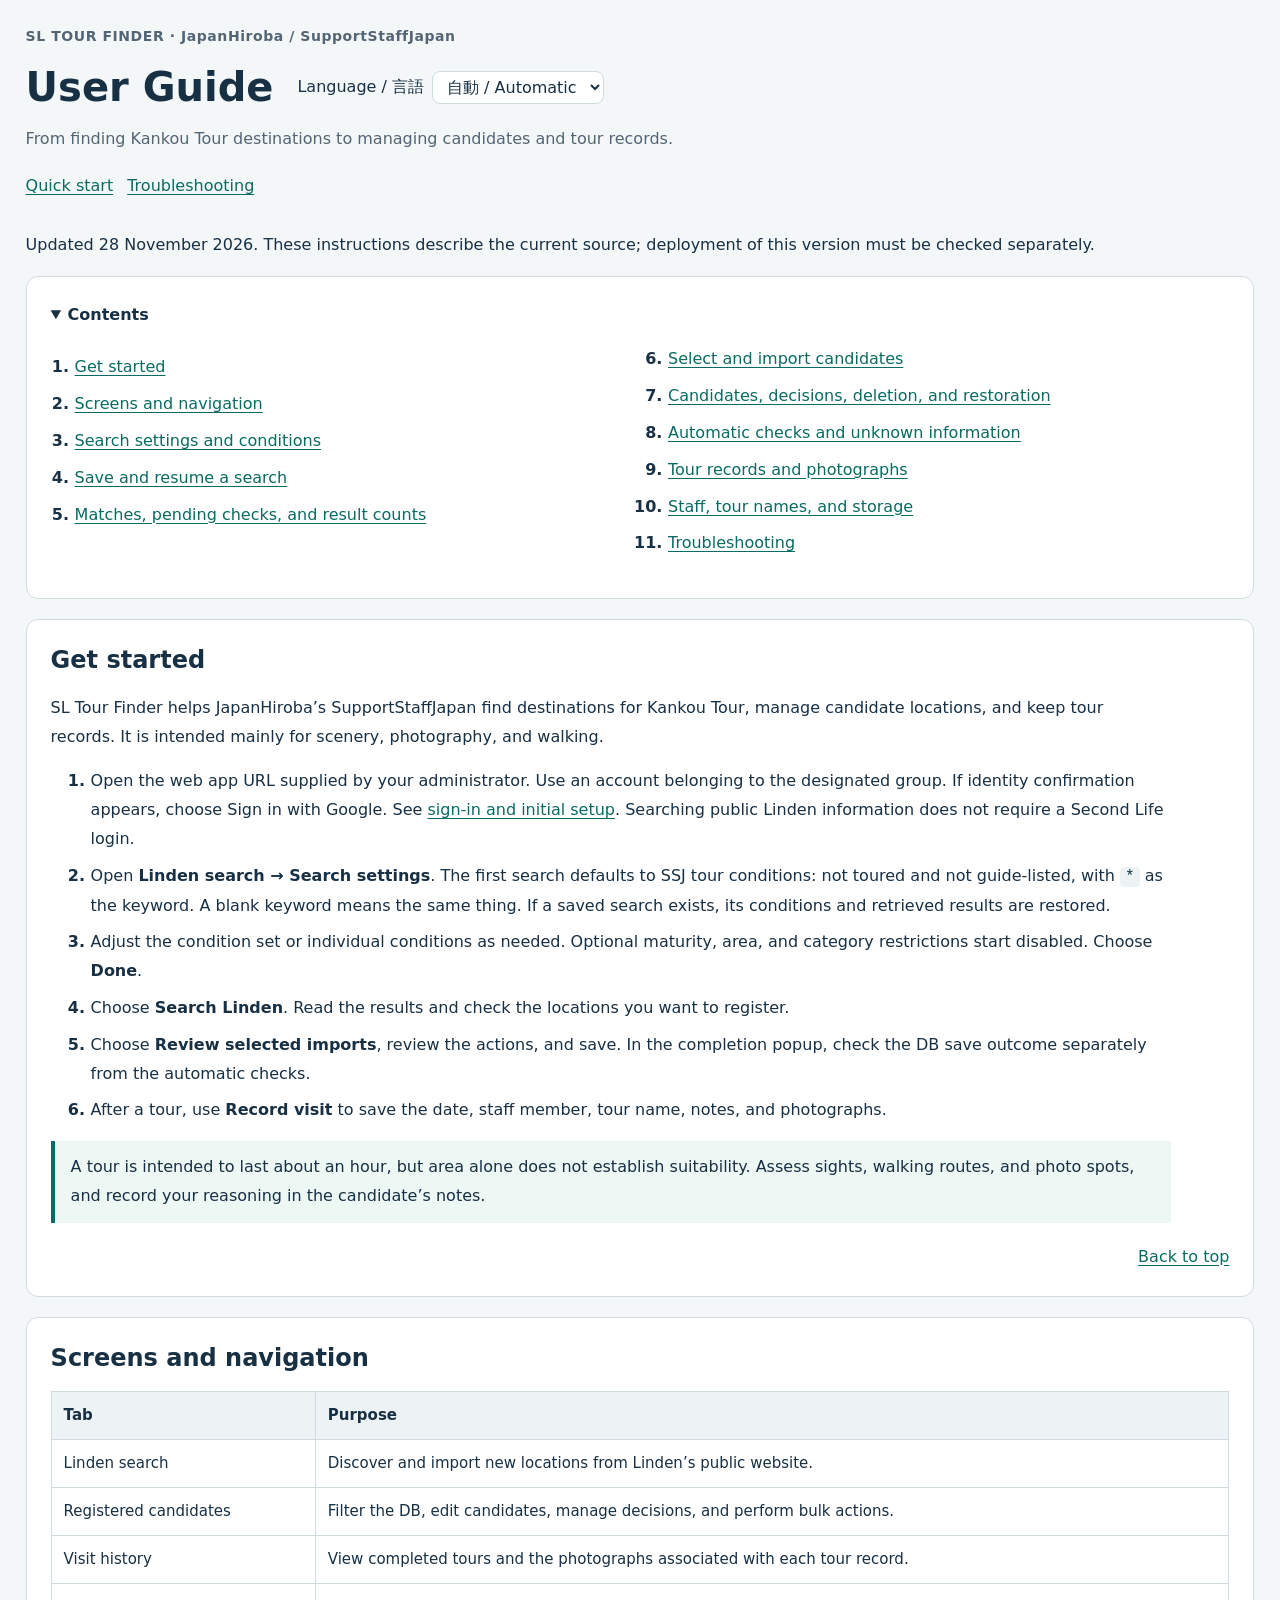
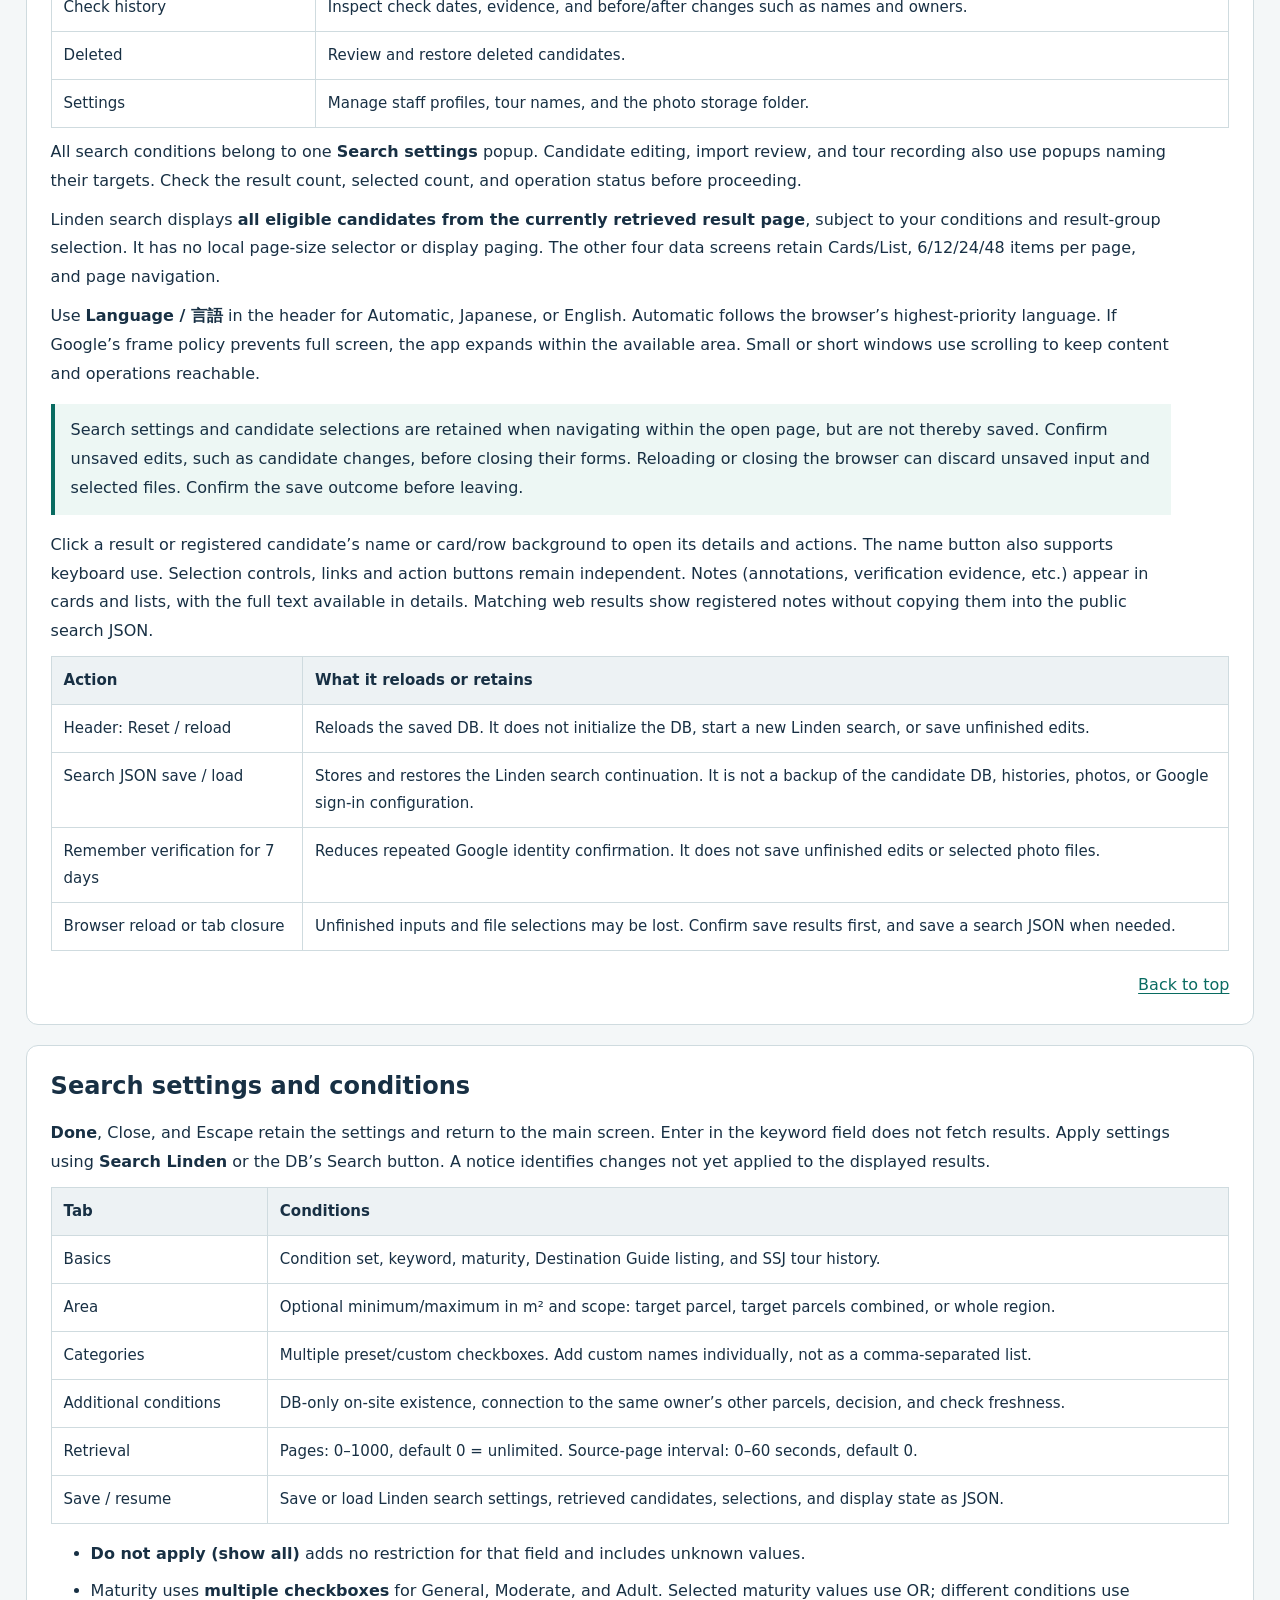
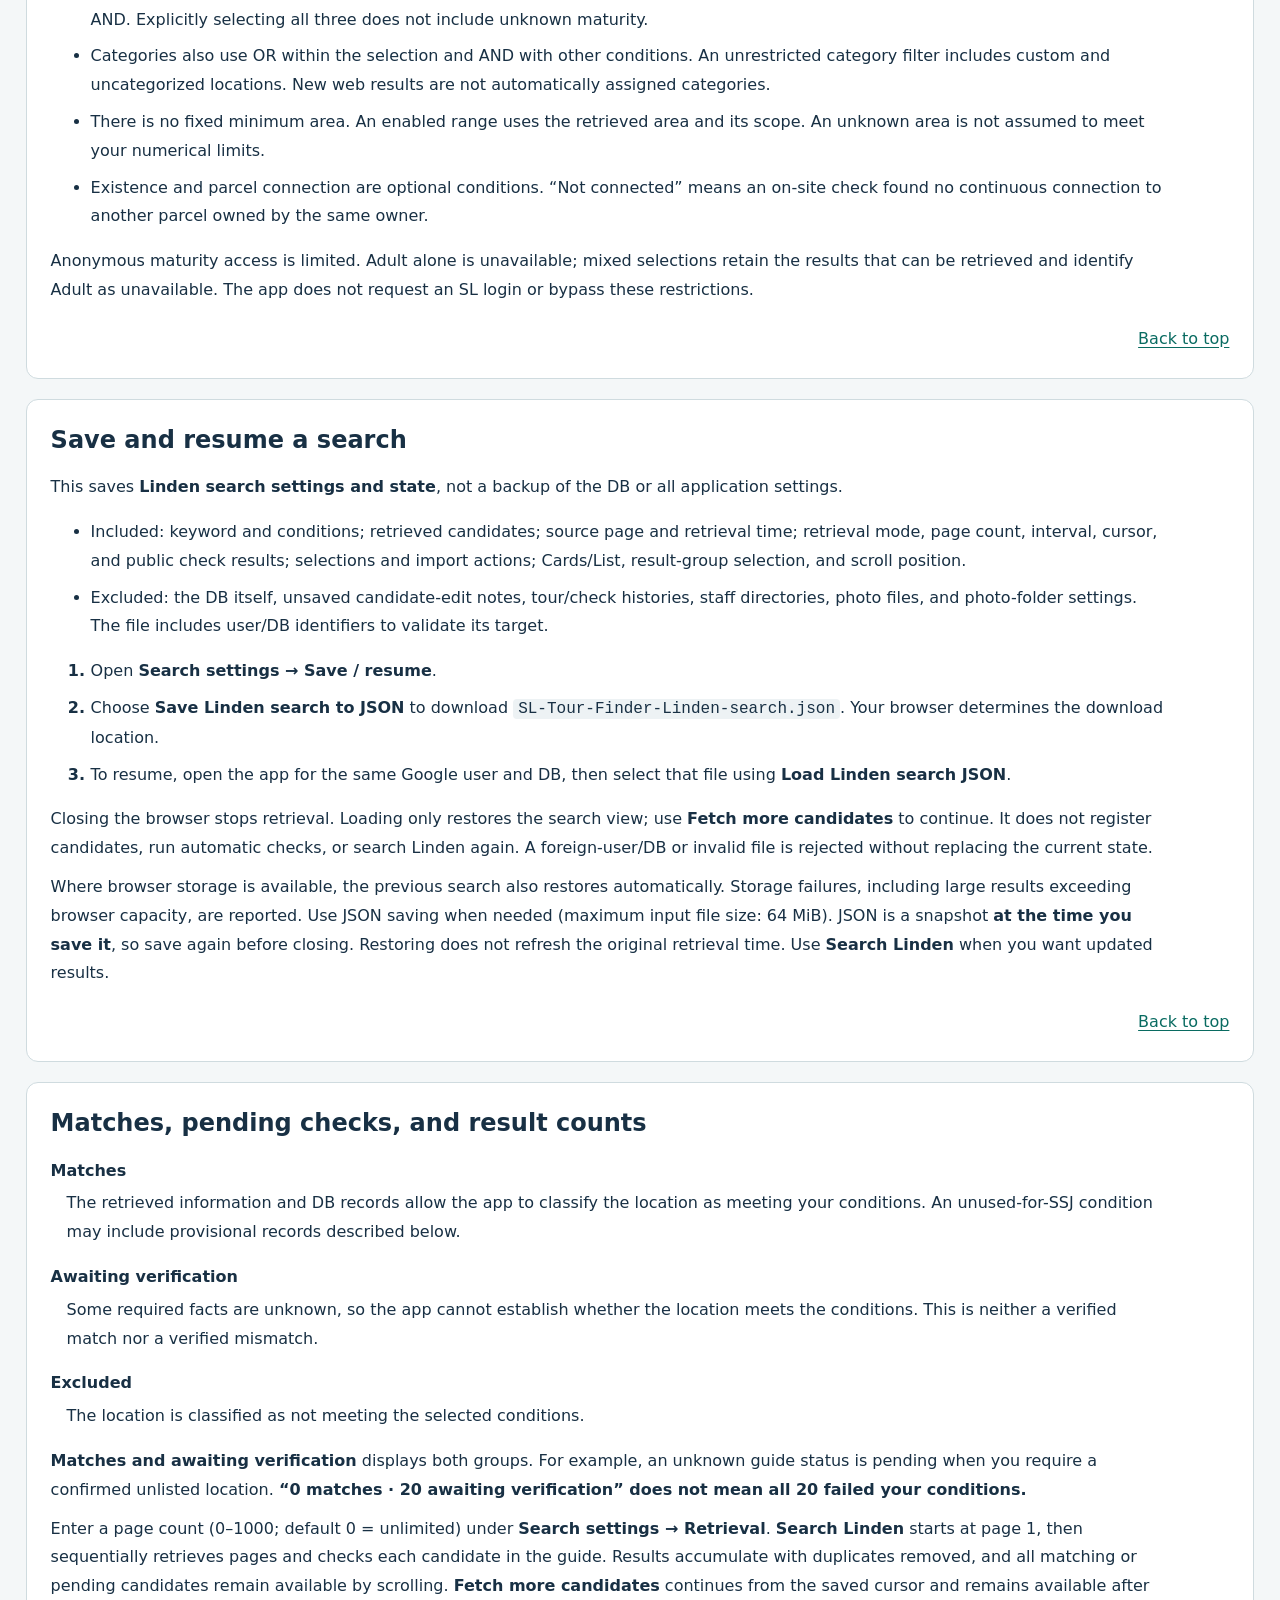
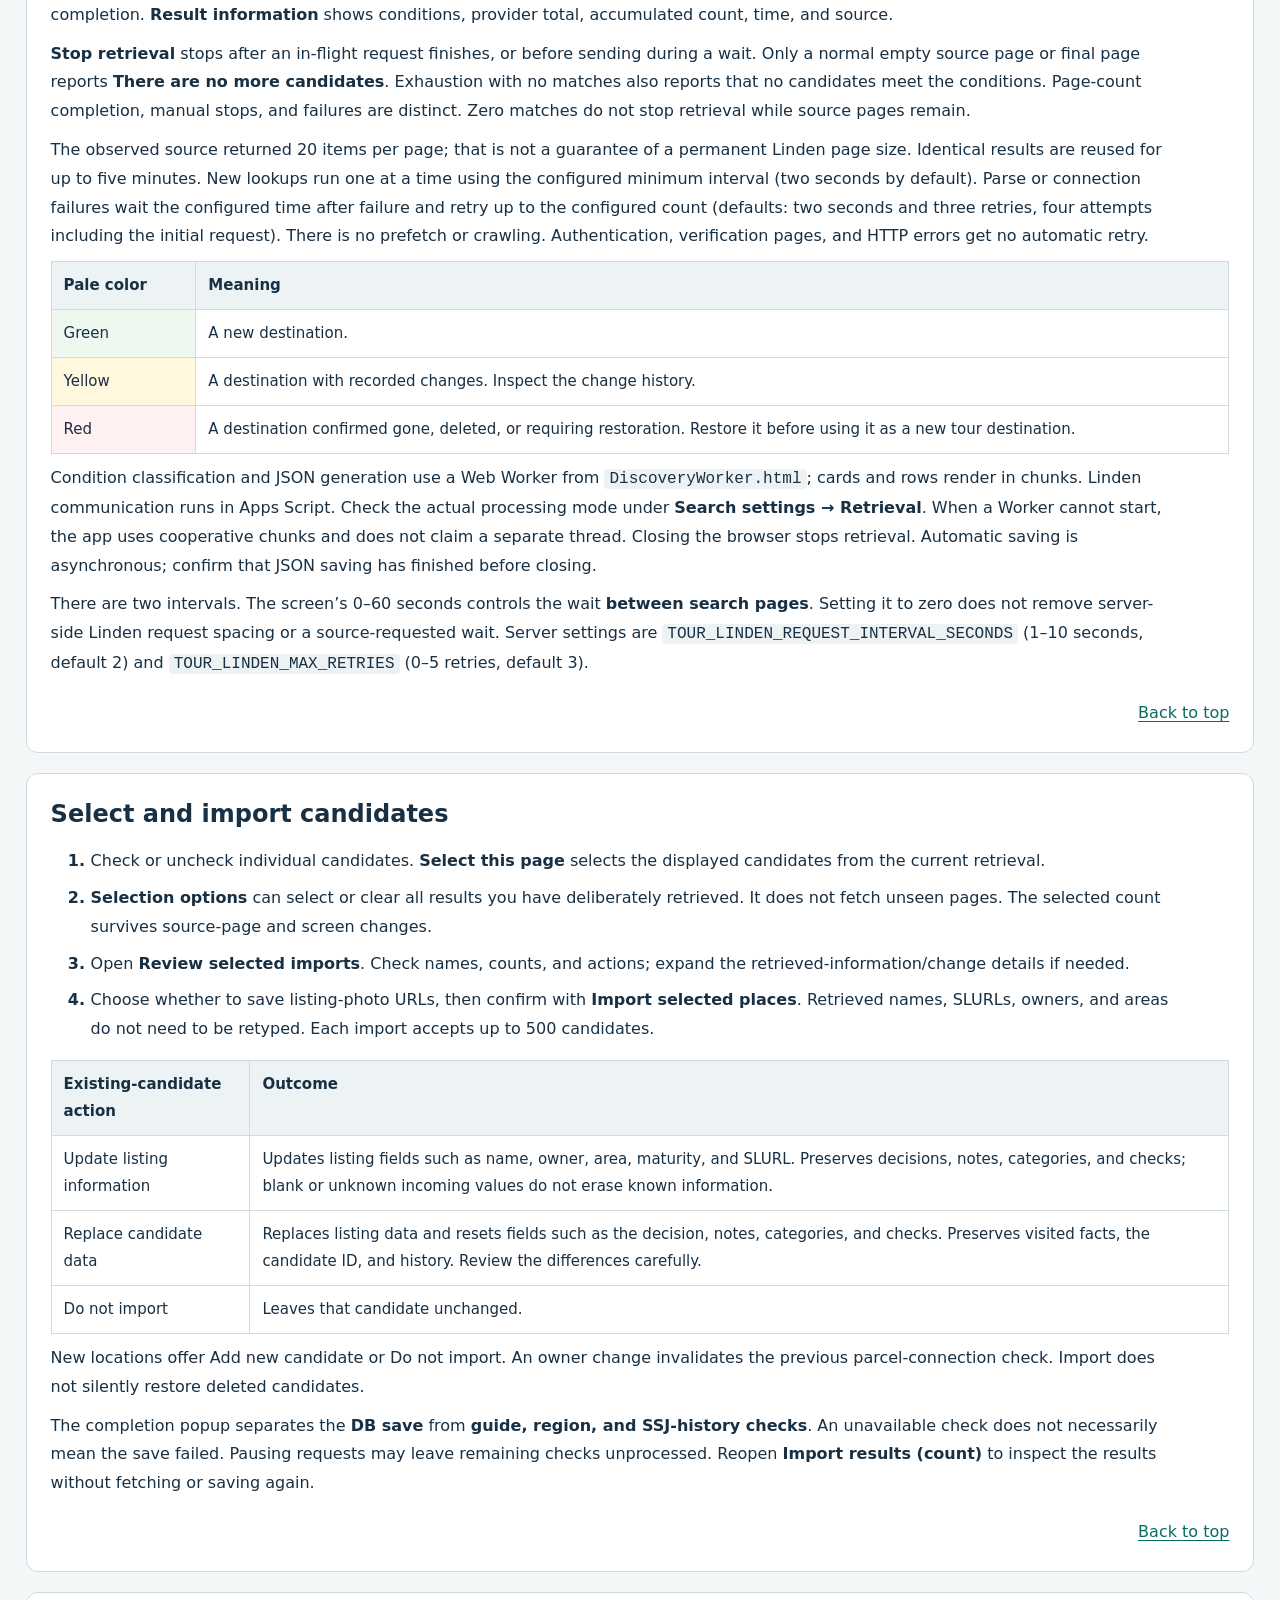
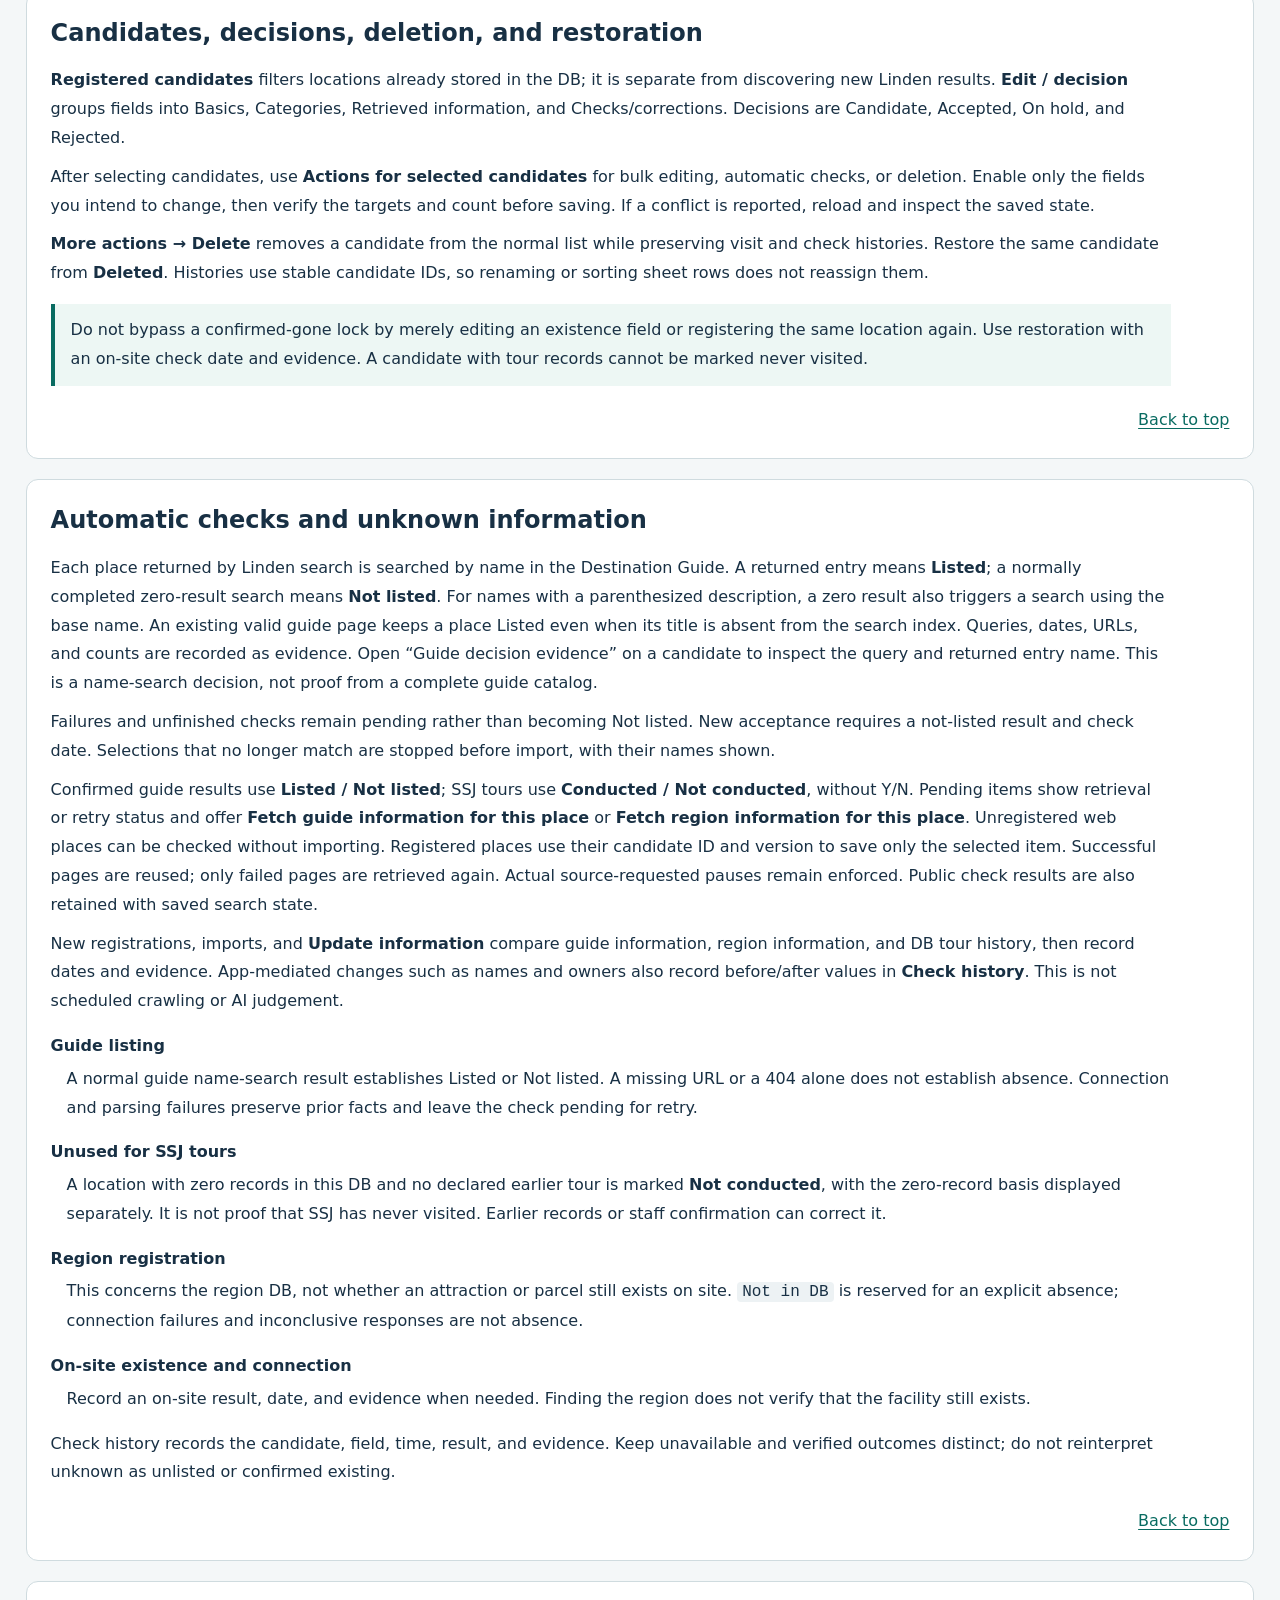
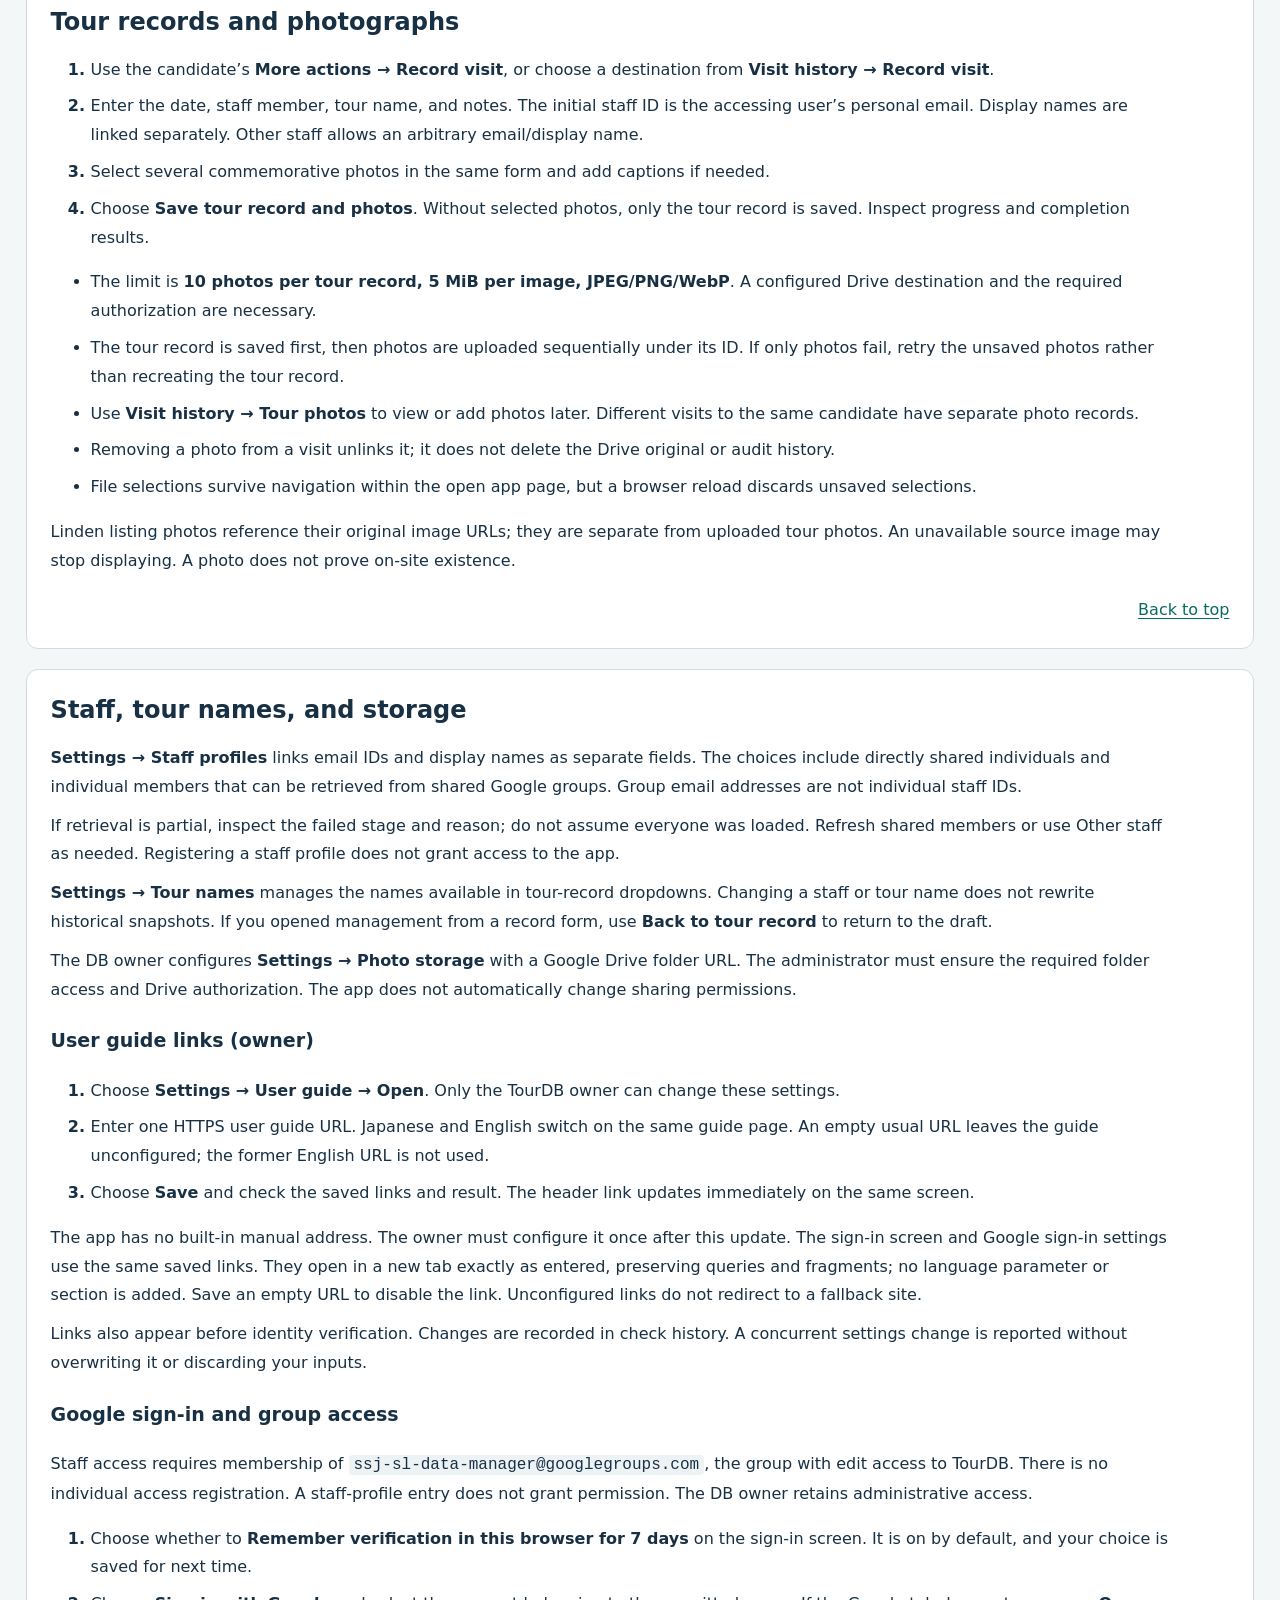
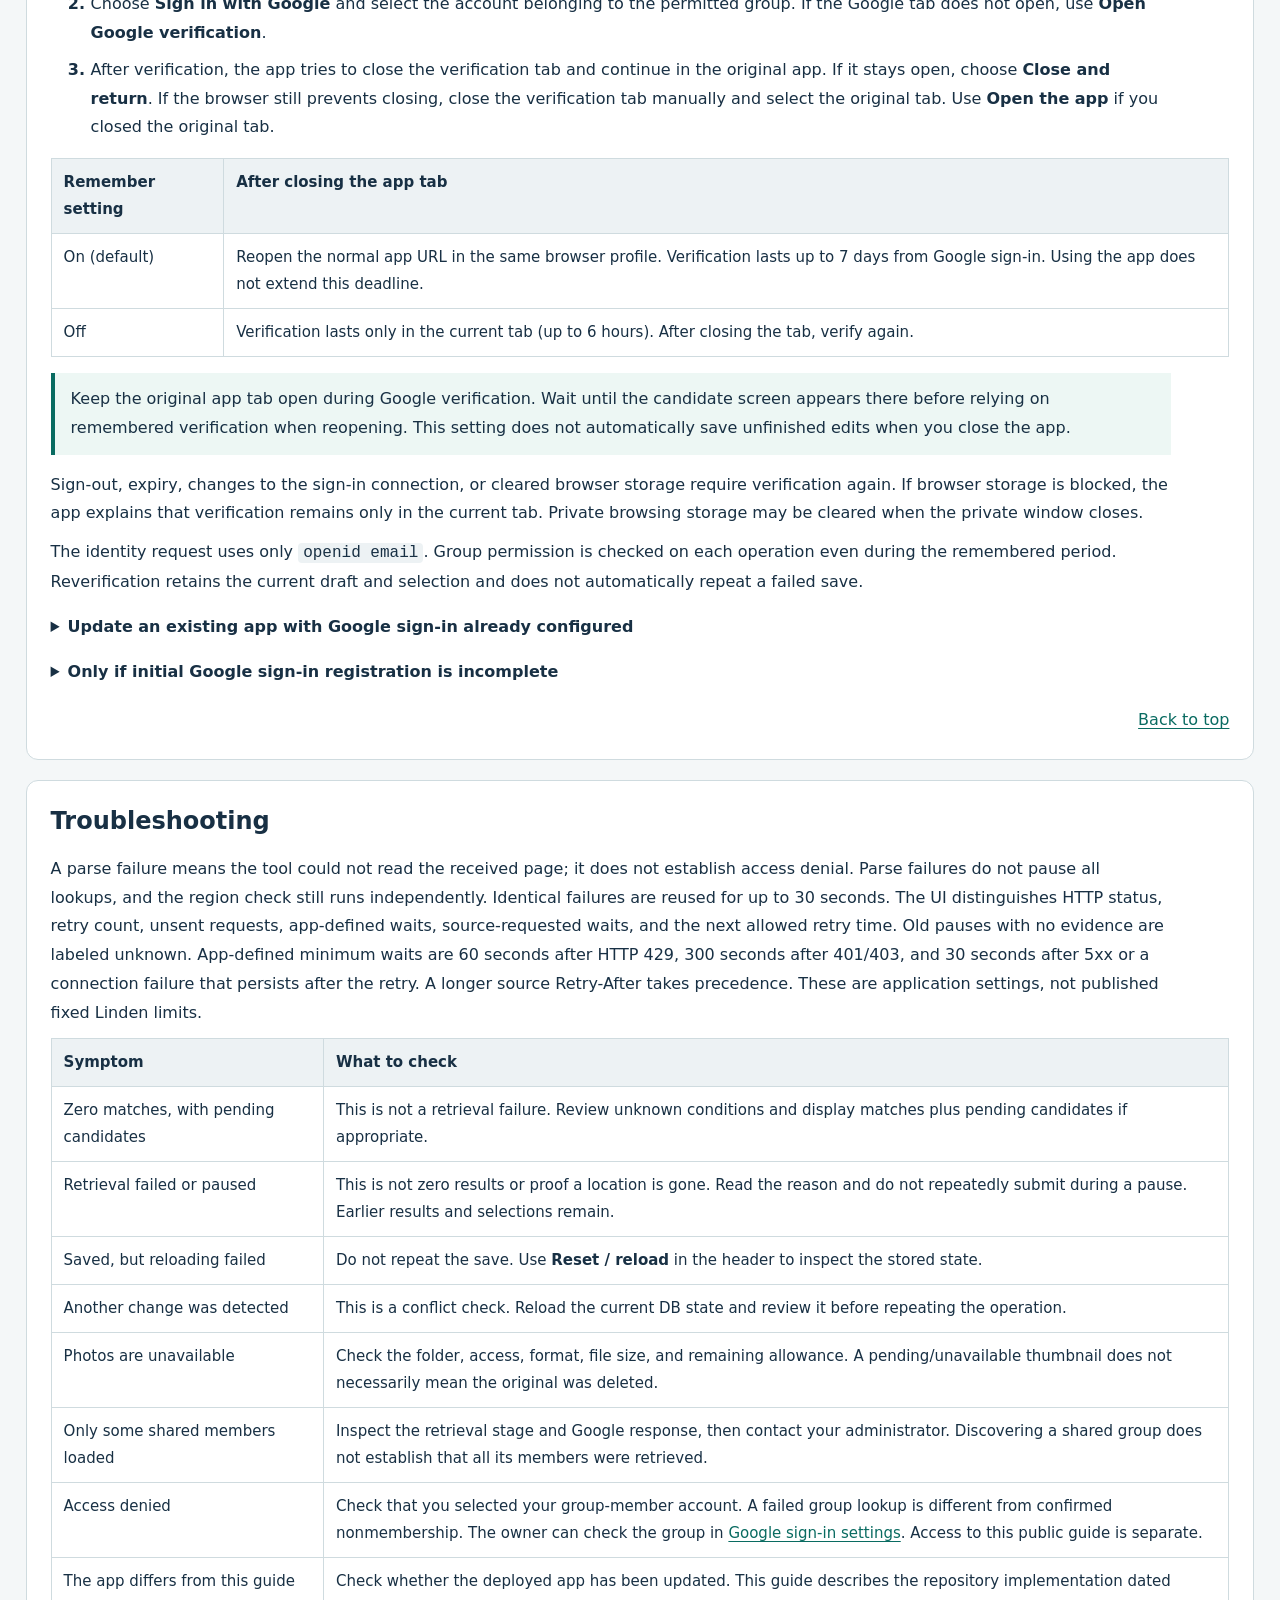
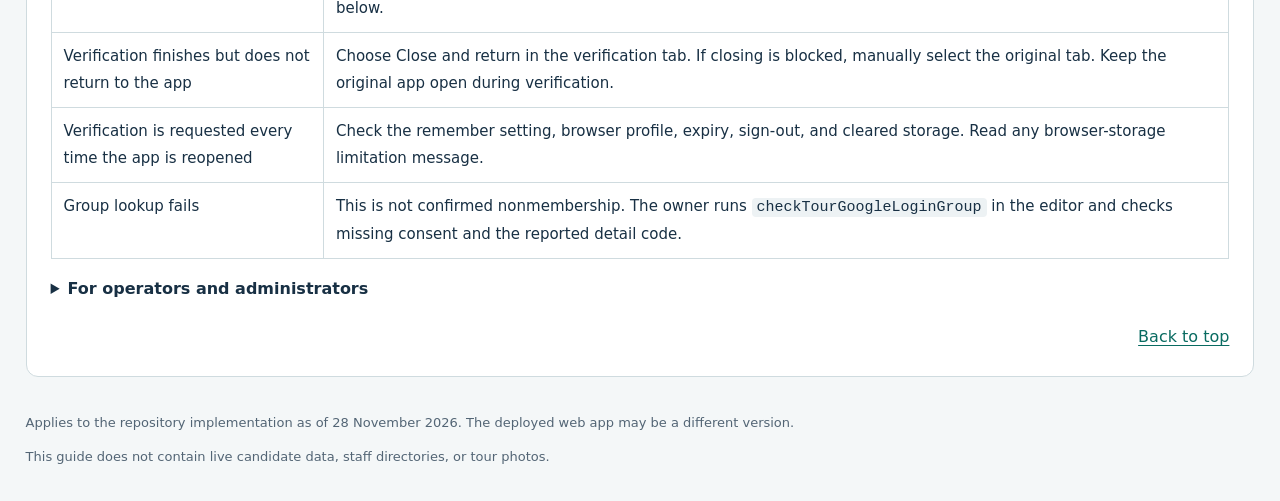
==== docs/index.html @ 1b253d93 "Document one manual URL without an English fallback" ====
<!doctype html>
<html lang="ja">
<head>
<meta charset="utf-8">
<meta name="viewport" content="width=device-width,initial-scale=1">
<meta name="description" content="SL Tour Finderの取扱説明書 / SL Tour Finder user guide. 日本語・Englishを同じページで切り替えられます。">
<title>SL Tour Finder — 取扱説明書 / User Guide</title>
<link rel="stylesheet" href="manual.css?v=c1d930876c6a">
<script src="manual.js?v=21057b363cda" defer></script>
</head>
<body id="top">
<div class="guide-toolbar"><label for="guide-language">Language / 言語</label><select id="guide-language"><option value="auto">自動 / Automatic</option><option value="ja">日本語</option><option value="en">English</option></select></div>
<div id="guide-body" lang="ja"><a class="skip" href="#content">本文へ移動</a><header><div class="brand">SL TOUR FINDER · JapanHiroba / SupportStaffJapan</div><div class="guide-heading"><h1>取扱説明書</h1></div><p class="subtitle">「Kankou Tour」の行き先検索から、候補選定・ツアーの実施記録まで。</p><nav aria-label="説明書の案内"><a href="#start">最初の操作</a><a href="#trouble">困ったとき</a></nav></header>
<main id="content"><p class="muted">更新日：2026年11月28日。現行ソースの操作説明です。公開中のアプリへ反映済みかは別途確認してください。</p><details class="toc" open><summary>目次</summary><ol><li><a href="#start">まず使ってみる</a></li><li><a href="#navigation">画面と基本操作</a></li><li><a href="#search">検索設定と条件の組み合わせ</a></li><li><a href="#resume">検索の続きを保存・再開</a></li><li><a href="#results">一致・確認待ち・取得件数の読み方</a></li><li><a href="#import">候補を選んで取り込む</a></li><li><a href="#candidates">登録済み候補・採否・削除と復元</a></li><li><a href="#checks">自動確認と「未確認」の扱い</a></li><li><a href="#tours">ツアー実施記録と記念写真</a></li><li><a href="#settings">担当者・ツアー名・保存先</a></li><li><a href="#trouble">困ったとき</a></li></ol></details><section id="start" aria-labelledby="h-start"><h2 id="h-start">まず使ってみる</h2><p>SL Tour Finderは、JapanHirobaのSupportStaffJapanが行う「Kankou Tour」の行き先を探し、候補の選定と実施記録を管理するWebアプリです。主な用途は景観・撮影・散策です。</p><ol><li>運用担当者から案内されたWebアプリURLを開きます。利用には指定グループへの所属が必要です。本人確認画面が出た場合は「Googleでログイン」で所属アカウントを選びます。<a href="#google-login">ログインと初回設定</a>を参照してください。Lindenの公開情報を探すためにSecond Lifeへログインする必要はありません。</li><li>「Linden検索」→「検索設定」を開きます。初回はSSJツアー向け（未実施・公式未掲載）、検索語は <code>*</code> です。空欄も同じ扱いです。保存した検索がある場合は、前回の条件と取得結果を復元します。</li><li>必要なら条件セットや個別条件を変更します。成熟カテゴリ・面積・カテゴリー等の追加条件は未適用から始まります。「完了」で戻ります。</li><li>「Lindenで検索」を押します。候補を読み、登録したい場所にチェックします。</li><li>「選択した候補の取り込みを確認」で処理方法を確認して保存します。完了後の「取り込み結果」で、DB保存と照合結果を別々に確認します。</li><li>ツアーを行ったら「実施を記録」で日付・担当者・ツアー名・メモ・記念写真を保存します。</li></ol><aside>ツアーの目安は約1時間ですが、面積だけで適性を確定しません。見どころ・散策ルート・撮影スポットを見て判断し、候補のメモに残してください。</aside><a class="back" href="#top">先頭へ戻る</a></section>
<section id="navigation" aria-labelledby="h-navigation"><h2 id="h-navigation">画面と基本操作</h2><div class="table-wrap"><table><thead><tr><th>タブ</th><th>用途</th></tr></thead><tbody><tr><td>Linden検索</td><td>Lindenの公開Webから新しい候補を探して取り込む。</td></tr><tr><td>登録済み候補</td><td>DB内の候補を絞り込み、編集・採否変更・一括操作を行う。</td></tr><tr><td>実施履歴</td><td>ツアーの実施記録と、その回に関連付けた記念写真を見る。</td></tr><tr><td>確認履歴</td><td>確認日時・根拠・名称や所有者等の変更前後を確認する。</td></tr><tr><td>削除済み</td><td>削除した候補を確認して復元する。</td></tr><tr><td>設定</td><td>担当者・ツアー名・記念写真の保存先を管理する。所有者は取説URLとGoogleログインも設定する。</td></tr></tbody></table></div><p>検索条件は1つの「検索設定」ポップアップで編集します。候補編集、取り込み確認、実施記録等も対象名が表示されたポップアップで行います。メイン画面の件数・選択数・状態表示を確認してから操作してください。</p><p>Linden検索は、今回の取得分のうち条件と表示グループに該当する候補を<strong>全件表示</strong>します。表示件数指定や表示用のページ送りはありません。ほかの4つのデータ画面では、カード／一覧、6・12・24・48件表示、ページ送りを利用できます。</p><p>上部の「Language / 言語」は自動／日本語／Englishを切り替えます。自動はブラウザーの最優先言語に従います。「全画面」がGoogleのフレーム制限で使えない場合は、表示可能な領域内で拡張します。狭い・低い画面では全体スクロールで操作と全文に到達できます。</p><aside>検索設定の指定や候補の選択は画面内の移動でも保持しますが、保存したことにはなりません。候補編集などの未保存入力は、閉じる前に保存結果を確認してください。ブラウザー自体の再読み込み・終了では未保存入力や選択ファイルを失うことがあります。保存結果を確認してから閉じてください。</aside><p>検索結果・登録済み候補のカードや一覧行の名前・余白をクリックすると、対象の「詳細・操作」が開きます。名前はキーボードでも操作できます。チェック、リンク、操作ボタンは独立して動きます。「メモ(注記・確認根拠など)」はカードと一覧に表示し、詳細では全文を読めます。登録済み候補と同じWeb結果にもメモを表示しますが、公開検索JSONには保存しません。</p><div class="table-wrap"><table><thead><tr><th>操作</th><th>読み直す・保持する内容</th></tr></thead><tbody><tr><td>上部の「リセット読み込み」</td><td>保存済みDBを読み直します。DB初期化やLindenの再検索ではありません。未保存の編集をDBへ保存する操作でもありません。</td></tr><tr><td>検索JSONの保存・読み込み</td><td>Linden検索の続きだけを保存・復元します。候補DB・履歴・写真・Googleログイン設定のバックアップではありません。</td></tr><tr><td>本人確認の7日間保持</td><td>Googleでの再確認を省く設定です。未保存の編集や選択写真を保存する機能ではありません。</td></tr><tr><td>ブラウザーの再読み込み・タブ終了</td><td>未保存入力・選択ファイルは失われる場合があります。保存結果を確認し、Linden検索の続きは必要に応じてJSONにも保存してください。</td></tr></tbody></table></div><a class="back" href="#top">先頭へ戻る</a></section>
<section id="search" aria-labelledby="h-search"><h2 id="h-search">検索設定と条件の組み合わせ</h2><p>「完了」・閉じる・Escapeは指定を保持して戻るだけです。検索語のEnterでも取得しません。メイン画面の<strong>「Lindenで検索」</strong>またはDBの検索ボタンで条件を反映します。未反映の変更がある場合は、その旨を表示します。</p><div class="table-wrap"><table><thead><tr><th>タブ</th><th>設定する内容</th></tr></thead><tbody><tr><td>基本</td><td>条件セット、検索語、成熟カテゴリ、行き先ガイド掲載、SSJ実施状況。</td></tr><tr><td>面積</td><td>範囲指定、下限・上限の㎡、対象パーセル／対象パーセル合計／リージョン全体。</td></tr><tr><td>カテゴリー</td><td>プリセットと独自カテゴリーの複数チェック。独自名は1件ずつ追加し、カンマ区切りにしない。</td></tr><tr><td>追加条件</td><td>登録済みDBの現地存続、同所有者区画との接続、採否、確認日の新しさ。</td></tr><tr><td>取得</td><td>ページ数（0〜1000、既定0＝無制限）。検索ページの取得間隔は初期値0秒、0〜60秒で変更。</td></tr><tr><td>保存・再開</td><td>Linden検索の設定・取得済み候補・選択・表示状態をJSONで保存・読み込み。</td></tr></tbody></table></div><ul><li>追加条件の「適用しない（全て出る）」は、その項目では制限しないという意味です。未確認も含みます。</li><li>成熟カテゴリはGeneral／Moderate／Adultの<strong>複数チェック</strong>です。選択同士はOR、ほかの条件とはANDです。3つを明示指定した場合は成熟カテゴリ未確認の場所を含みません。</li><li>カテゴリーも複数選択内はOR、ほかの条件とはANDです。未適用なら独自カテゴリー・未分類も含みます。新しいWeb候補のカテゴリーは自動推定しません。</li><li>面積に固定の最低値はありません。範囲を指定した場合は取得した面積と対象範囲を使います。面積未確認は指定値に合うと見なしません。</li><li>現地存続・区画接続は既定の必須条件ではありません。「接続なし」は同じ所有者の別区画と地続きではないという確認です。</li></ul><p>公開取得できる成熟カテゴリには制限があります。Adultだけの指定は取得不可、ほかとの併用では取得できる結果を残してAdult取得不能を案内します。SLアカウントのログインや制限回避は行いません。</p><a class="back" href="#top">先頭へ戻る</a></section>
<section id="resume" aria-labelledby="h-resume"><h2 id="h-resume">検索の続きを保存・再開</h2><p>対象は<strong>Linden検索の設定・状態</strong>です。登録済みDB本体やアプリ全設定のバックアップではありません。</p><ul><li>含めるもの：検索語・条件、取得済み候補、取得元ページ・取得日時、取得方法・ページ数・取得間隔・続きの位置、公開照会結果、候補の選択と取り込み方法、カード／一覧・表示グループ・スクロール位置。</li><li>含めないもの：DB本体、候補編集の未保存メモ、実施履歴・確認履歴、担当者名簿、写真本体、写真保存先設定。ファイルには対象を識別する利用者・DBの識別情報が含まれます。</li></ul><ol><li>「検索設定 → 保存・再開」を開きます。</li><li>「Linden検索の続きをJSON保存」で <code>SL-Tour-Finder-Linden-search.json</code> をダウンロードします。保存先はブラウザーの設定に従います。</li><li>再開する時は同じGoogle利用者・DBのアプリを開き、「Linden検索のJSONを読み込む」でそのファイルを選びます。</li></ol><p>ブラウザーを閉じると処理は停止します。読み込みは検索の続きを表示するだけです。「追加取得」で取得を続けます。候補のDB登録・自動照合・Lindenへの再検索は行いません。別の利用者・別DB・形式不正のファイルは拒否し、現在の状態を保持します。</p><p>同じブラウザーで保存機能が使える場合は、前回の検索を自動復元します。保存できない場合や大量取得でブラウザーの容量を超えた場合は画面で通知します。JSON保存を利用してください（読込上限64 MiB）。JSONは<strong>保存操作をした時点</strong>の記録なので、閉じる前に保存し直してください。保存済み結果の取得日時は更新されません。古い結果を更新する時は「Lindenで検索」を押します。</p><a class="back" href="#top">先頭へ戻る</a></section><section id="results" aria-labelledby="h-results"><h2 id="h-results">一致・確認待ち・取得件数の読み方</h2><dl><dt>一致</dt><dd>取得情報とDB記録から、指定した条件に合うと判定した候補です。SSJ未実施には後述の仮登録が含まれる場合があります。</dd><dt>確認待ち</dt><dd>未確認の項目があり、条件に合うか確定できない候補です。条件一致済みでも、条件不一致でもありません。</dd><dt>不一致</dt><dd>指定した条件に合わないと判定した候補です。</dd></dl><p>「一致と確認待ち」は両方を表示する設定です。例えば公式未掲載を指定した時、掲載有無が未確認なら確認待ちです。<strong>「一致0件・確認待ち20件」は、20件が不一致という意味ではありません。</strong></p><p>「検索設定 → 取得」で、ページ数を指定します（0〜1000、既定0＝無制限）。「Lindenで検索」で1ページ目から開始し、ページ取得と候補ごとのガイド検索を順番に行います。候補は重複を除いて累積し、スクロールして全件読めます。「追加取得」は続きから取得し、完了後も押せます。「取得情報」で条件・掲載総数・累計件数・日時・参照元を確認します。</p><p>「取得を停止」で途中停止できます。通常の空ページまたは最終ページに達した時だけ<strong>「もうこれ以上の候補はありません」</strong>と表示します。全取得後に一致0件なら条件一致する候補がないことも案内します。指定ページ数での停止、途中停止、失敗は別表示です。条件一致0件でも取得元に続きがあれば継続します。</p><p>確認できた取得元は1ページ20件でした。検索ページの取得間隔は「検索設定 → 取得」で0〜60秒、初期値0秒です。掲載判定は5件ずつまとめて送り、候補ごとのブラウザー側の待機を入れません。判定中も閲覧・表示切替・選択・取り込み確認・候補の編集保存を続けられます。保存・手動照会を優先します。進捗は専用欄へ表示し、操作結果の通知を上書きしません。サーバー側の待機指定・運用間隔が長ければそちらを優先します。同じ照会は5分再利用し、並列取得しません。サーバー内部の解析・通信失敗の再試行は運用設定（未設定時2秒・再試行3回）に従います。認証要求・確認用画面・拒否・回数制限では停止します。</p><div class="table-wrap"><table><thead><tr><th>淡い色</th><th>意味</th></tr></thead><tbody><tr><td class="new">緑</td><td>新規の行き先。</td></tr><tr><td class="changed">黄</td><td>記録後に変更があった行き先。変更履歴を確認する。</td></tr><tr><td class="gone">赤</td><td>消滅確認済み・削除済み等、復元が必要な行き先。復元まで新たな行き先に使えない。</td></tr></tbody></table></div><p>検索の条件判定とJSON生成は <code>DiscoveryWorker.html</code> のWeb Workerで処理し、カード・行は小分けに描画します。Lindenへの通信はApps Script側です。「検索設定 → 取得」で実際の処理方式を確認してください。Workerを使えない場合は画面と協調する分割処理へ切り替え、別スレッドで動いたとは表示しません。ブラウザーを閉じると取得は停止します。自動保存は非同期なので、閉じる前にJSON保存の完了を確認してください。</p><p>取得間隔には2種類あります。画面の0〜60秒は<strong>検索ページ間</strong>の待機です。0秒でも、サーバー側のLinden照会間隔や取得先の待機指定は省略しません。サーバー側は <code>TOUR_LINDEN_REQUEST_INTERVAL_SECONDS</code>（1〜10秒、既定2）と <code>TOUR_LINDEN_MAX_RETRIES</code>（0〜5回、既定3）で設定します。</p><a class="back" href="#top">先頭へ戻る</a></section>
<section id="import" aria-labelledby="h-import"><h2 id="h-import">候補を選んで取り込む</h2><ol><li>個別のチェックで候補をON/OFFします。「このページを全選択」は、現在表示している取得分が対象です。</li><li>「選択の操作」で手動取得済みの結果全体を選択・解除できます。未取得ページを取得する操作ではありません。選択数は別の取得元や画面へ移動しても保持します。</li><li>「選択した候補の取り込みを確認」を開きます。対象名・件数・処理方法を確認し、必要なら「取得情報・変更内容を見る」を開きます。</li><li>掲載写真のURLを保存するか選び、「選択した候補を取り込む」で確定します。取得済みの名称・SLURL・所有者・面積等を再入力する必要はありません。一括取り込みは1回500件までです。</li></ol><div class="table-wrap"><table><thead><tr><th>登録済み候補の処理</th><th>結果</th></tr></thead><tbody><tr><td>掲載情報を更新</td><td>名称・所有者・面積・成熟カテゴリ・SLURL等を更新。既存の採否・メモ・カテゴリー・確認結果を保持し、空欄や未確認で既知の情報を消さない。</td></tr><tr><td>候補データを置き換え</td><td>取得情報へ置き換え、採否・メモ・カテゴリー・確認項目等を初期状態へ戻す。訪問済みの事実、候補ID、履歴は保持する。差分をよく確認する。</td></tr><tr><td>取り込まない</td><td>その候補を変更しない。</td></tr></tbody></table></div><p>新規候補は新規登録／取り込まないを選べます。所有者変更時は、以前の所有者に対する接続確認を未確認へ戻します。削除済み候補は取り込みで自動復元しません。</p><p>完了後の「取り込み結果」は、<strong>DB保存</strong>と<strong>公式掲載・リージョン・SSJ実施状況の照合</strong>を分けて表示します。「照合不能」は必ずしも保存失敗ではありません。休止中は残りの確認が未処理になる場合があります。閉じた後も「取り込み結果（件数）」で再表示できます。結果を見るだけで再照会・再保存はしません。</p><a class="back" href="#top">先頭へ戻る</a></section>
<section id="candidates" aria-labelledby="h-candidates"><h2 id="h-candidates">登録済み候補・採否・削除と復元</h2><p>「登録済み候補」の検索は、保存済みDB内の絞り込みです。新しいLinden候補の取得とは別です。「編集・採否」で基本・カテゴリー・取得情報・確認訂正のタブを切り替えます。採否は候補／採用／保留／見送りです。</p><p>複数の候補を選んだ場合は「選択した候補の操作」から一括編集・自動情報更新・削除を行います。一括編集では変更する項目を明示的にチェックし、対象名と件数を確認して保存します。更新の競合が出た場合は、保存済み状態を再取得して確認してください。</p><p>「その他の操作 → 削除」は通常の候補一覧から外す操作です。実施履歴・確認履歴は残ります。「削除済み」から同じ候補を復元できます。候補IDで関連付けるため、名前の変更やシートの並べ替えで履歴の対応を変えません。</p><aside>消滅確認済みの候補は、単に存続欄を書き換えたり、同じ場所を新規登録し直したりして再利用しないでください。「復元」で現地確認日と根拠を記録してから使います。実施履歴のある候補を未実施には変更できません。</aside><a class="back" href="#top">先頭へ戻る</a></section>
<section id="checks" aria-labelledby="h-checks"><h2 id="h-checks">自動確認と「未確認」の扱い</h2><p>場所検索で得た候補を行き先ガイドで名称検索します。検索結果ありは<strong>掲載あり</strong>、正常終了した検索が0件なら<strong>掲載なし</strong>です。名称に括弧付き説明がある場合は、全文0件のあと基礎名でも検索します。登録済みガイドURLがある場合は、0件でも掲載ページが存在すれば掲載ありを保持します。検索語・日時・URL・件数を根拠として記録します。候補の「掲載判定の根拠」で検索語と返った掲載名を確認できます。これは名称検索の結果であり、ガイド全件を網羅した証明ではありません。</p><p>取得失敗・未処理は掲載なしにせず再試行待ちです。掲載なしと確認日がない候補は採用に変更できません。条件不一致へ変わった選択は、取り込み確認時・送信前に対象名を示して停止します。</p><p>公式掲載の確定結果は「掲載あり／掲載なし」、SSJツアーは「実施済／未実施」です。Y/Nを使いません。未処理の項目は「取得待ち／再試行待ち」とし、「この行き先の掲載情報を取得」「この行き先のリージョン情報を取得」で該当項目だけ取得します。未登録候補は取り込まずに取得でき、登録済みは該当候補ID・版を照合して選んだ項目だけ保存します。成功済みの照会は再利用し、失敗したページだけ再取得します。実際の拒否後の待機は解除しません。公開照会結果は検索状態の保存・再開にも含みます。</p><p>新規登録・取り込み後や「情報更新」では、行き先ガイド・リージョン情報・DBの実施履歴を照合して日時・根拠を保存します。名称・所有者等のアプリ経由の変更前後も「確認履歴」へ記録します。定期巡回やAIによる判定ではありません。</p><dl><dt>公式掲載</dt><dd>行き先ガイドの名称検索結果から掲載あり／掲載なしを記録します。公式URLなし・404だけでは掲載なしにしません。通信・解析失敗でも以前の確認結果を保持し、該当項目を再試行待ちにします。</dd><dt>SSJ未実施</dt><dd>SSJツアーは「実施済／未実施」で表示します。このDBの実施記録0件で過去実施の申告がない候補は「未実施」とし、記録0件という判定根拠を別表示します。過去に一度も行っていないという確認済みの意味ではありません。過去記録やスタッフ確認から訂正できます。</dd><dt>リージョン登録</dt><dd>リージョンの登録情報であり、施設・パーセルの現地存続とは別です。<code>Not in DB</code> は明確な該当なしだけを表し、通信失敗や判定不能には使いません。</dd><dt>現地存続・接続</dt><dd>必要な場合は現地の確認結果・日付・根拠を登録します。リージョンが見つかっただけで施設が存在するとは判断しません。</dd></dl><p>確認履歴では候補名・項目・日時・確認結果・根拠を確認します。取得不能と確認済みを区別し、未確認を未掲載・存在確認済みに読み替えないでください。</p><a class="back" href="#top">先頭へ戻る</a></section>
<section id="tours" aria-labelledby="h-tours"><h2 id="h-tours">ツアー実施記録と記念写真</h2><ol><li>候補の「その他の操作 → 実施を記録」、または「実施履歴 → 実施を記録」から対象を選びます。</li><li>実施日・担当者・ツアー名・メモを入力します。担当者はアクセス中の個人メールIDが初期値です。表示名は別に関連付けます。「その他」では任意のメールID・表示名を記録できます。</li><li>同じ画面で記念写真を複数選び、必要なら説明を付けます。</li><li>「実施記録と写真を保存」で保存します。写真を選ばない場合は実施記録だけを保存します。進捗と保存結果を確認します。</li></ol><ul><li>写真は<strong>1つの実施記録につき最大10枚、1枚5MiB以下、JPEG／PNG／WebP</strong>です。Driveの保存先と追加承認が必要です。</li><li>実施記録を先に保存し、そのIDに結び付けて写真を順番に保存します。写真だけが失敗した場合、保存済みの実施記録を作り直さず、未保存分を再試行します。</li><li>保存後も「実施履歴 → 記念写真」から追加・確認できます。同じ候補でも、別の実施回は別の写真記録です。</li><li>「この実施履歴から外す」は写真の関連付けだけを外し、Drive原本と履歴を削除しません。</li><li>選択したファイルは同じページ内では保持しますが、ブラウザーを再読み込みすると未保存の選択を失います。</li></ul><p>Lindenの掲載写真は元の画像URLを参照する方式で、記念写真のアップロードとは別です。元のURLが使えなくなると表示できません。写真があることは現地存続の証明ではありません。</p><a class="back" href="#top">先頭へ戻る</a></section>
<section id="settings" aria-labelledby="h-settings"><h2 id="h-settings">担当者・ツアー名・保存先</h2><p>「設定 → 担当者」では、メールアドレスIDと表示名を別々に関連付けます。共有先の個人と、共有先Googleグループから取得できた個人を選択肢に表示します。グループアドレスそのものを個人担当者にはしません。</p><p>一覧が一部しか取得できない場合は、失敗した処理と理由を確認してください。全員取得済みとは扱いません。「共有先メンバーを再取得」で更新でき、任意入力も利用できます。担当者登録はアプリの利用権限を付与する操作ではありません。</p><p>「設定 → ツアー名」で、実施記録のプルダウンに使う名前を登録・編集します。担当者名やツアー名の変更は過去の記録名を一括で書き換えません。記録フォームから管理画面を開いた場合は「実施記録へ戻る」で入力中の記録へ戻ります。</p><p>「設定 → 写真の保存先」はDB所有者が設定します。Google Driveの保存先フォルダーURLを指定し、必要な閲覧・編集権限とDrive承認を運用担当者が確認します。アプリは共有権限を自動変更しません。</p><h3 id="manual-links">取扱説明書のリンク先（所有者）</h3><ol><li>「設定 → 取扱説明書 → 開く」を選びます。変更できるのはTourDBの所有者だけです。</li><li>「取扱説明書URL」へHTTPSのURLを1つ入力します。日本語とEnglishはリンク先の同じページで切り替えます。通常URLが空なら未設定です。旧英語版URLは引き継ぎません。</li><li>「保存」を押し、「保存済みのリンク」と保存結果を確認します。上部の取説リンクは同じ画面ですぐ切り替わります。</li></ol><p>URLはアプリ内に固定していません。更新後に所有者が一度設定してください。ログイン画面とGoogleログイン設定の取説リンクも同じ保存設定を使い、入力したクエリー・ページ内位置を変えずに新しいタブで開きます。URLへ言語パラメーターや章名は自動追加しません。URLを空欄にして保存するとリンクを無効にします。未設定のリンクから別の固定サイトへ移動することはありません。</p><p>リンク先は本人確認前の画面にも表示されます。URLの変更前後は確認履歴へ記録します。別の画面で設定が変更された場合は、上書きせず入力を保持して知らせます。</p><h3 id="google-login">Googleログインとグループの利用許可</h3><p>スタッフの利用許可は、TourDBを編集共有している <code>ssj-sl-data-manager@googlegroups.com</code> の所属で判定します。個人ごとの利用許可登録は不要です。担当者プルダウンへの登録だけでは利用できません。DB所有者の管理権限は維持します。</p><ol><li>本人確認画面で<strong>「このブラウザーで本人確認を7日間保持する」</strong>を選びます。初回はONで、変更した選択は次回にも残ります。</li><li>「Googleでログイン」を押し、指定グループに所属しているGoogleアカウントを選びます。Googleのタブが開かなければ、画面の「Googleの確認画面を開く」を使います。</li><li>確認が終わると、確認用タブを閉じて元のアプリで続ける処理を試みます。閉じない場合は「このタブを閉じて戻る」を押します。それでも閉じない場合は、確認用タブを手動で閉じて元のタブを選びます。「アプリを開く」は元のタブを閉じていた場合に使います。</li></ol><div class="table-wrap"><table><thead><tr><th>保持の選択</th><th>タブを閉じた後の動作</th></tr></thead><tbody><tr><td>ON（既定）</td><td>同じブラウザーの同じプロファイルで、通常のアプリURLを開き直せます。保持はGoogleログインから最大7日間です。利用するたびに期限を延ばす方式ではありません。</td></tr><tr><td>OFF</td><td>本人確認はこのタブ内だけ保持します（最大6時間）。タブを閉じた後は、再度本人確認が必要です。</td></tr></tbody></table></div><aside>Googleでの本人確認中は、元のアプリのタブを閉じないでください。元のタブで候補画面が表示されてから、保持ONでの開き直しを利用できます。閉じるときに未保存の編集が自動保存される機能ではありません。</aside><p>ログアウト、期限切れ、ログイン接続設定の変更、ブラウザー保存の消去では再確認が必要です。保存制限で次回まで保持できない場合は、タブ内だけの保持になることを画面に表示します。シークレットモードではウィンドウを閉じると保存が消える場合があります。</p><p>Googleへ求める本人確認情報は <code>openid email</code> です。保持期間内もグループ所属は操作ごとに確認します。期限切れの再確認では編集中の入力・選択を保持し、失敗した保存を自動で繰り返しません。</p><details><summary>既存版を更新する（Googleログイン登録済み）</summary><ol><li>対象TourDBに紐づくApps Scriptで、今回の <code>Main.gs</code> とHTML <code>Index</code> の内容を同じ版へ置き換え、保存します。既存のHTML <code>DiscoveryWorker</code> はそのまま使います。まだ配置されていない場合だけ <code>src/DiscoveryWorker.html</code> の全文を追加します。</li><li>既存デプロイを新しいバージョンへ更新します。「所有者として実行」「Googleアカウントを持つ全員」を維持し、通常の <code>/exec</code> URLを使います。</li><li>Googleログインが設定済みなら、設定JSONを再登録しません。登録名・Cloudのひも付け・共有設定を変更せず、DB初期化や列追加も行いません。既存マニフェストの写真用等のスコープは保持します。</li><li>メンバー本人で読み込み・保持ON/OFF・ログアウトを確認します。確認用の候補を保存する場合は、保存結果と確認者が本人であることを確認します。Google本人確認に成功しただけで、全スタッフの利用確認が済んだことにはしません。</li></ol></details><details><summary>Googleログインの初回登録が未完了の場合だけ</summary><ol><li>所有者として「設定 → Googleログイン → 設定を開く」を開き、「Googleに登録する戻り先URL」をコピーします。既存アプリの通常URLに対応する値を使います。</li><li><a href="https://console.cloud.google.com/auth/clients" target="_blank" rel="noopener noreferrer">Google Auth Platform</a>で対象の既存プロジェクトを確認し、このアプリ用のウェブアプリケーションクライアントへ戻り先を登録します。<code>?tourLogin=google</code> まで正確に一致させます。他アプリの設定や既存のプロジェクト名・アプリ名を変更しません。</li><li>Googleからダウンロードしたクライアント設定JSONを、同じアプリの設定画面で選んで保存します。秘密情報を含むため、Git・チャット・共有フォルダーへ置かないでください。スタッフの個人許可リストは作りません。</li><li>「グループを照会」で照会結果を確認します。不足承認が疑われる場合は、所有者がApps Scriptエディターの関数選択から <code>checkTourGoogleLoginGroup</code> を実行します。「承認が必要です」が出たら所有者本人が内容を確認して承認し、もう一度実行します。マニフェストにスコープがあることと、承認済みであることは別です。</li><li>指定グループのメンバー本人での利用と、グループ外の拒否を確認します。アプリは共有・グループ設定を自動変更しません。詳細は管理者向けの <code>docs/access.md</code> を参照してください。</li></ol><p>2026年11月27日までに、所有者の追加承認とGoogle本人確認完了の報告を受けています。7日間保持・タブ復帰の最新変更はGoogleへ未反映で、実スタッフの読み書き・非メンバー拒否も本番未確認です。</p></details><a class="back" href="#top">先頭へ戻る</a></section>
<section id="trouble" aria-labelledby="h-trouble"><h2 id="h-trouble">困ったとき</h2><p>「ツールが解析できない」は受信したページを読めなかった状態で、アクセス拒否とは別です。解析失敗では全照会を休止せず、リージョン照会も独立して実行します。同じ失敗は30秒以内では再利用します。HTTP応答コード、再試行回数、未送信、アプリ設定の待機と取得先の待機指定、再試行可能時刻を分けて表示します。旧版の待機は理由不明と表示し、Lindenの制限だと断定しません。HTTP 429は最低60秒、401／403は最低300秒、5xx・再試行後の通信失敗は最低30秒をアプリ側で設定し、取得先の待機指定が長い時はそちらを優先します。これらの秒数はLinden公式の固定上限ではありません。</p><div class="table-wrap"><table><thead><tr><th>表示・症状</th><th>確認すること</th></tr></thead><tbody><tr><td>一致0件・確認待ちがある</td><td>取得失敗ではありません。条件の未確認項目を確認し、必要なら一致と確認待ちを表示します。</td></tr><tr><td>取得失敗・休止</td><td>0件や消滅とは扱いません。表示された理由を確認し、休止時間中に連打しないでください。前回の結果と選択は保持します。</td></tr><tr><td>保存成功・再取得失敗</td><td>同じ保存を繰り返さず、上部の「リセット読み込み」で保存済みの状態を確認します。</td></tr><tr><td>他の変更がある</td><td>競合確認です。現在のDBを再取得し、変更内容を確認してから操作し直します。</td></tr><tr><td>写真が使えない</td><td>保存先・権限・対応形式・サイズ・残り枚数を確認します。縮小画像の準備待ちや取得不能は、原本削除とは限りません。</td></tr><tr><td>共有メンバーが一部</td><td>取得段階とGoogle応答を確認し、運用担当者へ連絡します。共有先グループが見つかることと、中の個人全員を取得できることは別です。</td></tr><tr><td>Access denied</td><td>所属しているGoogleアカウントを選んだか確認してください。照会の失敗は非メンバーとは別です。所有者は<a href="#google-login">Googleログイン設定</a>で指定グループを照会します。公開説明書の閲覧権限とは別です。</td></tr><tr><td>説明書と画面が違う</td><td>運用中のアプリが現行版へ更新されているか確認してください。この説明書は下記日付のリポジトリ実装を対象にしています。</td></tr><tr><td>本人確認後も元の画面に戻れない</td><td>確認用タブの「このタブを閉じて戻る」を使い、閉じなければ手動で元のタブを選びます。本人確認中は元のアプリを開いたままにしてください。</td></tr><tr><td>開き直すたびに本人確認が出る</td><td>保持がONか、同じブラウザープロファイルか、期限・ログアウト・保存消去がないか確認します。保存制限時の案内も確認してください。</td></tr><tr><td>グループ照会が失敗する</td><td>非メンバーと決まったわけではありません。所有者はエディターで <code>checkTourGoogleLoginGroup</code> を実行し、不足承認と表示された詳細コードを確認します。</td></tr></tbody></table></div><details><summary>運用担当者・管理者向け</summary><p>Apps Scriptの「プロジェクトの設定 → スクリプト プロパティ」で、<code>TOUR_LINDEN_REQUEST_INTERVAL_SECONDS</code>（秒、整数1〜10、既定2）と<code>TOUR_LINDEN_MAX_RETRIES</code>（回、整数0〜5、既定3）を設定できます。3回は初回を除いた再試行で、最大4回取得します。0回なら初回のみです。不正値は照会せず設定エラーを表示します。設定変更は次の実取得から反映し、有効なキャッシュは再取得しません。通常の照会にも同じ最小開始間隔を使い、取得先の待機指定と明示的な拒否は優先します。</p><p>保存先DB・既存シート・候補IDの対応を保って更新してください。通常のコード更新でDB初期化を再実行しません。ソースは指定された所有者実行に揃えました。Google側の初回設定と実メンバーによる確認は必要です。既存マニフェスト全体の上書きや、共有・公開範囲の緩和で解決しないでください。写真保存や共有名簿の取得は追加承認や閲覧権限に依存します。</p><p>この説明書は機能と操作の説明です。公開済みアプリ・Google上の保存・全端末の表示を動作保証するものではありません。プレビューはGoogleへ書き込まず、ライブのLinden検索・Drive保存を代替しません。AI連携・定期巡回は実装していません。</p></details><a class="back" href="#top">先頭へ戻る</a></section></main><footer><p>対象：2026年11月28日時点のリポジトリ実装。公開中のWebアプリの更新状況とは区別します。</p><p>この説明書には候補DB・名簿・写真の実データは含まれません。</p></footer></div>
<template id="guide-english"><a class="skip" href="#content">Skip to content</a><header><div class="brand">SL TOUR FINDER · JapanHiroba / SupportStaffJapan</div><div class="guide-heading"><h1>User Guide</h1></div><p class="subtitle">From finding Kankou Tour destinations to managing candidates and tour records.</p><nav aria-label="Guide navigation"><a href="#start">Quick start</a><a href="#trouble">Troubleshooting</a></nav></header>
<main id="content"><p class="muted">Updated 28 November 2026. These instructions describe the current source; deployment of this version must be checked separately.</p><details class="toc" open><summary>Contents</summary><ol><li><a href="#start">Get started</a></li><li><a href="#navigation">Screens and navigation</a></li><li><a href="#search">Search settings and conditions</a></li><li><a href="#resume">Save and resume a search</a></li><li><a href="#results">Matches, pending checks, and result counts</a></li><li><a href="#import">Select and import candidates</a></li><li><a href="#candidates">Candidates, decisions, deletion, and restoration</a></li><li><a href="#checks">Automatic checks and unknown information</a></li><li><a href="#tours">Tour records and photographs</a></li><li><a href="#settings">Staff, tour names, and storage</a></li><li><a href="#trouble">Troubleshooting</a></li></ol></details><section id="start" aria-labelledby="h-start"><h2 id="h-start">Get started</h2><p>SL Tour Finder helps JapanHiroba’s SupportStaffJapan find destinations for Kankou Tour, manage candidate locations, and keep tour records. It is intended mainly for scenery, photography, and walking.</p><ol><li>Open the web app URL supplied by your administrator. Use an account belonging to the designated group. If identity confirmation appears, choose Sign in with Google. See <a href="#google-login">sign-in and initial setup</a>. Searching public Linden information does not require a Second Life login.</li><li>Open <strong>Linden search → Search settings</strong>. The first search defaults to SSJ tour conditions: not toured and not guide-listed, with <code>*</code> as the keyword. A blank keyword means the same thing. If a saved search exists, its conditions and retrieved results are restored.</li><li>Adjust the condition set or individual conditions as needed. Optional maturity, area, and category restrictions start disabled. Choose <strong>Done</strong>.</li><li>Choose <strong>Search Linden</strong>. Read the results and check the locations you want to register.</li><li>Choose <strong>Review selected imports</strong>, review the actions, and save. In the completion popup, check the DB save outcome separately from the automatic checks.</li><li>After a tour, use <strong>Record visit</strong> to save the date, staff member, tour name, notes, and photographs.</li></ol><aside>A tour is intended to last about an hour, but area alone does not establish suitability. Assess sights, walking routes, and photo spots, and record your reasoning in the candidate’s notes.</aside><a class="back" href="#top">Back to top</a></section>
<section id="navigation" aria-labelledby="h-navigation"><h2 id="h-navigation">Screens and navigation</h2><div class="table-wrap"><table><thead><tr><th>Tab</th><th>Purpose</th></tr></thead><tbody><tr><td>Linden search</td><td>Discover and import new locations from Linden’s public website.</td></tr><tr><td>Registered candidates</td><td>Filter the DB, edit candidates, manage decisions, and perform bulk actions.</td></tr><tr><td>Visit history</td><td>View completed tours and the photographs associated with each tour record.</td></tr><tr><td>Check history</td><td>Inspect check dates, evidence, and before/after changes such as names and owners.</td></tr><tr><td>Deleted</td><td>Review and restore deleted candidates.</td></tr><tr><td>Settings</td><td>Manage staff profiles, tour names, and the photo storage folder.</td></tr></tbody></table></div><p>All search conditions belong to one <strong>Search settings</strong> popup. Candidate editing, import review, and tour recording also use popups naming their targets. Check the result count, selected count, and operation status before proceeding.</p><p>Linden search displays <strong>all eligible candidates from the currently retrieved result page</strong>, subject to your conditions and result-group selection. It has no local page-size selector or display paging. The other four data screens retain Cards/List, 6/12/24/48 items per page, and page navigation.</p><p>Use <strong>Language / 言語</strong> in the header for Automatic, Japanese, or English. Automatic follows the browser’s highest-priority language. If Google’s frame policy prevents full screen, the app expands within the available area. Small or short windows use scrolling to keep content and operations reachable.</p><aside>Search settings and candidate selections are retained when navigating within the open page, but are not thereby saved. Confirm unsaved edits, such as candidate changes, before closing their forms. Reloading or closing the browser can discard unsaved input and selected files. Confirm the save outcome before leaving.</aside><p>Click a result or registered candidate’s name or card/row background to open its details and actions. The name button also supports keyboard use. Selection controls, links and action buttons remain independent. Notes (annotations, verification evidence, etc.) appear in cards and lists, with the full text available in details. Matching web results show registered notes without copying them into the public search JSON.</p><div class="table-wrap"><table><thead><tr><th>Action</th><th>What it reloads or retains</th></tr></thead><tbody><tr><td>Header: Reset / reload</td><td>Reloads the saved DB. It does not initialize the DB, start a new Linden search, or save unfinished edits.</td></tr><tr><td>Search JSON save / load</td><td>Stores and restores the Linden search continuation. It is not a backup of the candidate DB, histories, photos, or Google sign-in configuration.</td></tr><tr><td>Remember verification for 7 days</td><td>Reduces repeated Google identity confirmation. It does not save unfinished edits or selected photo files.</td></tr><tr><td>Browser reload or tab closure</td><td>Unfinished inputs and file selections may be lost. Confirm save results first, and save a search JSON when needed.</td></tr></tbody></table></div><a class="back" href="#top">Back to top</a></section>
<section id="search" aria-labelledby="h-search"><h2 id="h-search">Search settings and conditions</h2><p><strong>Done</strong>, Close, and Escape retain the settings and return to the main screen. Enter in the keyword field does not fetch results. Apply settings using <strong>Search Linden</strong> or the DB’s Search button. A notice identifies changes not yet applied to the displayed results.</p><div class="table-wrap"><table><thead><tr><th>Tab</th><th>Conditions</th></tr></thead><tbody><tr><td>Basics</td><td>Condition set, keyword, maturity, Destination Guide listing, and SSJ tour history.</td></tr><tr><td>Area</td><td>Optional minimum/maximum in m² and scope: target parcel, target parcels combined, or whole region.</td></tr><tr><td>Categories</td><td>Multiple preset/custom checkboxes. Add custom names individually, not as a comma-separated list.</td></tr><tr><td>Additional conditions</td><td>DB-only on-site existence, connection to the same owner’s other parcels, decision, and check freshness.</td></tr><tr><td>Retrieval</td><td>Pages: 0–1000, default 0 = unlimited. Source-page interval: 0–60 seconds, default 0.</td></tr><tr><td>Save / resume</td><td>Save or load Linden search settings, retrieved candidates, selections, and display state as JSON.</td></tr></tbody></table></div><ul><li><strong>Do not apply (show all)</strong> adds no restriction for that field and includes unknown values.</li><li>Maturity uses <strong>multiple checkboxes</strong> for General, Moderate, and Adult. Selected maturity values use OR; different conditions use AND. Explicitly selecting all three does not include unknown maturity.</li><li>Categories also use OR within the selection and AND with other conditions. An unrestricted category filter includes custom and uncategorized locations. New web results are not automatically assigned categories.</li><li>There is no fixed minimum area. An enabled range uses the retrieved area and its scope. An unknown area is not assumed to meet your numerical limits.</li><li>Existence and parcel connection are optional conditions. “Not connected” means an on-site check found no continuous connection to another parcel owned by the same owner.</li></ul><p>Anonymous maturity access is limited. Adult alone is unavailable; mixed selections retain the results that can be retrieved and identify Adult as unavailable. The app does not request an SL login or bypass these restrictions.</p><a class="back" href="#top">Back to top</a></section>
<section id="resume" aria-labelledby="h-resume"><h2 id="h-resume">Save and resume a search</h2><p>This saves <strong>Linden search settings and state</strong>, not a backup of the DB or all application settings.</p><ul><li>Included: keyword and conditions; retrieved candidates; source page and retrieval time; retrieval mode, page count, interval, cursor, and public check results; selections and import actions; Cards/List, result-group selection, and scroll position.</li><li>Excluded: the DB itself, unsaved candidate-edit notes, tour/check histories, staff directories, photo files, and photo-folder settings. The file includes user/DB identifiers to validate its target.</li></ul><ol><li>Open <strong>Search settings → Save / resume</strong>.</li><li>Choose <strong>Save Linden search to JSON</strong> to download <code>SL-Tour-Finder-Linden-search.json</code>. Your browser determines the download location.</li><li>To resume, open the app for the same Google user and DB, then select that file using <strong>Load Linden search JSON</strong>.</li></ol><p>Closing the browser stops retrieval. Loading only restores the search view; use <strong>Fetch more candidates</strong> to continue. It does not register candidates, run automatic checks, or search Linden again. A foreign-user/DB or invalid file is rejected without replacing the current state.</p><p>Where browser storage is available, the previous search also restores automatically. Storage failures, including large results exceeding browser capacity, are reported. Use JSON saving when needed (maximum input file size: 64 MiB). JSON is a snapshot <strong>at the time you save it</strong>, so save again before closing. Restoring does not refresh the original retrieval time. Use <strong>Search Linden</strong> when you want updated results.</p><a class="back" href="#top">Back to top</a></section><section id="results" aria-labelledby="h-results"><h2 id="h-results">Matches, pending checks, and result counts</h2><dl><dt>Matches</dt><dd>The retrieved information and DB records allow the app to classify the location as meeting your conditions. An unused-for-SSJ condition may include provisional records described below.</dd><dt>Awaiting verification</dt><dd>Some required facts are unknown, so the app cannot establish whether the location meets the conditions. This is neither a verified match nor a verified mismatch.</dd><dt>Excluded</dt><dd>The location is classified as not meeting the selected conditions.</dd></dl><p><strong>Matches and awaiting verification</strong> displays both groups. For example, an unknown guide status is pending when you require a confirmed unlisted location. <strong>“0 matches · 20 awaiting verification” does not mean all 20 failed your conditions.</strong></p><p>Enter a page count (0–1000; default 0 = unlimited) under <strong>Search settings → Retrieval</strong>. <strong>Search Linden</strong> starts at page 1, then sequentially retrieves pages and checks each candidate in the guide. Results accumulate with duplicates removed, and all matching or pending candidates remain available by scrolling. <strong>Fetch more candidates</strong> continues from the saved cursor and remains available after completion. <strong>Result information</strong> shows conditions, provider total, accumulated count, time, and source.</p><p><strong>Stop retrieval</strong> stops after an in-flight request finishes, or before sending during a wait. Only a normal empty source page or final page reports <strong>There are no more candidates</strong>. Exhaustion with no matches also reports that no candidates meet the conditions. Page-count completion, manual stops, and failures are distinct. Zero matches do not stop retrieval while source pages remain.</p><p>The observed source returned 20 items per page; that is not a guarantee of a permanent Linden page size. Identical results are reused for up to five minutes. New lookups run one at a time using the configured minimum interval (two seconds by default). Parse or connection failures wait the configured time after failure and retry up to the configured count (defaults: two seconds and three retries, four attempts including the initial request). There is no prefetch or crawling. Authentication, verification pages, and HTTP errors get no automatic retry.</p><div class="table-wrap"><table><thead><tr><th>Pale color</th><th>Meaning</th></tr></thead><tbody><tr><td class="new">Green</td><td>A new destination.</td></tr><tr><td class="changed">Yellow</td><td>A destination with recorded changes. Inspect the change history.</td></tr><tr><td class="gone">Red</td><td>A destination confirmed gone, deleted, or requiring restoration. Restore it before using it as a new tour destination.</td></tr></tbody></table></div><p>Condition classification and JSON generation use a Web Worker from <code>DiscoveryWorker.html</code>; cards and rows render in chunks. Linden communication runs in Apps Script. Check the actual processing mode under <strong>Search settings → Retrieval</strong>. When a Worker cannot start, the app uses cooperative chunks and does not claim a separate thread. Closing the browser stops retrieval. Automatic saving is asynchronous; confirm that JSON saving has finished before closing.</p><p>There are two intervals. The screen’s 0–60 seconds controls the wait <strong>between search pages</strong>. Setting it to zero does not remove server-side Linden request spacing or a source-requested wait. Server settings are <code>TOUR_LINDEN_REQUEST_INTERVAL_SECONDS</code> (1–10 seconds, default 2) and <code>TOUR_LINDEN_MAX_RETRIES</code> (0–5 retries, default 3).</p><a class="back" href="#top">Back to top</a></section>
<section id="import" aria-labelledby="h-import"><h2 id="h-import">Select and import candidates</h2><ol><li>Check or uncheck individual candidates. <strong>Select this page</strong> selects the displayed candidates from the current retrieval.</li><li><strong>Selection options</strong> can select or clear all results you have deliberately retrieved. It does not fetch unseen pages. The selected count survives source-page and screen changes.</li><li>Open <strong>Review selected imports</strong>. Check names, counts, and actions; expand the retrieved-information/change details if needed.</li><li>Choose whether to save listing-photo URLs, then confirm with <strong>Import selected places</strong>. Retrieved names, SLURLs, owners, and areas do not need to be retyped. Each import accepts up to 500 candidates.</li></ol><div class="table-wrap"><table><thead><tr><th>Existing-candidate action</th><th>Outcome</th></tr></thead><tbody><tr><td>Update listing information</td><td>Updates listing fields such as name, owner, area, maturity, and SLURL. Preserves decisions, notes, categories, and checks; blank or unknown incoming values do not erase known information.</td></tr><tr><td>Replace candidate data</td><td>Replaces listing data and resets fields such as the decision, notes, categories, and checks. Preserves visited facts, the candidate ID, and history. Review the differences carefully.</td></tr><tr><td>Do not import</td><td>Leaves that candidate unchanged.</td></tr></tbody></table></div><p>New locations offer Add new candidate or Do not import. An owner change invalidates the previous parcel-connection check. Import does not silently restore deleted candidates.</p><p>The completion popup separates the <strong>DB save</strong> from <strong>guide, region, and SSJ-history checks</strong>. An unavailable check does not necessarily mean the save failed. Pausing requests may leave remaining checks unprocessed. Reopen <strong>Import results (count)</strong> to inspect the results without fetching or saving again.</p><a class="back" href="#top">Back to top</a></section>
<section id="candidates" aria-labelledby="h-candidates"><h2 id="h-candidates">Candidates, decisions, deletion, and restoration</h2><p><strong>Registered candidates</strong> filters locations already stored in the DB; it is separate from discovering new Linden results. <strong>Edit / decision</strong> groups fields into Basics, Categories, Retrieved information, and Checks/corrections. Decisions are Candidate, Accepted, On hold, and Rejected.</p><p>After selecting candidates, use <strong>Actions for selected candidates</strong> for bulk editing, automatic checks, or deletion. Enable only the fields you intend to change, then verify the targets and count before saving. If a conflict is reported, reload and inspect the saved state.</p><p><strong>More actions → Delete</strong> removes a candidate from the normal list while preserving visit and check histories. Restore the same candidate from <strong>Deleted</strong>. Histories use stable candidate IDs, so renaming or sorting sheet rows does not reassign them.</p><aside>Do not bypass a confirmed-gone lock by merely editing an existence field or registering the same location again. Use restoration with an on-site check date and evidence. A candidate with tour records cannot be marked never visited.</aside><a class="back" href="#top">Back to top</a></section>
<section id="checks" aria-labelledby="h-checks"><h2 id="h-checks">Automatic checks and unknown information</h2><p>Each place returned by Linden search is searched by name in the Destination Guide. A returned entry means <strong>Listed</strong>; a normally completed zero-result search means <strong>Not listed</strong>. For names with a parenthesized description, a zero result also triggers a search using the base name. An existing valid guide page keeps a place Listed even when its title is absent from the search index. Queries, dates, URLs, and counts are recorded as evidence. Open “Guide decision evidence” on a candidate to inspect the query and returned entry name. This is a name-search decision, not proof from a complete guide catalog.</p><p>Failures and unfinished checks remain pending rather than becoming Not listed. New acceptance requires a not-listed result and check date. Selections that no longer match are stopped before import, with their names shown.</p><p>Confirmed guide results use <strong>Listed / Not listed</strong>; SSJ tours use <strong>Conducted / Not conducted</strong>, without Y/N. Pending items show retrieval or retry status and offer <strong>Fetch guide information for this place</strong> or <strong>Fetch region information for this place</strong>. Unregistered web places can be checked without importing. Registered places use their candidate ID and version to save only the selected item. Successful pages are reused; only failed pages are retrieved again. Actual source-requested pauses remain enforced. Public check results are also retained with saved search state.</p><p>New registrations, imports, and <strong>Update information</strong> compare guide information, region information, and DB tour history, then record dates and evidence. App-mediated changes such as names and owners also record before/after values in <strong>Check history</strong>. This is not scheduled crawling or AI judgement.</p><dl><dt>Guide listing</dt><dd>A normal guide name-search result establishes Listed or Not listed. A missing URL or a 404 alone does not establish absence. Connection and parsing failures preserve prior facts and leave the check pending for retry.</dd><dt>Unused for SSJ tours</dt><dd>A location with zero records in this DB and no declared earlier tour is marked <strong>Not conducted</strong>, with the zero-record basis displayed separately. It is not proof that SSJ has never visited. Earlier records or staff confirmation can correct it.</dd><dt>Region registration</dt><dd>This concerns the region DB, not whether an attraction or parcel still exists on site. <code>Not in DB</code> is reserved for an explicit absence; connection failures and inconclusive responses are not absence.</dd><dt>On-site existence and connection</dt><dd>Record an on-site result, date, and evidence when needed. Finding the region does not verify that the facility still exists.</dd></dl><p>Check history records the candidate, field, time, result, and evidence. Keep unavailable and verified outcomes distinct; do not reinterpret unknown as unlisted or confirmed existing.</p><a class="back" href="#top">Back to top</a></section>
<section id="tours" aria-labelledby="h-tours"><h2 id="h-tours">Tour records and photographs</h2><ol><li>Use the candidate’s <strong>More actions → Record visit</strong>, or choose a destination from <strong>Visit history → Record visit</strong>.</li><li>Enter the date, staff member, tour name, and notes. The initial staff ID is the accessing user’s personal email. Display names are linked separately. Other staff allows an arbitrary email/display name.</li><li>Select several commemorative photos in the same form and add captions if needed.</li><li>Choose <strong>Save tour record and photos</strong>. Without selected photos, only the tour record is saved. Inspect progress and completion results.</li></ol><ul><li>The limit is <strong>10 photos per tour record, 5 MiB per image, JPEG/PNG/WebP</strong>. A configured Drive destination and the required authorization are necessary.</li><li>The tour record is saved first, then photos are uploaded sequentially under its ID. If only photos fail, retry the unsaved photos rather than recreating the tour record.</li><li>Use <strong>Visit history → Tour photos</strong> to view or add photos later. Different visits to the same candidate have separate photo records.</li><li>Removing a photo from a visit unlinks it; it does not delete the Drive original or audit history.</li><li>File selections survive navigation within the open app page, but a browser reload discards unsaved selections.</li></ul><p>Linden listing photos reference their original image URLs; they are separate from uploaded tour photos. An unavailable source image may stop displaying. A photo does not prove on-site existence.</p><a class="back" href="#top">Back to top</a></section>
<section id="settings" aria-labelledby="h-settings"><h2 id="h-settings">Staff, tour names, and storage</h2><p><strong>Settings → Staff profiles</strong> links email IDs and display names as separate fields. The choices include directly shared individuals and individual members that can be retrieved from shared Google groups. Group email addresses are not individual staff IDs.</p><p>If retrieval is partial, inspect the failed stage and reason; do not assume everyone was loaded. Refresh shared members or use Other staff as needed. Registering a staff profile does not grant access to the app.</p><p><strong>Settings → Tour names</strong> manages the names available in tour-record dropdowns. Changing a staff or tour name does not rewrite historical snapshots. If you opened management from a record form, use <strong>Back to tour record</strong> to return to the draft.</p><p>The DB owner configures <strong>Settings → Photo storage</strong> with a Google Drive folder URL. The administrator must ensure the required folder access and Drive authorization. The app does not automatically change sharing permissions.</p><h3 id="manual-links">User guide links (owner)</h3><ol><li>Choose <strong>Settings → User guide → Open</strong>. Only the TourDB owner can change these settings.</li><li>Enter one HTTPS user guide URL. Japanese and English switch on the same guide page. An empty usual URL leaves the guide unconfigured; the former English URL is not used.</li><li>Choose <strong>Save</strong> and check the saved links and result. The header link updates immediately on the same screen.</li></ol><p>The app has no built-in manual address. The owner must configure it once after this update. The sign-in screen and Google sign-in settings use the same saved links. They open in a new tab exactly as entered, preserving queries and fragments; no language parameter or section is added. Save an empty URL to disable the link. Unconfigured links do not redirect to a fallback site.</p><p>Links also appear before identity verification. Changes are recorded in check history. A concurrent settings change is reported without overwriting it or discarding your inputs.</p><h3 id="google-login">Google sign-in and group access</h3><p>Staff access requires membership of <code>ssj-sl-data-manager@googlegroups.com</code>, the group with edit access to TourDB. There is no individual access registration. A staff-profile entry does not grant permission. The DB owner retains administrative access.</p><ol><li>Choose whether to <strong>Remember verification in this browser for 7 days</strong> on the sign-in screen. It is on by default, and your choice is saved for next time.</li><li>Choose <strong>Sign in with Google</strong> and select the account belonging to the permitted group. If the Google tab does not open, use <strong>Open Google verification</strong>.</li><li>After verification, the app tries to close the verification tab and continue in the original app. If it stays open, choose <strong>Close and return</strong>. If the browser still prevents closing, close the verification tab manually and select the original tab. Use <strong>Open the app</strong> if you closed the original tab.</li></ol><div class="table-wrap"><table><thead><tr><th>Remember setting</th><th>After closing the app tab</th></tr></thead><tbody><tr><td>On (default)</td><td>Reopen the normal app URL in the same browser profile. Verification lasts up to 7 days from Google sign-in. Using the app does not extend this deadline.</td></tr><tr><td>Off</td><td>Verification lasts only in the current tab (up to 6 hours). After closing the tab, verify again.</td></tr></tbody></table></div><aside>Keep the original app tab open during Google verification. Wait until the candidate screen appears there before relying on remembered verification when reopening. This setting does not automatically save unfinished edits when you close the app.</aside><p>Sign-out, expiry, changes to the sign-in connection, or cleared browser storage require verification again. If browser storage is blocked, the app explains that verification remains only in the current tab. Private browsing storage may be cleared when the private window closes.</p><p>The identity request uses only <code>openid email</code>. Group permission is checked on each operation even during the remembered period. Reverification retains the current draft and selection and does not automatically repeat a failed save.</p><details><summary>Update an existing app with Google sign-in already configured</summary><ol><li>In the Apps Script bound to the correct TourDB, replace <code>Main.gs</code> and HTML <code>Index</code> with the matching current versions and save. Keep the existing HTML <code>DiscoveryWorker</code>. Only if it is missing, add the full contents of <code>src/DiscoveryWorker.html</code>.</li><li>Update the existing deployment to a new version. Keep execution as the owner and access for users with Google accounts. Use the normal <code>/exec</code> URL.</li><li>Do not import the client JSON again when Google sign-in is already configured. Keep existing names, Cloud links, sharing, and photo authorization scopes. Do not initialize the DB or add columns for this update.</li><li>Check data loading, remember on/off, and sign-out as an actual group member. If an authorized test candidate is saved, check both the saved result and the recorded actor. Successful Google identity confirmation alone does not prove that all staff operations work.</li></ol></details><details><summary>Only if initial Google sign-in registration is incomplete</summary><ol><li>As the owner, open <strong>Settings → Google sign-in → Open settings</strong> and copy the Google callback URL for the existing app.</li><li>In <a href="https://console.cloud.google.com/auth/clients" target="_blank" rel="noopener noreferrer">Google Auth Platform</a>, confirm the intended existing project and register the callback for this app’s Web application client. Include <code>?tourLogin=google</code> exactly. Do not change another app, or rename existing projects and apps.</li><li>Select the client configuration JSON downloaded from Google in the same app settings panel and save it. The file contains a secret: keep it out of Git, shared folders, and chat. Do not create a per-person staff allowlist.</li><li>Choose <strong>Check group access</strong>. If consent may be missing, the owner runs <code>checkTourGoogleLoginGroup</code> from the Apps Script editor’s function selector. If authorization is requested, the owner reviews and grants it, then runs the check again. A scope listed in the manifest is not proof that consent has been granted.</li><li>Verify access as an actual group member and rejection as a nonmember. The app does not change group or sharing settings. Detailed administrator instructions are in <code>docs/access.md</code>.</li></ol><p>By 27 November 2026 the owner reported approving the additional permission and completing Google sign-in. The latest retention and tab-return changes have not been deployed. Staff read/write and nonmember rejection remain unverified on Google.</p></details><a class="back" href="#top">Back to top</a></section>
<section id="trouble" aria-labelledby="h-trouble"><h2 id="h-trouble">Troubleshooting</h2><p>A parse failure means the tool could not read the received page; it does not establish access denial. Parse failures do not pause all lookups, and the region check still runs independently. Identical failures are reused for up to 30 seconds. The UI distinguishes HTTP status, retry count, unsent requests, app-defined waits, source-requested waits, and the next allowed retry time. Old pauses with no evidence are labeled unknown. App-defined minimum waits are 60 seconds after HTTP 429, 300 seconds after 401/403, and 30 seconds after 5xx or a connection failure that persists after the retry. A longer source Retry-After takes precedence. These are application settings, not published fixed Linden limits.</p><div class="table-wrap"><table><thead><tr><th>Symptom</th><th>What to check</th></tr></thead><tbody><tr><td>Zero matches, with pending candidates</td><td>This is not a retrieval failure. Review unknown conditions and display matches plus pending candidates if appropriate.</td></tr><tr><td>Retrieval failed or paused</td><td>This is not zero results or proof a location is gone. Read the reason and do not repeatedly submit during a pause. Earlier results and selections remain.</td></tr><tr><td>Saved, but reloading failed</td><td>Do not repeat the save. Use <strong>Reset / reload</strong> in the header to inspect the stored state.</td></tr><tr><td>Another change was detected</td><td>This is a conflict check. Reload the current DB state and review it before repeating the operation.</td></tr><tr><td>Photos are unavailable</td><td>Check the folder, access, format, file size, and remaining allowance. A pending/unavailable thumbnail does not necessarily mean the original was deleted.</td></tr><tr><td>Only some shared members loaded</td><td>Inspect the retrieval stage and Google response, then contact your administrator. Discovering a shared group does not establish that all its members were retrieved.</td></tr><tr><td>Access denied</td><td>Check that you selected your group-member account. A failed group lookup is different from confirmed nonmembership. The owner can check the group in <a href="#google-login">Google sign-in settings</a>. Access to this public guide is separate.</td></tr><tr><td>The app differs from this guide</td><td>Check whether the deployed app has been updated. This guide describes the repository implementation dated below.</td></tr><tr><td>Verification finishes but does not return to the app</td><td>Choose Close and return in the verification tab. If closing is blocked, manually select the original tab. Keep the original app open during verification.</td></tr><tr><td>Verification is requested every time the app is reopened</td><td>Check the remember setting, browser profile, expiry, sign-out, and cleared storage. Read any browser-storage limitation message.</td></tr><tr><td>Group lookup fails</td><td>This is not confirmed nonmembership. The owner runs <code>checkTourGoogleLoginGroup</code> in the editor and checks missing consent and the reported detail code.</td></tr></tbody></table></div><details><summary>For operators and administrators</summary><p>In Apps Script, open Project Settings → Script Properties. Set <code>TOUR_LINDEN_REQUEST_INTERVAL_SECONDS</code> (integer seconds 1–10, default 2) and <code>TOUR_LINDEN_MAX_RETRIES</code> (integer 0–5, default 3). Three retries exclude the initial request, so at most four attempts are made. Zero disables retries. Invalid values prevent retrieval and display a configuration error. Changes apply to the next actual retrieval; valid cached results are reused. New requests share the same minimum interval. Source-requested waits and explicit denial still take precedence.</p><p>Preserve the intended DB, existing sheets, and candidate-ID relationships when updating. A routine code update does not require rerunning DB initialization. The source now uses execution as the owner. Initial Google setup and live group-member verification remain necessary. Do not resolve a mismatch by overwriting the whole manifest or broadening sharing/public access. Photo storage and shared-directory reads depend on the required authorization and visibility.</p><p>This guide describes behavior and operation, not verified live deployment, Google persistence, or every display configuration. The preview does not write to Google and does not substitute for live Linden search or Drive uploads. AI integration and scheduled crawling are not implemented.</p></details><a class="back" href="#top">Back to top</a></section></main><footer><p>Applies to the repository implementation as of 28 November 2026. The deployed web app may be a different version.</p><p>This guide does not contain live candidate data, staff directories, or tour photos.</p></footer></template>
</body>
</html>
---- docs/manual.css ----
:root{color-scheme:light dark;--bg:#f4f7f8;--paper:#fff;--ink:#183044;--muted:#536575;--line:#cfdbdf;--accent:#096b61}*{box-sizing:border-box}html{scroll-behavior:smooth;scroll-padding-top:1rem}body{margin:0;background:var(--bg);color:var(--ink);font:16px/1.8 system-ui,-apple-system,"Segoe UI",sans-serif}a{color:var(--accent);text-underline-offset:3px}a:focus-visible,summary:focus-visible{outline:3px solid var(--accent);outline-offset:4px}header,main,footer{width:auto;margin:0 clamp(16px,2vw,32px)}header{padding:24px 0 20px}header nav{display:flex;gap:14px;flex-wrap:wrap;align-items:center}.brand{font-size:14px;font-weight:700;letter-spacing:.04em;color:var(--muted)}h1{font-size:clamp(26px,5vw,40px);line-height:1.3;margin:12px 0}h2{font-size:24px;line-height:1.4;margin:0 0 16px}h3{font-size:19px}.subtitle{color:var(--muted);margin:0 0 18px}.language{display:inline-block;padding:5px 13px;border:1px solid var(--line);border-radius:8px;text-decoration:none;background:var(--paper)}main>section,.toc{padding:24px;background:var(--paper);border:1px solid var(--line);border-radius:12px;margin-bottom:20px}.toc summary,details summary{font-weight:700;cursor:pointer}.toc ol{columns:2;column-gap:32px;padding-left:24px}.toc li{break-inside:avoid;margin-bottom:4px}p{margin:10px 0}li{margin:8px 0}li::marker{font-weight:600}aside{margin:16px 0;padding:12px 16px;border-left:4px solid var(--accent);background:#edf7f4}.table-wrap{overflow-x:auto}table{width:100%;border-collapse:collapse;font-size:15px}th,td{text-align:left;vertical-align:top;padding:10px 12px;border:1px solid var(--line)}th{background:#edf2f4}td:first-child{min-width:125px}dt{font-weight:700;margin-top:16px}dd{margin:4px 0 12px 16px}code{font-family:ui-monospace,monospace;background:#edf2f4;border-radius:4px;padding:1px 5px}details{margin:16px 0}footer{font-size:13px;color:var(--muted);padding:4px 0 32px}.back{display:block;text-align:right;margin-top:20px}.new{background:#eef8ef}.changed{background:#fff8df}.gone{background:#fff0f1}.skip{position:absolute;left:8px;top:-80px;padding:8px;background:var(--paper);z-index:10}.skip:focus{top:8px}@media(max-width:600px){header{padding-top:20px}main>section,.toc{padding:18px}.toc ol{columns:1}h2{font-size:21px}td,th{padding:8px}body{font-size:15px}}@media(prefers-reduced-motion:reduce){html{scroll-behavior:auto}}@media(prefers-color-scheme:dark){:root{--bg:#111c24;--paper:#1b2b37;--ink:#e4eef2;--muted:#b6c6cf;--line:#405461;--accent:#78ddc6}th,code{background:#253945}aside{background:#203c38}.new{background:#254231}.changed{background:#493f23}.gone{background:#492e35}}@media print{body{background:white;color:black;font-size:11pt}.skip,header nav,.back{display:none}header,main,footer{width:100%}main>section{border:0;border-radius:0;padding:0;margin:18pt 0}.toc{break-after:page}h2,h3,dt{break-after:avoid}a{color:inherit}table{font-size:10pt}tr{break-inside:avoid}}

.guide-heading{display:flex;flex-wrap:wrap;align-items:center;justify-content:flex-start;gap:12px 24px;margin:12px 0}.guide-heading h1{margin:0}.guide-toolbar{display:flex;flex-wrap:wrap;align-items:center;justify-content:flex-start;gap:8px;padding:0;background:none;border:0}.guide-toolbar select{font:inherit;color:var(--ink);background:var(--paper);border:1px solid var(--line);border-radius:8px;padding:5px 10px;max-width:100%}.guide-toolbar select:focus-visible{outline:3px solid var(--accent);outline-offset:3px}main>section>p,main>section>ol,main>section>ul,main>section>dl,main>section>aside,main>section>details{max-width:1120px}html{scroll-padding-top:16px}@media(max-width:600px){.guide-heading{align-items:flex-start;flex-direction:column;gap:10px}.guide-toolbar{font-size:14px}}@media print{.guide-toolbar{display:none}header,main,footer{margin:0}}
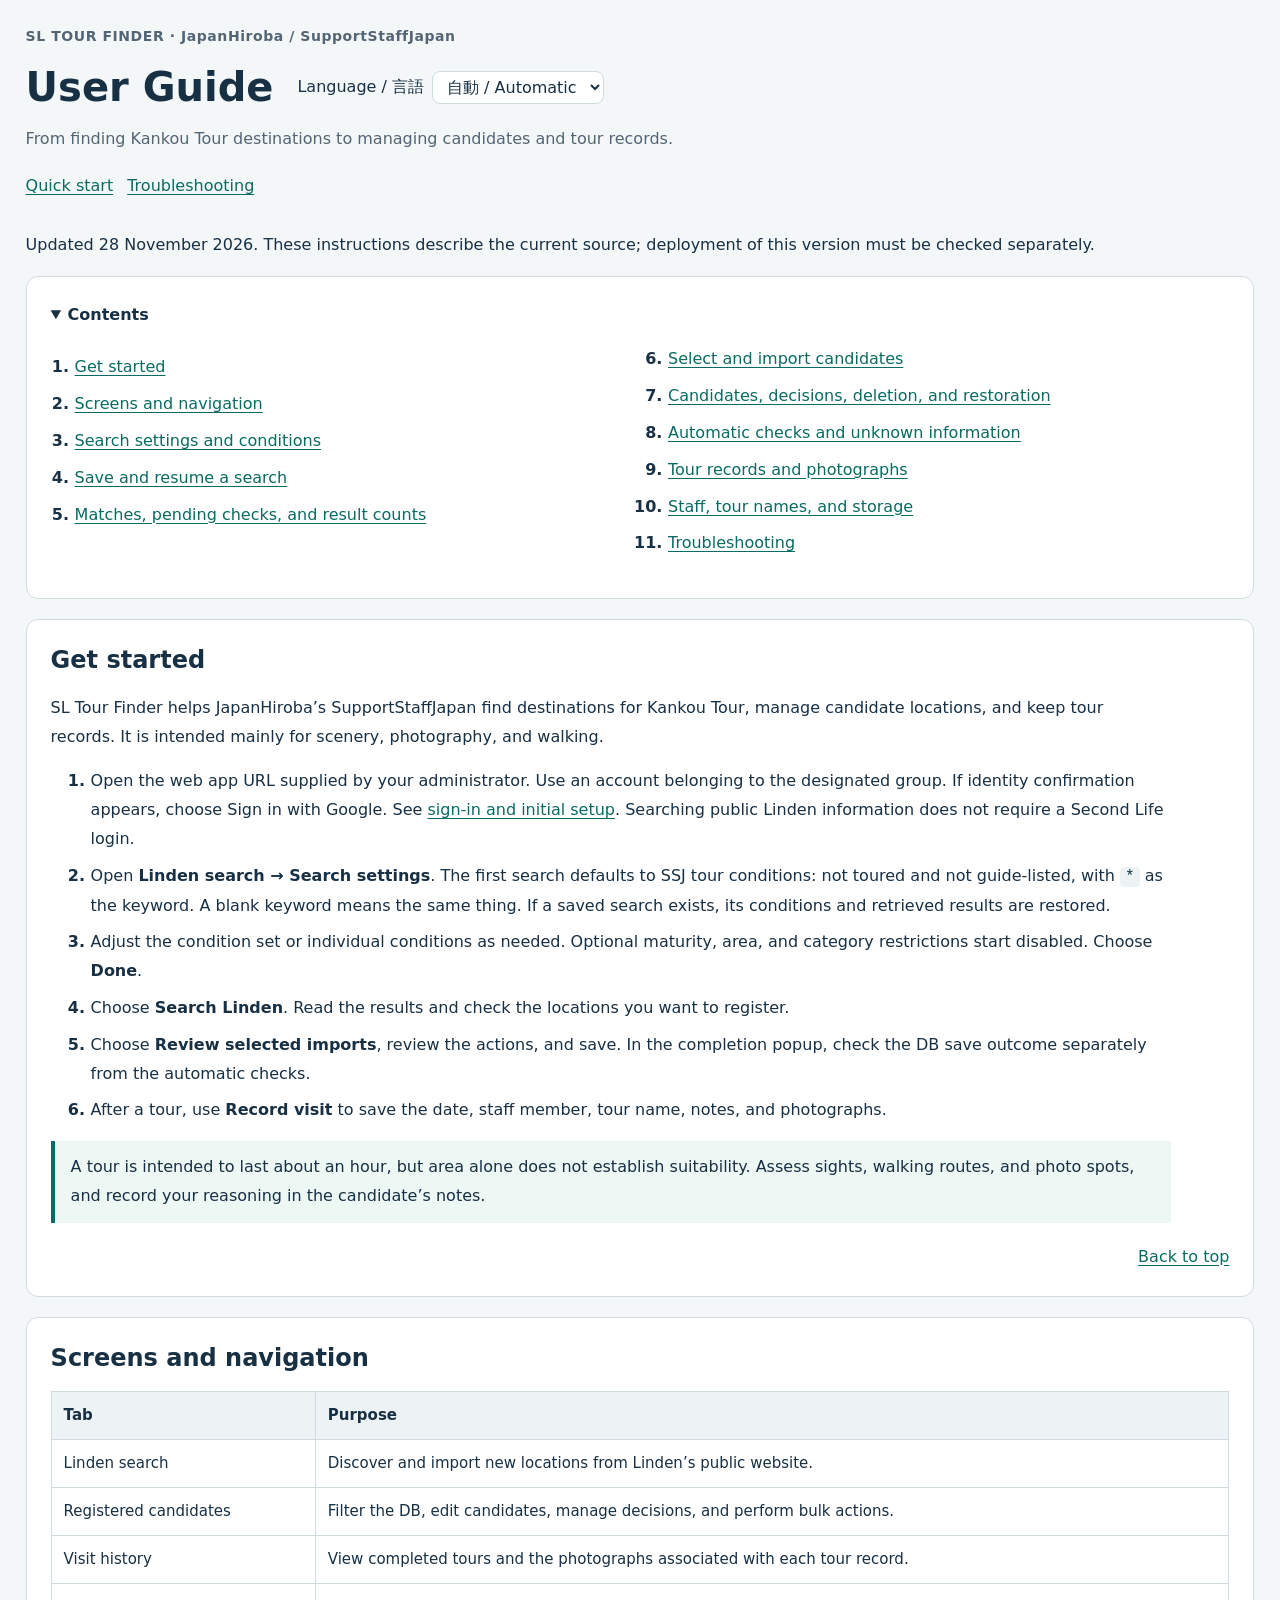
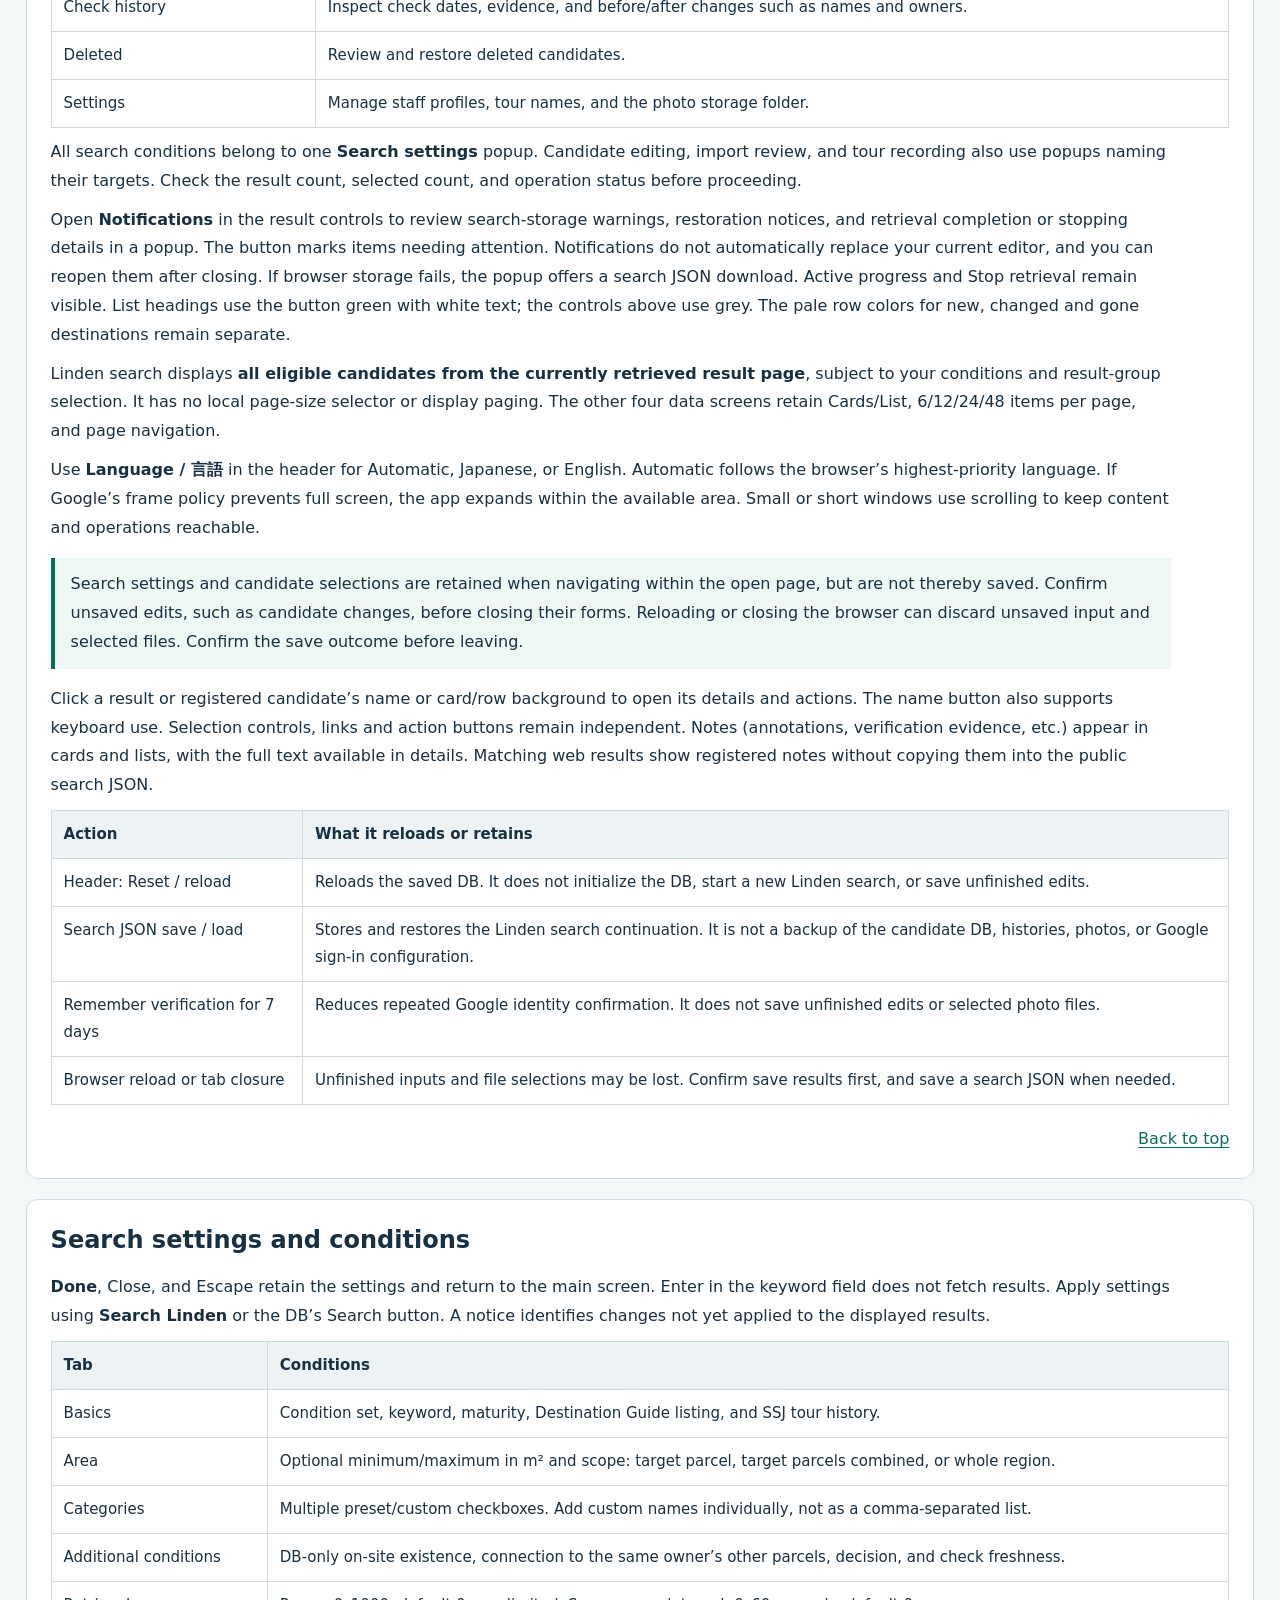
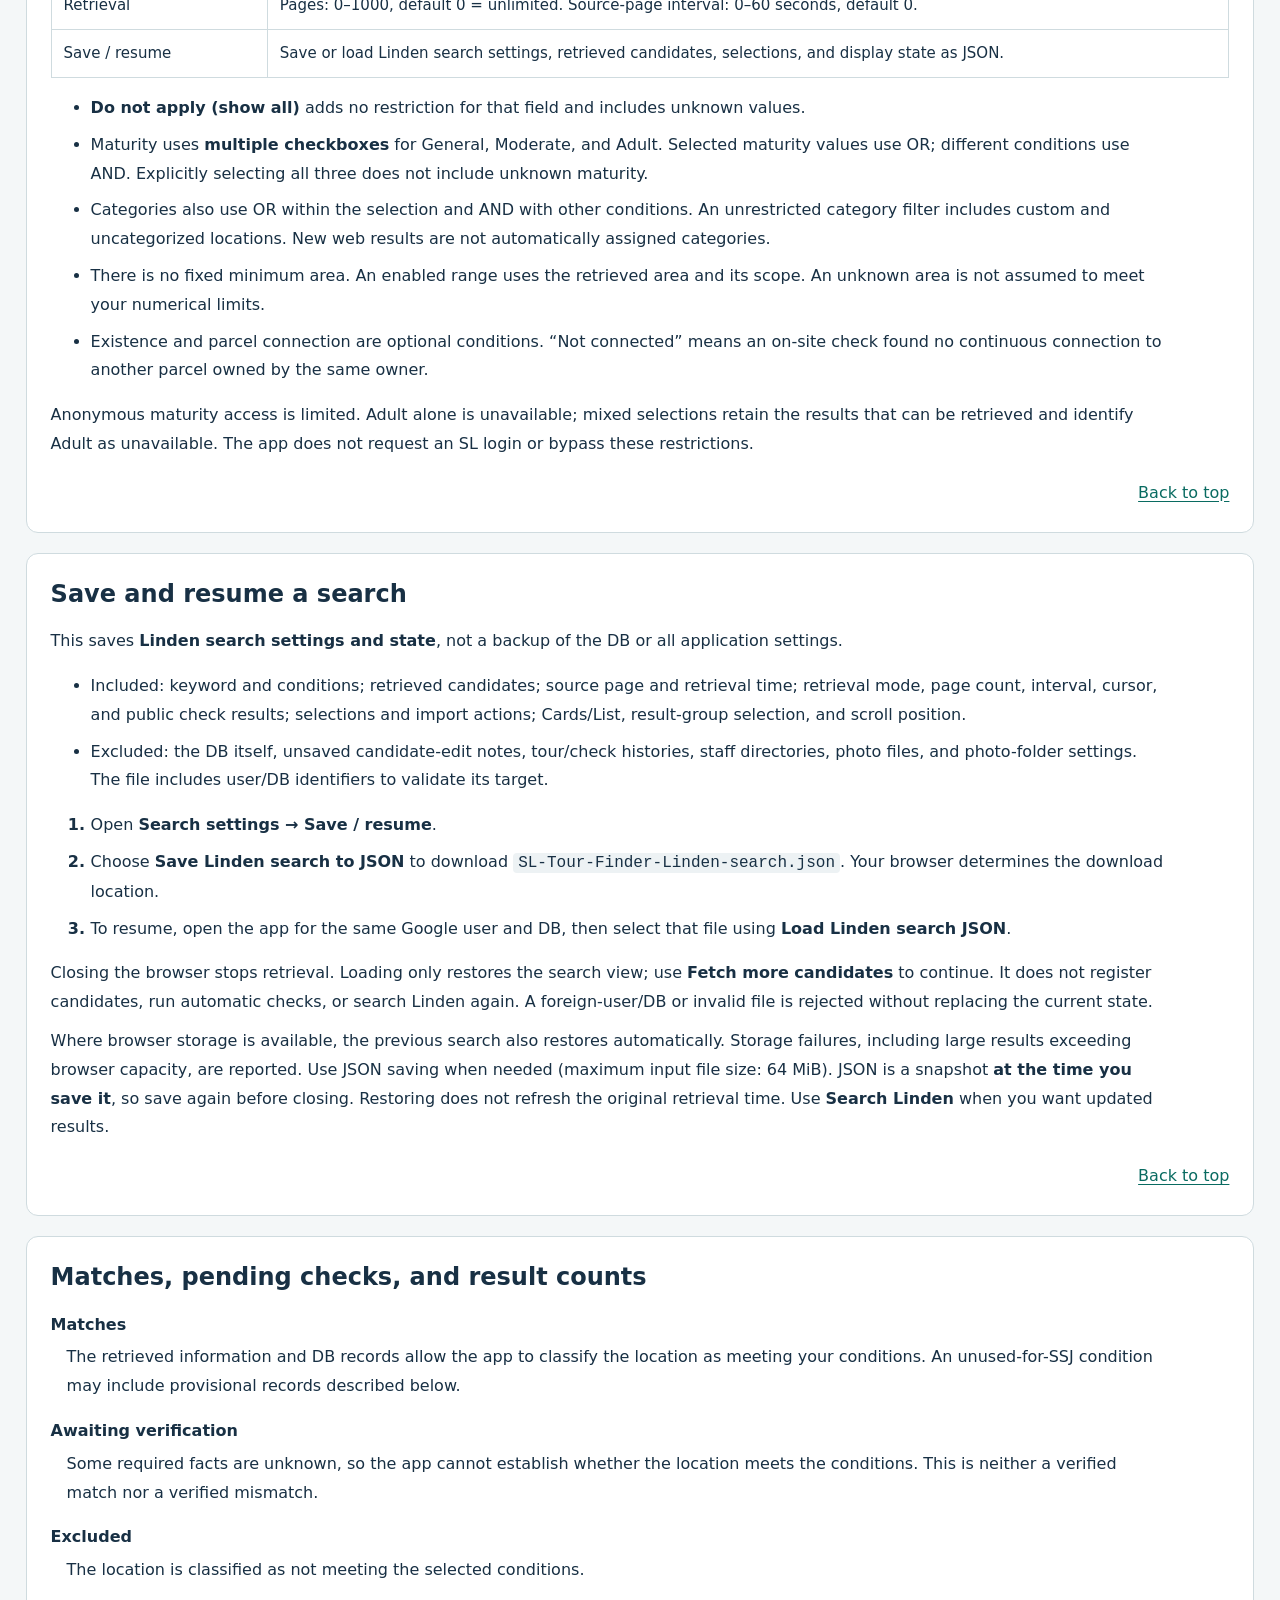
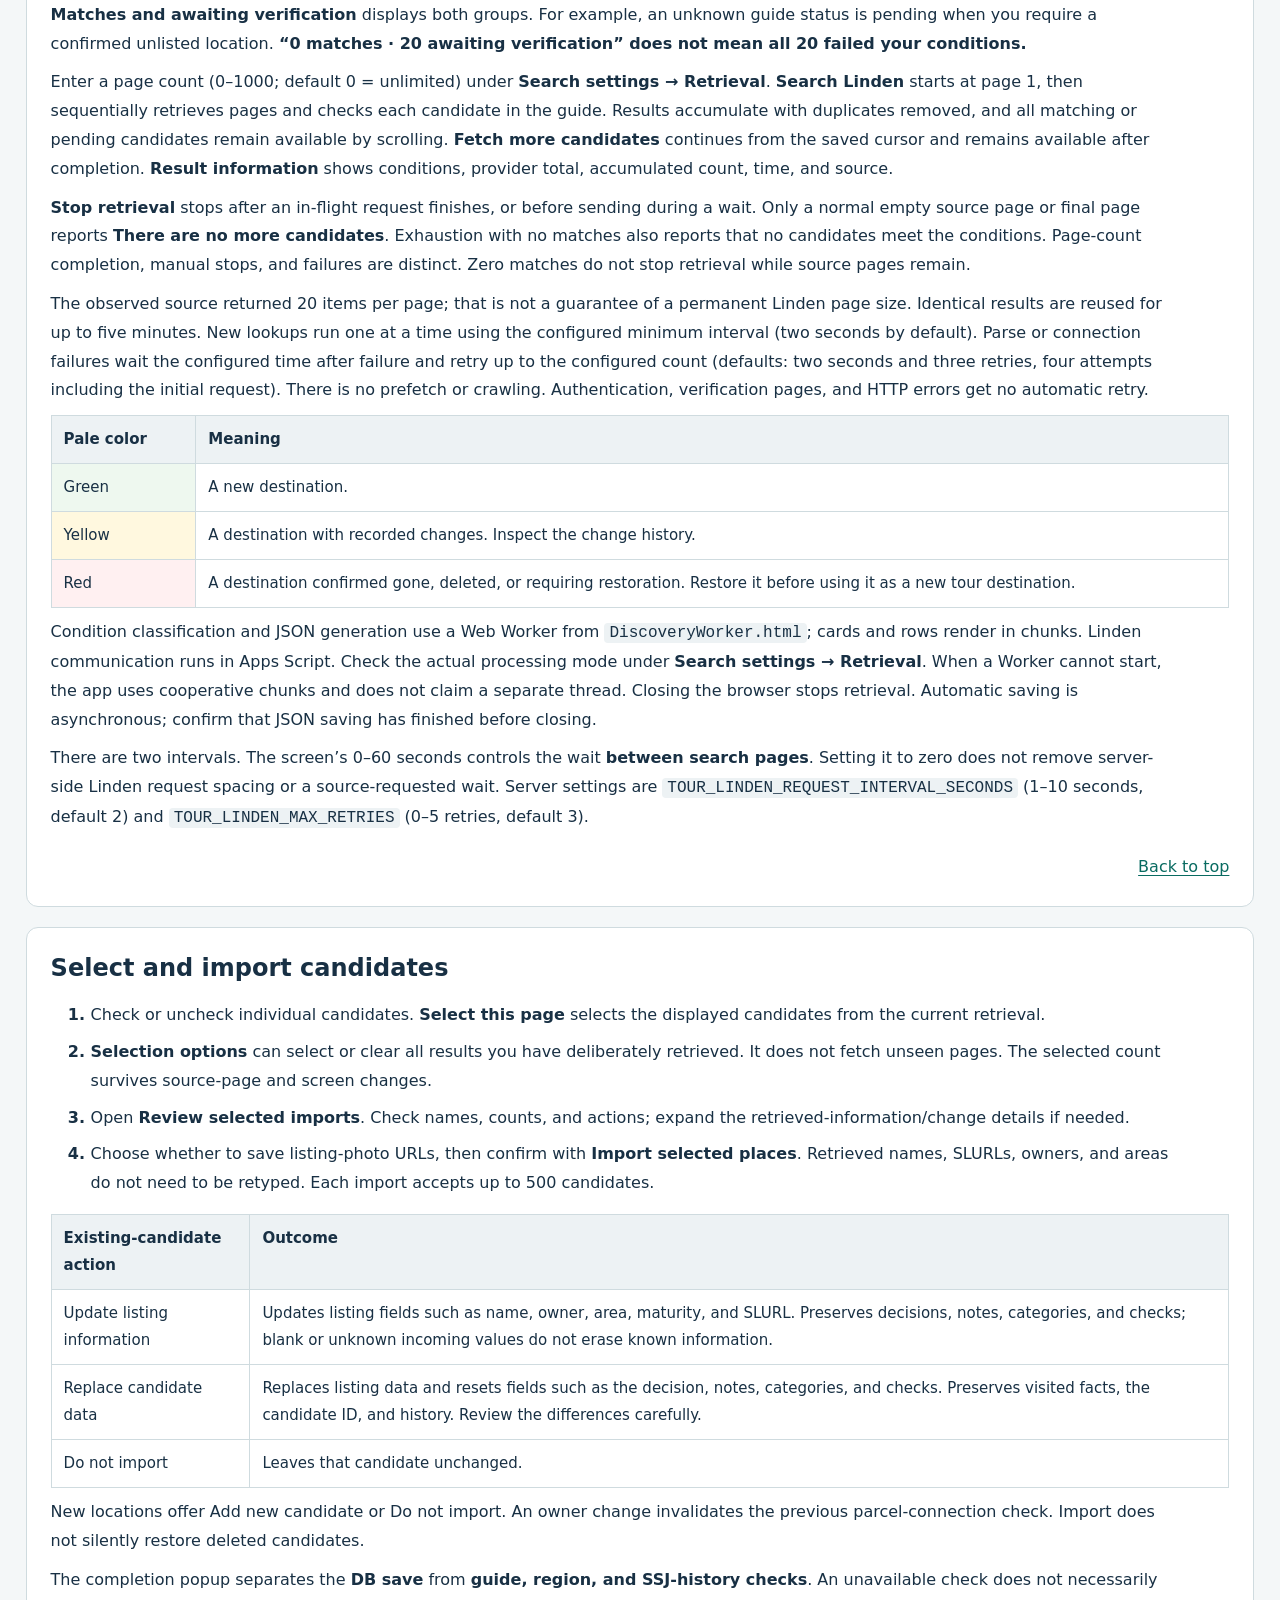
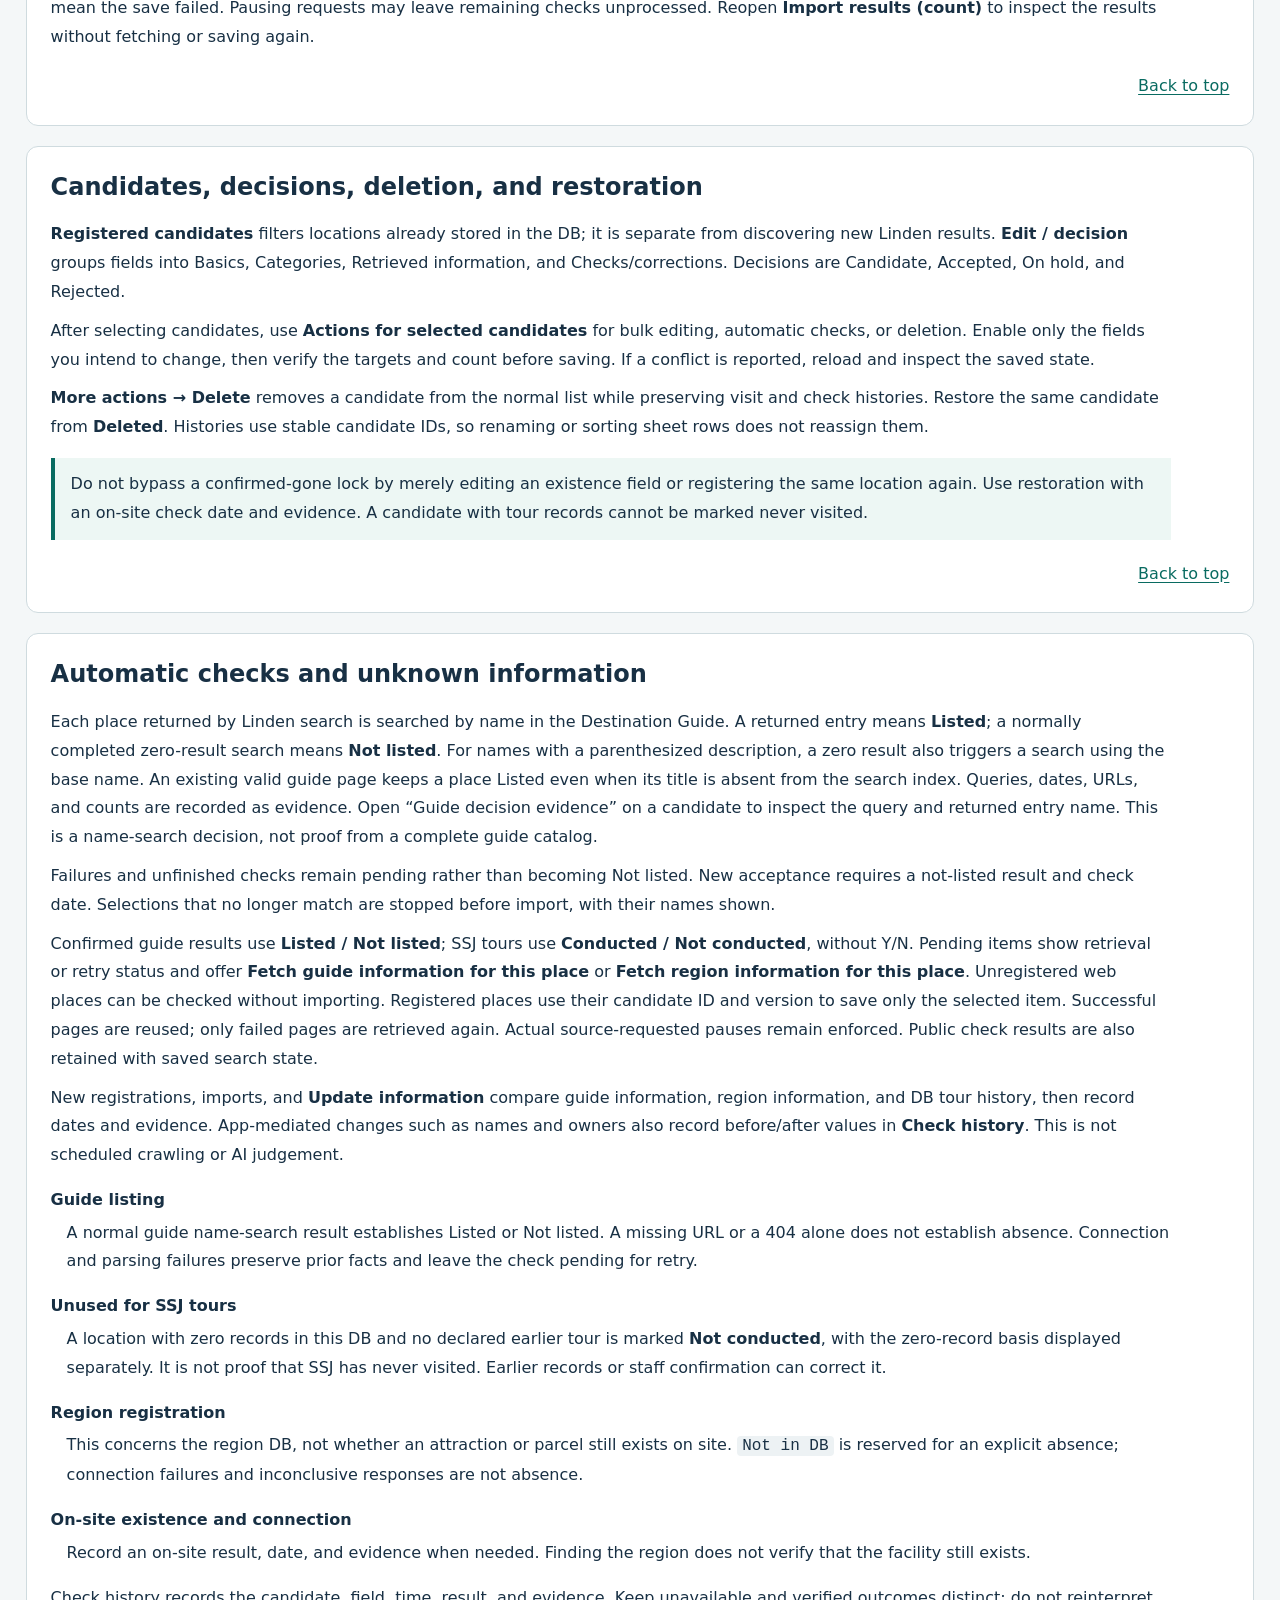
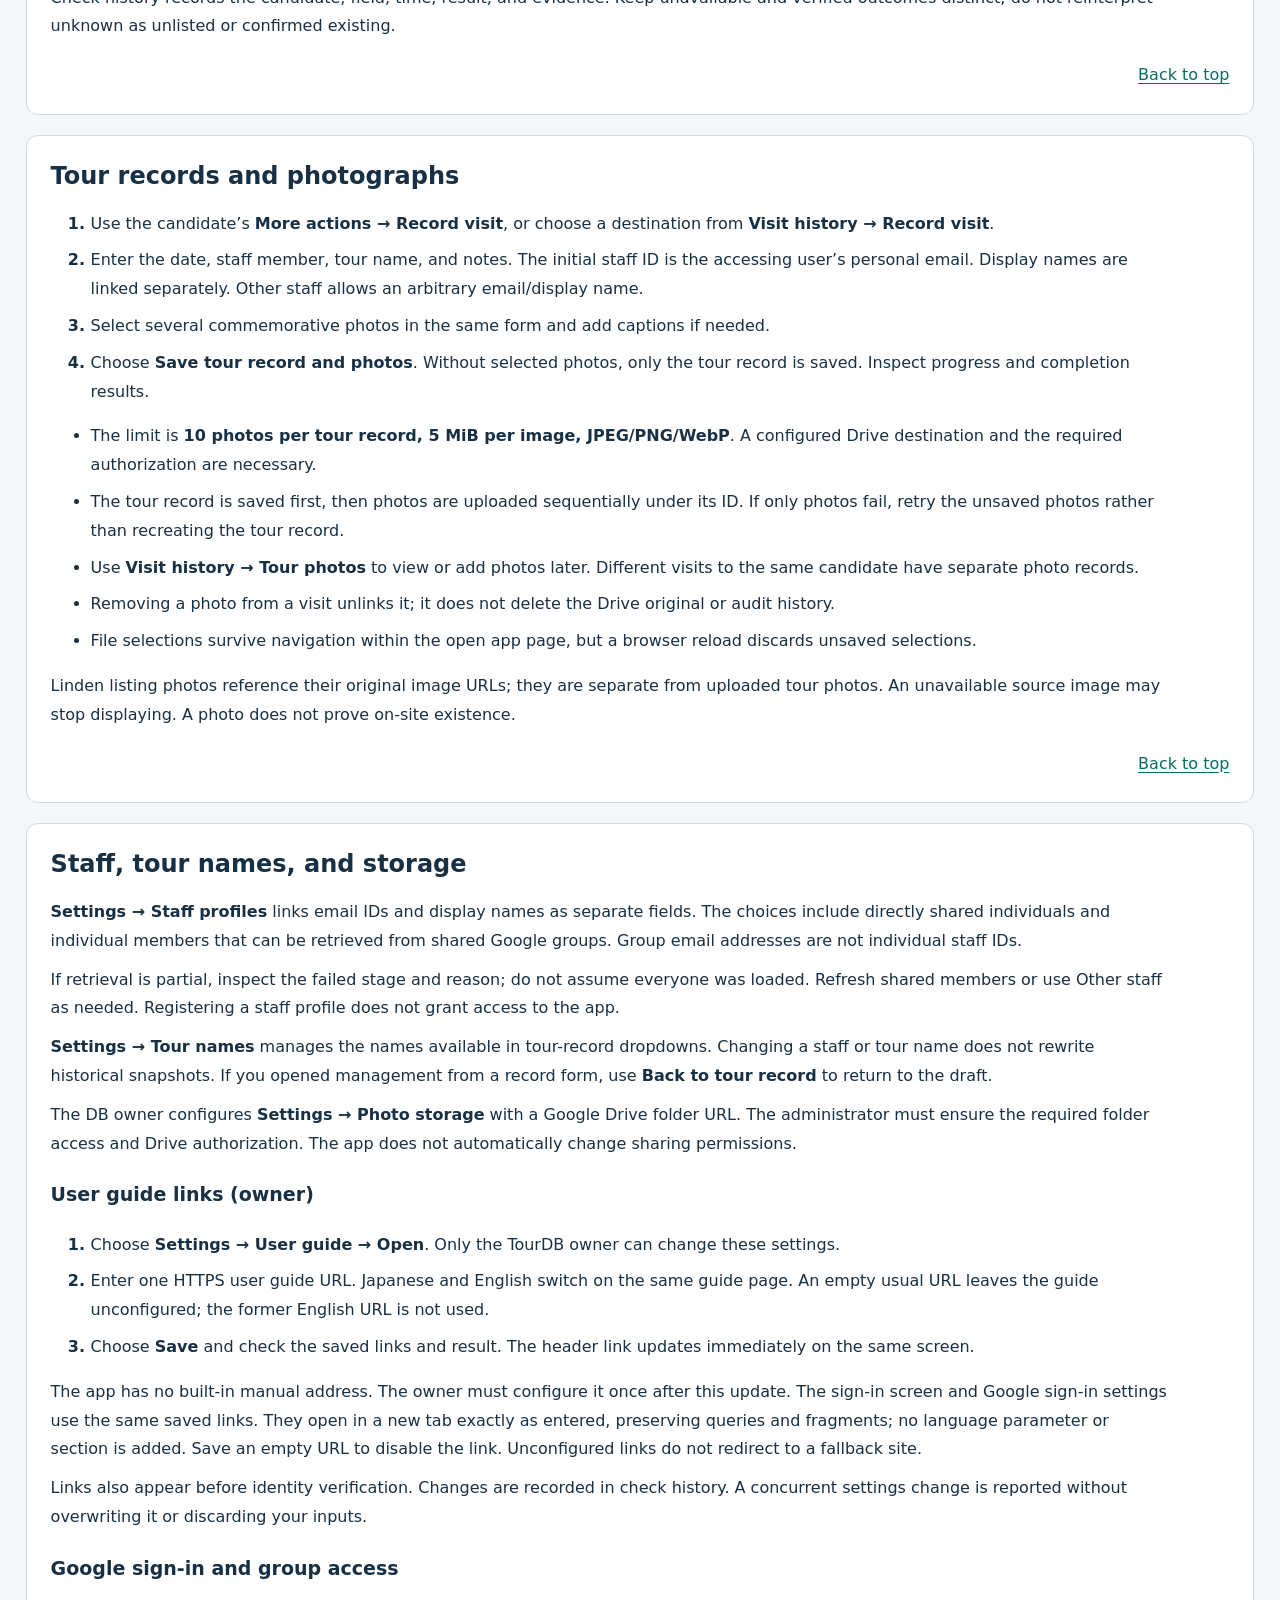
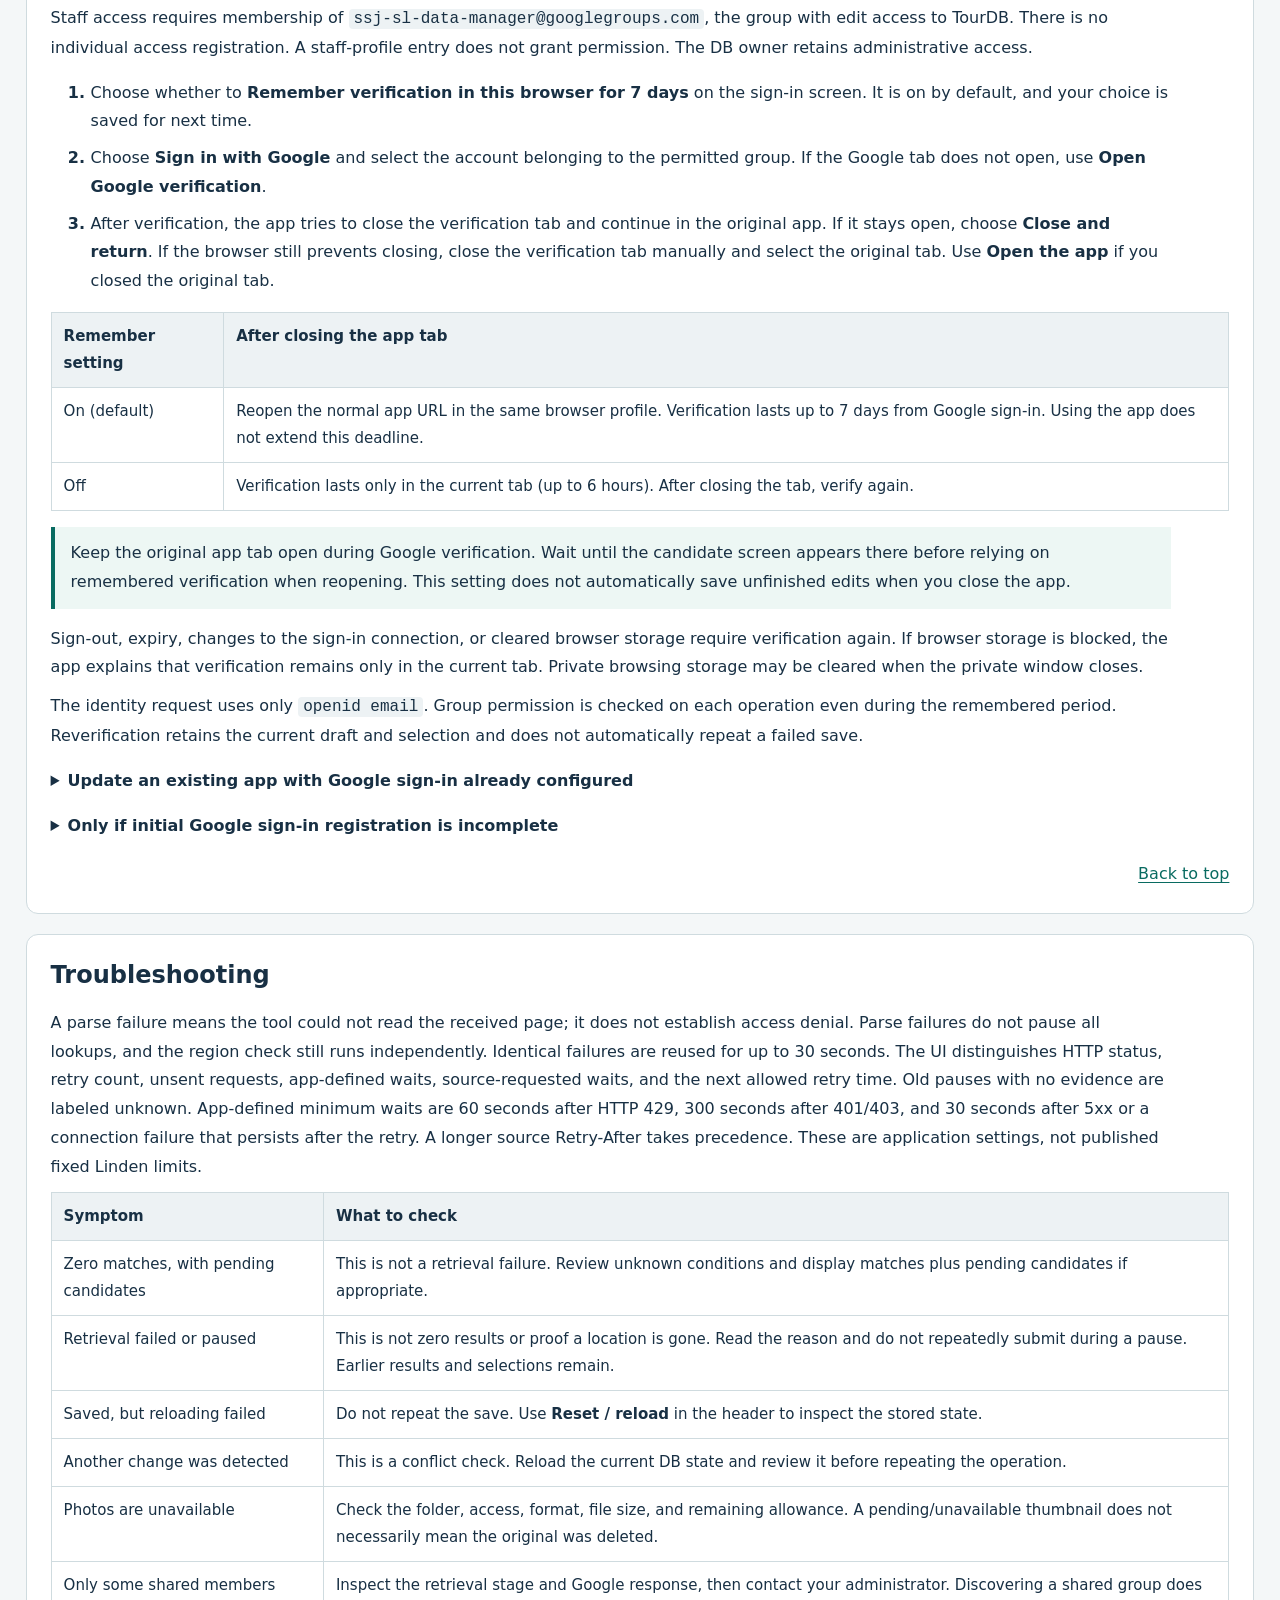
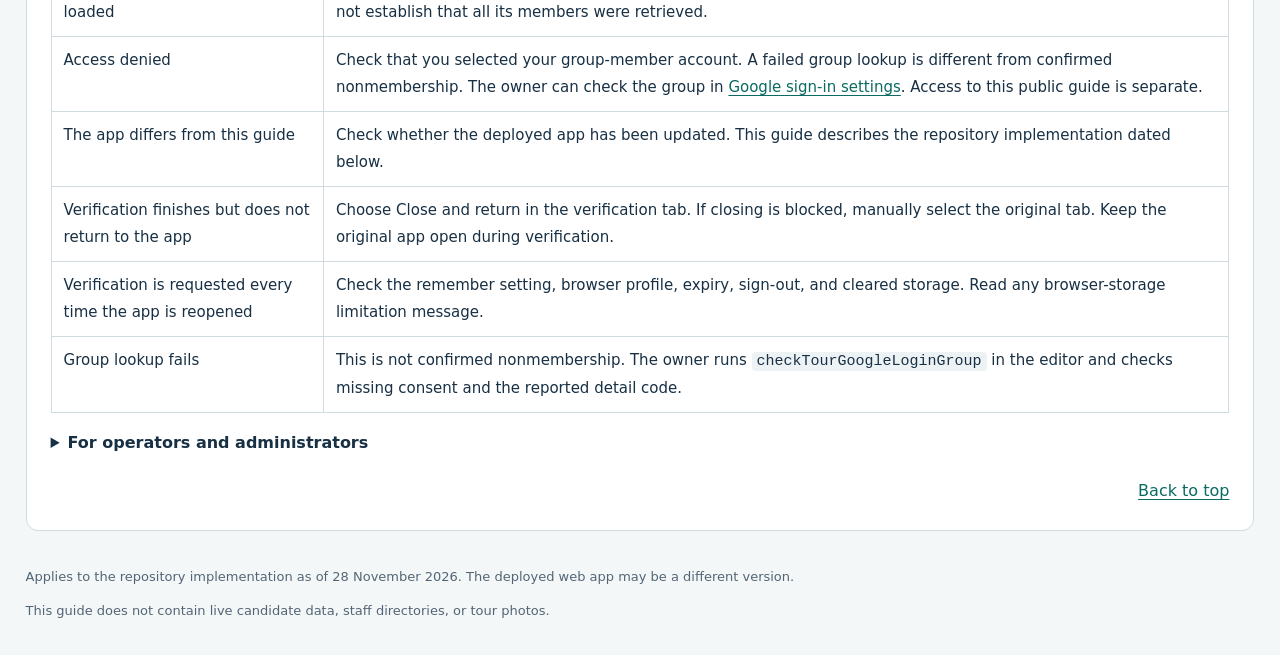
==== commit fd32a68d: "Document popup search notifications and list colors" ====
--- a/docs/index.html
+++ b/docs/index.html
@@ -12,7 +12,7 @@
 <div class="guide-toolbar"><label for="guide-language">Language / 言語</label><select id="guide-language"><option value="auto">自動 / Automatic</option><option value="ja">日本語</option><option value="en">English</option></select></div>
 <div id="guide-body" lang="ja"><a class="skip" href="#content">本文へ移動</a><header><div class="brand">SL TOUR FINDER · JapanHiroba / SupportStaffJapan</div><div class="guide-heading"><h1>取扱説明書</h1></div><p class="subtitle">「Kankou Tour」の行き先検索から、候補選定・ツアーの実施記録まで。</p><nav aria-label="説明書の案内"><a href="#start">最初の操作</a><a href="#trouble">困ったとき</a></nav></header>
 <main id="content"><p class="muted">更新日：2026年11月28日。現行ソースの操作説明です。公開中のアプリへ反映済みかは別途確認してください。</p><details class="toc" open><summary>目次</summary><ol><li><a href="#start">まず使ってみる</a></li><li><a href="#navigation">画面と基本操作</a></li><li><a href="#search">検索設定と条件の組み合わせ</a></li><li><a href="#resume">検索の続きを保存・再開</a></li><li><a href="#results">一致・確認待ち・取得件数の読み方</a></li><li><a href="#import">候補を選んで取り込む</a></li><li><a href="#candidates">登録済み候補・採否・削除と復元</a></li><li><a href="#checks">自動確認と「未確認」の扱い</a></li><li><a href="#tours">ツアー実施記録と記念写真</a></li><li><a href="#settings">担当者・ツアー名・保存先</a></li><li><a href="#trouble">困ったとき</a></li></ol></details><section id="start" aria-labelledby="h-start"><h2 id="h-start">まず使ってみる</h2><p>SL Tour Finderは、JapanHirobaのSupportStaffJapanが行う「Kankou Tour」の行き先を探し、候補の選定と実施記録を管理するWebアプリです。主な用途は景観・撮影・散策です。</p><ol><li>運用担当者から案内されたWebアプリURLを開きます。利用には指定グループへの所属が必要です。本人確認画面が出た場合は「Googleでログイン」で所属アカウントを選びます。<a href="#google-login">ログインと初回設定</a>を参照してください。Lindenの公開情報を探すためにSecond Lifeへログインする必要はありません。</li><li>「Linden検索」→「検索設定」を開きます。初回はSSJツアー向け（未実施・公式未掲載）、検索語は <code>*</code> です。空欄も同じ扱いです。保存した検索がある場合は、前回の条件と取得結果を復元します。</li><li>必要なら条件セットや個別条件を変更します。成熟カテゴリ・面積・カテゴリー等の追加条件は未適用から始まります。「完了」で戻ります。</li><li>「Lindenで検索」を押します。候補を読み、登録したい場所にチェックします。</li><li>「選択した候補の取り込みを確認」で処理方法を確認して保存します。完了後の「取り込み結果」で、DB保存と照合結果を別々に確認します。</li><li>ツアーを行ったら「実施を記録」で日付・担当者・ツアー名・メモ・記念写真を保存します。</li></ol><aside>ツアーの目安は約1時間ですが、面積だけで適性を確定しません。見どころ・散策ルート・撮影スポットを見て判断し、候補のメモに残してください。</aside><a class="back" href="#top">先頭へ戻る</a></section>
-<section id="navigation" aria-labelledby="h-navigation"><h2 id="h-navigation">画面と基本操作</h2><div class="table-wrap"><table><thead><tr><th>タブ</th><th>用途</th></tr></thead><tbody><tr><td>Linden検索</td><td>Lindenの公開Webから新しい候補を探して取り込む。</td></tr><tr><td>登録済み候補</td><td>DB内の候補を絞り込み、編集・採否変更・一括操作を行う。</td></tr><tr><td>実施履歴</td><td>ツアーの実施記録と、その回に関連付けた記念写真を見る。</td></tr><tr><td>確認履歴</td><td>確認日時・根拠・名称や所有者等の変更前後を確認する。</td></tr><tr><td>削除済み</td><td>削除した候補を確認して復元する。</td></tr><tr><td>設定</td><td>担当者・ツアー名・記念写真の保存先を管理する。所有者は取説URLとGoogleログインも設定する。</td></tr></tbody></table></div><p>検索条件は1つの「検索設定」ポップアップで編集します。候補編集、取り込み確認、実施記録等も対象名が表示されたポップアップで行います。メイン画面の件数・選択数・状態表示を確認してから操作してください。</p><p>Linden検索は、今回の取得分のうち条件と表示グループに該当する候補を<strong>全件表示</strong>します。表示件数指定や表示用のページ送りはありません。ほかの4つのデータ画面では、カード／一覧、6・12・24・48件表示、ページ送りを利用できます。</p><p>上部の「Language / 言語」は自動／日本語／Englishを切り替えます。自動はブラウザーの最優先言語に従います。「全画面」がGoogleのフレーム制限で使えない場合は、表示可能な領域内で拡張します。狭い・低い画面では全体スクロールで操作と全文に到達できます。</p><aside>検索設定の指定や候補の選択は画面内の移動でも保持しますが、保存したことにはなりません。候補編集などの未保存入力は、閉じる前に保存結果を確認してください。ブラウザー自体の再読み込み・終了では未保存入力や選択ファイルを失うことがあります。保存結果を確認してから閉じてください。</aside><p>検索結果・登録済み候補のカードや一覧行の名前・余白をクリックすると、対象の「詳細・操作」が開きます。名前はキーボードでも操作できます。チェック、リンク、操作ボタンは独立して動きます。「メモ(注記・確認根拠など)」はカードと一覧に表示し、詳細では全文を読めます。登録済み候補と同じWeb結果にもメモを表示しますが、公開検索JSONには保存しません。</p><div class="table-wrap"><table><thead><tr><th>操作</th><th>読み直す・保持する内容</th></tr></thead><tbody><tr><td>上部の「リセット読み込み」</td><td>保存済みDBを読み直します。DB初期化やLindenの再検索ではありません。未保存の編集をDBへ保存する操作でもありません。</td></tr><tr><td>検索JSONの保存・読み込み</td><td>Linden検索の続きだけを保存・復元します。候補DB・履歴・写真・Googleログイン設定のバックアップではありません。</td></tr><tr><td>本人確認の7日間保持</td><td>Googleでの再確認を省く設定です。未保存の編集や選択写真を保存する機能ではありません。</td></tr><tr><td>ブラウザーの再読み込み・タブ終了</td><td>未保存入力・選択ファイルは失われる場合があります。保存結果を確認し、Linden検索の続きは必要に応じてJSONにも保存してください。</td></tr></tbody></table></div><a class="back" href="#top">先頭へ戻る</a></section>
+<section id="navigation" aria-labelledby="h-navigation"><h2 id="h-navigation">画面と基本操作</h2><div class="table-wrap"><table><thead><tr><th>タブ</th><th>用途</th></tr></thead><tbody><tr><td>Linden検索</td><td>Lindenの公開Webから新しい候補を探して取り込む。</td></tr><tr><td>登録済み候補</td><td>DB内の候補を絞り込み、編集・採否変更・一括操作を行う。</td></tr><tr><td>実施履歴</td><td>ツアーの実施記録と、その回に関連付けた記念写真を見る。</td></tr><tr><td>確認履歴</td><td>確認日時・根拠・名称や所有者等の変更前後を確認する。</td></tr><tr><td>削除済み</td><td>削除した候補を確認して復元する。</td></tr><tr><td>設定</td><td>担当者・ツアー名・記念写真の保存先を管理する。所有者は取説URLとGoogleログインも設定する。</td></tr></tbody></table></div><p>検索条件は1つの「検索設定」ポップアップで編集します。候補編集、取り込み確認、実施記録等も対象名が表示されたポップアップで行います。メイン画面の件数・選択数・状態表示を確認してから操作してください。</p><p>検索の保存・復元の警告、復元通知、Lindenの取得終了・停止の内容は、結果操作欄の<strong>「通知」</strong>からポップアップで確認します。要確認の通知はボタンに表示し、自動で編集画面を開き直しません。閉じた後も「通知」で再確認できます。保存できない場合はポップアップから検索JSONを保存できます。取得中の進捗と停止操作は引き続き表示します。一覧の列見出しはボタンと同じグリーンに白文字、その上の操作エリアはグレーです。候補の新規・変更・消滅を表す淡い行色は別に維持します。</p><p>Linden検索は、今回の取得分のうち条件と表示グループに該当する候補を<strong>全件表示</strong>します。表示件数指定や表示用のページ送りはありません。ほかの4つのデータ画面では、カード／一覧、6・12・24・48件表示、ページ送りを利用できます。</p><p>上部の「Language / 言語」は自動／日本語／Englishを切り替えます。自動はブラウザーの最優先言語に従います。「全画面」がGoogleのフレーム制限で使えない場合は、表示可能な領域内で拡張します。狭い・低い画面では全体スクロールで操作と全文に到達できます。</p><aside>検索設定の指定や候補の選択は画面内の移動でも保持しますが、保存したことにはなりません。候補編集などの未保存入力は、閉じる前に保存結果を確認してください。ブラウザー自体の再読み込み・終了では未保存入力や選択ファイルを失うことがあります。保存結果を確認してから閉じてください。</aside><p>検索結果・登録済み候補のカードや一覧行の名前・余白をクリックすると、対象の「詳細・操作」が開きます。名前はキーボードでも操作できます。チェック、リンク、操作ボタンは独立して動きます。「メモ(注記・確認根拠など)」はカードと一覧に表示し、詳細では全文を読めます。登録済み候補と同じWeb結果にもメモを表示しますが、公開検索JSONには保存しません。</p><div class="table-wrap"><table><thead><tr><th>操作</th><th>読み直す・保持する内容</th></tr></thead><tbody><tr><td>上部の「リセット読み込み」</td><td>保存済みDBを読み直します。DB初期化やLindenの再検索ではありません。未保存の編集をDBへ保存する操作でもありません。</td></tr><tr><td>検索JSONの保存・読み込み</td><td>Linden検索の続きだけを保存・復元します。候補DB・履歴・写真・Googleログイン設定のバックアップではありません。</td></tr><tr><td>本人確認の7日間保持</td><td>Googleでの再確認を省く設定です。未保存の編集や選択写真を保存する機能ではありません。</td></tr><tr><td>ブラウザーの再読み込み・タブ終了</td><td>未保存入力・選択ファイルは失われる場合があります。保存結果を確認し、Linden検索の続きは必要に応じてJSONにも保存してください。</td></tr></tbody></table></div><a class="back" href="#top">先頭へ戻る</a></section>
 <section id="search" aria-labelledby="h-search"><h2 id="h-search">検索設定と条件の組み合わせ</h2><p>「完了」・閉じる・Escapeは指定を保持して戻るだけです。検索語のEnterでも取得しません。メイン画面の<strong>「Lindenで検索」</strong>またはDBの検索ボタンで条件を反映します。未反映の変更がある場合は、その旨を表示します。</p><div class="table-wrap"><table><thead><tr><th>タブ</th><th>設定する内容</th></tr></thead><tbody><tr><td>基本</td><td>条件セット、検索語、成熟カテゴリ、行き先ガイド掲載、SSJ実施状況。</td></tr><tr><td>面積</td><td>範囲指定、下限・上限の㎡、対象パーセル／対象パーセル合計／リージョン全体。</td></tr><tr><td>カテゴリー</td><td>プリセットと独自カテゴリーの複数チェック。独自名は1件ずつ追加し、カンマ区切りにしない。</td></tr><tr><td>追加条件</td><td>登録済みDBの現地存続、同所有者区画との接続、採否、確認日の新しさ。</td></tr><tr><td>取得</td><td>ページ数（0〜1000、既定0＝無制限）。検索ページの取得間隔は初期値0秒、0〜60秒で変更。</td></tr><tr><td>保存・再開</td><td>Linden検索の設定・取得済み候補・選択・表示状態をJSONで保存・読み込み。</td></tr></tbody></table></div><ul><li>追加条件の「適用しない（全て出る）」は、その項目では制限しないという意味です。未確認も含みます。</li><li>成熟カテゴリはGeneral／Moderate／Adultの<strong>複数チェック</strong>です。選択同士はOR、ほかの条件とはANDです。3つを明示指定した場合は成熟カテゴリ未確認の場所を含みません。</li><li>カテゴリーも複数選択内はOR、ほかの条件とはANDです。未適用なら独自カテゴリー・未分類も含みます。新しいWeb候補のカテゴリーは自動推定しません。</li><li>面積に固定の最低値はありません。範囲を指定した場合は取得した面積と対象範囲を使います。面積未確認は指定値に合うと見なしません。</li><li>現地存続・区画接続は既定の必須条件ではありません。「接続なし」は同じ所有者の別区画と地続きではないという確認です。</li></ul><p>公開取得できる成熟カテゴリには制限があります。Adultだけの指定は取得不可、ほかとの併用では取得できる結果を残してAdult取得不能を案内します。SLアカウントのログインや制限回避は行いません。</p><a class="back" href="#top">先頭へ戻る</a></section>
 <section id="resume" aria-labelledby="h-resume"><h2 id="h-resume">検索の続きを保存・再開</h2><p>対象は<strong>Linden検索の設定・状態</strong>です。登録済みDB本体やアプリ全設定のバックアップではありません。</p><ul><li>含めるもの：検索語・条件、取得済み候補、取得元ページ・取得日時、取得方法・ページ数・取得間隔・続きの位置、公開照会結果、候補の選択と取り込み方法、カード／一覧・表示グループ・スクロール位置。</li><li>含めないもの：DB本体、候補編集の未保存メモ、実施履歴・確認履歴、担当者名簿、写真本体、写真保存先設定。ファイルには対象を識別する利用者・DBの識別情報が含まれます。</li></ul><ol><li>「検索設定 → 保存・再開」を開きます。</li><li>「Linden検索の続きをJSON保存」で <code>SL-Tour-Finder-Linden-search.json</code> をダウンロードします。保存先はブラウザーの設定に従います。</li><li>再開する時は同じGoogle利用者・DBのアプリを開き、「Linden検索のJSONを読み込む」でそのファイルを選びます。</li></ol><p>ブラウザーを閉じると処理は停止します。読み込みは検索の続きを表示するだけです。「追加取得」で取得を続けます。候補のDB登録・自動照合・Lindenへの再検索は行いません。別の利用者・別DB・形式不正のファイルは拒否し、現在の状態を保持します。</p><p>同じブラウザーで保存機能が使える場合は、前回の検索を自動復元します。保存できない場合や大量取得でブラウザーの容量を超えた場合は画面で通知します。JSON保存を利用してください（読込上限64 MiB）。JSONは<strong>保存操作をした時点</strong>の記録なので、閉じる前に保存し直してください。保存済み結果の取得日時は更新されません。古い結果を更新する時は「Lindenで検索」を押します。</p><a class="back" href="#top">先頭へ戻る</a></section><section id="results" aria-labelledby="h-results"><h2 id="h-results">一致・確認待ち・取得件数の読み方</h2><dl><dt>一致</dt><dd>取得情報とDB記録から、指定した条件に合うと判定した候補です。SSJ未実施には後述の仮登録が含まれる場合があります。</dd><dt>確認待ち</dt><dd>未確認の項目があり、条件に合うか確定できない候補です。条件一致済みでも、条件不一致でもありません。</dd><dt>不一致</dt><dd>指定した条件に合わないと判定した候補です。</dd></dl><p>「一致と確認待ち」は両方を表示する設定です。例えば公式未掲載を指定した時、掲載有無が未確認なら確認待ちです。<strong>「一致0件・確認待ち20件」は、20件が不一致という意味ではありません。</strong></p><p>「検索設定 → 取得」で、ページ数を指定します（0〜1000、既定0＝無制限）。「Lindenで検索」で1ページ目から開始し、ページ取得と候補ごとのガイド検索を順番に行います。候補は重複を除いて累積し、スクロールして全件読めます。「追加取得」は続きから取得し、完了後も押せます。「取得情報」で条件・掲載総数・累計件数・日時・参照元を確認します。</p><p>「取得を停止」で途中停止できます。通常の空ページまたは最終ページに達した時だけ<strong>「もうこれ以上の候補はありません」</strong>と表示します。全取得後に一致0件なら条件一致する候補がないことも案内します。指定ページ数での停止、途中停止、失敗は別表示です。条件一致0件でも取得元に続きがあれば継続します。</p><p>確認できた取得元は1ページ20件でした。検索ページの取得間隔は「検索設定 → 取得」で0〜60秒、初期値0秒です。掲載判定は5件ずつまとめて送り、候補ごとのブラウザー側の待機を入れません。判定中も閲覧・表示切替・選択・取り込み確認・候補の編集保存を続けられます。保存・手動照会を優先します。進捗は専用欄へ表示し、操作結果の通知を上書きしません。サーバー側の待機指定・運用間隔が長ければそちらを優先します。同じ照会は5分再利用し、並列取得しません。サーバー内部の解析・通信失敗の再試行は運用設定（未設定時2秒・再試行3回）に従います。認証要求・確認用画面・拒否・回数制限では停止します。</p><div class="table-wrap"><table><thead><tr><th>淡い色</th><th>意味</th></tr></thead><tbody><tr><td class="new">緑</td><td>新規の行き先。</td></tr><tr><td class="changed">黄</td><td>記録後に変更があった行き先。変更履歴を確認する。</td></tr><tr><td class="gone">赤</td><td>消滅確認済み・削除済み等、復元が必要な行き先。復元まで新たな行き先に使えない。</td></tr></tbody></table></div><p>検索の条件判定とJSON生成は <code>DiscoveryWorker.html</code> のWeb Workerで処理し、カード・行は小分けに描画します。Lindenへの通信はApps Script側です。「検索設定 → 取得」で実際の処理方式を確認してください。Workerを使えない場合は画面と協調する分割処理へ切り替え、別スレッドで動いたとは表示しません。ブラウザーを閉じると取得は停止します。自動保存は非同期なので、閉じる前にJSON保存の完了を確認してください。</p><p>取得間隔には2種類あります。画面の0〜60秒は<strong>検索ページ間</strong>の待機です。0秒でも、サーバー側のLinden照会間隔や取得先の待機指定は省略しません。サーバー側は <code>TOUR_LINDEN_REQUEST_INTERVAL_SECONDS</code>（1〜10秒、既定2）と <code>TOUR_LINDEN_MAX_RETRIES</code>（0〜5回、既定3）で設定します。</p><a class="back" href="#top">先頭へ戻る</a></section>
 <section id="import" aria-labelledby="h-import"><h2 id="h-import">候補を選んで取り込む</h2><ol><li>個別のチェックで候補をON/OFFします。「このページを全選択」は、現在表示している取得分が対象です。</li><li>「選択の操作」で手動取得済みの結果全体を選択・解除できます。未取得ページを取得する操作ではありません。選択数は別の取得元や画面へ移動しても保持します。</li><li>「選択した候補の取り込みを確認」を開きます。対象名・件数・処理方法を確認し、必要なら「取得情報・変更内容を見る」を開きます。</li><li>掲載写真のURLを保存するか選び、「選択した候補を取り込む」で確定します。取得済みの名称・SLURL・所有者・面積等を再入力する必要はありません。一括取り込みは1回500件までです。</li></ol><div class="table-wrap"><table><thead><tr><th>登録済み候補の処理</th><th>結果</th></tr></thead><tbody><tr><td>掲載情報を更新</td><td>名称・所有者・面積・成熟カテゴリ・SLURL等を更新。既存の採否・メモ・カテゴリー・確認結果を保持し、空欄や未確認で既知の情報を消さない。</td></tr><tr><td>候補データを置き換え</td><td>取得情報へ置き換え、採否・メモ・カテゴリー・確認項目等を初期状態へ戻す。訪問済みの事実、候補ID、履歴は保持する。差分をよく確認する。</td></tr><tr><td>取り込まない</td><td>その候補を変更しない。</td></tr></tbody></table></div><p>新規候補は新規登録／取り込まないを選べます。所有者変更時は、以前の所有者に対する接続確認を未確認へ戻します。削除済み候補は取り込みで自動復元しません。</p><p>完了後の「取り込み結果」は、<strong>DB保存</strong>と<strong>公式掲載・リージョン・SSJ実施状況の照合</strong>を分けて表示します。「照合不能」は必ずしも保存失敗ではありません。休止中は残りの確認が未処理になる場合があります。閉じた後も「取り込み結果（件数）」で再表示できます。結果を見るだけで再照会・再保存はしません。</p><a class="back" href="#top">先頭へ戻る</a></section>
@@ -23,7 +23,7 @@
 <section id="trouble" aria-labelledby="h-trouble"><h2 id="h-trouble">困ったとき</h2><p>「ツールが解析できない」は受信したページを読めなかった状態で、アクセス拒否とは別です。解析失敗では全照会を休止せず、リージョン照会も独立して実行します。同じ失敗は30秒以内では再利用します。HTTP応答コード、再試行回数、未送信、アプリ設定の待機と取得先の待機指定、再試行可能時刻を分けて表示します。旧版の待機は理由不明と表示し、Lindenの制限だと断定しません。HTTP 429は最低60秒、401／403は最低300秒、5xx・再試行後の通信失敗は最低30秒をアプリ側で設定し、取得先の待機指定が長い時はそちらを優先します。これらの秒数はLinden公式の固定上限ではありません。</p><div class="table-wrap"><table><thead><tr><th>表示・症状</th><th>確認すること</th></tr></thead><tbody><tr><td>一致0件・確認待ちがある</td><td>取得失敗ではありません。条件の未確認項目を確認し、必要なら一致と確認待ちを表示します。</td></tr><tr><td>取得失敗・休止</td><td>0件や消滅とは扱いません。表示された理由を確認し、休止時間中に連打しないでください。前回の結果と選択は保持します。</td></tr><tr><td>保存成功・再取得失敗</td><td>同じ保存を繰り返さず、上部の「リセット読み込み」で保存済みの状態を確認します。</td></tr><tr><td>他の変更がある</td><td>競合確認です。現在のDBを再取得し、変更内容を確認してから操作し直します。</td></tr><tr><td>写真が使えない</td><td>保存先・権限・対応形式・サイズ・残り枚数を確認します。縮小画像の準備待ちや取得不能は、原本削除とは限りません。</td></tr><tr><td>共有メンバーが一部</td><td>取得段階とGoogle応答を確認し、運用担当者へ連絡します。共有先グループが見つかることと、中の個人全員を取得できることは別です。</td></tr><tr><td>Access denied</td><td>所属しているGoogleアカウントを選んだか確認してください。照会の失敗は非メンバーとは別です。所有者は<a href="#google-login">Googleログイン設定</a>で指定グループを照会します。公開説明書の閲覧権限とは別です。</td></tr><tr><td>説明書と画面が違う</td><td>運用中のアプリが現行版へ更新されているか確認してください。この説明書は下記日付のリポジトリ実装を対象にしています。</td></tr><tr><td>本人確認後も元の画面に戻れない</td><td>確認用タブの「このタブを閉じて戻る」を使い、閉じなければ手動で元のタブを選びます。本人確認中は元のアプリを開いたままにしてください。</td></tr><tr><td>開き直すたびに本人確認が出る</td><td>保持がONか、同じブラウザープロファイルか、期限・ログアウト・保存消去がないか確認します。保存制限時の案内も確認してください。</td></tr><tr><td>グループ照会が失敗する</td><td>非メンバーと決まったわけではありません。所有者はエディターで <code>checkTourGoogleLoginGroup</code> を実行し、不足承認と表示された詳細コードを確認します。</td></tr></tbody></table></div><details><summary>運用担当者・管理者向け</summary><p>Apps Scriptの「プロジェクトの設定 → スクリプト プロパティ」で、<code>TOUR_LINDEN_REQUEST_INTERVAL_SECONDS</code>（秒、整数1〜10、既定2）と<code>TOUR_LINDEN_MAX_RETRIES</code>（回、整数0〜5、既定3）を設定できます。3回は初回を除いた再試行で、最大4回取得します。0回なら初回のみです。不正値は照会せず設定エラーを表示します。設定変更は次の実取得から反映し、有効なキャッシュは再取得しません。通常の照会にも同じ最小開始間隔を使い、取得先の待機指定と明示的な拒否は優先します。</p><p>保存先DB・既存シート・候補IDの対応を保って更新してください。通常のコード更新でDB初期化を再実行しません。ソースは指定された所有者実行に揃えました。Google側の初回設定と実メンバーによる確認は必要です。既存マニフェスト全体の上書きや、共有・公開範囲の緩和で解決しないでください。写真保存や共有名簿の取得は追加承認や閲覧権限に依存します。</p><p>この説明書は機能と操作の説明です。公開済みアプリ・Google上の保存・全端末の表示を動作保証するものではありません。プレビューはGoogleへ書き込まず、ライブのLinden検索・Drive保存を代替しません。AI連携・定期巡回は実装していません。</p></details><a class="back" href="#top">先頭へ戻る</a></section></main><footer><p>対象：2026年11月28日時点のリポジトリ実装。公開中のWebアプリの更新状況とは区別します。</p><p>この説明書には候補DB・名簿・写真の実データは含まれません。</p></footer></div>
 <template id="guide-english"><a class="skip" href="#content">Skip to content</a><header><div class="brand">SL TOUR FINDER · JapanHiroba / SupportStaffJapan</div><div class="guide-heading"><h1>User Guide</h1></div><p class="subtitle">From finding Kankou Tour destinations to managing candidates and tour records.</p><nav aria-label="Guide navigation"><a href="#start">Quick start</a><a href="#trouble">Troubleshooting</a></nav></header>
 <main id="content"><p class="muted">Updated 28 November 2026. These instructions describe the current source; deployment of this version must be checked separately.</p><details class="toc" open><summary>Contents</summary><ol><li><a href="#start">Get started</a></li><li><a href="#navigation">Screens and navigation</a></li><li><a href="#search">Search settings and conditions</a></li><li><a href="#resume">Save and resume a search</a></li><li><a href="#results">Matches, pending checks, and result counts</a></li><li><a href="#import">Select and import candidates</a></li><li><a href="#candidates">Candidates, decisions, deletion, and restoration</a></li><li><a href="#checks">Automatic checks and unknown information</a></li><li><a href="#tours">Tour records and photographs</a></li><li><a href="#settings">Staff, tour names, and storage</a></li><li><a href="#trouble">Troubleshooting</a></li></ol></details><section id="start" aria-labelledby="h-start"><h2 id="h-start">Get started</h2><p>SL Tour Finder helps JapanHiroba’s SupportStaffJapan find destinations for Kankou Tour, manage candidate locations, and keep tour records. It is intended mainly for scenery, photography, and walking.</p><ol><li>Open the web app URL supplied by your administrator. Use an account belonging to the designated group. If identity confirmation appears, choose Sign in with Google. See <a href="#google-login">sign-in and initial setup</a>. Searching public Linden information does not require a Second Life login.</li><li>Open <strong>Linden search → Search settings</strong>. The first search defaults to SSJ tour conditions: not toured and not guide-listed, with <code>*</code> as the keyword. A blank keyword means the same thing. If a saved search exists, its conditions and retrieved results are restored.</li><li>Adjust the condition set or individual conditions as needed. Optional maturity, area, and category restrictions start disabled. Choose <strong>Done</strong>.</li><li>Choose <strong>Search Linden</strong>. Read the results and check the locations you want to register.</li><li>Choose <strong>Review selected imports</strong>, review the actions, and save. In the completion popup, check the DB save outcome separately from the automatic checks.</li><li>After a tour, use <strong>Record visit</strong> to save the date, staff member, tour name, notes, and photographs.</li></ol><aside>A tour is intended to last about an hour, but area alone does not establish suitability. Assess sights, walking routes, and photo spots, and record your reasoning in the candidate’s notes.</aside><a class="back" href="#top">Back to top</a></section>
-<section id="navigation" aria-labelledby="h-navigation"><h2 id="h-navigation">Screens and navigation</h2><div class="table-wrap"><table><thead><tr><th>Tab</th><th>Purpose</th></tr></thead><tbody><tr><td>Linden search</td><td>Discover and import new locations from Linden’s public website.</td></tr><tr><td>Registered candidates</td><td>Filter the DB, edit candidates, manage decisions, and perform bulk actions.</td></tr><tr><td>Visit history</td><td>View completed tours and the photographs associated with each tour record.</td></tr><tr><td>Check history</td><td>Inspect check dates, evidence, and before/after changes such as names and owners.</td></tr><tr><td>Deleted</td><td>Review and restore deleted candidates.</td></tr><tr><td>Settings</td><td>Manage staff profiles, tour names, and the photo storage folder.</td></tr></tbody></table></div><p>All search conditions belong to one <strong>Search settings</strong> popup. Candidate editing, import review, and tour recording also use popups naming their targets. Check the result count, selected count, and operation status before proceeding.</p><p>Linden search displays <strong>all eligible candidates from the currently retrieved result page</strong>, subject to your conditions and result-group selection. It has no local page-size selector or display paging. The other four data screens retain Cards/List, 6/12/24/48 items per page, and page navigation.</p><p>Use <strong>Language / 言語</strong> in the header for Automatic, Japanese, or English. Automatic follows the browser’s highest-priority language. If Google’s frame policy prevents full screen, the app expands within the available area. Small or short windows use scrolling to keep content and operations reachable.</p><aside>Search settings and candidate selections are retained when navigating within the open page, but are not thereby saved. Confirm unsaved edits, such as candidate changes, before closing their forms. Reloading or closing the browser can discard unsaved input and selected files. Confirm the save outcome before leaving.</aside><p>Click a result or registered candidate’s name or card/row background to open its details and actions. The name button also supports keyboard use. Selection controls, links and action buttons remain independent. Notes (annotations, verification evidence, etc.) appear in cards and lists, with the full text available in details. Matching web results show registered notes without copying them into the public search JSON.</p><div class="table-wrap"><table><thead><tr><th>Action</th><th>What it reloads or retains</th></tr></thead><tbody><tr><td>Header: Reset / reload</td><td>Reloads the saved DB. It does not initialize the DB, start a new Linden search, or save unfinished edits.</td></tr><tr><td>Search JSON save / load</td><td>Stores and restores the Linden search continuation. It is not a backup of the candidate DB, histories, photos, or Google sign-in configuration.</td></tr><tr><td>Remember verification for 7 days</td><td>Reduces repeated Google identity confirmation. It does not save unfinished edits or selected photo files.</td></tr><tr><td>Browser reload or tab closure</td><td>Unfinished inputs and file selections may be lost. Confirm save results first, and save a search JSON when needed.</td></tr></tbody></table></div><a class="back" href="#top">Back to top</a></section>
+<section id="navigation" aria-labelledby="h-navigation"><h2 id="h-navigation">Screens and navigation</h2><div class="table-wrap"><table><thead><tr><th>Tab</th><th>Purpose</th></tr></thead><tbody><tr><td>Linden search</td><td>Discover and import new locations from Linden’s public website.</td></tr><tr><td>Registered candidates</td><td>Filter the DB, edit candidates, manage decisions, and perform bulk actions.</td></tr><tr><td>Visit history</td><td>View completed tours and the photographs associated with each tour record.</td></tr><tr><td>Check history</td><td>Inspect check dates, evidence, and before/after changes such as names and owners.</td></tr><tr><td>Deleted</td><td>Review and restore deleted candidates.</td></tr><tr><td>Settings</td><td>Manage staff profiles, tour names, and the photo storage folder.</td></tr></tbody></table></div><p>All search conditions belong to one <strong>Search settings</strong> popup. Candidate editing, import review, and tour recording also use popups naming their targets. Check the result count, selected count, and operation status before proceeding.</p><p>Open <strong>Notifications</strong> in the result controls to review search-storage warnings, restoration notices, and retrieval completion or stopping details in a popup. The button marks items needing attention. Notifications do not automatically replace your current editor, and you can reopen them after closing. If browser storage fails, the popup offers a search JSON download. Active progress and Stop retrieval remain visible. List headings use the button green with white text; the controls above use grey. The pale row colors for new, changed and gone destinations remain separate.</p><p>Linden search displays <strong>all eligible candidates from the currently retrieved result page</strong>, subject to your conditions and result-group selection. It has no local page-size selector or display paging. The other four data screens retain Cards/List, 6/12/24/48 items per page, and page navigation.</p><p>Use <strong>Language / 言語</strong> in the header for Automatic, Japanese, or English. Automatic follows the browser’s highest-priority language. If Google’s frame policy prevents full screen, the app expands within the available area. Small or short windows use scrolling to keep content and operations reachable.</p><aside>Search settings and candidate selections are retained when navigating within the open page, but are not thereby saved. Confirm unsaved edits, such as candidate changes, before closing their forms. Reloading or closing the browser can discard unsaved input and selected files. Confirm the save outcome before leaving.</aside><p>Click a result or registered candidate’s name or card/row background to open its details and actions. The name button also supports keyboard use. Selection controls, links and action buttons remain independent. Notes (annotations, verification evidence, etc.) appear in cards and lists, with the full text available in details. Matching web results show registered notes without copying them into the public search JSON.</p><div class="table-wrap"><table><thead><tr><th>Action</th><th>What it reloads or retains</th></tr></thead><tbody><tr><td>Header: Reset / reload</td><td>Reloads the saved DB. It does not initialize the DB, start a new Linden search, or save unfinished edits.</td></tr><tr><td>Search JSON save / load</td><td>Stores and restores the Linden search continuation. It is not a backup of the candidate DB, histories, photos, or Google sign-in configuration.</td></tr><tr><td>Remember verification for 7 days</td><td>Reduces repeated Google identity confirmation. It does not save unfinished edits or selected photo files.</td></tr><tr><td>Browser reload or tab closure</td><td>Unfinished inputs and file selections may be lost. Confirm save results first, and save a search JSON when needed.</td></tr></tbody></table></div><a class="back" href="#top">Back to top</a></section>
 <section id="search" aria-labelledby="h-search"><h2 id="h-search">Search settings and conditions</h2><p><strong>Done</strong>, Close, and Escape retain the settings and return to the main screen. Enter in the keyword field does not fetch results. Apply settings using <strong>Search Linden</strong> or the DB’s Search button. A notice identifies changes not yet applied to the displayed results.</p><div class="table-wrap"><table><thead><tr><th>Tab</th><th>Conditions</th></tr></thead><tbody><tr><td>Basics</td><td>Condition set, keyword, maturity, Destination Guide listing, and SSJ tour history.</td></tr><tr><td>Area</td><td>Optional minimum/maximum in m² and scope: target parcel, target parcels combined, or whole region.</td></tr><tr><td>Categories</td><td>Multiple preset/custom checkboxes. Add custom names individually, not as a comma-separated list.</td></tr><tr><td>Additional conditions</td><td>DB-only on-site existence, connection to the same owner’s other parcels, decision, and check freshness.</td></tr><tr><td>Retrieval</td><td>Pages: 0–1000, default 0 = unlimited. Source-page interval: 0–60 seconds, default 0.</td></tr><tr><td>Save / resume</td><td>Save or load Linden search settings, retrieved candidates, selections, and display state as JSON.</td></tr></tbody></table></div><ul><li><strong>Do not apply (show all)</strong> adds no restriction for that field and includes unknown values.</li><li>Maturity uses <strong>multiple checkboxes</strong> for General, Moderate, and Adult. Selected maturity values use OR; different conditions use AND. Explicitly selecting all three does not include unknown maturity.</li><li>Categories also use OR within the selection and AND with other conditions. An unrestricted category filter includes custom and uncategorized locations. New web results are not automatically assigned categories.</li><li>There is no fixed minimum area. An enabled range uses the retrieved area and its scope. An unknown area is not assumed to meet your numerical limits.</li><li>Existence and parcel connection are optional conditions. “Not connected” means an on-site check found no continuous connection to another parcel owned by the same owner.</li></ul><p>Anonymous maturity access is limited. Adult alone is unavailable; mixed selections retain the results that can be retrieved and identify Adult as unavailable. The app does not request an SL login or bypass these restrictions.</p><a class="back" href="#top">Back to top</a></section>
 <section id="resume" aria-labelledby="h-resume"><h2 id="h-resume">Save and resume a search</h2><p>This saves <strong>Linden search settings and state</strong>, not a backup of the DB or all application settings.</p><ul><li>Included: keyword and conditions; retrieved candidates; source page and retrieval time; retrieval mode, page count, interval, cursor, and public check results; selections and import actions; Cards/List, result-group selection, and scroll position.</li><li>Excluded: the DB itself, unsaved candidate-edit notes, tour/check histories, staff directories, photo files, and photo-folder settings. The file includes user/DB identifiers to validate its target.</li></ul><ol><li>Open <strong>Search settings → Save / resume</strong>.</li><li>Choose <strong>Save Linden search to JSON</strong> to download <code>SL-Tour-Finder-Linden-search.json</code>. Your browser determines the download location.</li><li>To resume, open the app for the same Google user and DB, then select that file using <strong>Load Linden search JSON</strong>.</li></ol><p>Closing the browser stops retrieval. Loading only restores the search view; use <strong>Fetch more candidates</strong> to continue. It does not register candidates, run automatic checks, or search Linden again. A foreign-user/DB or invalid file is rejected without replacing the current state.</p><p>Where browser storage is available, the previous search also restores automatically. Storage failures, including large results exceeding browser capacity, are reported. Use JSON saving when needed (maximum input file size: 64 MiB). JSON is a snapshot <strong>at the time you save it</strong>, so save again before closing. Restoring does not refresh the original retrieval time. Use <strong>Search Linden</strong> when you want updated results.</p><a class="back" href="#top">Back to top</a></section><section id="results" aria-labelledby="h-results"><h2 id="h-results">Matches, pending checks, and result counts</h2><dl><dt>Matches</dt><dd>The retrieved information and DB records allow the app to classify the location as meeting your conditions. An unused-for-SSJ condition may include provisional records described below.</dd><dt>Awaiting verification</dt><dd>Some required facts are unknown, so the app cannot establish whether the location meets the conditions. This is neither a verified match nor a verified mismatch.</dd><dt>Excluded</dt><dd>The location is classified as not meeting the selected conditions.</dd></dl><p><strong>Matches and awaiting verification</strong> displays both groups. For example, an unknown guide status is pending when you require a confirmed unlisted location. <strong>“0 matches · 20 awaiting verification” does not mean all 20 failed your conditions.</strong></p><p>Enter a page count (0–1000; default 0 = unlimited) under <strong>Search settings → Retrieval</strong>. <strong>Search Linden</strong> starts at page 1, then sequentially retrieves pages and checks each candidate in the guide. Results accumulate with duplicates removed, and all matching or pending candidates remain available by scrolling. <strong>Fetch more candidates</strong> continues from the saved cursor and remains available after completion. <strong>Result information</strong> shows conditions, provider total, accumulated count, time, and source.</p><p><strong>Stop retrieval</strong> stops after an in-flight request finishes, or before sending during a wait. Only a normal empty source page or final page reports <strong>There are no more candidates</strong>. Exhaustion with no matches also reports that no candidates meet the conditions. Page-count completion, manual stops, and failures are distinct. Zero matches do not stop retrieval while source pages remain.</p><p>The observed source returned 20 items per page; that is not a guarantee of a permanent Linden page size. Identical results are reused for up to five minutes. New lookups run one at a time using the configured minimum interval (two seconds by default). Parse or connection failures wait the configured time after failure and retry up to the configured count (defaults: two seconds and three retries, four attempts including the initial request). There is no prefetch or crawling. Authentication, verification pages, and HTTP errors get no automatic retry.</p><div class="table-wrap"><table><thead><tr><th>Pale color</th><th>Meaning</th></tr></thead><tbody><tr><td class="new">Green</td><td>A new destination.</td></tr><tr><td class="changed">Yellow</td><td>A destination with recorded changes. Inspect the change history.</td></tr><tr><td class="gone">Red</td><td>A destination confirmed gone, deleted, or requiring restoration. Restore it before using it as a new tour destination.</td></tr></tbody></table></div><p>Condition classification and JSON generation use a Web Worker from <code>DiscoveryWorker.html</code>; cards and rows render in chunks. Linden communication runs in Apps Script. Check the actual processing mode under <strong>Search settings → Retrieval</strong>. When a Worker cannot start, the app uses cooperative chunks and does not claim a separate thread. Closing the browser stops retrieval. Automatic saving is asynchronous; confirm that JSON saving has finished before closing.</p><p>There are two intervals. The screen’s 0–60 seconds controls the wait <strong>between search pages</strong>. Setting it to zero does not remove server-side Linden request spacing or a source-requested wait. Server settings are <code>TOUR_LINDEN_REQUEST_INTERVAL_SECONDS</code> (1–10 seconds, default 2) and <code>TOUR_LINDEN_MAX_RETRIES</code> (0–5 retries, default 3).</p><a class="back" href="#top">Back to top</a></section>
 <section id="import" aria-labelledby="h-import"><h2 id="h-import">Select and import candidates</h2><ol><li>Check or uncheck individual candidates. <strong>Select this page</strong> selects the displayed candidates from the current retrieval.</li><li><strong>Selection options</strong> can select or clear all results you have deliberately retrieved. It does not fetch unseen pages. The selected count survives source-page and screen changes.</li><li>Open <strong>Review selected imports</strong>. Check names, counts, and actions; expand the retrieved-information/change details if needed.</li><li>Choose whether to save listing-photo URLs, then confirm with <strong>Import selected places</strong>. Retrieved names, SLURLs, owners, and areas do not need to be retyped. Each import accepts up to 500 candidates.</li></ol><div class="table-wrap"><table><thead><tr><th>Existing-candidate action</th><th>Outcome</th></tr></thead><tbody><tr><td>Update listing information</td><td>Updates listing fields such as name, owner, area, maturity, and SLURL. Preserves decisions, notes, categories, and checks; blank or unknown incoming values do not erase known information.</td></tr><tr><td>Replace candidate data</td><td>Replaces listing data and resets fields such as the decision, notes, categories, and checks. Preserves visited facts, the candidate ID, and history. Review the differences carefully.</td></tr><tr><td>Do not import</td><td>Leaves that candidate unchanged.</td></tr></tbody></table></div><p>New locations offer Add new candidate or Do not import. An owner change invalidates the previous parcel-connection check. Import does not silently restore deleted candidates.</p><p>The completion popup separates the <strong>DB save</strong> from <strong>guide, region, and SSJ-history checks</strong>. An unavailable check does not necessarily mean the save failed. Pausing requests may leave remaining checks unprocessed. Reopen <strong>Import results (count)</strong> to inspect the results without fetching or saving again.</p><a class="back" href="#top">Back to top</a></section>
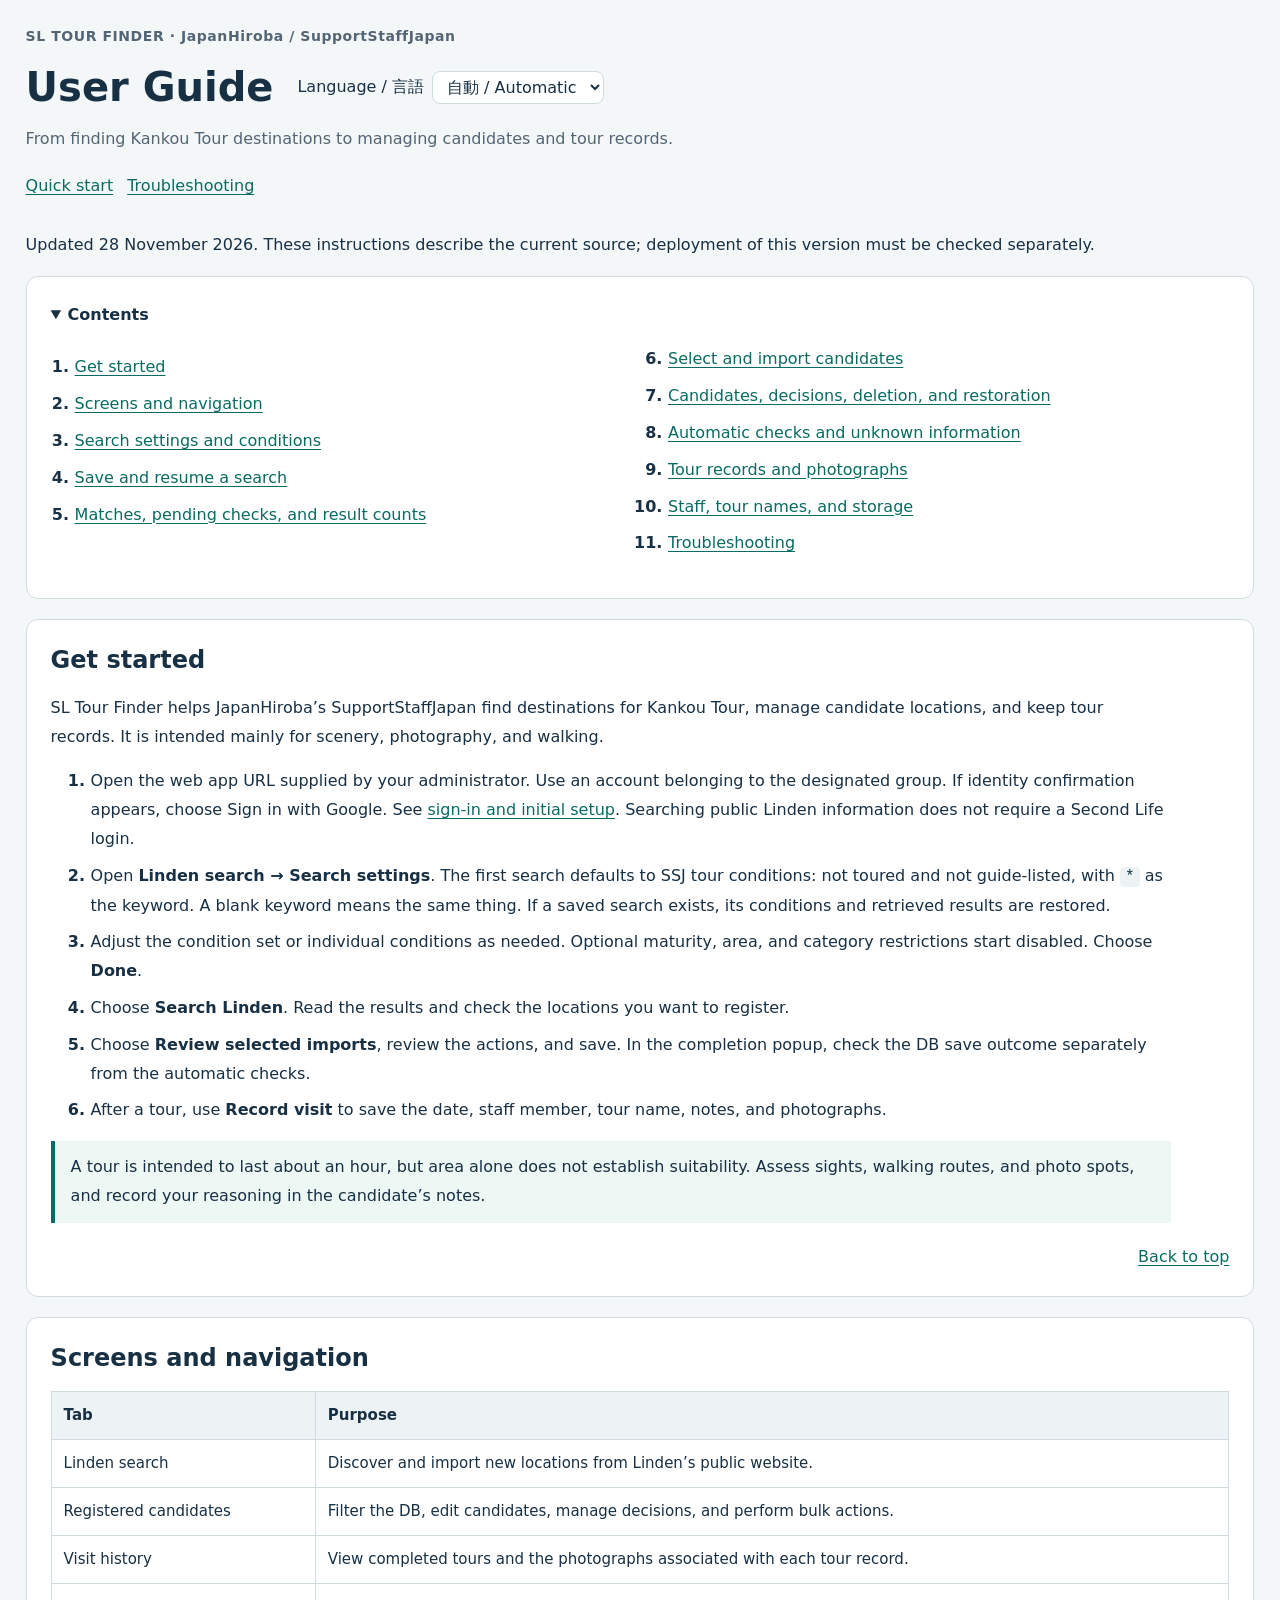
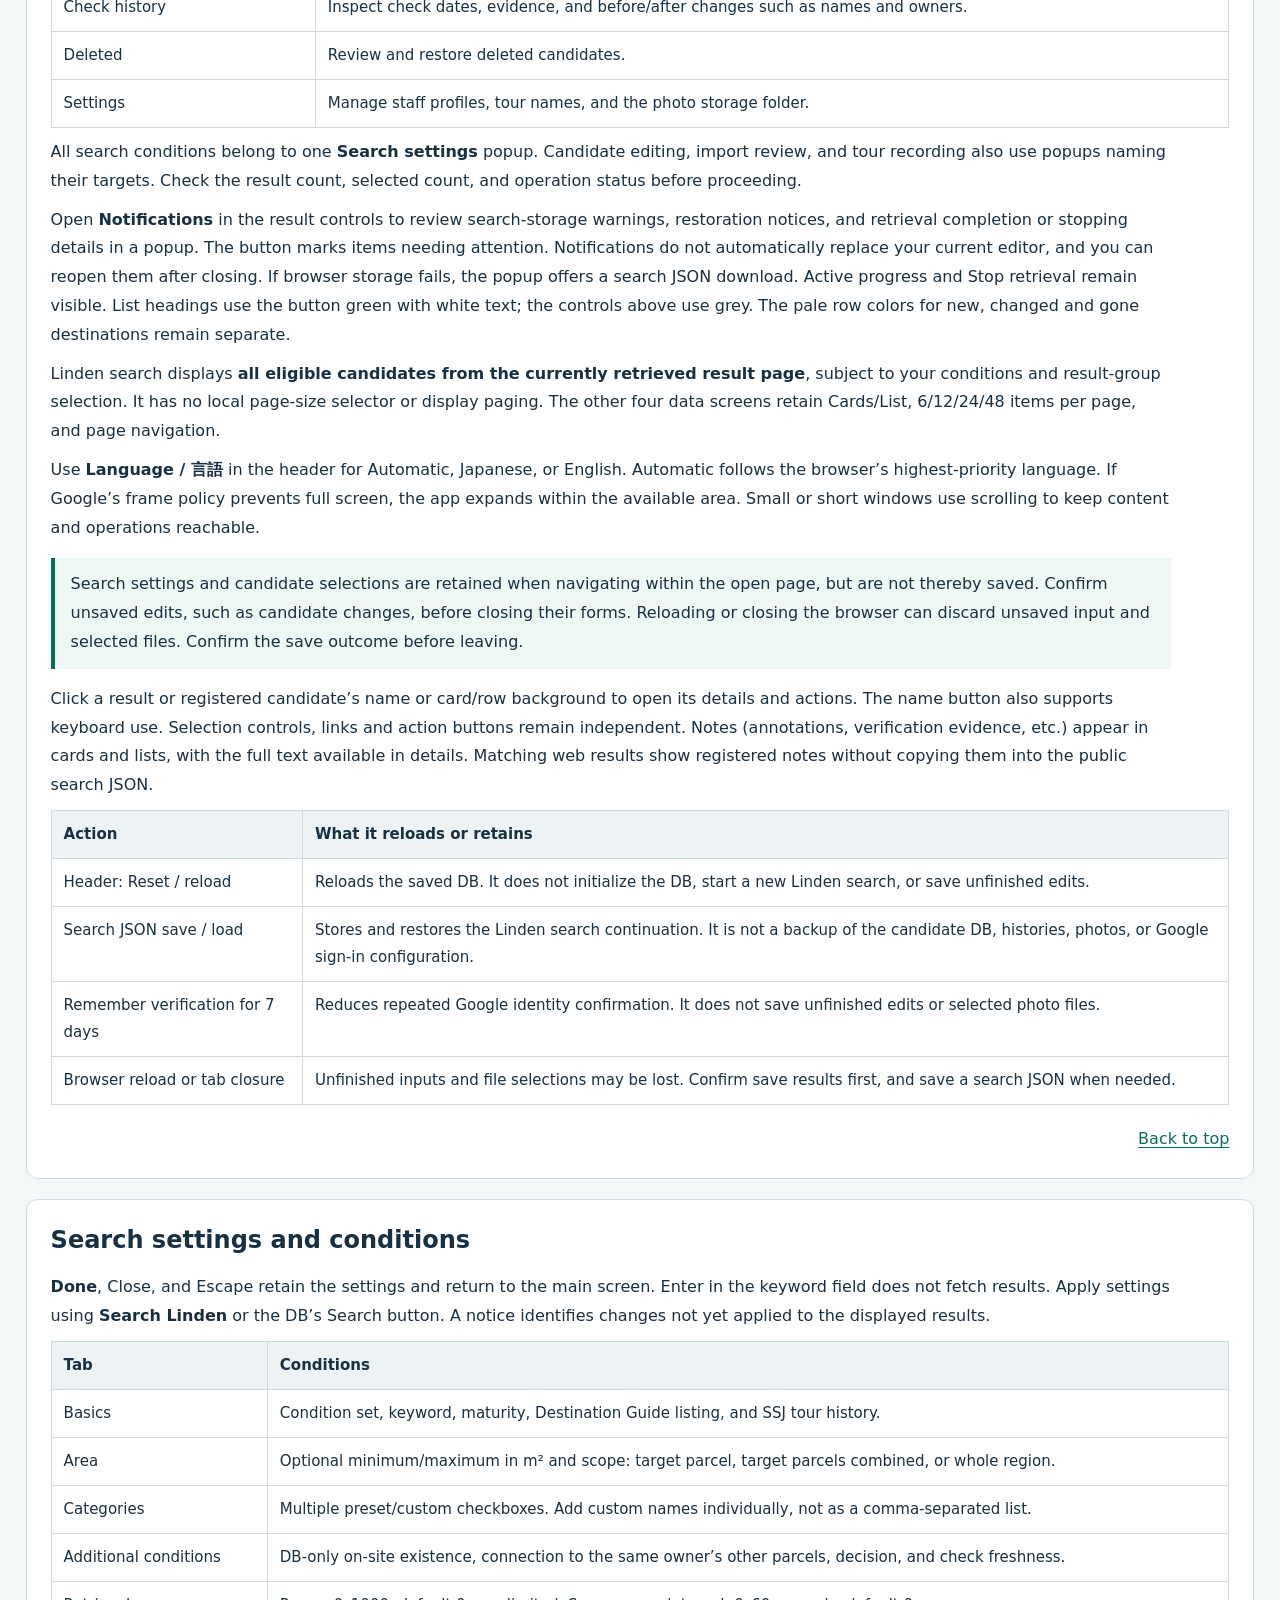
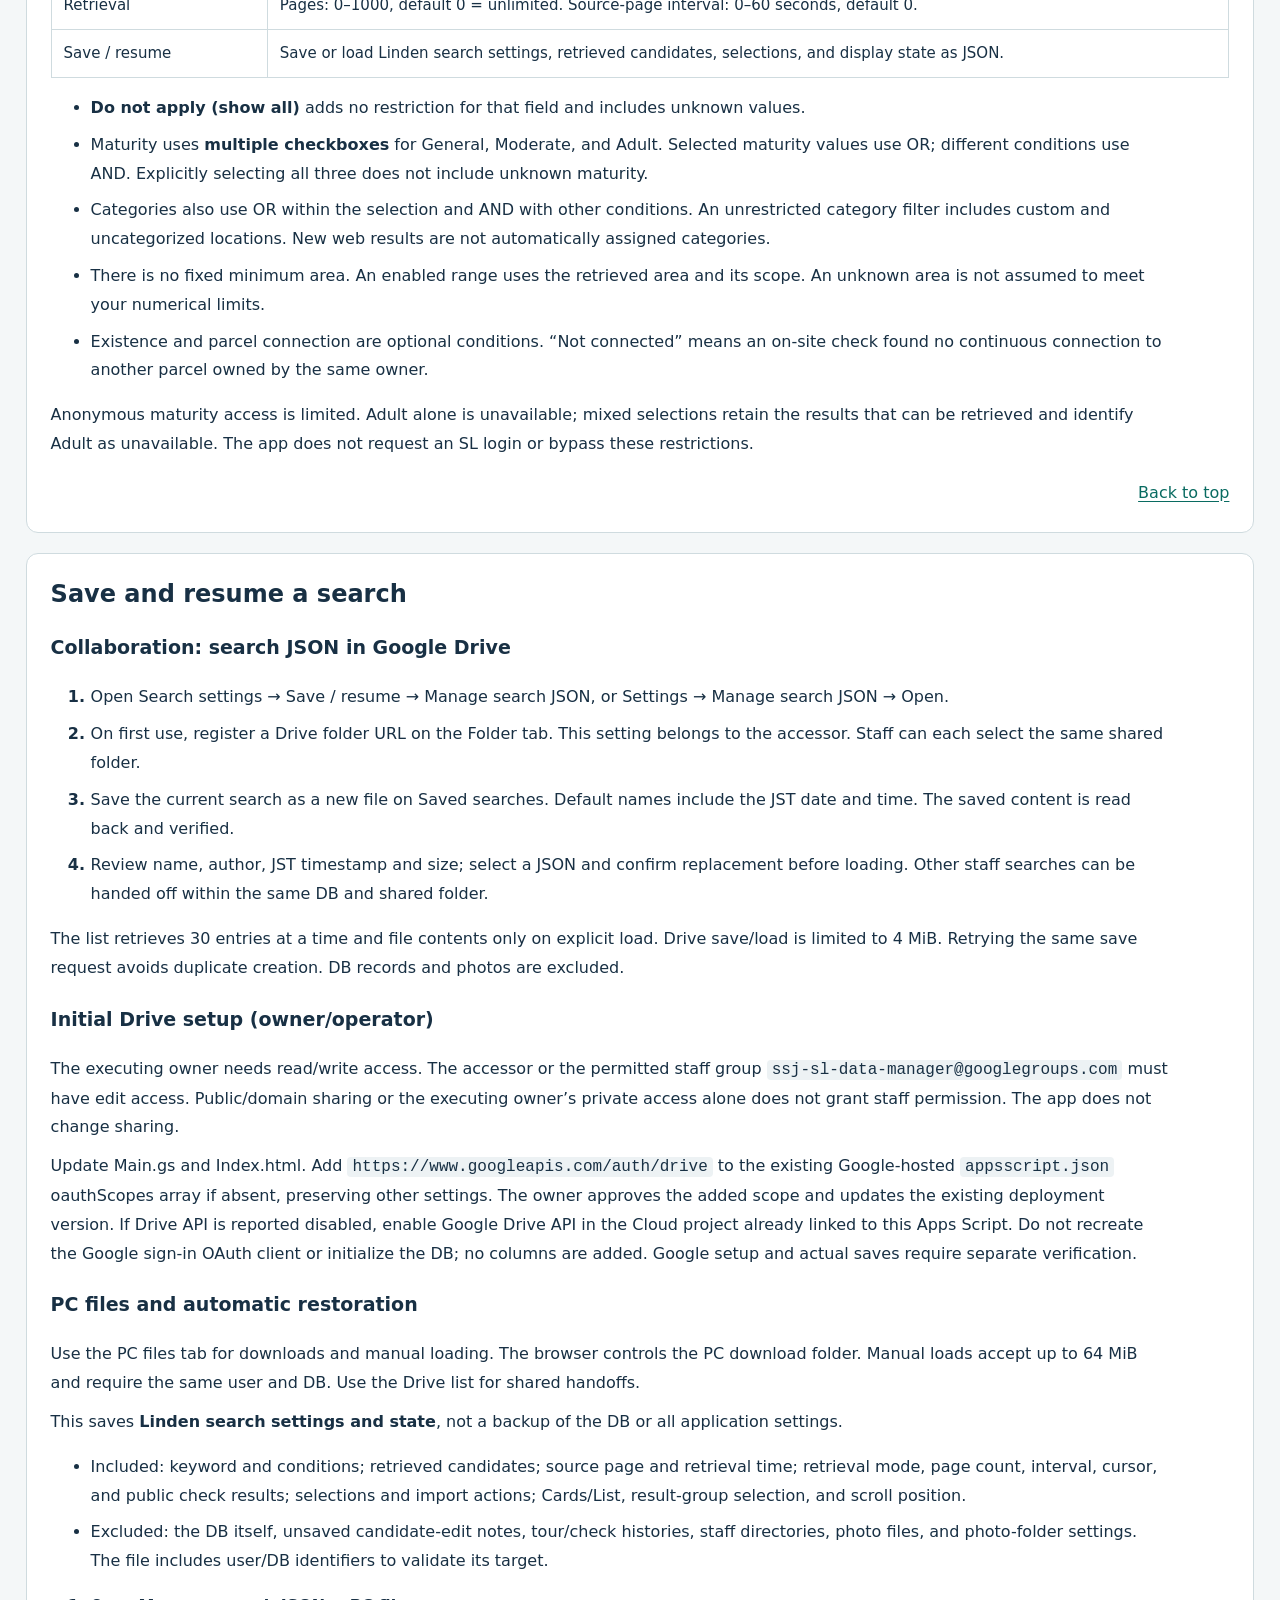
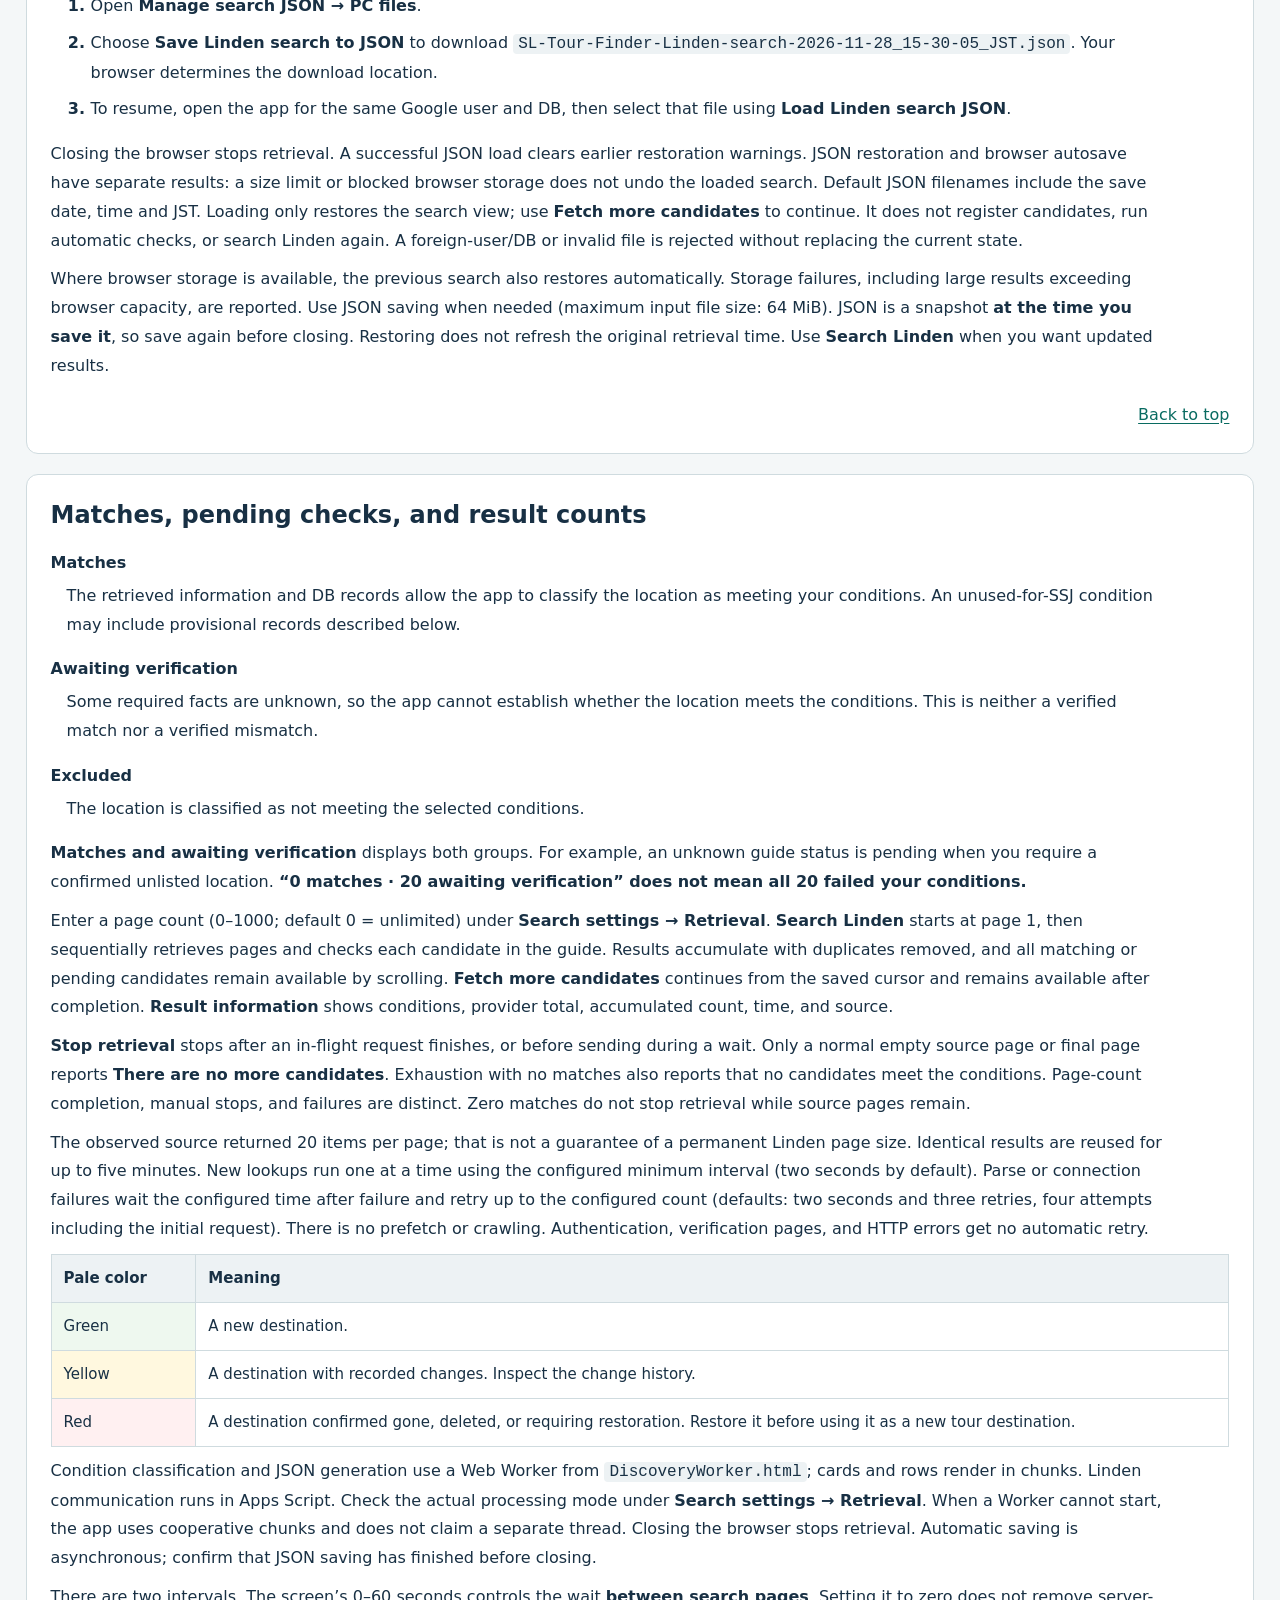
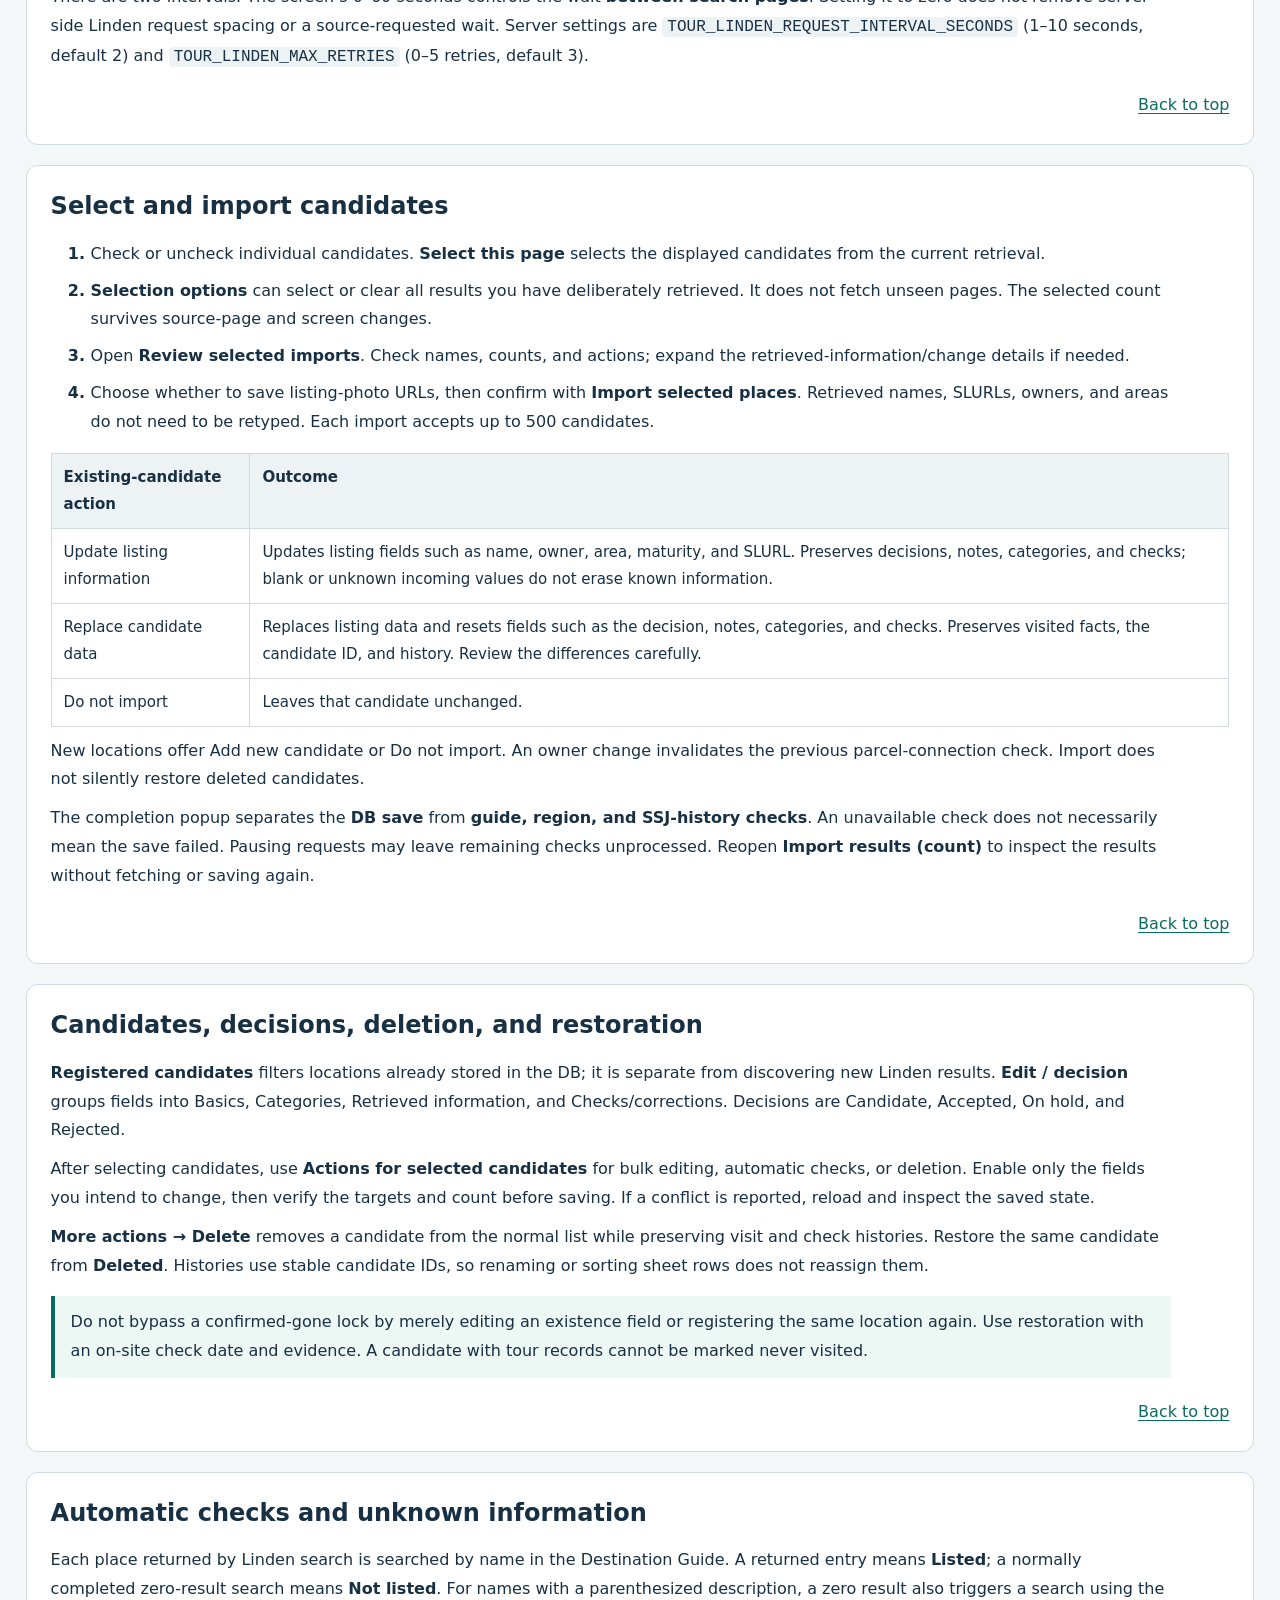
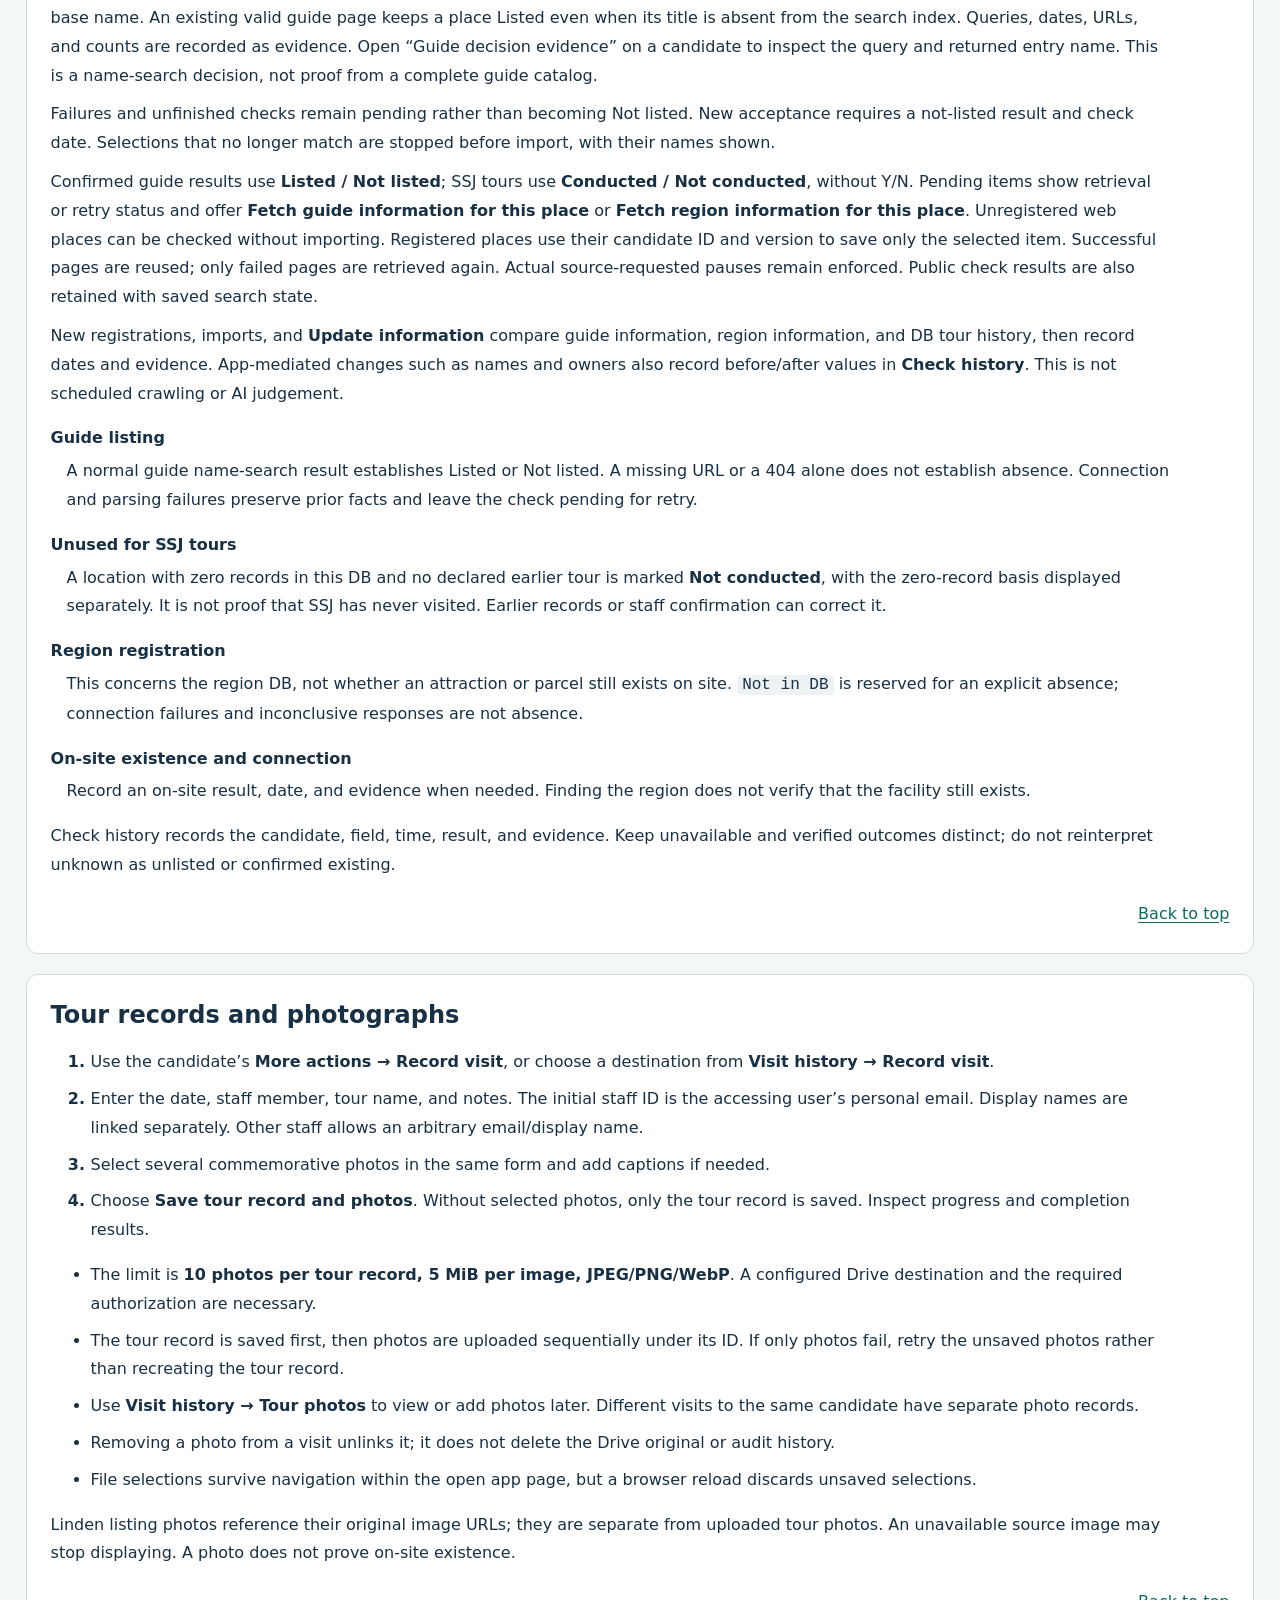
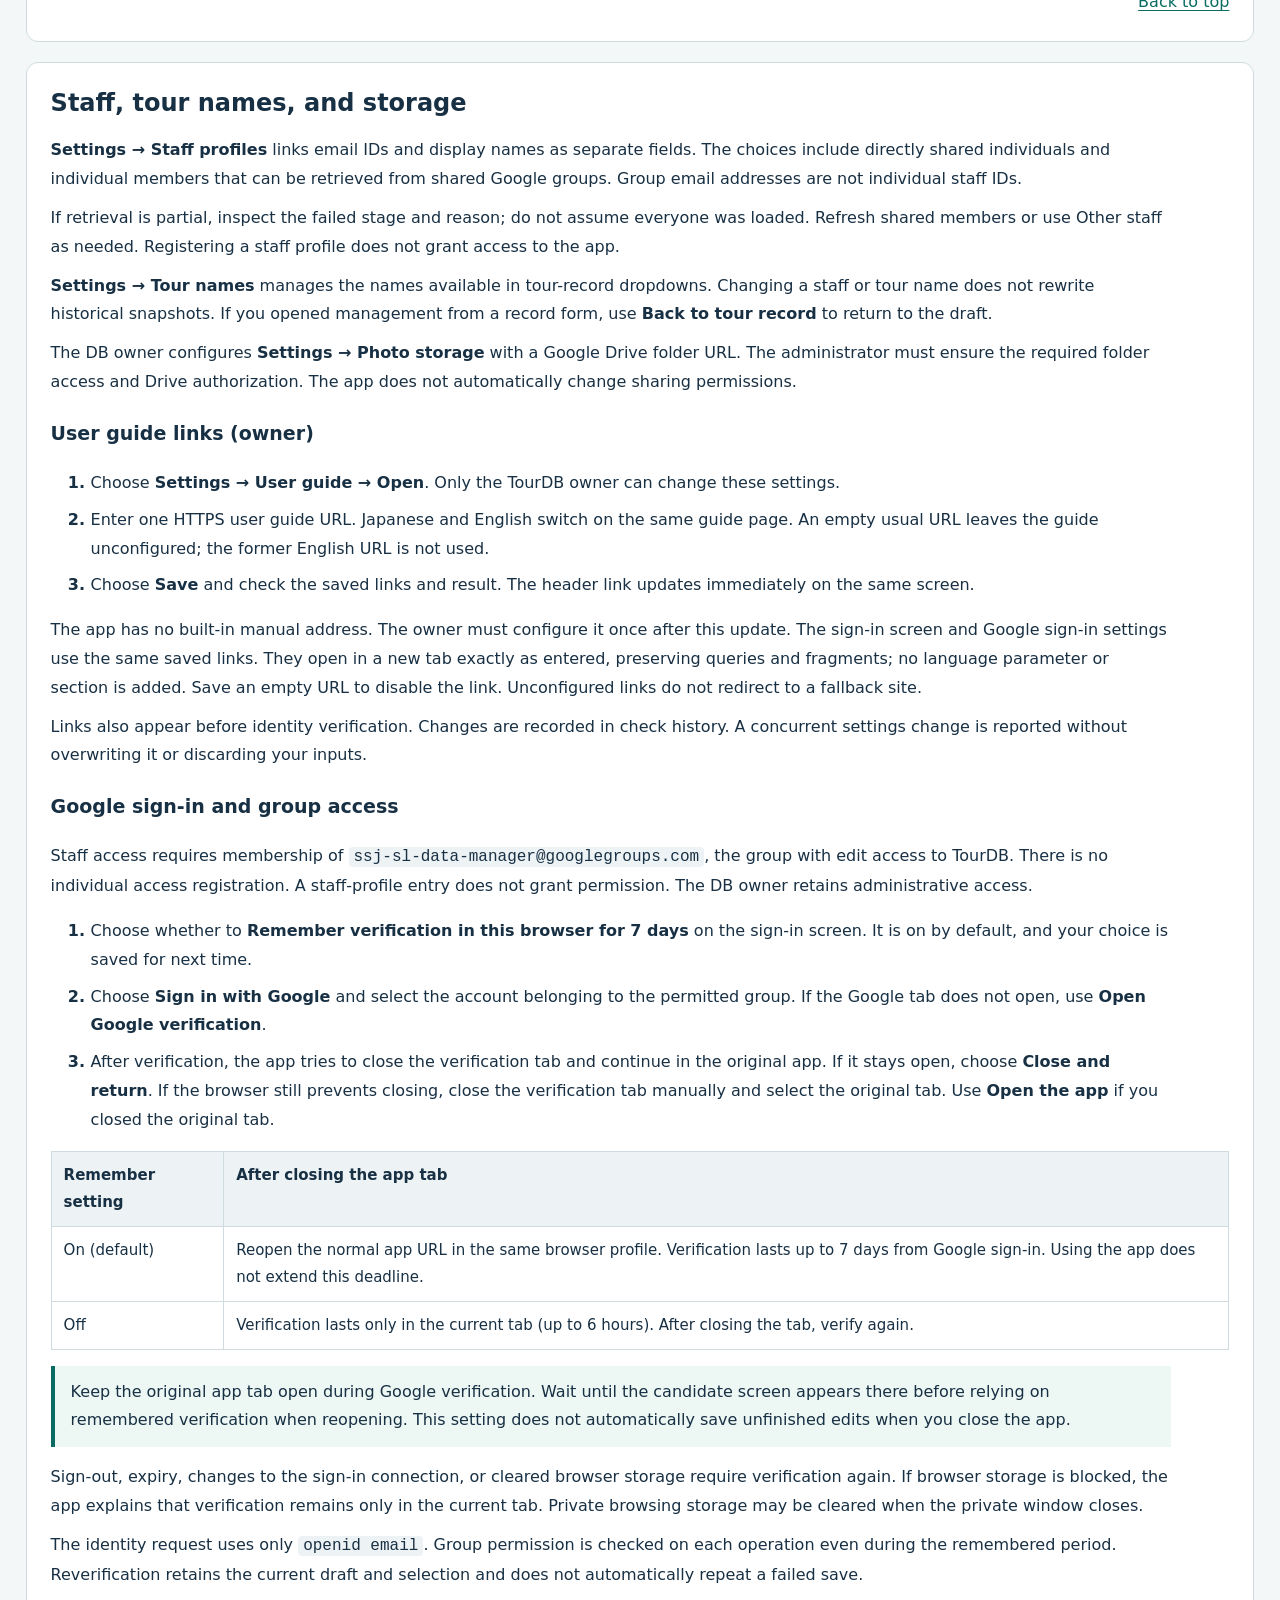
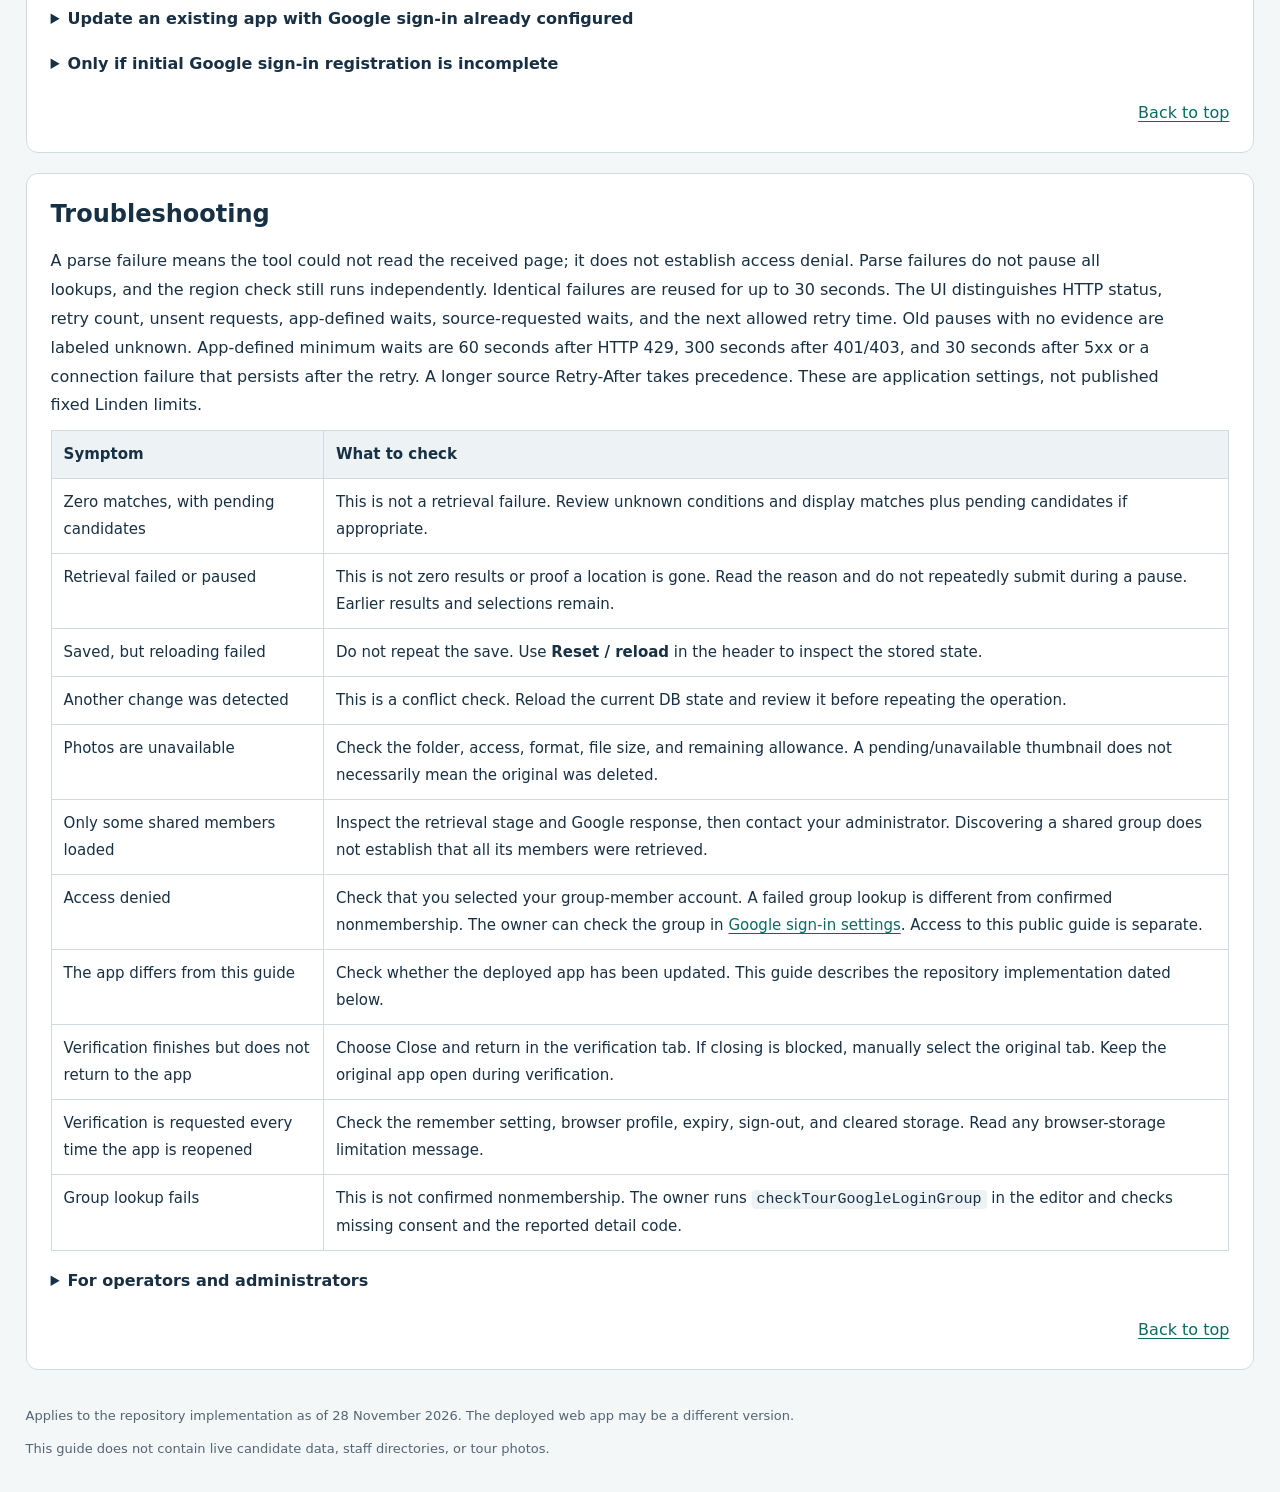
==== commit 5fc1d6bd: "Document shared Drive search JSON management" ====
--- a/docs/index.html
+++ b/docs/index.html
@@ -12,9 +12,9 @@
 <div class="guide-toolbar"><label for="guide-language">Language / 言語</label><select id="guide-language"><option value="auto">自動 / Automatic</option><option value="ja">日本語</option><option value="en">English</option></select></div>
 <div id="guide-body" lang="ja"><a class="skip" href="#content">本文へ移動</a><header><div class="brand">SL TOUR FINDER · JapanHiroba / SupportStaffJapan</div><div class="guide-heading"><h1>取扱説明書</h1></div><p class="subtitle">「Kankou Tour」の行き先検索から、候補選定・ツアーの実施記録まで。</p><nav aria-label="説明書の案内"><a href="#start">最初の操作</a><a href="#trouble">困ったとき</a></nav></header>
 <main id="content"><p class="muted">更新日：2026年11月28日。現行ソースの操作説明です。公開中のアプリへ反映済みかは別途確認してください。</p><details class="toc" open><summary>目次</summary><ol><li><a href="#start">まず使ってみる</a></li><li><a href="#navigation">画面と基本操作</a></li><li><a href="#search">検索設定と条件の組み合わせ</a></li><li><a href="#resume">検索の続きを保存・再開</a></li><li><a href="#results">一致・確認待ち・取得件数の読み方</a></li><li><a href="#import">候補を選んで取り込む</a></li><li><a href="#candidates">登録済み候補・採否・削除と復元</a></li><li><a href="#checks">自動確認と「未確認」の扱い</a></li><li><a href="#tours">ツアー実施記録と記念写真</a></li><li><a href="#settings">担当者・ツアー名・保存先</a></li><li><a href="#trouble">困ったとき</a></li></ol></details><section id="start" aria-labelledby="h-start"><h2 id="h-start">まず使ってみる</h2><p>SL Tour Finderは、JapanHirobaのSupportStaffJapanが行う「Kankou Tour」の行き先を探し、候補の選定と実施記録を管理するWebアプリです。主な用途は景観・撮影・散策です。</p><ol><li>運用担当者から案内されたWebアプリURLを開きます。利用には指定グループへの所属が必要です。本人確認画面が出た場合は「Googleでログイン」で所属アカウントを選びます。<a href="#google-login">ログインと初回設定</a>を参照してください。Lindenの公開情報を探すためにSecond Lifeへログインする必要はありません。</li><li>「Linden検索」→「検索設定」を開きます。初回はSSJツアー向け（未実施・公式未掲載）、検索語は <code>*</code> です。空欄も同じ扱いです。保存した検索がある場合は、前回の条件と取得結果を復元します。</li><li>必要なら条件セットや個別条件を変更します。成熟カテゴリ・面積・カテゴリー等の追加条件は未適用から始まります。「完了」で戻ります。</li><li>「Lindenで検索」を押します。候補を読み、登録したい場所にチェックします。</li><li>「選択した候補の取り込みを確認」で処理方法を確認して保存します。完了後の「取り込み結果」で、DB保存と照合結果を別々に確認します。</li><li>ツアーを行ったら「実施を記録」で日付・担当者・ツアー名・メモ・記念写真を保存します。</li></ol><aside>ツアーの目安は約1時間ですが、面積だけで適性を確定しません。見どころ・散策ルート・撮影スポットを見て判断し、候補のメモに残してください。</aside><a class="back" href="#top">先頭へ戻る</a></section>
-<section id="navigation" aria-labelledby="h-navigation"><h2 id="h-navigation">画面と基本操作</h2><div class="table-wrap"><table><thead><tr><th>タブ</th><th>用途</th></tr></thead><tbody><tr><td>Linden検索</td><td>Lindenの公開Webから新しい候補を探して取り込む。</td></tr><tr><td>登録済み候補</td><td>DB内の候補を絞り込み、編集・採否変更・一括操作を行う。</td></tr><tr><td>実施履歴</td><td>ツアーの実施記録と、その回に関連付けた記念写真を見る。</td></tr><tr><td>確認履歴</td><td>確認日時・根拠・名称や所有者等の変更前後を確認する。</td></tr><tr><td>削除済み</td><td>削除した候補を確認して復元する。</td></tr><tr><td>設定</td><td>担当者・ツアー名・記念写真の保存先を管理する。所有者は取説URLとGoogleログインも設定する。</td></tr></tbody></table></div><p>検索条件は1つの「検索設定」ポップアップで編集します。候補編集、取り込み確認、実施記録等も対象名が表示されたポップアップで行います。メイン画面の件数・選択数・状態表示を確認してから操作してください。</p><p>検索の保存・復元の警告、復元通知、Lindenの取得終了・停止の内容は、結果操作欄の<strong>「通知」</strong>からポップアップで確認します。要確認の通知はボタンに表示し、自動で編集画面を開き直しません。閉じた後も「通知」で再確認できます。保存できない場合はポップアップから検索JSONを保存できます。取得中の進捗と停止操作は引き続き表示します。一覧の列見出しはボタンと同じグリーンに白文字、その上の操作エリアはグレーです。候補の新規・変更・消滅を表す淡い行色は別に維持します。</p><p>Linden検索は、今回の取得分のうち条件と表示グループに該当する候補を<strong>全件表示</strong>します。表示件数指定や表示用のページ送りはありません。ほかの4つのデータ画面では、カード／一覧、6・12・24・48件表示、ページ送りを利用できます。</p><p>上部の「Language / 言語」は自動／日本語／Englishを切り替えます。自動はブラウザーの最優先言語に従います。「全画面」がGoogleのフレーム制限で使えない場合は、表示可能な領域内で拡張します。狭い・低い画面では全体スクロールで操作と全文に到達できます。</p><aside>検索設定の指定や候補の選択は画面内の移動でも保持しますが、保存したことにはなりません。候補編集などの未保存入力は、閉じる前に保存結果を確認してください。ブラウザー自体の再読み込み・終了では未保存入力や選択ファイルを失うことがあります。保存結果を確認してから閉じてください。</aside><p>検索結果・登録済み候補のカードや一覧行の名前・余白をクリックすると、対象の「詳細・操作」が開きます。名前はキーボードでも操作できます。チェック、リンク、操作ボタンは独立して動きます。「メモ(注記・確認根拠など)」はカードと一覧に表示し、詳細では全文を読めます。登録済み候補と同じWeb結果にもメモを表示しますが、公開検索JSONには保存しません。</p><div class="table-wrap"><table><thead><tr><th>操作</th><th>読み直す・保持する内容</th></tr></thead><tbody><tr><td>上部の「リセット読み込み」</td><td>保存済みDBを読み直します。DB初期化やLindenの再検索ではありません。未保存の編集をDBへ保存する操作でもありません。</td></tr><tr><td>検索JSONの保存・読み込み</td><td>Linden検索の続きだけを保存・復元します。候補DB・履歴・写真・Googleログイン設定のバックアップではありません。</td></tr><tr><td>本人確認の7日間保持</td><td>Googleでの再確認を省く設定です。未保存の編集や選択写真を保存する機能ではありません。</td></tr><tr><td>ブラウザーの再読み込み・タブ終了</td><td>未保存入力・選択ファイルは失われる場合があります。保存結果を確認し、Linden検索の続きは必要に応じてJSONにも保存してください。</td></tr></tbody></table></div><a class="back" href="#top">先頭へ戻る</a></section>
+<section id="navigation" aria-labelledby="h-navigation"><h2 id="h-navigation">画面と基本操作</h2><div class="table-wrap"><table><thead><tr><th>タブ</th><th>用途</th></tr></thead><tbody><tr><td>Linden検索</td><td>Lindenの公開Webから新しい候補を探して取り込む。</td></tr><tr><td>登録済み候補</td><td>DB内の候補を絞り込み、編集・採否変更・一括操作を行う。</td></tr><tr><td>実施履歴</td><td>ツアーの実施記録と、その回に関連付けた記念写真を見る。</td></tr><tr><td>確認履歴</td><td>確認日時・根拠・名称や所有者等の変更前後を確認する。</td></tr><tr><td>削除済み</td><td>削除した候補を確認して復元する。</td></tr><tr><td>設定</td><td>担当者・ツアー名・記念写真の保存先・検索JSONを管理する。所有者は取説URLとGoogleログインも設定する。</td></tr></tbody></table></div><p>検索条件は1つの「検索設定」ポップアップで編集します。候補編集、取り込み確認、実施記録等も対象名が表示されたポップアップで行います。メイン画面の件数・選択数・状態表示を確認してから操作してください。</p><p>検索の保存・復元の警告、復元通知、Lindenの取得終了・停止の内容は、結果操作欄の<strong>「通知」</strong>からポップアップで確認します。要確認の通知はボタンに表示し、自動で編集画面を開き直しません。閉じた後も「通知」で再確認できます。保存できない場合はポップアップから検索JSONを保存できます。取得中の進捗と停止操作は引き続き表示します。一覧の列見出しはボタンと同じグリーンに白文字、その上の操作エリアはグレーです。候補の新規・変更・消滅を表す淡い行色は別に維持します。</p><p>Linden検索は、今回の取得分のうち条件と表示グループに該当する候補を<strong>全件表示</strong>します。表示件数指定や表示用のページ送りはありません。ほかの4つのデータ画面では、カード／一覧、6・12・24・48件表示、ページ送りを利用できます。</p><p>上部の「Language / 言語」は自動／日本語／Englishを切り替えます。自動はブラウザーの最優先言語に従います。「全画面」がGoogleのフレーム制限で使えない場合は、表示可能な領域内で拡張します。狭い・低い画面では全体スクロールで操作と全文に到達できます。</p><aside>検索設定の指定や候補の選択は画面内の移動でも保持しますが、保存したことにはなりません。候補編集などの未保存入力は、閉じる前に保存結果を確認してください。ブラウザー自体の再読み込み・終了では未保存入力や選択ファイルを失うことがあります。保存結果を確認してから閉じてください。</aside><p>検索結果・登録済み候補のカードや一覧行の名前・余白をクリックすると、対象の「詳細・操作」が開きます。名前はキーボードでも操作できます。チェック、リンク、操作ボタンは独立して動きます。「メモ(注記・確認根拠など)」はカードと一覧に表示し、詳細では全文を読めます。登録済み候補と同じWeb結果にもメモを表示しますが、公開検索JSONには保存しません。</p><div class="table-wrap"><table><thead><tr><th>操作</th><th>読み直す・保持する内容</th></tr></thead><tbody><tr><td>上部の「リセット読み込み」</td><td>保存済みDBを読み直します。DB初期化やLindenの再検索ではありません。未保存の編集をDBへ保存する操作でもありません。</td></tr><tr><td>検索JSONの保存・読み込み</td><td>Linden検索の続きだけを保存・復元します。候補DB・履歴・写真・Googleログイン設定のバックアップではありません。</td></tr><tr><td>本人確認の7日間保持</td><td>Googleでの再確認を省く設定です。未保存の編集や選択写真を保存する機能ではありません。</td></tr><tr><td>ブラウザーの再読み込み・タブ終了</td><td>未保存入力・選択ファイルは失われる場合があります。保存結果を確認し、Linden検索の続きは必要に応じてJSONにも保存してください。</td></tr></tbody></table></div><a class="back" href="#top">先頭へ戻る</a></section>
 <section id="search" aria-labelledby="h-search"><h2 id="h-search">検索設定と条件の組み合わせ</h2><p>「完了」・閉じる・Escapeは指定を保持して戻るだけです。検索語のEnterでも取得しません。メイン画面の<strong>「Lindenで検索」</strong>またはDBの検索ボタンで条件を反映します。未反映の変更がある場合は、その旨を表示します。</p><div class="table-wrap"><table><thead><tr><th>タブ</th><th>設定する内容</th></tr></thead><tbody><tr><td>基本</td><td>条件セット、検索語、成熟カテゴリ、行き先ガイド掲載、SSJ実施状況。</td></tr><tr><td>面積</td><td>範囲指定、下限・上限の㎡、対象パーセル／対象パーセル合計／リージョン全体。</td></tr><tr><td>カテゴリー</td><td>プリセットと独自カテゴリーの複数チェック。独自名は1件ずつ追加し、カンマ区切りにしない。</td></tr><tr><td>追加条件</td><td>登録済みDBの現地存続、同所有者区画との接続、採否、確認日の新しさ。</td></tr><tr><td>取得</td><td>ページ数（0〜1000、既定0＝無制限）。検索ページの取得間隔は初期値0秒、0〜60秒で変更。</td></tr><tr><td>保存・再開</td><td>Linden検索の設定・取得済み候補・選択・表示状態をJSONで保存・読み込み。</td></tr></tbody></table></div><ul><li>追加条件の「適用しない（全て出る）」は、その項目では制限しないという意味です。未確認も含みます。</li><li>成熟カテゴリはGeneral／Moderate／Adultの<strong>複数チェック</strong>です。選択同士はOR、ほかの条件とはANDです。3つを明示指定した場合は成熟カテゴリ未確認の場所を含みません。</li><li>カテゴリーも複数選択内はOR、ほかの条件とはANDです。未適用なら独自カテゴリー・未分類も含みます。新しいWeb候補のカテゴリーは自動推定しません。</li><li>面積に固定の最低値はありません。範囲を指定した場合は取得した面積と対象範囲を使います。面積未確認は指定値に合うと見なしません。</li><li>現地存続・区画接続は既定の必須条件ではありません。「接続なし」は同じ所有者の別区画と地続きではないという確認です。</li></ul><p>公開取得できる成熟カテゴリには制限があります。Adultだけの指定は取得不可、ほかとの併用では取得できる結果を残してAdult取得不能を案内します。SLアカウントのログインや制限回避は行いません。</p><a class="back" href="#top">先頭へ戻る</a></section>
-<section id="resume" aria-labelledby="h-resume"><h2 id="h-resume">検索の続きを保存・再開</h2><p>対象は<strong>Linden検索の設定・状態</strong>です。登録済みDB本体やアプリ全設定のバックアップではありません。</p><ul><li>含めるもの：検索語・条件、取得済み候補、取得元ページ・取得日時、取得方法・ページ数・取得間隔・続きの位置、公開照会結果、候補の選択と取り込み方法、カード／一覧・表示グループ・スクロール位置。</li><li>含めないもの：DB本体、候補編集の未保存メモ、実施履歴・確認履歴、担当者名簿、写真本体、写真保存先設定。ファイルには対象を識別する利用者・DBの識別情報が含まれます。</li></ul><ol><li>「検索設定 → 保存・再開」を開きます。</li><li>「Linden検索の続きをJSON保存」で <code>SL-Tour-Finder-Linden-search.json</code> をダウンロードします。保存先はブラウザーの設定に従います。</li><li>再開する時は同じGoogle利用者・DBのアプリを開き、「Linden検索のJSONを読み込む」でそのファイルを選びます。</li></ol><p>ブラウザーを閉じると処理は停止します。読み込みは検索の続きを表示するだけです。「追加取得」で取得を続けます。候補のDB登録・自動照合・Lindenへの再検索は行いません。別の利用者・別DB・形式不正のファイルは拒否し、現在の状態を保持します。</p><p>同じブラウザーで保存機能が使える場合は、前回の検索を自動復元します。保存できない場合や大量取得でブラウザーの容量を超えた場合は画面で通知します。JSON保存を利用してください（読込上限64 MiB）。JSONは<strong>保存操作をした時点</strong>の記録なので、閉じる前に保存し直してください。保存済み結果の取得日時は更新されません。古い結果を更新する時は「Lindenで検索」を押します。</p><a class="back" href="#top">先頭へ戻る</a></section><section id="results" aria-labelledby="h-results"><h2 id="h-results">一致・確認待ち・取得件数の読み方</h2><dl><dt>一致</dt><dd>取得情報とDB記録から、指定した条件に合うと判定した候補です。SSJ未実施には後述の仮登録が含まれる場合があります。</dd><dt>確認待ち</dt><dd>未確認の項目があり、条件に合うか確定できない候補です。条件一致済みでも、条件不一致でもありません。</dd><dt>不一致</dt><dd>指定した条件に合わないと判定した候補です。</dd></dl><p>「一致と確認待ち」は両方を表示する設定です。例えば公式未掲載を指定した時、掲載有無が未確認なら確認待ちです。<strong>「一致0件・確認待ち20件」は、20件が不一致という意味ではありません。</strong></p><p>「検索設定 → 取得」で、ページ数を指定します（0〜1000、既定0＝無制限）。「Lindenで検索」で1ページ目から開始し、ページ取得と候補ごとのガイド検索を順番に行います。候補は重複を除いて累積し、スクロールして全件読めます。「追加取得」は続きから取得し、完了後も押せます。「取得情報」で条件・掲載総数・累計件数・日時・参照元を確認します。</p><p>「取得を停止」で途中停止できます。通常の空ページまたは最終ページに達した時だけ<strong>「もうこれ以上の候補はありません」</strong>と表示します。全取得後に一致0件なら条件一致する候補がないことも案内します。指定ページ数での停止、途中停止、失敗は別表示です。条件一致0件でも取得元に続きがあれば継続します。</p><p>確認できた取得元は1ページ20件でした。検索ページの取得間隔は「検索設定 → 取得」で0〜60秒、初期値0秒です。掲載判定は5件ずつまとめて送り、候補ごとのブラウザー側の待機を入れません。判定中も閲覧・表示切替・選択・取り込み確認・候補の編集保存を続けられます。保存・手動照会を優先します。進捗は専用欄へ表示し、操作結果の通知を上書きしません。サーバー側の待機指定・運用間隔が長ければそちらを優先します。同じ照会は5分再利用し、並列取得しません。サーバー内部の解析・通信失敗の再試行は運用設定（未設定時2秒・再試行3回）に従います。認証要求・確認用画面・拒否・回数制限では停止します。</p><div class="table-wrap"><table><thead><tr><th>淡い色</th><th>意味</th></tr></thead><tbody><tr><td class="new">緑</td><td>新規の行き先。</td></tr><tr><td class="changed">黄</td><td>記録後に変更があった行き先。変更履歴を確認する。</td></tr><tr><td class="gone">赤</td><td>消滅確認済み・削除済み等、復元が必要な行き先。復元まで新たな行き先に使えない。</td></tr></tbody></table></div><p>検索の条件判定とJSON生成は <code>DiscoveryWorker.html</code> のWeb Workerで処理し、カード・行は小分けに描画します。Lindenへの通信はApps Script側です。「検索設定 → 取得」で実際の処理方式を確認してください。Workerを使えない場合は画面と協調する分割処理へ切り替え、別スレッドで動いたとは表示しません。ブラウザーを閉じると取得は停止します。自動保存は非同期なので、閉じる前にJSON保存の完了を確認してください。</p><p>取得間隔には2種類あります。画面の0〜60秒は<strong>検索ページ間</strong>の待機です。0秒でも、サーバー側のLinden照会間隔や取得先の待機指定は省略しません。サーバー側は <code>TOUR_LINDEN_REQUEST_INTERVAL_SECONDS</code>（1〜10秒、既定2）と <code>TOUR_LINDEN_MAX_RETRIES</code>（0〜5回、既定3）で設定します。</p><a class="back" href="#top">先頭へ戻る</a></section>
+<section id="resume" aria-labelledby="h-resume"><h2 id="h-resume">検索の続きを保存・再開</h2><h3>共同作業：Google Driveの検索JSON管理</h3><ol><li>「検索設定 → 保存・再開 → 検索JSONの管理」または「設定 → 検索JSONの管理 → 開く」を選びます。</li><li>初回は「保存先」でDriveフォルダーURLを登録。設定はアクセス者ごとです。同じスタッフ共有フォルダーを各自が指定できます。</li><li>「保存済み」で現在の検索を新規ファイルへ保存。既定名はJST年月日時刻付きです。保存後は内容を読み直して一致を確認します。</li><li>一覧で名前・保存者・JST日時・サイズを確認してJSONを選び、置き換え確認にチェックして読み込みます。同じDBの共有フォルダー内なら他スタッフの検索も引き継げます。</li></ol><p>一覧は30件ずつ取得し、本文は明示的な読込時に取得します。Drive保存・読込は4 MiBまでです。再試行では同じ保存要求の重複作成を防ぎます。候補DBや写真は含めません。</p><h3>Driveの初回設定（所有者・運用担当者）</h3><p>実行所有者が読み書きでき、アクセス者本人または指定スタッフグループ <code>ssj-sl-data-manager@googlegroups.com</code> に編集共有されたフォルダーを使います。所有者だけの私有フォルダー権限や公開・ドメイン共有をスタッフの許可として扱いません。アプリは共有設定を変更しません。</p><p>Main.gs・Index.htmlを更新し、Google上の既存 <code>appsscript.json</code> の <code>oauthScopes</code> 配列へ <code>https://www.googleapis.com/auth/drive</code> がなければ追加します。他の設定は保持し、所有者が追加権限を承認して既存デプロイの版を更新します。Drive API無効と表示された場合は、既に紐付いているCloudプロジェクトでGoogle Drive APIを有効化します。GoogleログインのOAuthクライアント再登録・DB初期化・列追加は不要です。Google上の設定・保存成功は別途確認が必要です。</p><h3>PCファイルと自動復元</h3><p>ダウンロード・手動読込は管理画面の「PCファイル」を使います。PCの保存先はブラウザー設定に従い、読込上限は64 MiBです。同じ利用者・DBのファイルだけを受け付けます。共同引き継ぎはDriveの一覧から行います。</p><p>対象は<strong>Linden検索の設定・状態</strong>です。登録済みDB本体やアプリ全設定のバックアップではありません。</p><ul><li>含めるもの：検索語・条件、取得済み候補、取得元ページ・取得日時、取得方法・ページ数・取得間隔・続きの位置、公開照会結果、候補の選択と取り込み方法、カード／一覧・表示グループ・スクロール位置。</li><li>含めないもの：DB本体、候補編集の未保存メモ、実施履歴・確認履歴、担当者名簿、写真本体、写真保存先設定。ファイルには対象を識別する利用者・DBの識別情報が含まれます。</li></ul><ol><li>「検索JSONの管理 → PCファイル」を開きます。</li><li>「Linden検索の続きをJSON保存」で <code>SL-Tour-Finder-Linden-search-2026-11-28_15-30-05_JST.json</code> をダウンロードします。保存先はブラウザーの設定に従います。</li><li>再開する時は同じGoogle利用者・DBのアプリを開き、「Linden検索のJSONを読み込む」でそのファイルを選びます。</li></ol><p>ブラウザーを閉じると処理は停止します。正常なJSON読み込み後は以前の復元警告を解除します。JSON復元の成功と、ブラウザーへの自動保存の結果は別に表示します。自動保存が容量制限・保存拒否で失敗しても、読み込んだ検索はこのタブで使用できます。既定のJSONファイル名には保存時の年月日時刻とJSTを付けます。読み込みは検索の続きを表示するだけです。「追加取得」で取得を続けます。候補のDB登録・自動照合・Lindenへの再検索は行いません。別の利用者・別DB・形式不正のファイルは拒否し、現在の状態を保持します。</p><p>同じブラウザーで保存機能が使える場合は、前回の検索を自動復元します。保存できない場合や大量取得でブラウザーの容量を超えた場合は画面で通知します。JSON保存を利用してください（読込上限64 MiB）。JSONは<strong>保存操作をした時点</strong>の記録なので、閉じる前に保存し直してください。保存済み結果の取得日時は更新されません。古い結果を更新する時は「Lindenで検索」を押します。</p><a class="back" href="#top">先頭へ戻る</a></section><section id="results" aria-labelledby="h-results"><h2 id="h-results">一致・確認待ち・取得件数の読み方</h2><dl><dt>一致</dt><dd>取得情報とDB記録から、指定した条件に合うと判定した候補です。SSJ未実施には後述の仮登録が含まれる場合があります。</dd><dt>確認待ち</dt><dd>未確認の項目があり、条件に合うか確定できない候補です。条件一致済みでも、条件不一致でもありません。</dd><dt>不一致</dt><dd>指定した条件に合わないと判定した候補です。</dd></dl><p>「一致と確認待ち」は両方を表示する設定です。例えば公式未掲載を指定した時、掲載有無が未確認なら確認待ちです。<strong>「一致0件・確認待ち20件」は、20件が不一致という意味ではありません。</strong></p><p>「検索設定 → 取得」で、ページ数を指定します（0〜1000、既定0＝無制限）。「Lindenで検索」で1ページ目から開始し、ページ取得と候補ごとのガイド検索を順番に行います。候補は重複を除いて累積し、スクロールして全件読めます。「追加取得」は続きから取得し、完了後も押せます。「取得情報」で条件・掲載総数・累計件数・日時・参照元を確認します。</p><p>「取得を停止」で途中停止できます。通常の空ページまたは最終ページに達した時だけ<strong>「もうこれ以上の候補はありません」</strong>と表示します。全取得後に一致0件なら条件一致する候補がないことも案内します。指定ページ数での停止、途中停止、失敗は別表示です。条件一致0件でも取得元に続きがあれば継続します。</p><p>確認できた取得元は1ページ20件でした。検索ページの取得間隔は「検索設定 → 取得」で0〜60秒、初期値0秒です。掲載判定は5件ずつまとめて送り、候補ごとのブラウザー側の待機を入れません。判定中も閲覧・表示切替・選択・取り込み確認・候補の編集保存を続けられます。保存・手動照会を優先します。進捗は専用欄へ表示し、操作結果の通知を上書きしません。サーバー側の待機指定・運用間隔が長ければそちらを優先します。同じ照会は5分再利用し、並列取得しません。サーバー内部の解析・通信失敗の再試行は運用設定（未設定時2秒・再試行3回）に従います。認証要求・確認用画面・拒否・回数制限では停止します。</p><div class="table-wrap"><table><thead><tr><th>淡い色</th><th>意味</th></tr></thead><tbody><tr><td class="new">緑</td><td>新規の行き先。</td></tr><tr><td class="changed">黄</td><td>記録後に変更があった行き先。変更履歴を確認する。</td></tr><tr><td class="gone">赤</td><td>消滅確認済み・削除済み等、復元が必要な行き先。復元まで新たな行き先に使えない。</td></tr></tbody></table></div><p>検索の条件判定とJSON生成は <code>DiscoveryWorker.html</code> のWeb Workerで処理し、カード・行は小分けに描画します。Lindenへの通信はApps Script側です。「検索設定 → 取得」で実際の処理方式を確認してください。Workerを使えない場合は画面と協調する分割処理へ切り替え、別スレッドで動いたとは表示しません。ブラウザーを閉じると取得は停止します。自動保存は非同期なので、閉じる前にJSON保存の完了を確認してください。</p><p>取得間隔には2種類あります。画面の0〜60秒は<strong>検索ページ間</strong>の待機です。0秒でも、サーバー側のLinden照会間隔や取得先の待機指定は省略しません。サーバー側は <code>TOUR_LINDEN_REQUEST_INTERVAL_SECONDS</code>（1〜10秒、既定2）と <code>TOUR_LINDEN_MAX_RETRIES</code>（0〜5回、既定3）で設定します。</p><a class="back" href="#top">先頭へ戻る</a></section>
 <section id="import" aria-labelledby="h-import"><h2 id="h-import">候補を選んで取り込む</h2><ol><li>個別のチェックで候補をON/OFFします。「このページを全選択」は、現在表示している取得分が対象です。</li><li>「選択の操作」で手動取得済みの結果全体を選択・解除できます。未取得ページを取得する操作ではありません。選択数は別の取得元や画面へ移動しても保持します。</li><li>「選択した候補の取り込みを確認」を開きます。対象名・件数・処理方法を確認し、必要なら「取得情報・変更内容を見る」を開きます。</li><li>掲載写真のURLを保存するか選び、「選択した候補を取り込む」で確定します。取得済みの名称・SLURL・所有者・面積等を再入力する必要はありません。一括取り込みは1回500件までです。</li></ol><div class="table-wrap"><table><thead><tr><th>登録済み候補の処理</th><th>結果</th></tr></thead><tbody><tr><td>掲載情報を更新</td><td>名称・所有者・面積・成熟カテゴリ・SLURL等を更新。既存の採否・メモ・カテゴリー・確認結果を保持し、空欄や未確認で既知の情報を消さない。</td></tr><tr><td>候補データを置き換え</td><td>取得情報へ置き換え、採否・メモ・カテゴリー・確認項目等を初期状態へ戻す。訪問済みの事実、候補ID、履歴は保持する。差分をよく確認する。</td></tr><tr><td>取り込まない</td><td>その候補を変更しない。</td></tr></tbody></table></div><p>新規候補は新規登録／取り込まないを選べます。所有者変更時は、以前の所有者に対する接続確認を未確認へ戻します。削除済み候補は取り込みで自動復元しません。</p><p>完了後の「取り込み結果」は、<strong>DB保存</strong>と<strong>公式掲載・リージョン・SSJ実施状況の照合</strong>を分けて表示します。「照合不能」は必ずしも保存失敗ではありません。休止中は残りの確認が未処理になる場合があります。閉じた後も「取り込み結果（件数）」で再表示できます。結果を見るだけで再照会・再保存はしません。</p><a class="back" href="#top">先頭へ戻る</a></section>
 <section id="candidates" aria-labelledby="h-candidates"><h2 id="h-candidates">登録済み候補・採否・削除と復元</h2><p>「登録済み候補」の検索は、保存済みDB内の絞り込みです。新しいLinden候補の取得とは別です。「編集・採否」で基本・カテゴリー・取得情報・確認訂正のタブを切り替えます。採否は候補／採用／保留／見送りです。</p><p>複数の候補を選んだ場合は「選択した候補の操作」から一括編集・自動情報更新・削除を行います。一括編集では変更する項目を明示的にチェックし、対象名と件数を確認して保存します。更新の競合が出た場合は、保存済み状態を再取得して確認してください。</p><p>「その他の操作 → 削除」は通常の候補一覧から外す操作です。実施履歴・確認履歴は残ります。「削除済み」から同じ候補を復元できます。候補IDで関連付けるため、名前の変更やシートの並べ替えで履歴の対応を変えません。</p><aside>消滅確認済みの候補は、単に存続欄を書き換えたり、同じ場所を新規登録し直したりして再利用しないでください。「復元」で現地確認日と根拠を記録してから使います。実施履歴のある候補を未実施には変更できません。</aside><a class="back" href="#top">先頭へ戻る</a></section>
 <section id="checks" aria-labelledby="h-checks"><h2 id="h-checks">自動確認と「未確認」の扱い</h2><p>場所検索で得た候補を行き先ガイドで名称検索します。検索結果ありは<strong>掲載あり</strong>、正常終了した検索が0件なら<strong>掲載なし</strong>です。名称に括弧付き説明がある場合は、全文0件のあと基礎名でも検索します。登録済みガイドURLがある場合は、0件でも掲載ページが存在すれば掲載ありを保持します。検索語・日時・URL・件数を根拠として記録します。候補の「掲載判定の根拠」で検索語と返った掲載名を確認できます。これは名称検索の結果であり、ガイド全件を網羅した証明ではありません。</p><p>取得失敗・未処理は掲載なしにせず再試行待ちです。掲載なしと確認日がない候補は採用に変更できません。条件不一致へ変わった選択は、取り込み確認時・送信前に対象名を示して停止します。</p><p>公式掲載の確定結果は「掲載あり／掲載なし」、SSJツアーは「実施済／未実施」です。Y/Nを使いません。未処理の項目は「取得待ち／再試行待ち」とし、「この行き先の掲載情報を取得」「この行き先のリージョン情報を取得」で該当項目だけ取得します。未登録候補は取り込まずに取得でき、登録済みは該当候補ID・版を照合して選んだ項目だけ保存します。成功済みの照会は再利用し、失敗したページだけ再取得します。実際の拒否後の待機は解除しません。公開照会結果は検索状態の保存・再開にも含みます。</p><p>新規登録・取り込み後や「情報更新」では、行き先ガイド・リージョン情報・DBの実施履歴を照合して日時・根拠を保存します。名称・所有者等のアプリ経由の変更前後も「確認履歴」へ記録します。定期巡回やAIによる判定ではありません。</p><dl><dt>公式掲載</dt><dd>行き先ガイドの名称検索結果から掲載あり／掲載なしを記録します。公式URLなし・404だけでは掲載なしにしません。通信・解析失敗でも以前の確認結果を保持し、該当項目を再試行待ちにします。</dd><dt>SSJ未実施</dt><dd>SSJツアーは「実施済／未実施」で表示します。このDBの実施記録0件で過去実施の申告がない候補は「未実施」とし、記録0件という判定根拠を別表示します。過去に一度も行っていないという確認済みの意味ではありません。過去記録やスタッフ確認から訂正できます。</dd><dt>リージョン登録</dt><dd>リージョンの登録情報であり、施設・パーセルの現地存続とは別です。<code>Not in DB</code> は明確な該当なしだけを表し、通信失敗や判定不能には使いません。</dd><dt>現地存続・接続</dt><dd>必要な場合は現地の確認結果・日付・根拠を登録します。リージョンが見つかっただけで施設が存在するとは判断しません。</dd></dl><p>確認履歴では候補名・項目・日時・確認結果・根拠を確認します。取得不能と確認済みを区別し、未確認を未掲載・存在確認済みに読み替えないでください。</p><a class="back" href="#top">先頭へ戻る</a></section>
@@ -25,7 +25,7 @@
 <main id="content"><p class="muted">Updated 28 November 2026. These instructions describe the current source; deployment of this version must be checked separately.</p><details class="toc" open><summary>Contents</summary><ol><li><a href="#start">Get started</a></li><li><a href="#navigation">Screens and navigation</a></li><li><a href="#search">Search settings and conditions</a></li><li><a href="#resume">Save and resume a search</a></li><li><a href="#results">Matches, pending checks, and result counts</a></li><li><a href="#import">Select and import candidates</a></li><li><a href="#candidates">Candidates, decisions, deletion, and restoration</a></li><li><a href="#checks">Automatic checks and unknown information</a></li><li><a href="#tours">Tour records and photographs</a></li><li><a href="#settings">Staff, tour names, and storage</a></li><li><a href="#trouble">Troubleshooting</a></li></ol></details><section id="start" aria-labelledby="h-start"><h2 id="h-start">Get started</h2><p>SL Tour Finder helps JapanHiroba’s SupportStaffJapan find destinations for Kankou Tour, manage candidate locations, and keep tour records. It is intended mainly for scenery, photography, and walking.</p><ol><li>Open the web app URL supplied by your administrator. Use an account belonging to the designated group. If identity confirmation appears, choose Sign in with Google. See <a href="#google-login">sign-in and initial setup</a>. Searching public Linden information does not require a Second Life login.</li><li>Open <strong>Linden search → Search settings</strong>. The first search defaults to SSJ tour conditions: not toured and not guide-listed, with <code>*</code> as the keyword. A blank keyword means the same thing. If a saved search exists, its conditions and retrieved results are restored.</li><li>Adjust the condition set or individual conditions as needed. Optional maturity, area, and category restrictions start disabled. Choose <strong>Done</strong>.</li><li>Choose <strong>Search Linden</strong>. Read the results and check the locations you want to register.</li><li>Choose <strong>Review selected imports</strong>, review the actions, and save. In the completion popup, check the DB save outcome separately from the automatic checks.</li><li>After a tour, use <strong>Record visit</strong> to save the date, staff member, tour name, notes, and photographs.</li></ol><aside>A tour is intended to last about an hour, but area alone does not establish suitability. Assess sights, walking routes, and photo spots, and record your reasoning in the candidate’s notes.</aside><a class="back" href="#top">Back to top</a></section>
 <section id="navigation" aria-labelledby="h-navigation"><h2 id="h-navigation">Screens and navigation</h2><div class="table-wrap"><table><thead><tr><th>Tab</th><th>Purpose</th></tr></thead><tbody><tr><td>Linden search</td><td>Discover and import new locations from Linden’s public website.</td></tr><tr><td>Registered candidates</td><td>Filter the DB, edit candidates, manage decisions, and perform bulk actions.</td></tr><tr><td>Visit history</td><td>View completed tours and the photographs associated with each tour record.</td></tr><tr><td>Check history</td><td>Inspect check dates, evidence, and before/after changes such as names and owners.</td></tr><tr><td>Deleted</td><td>Review and restore deleted candidates.</td></tr><tr><td>Settings</td><td>Manage staff profiles, tour names, and the photo storage folder.</td></tr></tbody></table></div><p>All search conditions belong to one <strong>Search settings</strong> popup. Candidate editing, import review, and tour recording also use popups naming their targets. Check the result count, selected count, and operation status before proceeding.</p><p>Open <strong>Notifications</strong> in the result controls to review search-storage warnings, restoration notices, and retrieval completion or stopping details in a popup. The button marks items needing attention. Notifications do not automatically replace your current editor, and you can reopen them after closing. If browser storage fails, the popup offers a search JSON download. Active progress and Stop retrieval remain visible. List headings use the button green with white text; the controls above use grey. The pale row colors for new, changed and gone destinations remain separate.</p><p>Linden search displays <strong>all eligible candidates from the currently retrieved result page</strong>, subject to your conditions and result-group selection. It has no local page-size selector or display paging. The other four data screens retain Cards/List, 6/12/24/48 items per page, and page navigation.</p><p>Use <strong>Language / 言語</strong> in the header for Automatic, Japanese, or English. Automatic follows the browser’s highest-priority language. If Google’s frame policy prevents full screen, the app expands within the available area. Small or short windows use scrolling to keep content and operations reachable.</p><aside>Search settings and candidate selections are retained when navigating within the open page, but are not thereby saved. Confirm unsaved edits, such as candidate changes, before closing their forms. Reloading or closing the browser can discard unsaved input and selected files. Confirm the save outcome before leaving.</aside><p>Click a result or registered candidate’s name or card/row background to open its details and actions. The name button also supports keyboard use. Selection controls, links and action buttons remain independent. Notes (annotations, verification evidence, etc.) appear in cards and lists, with the full text available in details. Matching web results show registered notes without copying them into the public search JSON.</p><div class="table-wrap"><table><thead><tr><th>Action</th><th>What it reloads or retains</th></tr></thead><tbody><tr><td>Header: Reset / reload</td><td>Reloads the saved DB. It does not initialize the DB, start a new Linden search, or save unfinished edits.</td></tr><tr><td>Search JSON save / load</td><td>Stores and restores the Linden search continuation. It is not a backup of the candidate DB, histories, photos, or Google sign-in configuration.</td></tr><tr><td>Remember verification for 7 days</td><td>Reduces repeated Google identity confirmation. It does not save unfinished edits or selected photo files.</td></tr><tr><td>Browser reload or tab closure</td><td>Unfinished inputs and file selections may be lost. Confirm save results first, and save a search JSON when needed.</td></tr></tbody></table></div><a class="back" href="#top">Back to top</a></section>
 <section id="search" aria-labelledby="h-search"><h2 id="h-search">Search settings and conditions</h2><p><strong>Done</strong>, Close, and Escape retain the settings and return to the main screen. Enter in the keyword field does not fetch results. Apply settings using <strong>Search Linden</strong> or the DB’s Search button. A notice identifies changes not yet applied to the displayed results.</p><div class="table-wrap"><table><thead><tr><th>Tab</th><th>Conditions</th></tr></thead><tbody><tr><td>Basics</td><td>Condition set, keyword, maturity, Destination Guide listing, and SSJ tour history.</td></tr><tr><td>Area</td><td>Optional minimum/maximum in m² and scope: target parcel, target parcels combined, or whole region.</td></tr><tr><td>Categories</td><td>Multiple preset/custom checkboxes. Add custom names individually, not as a comma-separated list.</td></tr><tr><td>Additional conditions</td><td>DB-only on-site existence, connection to the same owner’s other parcels, decision, and check freshness.</td></tr><tr><td>Retrieval</td><td>Pages: 0–1000, default 0 = unlimited. Source-page interval: 0–60 seconds, default 0.</td></tr><tr><td>Save / resume</td><td>Save or load Linden search settings, retrieved candidates, selections, and display state as JSON.</td></tr></tbody></table></div><ul><li><strong>Do not apply (show all)</strong> adds no restriction for that field and includes unknown values.</li><li>Maturity uses <strong>multiple checkboxes</strong> for General, Moderate, and Adult. Selected maturity values use OR; different conditions use AND. Explicitly selecting all three does not include unknown maturity.</li><li>Categories also use OR within the selection and AND with other conditions. An unrestricted category filter includes custom and uncategorized locations. New web results are not automatically assigned categories.</li><li>There is no fixed minimum area. An enabled range uses the retrieved area and its scope. An unknown area is not assumed to meet your numerical limits.</li><li>Existence and parcel connection are optional conditions. “Not connected” means an on-site check found no continuous connection to another parcel owned by the same owner.</li></ul><p>Anonymous maturity access is limited. Adult alone is unavailable; mixed selections retain the results that can be retrieved and identify Adult as unavailable. The app does not request an SL login or bypass these restrictions.</p><a class="back" href="#top">Back to top</a></section>
-<section id="resume" aria-labelledby="h-resume"><h2 id="h-resume">Save and resume a search</h2><p>This saves <strong>Linden search settings and state</strong>, not a backup of the DB or all application settings.</p><ul><li>Included: keyword and conditions; retrieved candidates; source page and retrieval time; retrieval mode, page count, interval, cursor, and public check results; selections and import actions; Cards/List, result-group selection, and scroll position.</li><li>Excluded: the DB itself, unsaved candidate-edit notes, tour/check histories, staff directories, photo files, and photo-folder settings. The file includes user/DB identifiers to validate its target.</li></ul><ol><li>Open <strong>Search settings → Save / resume</strong>.</li><li>Choose <strong>Save Linden search to JSON</strong> to download <code>SL-Tour-Finder-Linden-search.json</code>. Your browser determines the download location.</li><li>To resume, open the app for the same Google user and DB, then select that file using <strong>Load Linden search JSON</strong>.</li></ol><p>Closing the browser stops retrieval. Loading only restores the search view; use <strong>Fetch more candidates</strong> to continue. It does not register candidates, run automatic checks, or search Linden again. A foreign-user/DB or invalid file is rejected without replacing the current state.</p><p>Where browser storage is available, the previous search also restores automatically. Storage failures, including large results exceeding browser capacity, are reported. Use JSON saving when needed (maximum input file size: 64 MiB). JSON is a snapshot <strong>at the time you save it</strong>, so save again before closing. Restoring does not refresh the original retrieval time. Use <strong>Search Linden</strong> when you want updated results.</p><a class="back" href="#top">Back to top</a></section><section id="results" aria-labelledby="h-results"><h2 id="h-results">Matches, pending checks, and result counts</h2><dl><dt>Matches</dt><dd>The retrieved information and DB records allow the app to classify the location as meeting your conditions. An unused-for-SSJ condition may include provisional records described below.</dd><dt>Awaiting verification</dt><dd>Some required facts are unknown, so the app cannot establish whether the location meets the conditions. This is neither a verified match nor a verified mismatch.</dd><dt>Excluded</dt><dd>The location is classified as not meeting the selected conditions.</dd></dl><p><strong>Matches and awaiting verification</strong> displays both groups. For example, an unknown guide status is pending when you require a confirmed unlisted location. <strong>“0 matches · 20 awaiting verification” does not mean all 20 failed your conditions.</strong></p><p>Enter a page count (0–1000; default 0 = unlimited) under <strong>Search settings → Retrieval</strong>. <strong>Search Linden</strong> starts at page 1, then sequentially retrieves pages and checks each candidate in the guide. Results accumulate with duplicates removed, and all matching or pending candidates remain available by scrolling. <strong>Fetch more candidates</strong> continues from the saved cursor and remains available after completion. <strong>Result information</strong> shows conditions, provider total, accumulated count, time, and source.</p><p><strong>Stop retrieval</strong> stops after an in-flight request finishes, or before sending during a wait. Only a normal empty source page or final page reports <strong>There are no more candidates</strong>. Exhaustion with no matches also reports that no candidates meet the conditions. Page-count completion, manual stops, and failures are distinct. Zero matches do not stop retrieval while source pages remain.</p><p>The observed source returned 20 items per page; that is not a guarantee of a permanent Linden page size. Identical results are reused for up to five minutes. New lookups run one at a time using the configured minimum interval (two seconds by default). Parse or connection failures wait the configured time after failure and retry up to the configured count (defaults: two seconds and three retries, four attempts including the initial request). There is no prefetch or crawling. Authentication, verification pages, and HTTP errors get no automatic retry.</p><div class="table-wrap"><table><thead><tr><th>Pale color</th><th>Meaning</th></tr></thead><tbody><tr><td class="new">Green</td><td>A new destination.</td></tr><tr><td class="changed">Yellow</td><td>A destination with recorded changes. Inspect the change history.</td></tr><tr><td class="gone">Red</td><td>A destination confirmed gone, deleted, or requiring restoration. Restore it before using it as a new tour destination.</td></tr></tbody></table></div><p>Condition classification and JSON generation use a Web Worker from <code>DiscoveryWorker.html</code>; cards and rows render in chunks. Linden communication runs in Apps Script. Check the actual processing mode under <strong>Search settings → Retrieval</strong>. When a Worker cannot start, the app uses cooperative chunks and does not claim a separate thread. Closing the browser stops retrieval. Automatic saving is asynchronous; confirm that JSON saving has finished before closing.</p><p>There are two intervals. The screen’s 0–60 seconds controls the wait <strong>between search pages</strong>. Setting it to zero does not remove server-side Linden request spacing or a source-requested wait. Server settings are <code>TOUR_LINDEN_REQUEST_INTERVAL_SECONDS</code> (1–10 seconds, default 2) and <code>TOUR_LINDEN_MAX_RETRIES</code> (0–5 retries, default 3).</p><a class="back" href="#top">Back to top</a></section>
+<section id="resume" aria-labelledby="h-resume"><h2 id="h-resume">Save and resume a search</h2><h3>Collaboration: search JSON in Google Drive</h3><ol><li>Open Search settings → Save / resume → Manage search JSON, or Settings → Manage search JSON → Open.</li><li>On first use, register a Drive folder URL on the Folder tab. This setting belongs to the accessor. Staff can each select the same shared folder.</li><li>Save the current search as a new file on Saved searches. Default names include the JST date and time. The saved content is read back and verified.</li><li>Review name, author, JST timestamp and size; select a JSON and confirm replacement before loading. Other staff searches can be handed off within the same DB and shared folder.</li></ol><p>The list retrieves 30 entries at a time and file contents only on explicit load. Drive save/load is limited to 4 MiB. Retrying the same save request avoids duplicate creation. DB records and photos are excluded.</p><h3>Initial Drive setup (owner/operator)</h3><p>The executing owner needs read/write access. The accessor or the permitted staff group <code>ssj-sl-data-manager@googlegroups.com</code> must have edit access. Public/domain sharing or the executing owner’s private access alone does not grant staff permission. The app does not change sharing.</p><p>Update Main.gs and Index.html. Add <code>https://www.googleapis.com/auth/drive</code> to the existing Google-hosted <code>appsscript.json</code> oauthScopes array if absent, preserving other settings. The owner approves the added scope and updates the existing deployment version. If Drive API is reported disabled, enable Google Drive API in the Cloud project already linked to this Apps Script. Do not recreate the Google sign-in OAuth client or initialize the DB; no columns are added. Google setup and actual saves require separate verification.</p><h3>PC files and automatic restoration</h3><p>Use the PC files tab for downloads and manual loading. The browser controls the PC download folder. Manual loads accept up to 64 MiB and require the same user and DB. Use the Drive list for shared handoffs.</p><p>This saves <strong>Linden search settings and state</strong>, not a backup of the DB or all application settings.</p><ul><li>Included: keyword and conditions; retrieved candidates; source page and retrieval time; retrieval mode, page count, interval, cursor, and public check results; selections and import actions; Cards/List, result-group selection, and scroll position.</li><li>Excluded: the DB itself, unsaved candidate-edit notes, tour/check histories, staff directories, photo files, and photo-folder settings. The file includes user/DB identifiers to validate its target.</li></ul><ol><li>Open <strong>Manage search JSON → PC files</strong>.</li><li>Choose <strong>Save Linden search to JSON</strong> to download <code>SL-Tour-Finder-Linden-search-2026-11-28_15-30-05_JST.json</code>. Your browser determines the download location.</li><li>To resume, open the app for the same Google user and DB, then select that file using <strong>Load Linden search JSON</strong>.</li></ol><p>Closing the browser stops retrieval. A successful JSON load clears earlier restoration warnings. JSON restoration and browser autosave have separate results: a size limit or blocked browser storage does not undo the loaded search. Default JSON filenames include the save date, time and JST. Loading only restores the search view; use <strong>Fetch more candidates</strong> to continue. It does not register candidates, run automatic checks, or search Linden again. A foreign-user/DB or invalid file is rejected without replacing the current state.</p><p>Where browser storage is available, the previous search also restores automatically. Storage failures, including large results exceeding browser capacity, are reported. Use JSON saving when needed (maximum input file size: 64 MiB). JSON is a snapshot <strong>at the time you save it</strong>, so save again before closing. Restoring does not refresh the original retrieval time. Use <strong>Search Linden</strong> when you want updated results.</p><a class="back" href="#top">Back to top</a></section><section id="results" aria-labelledby="h-results"><h2 id="h-results">Matches, pending checks, and result counts</h2><dl><dt>Matches</dt><dd>The retrieved information and DB records allow the app to classify the location as meeting your conditions. An unused-for-SSJ condition may include provisional records described below.</dd><dt>Awaiting verification</dt><dd>Some required facts are unknown, so the app cannot establish whether the location meets the conditions. This is neither a verified match nor a verified mismatch.</dd><dt>Excluded</dt><dd>The location is classified as not meeting the selected conditions.</dd></dl><p><strong>Matches and awaiting verification</strong> displays both groups. For example, an unknown guide status is pending when you require a confirmed unlisted location. <strong>“0 matches · 20 awaiting verification” does not mean all 20 failed your conditions.</strong></p><p>Enter a page count (0–1000; default 0 = unlimited) under <strong>Search settings → Retrieval</strong>. <strong>Search Linden</strong> starts at page 1, then sequentially retrieves pages and checks each candidate in the guide. Results accumulate with duplicates removed, and all matching or pending candidates remain available by scrolling. <strong>Fetch more candidates</strong> continues from the saved cursor and remains available after completion. <strong>Result information</strong> shows conditions, provider total, accumulated count, time, and source.</p><p><strong>Stop retrieval</strong> stops after an in-flight request finishes, or before sending during a wait. Only a normal empty source page or final page reports <strong>There are no more candidates</strong>. Exhaustion with no matches also reports that no candidates meet the conditions. Page-count completion, manual stops, and failures are distinct. Zero matches do not stop retrieval while source pages remain.</p><p>The observed source returned 20 items per page; that is not a guarantee of a permanent Linden page size. Identical results are reused for up to five minutes. New lookups run one at a time using the configured minimum interval (two seconds by default). Parse or connection failures wait the configured time after failure and retry up to the configured count (defaults: two seconds and three retries, four attempts including the initial request). There is no prefetch or crawling. Authentication, verification pages, and HTTP errors get no automatic retry.</p><div class="table-wrap"><table><thead><tr><th>Pale color</th><th>Meaning</th></tr></thead><tbody><tr><td class="new">Green</td><td>A new destination.</td></tr><tr><td class="changed">Yellow</td><td>A destination with recorded changes. Inspect the change history.</td></tr><tr><td class="gone">Red</td><td>A destination confirmed gone, deleted, or requiring restoration. Restore it before using it as a new tour destination.</td></tr></tbody></table></div><p>Condition classification and JSON generation use a Web Worker from <code>DiscoveryWorker.html</code>; cards and rows render in chunks. Linden communication runs in Apps Script. Check the actual processing mode under <strong>Search settings → Retrieval</strong>. When a Worker cannot start, the app uses cooperative chunks and does not claim a separate thread. Closing the browser stops retrieval. Automatic saving is asynchronous; confirm that JSON saving has finished before closing.</p><p>There are two intervals. The screen’s 0–60 seconds controls the wait <strong>between search pages</strong>. Setting it to zero does not remove server-side Linden request spacing or a source-requested wait. Server settings are <code>TOUR_LINDEN_REQUEST_INTERVAL_SECONDS</code> (1–10 seconds, default 2) and <code>TOUR_LINDEN_MAX_RETRIES</code> (0–5 retries, default 3).</p><a class="back" href="#top">Back to top</a></section>
 <section id="import" aria-labelledby="h-import"><h2 id="h-import">Select and import candidates</h2><ol><li>Check or uncheck individual candidates. <strong>Select this page</strong> selects the displayed candidates from the current retrieval.</li><li><strong>Selection options</strong> can select or clear all results you have deliberately retrieved. It does not fetch unseen pages. The selected count survives source-page and screen changes.</li><li>Open <strong>Review selected imports</strong>. Check names, counts, and actions; expand the retrieved-information/change details if needed.</li><li>Choose whether to save listing-photo URLs, then confirm with <strong>Import selected places</strong>. Retrieved names, SLURLs, owners, and areas do not need to be retyped. Each import accepts up to 500 candidates.</li></ol><div class="table-wrap"><table><thead><tr><th>Existing-candidate action</th><th>Outcome</th></tr></thead><tbody><tr><td>Update listing information</td><td>Updates listing fields such as name, owner, area, maturity, and SLURL. Preserves decisions, notes, categories, and checks; blank or unknown incoming values do not erase known information.</td></tr><tr><td>Replace candidate data</td><td>Replaces listing data and resets fields such as the decision, notes, categories, and checks. Preserves visited facts, the candidate ID, and history. Review the differences carefully.</td></tr><tr><td>Do not import</td><td>Leaves that candidate unchanged.</td></tr></tbody></table></div><p>New locations offer Add new candidate or Do not import. An owner change invalidates the previous parcel-connection check. Import does not silently restore deleted candidates.</p><p>The completion popup separates the <strong>DB save</strong> from <strong>guide, region, and SSJ-history checks</strong>. An unavailable check does not necessarily mean the save failed. Pausing requests may leave remaining checks unprocessed. Reopen <strong>Import results (count)</strong> to inspect the results without fetching or saving again.</p><a class="back" href="#top">Back to top</a></section>
 <section id="candidates" aria-labelledby="h-candidates"><h2 id="h-candidates">Candidates, decisions, deletion, and restoration</h2><p><strong>Registered candidates</strong> filters locations already stored in the DB; it is separate from discovering new Linden results. <strong>Edit / decision</strong> groups fields into Basics, Categories, Retrieved information, and Checks/corrections. Decisions are Candidate, Accepted, On hold, and Rejected.</p><p>After selecting candidates, use <strong>Actions for selected candidates</strong> for bulk editing, automatic checks, or deletion. Enable only the fields you intend to change, then verify the targets and count before saving. If a conflict is reported, reload and inspect the saved state.</p><p><strong>More actions → Delete</strong> removes a candidate from the normal list while preserving visit and check histories. Restore the same candidate from <strong>Deleted</strong>. Histories use stable candidate IDs, so renaming or sorting sheet rows does not reassign them.</p><aside>Do not bypass a confirmed-gone lock by merely editing an existence field or registering the same location again. Use restoration with an on-site check date and evidence. A candidate with tour records cannot be marked never visited.</aside><a class="back" href="#top">Back to top</a></section>
 <section id="checks" aria-labelledby="h-checks"><h2 id="h-checks">Automatic checks and unknown information</h2><p>Each place returned by Linden search is searched by name in the Destination Guide. A returned entry means <strong>Listed</strong>; a normally completed zero-result search means <strong>Not listed</strong>. For names with a parenthesized description, a zero result also triggers a search using the base name. An existing valid guide page keeps a place Listed even when its title is absent from the search index. Queries, dates, URLs, and counts are recorded as evidence. Open “Guide decision evidence” on a candidate to inspect the query and returned entry name. This is a name-search decision, not proof from a complete guide catalog.</p><p>Failures and unfinished checks remain pending rather than becoming Not listed. New acceptance requires a not-listed result and check date. Selections that no longer match are stopped before import, with their names shown.</p><p>Confirmed guide results use <strong>Listed / Not listed</strong>; SSJ tours use <strong>Conducted / Not conducted</strong>, without Y/N. Pending items show retrieval or retry status and offer <strong>Fetch guide information for this place</strong> or <strong>Fetch region information for this place</strong>. Unregistered web places can be checked without importing. Registered places use their candidate ID and version to save only the selected item. Successful pages are reused; only failed pages are retrieved again. Actual source-requested pauses remain enforced. Public check results are also retained with saved search state.</p><p>New registrations, imports, and <strong>Update information</strong> compare guide information, region information, and DB tour history, then record dates and evidence. App-mediated changes such as names and owners also record before/after values in <strong>Check history</strong>. This is not scheduled crawling or AI judgement.</p><dl><dt>Guide listing</dt><dd>A normal guide name-search result establishes Listed or Not listed. A missing URL or a 404 alone does not establish absence. Connection and parsing failures preserve prior facts and leave the check pending for retry.</dd><dt>Unused for SSJ tours</dt><dd>A location with zero records in this DB and no declared earlier tour is marked <strong>Not conducted</strong>, with the zero-record basis displayed separately. It is not proof that SSJ has never visited. Earlier records or staff confirmation can correct it.</dd><dt>Region registration</dt><dd>This concerns the region DB, not whether an attraction or parcel still exists on site. <code>Not in DB</code> is reserved for an explicit absence; connection failures and inconclusive responses are not absence.</dd><dt>On-site existence and connection</dt><dd>Record an on-site result, date, and evidence when needed. Finding the region does not verify that the facility still exists.</dd></dl><p>Check history records the candidate, field, time, result, and evidence. Keep unavailable and verified outcomes distinct; do not reinterpret unknown as unlisted or confirmed existing.</p><a class="back" href="#top">Back to top</a></section>
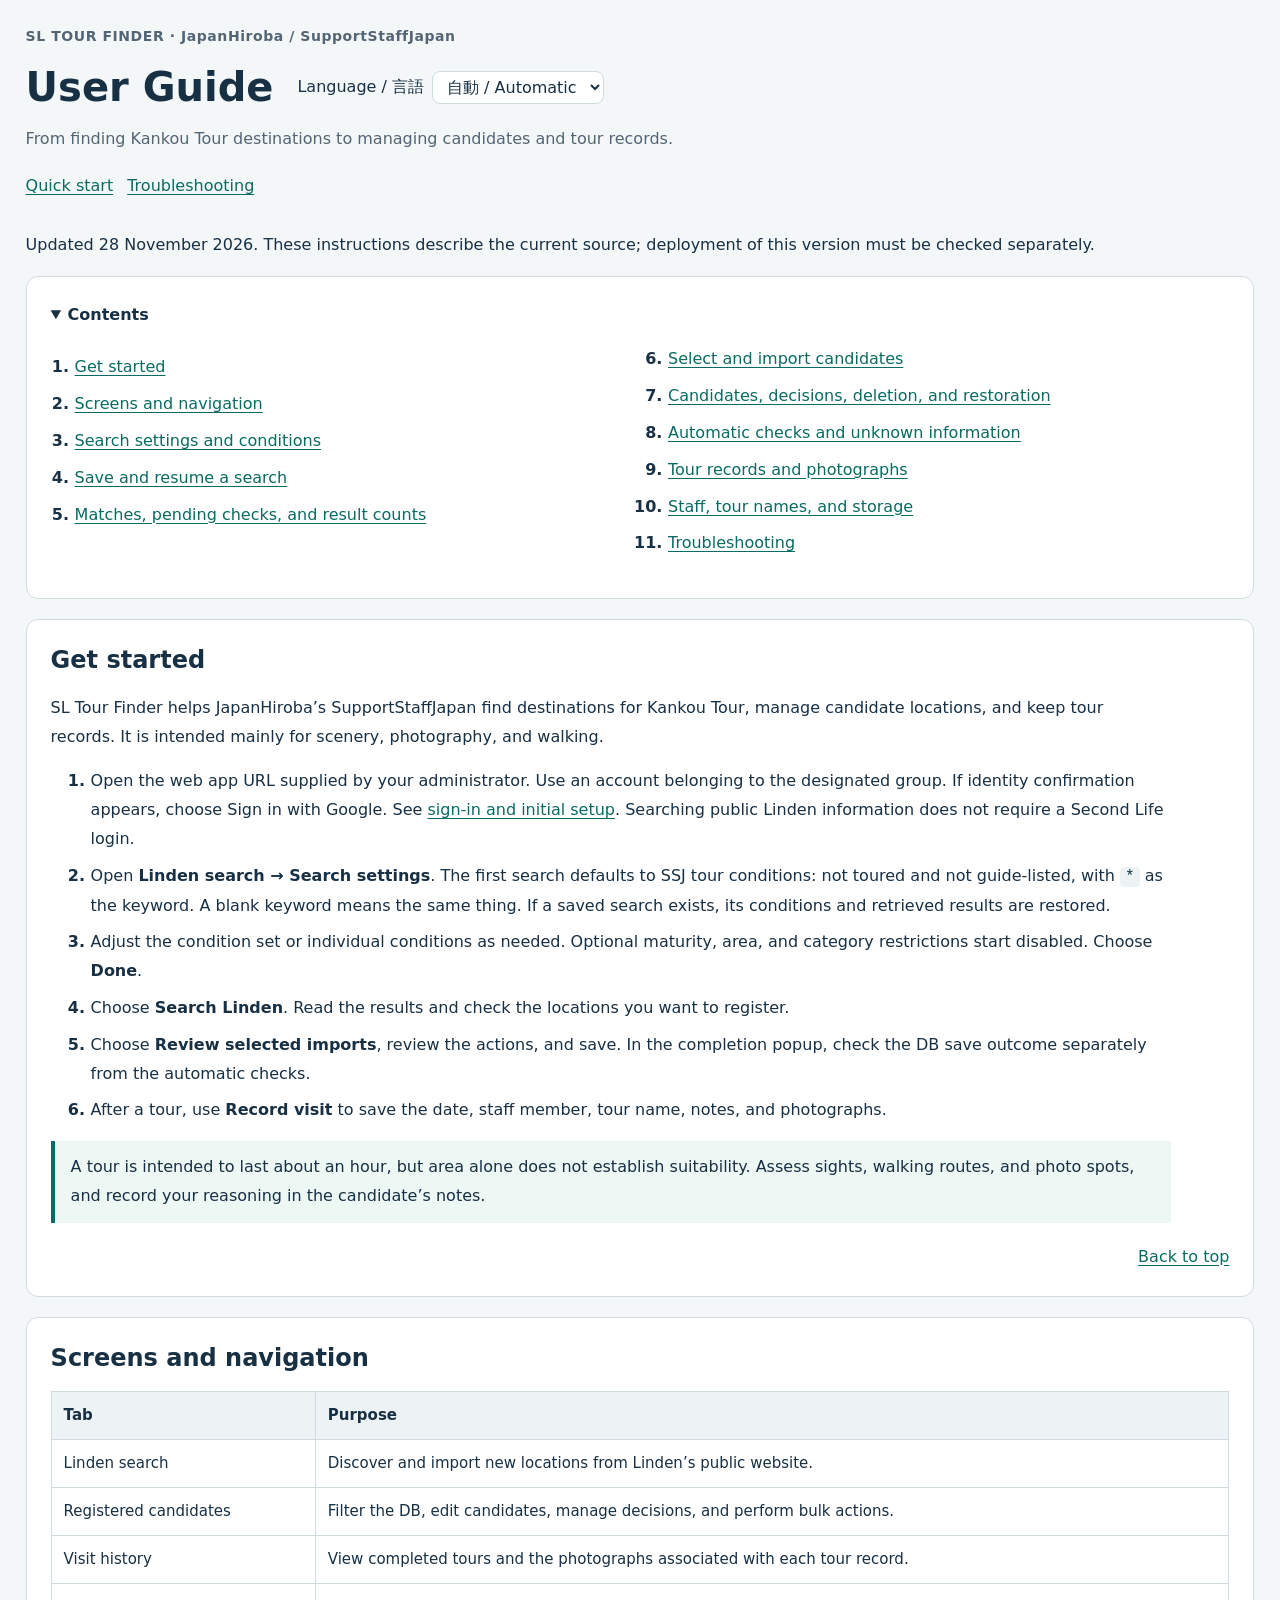
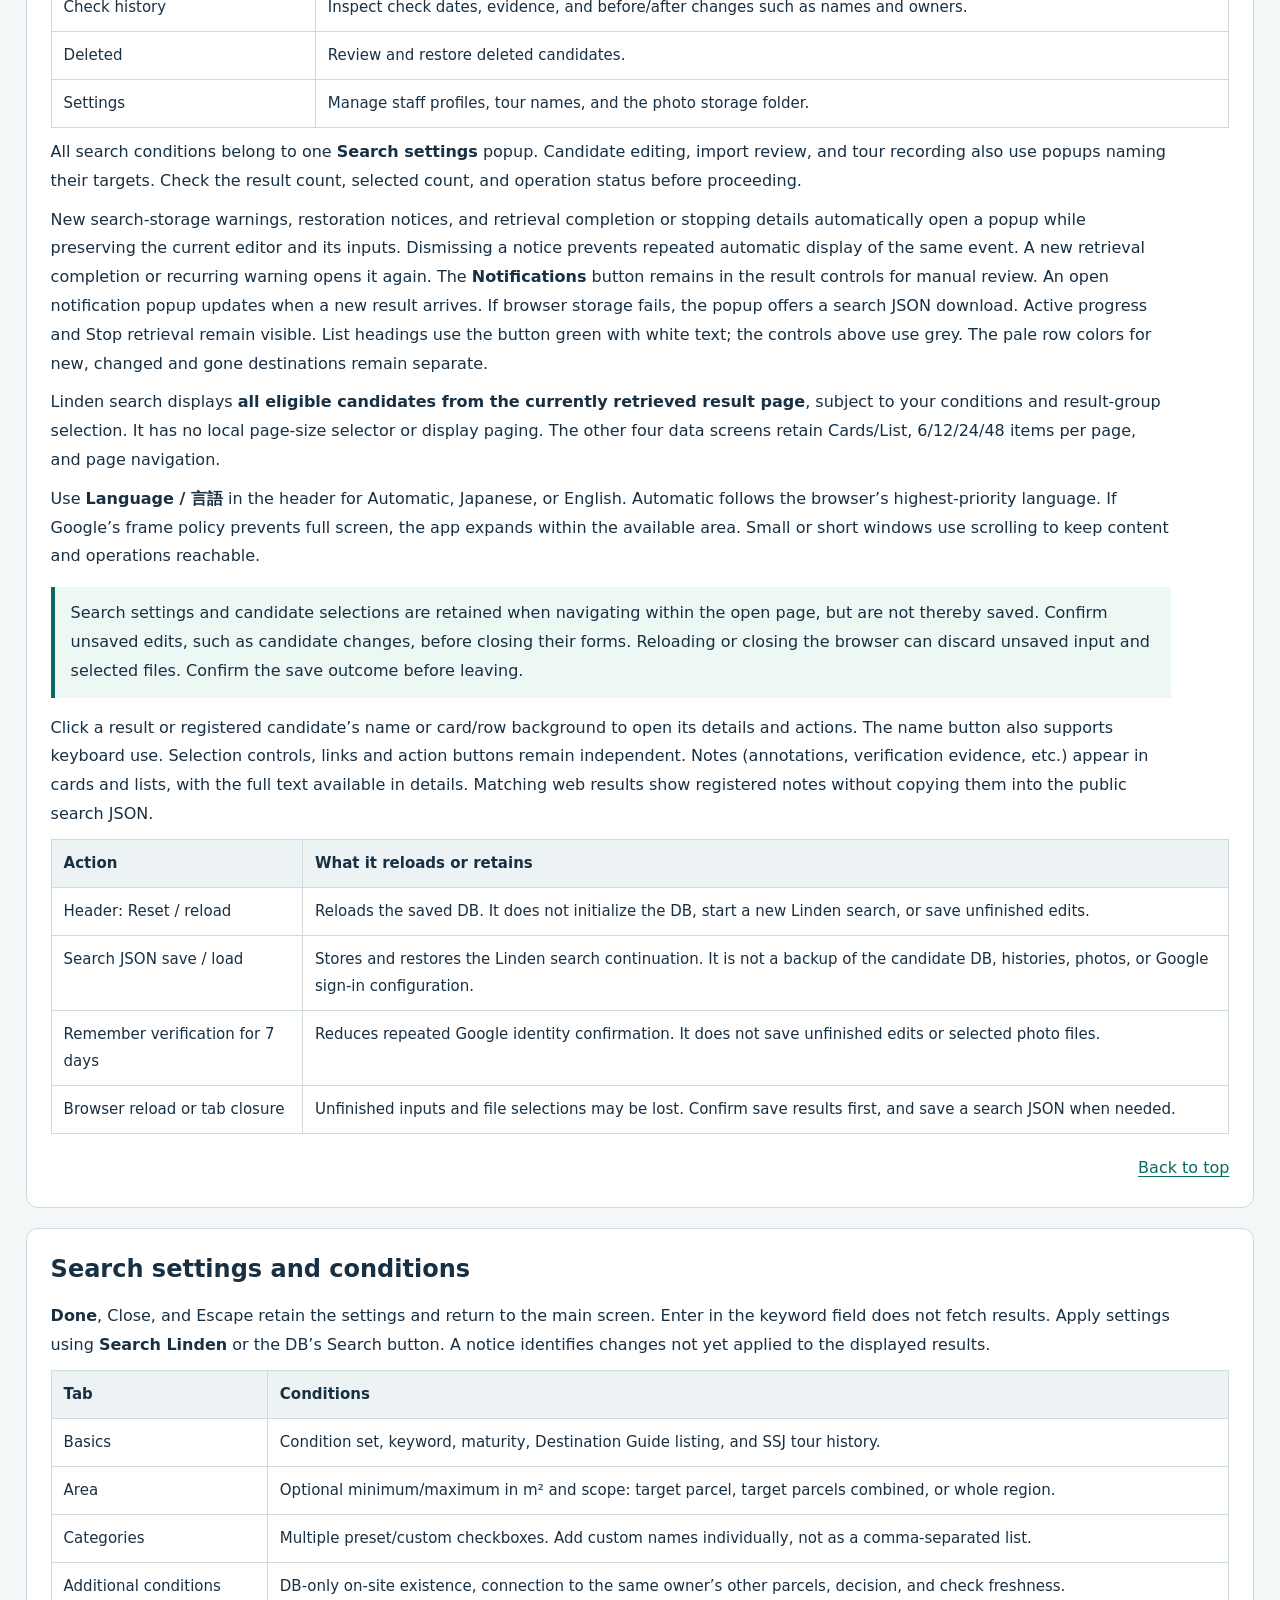
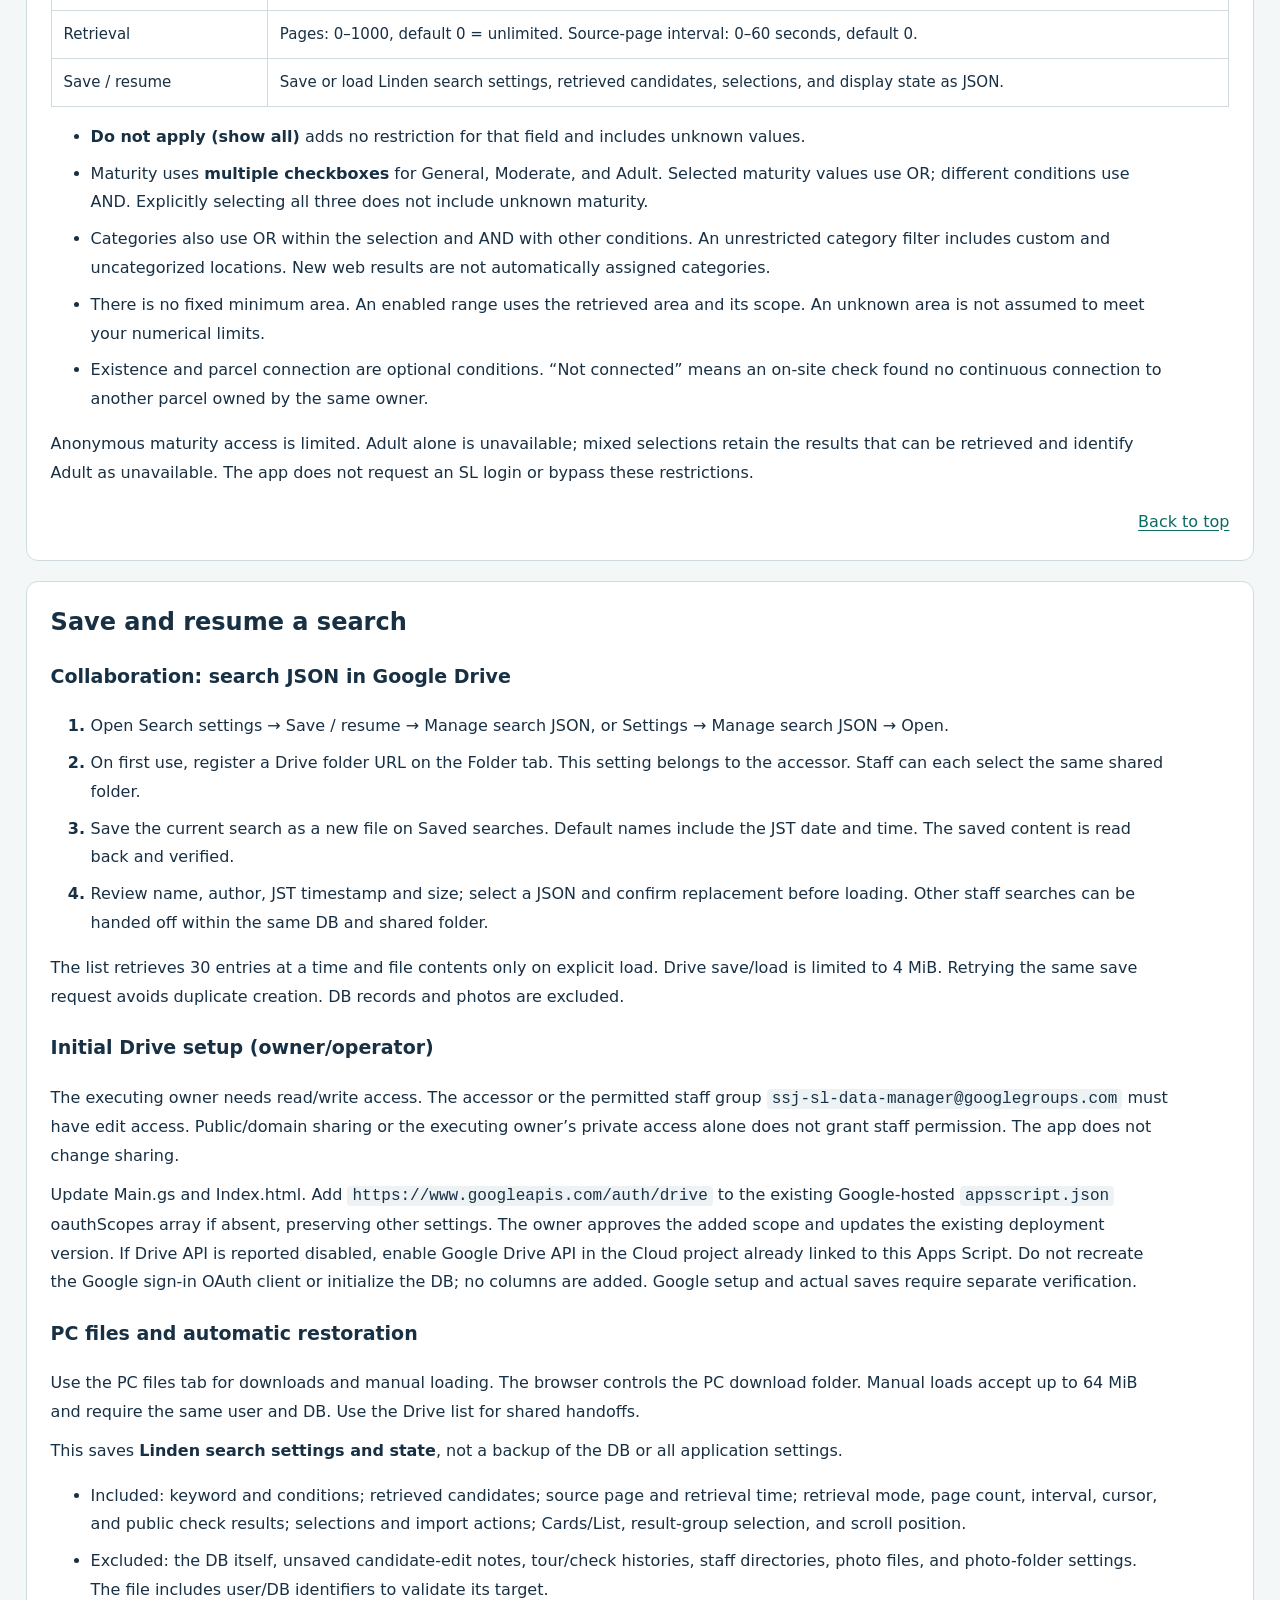
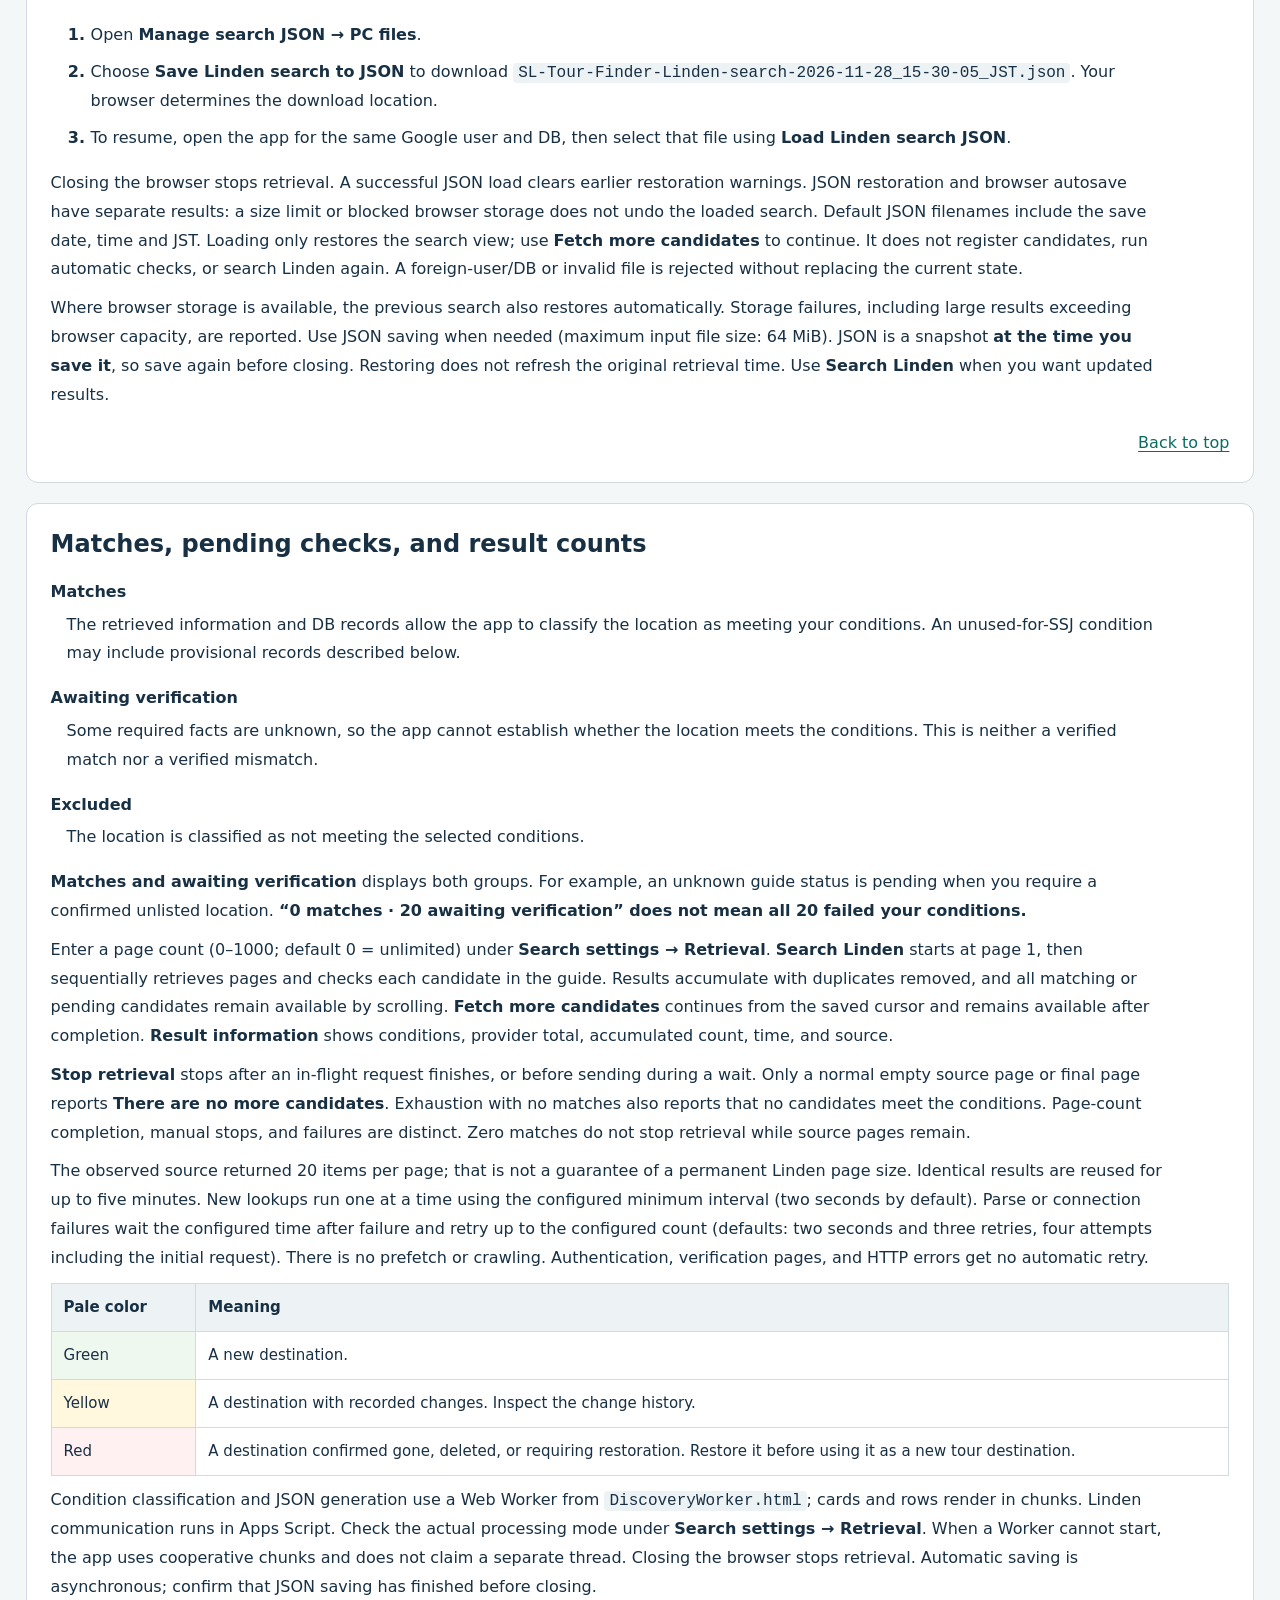
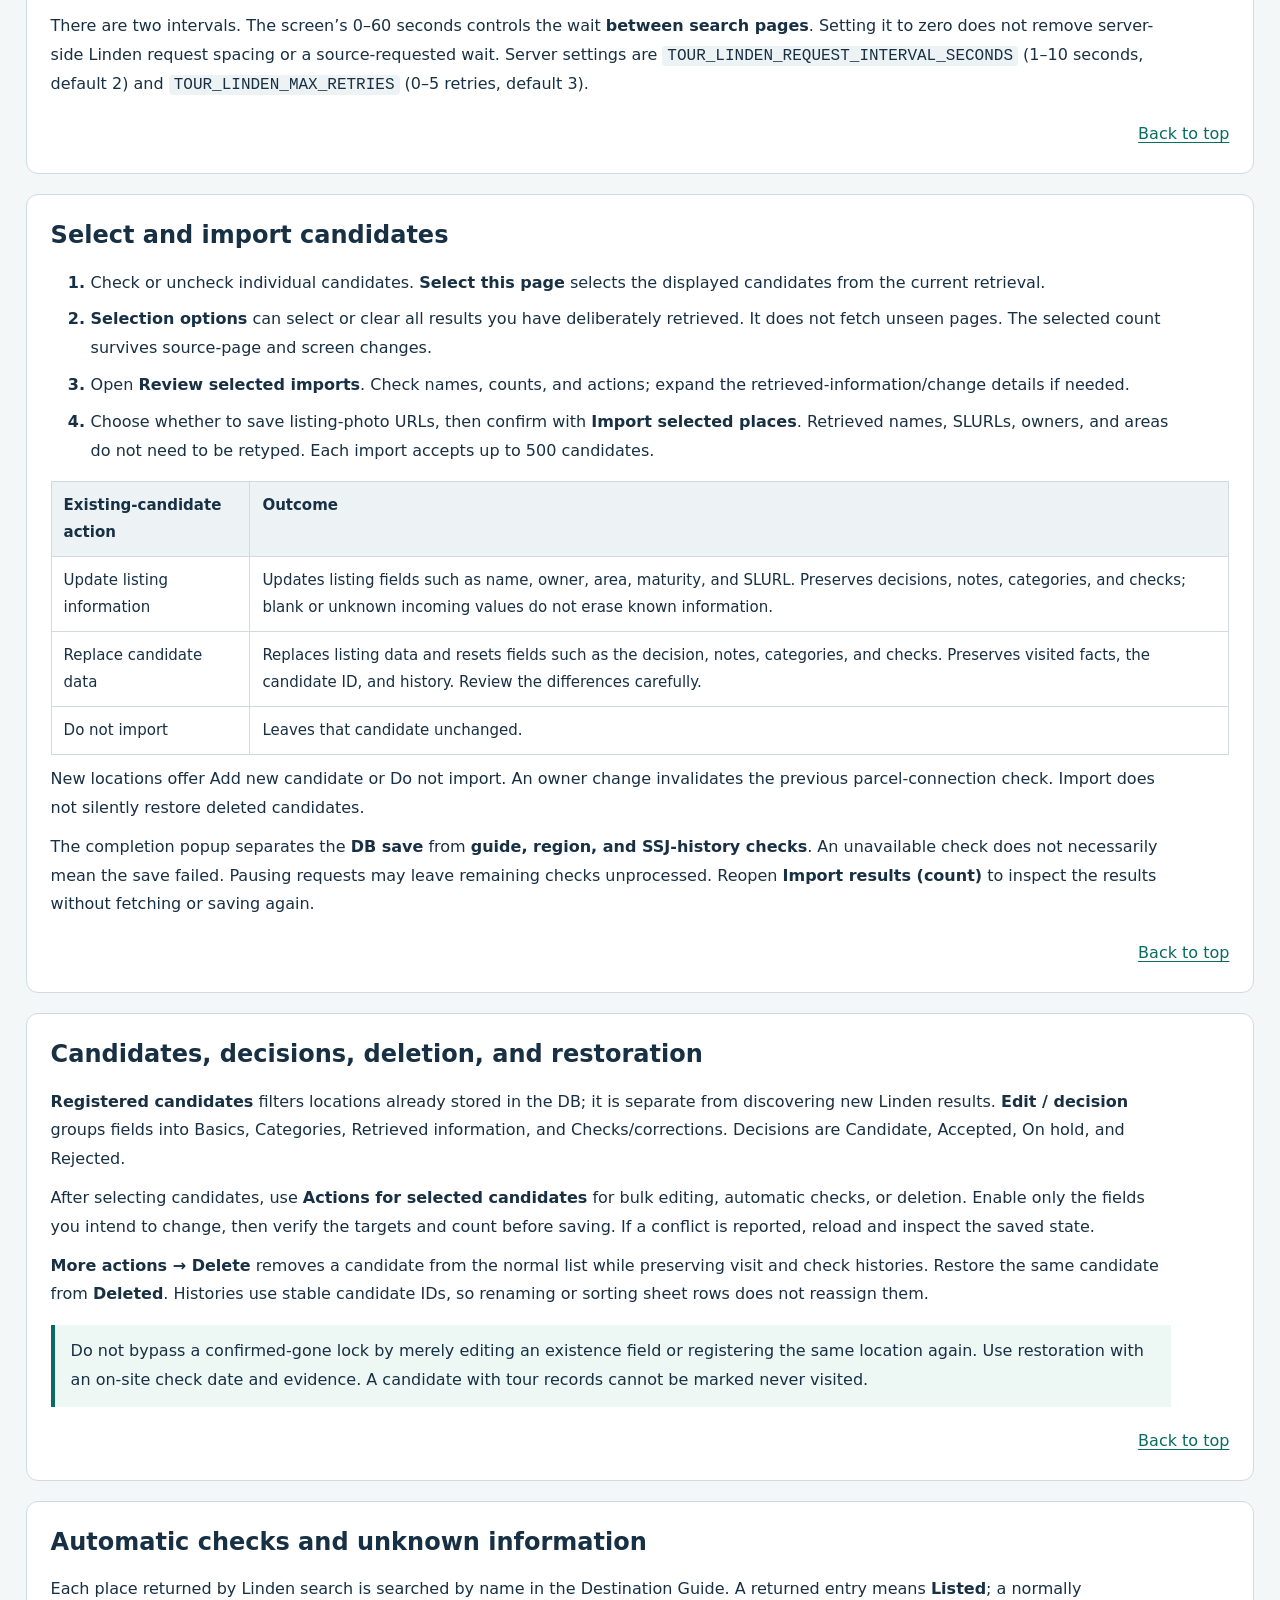
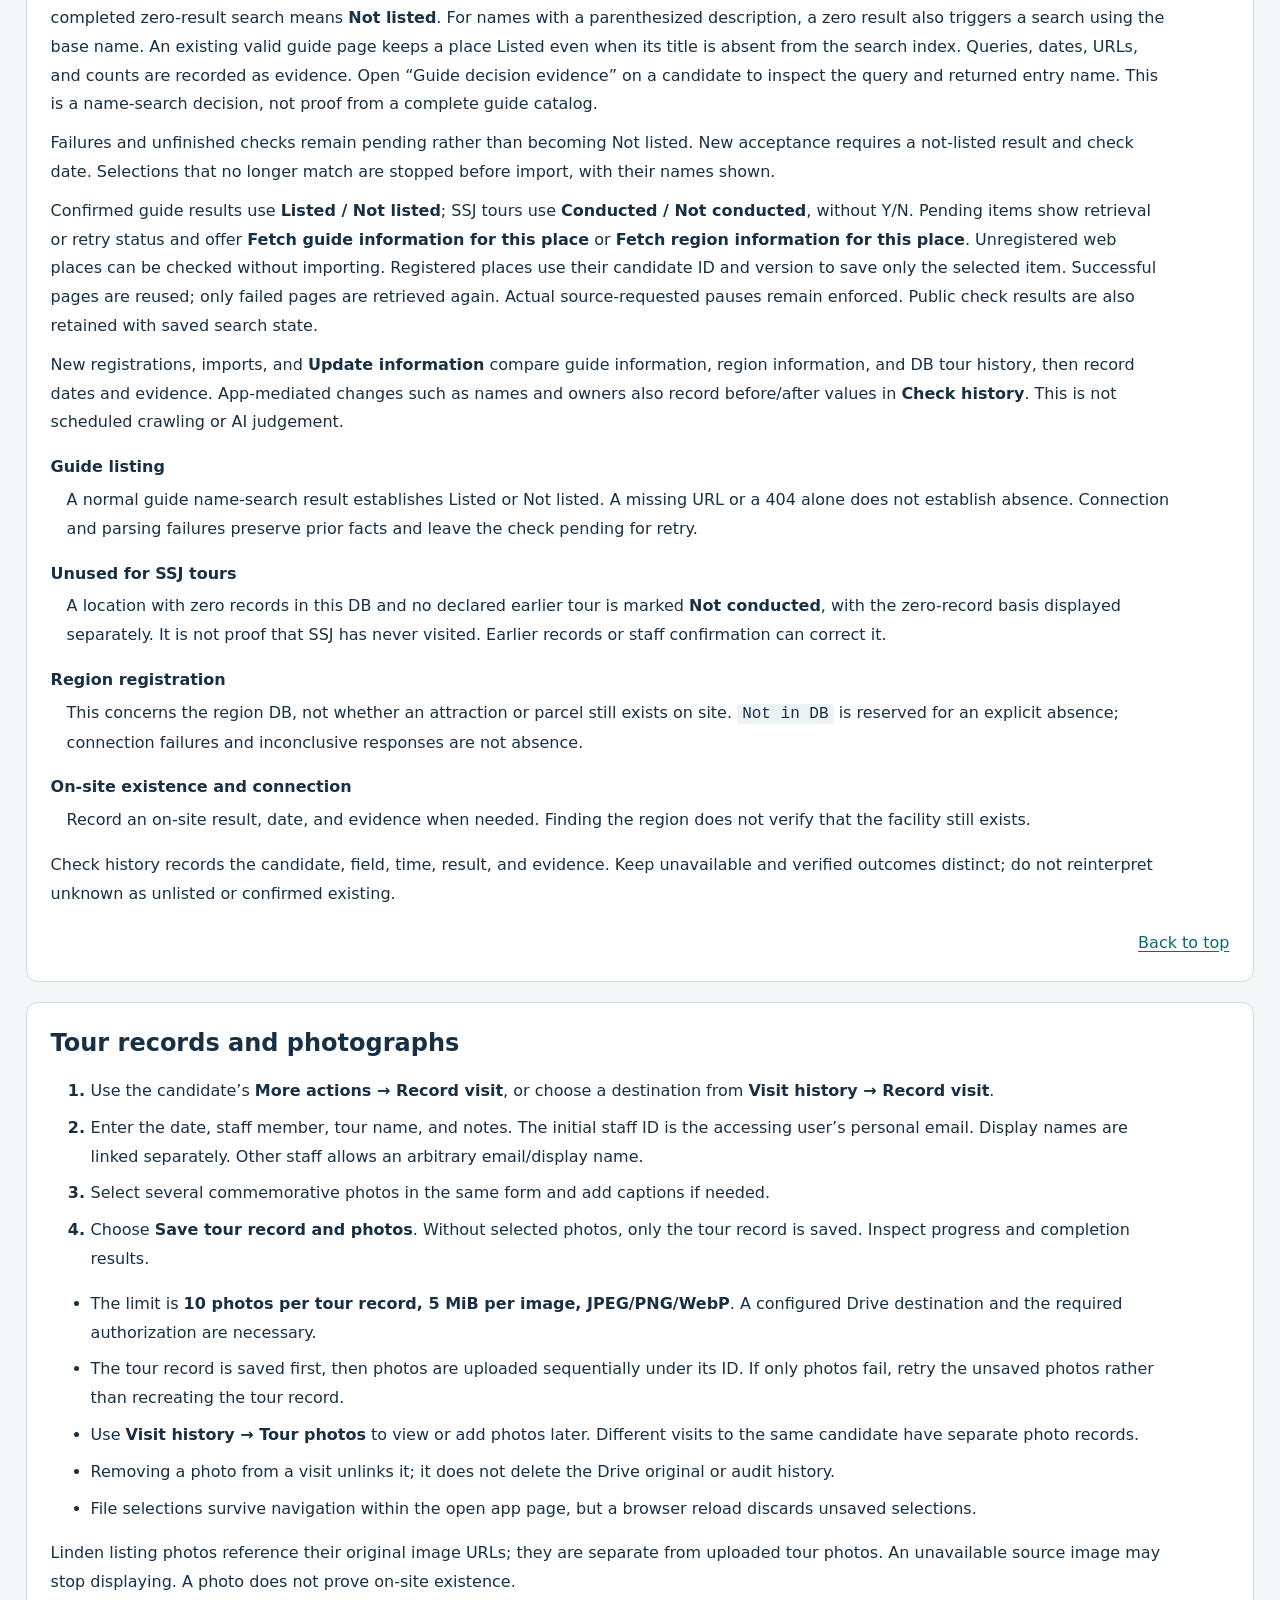
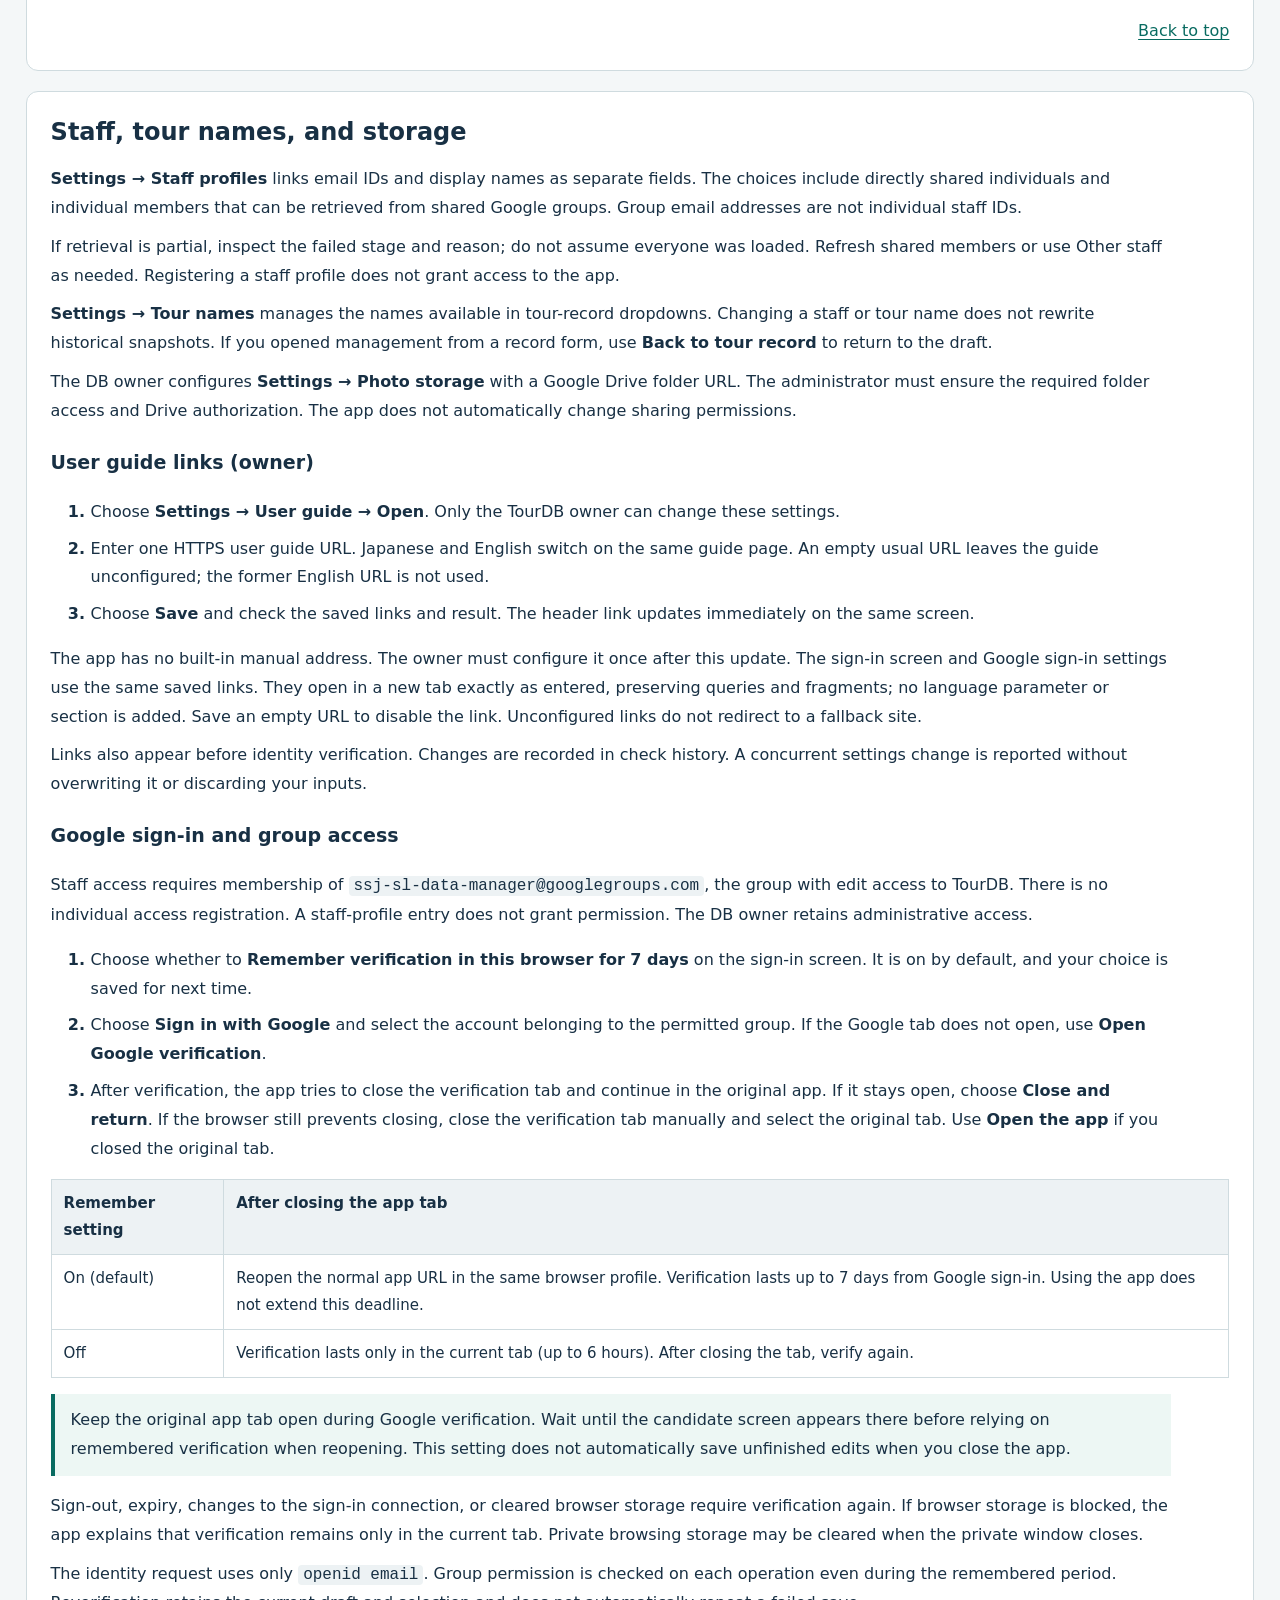
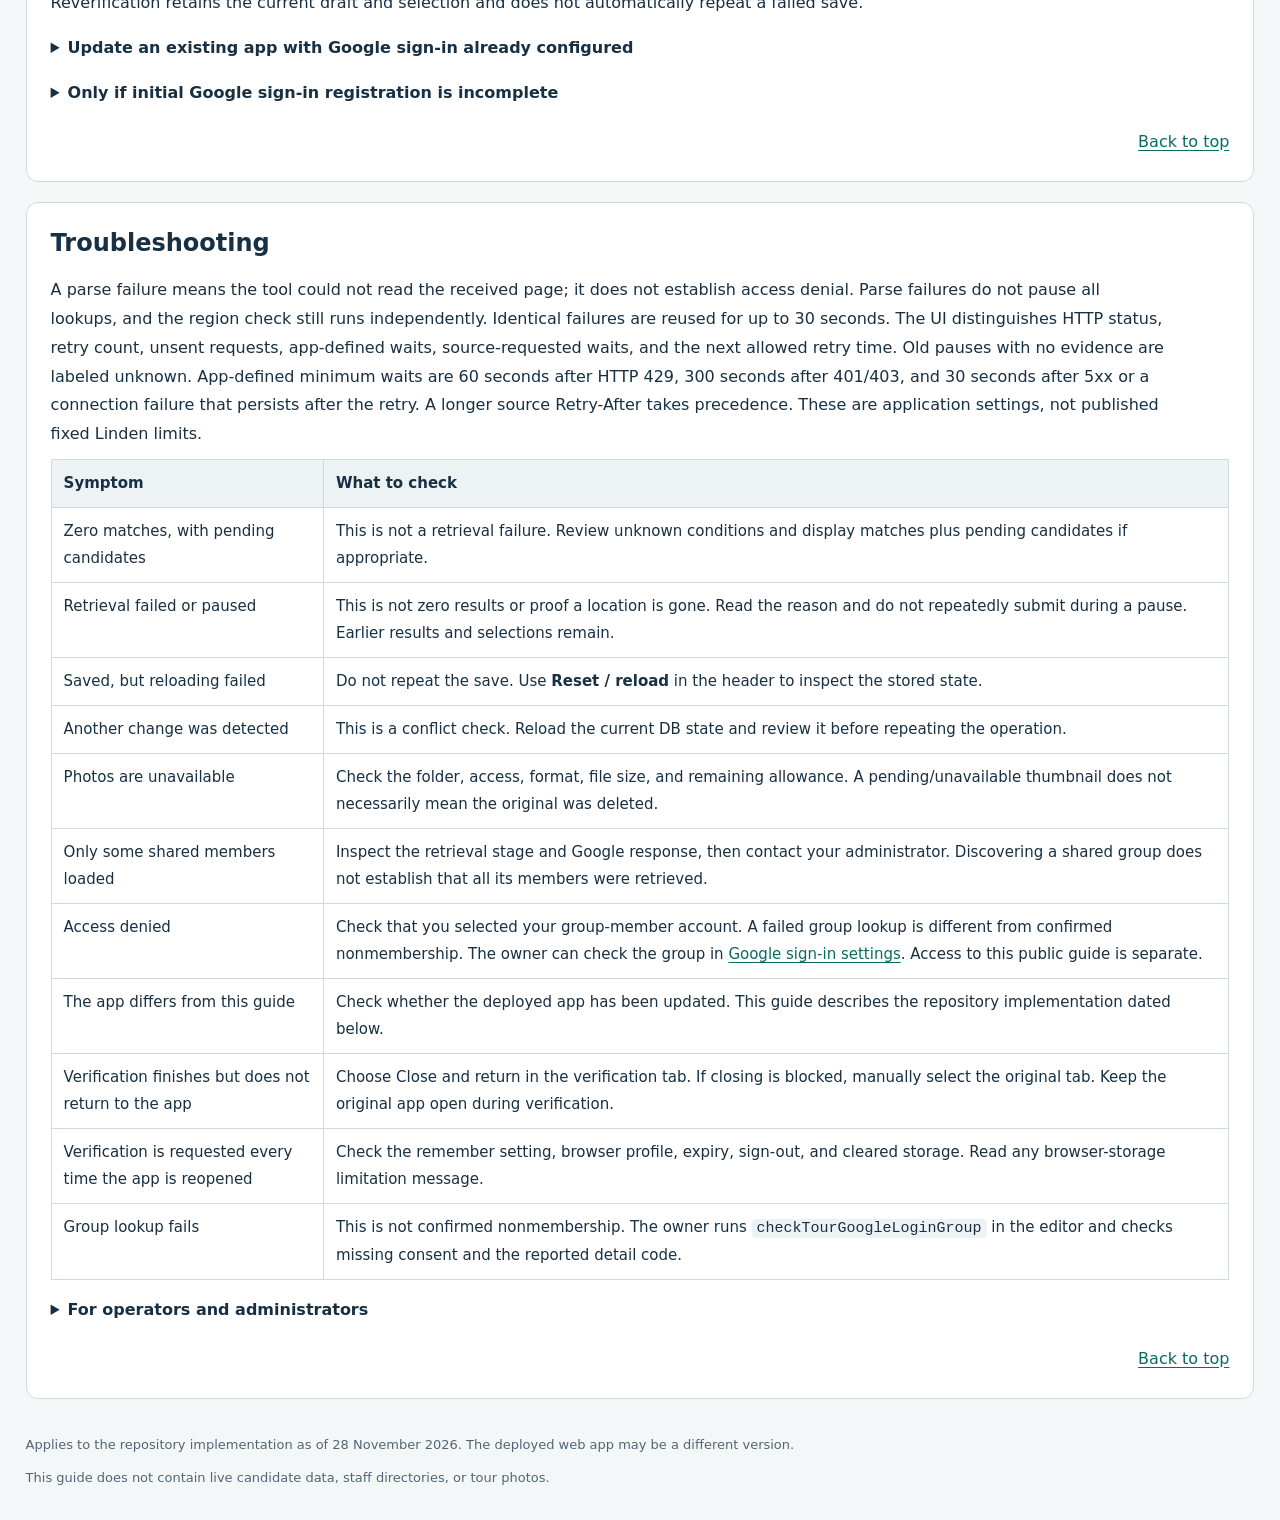
==== commit 311ae2b0: "Document automatic notifications with manual reopening" ====
--- a/docs/index.html
+++ b/docs/index.html
@@ -12,7 +12,7 @@
 <div class="guide-toolbar"><label for="guide-language">Language / 言語</label><select id="guide-language"><option value="auto">自動 / Automatic</option><option value="ja">日本語</option><option value="en">English</option></select></div>
 <div id="guide-body" lang="ja"><a class="skip" href="#content">本文へ移動</a><header><div class="brand">SL TOUR FINDER · JapanHiroba / SupportStaffJapan</div><div class="guide-heading"><h1>取扱説明書</h1></div><p class="subtitle">「Kankou Tour」の行き先検索から、候補選定・ツアーの実施記録まで。</p><nav aria-label="説明書の案内"><a href="#start">最初の操作</a><a href="#trouble">困ったとき</a></nav></header>
 <main id="content"><p class="muted">更新日：2026年11月28日。現行ソースの操作説明です。公開中のアプリへ反映済みかは別途確認してください。</p><details class="toc" open><summary>目次</summary><ol><li><a href="#start">まず使ってみる</a></li><li><a href="#navigation">画面と基本操作</a></li><li><a href="#search">検索設定と条件の組み合わせ</a></li><li><a href="#resume">検索の続きを保存・再開</a></li><li><a href="#results">一致・確認待ち・取得件数の読み方</a></li><li><a href="#import">候補を選んで取り込む</a></li><li><a href="#candidates">登録済み候補・採否・削除と復元</a></li><li><a href="#checks">自動確認と「未確認」の扱い</a></li><li><a href="#tours">ツアー実施記録と記念写真</a></li><li><a href="#settings">担当者・ツアー名・保存先</a></li><li><a href="#trouble">困ったとき</a></li></ol></details><section id="start" aria-labelledby="h-start"><h2 id="h-start">まず使ってみる</h2><p>SL Tour Finderは、JapanHirobaのSupportStaffJapanが行う「Kankou Tour」の行き先を探し、候補の選定と実施記録を管理するWebアプリです。主な用途は景観・撮影・散策です。</p><ol><li>運用担当者から案内されたWebアプリURLを開きます。利用には指定グループへの所属が必要です。本人確認画面が出た場合は「Googleでログイン」で所属アカウントを選びます。<a href="#google-login">ログインと初回設定</a>を参照してください。Lindenの公開情報を探すためにSecond Lifeへログインする必要はありません。</li><li>「Linden検索」→「検索設定」を開きます。初回はSSJツアー向け（未実施・公式未掲載）、検索語は <code>*</code> です。空欄も同じ扱いです。保存した検索がある場合は、前回の条件と取得結果を復元します。</li><li>必要なら条件セットや個別条件を変更します。成熟カテゴリ・面積・カテゴリー等の追加条件は未適用から始まります。「完了」で戻ります。</li><li>「Lindenで検索」を押します。候補を読み、登録したい場所にチェックします。</li><li>「選択した候補の取り込みを確認」で処理方法を確認して保存します。完了後の「取り込み結果」で、DB保存と照合結果を別々に確認します。</li><li>ツアーを行ったら「実施を記録」で日付・担当者・ツアー名・メモ・記念写真を保存します。</li></ol><aside>ツアーの目安は約1時間ですが、面積だけで適性を確定しません。見どころ・散策ルート・撮影スポットを見て判断し、候補のメモに残してください。</aside><a class="back" href="#top">先頭へ戻る</a></section>
-<section id="navigation" aria-labelledby="h-navigation"><h2 id="h-navigation">画面と基本操作</h2><div class="table-wrap"><table><thead><tr><th>タブ</th><th>用途</th></tr></thead><tbody><tr><td>Linden検索</td><td>Lindenの公開Webから新しい候補を探して取り込む。</td></tr><tr><td>登録済み候補</td><td>DB内の候補を絞り込み、編集・採否変更・一括操作を行う。</td></tr><tr><td>実施履歴</td><td>ツアーの実施記録と、その回に関連付けた記念写真を見る。</td></tr><tr><td>確認履歴</td><td>確認日時・根拠・名称や所有者等の変更前後を確認する。</td></tr><tr><td>削除済み</td><td>削除した候補を確認して復元する。</td></tr><tr><td>設定</td><td>担当者・ツアー名・記念写真の保存先・検索JSONを管理する。所有者は取説URLとGoogleログインも設定する。</td></tr></tbody></table></div><p>検索条件は1つの「検索設定」ポップアップで編集します。候補編集、取り込み確認、実施記録等も対象名が表示されたポップアップで行います。メイン画面の件数・選択数・状態表示を確認してから操作してください。</p><p>検索の保存・復元の警告、復元通知、Lindenの取得終了・停止の内容は、結果操作欄の<strong>「通知」</strong>からポップアップで確認します。要確認の通知はボタンに表示し、自動で編集画面を開き直しません。閉じた後も「通知」で再確認できます。保存できない場合はポップアップから検索JSONを保存できます。取得中の進捗と停止操作は引き続き表示します。一覧の列見出しはボタンと同じグリーンに白文字、その上の操作エリアはグレーです。候補の新規・変更・消滅を表す淡い行色は別に維持します。</p><p>Linden検索は、今回の取得分のうち条件と表示グループに該当する候補を<strong>全件表示</strong>します。表示件数指定や表示用のページ送りはありません。ほかの4つのデータ画面では、カード／一覧、6・12・24・48件表示、ページ送りを利用できます。</p><p>上部の「Language / 言語」は自動／日本語／Englishを切り替えます。自動はブラウザーの最優先言語に従います。「全画面」がGoogleのフレーム制限で使えない場合は、表示可能な領域内で拡張します。狭い・低い画面では全体スクロールで操作と全文に到達できます。</p><aside>検索設定の指定や候補の選択は画面内の移動でも保持しますが、保存したことにはなりません。候補編集などの未保存入力は、閉じる前に保存結果を確認してください。ブラウザー自体の再読み込み・終了では未保存入力や選択ファイルを失うことがあります。保存結果を確認してから閉じてください。</aside><p>検索結果・登録済み候補のカードや一覧行の名前・余白をクリックすると、対象の「詳細・操作」が開きます。名前はキーボードでも操作できます。チェック、リンク、操作ボタンは独立して動きます。「メモ(注記・確認根拠など)」はカードと一覧に表示し、詳細では全文を読めます。登録済み候補と同じWeb結果にもメモを表示しますが、公開検索JSONには保存しません。</p><div class="table-wrap"><table><thead><tr><th>操作</th><th>読み直す・保持する内容</th></tr></thead><tbody><tr><td>上部の「リセット読み込み」</td><td>保存済みDBを読み直します。DB初期化やLindenの再検索ではありません。未保存の編集をDBへ保存する操作でもありません。</td></tr><tr><td>検索JSONの保存・読み込み</td><td>Linden検索の続きだけを保存・復元します。候補DB・履歴・写真・Googleログイン設定のバックアップではありません。</td></tr><tr><td>本人確認の7日間保持</td><td>Googleでの再確認を省く設定です。未保存の編集や選択写真を保存する機能ではありません。</td></tr><tr><td>ブラウザーの再読み込み・タブ終了</td><td>未保存入力・選択ファイルは失われる場合があります。保存結果を確認し、Linden検索の続きは必要に応じてJSONにも保存してください。</td></tr></tbody></table></div><a class="back" href="#top">先頭へ戻る</a></section>
+<section id="navigation" aria-labelledby="h-navigation"><h2 id="h-navigation">画面と基本操作</h2><div class="table-wrap"><table><thead><tr><th>タブ</th><th>用途</th></tr></thead><tbody><tr><td>Linden検索</td><td>Lindenの公開Webから新しい候補を探して取り込む。</td></tr><tr><td>登録済み候補</td><td>DB内の候補を絞り込み、編集・採否変更・一括操作を行う。</td></tr><tr><td>実施履歴</td><td>ツアーの実施記録と、その回に関連付けた記念写真を見る。</td></tr><tr><td>確認履歴</td><td>確認日時・根拠・名称や所有者等の変更前後を確認する。</td></tr><tr><td>削除済み</td><td>削除した候補を確認して復元する。</td></tr><tr><td>設定</td><td>担当者・ツアー名・記念写真の保存先・検索JSONを管理する。所有者は取説URLとGoogleログインも設定する。</td></tr></tbody></table></div><p>検索条件は1つの「検索設定」ポップアップで編集します。候補編集、取り込み確認、実施記録等も対象名が表示されたポップアップで行います。メイン画面の件数・選択数・状態表示を確認してから操作してください。</p><p>検索の保存・復元の警告、復元通知、Lindenの取得終了・停止は、新しい通知が発生すると自動でポップアップ表示します。編集中の画面・入力は保持します。同じ通知は閉じた後に繰り返し表示せず、新しい取得完了や再発した警告は再び自動表示します。結果操作欄の<strong>「通知」</strong>ボタンも残し、閉じた後も再確認できます。開いている通知には新しい結果を反映します。保存できない場合はポップアップから検索JSONを保存できます。取得中の進捗と停止操作は引き続き表示します。一覧の列見出しはボタンと同じグリーンに白文字、その上の操作エリアはグレーです。候補の新規・変更・消滅を表す淡い行色は別に維持します。</p><p>Linden検索は、今回の取得分のうち条件と表示グループに該当する候補を<strong>全件表示</strong>します。表示件数指定や表示用のページ送りはありません。ほかの4つのデータ画面では、カード／一覧、6・12・24・48件表示、ページ送りを利用できます。</p><p>上部の「Language / 言語」は自動／日本語／Englishを切り替えます。自動はブラウザーの最優先言語に従います。「全画面」がGoogleのフレーム制限で使えない場合は、表示可能な領域内で拡張します。狭い・低い画面では全体スクロールで操作と全文に到達できます。</p><aside>検索設定の指定や候補の選択は画面内の移動でも保持しますが、保存したことにはなりません。候補編集などの未保存入力は、閉じる前に保存結果を確認してください。ブラウザー自体の再読み込み・終了では未保存入力や選択ファイルを失うことがあります。保存結果を確認してから閉じてください。</aside><p>検索結果・登録済み候補のカードや一覧行の名前・余白をクリックすると、対象の「詳細・操作」が開きます。名前はキーボードでも操作できます。チェック、リンク、操作ボタンは独立して動きます。「メモ(注記・確認根拠など)」はカードと一覧に表示し、詳細では全文を読めます。登録済み候補と同じWeb結果にもメモを表示しますが、公開検索JSONには保存しません。</p><div class="table-wrap"><table><thead><tr><th>操作</th><th>読み直す・保持する内容</th></tr></thead><tbody><tr><td>上部の「リセット読み込み」</td><td>保存済みDBを読み直します。DB初期化やLindenの再検索ではありません。未保存の編集をDBへ保存する操作でもありません。</td></tr><tr><td>検索JSONの保存・読み込み</td><td>Linden検索の続きだけを保存・復元します。候補DB・履歴・写真・Googleログイン設定のバックアップではありません。</td></tr><tr><td>本人確認の7日間保持</td><td>Googleでの再確認を省く設定です。未保存の編集や選択写真を保存する機能ではありません。</td></tr><tr><td>ブラウザーの再読み込み・タブ終了</td><td>未保存入力・選択ファイルは失われる場合があります。保存結果を確認し、Linden検索の続きは必要に応じてJSONにも保存してください。</td></tr></tbody></table></div><a class="back" href="#top">先頭へ戻る</a></section>
 <section id="search" aria-labelledby="h-search"><h2 id="h-search">検索設定と条件の組み合わせ</h2><p>「完了」・閉じる・Escapeは指定を保持して戻るだけです。検索語のEnterでも取得しません。メイン画面の<strong>「Lindenで検索」</strong>またはDBの検索ボタンで条件を反映します。未反映の変更がある場合は、その旨を表示します。</p><div class="table-wrap"><table><thead><tr><th>タブ</th><th>設定する内容</th></tr></thead><tbody><tr><td>基本</td><td>条件セット、検索語、成熟カテゴリ、行き先ガイド掲載、SSJ実施状況。</td></tr><tr><td>面積</td><td>範囲指定、下限・上限の㎡、対象パーセル／対象パーセル合計／リージョン全体。</td></tr><tr><td>カテゴリー</td><td>プリセットと独自カテゴリーの複数チェック。独自名は1件ずつ追加し、カンマ区切りにしない。</td></tr><tr><td>追加条件</td><td>登録済みDBの現地存続、同所有者区画との接続、採否、確認日の新しさ。</td></tr><tr><td>取得</td><td>ページ数（0〜1000、既定0＝無制限）。検索ページの取得間隔は初期値0秒、0〜60秒で変更。</td></tr><tr><td>保存・再開</td><td>Linden検索の設定・取得済み候補・選択・表示状態をJSONで保存・読み込み。</td></tr></tbody></table></div><ul><li>追加条件の「適用しない（全て出る）」は、その項目では制限しないという意味です。未確認も含みます。</li><li>成熟カテゴリはGeneral／Moderate／Adultの<strong>複数チェック</strong>です。選択同士はOR、ほかの条件とはANDです。3つを明示指定した場合は成熟カテゴリ未確認の場所を含みません。</li><li>カテゴリーも複数選択内はOR、ほかの条件とはANDです。未適用なら独自カテゴリー・未分類も含みます。新しいWeb候補のカテゴリーは自動推定しません。</li><li>面積に固定の最低値はありません。範囲を指定した場合は取得した面積と対象範囲を使います。面積未確認は指定値に合うと見なしません。</li><li>現地存続・区画接続は既定の必須条件ではありません。「接続なし」は同じ所有者の別区画と地続きではないという確認です。</li></ul><p>公開取得できる成熟カテゴリには制限があります。Adultだけの指定は取得不可、ほかとの併用では取得できる結果を残してAdult取得不能を案内します。SLアカウントのログインや制限回避は行いません。</p><a class="back" href="#top">先頭へ戻る</a></section>
 <section id="resume" aria-labelledby="h-resume"><h2 id="h-resume">検索の続きを保存・再開</h2><h3>共同作業：Google Driveの検索JSON管理</h3><ol><li>「検索設定 → 保存・再開 → 検索JSONの管理」または「設定 → 検索JSONの管理 → 開く」を選びます。</li><li>初回は「保存先」でDriveフォルダーURLを登録。設定はアクセス者ごとです。同じスタッフ共有フォルダーを各自が指定できます。</li><li>「保存済み」で現在の検索を新規ファイルへ保存。既定名はJST年月日時刻付きです。保存後は内容を読み直して一致を確認します。</li><li>一覧で名前・保存者・JST日時・サイズを確認してJSONを選び、置き換え確認にチェックして読み込みます。同じDBの共有フォルダー内なら他スタッフの検索も引き継げます。</li></ol><p>一覧は30件ずつ取得し、本文は明示的な読込時に取得します。Drive保存・読込は4 MiBまでです。再試行では同じ保存要求の重複作成を防ぎます。候補DBや写真は含めません。</p><h3>Driveの初回設定（所有者・運用担当者）</h3><p>実行所有者が読み書きでき、アクセス者本人または指定スタッフグループ <code>ssj-sl-data-manager@googlegroups.com</code> に編集共有されたフォルダーを使います。所有者だけの私有フォルダー権限や公開・ドメイン共有をスタッフの許可として扱いません。アプリは共有設定を変更しません。</p><p>Main.gs・Index.htmlを更新し、Google上の既存 <code>appsscript.json</code> の <code>oauthScopes</code> 配列へ <code>https://www.googleapis.com/auth/drive</code> がなければ追加します。他の設定は保持し、所有者が追加権限を承認して既存デプロイの版を更新します。Drive API無効と表示された場合は、既に紐付いているCloudプロジェクトでGoogle Drive APIを有効化します。GoogleログインのOAuthクライアント再登録・DB初期化・列追加は不要です。Google上の設定・保存成功は別途確認が必要です。</p><h3>PCファイルと自動復元</h3><p>ダウンロード・手動読込は管理画面の「PCファイル」を使います。PCの保存先はブラウザー設定に従い、読込上限は64 MiBです。同じ利用者・DBのファイルだけを受け付けます。共同引き継ぎはDriveの一覧から行います。</p><p>対象は<strong>Linden検索の設定・状態</strong>です。登録済みDB本体やアプリ全設定のバックアップではありません。</p><ul><li>含めるもの：検索語・条件、取得済み候補、取得元ページ・取得日時、取得方法・ページ数・取得間隔・続きの位置、公開照会結果、候補の選択と取り込み方法、カード／一覧・表示グループ・スクロール位置。</li><li>含めないもの：DB本体、候補編集の未保存メモ、実施履歴・確認履歴、担当者名簿、写真本体、写真保存先設定。ファイルには対象を識別する利用者・DBの識別情報が含まれます。</li></ul><ol><li>「検索JSONの管理 → PCファイル」を開きます。</li><li>「Linden検索の続きをJSON保存」で <code>SL-Tour-Finder-Linden-search-2026-11-28_15-30-05_JST.json</code> をダウンロードします。保存先はブラウザーの設定に従います。</li><li>再開する時は同じGoogle利用者・DBのアプリを開き、「Linden検索のJSONを読み込む」でそのファイルを選びます。</li></ol><p>ブラウザーを閉じると処理は停止します。正常なJSON読み込み後は以前の復元警告を解除します。JSON復元の成功と、ブラウザーへの自動保存の結果は別に表示します。自動保存が容量制限・保存拒否で失敗しても、読み込んだ検索はこのタブで使用できます。既定のJSONファイル名には保存時の年月日時刻とJSTを付けます。読み込みは検索の続きを表示するだけです。「追加取得」で取得を続けます。候補のDB登録・自動照合・Lindenへの再検索は行いません。別の利用者・別DB・形式不正のファイルは拒否し、現在の状態を保持します。</p><p>同じブラウザーで保存機能が使える場合は、前回の検索を自動復元します。保存できない場合や大量取得でブラウザーの容量を超えた場合は画面で通知します。JSON保存を利用してください（読込上限64 MiB）。JSONは<strong>保存操作をした時点</strong>の記録なので、閉じる前に保存し直してください。保存済み結果の取得日時は更新されません。古い結果を更新する時は「Lindenで検索」を押します。</p><a class="back" href="#top">先頭へ戻る</a></section><section id="results" aria-labelledby="h-results"><h2 id="h-results">一致・確認待ち・取得件数の読み方</h2><dl><dt>一致</dt><dd>取得情報とDB記録から、指定した条件に合うと判定した候補です。SSJ未実施には後述の仮登録が含まれる場合があります。</dd><dt>確認待ち</dt><dd>未確認の項目があり、条件に合うか確定できない候補です。条件一致済みでも、条件不一致でもありません。</dd><dt>不一致</dt><dd>指定した条件に合わないと判定した候補です。</dd></dl><p>「一致と確認待ち」は両方を表示する設定です。例えば公式未掲載を指定した時、掲載有無が未確認なら確認待ちです。<strong>「一致0件・確認待ち20件」は、20件が不一致という意味ではありません。</strong></p><p>「検索設定 → 取得」で、ページ数を指定します（0〜1000、既定0＝無制限）。「Lindenで検索」で1ページ目から開始し、ページ取得と候補ごとのガイド検索を順番に行います。候補は重複を除いて累積し、スクロールして全件読めます。「追加取得」は続きから取得し、完了後も押せます。「取得情報」で条件・掲載総数・累計件数・日時・参照元を確認します。</p><p>「取得を停止」で途中停止できます。通常の空ページまたは最終ページに達した時だけ<strong>「もうこれ以上の候補はありません」</strong>と表示します。全取得後に一致0件なら条件一致する候補がないことも案内します。指定ページ数での停止、途中停止、失敗は別表示です。条件一致0件でも取得元に続きがあれば継続します。</p><p>確認できた取得元は1ページ20件でした。検索ページの取得間隔は「検索設定 → 取得」で0〜60秒、初期値0秒です。掲載判定は5件ずつまとめて送り、候補ごとのブラウザー側の待機を入れません。判定中も閲覧・表示切替・選択・取り込み確認・候補の編集保存を続けられます。保存・手動照会を優先します。進捗は専用欄へ表示し、操作結果の通知を上書きしません。サーバー側の待機指定・運用間隔が長ければそちらを優先します。同じ照会は5分再利用し、並列取得しません。サーバー内部の解析・通信失敗の再試行は運用設定（未設定時2秒・再試行3回）に従います。認証要求・確認用画面・拒否・回数制限では停止します。</p><div class="table-wrap"><table><thead><tr><th>淡い色</th><th>意味</th></tr></thead><tbody><tr><td class="new">緑</td><td>新規の行き先。</td></tr><tr><td class="changed">黄</td><td>記録後に変更があった行き先。変更履歴を確認する。</td></tr><tr><td class="gone">赤</td><td>消滅確認済み・削除済み等、復元が必要な行き先。復元まで新たな行き先に使えない。</td></tr></tbody></table></div><p>検索の条件判定とJSON生成は <code>DiscoveryWorker.html</code> のWeb Workerで処理し、カード・行は小分けに描画します。Lindenへの通信はApps Script側です。「検索設定 → 取得」で実際の処理方式を確認してください。Workerを使えない場合は画面と協調する分割処理へ切り替え、別スレッドで動いたとは表示しません。ブラウザーを閉じると取得は停止します。自動保存は非同期なので、閉じる前にJSON保存の完了を確認してください。</p><p>取得間隔には2種類あります。画面の0〜60秒は<strong>検索ページ間</strong>の待機です。0秒でも、サーバー側のLinden照会間隔や取得先の待機指定は省略しません。サーバー側は <code>TOUR_LINDEN_REQUEST_INTERVAL_SECONDS</code>（1〜10秒、既定2）と <code>TOUR_LINDEN_MAX_RETRIES</code>（0〜5回、既定3）で設定します。</p><a class="back" href="#top">先頭へ戻る</a></section>
 <section id="import" aria-labelledby="h-import"><h2 id="h-import">候補を選んで取り込む</h2><ol><li>個別のチェックで候補をON/OFFします。「このページを全選択」は、現在表示している取得分が対象です。</li><li>「選択の操作」で手動取得済みの結果全体を選択・解除できます。未取得ページを取得する操作ではありません。選択数は別の取得元や画面へ移動しても保持します。</li><li>「選択した候補の取り込みを確認」を開きます。対象名・件数・処理方法を確認し、必要なら「取得情報・変更内容を見る」を開きます。</li><li>掲載写真のURLを保存するか選び、「選択した候補を取り込む」で確定します。取得済みの名称・SLURL・所有者・面積等を再入力する必要はありません。一括取り込みは1回500件までです。</li></ol><div class="table-wrap"><table><thead><tr><th>登録済み候補の処理</th><th>結果</th></tr></thead><tbody><tr><td>掲載情報を更新</td><td>名称・所有者・面積・成熟カテゴリ・SLURL等を更新。既存の採否・メモ・カテゴリー・確認結果を保持し、空欄や未確認で既知の情報を消さない。</td></tr><tr><td>候補データを置き換え</td><td>取得情報へ置き換え、採否・メモ・カテゴリー・確認項目等を初期状態へ戻す。訪問済みの事実、候補ID、履歴は保持する。差分をよく確認する。</td></tr><tr><td>取り込まない</td><td>その候補を変更しない。</td></tr></tbody></table></div><p>新規候補は新規登録／取り込まないを選べます。所有者変更時は、以前の所有者に対する接続確認を未確認へ戻します。削除済み候補は取り込みで自動復元しません。</p><p>完了後の「取り込み結果」は、<strong>DB保存</strong>と<strong>公式掲載・リージョン・SSJ実施状況の照合</strong>を分けて表示します。「照合不能」は必ずしも保存失敗ではありません。休止中は残りの確認が未処理になる場合があります。閉じた後も「取り込み結果（件数）」で再表示できます。結果を見るだけで再照会・再保存はしません。</p><a class="back" href="#top">先頭へ戻る</a></section>
@@ -23,7 +23,7 @@
 <section id="trouble" aria-labelledby="h-trouble"><h2 id="h-trouble">困ったとき</h2><p>「ツールが解析できない」は受信したページを読めなかった状態で、アクセス拒否とは別です。解析失敗では全照会を休止せず、リージョン照会も独立して実行します。同じ失敗は30秒以内では再利用します。HTTP応答コード、再試行回数、未送信、アプリ設定の待機と取得先の待機指定、再試行可能時刻を分けて表示します。旧版の待機は理由不明と表示し、Lindenの制限だと断定しません。HTTP 429は最低60秒、401／403は最低300秒、5xx・再試行後の通信失敗は最低30秒をアプリ側で設定し、取得先の待機指定が長い時はそちらを優先します。これらの秒数はLinden公式の固定上限ではありません。</p><div class="table-wrap"><table><thead><tr><th>表示・症状</th><th>確認すること</th></tr></thead><tbody><tr><td>一致0件・確認待ちがある</td><td>取得失敗ではありません。条件の未確認項目を確認し、必要なら一致と確認待ちを表示します。</td></tr><tr><td>取得失敗・休止</td><td>0件や消滅とは扱いません。表示された理由を確認し、休止時間中に連打しないでください。前回の結果と選択は保持します。</td></tr><tr><td>保存成功・再取得失敗</td><td>同じ保存を繰り返さず、上部の「リセット読み込み」で保存済みの状態を確認します。</td></tr><tr><td>他の変更がある</td><td>競合確認です。現在のDBを再取得し、変更内容を確認してから操作し直します。</td></tr><tr><td>写真が使えない</td><td>保存先・権限・対応形式・サイズ・残り枚数を確認します。縮小画像の準備待ちや取得不能は、原本削除とは限りません。</td></tr><tr><td>共有メンバーが一部</td><td>取得段階とGoogle応答を確認し、運用担当者へ連絡します。共有先グループが見つかることと、中の個人全員を取得できることは別です。</td></tr><tr><td>Access denied</td><td>所属しているGoogleアカウントを選んだか確認してください。照会の失敗は非メンバーとは別です。所有者は<a href="#google-login">Googleログイン設定</a>で指定グループを照会します。公開説明書の閲覧権限とは別です。</td></tr><tr><td>説明書と画面が違う</td><td>運用中のアプリが現行版へ更新されているか確認してください。この説明書は下記日付のリポジトリ実装を対象にしています。</td></tr><tr><td>本人確認後も元の画面に戻れない</td><td>確認用タブの「このタブを閉じて戻る」を使い、閉じなければ手動で元のタブを選びます。本人確認中は元のアプリを開いたままにしてください。</td></tr><tr><td>開き直すたびに本人確認が出る</td><td>保持がONか、同じブラウザープロファイルか、期限・ログアウト・保存消去がないか確認します。保存制限時の案内も確認してください。</td></tr><tr><td>グループ照会が失敗する</td><td>非メンバーと決まったわけではありません。所有者はエディターで <code>checkTourGoogleLoginGroup</code> を実行し、不足承認と表示された詳細コードを確認します。</td></tr></tbody></table></div><details><summary>運用担当者・管理者向け</summary><p>Apps Scriptの「プロジェクトの設定 → スクリプト プロパティ」で、<code>TOUR_LINDEN_REQUEST_INTERVAL_SECONDS</code>（秒、整数1〜10、既定2）と<code>TOUR_LINDEN_MAX_RETRIES</code>（回、整数0〜5、既定3）を設定できます。3回は初回を除いた再試行で、最大4回取得します。0回なら初回のみです。不正値は照会せず設定エラーを表示します。設定変更は次の実取得から反映し、有効なキャッシュは再取得しません。通常の照会にも同じ最小開始間隔を使い、取得先の待機指定と明示的な拒否は優先します。</p><p>保存先DB・既存シート・候補IDの対応を保って更新してください。通常のコード更新でDB初期化を再実行しません。ソースは指定された所有者実行に揃えました。Google側の初回設定と実メンバーによる確認は必要です。既存マニフェスト全体の上書きや、共有・公開範囲の緩和で解決しないでください。写真保存や共有名簿の取得は追加承認や閲覧権限に依存します。</p><p>この説明書は機能と操作の説明です。公開済みアプリ・Google上の保存・全端末の表示を動作保証するものではありません。プレビューはGoogleへ書き込まず、ライブのLinden検索・Drive保存を代替しません。AI連携・定期巡回は実装していません。</p></details><a class="back" href="#top">先頭へ戻る</a></section></main><footer><p>対象：2026年11月28日時点のリポジトリ実装。公開中のWebアプリの更新状況とは区別します。</p><p>この説明書には候補DB・名簿・写真の実データは含まれません。</p></footer></div>
 <template id="guide-english"><a class="skip" href="#content">Skip to content</a><header><div class="brand">SL TOUR FINDER · JapanHiroba / SupportStaffJapan</div><div class="guide-heading"><h1>User Guide</h1></div><p class="subtitle">From finding Kankou Tour destinations to managing candidates and tour records.</p><nav aria-label="Guide navigation"><a href="#start">Quick start</a><a href="#trouble">Troubleshooting</a></nav></header>
 <main id="content"><p class="muted">Updated 28 November 2026. These instructions describe the current source; deployment of this version must be checked separately.</p><details class="toc" open><summary>Contents</summary><ol><li><a href="#start">Get started</a></li><li><a href="#navigation">Screens and navigation</a></li><li><a href="#search">Search settings and conditions</a></li><li><a href="#resume">Save and resume a search</a></li><li><a href="#results">Matches, pending checks, and result counts</a></li><li><a href="#import">Select and import candidates</a></li><li><a href="#candidates">Candidates, decisions, deletion, and restoration</a></li><li><a href="#checks">Automatic checks and unknown information</a></li><li><a href="#tours">Tour records and photographs</a></li><li><a href="#settings">Staff, tour names, and storage</a></li><li><a href="#trouble">Troubleshooting</a></li></ol></details><section id="start" aria-labelledby="h-start"><h2 id="h-start">Get started</h2><p>SL Tour Finder helps JapanHiroba’s SupportStaffJapan find destinations for Kankou Tour, manage candidate locations, and keep tour records. It is intended mainly for scenery, photography, and walking.</p><ol><li>Open the web app URL supplied by your administrator. Use an account belonging to the designated group. If identity confirmation appears, choose Sign in with Google. See <a href="#google-login">sign-in and initial setup</a>. Searching public Linden information does not require a Second Life login.</li><li>Open <strong>Linden search → Search settings</strong>. The first search defaults to SSJ tour conditions: not toured and not guide-listed, with <code>*</code> as the keyword. A blank keyword means the same thing. If a saved search exists, its conditions and retrieved results are restored.</li><li>Adjust the condition set or individual conditions as needed. Optional maturity, area, and category restrictions start disabled. Choose <strong>Done</strong>.</li><li>Choose <strong>Search Linden</strong>. Read the results and check the locations you want to register.</li><li>Choose <strong>Review selected imports</strong>, review the actions, and save. In the completion popup, check the DB save outcome separately from the automatic checks.</li><li>After a tour, use <strong>Record visit</strong> to save the date, staff member, tour name, notes, and photographs.</li></ol><aside>A tour is intended to last about an hour, but area alone does not establish suitability. Assess sights, walking routes, and photo spots, and record your reasoning in the candidate’s notes.</aside><a class="back" href="#top">Back to top</a></section>
-<section id="navigation" aria-labelledby="h-navigation"><h2 id="h-navigation">Screens and navigation</h2><div class="table-wrap"><table><thead><tr><th>Tab</th><th>Purpose</th></tr></thead><tbody><tr><td>Linden search</td><td>Discover and import new locations from Linden’s public website.</td></tr><tr><td>Registered candidates</td><td>Filter the DB, edit candidates, manage decisions, and perform bulk actions.</td></tr><tr><td>Visit history</td><td>View completed tours and the photographs associated with each tour record.</td></tr><tr><td>Check history</td><td>Inspect check dates, evidence, and before/after changes such as names and owners.</td></tr><tr><td>Deleted</td><td>Review and restore deleted candidates.</td></tr><tr><td>Settings</td><td>Manage staff profiles, tour names, and the photo storage folder.</td></tr></tbody></table></div><p>All search conditions belong to one <strong>Search settings</strong> popup. Candidate editing, import review, and tour recording also use popups naming their targets. Check the result count, selected count, and operation status before proceeding.</p><p>Open <strong>Notifications</strong> in the result controls to review search-storage warnings, restoration notices, and retrieval completion or stopping details in a popup. The button marks items needing attention. Notifications do not automatically replace your current editor, and you can reopen them after closing. If browser storage fails, the popup offers a search JSON download. Active progress and Stop retrieval remain visible. List headings use the button green with white text; the controls above use grey. The pale row colors for new, changed and gone destinations remain separate.</p><p>Linden search displays <strong>all eligible candidates from the currently retrieved result page</strong>, subject to your conditions and result-group selection. It has no local page-size selector or display paging. The other four data screens retain Cards/List, 6/12/24/48 items per page, and page navigation.</p><p>Use <strong>Language / 言語</strong> in the header for Automatic, Japanese, or English. Automatic follows the browser’s highest-priority language. If Google’s frame policy prevents full screen, the app expands within the available area. Small or short windows use scrolling to keep content and operations reachable.</p><aside>Search settings and candidate selections are retained when navigating within the open page, but are not thereby saved. Confirm unsaved edits, such as candidate changes, before closing their forms. Reloading or closing the browser can discard unsaved input and selected files. Confirm the save outcome before leaving.</aside><p>Click a result or registered candidate’s name or card/row background to open its details and actions. The name button also supports keyboard use. Selection controls, links and action buttons remain independent. Notes (annotations, verification evidence, etc.) appear in cards and lists, with the full text available in details. Matching web results show registered notes without copying them into the public search JSON.</p><div class="table-wrap"><table><thead><tr><th>Action</th><th>What it reloads or retains</th></tr></thead><tbody><tr><td>Header: Reset / reload</td><td>Reloads the saved DB. It does not initialize the DB, start a new Linden search, or save unfinished edits.</td></tr><tr><td>Search JSON save / load</td><td>Stores and restores the Linden search continuation. It is not a backup of the candidate DB, histories, photos, or Google sign-in configuration.</td></tr><tr><td>Remember verification for 7 days</td><td>Reduces repeated Google identity confirmation. It does not save unfinished edits or selected photo files.</td></tr><tr><td>Browser reload or tab closure</td><td>Unfinished inputs and file selections may be lost. Confirm save results first, and save a search JSON when needed.</td></tr></tbody></table></div><a class="back" href="#top">Back to top</a></section>
+<section id="navigation" aria-labelledby="h-navigation"><h2 id="h-navigation">Screens and navigation</h2><div class="table-wrap"><table><thead><tr><th>Tab</th><th>Purpose</th></tr></thead><tbody><tr><td>Linden search</td><td>Discover and import new locations from Linden’s public website.</td></tr><tr><td>Registered candidates</td><td>Filter the DB, edit candidates, manage decisions, and perform bulk actions.</td></tr><tr><td>Visit history</td><td>View completed tours and the photographs associated with each tour record.</td></tr><tr><td>Check history</td><td>Inspect check dates, evidence, and before/after changes such as names and owners.</td></tr><tr><td>Deleted</td><td>Review and restore deleted candidates.</td></tr><tr><td>Settings</td><td>Manage staff profiles, tour names, and the photo storage folder.</td></tr></tbody></table></div><p>All search conditions belong to one <strong>Search settings</strong> popup. Candidate editing, import review, and tour recording also use popups naming their targets. Check the result count, selected count, and operation status before proceeding.</p><p>New search-storage warnings, restoration notices, and retrieval completion or stopping details automatically open a popup while preserving the current editor and its inputs. Dismissing a notice prevents repeated automatic display of the same event. A new retrieval completion or recurring warning opens it again. The <strong>Notifications</strong> button remains in the result controls for manual review. An open notification popup updates when a new result arrives. If browser storage fails, the popup offers a search JSON download. Active progress and Stop retrieval remain visible. List headings use the button green with white text; the controls above use grey. The pale row colors for new, changed and gone destinations remain separate.</p><p>Linden search displays <strong>all eligible candidates from the currently retrieved result page</strong>, subject to your conditions and result-group selection. It has no local page-size selector or display paging. The other four data screens retain Cards/List, 6/12/24/48 items per page, and page navigation.</p><p>Use <strong>Language / 言語</strong> in the header for Automatic, Japanese, or English. Automatic follows the browser’s highest-priority language. If Google’s frame policy prevents full screen, the app expands within the available area. Small or short windows use scrolling to keep content and operations reachable.</p><aside>Search settings and candidate selections are retained when navigating within the open page, but are not thereby saved. Confirm unsaved edits, such as candidate changes, before closing their forms. Reloading or closing the browser can discard unsaved input and selected files. Confirm the save outcome before leaving.</aside><p>Click a result or registered candidate’s name or card/row background to open its details and actions. The name button also supports keyboard use. Selection controls, links and action buttons remain independent. Notes (annotations, verification evidence, etc.) appear in cards and lists, with the full text available in details. Matching web results show registered notes without copying them into the public search JSON.</p><div class="table-wrap"><table><thead><tr><th>Action</th><th>What it reloads or retains</th></tr></thead><tbody><tr><td>Header: Reset / reload</td><td>Reloads the saved DB. It does not initialize the DB, start a new Linden search, or save unfinished edits.</td></tr><tr><td>Search JSON save / load</td><td>Stores and restores the Linden search continuation. It is not a backup of the candidate DB, histories, photos, or Google sign-in configuration.</td></tr><tr><td>Remember verification for 7 days</td><td>Reduces repeated Google identity confirmation. It does not save unfinished edits or selected photo files.</td></tr><tr><td>Browser reload or tab closure</td><td>Unfinished inputs and file selections may be lost. Confirm save results first, and save a search JSON when needed.</td></tr></tbody></table></div><a class="back" href="#top">Back to top</a></section>
 <section id="search" aria-labelledby="h-search"><h2 id="h-search">Search settings and conditions</h2><p><strong>Done</strong>, Close, and Escape retain the settings and return to the main screen. Enter in the keyword field does not fetch results. Apply settings using <strong>Search Linden</strong> or the DB’s Search button. A notice identifies changes not yet applied to the displayed results.</p><div class="table-wrap"><table><thead><tr><th>Tab</th><th>Conditions</th></tr></thead><tbody><tr><td>Basics</td><td>Condition set, keyword, maturity, Destination Guide listing, and SSJ tour history.</td></tr><tr><td>Area</td><td>Optional minimum/maximum in m² and scope: target parcel, target parcels combined, or whole region.</td></tr><tr><td>Categories</td><td>Multiple preset/custom checkboxes. Add custom names individually, not as a comma-separated list.</td></tr><tr><td>Additional conditions</td><td>DB-only on-site existence, connection to the same owner’s other parcels, decision, and check freshness.</td></tr><tr><td>Retrieval</td><td>Pages: 0–1000, default 0 = unlimited. Source-page interval: 0–60 seconds, default 0.</td></tr><tr><td>Save / resume</td><td>Save or load Linden search settings, retrieved candidates, selections, and display state as JSON.</td></tr></tbody></table></div><ul><li><strong>Do not apply (show all)</strong> adds no restriction for that field and includes unknown values.</li><li>Maturity uses <strong>multiple checkboxes</strong> for General, Moderate, and Adult. Selected maturity values use OR; different conditions use AND. Explicitly selecting all three does not include unknown maturity.</li><li>Categories also use OR within the selection and AND with other conditions. An unrestricted category filter includes custom and uncategorized locations. New web results are not automatically assigned categories.</li><li>There is no fixed minimum area. An enabled range uses the retrieved area and its scope. An unknown area is not assumed to meet your numerical limits.</li><li>Existence and parcel connection are optional conditions. “Not connected” means an on-site check found no continuous connection to another parcel owned by the same owner.</li></ul><p>Anonymous maturity access is limited. Adult alone is unavailable; mixed selections retain the results that can be retrieved and identify Adult as unavailable. The app does not request an SL login or bypass these restrictions.</p><a class="back" href="#top">Back to top</a></section>
 <section id="resume" aria-labelledby="h-resume"><h2 id="h-resume">Save and resume a search</h2><h3>Collaboration: search JSON in Google Drive</h3><ol><li>Open Search settings → Save / resume → Manage search JSON, or Settings → Manage search JSON → Open.</li><li>On first use, register a Drive folder URL on the Folder tab. This setting belongs to the accessor. Staff can each select the same shared folder.</li><li>Save the current search as a new file on Saved searches. Default names include the JST date and time. The saved content is read back and verified.</li><li>Review name, author, JST timestamp and size; select a JSON and confirm replacement before loading. Other staff searches can be handed off within the same DB and shared folder.</li></ol><p>The list retrieves 30 entries at a time and file contents only on explicit load. Drive save/load is limited to 4 MiB. Retrying the same save request avoids duplicate creation. DB records and photos are excluded.</p><h3>Initial Drive setup (owner/operator)</h3><p>The executing owner needs read/write access. The accessor or the permitted staff group <code>ssj-sl-data-manager@googlegroups.com</code> must have edit access. Public/domain sharing or the executing owner’s private access alone does not grant staff permission. The app does not change sharing.</p><p>Update Main.gs and Index.html. Add <code>https://www.googleapis.com/auth/drive</code> to the existing Google-hosted <code>appsscript.json</code> oauthScopes array if absent, preserving other settings. The owner approves the added scope and updates the existing deployment version. If Drive API is reported disabled, enable Google Drive API in the Cloud project already linked to this Apps Script. Do not recreate the Google sign-in OAuth client or initialize the DB; no columns are added. Google setup and actual saves require separate verification.</p><h3>PC files and automatic restoration</h3><p>Use the PC files tab for downloads and manual loading. The browser controls the PC download folder. Manual loads accept up to 64 MiB and require the same user and DB. Use the Drive list for shared handoffs.</p><p>This saves <strong>Linden search settings and state</strong>, not a backup of the DB or all application settings.</p><ul><li>Included: keyword and conditions; retrieved candidates; source page and retrieval time; retrieval mode, page count, interval, cursor, and public check results; selections and import actions; Cards/List, result-group selection, and scroll position.</li><li>Excluded: the DB itself, unsaved candidate-edit notes, tour/check histories, staff directories, photo files, and photo-folder settings. The file includes user/DB identifiers to validate its target.</li></ul><ol><li>Open <strong>Manage search JSON → PC files</strong>.</li><li>Choose <strong>Save Linden search to JSON</strong> to download <code>SL-Tour-Finder-Linden-search-2026-11-28_15-30-05_JST.json</code>. Your browser determines the download location.</li><li>To resume, open the app for the same Google user and DB, then select that file using <strong>Load Linden search JSON</strong>.</li></ol><p>Closing the browser stops retrieval. A successful JSON load clears earlier restoration warnings. JSON restoration and browser autosave have separate results: a size limit or blocked browser storage does not undo the loaded search. Default JSON filenames include the save date, time and JST. Loading only restores the search view; use <strong>Fetch more candidates</strong> to continue. It does not register candidates, run automatic checks, or search Linden again. A foreign-user/DB or invalid file is rejected without replacing the current state.</p><p>Where browser storage is available, the previous search also restores automatically. Storage failures, including large results exceeding browser capacity, are reported. Use JSON saving when needed (maximum input file size: 64 MiB). JSON is a snapshot <strong>at the time you save it</strong>, so save again before closing. Restoring does not refresh the original retrieval time. Use <strong>Search Linden</strong> when you want updated results.</p><a class="back" href="#top">Back to top</a></section><section id="results" aria-labelledby="h-results"><h2 id="h-results">Matches, pending checks, and result counts</h2><dl><dt>Matches</dt><dd>The retrieved information and DB records allow the app to classify the location as meeting your conditions. An unused-for-SSJ condition may include provisional records described below.</dd><dt>Awaiting verification</dt><dd>Some required facts are unknown, so the app cannot establish whether the location meets the conditions. This is neither a verified match nor a verified mismatch.</dd><dt>Excluded</dt><dd>The location is classified as not meeting the selected conditions.</dd></dl><p><strong>Matches and awaiting verification</strong> displays both groups. For example, an unknown guide status is pending when you require a confirmed unlisted location. <strong>“0 matches · 20 awaiting verification” does not mean all 20 failed your conditions.</strong></p><p>Enter a page count (0–1000; default 0 = unlimited) under <strong>Search settings → Retrieval</strong>. <strong>Search Linden</strong> starts at page 1, then sequentially retrieves pages and checks each candidate in the guide. Results accumulate with duplicates removed, and all matching or pending candidates remain available by scrolling. <strong>Fetch more candidates</strong> continues from the saved cursor and remains available after completion. <strong>Result information</strong> shows conditions, provider total, accumulated count, time, and source.</p><p><strong>Stop retrieval</strong> stops after an in-flight request finishes, or before sending during a wait. Only a normal empty source page or final page reports <strong>There are no more candidates</strong>. Exhaustion with no matches also reports that no candidates meet the conditions. Page-count completion, manual stops, and failures are distinct. Zero matches do not stop retrieval while source pages remain.</p><p>The observed source returned 20 items per page; that is not a guarantee of a permanent Linden page size. Identical results are reused for up to five minutes. New lookups run one at a time using the configured minimum interval (two seconds by default). Parse or connection failures wait the configured time after failure and retry up to the configured count (defaults: two seconds and three retries, four attempts including the initial request). There is no prefetch or crawling. Authentication, verification pages, and HTTP errors get no automatic retry.</p><div class="table-wrap"><table><thead><tr><th>Pale color</th><th>Meaning</th></tr></thead><tbody><tr><td class="new">Green</td><td>A new destination.</td></tr><tr><td class="changed">Yellow</td><td>A destination with recorded changes. Inspect the change history.</td></tr><tr><td class="gone">Red</td><td>A destination confirmed gone, deleted, or requiring restoration. Restore it before using it as a new tour destination.</td></tr></tbody></table></div><p>Condition classification and JSON generation use a Web Worker from <code>DiscoveryWorker.html</code>; cards and rows render in chunks. Linden communication runs in Apps Script. Check the actual processing mode under <strong>Search settings → Retrieval</strong>. When a Worker cannot start, the app uses cooperative chunks and does not claim a separate thread. Closing the browser stops retrieval. Automatic saving is asynchronous; confirm that JSON saving has finished before closing.</p><p>There are two intervals. The screen’s 0–60 seconds controls the wait <strong>between search pages</strong>. Setting it to zero does not remove server-side Linden request spacing or a source-requested wait. Server settings are <code>TOUR_LINDEN_REQUEST_INTERVAL_SECONDS</code> (1–10 seconds, default 2) and <code>TOUR_LINDEN_MAX_RETRIES</code> (0–5 retries, default 3).</p><a class="back" href="#top">Back to top</a></section>
 <section id="import" aria-labelledby="h-import"><h2 id="h-import">Select and import candidates</h2><ol><li>Check or uncheck individual candidates. <strong>Select this page</strong> selects the displayed candidates from the current retrieval.</li><li><strong>Selection options</strong> can select or clear all results you have deliberately retrieved. It does not fetch unseen pages. The selected count survives source-page and screen changes.</li><li>Open <strong>Review selected imports</strong>. Check names, counts, and actions; expand the retrieved-information/change details if needed.</li><li>Choose whether to save listing-photo URLs, then confirm with <strong>Import selected places</strong>. Retrieved names, SLURLs, owners, and areas do not need to be retyped. Each import accepts up to 500 candidates.</li></ol><div class="table-wrap"><table><thead><tr><th>Existing-candidate action</th><th>Outcome</th></tr></thead><tbody><tr><td>Update listing information</td><td>Updates listing fields such as name, owner, area, maturity, and SLURL. Preserves decisions, notes, categories, and checks; blank or unknown incoming values do not erase known information.</td></tr><tr><td>Replace candidate data</td><td>Replaces listing data and resets fields such as the decision, notes, categories, and checks. Preserves visited facts, the candidate ID, and history. Review the differences carefully.</td></tr><tr><td>Do not import</td><td>Leaves that candidate unchanged.</td></tr></tbody></table></div><p>New locations offer Add new candidate or Do not import. An owner change invalidates the previous parcel-connection check. Import does not silently restore deleted candidates.</p><p>The completion popup separates the <strong>DB save</strong> from <strong>guide, region, and SSJ-history checks</strong>. An unavailable check does not necessarily mean the save failed. Pausing requests may leave remaining checks unprocessed. Reopen <strong>Import results (count)</strong> to inspect the results without fetching or saving again.</p><a class="back" href="#top">Back to top</a></section>
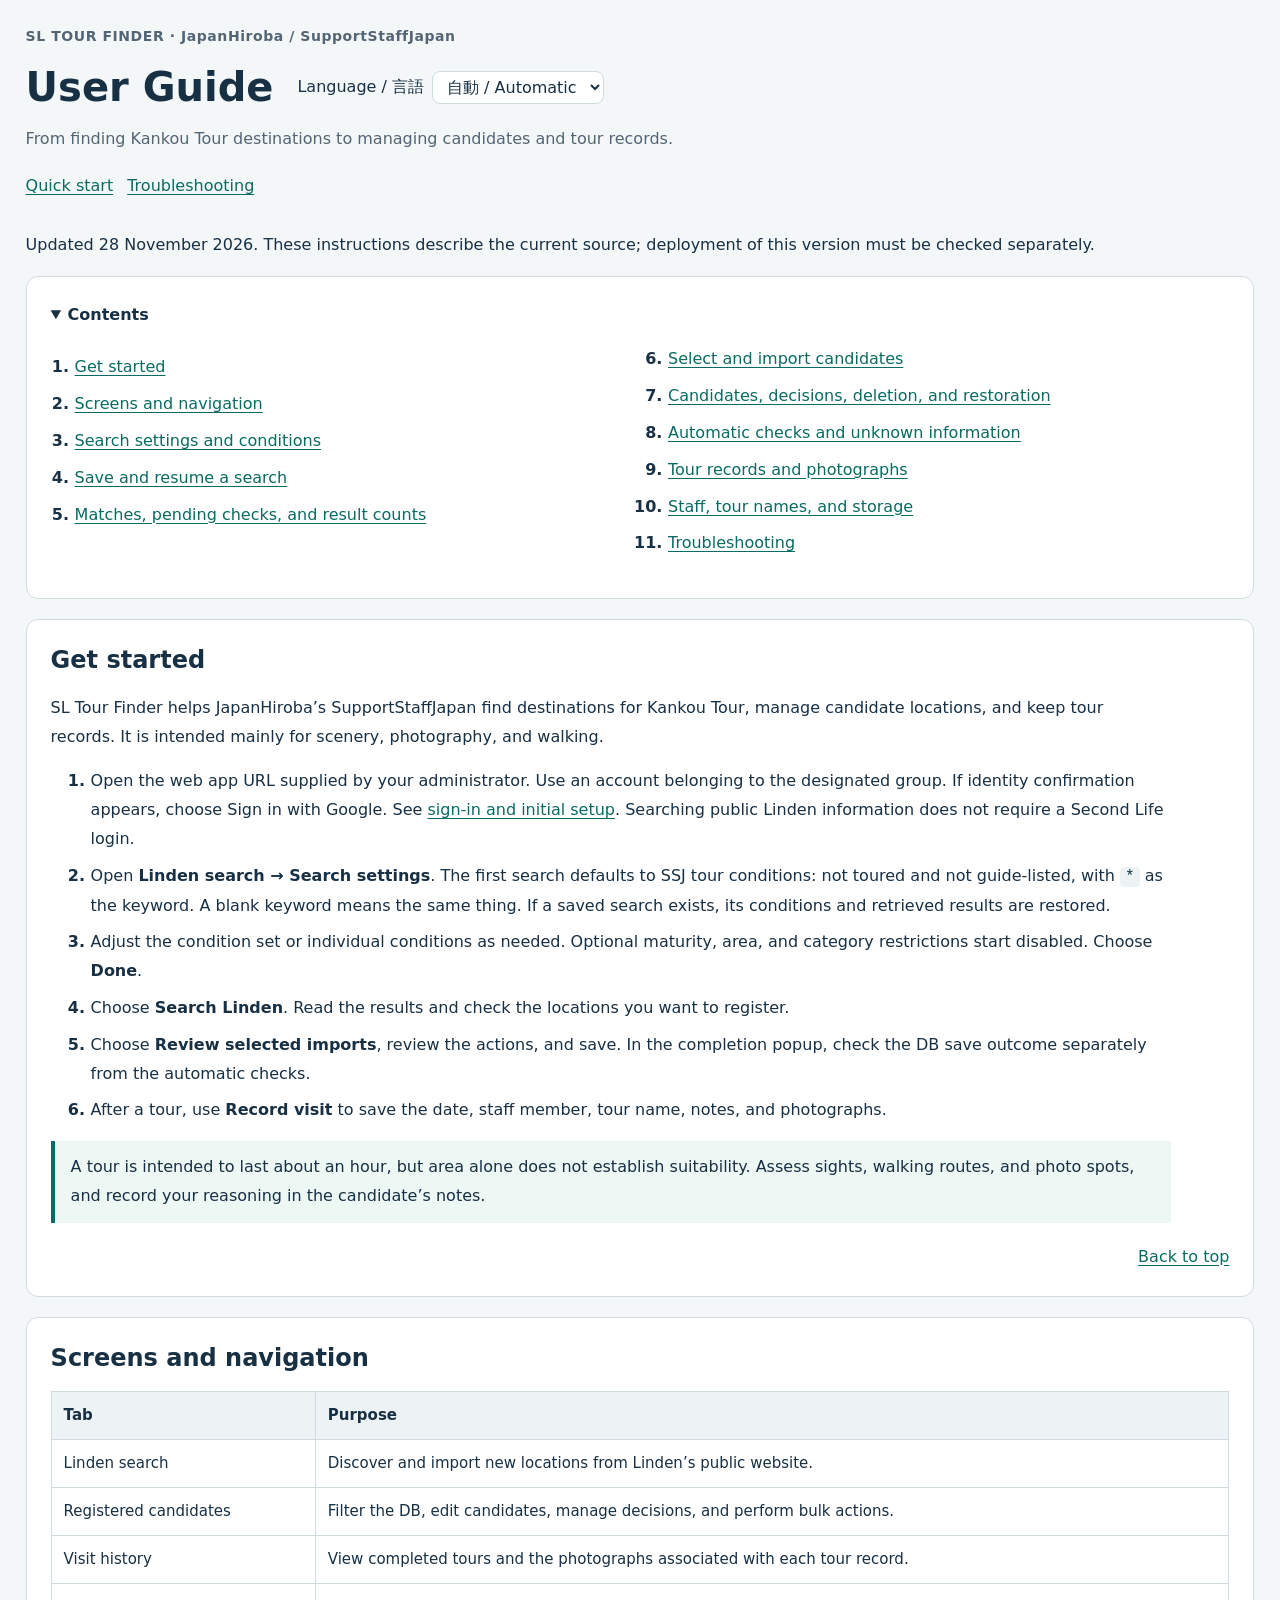
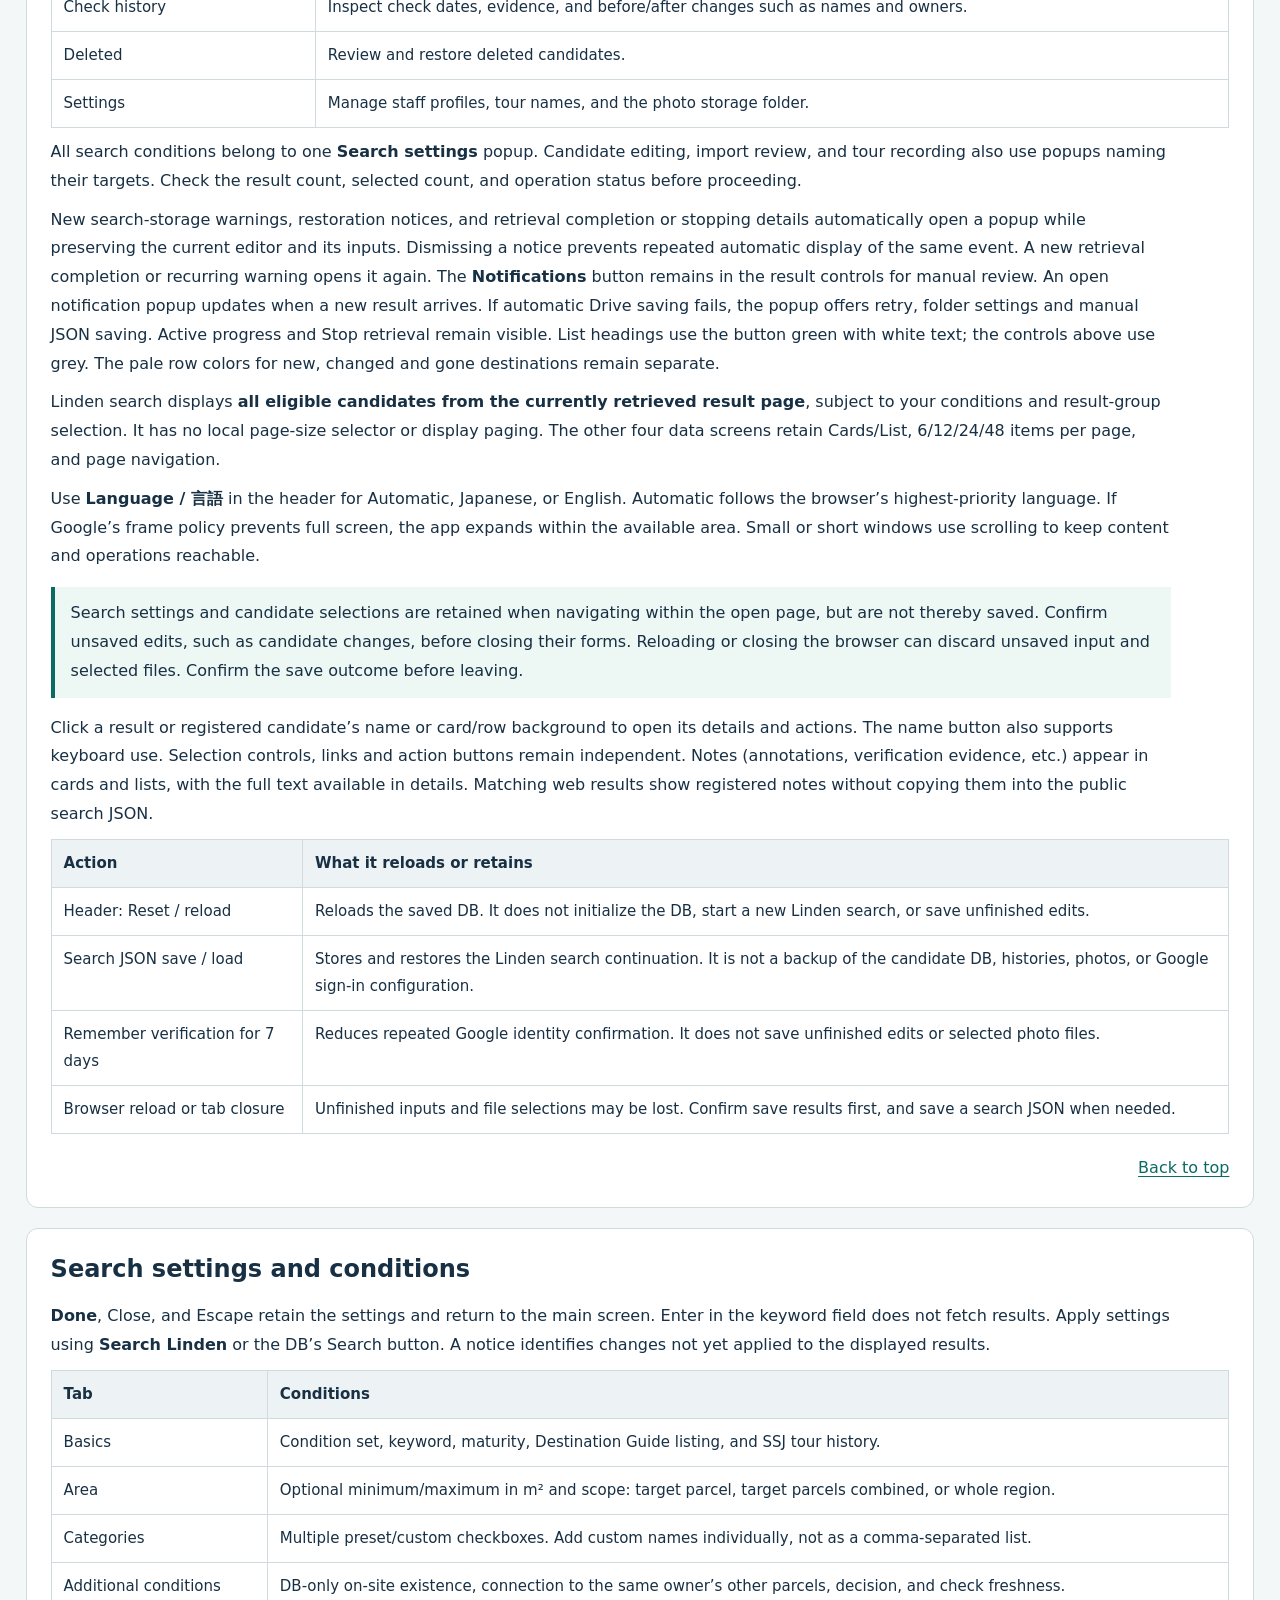
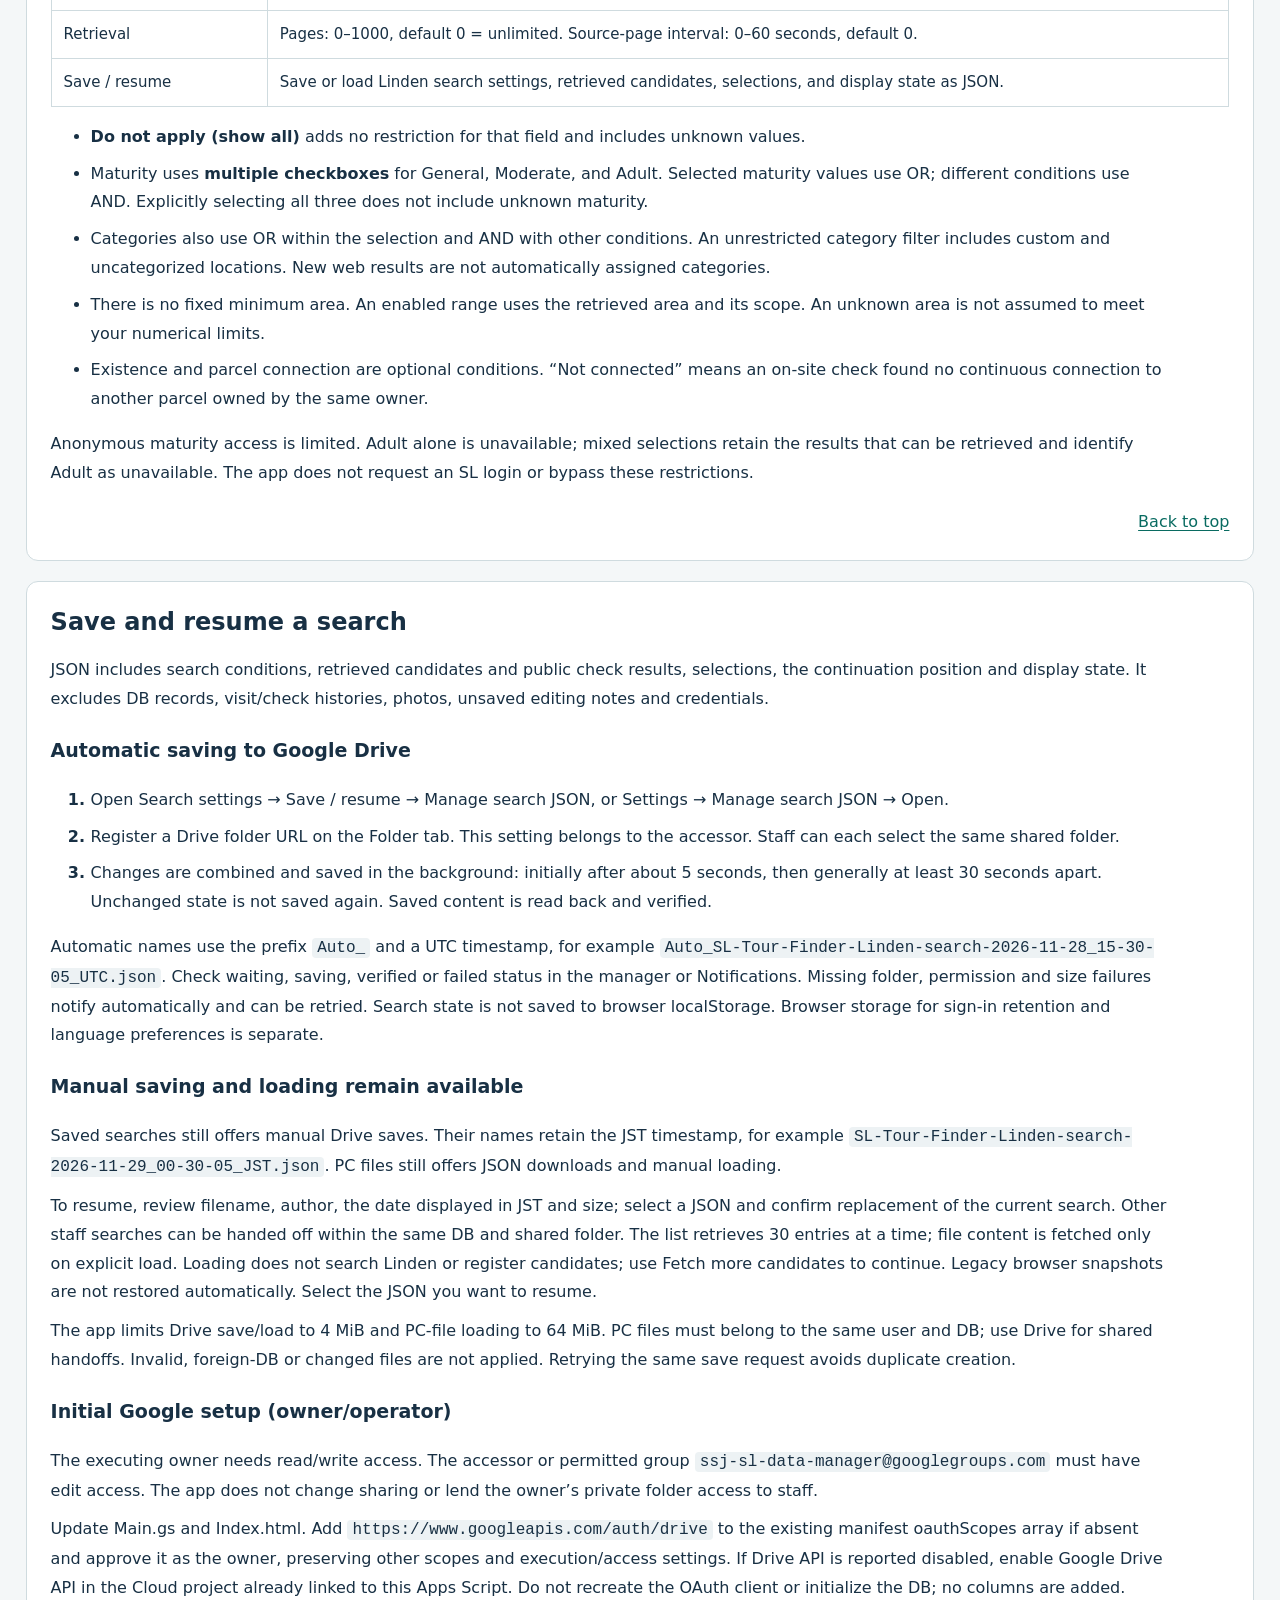
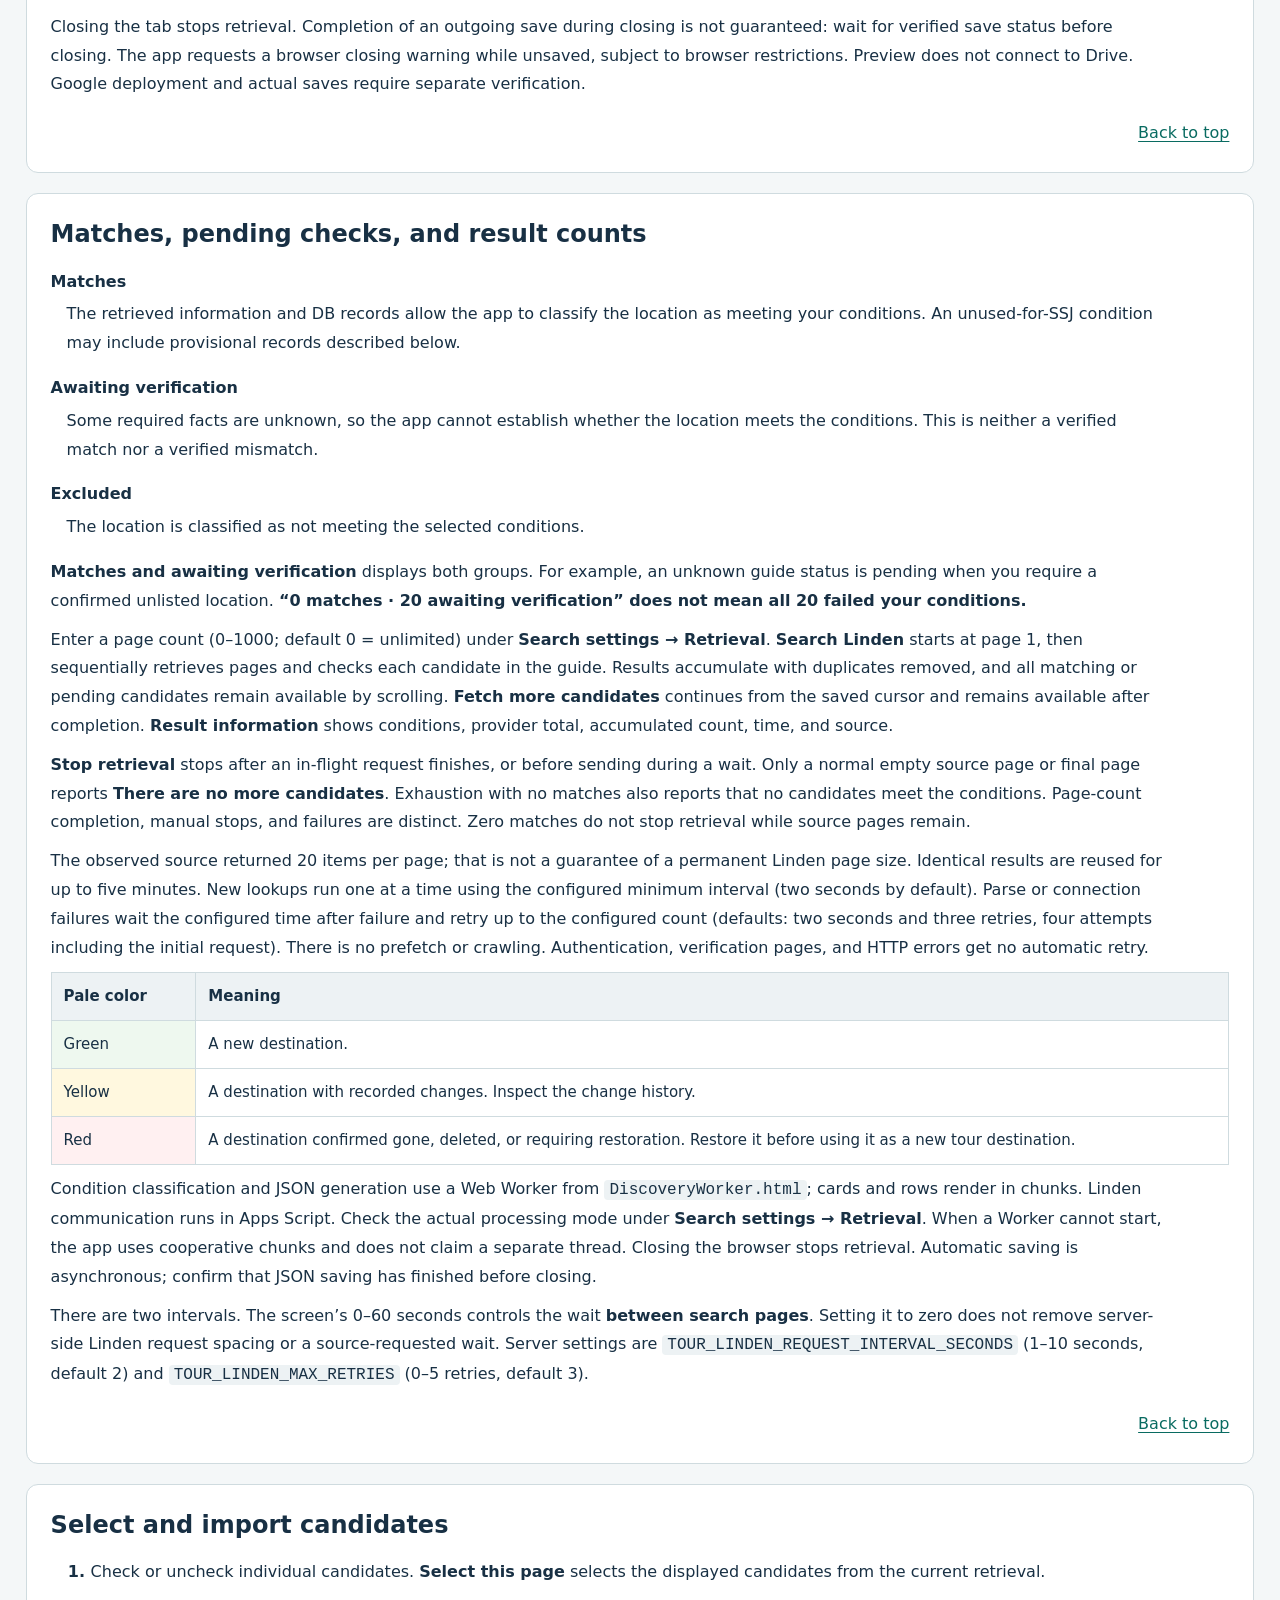
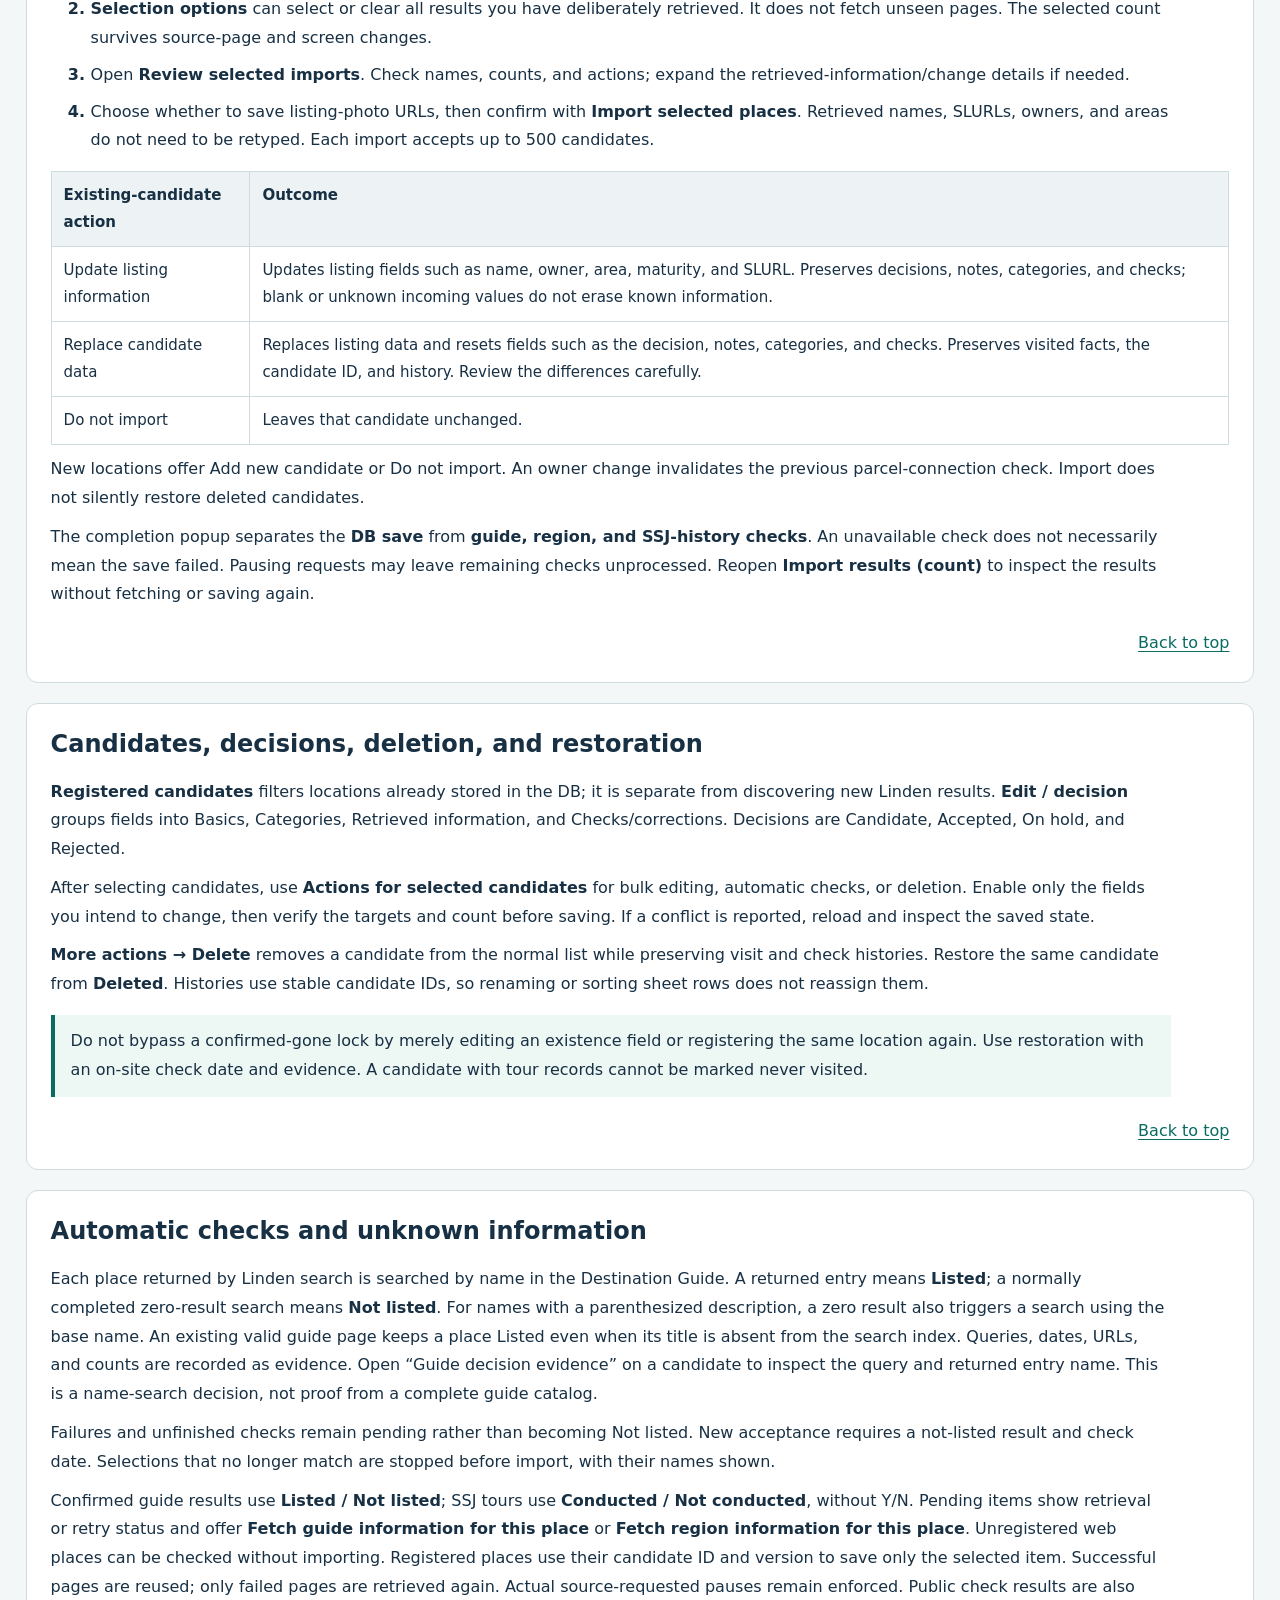
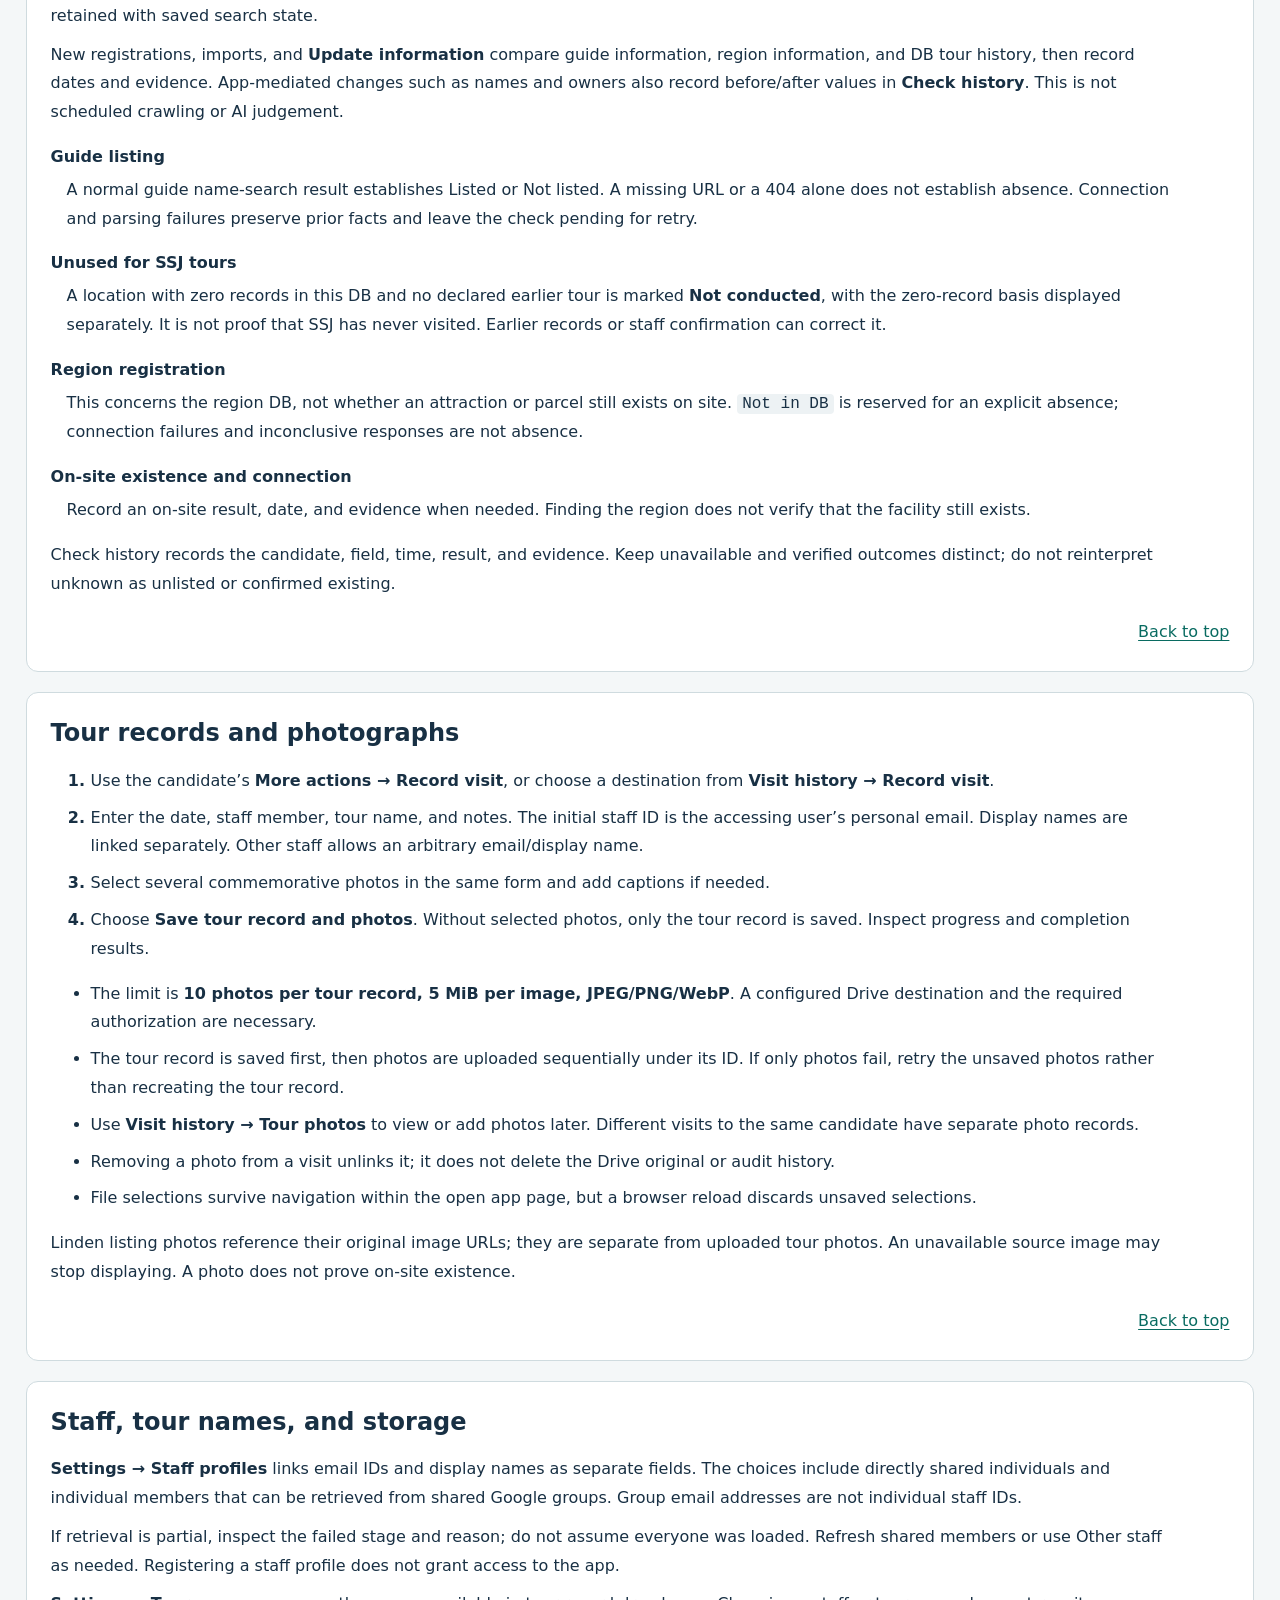
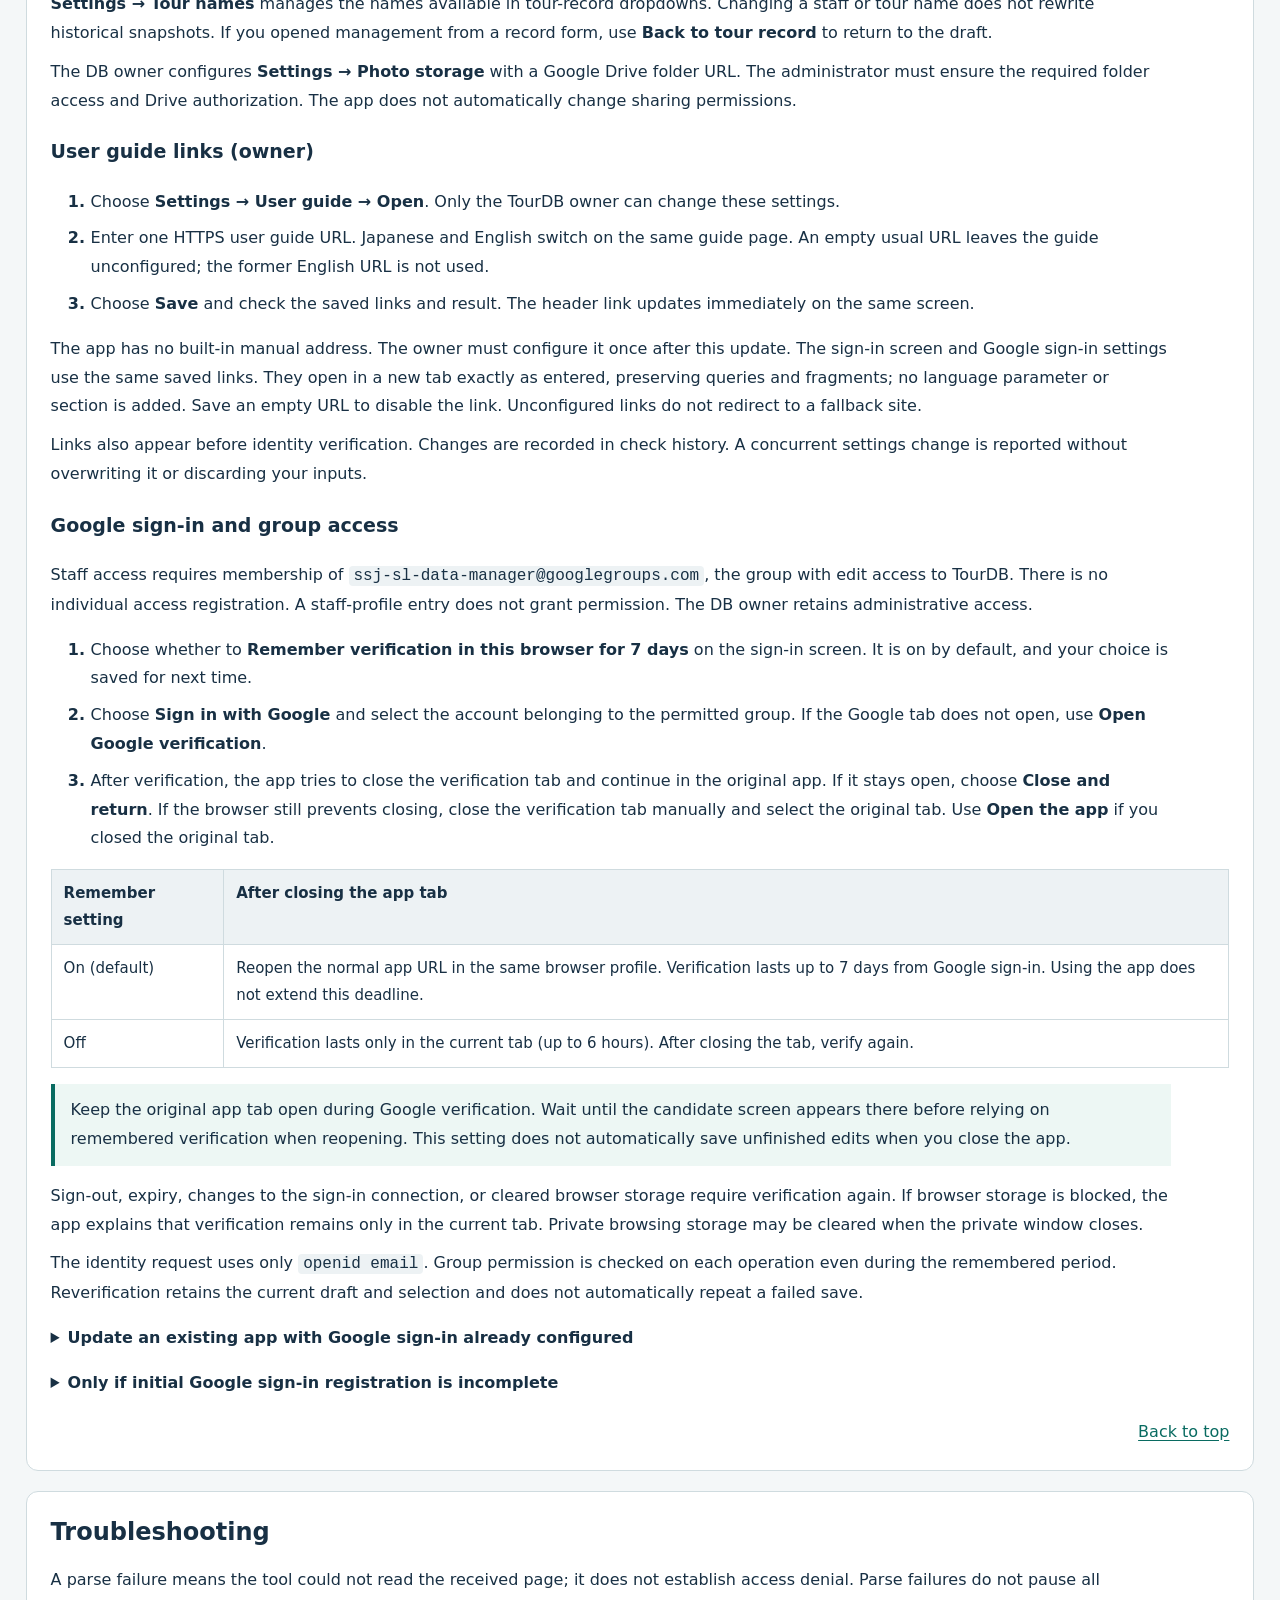
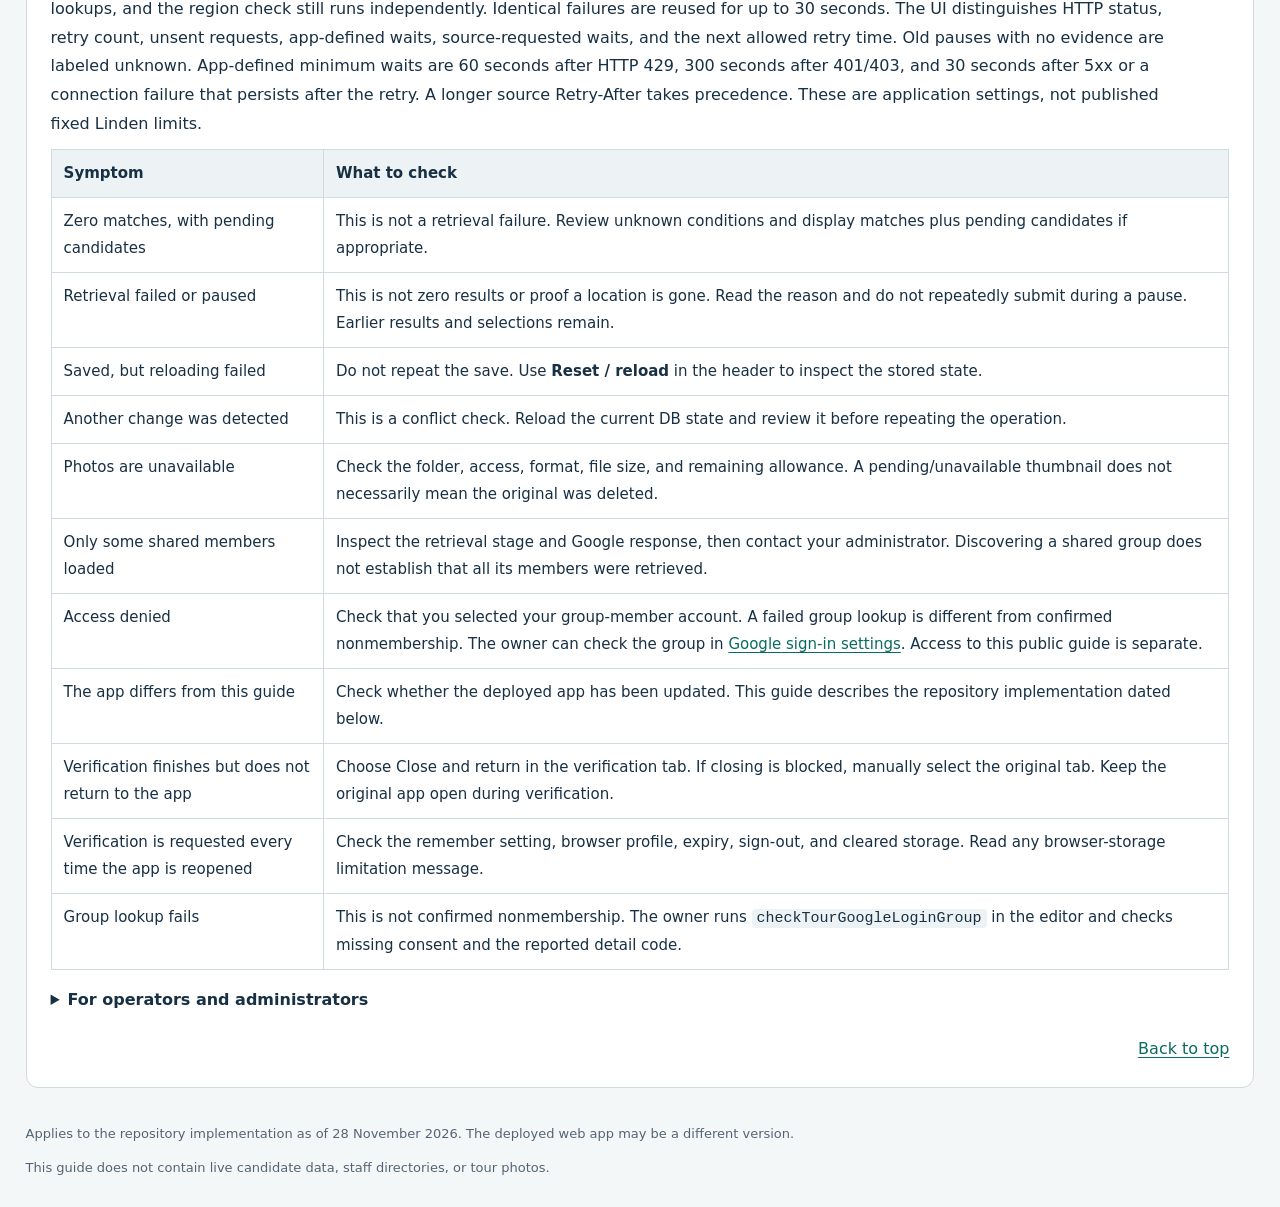
==== commit ff8054ed: "Document automatic UTC JSON snapshots and retained manual saving" ====
--- a/docs/index.html
+++ b/docs/index.html
@@ -11,10 +11,10 @@
 <body id="top">
 <div class="guide-toolbar"><label for="guide-language">Language / 言語</label><select id="guide-language"><option value="auto">自動 / Automatic</option><option value="ja">日本語</option><option value="en">English</option></select></div>
 <div id="guide-body" lang="ja"><a class="skip" href="#content">本文へ移動</a><header><div class="brand">SL TOUR FINDER · JapanHiroba / SupportStaffJapan</div><div class="guide-heading"><h1>取扱説明書</h1></div><p class="subtitle">「Kankou Tour」の行き先検索から、候補選定・ツアーの実施記録まで。</p><nav aria-label="説明書の案内"><a href="#start">最初の操作</a><a href="#trouble">困ったとき</a></nav></header>
-<main id="content"><p class="muted">更新日：2026年11月28日。現行ソースの操作説明です。公開中のアプリへ反映済みかは別途確認してください。</p><details class="toc" open><summary>目次</summary><ol><li><a href="#start">まず使ってみる</a></li><li><a href="#navigation">画面と基本操作</a></li><li><a href="#search">検索設定と条件の組み合わせ</a></li><li><a href="#resume">検索の続きを保存・再開</a></li><li><a href="#results">一致・確認待ち・取得件数の読み方</a></li><li><a href="#import">候補を選んで取り込む</a></li><li><a href="#candidates">登録済み候補・採否・削除と復元</a></li><li><a href="#checks">自動確認と「未確認」の扱い</a></li><li><a href="#tours">ツアー実施記録と記念写真</a></li><li><a href="#settings">担当者・ツアー名・保存先</a></li><li><a href="#trouble">困ったとき</a></li></ol></details><section id="start" aria-labelledby="h-start"><h2 id="h-start">まず使ってみる</h2><p>SL Tour Finderは、JapanHirobaのSupportStaffJapanが行う「Kankou Tour」の行き先を探し、候補の選定と実施記録を管理するWebアプリです。主な用途は景観・撮影・散策です。</p><ol><li>運用担当者から案内されたWebアプリURLを開きます。利用には指定グループへの所属が必要です。本人確認画面が出た場合は「Googleでログイン」で所属アカウントを選びます。<a href="#google-login">ログインと初回設定</a>を参照してください。Lindenの公開情報を探すためにSecond Lifeへログインする必要はありません。</li><li>「Linden検索」→「検索設定」を開きます。初回はSSJツアー向け（未実施・公式未掲載）、検索語は <code>*</code> です。空欄も同じ扱いです。保存した検索がある場合は、前回の条件と取得結果を復元します。</li><li>必要なら条件セットや個別条件を変更します。成熟カテゴリ・面積・カテゴリー等の追加条件は未適用から始まります。「完了」で戻ります。</li><li>「Lindenで検索」を押します。候補を読み、登録したい場所にチェックします。</li><li>「選択した候補の取り込みを確認」で処理方法を確認して保存します。完了後の「取り込み結果」で、DB保存と照合結果を別々に確認します。</li><li>ツアーを行ったら「実施を記録」で日付・担当者・ツアー名・メモ・記念写真を保存します。</li></ol><aside>ツアーの目安は約1時間ですが、面積だけで適性を確定しません。見どころ・散策ルート・撮影スポットを見て判断し、候補のメモに残してください。</aside><a class="back" href="#top">先頭へ戻る</a></section>
+<main id="content"><p class="muted">更新日：2026年11月28日。現行ソースの操作説明です。公開中のアプリへ反映済みかは別途確認してください。</p><details class="toc" open><summary>目次</summary><ol><li><a href="#start">まず使ってみる</a></li><li><a href="#navigation">画面と基本操作</a></li><li><a href="#search">検索設定と条件の組み合わせ</a></li><li><a href="#resume">検索の続きを保存・再開</a></li><li><a href="#results">一致・確認待ち・取得件数の読み方</a></li><li><a href="#import">候補を選んで取り込む</a></li><li><a href="#candidates">登録済み候補・採否・削除と復元</a></li><li><a href="#checks">自動確認と「未確認」の扱い</a></li><li><a href="#tours">ツアー実施記録と記念写真</a></li><li><a href="#settings">担当者・ツアー名・保存先</a></li><li><a href="#trouble">困ったとき</a></li></ol></details><section id="start" aria-labelledby="h-start"><h2 id="h-start">まず使ってみる</h2><p>SL Tour Finderは、JapanHirobaのSupportStaffJapanが行う「Kankou Tour」の行き先を探し、候補の選定と実施記録を管理するWebアプリです。主な用途は景観・撮影・散策です。</p><ol><li>運用担当者から案内されたWebアプリURLを開きます。利用には指定グループへの所属が必要です。本人確認画面が出た場合は「Googleでログイン」で所属アカウントを選びます。<a href="#google-login">ログインと初回設定</a>を参照してください。Lindenの公開情報を探すためにSecond Lifeへログインする必要はありません。</li><li>「Linden検索」→「検索設定」を開きます。初回はSSJツアー向け（未実施・公式未掲載）、検索語は <code>*</code> です。空欄も同じ扱いです。前回の検索は「検索JSONの管理」で読み込みます。</li><li>必要なら条件セットや個別条件を変更します。成熟カテゴリ・面積・カテゴリー等の追加条件は未適用から始まります。「完了」で戻ります。</li><li>「Lindenで検索」を押します。候補を読み、登録したい場所にチェックします。</li><li>「選択した候補の取り込みを確認」で処理方法を確認して保存します。完了後の「取り込み結果」で、DB保存と照合結果を別々に確認します。</li><li>ツアーを行ったら「実施を記録」で日付・担当者・ツアー名・メモ・記念写真を保存します。</li></ol><aside>ツアーの目安は約1時間ですが、面積だけで適性を確定しません。見どころ・散策ルート・撮影スポットを見て判断し、候補のメモに残してください。</aside><a class="back" href="#top">先頭へ戻る</a></section>
 <section id="navigation" aria-labelledby="h-navigation"><h2 id="h-navigation">画面と基本操作</h2><div class="table-wrap"><table><thead><tr><th>タブ</th><th>用途</th></tr></thead><tbody><tr><td>Linden検索</td><td>Lindenの公開Webから新しい候補を探して取り込む。</td></tr><tr><td>登録済み候補</td><td>DB内の候補を絞り込み、編集・採否変更・一括操作を行う。</td></tr><tr><td>実施履歴</td><td>ツアーの実施記録と、その回に関連付けた記念写真を見る。</td></tr><tr><td>確認履歴</td><td>確認日時・根拠・名称や所有者等の変更前後を確認する。</td></tr><tr><td>削除済み</td><td>削除した候補を確認して復元する。</td></tr><tr><td>設定</td><td>担当者・ツアー名・記念写真の保存先・検索JSONを管理する。所有者は取説URLとGoogleログインも設定する。</td></tr></tbody></table></div><p>検索条件は1つの「検索設定」ポップアップで編集します。候補編集、取り込み確認、実施記録等も対象名が表示されたポップアップで行います。メイン画面の件数・選択数・状態表示を確認してから操作してください。</p><p>検索の保存・復元の警告、復元通知、Lindenの取得終了・停止は、新しい通知が発生すると自動でポップアップ表示します。編集中の画面・入力は保持します。同じ通知は閉じた後に繰り返し表示せず、新しい取得完了や再発した警告は再び自動表示します。結果操作欄の<strong>「通知」</strong>ボタンも残し、閉じた後も再確認できます。開いている通知には新しい結果を反映します。保存できない場合はポップアップから検索JSONを保存できます。取得中の進捗と停止操作は引き続き表示します。一覧の列見出しはボタンと同じグリーンに白文字、その上の操作エリアはグレーです。候補の新規・変更・消滅を表す淡い行色は別に維持します。</p><p>Linden検索は、今回の取得分のうち条件と表示グループに該当する候補を<strong>全件表示</strong>します。表示件数指定や表示用のページ送りはありません。ほかの4つのデータ画面では、カード／一覧、6・12・24・48件表示、ページ送りを利用できます。</p><p>上部の「Language / 言語」は自動／日本語／Englishを切り替えます。自動はブラウザーの最優先言語に従います。「全画面」がGoogleのフレーム制限で使えない場合は、表示可能な領域内で拡張します。狭い・低い画面では全体スクロールで操作と全文に到達できます。</p><aside>検索設定の指定や候補の選択は画面内の移動でも保持しますが、保存したことにはなりません。候補編集などの未保存入力は、閉じる前に保存結果を確認してください。ブラウザー自体の再読み込み・終了では未保存入力や選択ファイルを失うことがあります。保存結果を確認してから閉じてください。</aside><p>検索結果・登録済み候補のカードや一覧行の名前・余白をクリックすると、対象の「詳細・操作」が開きます。名前はキーボードでも操作できます。チェック、リンク、操作ボタンは独立して動きます。「メモ(注記・確認根拠など)」はカードと一覧に表示し、詳細では全文を読めます。登録済み候補と同じWeb結果にもメモを表示しますが、公開検索JSONには保存しません。</p><div class="table-wrap"><table><thead><tr><th>操作</th><th>読み直す・保持する内容</th></tr></thead><tbody><tr><td>上部の「リセット読み込み」</td><td>保存済みDBを読み直します。DB初期化やLindenの再検索ではありません。未保存の編集をDBへ保存する操作でもありません。</td></tr><tr><td>検索JSONの保存・読み込み</td><td>Linden検索の続きだけを保存・復元します。候補DB・履歴・写真・Googleログイン設定のバックアップではありません。</td></tr><tr><td>本人確認の7日間保持</td><td>Googleでの再確認を省く設定です。未保存の編集や選択写真を保存する機能ではありません。</td></tr><tr><td>ブラウザーの再読み込み・タブ終了</td><td>未保存入力・選択ファイルは失われる場合があります。保存結果を確認し、Linden検索の続きは必要に応じてJSONにも保存してください。</td></tr></tbody></table></div><a class="back" href="#top">先頭へ戻る</a></section>
 <section id="search" aria-labelledby="h-search"><h2 id="h-search">検索設定と条件の組み合わせ</h2><p>「完了」・閉じる・Escapeは指定を保持して戻るだけです。検索語のEnterでも取得しません。メイン画面の<strong>「Lindenで検索」</strong>またはDBの検索ボタンで条件を反映します。未反映の変更がある場合は、その旨を表示します。</p><div class="table-wrap"><table><thead><tr><th>タブ</th><th>設定する内容</th></tr></thead><tbody><tr><td>基本</td><td>条件セット、検索語、成熟カテゴリ、行き先ガイド掲載、SSJ実施状況。</td></tr><tr><td>面積</td><td>範囲指定、下限・上限の㎡、対象パーセル／対象パーセル合計／リージョン全体。</td></tr><tr><td>カテゴリー</td><td>プリセットと独自カテゴリーの複数チェック。独自名は1件ずつ追加し、カンマ区切りにしない。</td></tr><tr><td>追加条件</td><td>登録済みDBの現地存続、同所有者区画との接続、採否、確認日の新しさ。</td></tr><tr><td>取得</td><td>ページ数（0〜1000、既定0＝無制限）。検索ページの取得間隔は初期値0秒、0〜60秒で変更。</td></tr><tr><td>保存・再開</td><td>Linden検索の設定・取得済み候補・選択・表示状態をJSONで保存・読み込み。</td></tr></tbody></table></div><ul><li>追加条件の「適用しない（全て出る）」は、その項目では制限しないという意味です。未確認も含みます。</li><li>成熟カテゴリはGeneral／Moderate／Adultの<strong>複数チェック</strong>です。選択同士はOR、ほかの条件とはANDです。3つを明示指定した場合は成熟カテゴリ未確認の場所を含みません。</li><li>カテゴリーも複数選択内はOR、ほかの条件とはANDです。未適用なら独自カテゴリー・未分類も含みます。新しいWeb候補のカテゴリーは自動推定しません。</li><li>面積に固定の最低値はありません。範囲を指定した場合は取得した面積と対象範囲を使います。面積未確認は指定値に合うと見なしません。</li><li>現地存続・区画接続は既定の必須条件ではありません。「接続なし」は同じ所有者の別区画と地続きではないという確認です。</li></ul><p>公開取得できる成熟カテゴリには制限があります。Adultだけの指定は取得不可、ほかとの併用では取得できる結果を残してAdult取得不能を案内します。SLアカウントのログインや制限回避は行いません。</p><a class="back" href="#top">先頭へ戻る</a></section>
-<section id="resume" aria-labelledby="h-resume"><h2 id="h-resume">検索の続きを保存・再開</h2><h3>共同作業：Google Driveの検索JSON管理</h3><ol><li>「検索設定 → 保存・再開 → 検索JSONの管理」または「設定 → 検索JSONの管理 → 開く」を選びます。</li><li>初回は「保存先」でDriveフォルダーURLを登録。設定はアクセス者ごとです。同じスタッフ共有フォルダーを各自が指定できます。</li><li>「保存済み」で現在の検索を新規ファイルへ保存。既定名はJST年月日時刻付きです。保存後は内容を読み直して一致を確認します。</li><li>一覧で名前・保存者・JST日時・サイズを確認してJSONを選び、置き換え確認にチェックして読み込みます。同じDBの共有フォルダー内なら他スタッフの検索も引き継げます。</li></ol><p>一覧は30件ずつ取得し、本文は明示的な読込時に取得します。Drive保存・読込は4 MiBまでです。再試行では同じ保存要求の重複作成を防ぎます。候補DBや写真は含めません。</p><h3>Driveの初回設定（所有者・運用担当者）</h3><p>実行所有者が読み書きでき、アクセス者本人または指定スタッフグループ <code>ssj-sl-data-manager@googlegroups.com</code> に編集共有されたフォルダーを使います。所有者だけの私有フォルダー権限や公開・ドメイン共有をスタッフの許可として扱いません。アプリは共有設定を変更しません。</p><p>Main.gs・Index.htmlを更新し、Google上の既存 <code>appsscript.json</code> の <code>oauthScopes</code> 配列へ <code>https://www.googleapis.com/auth/drive</code> がなければ追加します。他の設定は保持し、所有者が追加権限を承認して既存デプロイの版を更新します。Drive API無効と表示された場合は、既に紐付いているCloudプロジェクトでGoogle Drive APIを有効化します。GoogleログインのOAuthクライアント再登録・DB初期化・列追加は不要です。Google上の設定・保存成功は別途確認が必要です。</p><h3>PCファイルと自動復元</h3><p>ダウンロード・手動読込は管理画面の「PCファイル」を使います。PCの保存先はブラウザー設定に従い、読込上限は64 MiBです。同じ利用者・DBのファイルだけを受け付けます。共同引き継ぎはDriveの一覧から行います。</p><p>対象は<strong>Linden検索の設定・状態</strong>です。登録済みDB本体やアプリ全設定のバックアップではありません。</p><ul><li>含めるもの：検索語・条件、取得済み候補、取得元ページ・取得日時、取得方法・ページ数・取得間隔・続きの位置、公開照会結果、候補の選択と取り込み方法、カード／一覧・表示グループ・スクロール位置。</li><li>含めないもの：DB本体、候補編集の未保存メモ、実施履歴・確認履歴、担当者名簿、写真本体、写真保存先設定。ファイルには対象を識別する利用者・DBの識別情報が含まれます。</li></ul><ol><li>「検索JSONの管理 → PCファイル」を開きます。</li><li>「Linden検索の続きをJSON保存」で <code>SL-Tour-Finder-Linden-search-2026-11-28_15-30-05_JST.json</code> をダウンロードします。保存先はブラウザーの設定に従います。</li><li>再開する時は同じGoogle利用者・DBのアプリを開き、「Linden検索のJSONを読み込む」でそのファイルを選びます。</li></ol><p>ブラウザーを閉じると処理は停止します。正常なJSON読み込み後は以前の復元警告を解除します。JSON復元の成功と、ブラウザーへの自動保存の結果は別に表示します。自動保存が容量制限・保存拒否で失敗しても、読み込んだ検索はこのタブで使用できます。既定のJSONファイル名には保存時の年月日時刻とJSTを付けます。読み込みは検索の続きを表示するだけです。「追加取得」で取得を続けます。候補のDB登録・自動照合・Lindenへの再検索は行いません。別の利用者・別DB・形式不正のファイルは拒否し、現在の状態を保持します。</p><p>同じブラウザーで保存機能が使える場合は、前回の検索を自動復元します。保存できない場合や大量取得でブラウザーの容量を超えた場合は画面で通知します。JSON保存を利用してください（読込上限64 MiB）。JSONは<strong>保存操作をした時点</strong>の記録なので、閉じる前に保存し直してください。保存済み結果の取得日時は更新されません。古い結果を更新する時は「Lindenで検索」を押します。</p><a class="back" href="#top">先頭へ戻る</a></section><section id="results" aria-labelledby="h-results"><h2 id="h-results">一致・確認待ち・取得件数の読み方</h2><dl><dt>一致</dt><dd>取得情報とDB記録から、指定した条件に合うと判定した候補です。SSJ未実施には後述の仮登録が含まれる場合があります。</dd><dt>確認待ち</dt><dd>未確認の項目があり、条件に合うか確定できない候補です。条件一致済みでも、条件不一致でもありません。</dd><dt>不一致</dt><dd>指定した条件に合わないと判定した候補です。</dd></dl><p>「一致と確認待ち」は両方を表示する設定です。例えば公式未掲載を指定した時、掲載有無が未確認なら確認待ちです。<strong>「一致0件・確認待ち20件」は、20件が不一致という意味ではありません。</strong></p><p>「検索設定 → 取得」で、ページ数を指定します（0〜1000、既定0＝無制限）。「Lindenで検索」で1ページ目から開始し、ページ取得と候補ごとのガイド検索を順番に行います。候補は重複を除いて累積し、スクロールして全件読めます。「追加取得」は続きから取得し、完了後も押せます。「取得情報」で条件・掲載総数・累計件数・日時・参照元を確認します。</p><p>「取得を停止」で途中停止できます。通常の空ページまたは最終ページに達した時だけ<strong>「もうこれ以上の候補はありません」</strong>と表示します。全取得後に一致0件なら条件一致する候補がないことも案内します。指定ページ数での停止、途中停止、失敗は別表示です。条件一致0件でも取得元に続きがあれば継続します。</p><p>確認できた取得元は1ページ20件でした。検索ページの取得間隔は「検索設定 → 取得」で0〜60秒、初期値0秒です。掲載判定は5件ずつまとめて送り、候補ごとのブラウザー側の待機を入れません。判定中も閲覧・表示切替・選択・取り込み確認・候補の編集保存を続けられます。保存・手動照会を優先します。進捗は専用欄へ表示し、操作結果の通知を上書きしません。サーバー側の待機指定・運用間隔が長ければそちらを優先します。同じ照会は5分再利用し、並列取得しません。サーバー内部の解析・通信失敗の再試行は運用設定（未設定時2秒・再試行3回）に従います。認証要求・確認用画面・拒否・回数制限では停止します。</p><div class="table-wrap"><table><thead><tr><th>淡い色</th><th>意味</th></tr></thead><tbody><tr><td class="new">緑</td><td>新規の行き先。</td></tr><tr><td class="changed">黄</td><td>記録後に変更があった行き先。変更履歴を確認する。</td></tr><tr><td class="gone">赤</td><td>消滅確認済み・削除済み等、復元が必要な行き先。復元まで新たな行き先に使えない。</td></tr></tbody></table></div><p>検索の条件判定とJSON生成は <code>DiscoveryWorker.html</code> のWeb Workerで処理し、カード・行は小分けに描画します。Lindenへの通信はApps Script側です。「検索設定 → 取得」で実際の処理方式を確認してください。Workerを使えない場合は画面と協調する分割処理へ切り替え、別スレッドで動いたとは表示しません。ブラウザーを閉じると取得は停止します。自動保存は非同期なので、閉じる前にJSON保存の完了を確認してください。</p><p>取得間隔には2種類あります。画面の0〜60秒は<strong>検索ページ間</strong>の待機です。0秒でも、サーバー側のLinden照会間隔や取得先の待機指定は省略しません。サーバー側は <code>TOUR_LINDEN_REQUEST_INTERVAL_SECONDS</code>（1〜10秒、既定2）と <code>TOUR_LINDEN_MAX_RETRIES</code>（0〜5回、既定3）で設定します。</p><a class="back" href="#top">先頭へ戻る</a></section>
+<section id="resume" aria-labelledby="h-resume"><h2 id="h-resume">検索の続きを保存・再開</h2><p>検索条件・取得済み候補と公開照会結果・候補の選択・取得を再開する位置・表示状態をJSONで保存します。DB本体・実施／確認履歴・写真・未保存の編集メモ・認証情報は含みません。</p><h3>Google Driveへの自動保存</h3><ol><li>「検索設定 → 保存・再開 → 検索JSONの管理」、または「設定 → 検索JSONの管理 → 開く」を選びます。</li><li>「保存先」でGoogle DriveのフォルダーURLを登録します。設定はアクセス者ごとです。同じスタッフ共有フォルダーを各自が指定できます。</li><li>検索の変更はバックグラウンドでまとめて保存します。最初は約5秒後、以後は原則30秒以上の間隔を空けます。変わっていない状態は保存しません。保存後は内容を読み直して確認します。</li></ol><p>自動保存名は <code>Auto_SL-Tour-Finder-Linden-search-2026-11-28_15-30-05_UTC.json</code> のように、接頭辞 <code>Auto_</code> とUTCの年月日時刻付きです。管理画面と「通知」の保存状態で、待機中・保存中・確認済み・失敗を確認できます。保存先未設定・権限不足・容量超過などは自動通知し、再試行できます。検索状態をブラウザーのlocalStorageへは保存しません。ログイン保持と言語設定のブラウザー保存は別です。</p><h3>手動保存・読み込みも使えます</h3><p>「保存済み」で現在の検索をDriveへ手動保存できます。手動保存名は従来どおり <code>SL-Tour-Finder-Linden-search-2026-11-29_00-30-05_JST.json</code> です。「PCファイル」ではJSONのダウンロードと手動読み込みも使えます。</p><p>再開するときは、一覧で名前・保存者・JST表示の日時・サイズを確認してJSONを選び、現在の検索を置き換える確認にチェックして読み込みます。同じDBの共有フォルダーでは他スタッフの検索も引き継げます。一覧は30件ずつ取得し、本文は明示的な読み込み時に取得します。読み込みだけでLindenへ再検索・DB登録は行わず、続きは「追加取得」で開始します。以前のブラウザー保存を自動復元しません。必要なJSONを選んで再開してください。</p><p>Drive保存・読込上限はアプリ側で4 MiB、PCファイル読込は64 MiBです。PCファイルは同じ利用者・DBのものを読み込みます。共同引き継ぎはDriveの一覧を使います。不正な形式・別DB・変更済みファイルは現在の検索へ適用しません。同じ保存要求の再試行は重複作成を防ぎます。</p><h3>初回のGoogle設定（所有者・運用担当者）</h3><p>実行所有者が読み書きでき、アクセス者本人または指定グループ <code>ssj-sl-data-manager@googlegroups.com</code> に編集共有されたフォルダーを使います。共有設定をアプリから変更しません。所有者の私有フォルダー権限だけでスタッフに利用させません。</p><p>この版はMain.gs・Index.htmlを更新します。既存マニフェストのoauthScopesに <code>https://www.googleapis.com/auth/drive</code> がなければ追加し、所有者が承認してください。他のスコープ・実行者・アクセス設定は維持します。Drive API無効と表示された場合だけ、既に紐付いたCloudプロジェクトでGoogle Drive APIを有効化します。OAuthクライアント再登録・DB初期化・列追加は不要です。</p><p>タブを閉じると取得は停止します。終了時の送信完了は保証できないため、保存状態が確認済みになってから閉じてください。未保存状態ではブラウザーの終了確認を要求しますが、表示はブラウザー側の制限に従います。プレビューはDriveに接続しません。Google上の反映・実保存は別途確認が必要です。</p><a class="back" href="#top">先頭へ戻る</a></section><section id="results" aria-labelledby="h-results"><h2 id="h-results">一致・確認待ち・取得件数の読み方</h2><dl><dt>一致</dt><dd>取得情報とDB記録から、指定した条件に合うと判定した候補です。SSJ未実施には後述の仮登録が含まれる場合があります。</dd><dt>確認待ち</dt><dd>未確認の項目があり、条件に合うか確定できない候補です。条件一致済みでも、条件不一致でもありません。</dd><dt>不一致</dt><dd>指定した条件に合わないと判定した候補です。</dd></dl><p>「一致と確認待ち」は両方を表示する設定です。例えば公式未掲載を指定した時、掲載有無が未確認なら確認待ちです。<strong>「一致0件・確認待ち20件」は、20件が不一致という意味ではありません。</strong></p><p>「検索設定 → 取得」で、ページ数を指定します（0〜1000、既定0＝無制限）。「Lindenで検索」で1ページ目から開始し、ページ取得と候補ごとのガイド検索を順番に行います。候補は重複を除いて累積し、スクロールして全件読めます。「追加取得」は続きから取得し、完了後も押せます。「取得情報」で条件・掲載総数・累計件数・日時・参照元を確認します。</p><p>「取得を停止」で途中停止できます。通常の空ページまたは最終ページに達した時だけ<strong>「もうこれ以上の候補はありません」</strong>と表示します。全取得後に一致0件なら条件一致する候補がないことも案内します。指定ページ数での停止、途中停止、失敗は別表示です。条件一致0件でも取得元に続きがあれば継続します。</p><p>確認できた取得元は1ページ20件でした。検索ページの取得間隔は「検索設定 → 取得」で0〜60秒、初期値0秒です。掲載判定は5件ずつまとめて送り、候補ごとのブラウザー側の待機を入れません。判定中も閲覧・表示切替・選択・取り込み確認・候補の編集保存を続けられます。保存・手動照会を優先します。進捗は専用欄へ表示し、操作結果の通知を上書きしません。サーバー側の待機指定・運用間隔が長ければそちらを優先します。同じ照会は5分再利用し、並列取得しません。サーバー内部の解析・通信失敗の再試行は運用設定（未設定時2秒・再試行3回）に従います。認証要求・確認用画面・拒否・回数制限では停止します。</p><div class="table-wrap"><table><thead><tr><th>淡い色</th><th>意味</th></tr></thead><tbody><tr><td class="new">緑</td><td>新規の行き先。</td></tr><tr><td class="changed">黄</td><td>記録後に変更があった行き先。変更履歴を確認する。</td></tr><tr><td class="gone">赤</td><td>消滅確認済み・削除済み等、復元が必要な行き先。復元まで新たな行き先に使えない。</td></tr></tbody></table></div><p>検索の条件判定とJSON生成は <code>DiscoveryWorker.html</code> のWeb Workerで処理し、カード・行は小分けに描画します。Lindenへの通信はApps Script側です。「検索設定 → 取得」で実際の処理方式を確認してください。Workerを使えない場合は画面と協調する分割処理へ切り替え、別スレッドで動いたとは表示しません。ブラウザーを閉じると取得は停止します。自動保存は非同期なので、閉じる前にJSON保存の完了を確認してください。</p><p>取得間隔には2種類あります。画面の0〜60秒は<strong>検索ページ間</strong>の待機です。0秒でも、サーバー側のLinden照会間隔や取得先の待機指定は省略しません。サーバー側は <code>TOUR_LINDEN_REQUEST_INTERVAL_SECONDS</code>（1〜10秒、既定2）と <code>TOUR_LINDEN_MAX_RETRIES</code>（0〜5回、既定3）で設定します。</p><a class="back" href="#top">先頭へ戻る</a></section>
 <section id="import" aria-labelledby="h-import"><h2 id="h-import">候補を選んで取り込む</h2><ol><li>個別のチェックで候補をON/OFFします。「このページを全選択」は、現在表示している取得分が対象です。</li><li>「選択の操作」で手動取得済みの結果全体を選択・解除できます。未取得ページを取得する操作ではありません。選択数は別の取得元や画面へ移動しても保持します。</li><li>「選択した候補の取り込みを確認」を開きます。対象名・件数・処理方法を確認し、必要なら「取得情報・変更内容を見る」を開きます。</li><li>掲載写真のURLを保存するか選び、「選択した候補を取り込む」で確定します。取得済みの名称・SLURL・所有者・面積等を再入力する必要はありません。一括取り込みは1回500件までです。</li></ol><div class="table-wrap"><table><thead><tr><th>登録済み候補の処理</th><th>結果</th></tr></thead><tbody><tr><td>掲載情報を更新</td><td>名称・所有者・面積・成熟カテゴリ・SLURL等を更新。既存の採否・メモ・カテゴリー・確認結果を保持し、空欄や未確認で既知の情報を消さない。</td></tr><tr><td>候補データを置き換え</td><td>取得情報へ置き換え、採否・メモ・カテゴリー・確認項目等を初期状態へ戻す。訪問済みの事実、候補ID、履歴は保持する。差分をよく確認する。</td></tr><tr><td>取り込まない</td><td>その候補を変更しない。</td></tr></tbody></table></div><p>新規候補は新規登録／取り込まないを選べます。所有者変更時は、以前の所有者に対する接続確認を未確認へ戻します。削除済み候補は取り込みで自動復元しません。</p><p>完了後の「取り込み結果」は、<strong>DB保存</strong>と<strong>公式掲載・リージョン・SSJ実施状況の照合</strong>を分けて表示します。「照合不能」は必ずしも保存失敗ではありません。休止中は残りの確認が未処理になる場合があります。閉じた後も「取り込み結果（件数）」で再表示できます。結果を見るだけで再照会・再保存はしません。</p><a class="back" href="#top">先頭へ戻る</a></section>
 <section id="candidates" aria-labelledby="h-candidates"><h2 id="h-candidates">登録済み候補・採否・削除と復元</h2><p>「登録済み候補」の検索は、保存済みDB内の絞り込みです。新しいLinden候補の取得とは別です。「編集・採否」で基本・カテゴリー・取得情報・確認訂正のタブを切り替えます。採否は候補／採用／保留／見送りです。</p><p>複数の候補を選んだ場合は「選択した候補の操作」から一括編集・自動情報更新・削除を行います。一括編集では変更する項目を明示的にチェックし、対象名と件数を確認して保存します。更新の競合が出た場合は、保存済み状態を再取得して確認してください。</p><p>「その他の操作 → 削除」は通常の候補一覧から外す操作です。実施履歴・確認履歴は残ります。「削除済み」から同じ候補を復元できます。候補IDで関連付けるため、名前の変更やシートの並べ替えで履歴の対応を変えません。</p><aside>消滅確認済みの候補は、単に存続欄を書き換えたり、同じ場所を新規登録し直したりして再利用しないでください。「復元」で現地確認日と根拠を記録してから使います。実施履歴のある候補を未実施には変更できません。</aside><a class="back" href="#top">先頭へ戻る</a></section>
 <section id="checks" aria-labelledby="h-checks"><h2 id="h-checks">自動確認と「未確認」の扱い</h2><p>場所検索で得た候補を行き先ガイドで名称検索します。検索結果ありは<strong>掲載あり</strong>、正常終了した検索が0件なら<strong>掲載なし</strong>です。名称に括弧付き説明がある場合は、全文0件のあと基礎名でも検索します。登録済みガイドURLがある場合は、0件でも掲載ページが存在すれば掲載ありを保持します。検索語・日時・URL・件数を根拠として記録します。候補の「掲載判定の根拠」で検索語と返った掲載名を確認できます。これは名称検索の結果であり、ガイド全件を網羅した証明ではありません。</p><p>取得失敗・未処理は掲載なしにせず再試行待ちです。掲載なしと確認日がない候補は採用に変更できません。条件不一致へ変わった選択は、取り込み確認時・送信前に対象名を示して停止します。</p><p>公式掲載の確定結果は「掲載あり／掲載なし」、SSJツアーは「実施済／未実施」です。Y/Nを使いません。未処理の項目は「取得待ち／再試行待ち」とし、「この行き先の掲載情報を取得」「この行き先のリージョン情報を取得」で該当項目だけ取得します。未登録候補は取り込まずに取得でき、登録済みは該当候補ID・版を照合して選んだ項目だけ保存します。成功済みの照会は再利用し、失敗したページだけ再取得します。実際の拒否後の待機は解除しません。公開照会結果は検索状態の保存・再開にも含みます。</p><p>新規登録・取り込み後や「情報更新」では、行き先ガイド・リージョン情報・DBの実施履歴を照合して日時・根拠を保存します。名称・所有者等のアプリ経由の変更前後も「確認履歴」へ記録します。定期巡回やAIによる判定ではありません。</p><dl><dt>公式掲載</dt><dd>行き先ガイドの名称検索結果から掲載あり／掲載なしを記録します。公式URLなし・404だけでは掲載なしにしません。通信・解析失敗でも以前の確認結果を保持し、該当項目を再試行待ちにします。</dd><dt>SSJ未実施</dt><dd>SSJツアーは「実施済／未実施」で表示します。このDBの実施記録0件で過去実施の申告がない候補は「未実施」とし、記録0件という判定根拠を別表示します。過去に一度も行っていないという確認済みの意味ではありません。過去記録やスタッフ確認から訂正できます。</dd><dt>リージョン登録</dt><dd>リージョンの登録情報であり、施設・パーセルの現地存続とは別です。<code>Not in DB</code> は明確な該当なしだけを表し、通信失敗や判定不能には使いません。</dd><dt>現地存続・接続</dt><dd>必要な場合は現地の確認結果・日付・根拠を登録します。リージョンが見つかっただけで施設が存在するとは判断しません。</dd></dl><p>確認履歴では候補名・項目・日時・確認結果・根拠を確認します。取得不能と確認済みを区別し、未確認を未掲載・存在確認済みに読み替えないでください。</p><a class="back" href="#top">先頭へ戻る</a></section>
@@ -23,9 +23,9 @@
 <section id="trouble" aria-labelledby="h-trouble"><h2 id="h-trouble">困ったとき</h2><p>「ツールが解析できない」は受信したページを読めなかった状態で、アクセス拒否とは別です。解析失敗では全照会を休止せず、リージョン照会も独立して実行します。同じ失敗は30秒以内では再利用します。HTTP応答コード、再試行回数、未送信、アプリ設定の待機と取得先の待機指定、再試行可能時刻を分けて表示します。旧版の待機は理由不明と表示し、Lindenの制限だと断定しません。HTTP 429は最低60秒、401／403は最低300秒、5xx・再試行後の通信失敗は最低30秒をアプリ側で設定し、取得先の待機指定が長い時はそちらを優先します。これらの秒数はLinden公式の固定上限ではありません。</p><div class="table-wrap"><table><thead><tr><th>表示・症状</th><th>確認すること</th></tr></thead><tbody><tr><td>一致0件・確認待ちがある</td><td>取得失敗ではありません。条件の未確認項目を確認し、必要なら一致と確認待ちを表示します。</td></tr><tr><td>取得失敗・休止</td><td>0件や消滅とは扱いません。表示された理由を確認し、休止時間中に連打しないでください。前回の結果と選択は保持します。</td></tr><tr><td>保存成功・再取得失敗</td><td>同じ保存を繰り返さず、上部の「リセット読み込み」で保存済みの状態を確認します。</td></tr><tr><td>他の変更がある</td><td>競合確認です。現在のDBを再取得し、変更内容を確認してから操作し直します。</td></tr><tr><td>写真が使えない</td><td>保存先・権限・対応形式・サイズ・残り枚数を確認します。縮小画像の準備待ちや取得不能は、原本削除とは限りません。</td></tr><tr><td>共有メンバーが一部</td><td>取得段階とGoogle応答を確認し、運用担当者へ連絡します。共有先グループが見つかることと、中の個人全員を取得できることは別です。</td></tr><tr><td>Access denied</td><td>所属しているGoogleアカウントを選んだか確認してください。照会の失敗は非メンバーとは別です。所有者は<a href="#google-login">Googleログイン設定</a>で指定グループを照会します。公開説明書の閲覧権限とは別です。</td></tr><tr><td>説明書と画面が違う</td><td>運用中のアプリが現行版へ更新されているか確認してください。この説明書は下記日付のリポジトリ実装を対象にしています。</td></tr><tr><td>本人確認後も元の画面に戻れない</td><td>確認用タブの「このタブを閉じて戻る」を使い、閉じなければ手動で元のタブを選びます。本人確認中は元のアプリを開いたままにしてください。</td></tr><tr><td>開き直すたびに本人確認が出る</td><td>保持がONか、同じブラウザープロファイルか、期限・ログアウト・保存消去がないか確認します。保存制限時の案内も確認してください。</td></tr><tr><td>グループ照会が失敗する</td><td>非メンバーと決まったわけではありません。所有者はエディターで <code>checkTourGoogleLoginGroup</code> を実行し、不足承認と表示された詳細コードを確認します。</td></tr></tbody></table></div><details><summary>運用担当者・管理者向け</summary><p>Apps Scriptの「プロジェクトの設定 → スクリプト プロパティ」で、<code>TOUR_LINDEN_REQUEST_INTERVAL_SECONDS</code>（秒、整数1〜10、既定2）と<code>TOUR_LINDEN_MAX_RETRIES</code>（回、整数0〜5、既定3）を設定できます。3回は初回を除いた再試行で、最大4回取得します。0回なら初回のみです。不正値は照会せず設定エラーを表示します。設定変更は次の実取得から反映し、有効なキャッシュは再取得しません。通常の照会にも同じ最小開始間隔を使い、取得先の待機指定と明示的な拒否は優先します。</p><p>保存先DB・既存シート・候補IDの対応を保って更新してください。通常のコード更新でDB初期化を再実行しません。ソースは指定された所有者実行に揃えました。Google側の初回設定と実メンバーによる確認は必要です。既存マニフェスト全体の上書きや、共有・公開範囲の緩和で解決しないでください。写真保存や共有名簿の取得は追加承認や閲覧権限に依存します。</p><p>この説明書は機能と操作の説明です。公開済みアプリ・Google上の保存・全端末の表示を動作保証するものではありません。プレビューはGoogleへ書き込まず、ライブのLinden検索・Drive保存を代替しません。AI連携・定期巡回は実装していません。</p></details><a class="back" href="#top">先頭へ戻る</a></section></main><footer><p>対象：2026年11月28日時点のリポジトリ実装。公開中のWebアプリの更新状況とは区別します。</p><p>この説明書には候補DB・名簿・写真の実データは含まれません。</p></footer></div>
 <template id="guide-english"><a class="skip" href="#content">Skip to content</a><header><div class="brand">SL TOUR FINDER · JapanHiroba / SupportStaffJapan</div><div class="guide-heading"><h1>User Guide</h1></div><p class="subtitle">From finding Kankou Tour destinations to managing candidates and tour records.</p><nav aria-label="Guide navigation"><a href="#start">Quick start</a><a href="#trouble">Troubleshooting</a></nav></header>
 <main id="content"><p class="muted">Updated 28 November 2026. These instructions describe the current source; deployment of this version must be checked separately.</p><details class="toc" open><summary>Contents</summary><ol><li><a href="#start">Get started</a></li><li><a href="#navigation">Screens and navigation</a></li><li><a href="#search">Search settings and conditions</a></li><li><a href="#resume">Save and resume a search</a></li><li><a href="#results">Matches, pending checks, and result counts</a></li><li><a href="#import">Select and import candidates</a></li><li><a href="#candidates">Candidates, decisions, deletion, and restoration</a></li><li><a href="#checks">Automatic checks and unknown information</a></li><li><a href="#tours">Tour records and photographs</a></li><li><a href="#settings">Staff, tour names, and storage</a></li><li><a href="#trouble">Troubleshooting</a></li></ol></details><section id="start" aria-labelledby="h-start"><h2 id="h-start">Get started</h2><p>SL Tour Finder helps JapanHiroba’s SupportStaffJapan find destinations for Kankou Tour, manage candidate locations, and keep tour records. It is intended mainly for scenery, photography, and walking.</p><ol><li>Open the web app URL supplied by your administrator. Use an account belonging to the designated group. If identity confirmation appears, choose Sign in with Google. See <a href="#google-login">sign-in and initial setup</a>. Searching public Linden information does not require a Second Life login.</li><li>Open <strong>Linden search → Search settings</strong>. The first search defaults to SSJ tour conditions: not toured and not guide-listed, with <code>*</code> as the keyword. A blank keyword means the same thing. If a saved search exists, its conditions and retrieved results are restored.</li><li>Adjust the condition set or individual conditions as needed. Optional maturity, area, and category restrictions start disabled. Choose <strong>Done</strong>.</li><li>Choose <strong>Search Linden</strong>. Read the results and check the locations you want to register.</li><li>Choose <strong>Review selected imports</strong>, review the actions, and save. In the completion popup, check the DB save outcome separately from the automatic checks.</li><li>After a tour, use <strong>Record visit</strong> to save the date, staff member, tour name, notes, and photographs.</li></ol><aside>A tour is intended to last about an hour, but area alone does not establish suitability. Assess sights, walking routes, and photo spots, and record your reasoning in the candidate’s notes.</aside><a class="back" href="#top">Back to top</a></section>
-<section id="navigation" aria-labelledby="h-navigation"><h2 id="h-navigation">Screens and navigation</h2><div class="table-wrap"><table><thead><tr><th>Tab</th><th>Purpose</th></tr></thead><tbody><tr><td>Linden search</td><td>Discover and import new locations from Linden’s public website.</td></tr><tr><td>Registered candidates</td><td>Filter the DB, edit candidates, manage decisions, and perform bulk actions.</td></tr><tr><td>Visit history</td><td>View completed tours and the photographs associated with each tour record.</td></tr><tr><td>Check history</td><td>Inspect check dates, evidence, and before/after changes such as names and owners.</td></tr><tr><td>Deleted</td><td>Review and restore deleted candidates.</td></tr><tr><td>Settings</td><td>Manage staff profiles, tour names, and the photo storage folder.</td></tr></tbody></table></div><p>All search conditions belong to one <strong>Search settings</strong> popup. Candidate editing, import review, and tour recording also use popups naming their targets. Check the result count, selected count, and operation status before proceeding.</p><p>New search-storage warnings, restoration notices, and retrieval completion or stopping details automatically open a popup while preserving the current editor and its inputs. Dismissing a notice prevents repeated automatic display of the same event. A new retrieval completion or recurring warning opens it again. The <strong>Notifications</strong> button remains in the result controls for manual review. An open notification popup updates when a new result arrives. If browser storage fails, the popup offers a search JSON download. Active progress and Stop retrieval remain visible. List headings use the button green with white text; the controls above use grey. The pale row colors for new, changed and gone destinations remain separate.</p><p>Linden search displays <strong>all eligible candidates from the currently retrieved result page</strong>, subject to your conditions and result-group selection. It has no local page-size selector or display paging. The other four data screens retain Cards/List, 6/12/24/48 items per page, and page navigation.</p><p>Use <strong>Language / 言語</strong> in the header for Automatic, Japanese, or English. Automatic follows the browser’s highest-priority language. If Google’s frame policy prevents full screen, the app expands within the available area. Small or short windows use scrolling to keep content and operations reachable.</p><aside>Search settings and candidate selections are retained when navigating within the open page, but are not thereby saved. Confirm unsaved edits, such as candidate changes, before closing their forms. Reloading or closing the browser can discard unsaved input and selected files. Confirm the save outcome before leaving.</aside><p>Click a result or registered candidate’s name or card/row background to open its details and actions. The name button also supports keyboard use. Selection controls, links and action buttons remain independent. Notes (annotations, verification evidence, etc.) appear in cards and lists, with the full text available in details. Matching web results show registered notes without copying them into the public search JSON.</p><div class="table-wrap"><table><thead><tr><th>Action</th><th>What it reloads or retains</th></tr></thead><tbody><tr><td>Header: Reset / reload</td><td>Reloads the saved DB. It does not initialize the DB, start a new Linden search, or save unfinished edits.</td></tr><tr><td>Search JSON save / load</td><td>Stores and restores the Linden search continuation. It is not a backup of the candidate DB, histories, photos, or Google sign-in configuration.</td></tr><tr><td>Remember verification for 7 days</td><td>Reduces repeated Google identity confirmation. It does not save unfinished edits or selected photo files.</td></tr><tr><td>Browser reload or tab closure</td><td>Unfinished inputs and file selections may be lost. Confirm save results first, and save a search JSON when needed.</td></tr></tbody></table></div><a class="back" href="#top">Back to top</a></section>
+<section id="navigation" aria-labelledby="h-navigation"><h2 id="h-navigation">Screens and navigation</h2><div class="table-wrap"><table><thead><tr><th>Tab</th><th>Purpose</th></tr></thead><tbody><tr><td>Linden search</td><td>Discover and import new locations from Linden’s public website.</td></tr><tr><td>Registered candidates</td><td>Filter the DB, edit candidates, manage decisions, and perform bulk actions.</td></tr><tr><td>Visit history</td><td>View completed tours and the photographs associated with each tour record.</td></tr><tr><td>Check history</td><td>Inspect check dates, evidence, and before/after changes such as names and owners.</td></tr><tr><td>Deleted</td><td>Review and restore deleted candidates.</td></tr><tr><td>Settings</td><td>Manage staff profiles, tour names, and the photo storage folder.</td></tr></tbody></table></div><p>All search conditions belong to one <strong>Search settings</strong> popup. Candidate editing, import review, and tour recording also use popups naming their targets. Check the result count, selected count, and operation status before proceeding.</p><p>New search-storage warnings, restoration notices, and retrieval completion or stopping details automatically open a popup while preserving the current editor and its inputs. Dismissing a notice prevents repeated automatic display of the same event. A new retrieval completion or recurring warning opens it again. The <strong>Notifications</strong> button remains in the result controls for manual review. An open notification popup updates when a new result arrives. If automatic Drive saving fails, the popup offers retry, folder settings and manual JSON saving. Active progress and Stop retrieval remain visible. List headings use the button green with white text; the controls above use grey. The pale row colors for new, changed and gone destinations remain separate.</p><p>Linden search displays <strong>all eligible candidates from the currently retrieved result page</strong>, subject to your conditions and result-group selection. It has no local page-size selector or display paging. The other four data screens retain Cards/List, 6/12/24/48 items per page, and page navigation.</p><p>Use <strong>Language / 言語</strong> in the header for Automatic, Japanese, or English. Automatic follows the browser’s highest-priority language. If Google’s frame policy prevents full screen, the app expands within the available area. Small or short windows use scrolling to keep content and operations reachable.</p><aside>Search settings and candidate selections are retained when navigating within the open page, but are not thereby saved. Confirm unsaved edits, such as candidate changes, before closing their forms. Reloading or closing the browser can discard unsaved input and selected files. Confirm the save outcome before leaving.</aside><p>Click a result or registered candidate’s name or card/row background to open its details and actions. The name button also supports keyboard use. Selection controls, links and action buttons remain independent. Notes (annotations, verification evidence, etc.) appear in cards and lists, with the full text available in details. Matching web results show registered notes without copying them into the public search JSON.</p><div class="table-wrap"><table><thead><tr><th>Action</th><th>What it reloads or retains</th></tr></thead><tbody><tr><td>Header: Reset / reload</td><td>Reloads the saved DB. It does not initialize the DB, start a new Linden search, or save unfinished edits.</td></tr><tr><td>Search JSON save / load</td><td>Stores and restores the Linden search continuation. It is not a backup of the candidate DB, histories, photos, or Google sign-in configuration.</td></tr><tr><td>Remember verification for 7 days</td><td>Reduces repeated Google identity confirmation. It does not save unfinished edits or selected photo files.</td></tr><tr><td>Browser reload or tab closure</td><td>Unfinished inputs and file selections may be lost. Confirm save results first, and save a search JSON when needed.</td></tr></tbody></table></div><a class="back" href="#top">Back to top</a></section>
 <section id="search" aria-labelledby="h-search"><h2 id="h-search">Search settings and conditions</h2><p><strong>Done</strong>, Close, and Escape retain the settings and return to the main screen. Enter in the keyword field does not fetch results. Apply settings using <strong>Search Linden</strong> or the DB’s Search button. A notice identifies changes not yet applied to the displayed results.</p><div class="table-wrap"><table><thead><tr><th>Tab</th><th>Conditions</th></tr></thead><tbody><tr><td>Basics</td><td>Condition set, keyword, maturity, Destination Guide listing, and SSJ tour history.</td></tr><tr><td>Area</td><td>Optional minimum/maximum in m² and scope: target parcel, target parcels combined, or whole region.</td></tr><tr><td>Categories</td><td>Multiple preset/custom checkboxes. Add custom names individually, not as a comma-separated list.</td></tr><tr><td>Additional conditions</td><td>DB-only on-site existence, connection to the same owner’s other parcels, decision, and check freshness.</td></tr><tr><td>Retrieval</td><td>Pages: 0–1000, default 0 = unlimited. Source-page interval: 0–60 seconds, default 0.</td></tr><tr><td>Save / resume</td><td>Save or load Linden search settings, retrieved candidates, selections, and display state as JSON.</td></tr></tbody></table></div><ul><li><strong>Do not apply (show all)</strong> adds no restriction for that field and includes unknown values.</li><li>Maturity uses <strong>multiple checkboxes</strong> for General, Moderate, and Adult. Selected maturity values use OR; different conditions use AND. Explicitly selecting all three does not include unknown maturity.</li><li>Categories also use OR within the selection and AND with other conditions. An unrestricted category filter includes custom and uncategorized locations. New web results are not automatically assigned categories.</li><li>There is no fixed minimum area. An enabled range uses the retrieved area and its scope. An unknown area is not assumed to meet your numerical limits.</li><li>Existence and parcel connection are optional conditions. “Not connected” means an on-site check found no continuous connection to another parcel owned by the same owner.</li></ul><p>Anonymous maturity access is limited. Adult alone is unavailable; mixed selections retain the results that can be retrieved and identify Adult as unavailable. The app does not request an SL login or bypass these restrictions.</p><a class="back" href="#top">Back to top</a></section>
-<section id="resume" aria-labelledby="h-resume"><h2 id="h-resume">Save and resume a search</h2><h3>Collaboration: search JSON in Google Drive</h3><ol><li>Open Search settings → Save / resume → Manage search JSON, or Settings → Manage search JSON → Open.</li><li>On first use, register a Drive folder URL on the Folder tab. This setting belongs to the accessor. Staff can each select the same shared folder.</li><li>Save the current search as a new file on Saved searches. Default names include the JST date and time. The saved content is read back and verified.</li><li>Review name, author, JST timestamp and size; select a JSON and confirm replacement before loading. Other staff searches can be handed off within the same DB and shared folder.</li></ol><p>The list retrieves 30 entries at a time and file contents only on explicit load. Drive save/load is limited to 4 MiB. Retrying the same save request avoids duplicate creation. DB records and photos are excluded.</p><h3>Initial Drive setup (owner/operator)</h3><p>The executing owner needs read/write access. The accessor or the permitted staff group <code>ssj-sl-data-manager@googlegroups.com</code> must have edit access. Public/domain sharing or the executing owner’s private access alone does not grant staff permission. The app does not change sharing.</p><p>Update Main.gs and Index.html. Add <code>https://www.googleapis.com/auth/drive</code> to the existing Google-hosted <code>appsscript.json</code> oauthScopes array if absent, preserving other settings. The owner approves the added scope and updates the existing deployment version. If Drive API is reported disabled, enable Google Drive API in the Cloud project already linked to this Apps Script. Do not recreate the Google sign-in OAuth client or initialize the DB; no columns are added. Google setup and actual saves require separate verification.</p><h3>PC files and automatic restoration</h3><p>Use the PC files tab for downloads and manual loading. The browser controls the PC download folder. Manual loads accept up to 64 MiB and require the same user and DB. Use the Drive list for shared handoffs.</p><p>This saves <strong>Linden search settings and state</strong>, not a backup of the DB or all application settings.</p><ul><li>Included: keyword and conditions; retrieved candidates; source page and retrieval time; retrieval mode, page count, interval, cursor, and public check results; selections and import actions; Cards/List, result-group selection, and scroll position.</li><li>Excluded: the DB itself, unsaved candidate-edit notes, tour/check histories, staff directories, photo files, and photo-folder settings. The file includes user/DB identifiers to validate its target.</li></ul><ol><li>Open <strong>Manage search JSON → PC files</strong>.</li><li>Choose <strong>Save Linden search to JSON</strong> to download <code>SL-Tour-Finder-Linden-search-2026-11-28_15-30-05_JST.json</code>. Your browser determines the download location.</li><li>To resume, open the app for the same Google user and DB, then select that file using <strong>Load Linden search JSON</strong>.</li></ol><p>Closing the browser stops retrieval. A successful JSON load clears earlier restoration warnings. JSON restoration and browser autosave have separate results: a size limit or blocked browser storage does not undo the loaded search. Default JSON filenames include the save date, time and JST. Loading only restores the search view; use <strong>Fetch more candidates</strong> to continue. It does not register candidates, run automatic checks, or search Linden again. A foreign-user/DB or invalid file is rejected without replacing the current state.</p><p>Where browser storage is available, the previous search also restores automatically. Storage failures, including large results exceeding browser capacity, are reported. Use JSON saving when needed (maximum input file size: 64 MiB). JSON is a snapshot <strong>at the time you save it</strong>, so save again before closing. Restoring does not refresh the original retrieval time. Use <strong>Search Linden</strong> when you want updated results.</p><a class="back" href="#top">Back to top</a></section><section id="results" aria-labelledby="h-results"><h2 id="h-results">Matches, pending checks, and result counts</h2><dl><dt>Matches</dt><dd>The retrieved information and DB records allow the app to classify the location as meeting your conditions. An unused-for-SSJ condition may include provisional records described below.</dd><dt>Awaiting verification</dt><dd>Some required facts are unknown, so the app cannot establish whether the location meets the conditions. This is neither a verified match nor a verified mismatch.</dd><dt>Excluded</dt><dd>The location is classified as not meeting the selected conditions.</dd></dl><p><strong>Matches and awaiting verification</strong> displays both groups. For example, an unknown guide status is pending when you require a confirmed unlisted location. <strong>“0 matches · 20 awaiting verification” does not mean all 20 failed your conditions.</strong></p><p>Enter a page count (0–1000; default 0 = unlimited) under <strong>Search settings → Retrieval</strong>. <strong>Search Linden</strong> starts at page 1, then sequentially retrieves pages and checks each candidate in the guide. Results accumulate with duplicates removed, and all matching or pending candidates remain available by scrolling. <strong>Fetch more candidates</strong> continues from the saved cursor and remains available after completion. <strong>Result information</strong> shows conditions, provider total, accumulated count, time, and source.</p><p><strong>Stop retrieval</strong> stops after an in-flight request finishes, or before sending during a wait. Only a normal empty source page or final page reports <strong>There are no more candidates</strong>. Exhaustion with no matches also reports that no candidates meet the conditions. Page-count completion, manual stops, and failures are distinct. Zero matches do not stop retrieval while source pages remain.</p><p>The observed source returned 20 items per page; that is not a guarantee of a permanent Linden page size. Identical results are reused for up to five minutes. New lookups run one at a time using the configured minimum interval (two seconds by default). Parse or connection failures wait the configured time after failure and retry up to the configured count (defaults: two seconds and three retries, four attempts including the initial request). There is no prefetch or crawling. Authentication, verification pages, and HTTP errors get no automatic retry.</p><div class="table-wrap"><table><thead><tr><th>Pale color</th><th>Meaning</th></tr></thead><tbody><tr><td class="new">Green</td><td>A new destination.</td></tr><tr><td class="changed">Yellow</td><td>A destination with recorded changes. Inspect the change history.</td></tr><tr><td class="gone">Red</td><td>A destination confirmed gone, deleted, or requiring restoration. Restore it before using it as a new tour destination.</td></tr></tbody></table></div><p>Condition classification and JSON generation use a Web Worker from <code>DiscoveryWorker.html</code>; cards and rows render in chunks. Linden communication runs in Apps Script. Check the actual processing mode under <strong>Search settings → Retrieval</strong>. When a Worker cannot start, the app uses cooperative chunks and does not claim a separate thread. Closing the browser stops retrieval. Automatic saving is asynchronous; confirm that JSON saving has finished before closing.</p><p>There are two intervals. The screen’s 0–60 seconds controls the wait <strong>between search pages</strong>. Setting it to zero does not remove server-side Linden request spacing or a source-requested wait. Server settings are <code>TOUR_LINDEN_REQUEST_INTERVAL_SECONDS</code> (1–10 seconds, default 2) and <code>TOUR_LINDEN_MAX_RETRIES</code> (0–5 retries, default 3).</p><a class="back" href="#top">Back to top</a></section>
+<section id="resume" aria-labelledby="h-resume"><h2 id="h-resume">Save and resume a search</h2><p>JSON includes search conditions, retrieved candidates and public check results, selections, the continuation position and display state. It excludes DB records, visit/check histories, photos, unsaved editing notes and credentials.</p><h3>Automatic saving to Google Drive</h3><ol><li>Open Search settings → Save / resume → Manage search JSON, or Settings → Manage search JSON → Open.</li><li>Register a Drive folder URL on the Folder tab. This setting belongs to the accessor. Staff can each select the same shared folder.</li><li>Changes are combined and saved in the background: initially after about 5 seconds, then generally at least 30 seconds apart. Unchanged state is not saved again. Saved content is read back and verified.</li></ol><p>Automatic names use the prefix <code>Auto_</code> and a UTC timestamp, for example <code>Auto_SL-Tour-Finder-Linden-search-2026-11-28_15-30-05_UTC.json</code>. Check waiting, saving, verified or failed status in the manager or Notifications. Missing folder, permission and size failures notify automatically and can be retried. Search state is not saved to browser localStorage. Browser storage for sign-in retention and language preferences is separate.</p><h3>Manual saving and loading remain available</h3><p>Saved searches still offers manual Drive saves. Their names retain the JST timestamp, for example <code>SL-Tour-Finder-Linden-search-2026-11-29_00-30-05_JST.json</code>. PC files still offers JSON downloads and manual loading.</p><p>To resume, review filename, author, the date displayed in JST and size; select a JSON and confirm replacement of the current search. Other staff searches can be handed off within the same DB and shared folder. The list retrieves 30 entries at a time; file content is fetched only on explicit load. Loading does not search Linden or register candidates; use Fetch more candidates to continue. Legacy browser snapshots are not restored automatically. Select the JSON you want to resume.</p><p>The app limits Drive save/load to 4 MiB and PC-file loading to 64 MiB. PC files must belong to the same user and DB; use Drive for shared handoffs. Invalid, foreign-DB or changed files are not applied. Retrying the same save request avoids duplicate creation.</p><h3>Initial Google setup (owner/operator)</h3><p>The executing owner needs read/write access. The accessor or permitted group <code>ssj-sl-data-manager@googlegroups.com</code> must have edit access. The app does not change sharing or lend the owner’s private folder access to staff.</p><p>Update Main.gs and Index.html. Add <code>https://www.googleapis.com/auth/drive</code> to the existing manifest oauthScopes array if absent and approve it as the owner, preserving other scopes and execution/access settings. If Drive API is reported disabled, enable Google Drive API in the Cloud project already linked to this Apps Script. Do not recreate the OAuth client or initialize the DB; no columns are added.</p><p>Closing the tab stops retrieval. Completion of an outgoing save during closing is not guaranteed: wait for verified save status before closing. The app requests a browser closing warning while unsaved, subject to browser restrictions. Preview does not connect to Drive. Google deployment and actual saves require separate verification.</p><a class="back" href="#top">Back to top</a></section><section id="results" aria-labelledby="h-results"><h2 id="h-results">Matches, pending checks, and result counts</h2><dl><dt>Matches</dt><dd>The retrieved information and DB records allow the app to classify the location as meeting your conditions. An unused-for-SSJ condition may include provisional records described below.</dd><dt>Awaiting verification</dt><dd>Some required facts are unknown, so the app cannot establish whether the location meets the conditions. This is neither a verified match nor a verified mismatch.</dd><dt>Excluded</dt><dd>The location is classified as not meeting the selected conditions.</dd></dl><p><strong>Matches and awaiting verification</strong> displays both groups. For example, an unknown guide status is pending when you require a confirmed unlisted location. <strong>“0 matches · 20 awaiting verification” does not mean all 20 failed your conditions.</strong></p><p>Enter a page count (0–1000; default 0 = unlimited) under <strong>Search settings → Retrieval</strong>. <strong>Search Linden</strong> starts at page 1, then sequentially retrieves pages and checks each candidate in the guide. Results accumulate with duplicates removed, and all matching or pending candidates remain available by scrolling. <strong>Fetch more candidates</strong> continues from the saved cursor and remains available after completion. <strong>Result information</strong> shows conditions, provider total, accumulated count, time, and source.</p><p><strong>Stop retrieval</strong> stops after an in-flight request finishes, or before sending during a wait. Only a normal empty source page or final page reports <strong>There are no more candidates</strong>. Exhaustion with no matches also reports that no candidates meet the conditions. Page-count completion, manual stops, and failures are distinct. Zero matches do not stop retrieval while source pages remain.</p><p>The observed source returned 20 items per page; that is not a guarantee of a permanent Linden page size. Identical results are reused for up to five minutes. New lookups run one at a time using the configured minimum interval (two seconds by default). Parse or connection failures wait the configured time after failure and retry up to the configured count (defaults: two seconds and three retries, four attempts including the initial request). There is no prefetch or crawling. Authentication, verification pages, and HTTP errors get no automatic retry.</p><div class="table-wrap"><table><thead><tr><th>Pale color</th><th>Meaning</th></tr></thead><tbody><tr><td class="new">Green</td><td>A new destination.</td></tr><tr><td class="changed">Yellow</td><td>A destination with recorded changes. Inspect the change history.</td></tr><tr><td class="gone">Red</td><td>A destination confirmed gone, deleted, or requiring restoration. Restore it before using it as a new tour destination.</td></tr></tbody></table></div><p>Condition classification and JSON generation use a Web Worker from <code>DiscoveryWorker.html</code>; cards and rows render in chunks. Linden communication runs in Apps Script. Check the actual processing mode under <strong>Search settings → Retrieval</strong>. When a Worker cannot start, the app uses cooperative chunks and does not claim a separate thread. Closing the browser stops retrieval. Automatic saving is asynchronous; confirm that JSON saving has finished before closing.</p><p>There are two intervals. The screen’s 0–60 seconds controls the wait <strong>between search pages</strong>. Setting it to zero does not remove server-side Linden request spacing or a source-requested wait. Server settings are <code>TOUR_LINDEN_REQUEST_INTERVAL_SECONDS</code> (1–10 seconds, default 2) and <code>TOUR_LINDEN_MAX_RETRIES</code> (0–5 retries, default 3).</p><a class="back" href="#top">Back to top</a></section>
 <section id="import" aria-labelledby="h-import"><h2 id="h-import">Select and import candidates</h2><ol><li>Check or uncheck individual candidates. <strong>Select this page</strong> selects the displayed candidates from the current retrieval.</li><li><strong>Selection options</strong> can select or clear all results you have deliberately retrieved. It does not fetch unseen pages. The selected count survives source-page and screen changes.</li><li>Open <strong>Review selected imports</strong>. Check names, counts, and actions; expand the retrieved-information/change details if needed.</li><li>Choose whether to save listing-photo URLs, then confirm with <strong>Import selected places</strong>. Retrieved names, SLURLs, owners, and areas do not need to be retyped. Each import accepts up to 500 candidates.</li></ol><div class="table-wrap"><table><thead><tr><th>Existing-candidate action</th><th>Outcome</th></tr></thead><tbody><tr><td>Update listing information</td><td>Updates listing fields such as name, owner, area, maturity, and SLURL. Preserves decisions, notes, categories, and checks; blank or unknown incoming values do not erase known information.</td></tr><tr><td>Replace candidate data</td><td>Replaces listing data and resets fields such as the decision, notes, categories, and checks. Preserves visited facts, the candidate ID, and history. Review the differences carefully.</td></tr><tr><td>Do not import</td><td>Leaves that candidate unchanged.</td></tr></tbody></table></div><p>New locations offer Add new candidate or Do not import. An owner change invalidates the previous parcel-connection check. Import does not silently restore deleted candidates.</p><p>The completion popup separates the <strong>DB save</strong> from <strong>guide, region, and SSJ-history checks</strong>. An unavailable check does not necessarily mean the save failed. Pausing requests may leave remaining checks unprocessed. Reopen <strong>Import results (count)</strong> to inspect the results without fetching or saving again.</p><a class="back" href="#top">Back to top</a></section>
 <section id="candidates" aria-labelledby="h-candidates"><h2 id="h-candidates">Candidates, decisions, deletion, and restoration</h2><p><strong>Registered candidates</strong> filters locations already stored in the DB; it is separate from discovering new Linden results. <strong>Edit / decision</strong> groups fields into Basics, Categories, Retrieved information, and Checks/corrections. Decisions are Candidate, Accepted, On hold, and Rejected.</p><p>After selecting candidates, use <strong>Actions for selected candidates</strong> for bulk editing, automatic checks, or deletion. Enable only the fields you intend to change, then verify the targets and count before saving. If a conflict is reported, reload and inspect the saved state.</p><p><strong>More actions → Delete</strong> removes a candidate from the normal list while preserving visit and check histories. Restore the same candidate from <strong>Deleted</strong>. Histories use stable candidate IDs, so renaming or sorting sheet rows does not reassign them.</p><aside>Do not bypass a confirmed-gone lock by merely editing an existence field or registering the same location again. Use restoration with an on-site check date and evidence. A candidate with tour records cannot be marked never visited.</aside><a class="back" href="#top">Back to top</a></section>
 <section id="checks" aria-labelledby="h-checks"><h2 id="h-checks">Automatic checks and unknown information</h2><p>Each place returned by Linden search is searched by name in the Destination Guide. A returned entry means <strong>Listed</strong>; a normally completed zero-result search means <strong>Not listed</strong>. For names with a parenthesized description, a zero result also triggers a search using the base name. An existing valid guide page keeps a place Listed even when its title is absent from the search index. Queries, dates, URLs, and counts are recorded as evidence. Open “Guide decision evidence” on a candidate to inspect the query and returned entry name. This is a name-search decision, not proof from a complete guide catalog.</p><p>Failures and unfinished checks remain pending rather than becoming Not listed. New acceptance requires a not-listed result and check date. Selections that no longer match are stopped before import, with their names shown.</p><p>Confirmed guide results use <strong>Listed / Not listed</strong>; SSJ tours use <strong>Conducted / Not conducted</strong>, without Y/N. Pending items show retrieval or retry status and offer <strong>Fetch guide information for this place</strong> or <strong>Fetch region information for this place</strong>. Unregistered web places can be checked without importing. Registered places use their candidate ID and version to save only the selected item. Successful pages are reused; only failed pages are retrieved again. Actual source-requested pauses remain enforced. Public check results are also retained with saved search state.</p><p>New registrations, imports, and <strong>Update information</strong> compare guide information, region information, and DB tour history, then record dates and evidence. App-mediated changes such as names and owners also record before/after values in <strong>Check history</strong>. This is not scheduled crawling or AI judgement.</p><dl><dt>Guide listing</dt><dd>A normal guide name-search result establishes Listed or Not listed. A missing URL or a 404 alone does not establish absence. Connection and parsing failures preserve prior facts and leave the check pending for retry.</dd><dt>Unused for SSJ tours</dt><dd>A location with zero records in this DB and no declared earlier tour is marked <strong>Not conducted</strong>, with the zero-record basis displayed separately. It is not proof that SSJ has never visited. Earlier records or staff confirmation can correct it.</dd><dt>Region registration</dt><dd>This concerns the region DB, not whether an attraction or parcel still exists on site. <code>Not in DB</code> is reserved for an explicit absence; connection failures and inconclusive responses are not absence.</dd><dt>On-site existence and connection</dt><dd>Record an on-site result, date, and evidence when needed. Finding the region does not verify that the facility still exists.</dd></dl><p>Check history records the candidate, field, time, result, and evidence. Keep unavailable and verified outcomes distinct; do not reinterpret unknown as unlisted or confirmed existing.</p><a class="back" href="#top">Back to top</a></section>
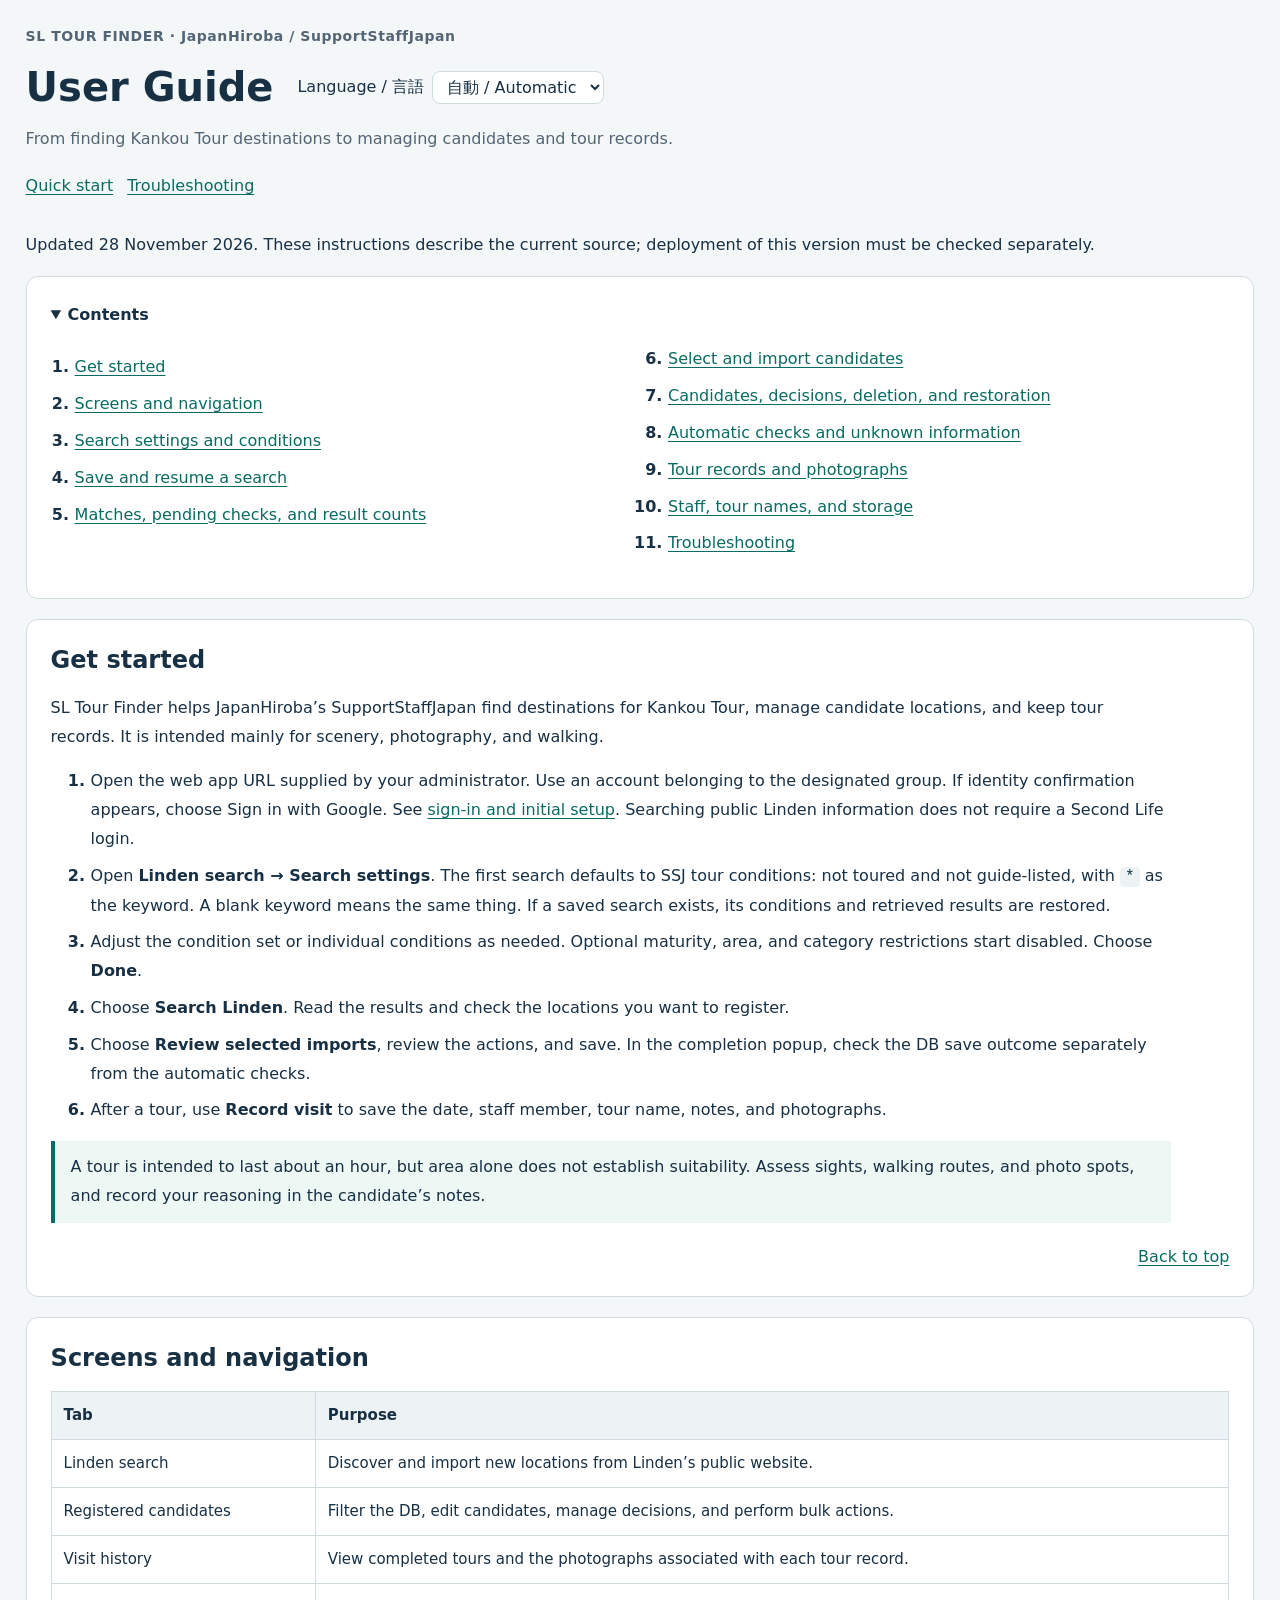
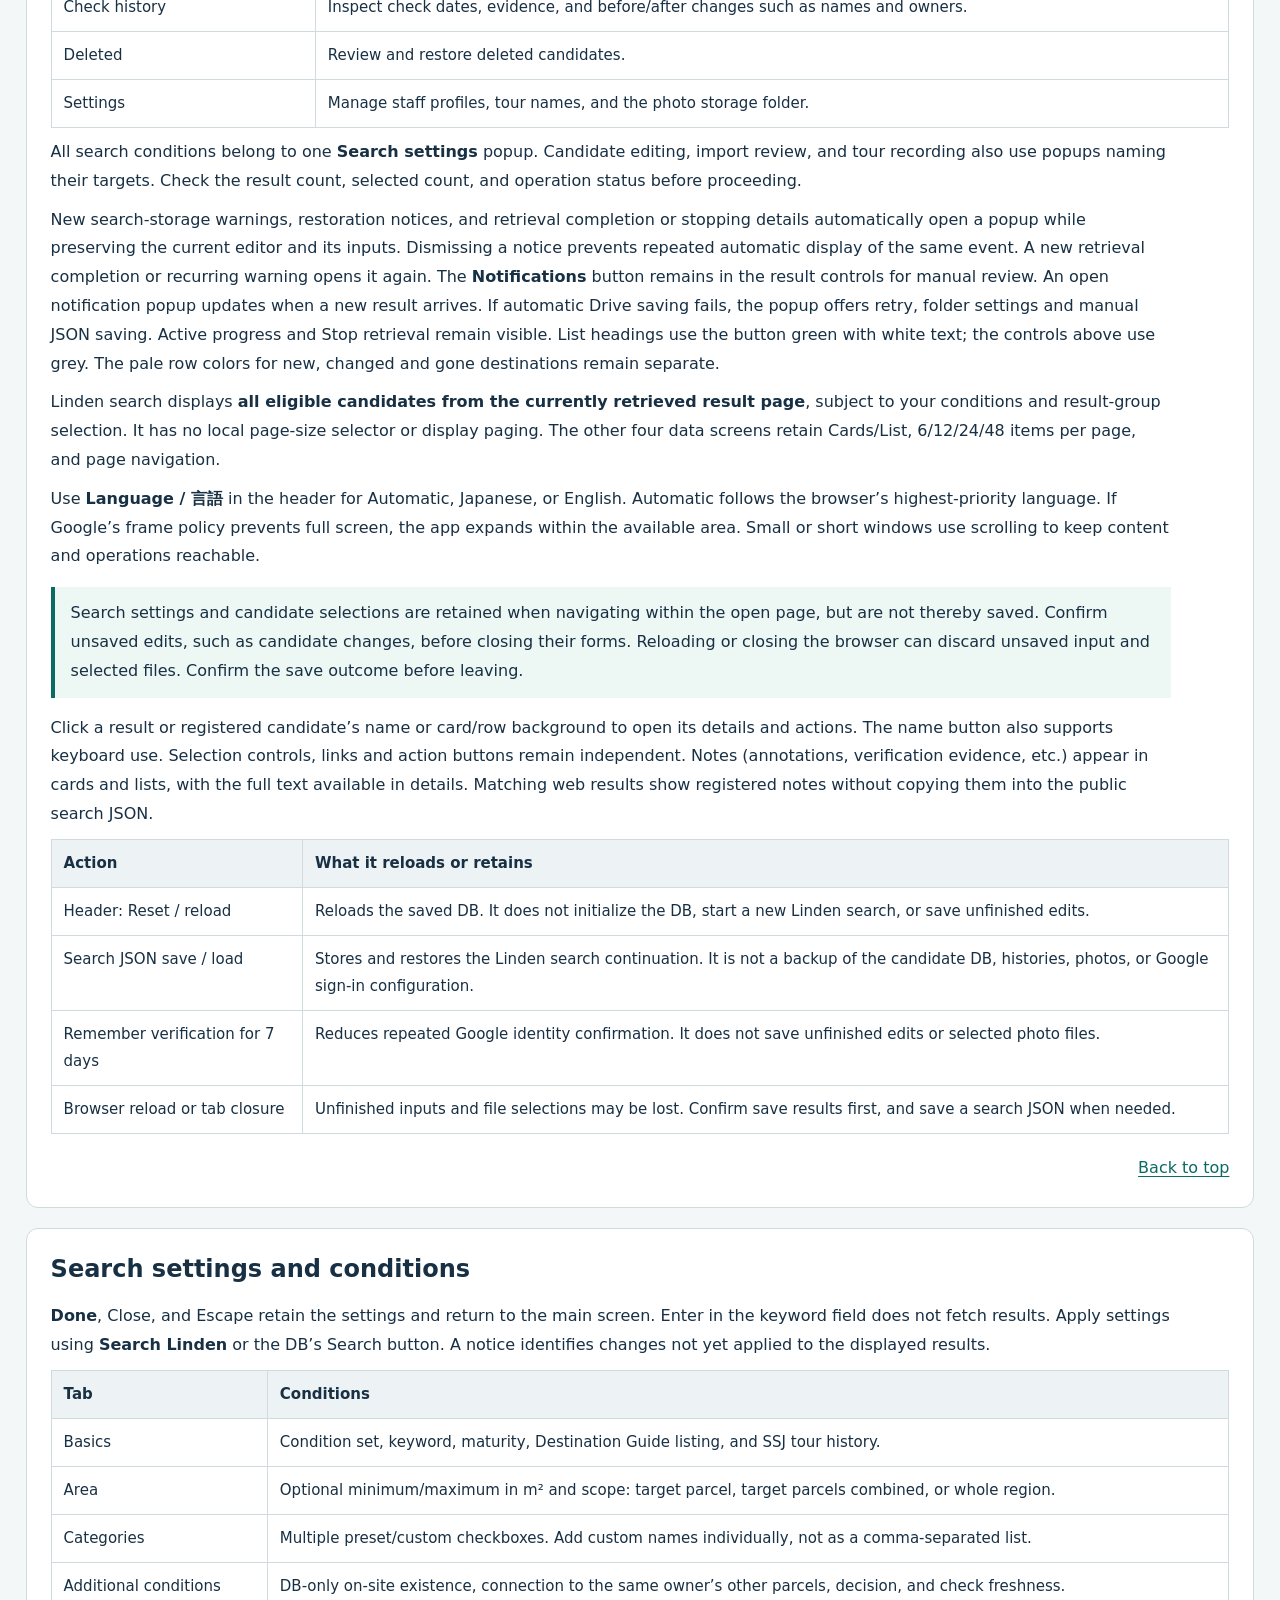
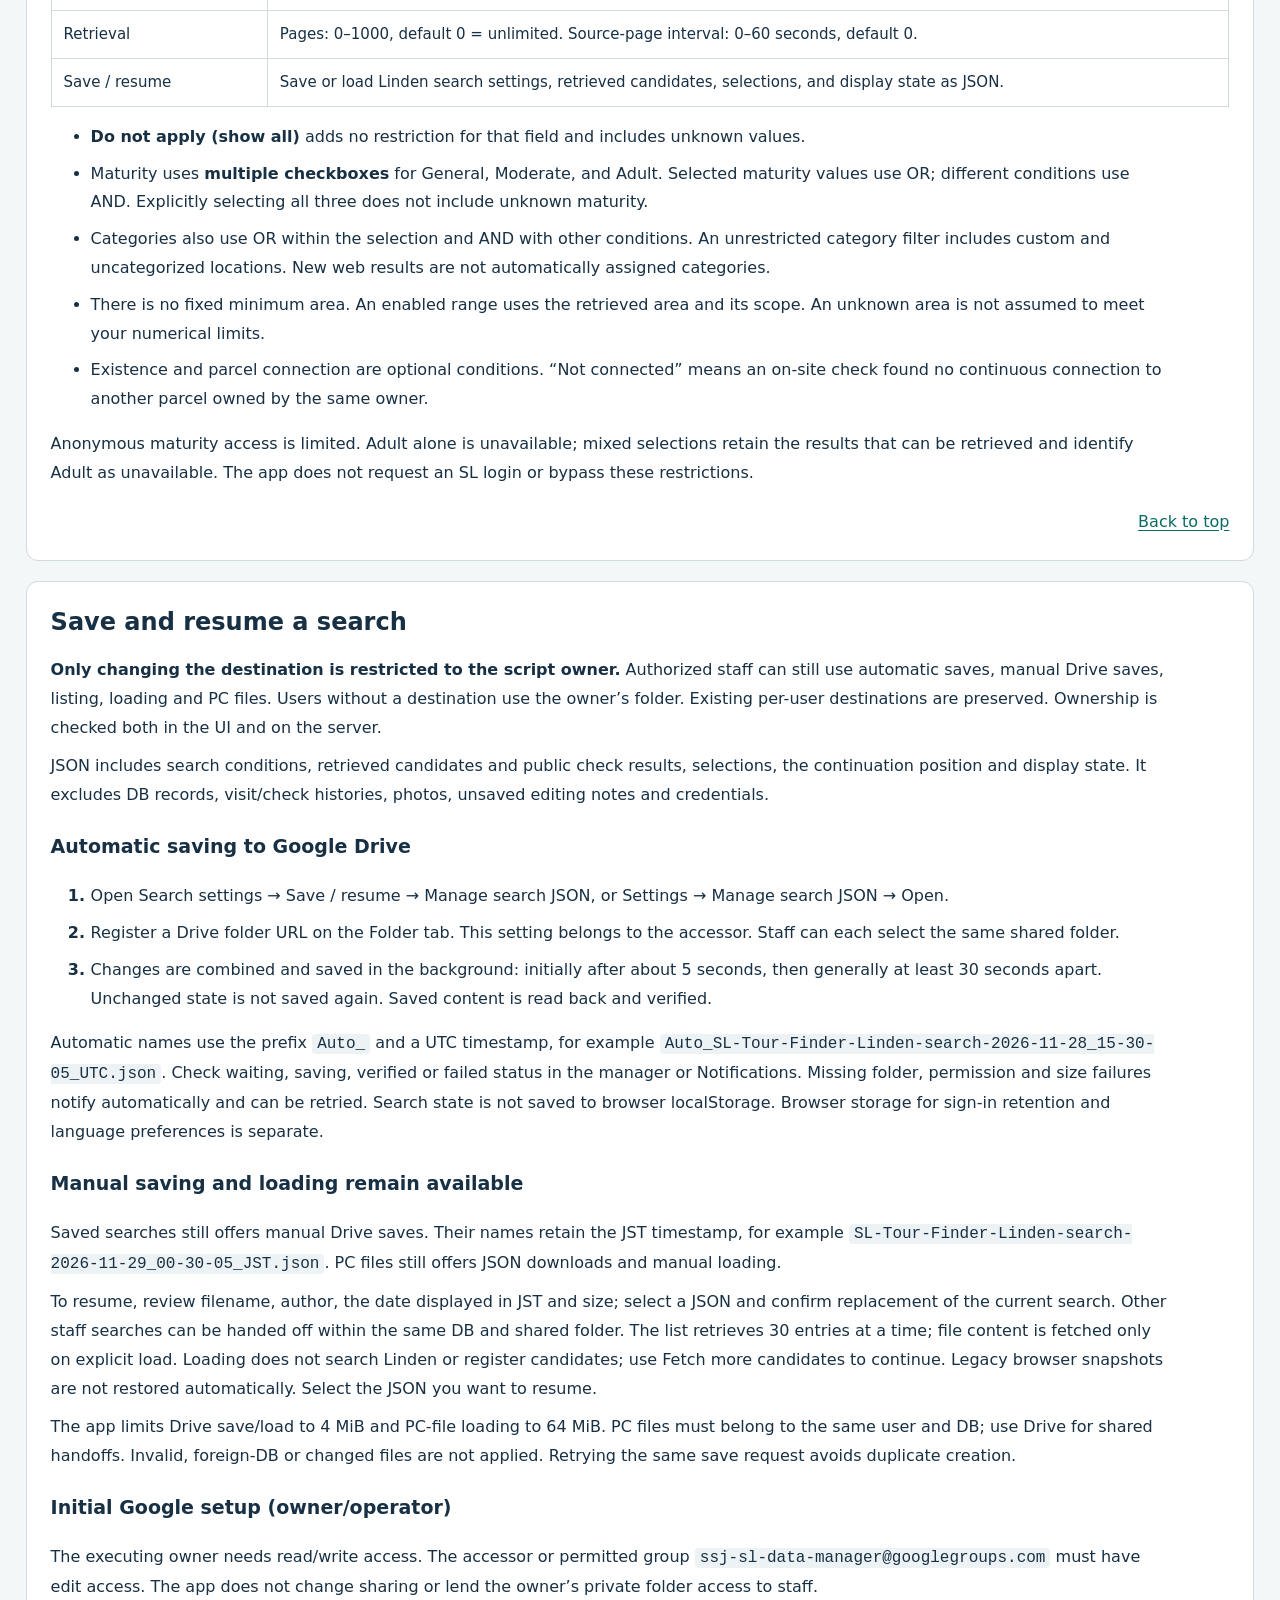
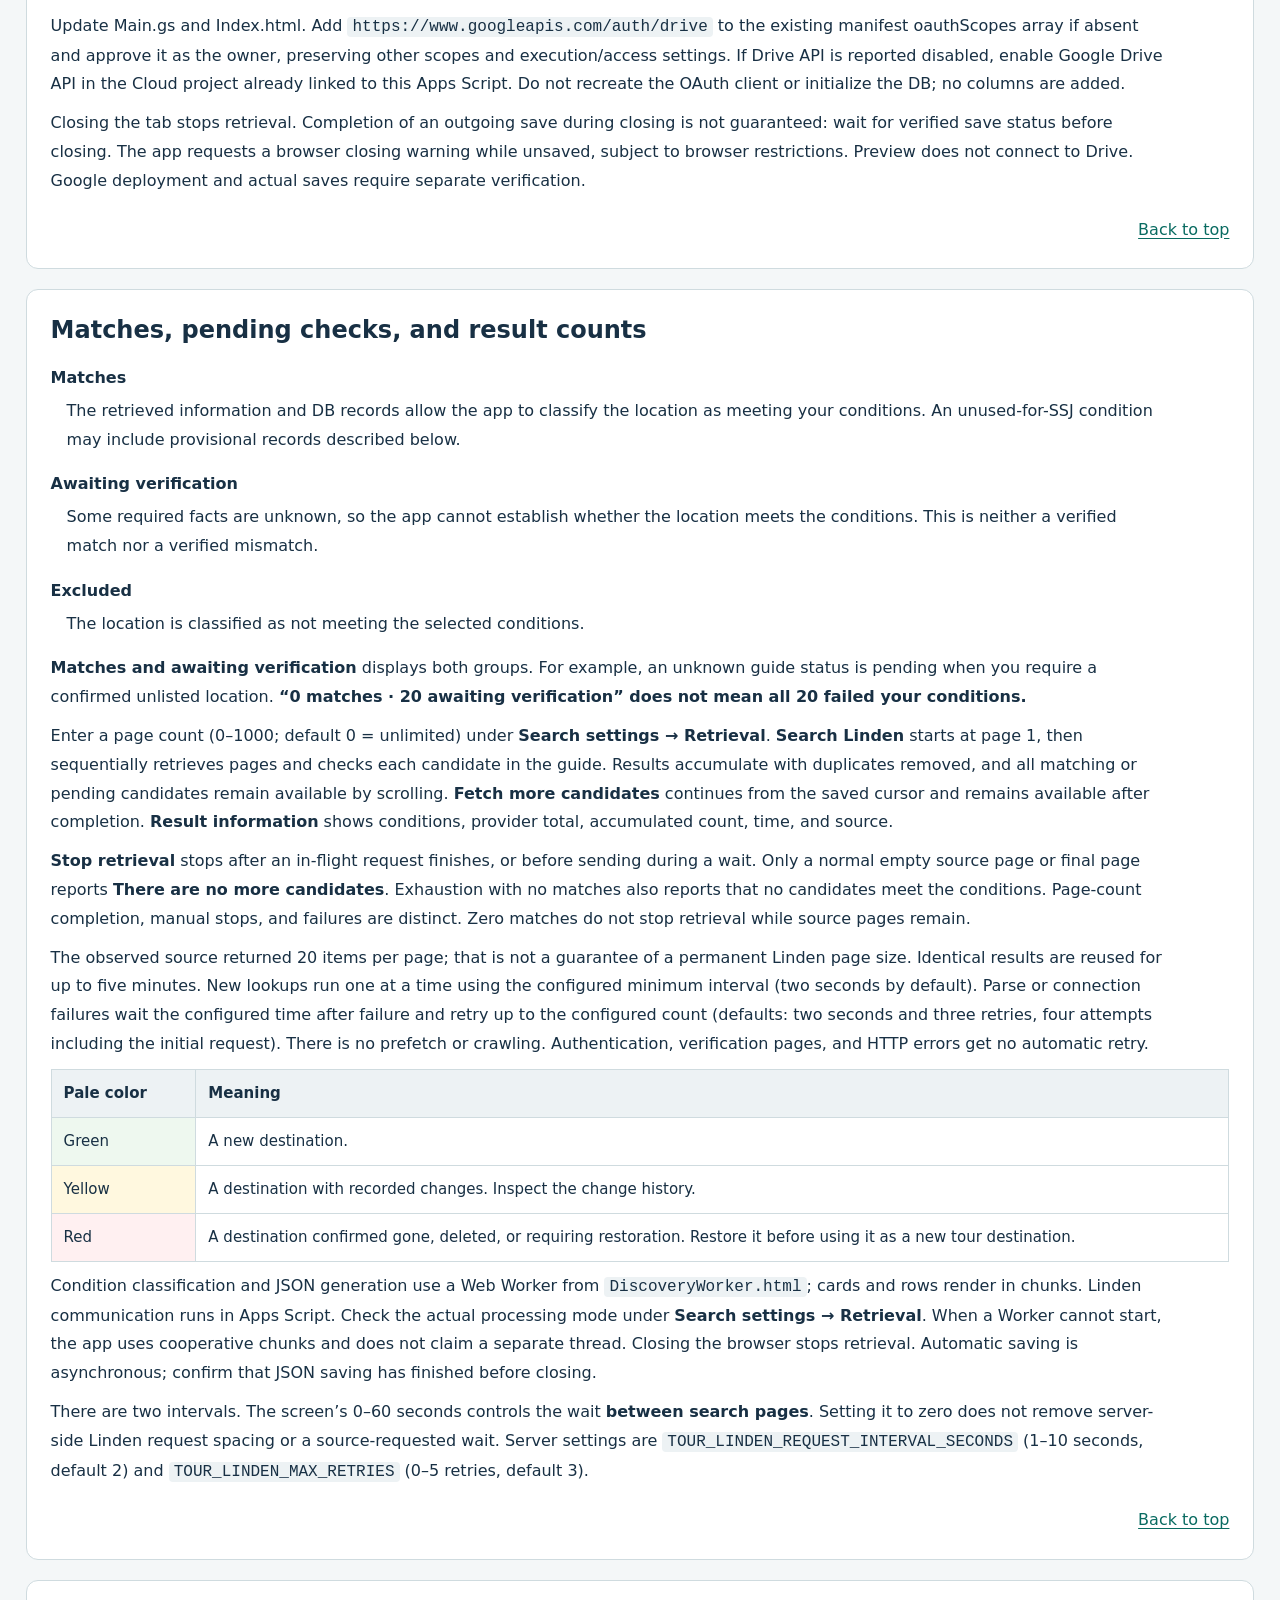
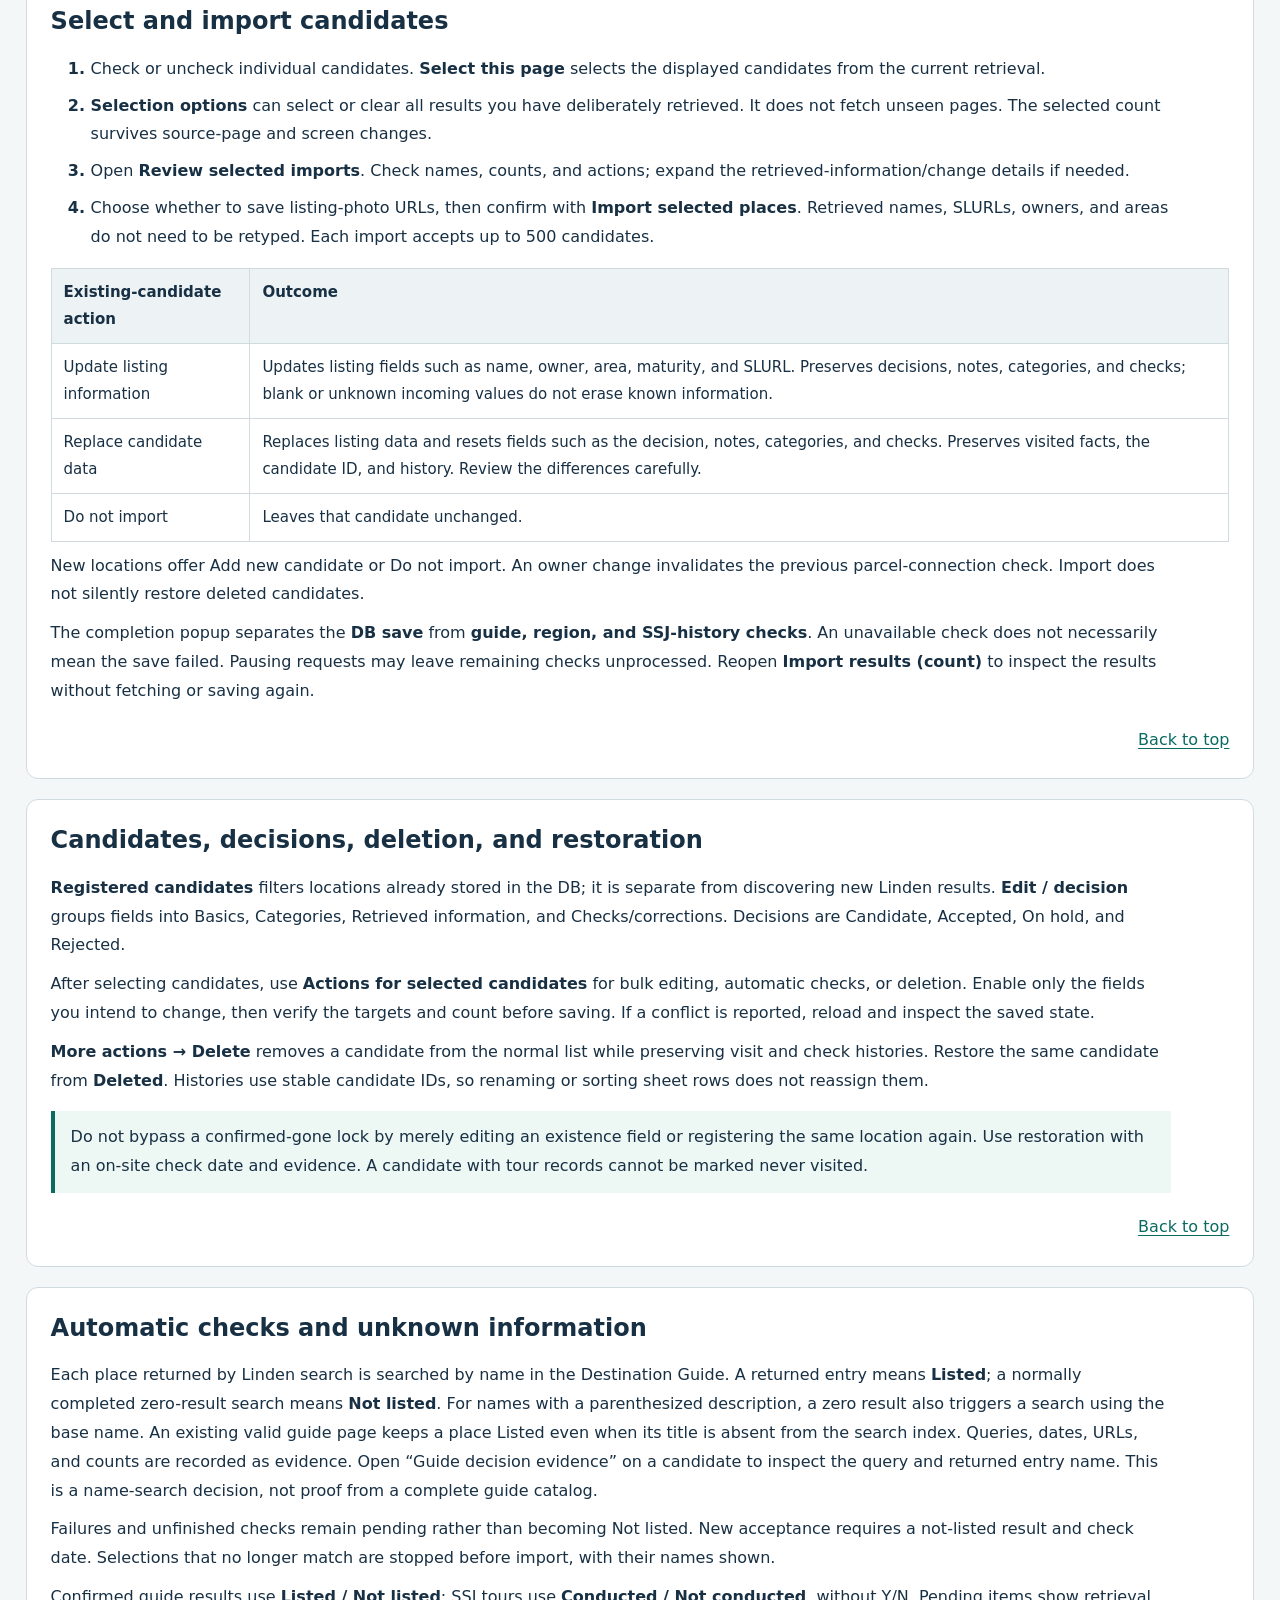
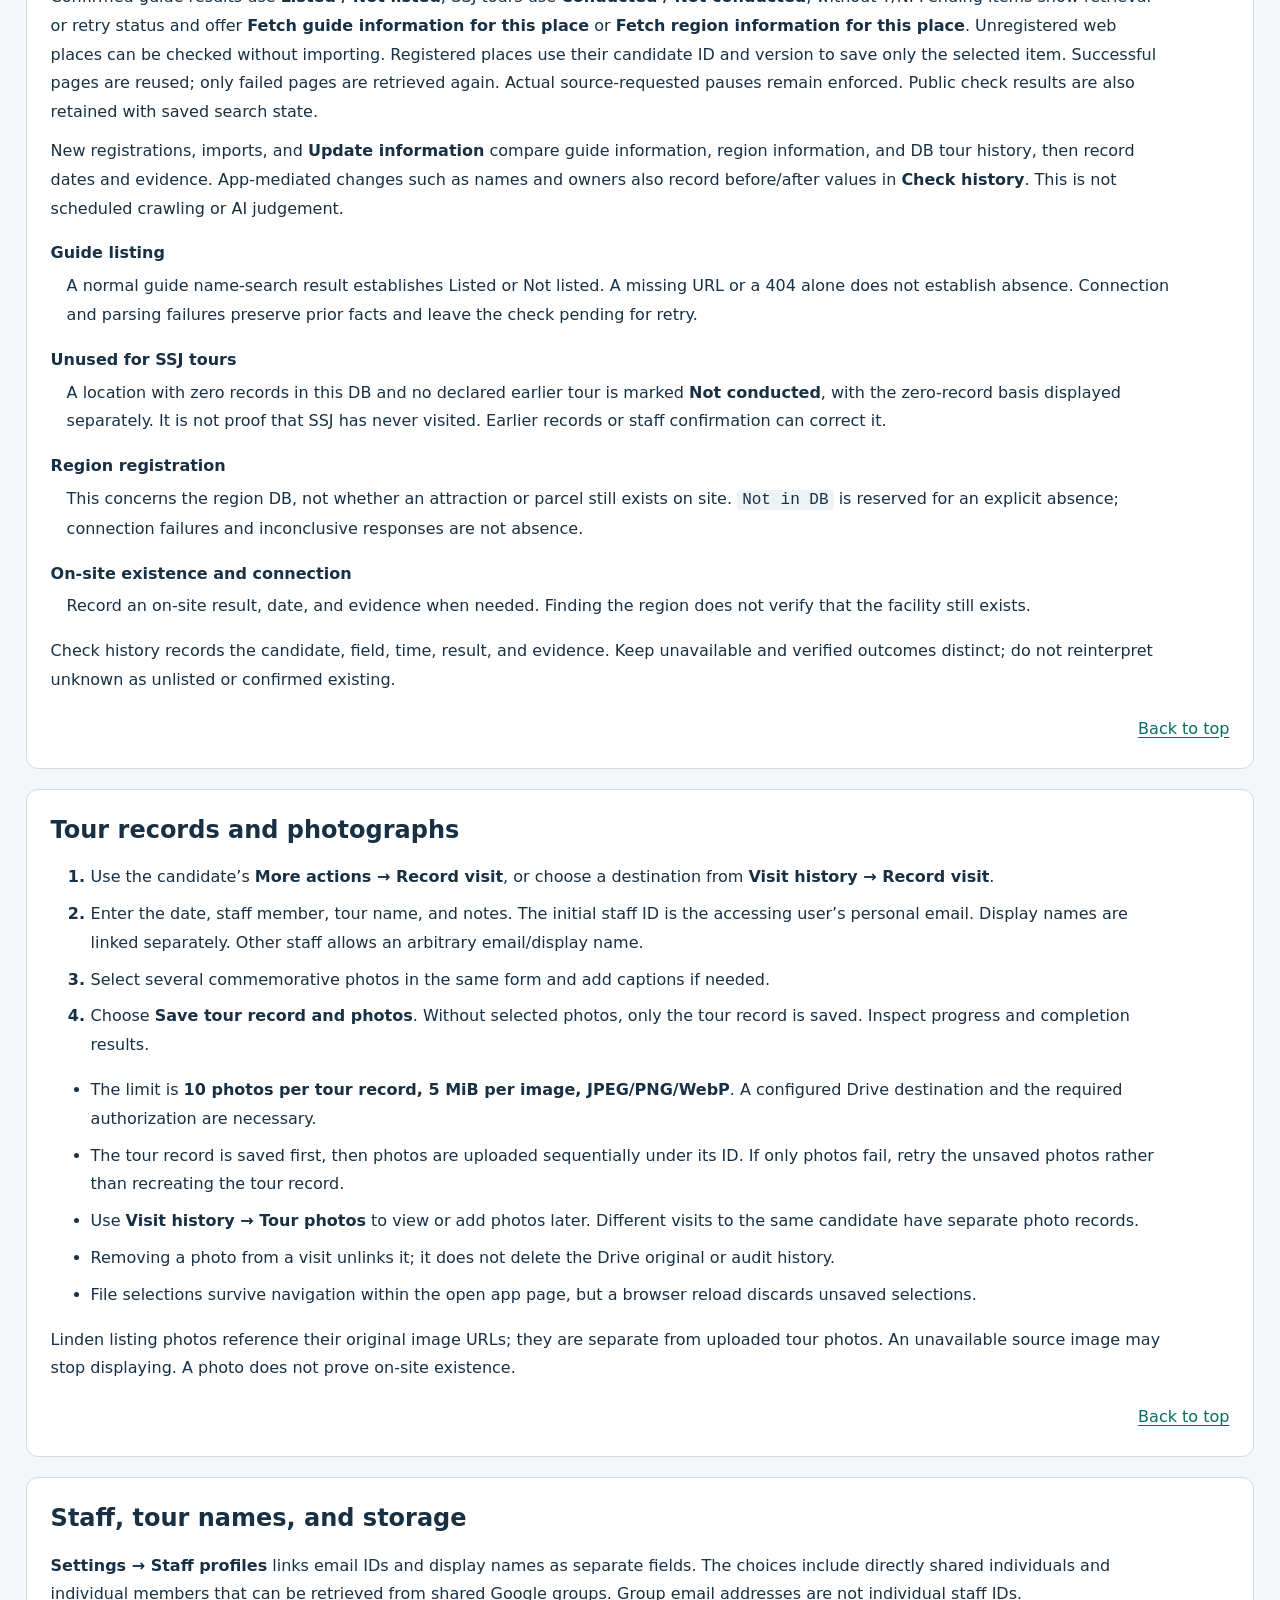
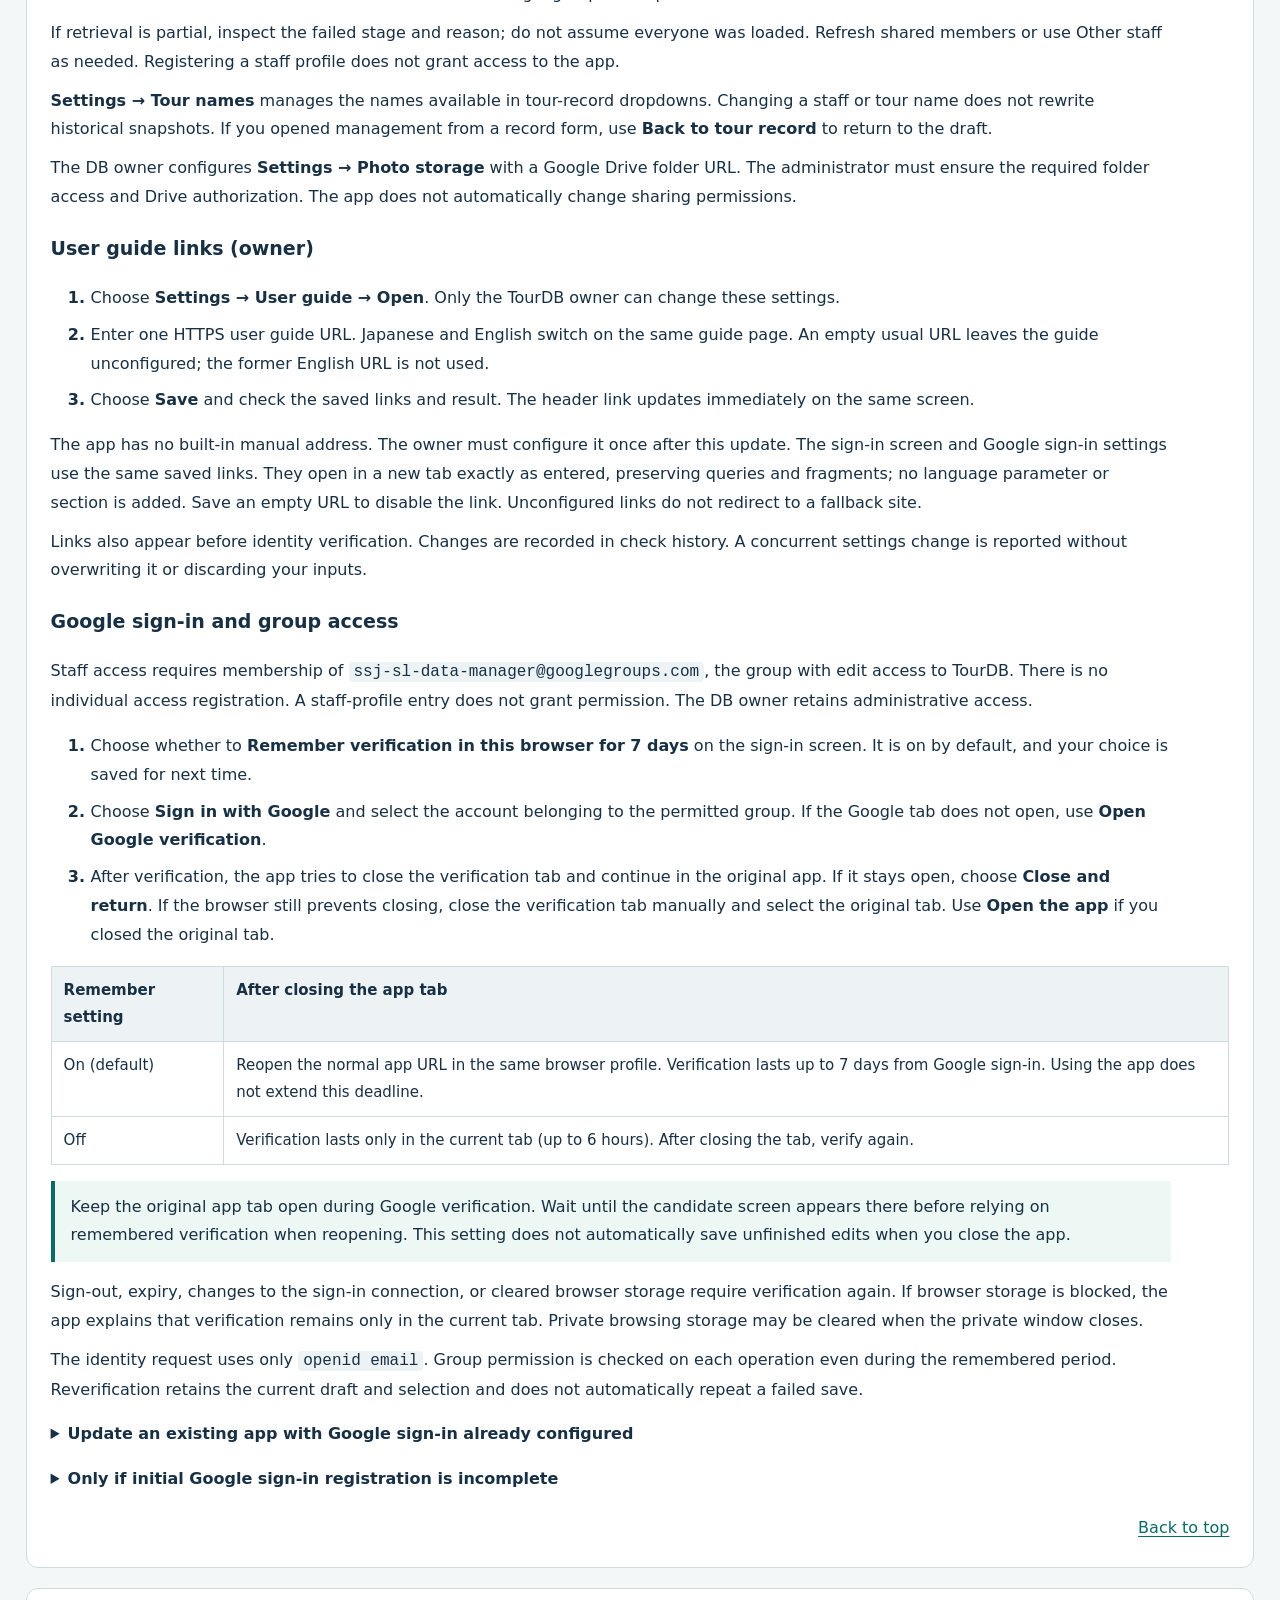
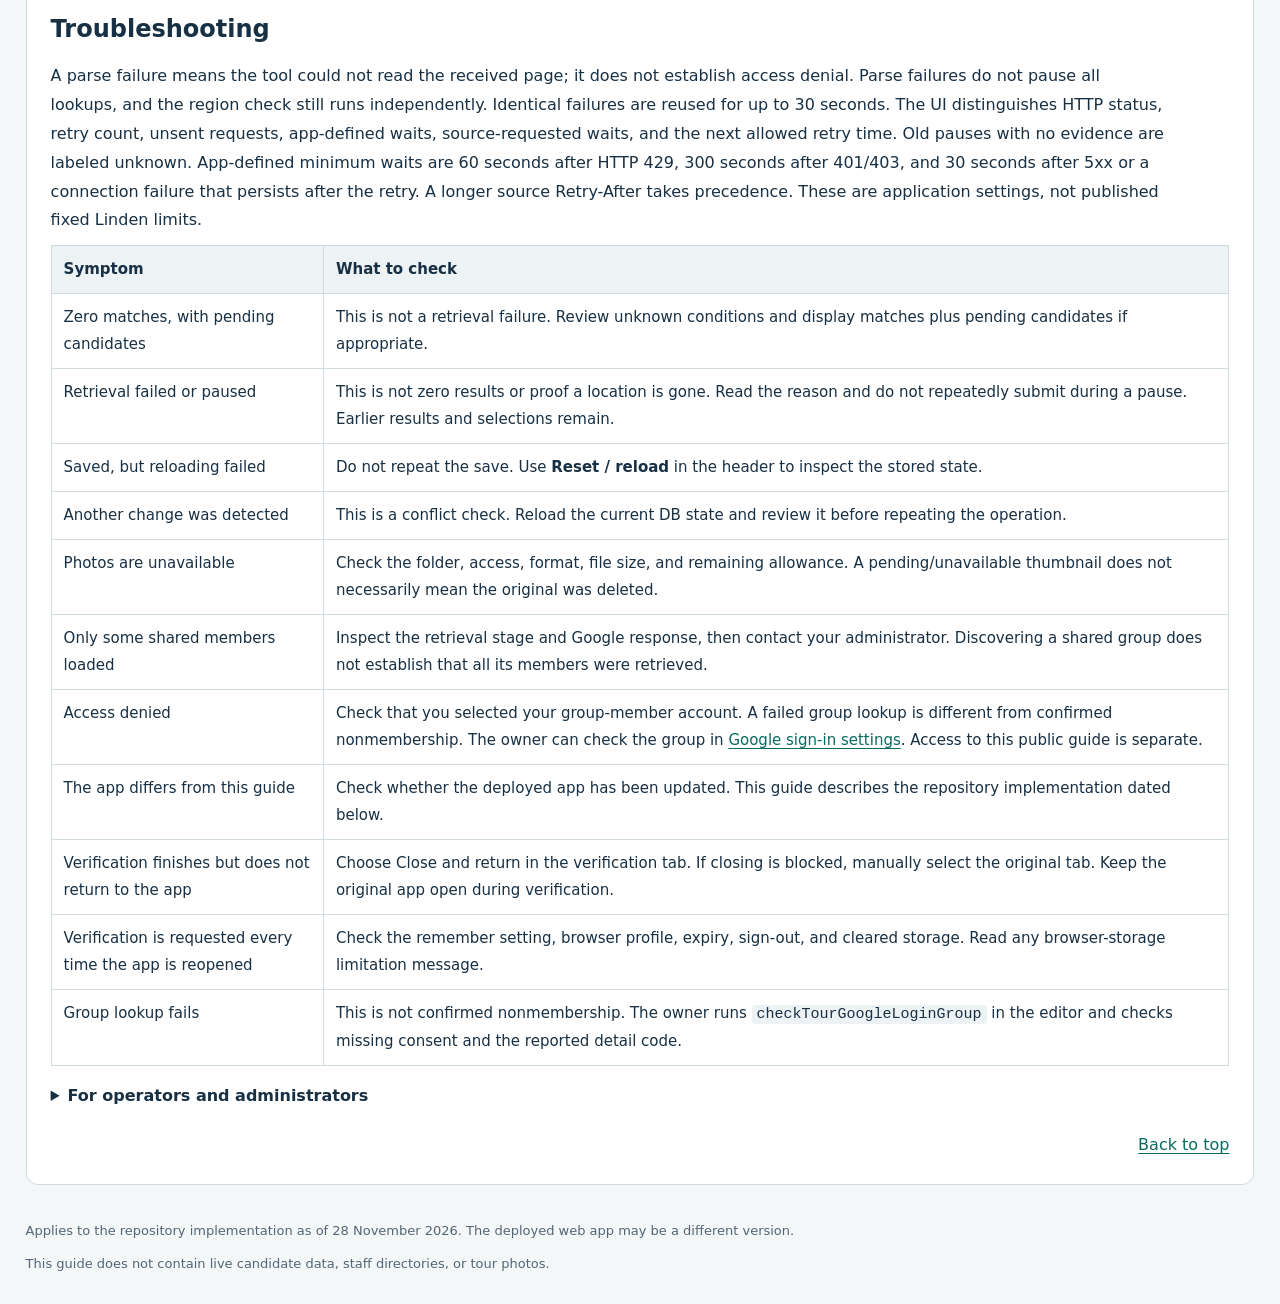
==== commit 8c16fd72: "Document owner-only search JSON destination changes" ====
--- a/docs/index.html
+++ b/docs/index.html
@@ -14,7 +14,7 @@
 <main id="content"><p class="muted">更新日：2026年11月28日。現行ソースの操作説明です。公開中のアプリへ反映済みかは別途確認してください。</p><details class="toc" open><summary>目次</summary><ol><li><a href="#start">まず使ってみる</a></li><li><a href="#navigation">画面と基本操作</a></li><li><a href="#search">検索設定と条件の組み合わせ</a></li><li><a href="#resume">検索の続きを保存・再開</a></li><li><a href="#results">一致・確認待ち・取得件数の読み方</a></li><li><a href="#import">候補を選んで取り込む</a></li><li><a href="#candidates">登録済み候補・採否・削除と復元</a></li><li><a href="#checks">自動確認と「未確認」の扱い</a></li><li><a href="#tours">ツアー実施記録と記念写真</a></li><li><a href="#settings">担当者・ツアー名・保存先</a></li><li><a href="#trouble">困ったとき</a></li></ol></details><section id="start" aria-labelledby="h-start"><h2 id="h-start">まず使ってみる</h2><p>SL Tour Finderは、JapanHirobaのSupportStaffJapanが行う「Kankou Tour」の行き先を探し、候補の選定と実施記録を管理するWebアプリです。主な用途は景観・撮影・散策です。</p><ol><li>運用担当者から案内されたWebアプリURLを開きます。利用には指定グループへの所属が必要です。本人確認画面が出た場合は「Googleでログイン」で所属アカウントを選びます。<a href="#google-login">ログインと初回設定</a>を参照してください。Lindenの公開情報を探すためにSecond Lifeへログインする必要はありません。</li><li>「Linden検索」→「検索設定」を開きます。初回はSSJツアー向け（未実施・公式未掲載）、検索語は <code>*</code> です。空欄も同じ扱いです。前回の検索は「検索JSONの管理」で読み込みます。</li><li>必要なら条件セットや個別条件を変更します。成熟カテゴリ・面積・カテゴリー等の追加条件は未適用から始まります。「完了」で戻ります。</li><li>「Lindenで検索」を押します。候補を読み、登録したい場所にチェックします。</li><li>「選択した候補の取り込みを確認」で処理方法を確認して保存します。完了後の「取り込み結果」で、DB保存と照合結果を別々に確認します。</li><li>ツアーを行ったら「実施を記録」で日付・担当者・ツアー名・メモ・記念写真を保存します。</li></ol><aside>ツアーの目安は約1時間ですが、面積だけで適性を確定しません。見どころ・散策ルート・撮影スポットを見て判断し、候補のメモに残してください。</aside><a class="back" href="#top">先頭へ戻る</a></section>
 <section id="navigation" aria-labelledby="h-navigation"><h2 id="h-navigation">画面と基本操作</h2><div class="table-wrap"><table><thead><tr><th>タブ</th><th>用途</th></tr></thead><tbody><tr><td>Linden検索</td><td>Lindenの公開Webから新しい候補を探して取り込む。</td></tr><tr><td>登録済み候補</td><td>DB内の候補を絞り込み、編集・採否変更・一括操作を行う。</td></tr><tr><td>実施履歴</td><td>ツアーの実施記録と、その回に関連付けた記念写真を見る。</td></tr><tr><td>確認履歴</td><td>確認日時・根拠・名称や所有者等の変更前後を確認する。</td></tr><tr><td>削除済み</td><td>削除した候補を確認して復元する。</td></tr><tr><td>設定</td><td>担当者・ツアー名・記念写真の保存先・検索JSONを管理する。所有者は取説URLとGoogleログインも設定する。</td></tr></tbody></table></div><p>検索条件は1つの「検索設定」ポップアップで編集します。候補編集、取り込み確認、実施記録等も対象名が表示されたポップアップで行います。メイン画面の件数・選択数・状態表示を確認してから操作してください。</p><p>検索の保存・復元の警告、復元通知、Lindenの取得終了・停止は、新しい通知が発生すると自動でポップアップ表示します。編集中の画面・入力は保持します。同じ通知は閉じた後に繰り返し表示せず、新しい取得完了や再発した警告は再び自動表示します。結果操作欄の<strong>「通知」</strong>ボタンも残し、閉じた後も再確認できます。開いている通知には新しい結果を反映します。保存できない場合はポップアップから検索JSONを保存できます。取得中の進捗と停止操作は引き続き表示します。一覧の列見出しはボタンと同じグリーンに白文字、その上の操作エリアはグレーです。候補の新規・変更・消滅を表す淡い行色は別に維持します。</p><p>Linden検索は、今回の取得分のうち条件と表示グループに該当する候補を<strong>全件表示</strong>します。表示件数指定や表示用のページ送りはありません。ほかの4つのデータ画面では、カード／一覧、6・12・24・48件表示、ページ送りを利用できます。</p><p>上部の「Language / 言語」は自動／日本語／Englishを切り替えます。自動はブラウザーの最優先言語に従います。「全画面」がGoogleのフレーム制限で使えない場合は、表示可能な領域内で拡張します。狭い・低い画面では全体スクロールで操作と全文に到達できます。</p><aside>検索設定の指定や候補の選択は画面内の移動でも保持しますが、保存したことにはなりません。候補編集などの未保存入力は、閉じる前に保存結果を確認してください。ブラウザー自体の再読み込み・終了では未保存入力や選択ファイルを失うことがあります。保存結果を確認してから閉じてください。</aside><p>検索結果・登録済み候補のカードや一覧行の名前・余白をクリックすると、対象の「詳細・操作」が開きます。名前はキーボードでも操作できます。チェック、リンク、操作ボタンは独立して動きます。「メモ(注記・確認根拠など)」はカードと一覧に表示し、詳細では全文を読めます。登録済み候補と同じWeb結果にもメモを表示しますが、公開検索JSONには保存しません。</p><div class="table-wrap"><table><thead><tr><th>操作</th><th>読み直す・保持する内容</th></tr></thead><tbody><tr><td>上部の「リセット読み込み」</td><td>保存済みDBを読み直します。DB初期化やLindenの再検索ではありません。未保存の編集をDBへ保存する操作でもありません。</td></tr><tr><td>検索JSONの保存・読み込み</td><td>Linden検索の続きだけを保存・復元します。候補DB・履歴・写真・Googleログイン設定のバックアップではありません。</td></tr><tr><td>本人確認の7日間保持</td><td>Googleでの再確認を省く設定です。未保存の編集や選択写真を保存する機能ではありません。</td></tr><tr><td>ブラウザーの再読み込み・タブ終了</td><td>未保存入力・選択ファイルは失われる場合があります。保存結果を確認し、Linden検索の続きは必要に応じてJSONにも保存してください。</td></tr></tbody></table></div><a class="back" href="#top">先頭へ戻る</a></section>
 <section id="search" aria-labelledby="h-search"><h2 id="h-search">検索設定と条件の組み合わせ</h2><p>「完了」・閉じる・Escapeは指定を保持して戻るだけです。検索語のEnterでも取得しません。メイン画面の<strong>「Lindenで検索」</strong>またはDBの検索ボタンで条件を反映します。未反映の変更がある場合は、その旨を表示します。</p><div class="table-wrap"><table><thead><tr><th>タブ</th><th>設定する内容</th></tr></thead><tbody><tr><td>基本</td><td>条件セット、検索語、成熟カテゴリ、行き先ガイド掲載、SSJ実施状況。</td></tr><tr><td>面積</td><td>範囲指定、下限・上限の㎡、対象パーセル／対象パーセル合計／リージョン全体。</td></tr><tr><td>カテゴリー</td><td>プリセットと独自カテゴリーの複数チェック。独自名は1件ずつ追加し、カンマ区切りにしない。</td></tr><tr><td>追加条件</td><td>登録済みDBの現地存続、同所有者区画との接続、採否、確認日の新しさ。</td></tr><tr><td>取得</td><td>ページ数（0〜1000、既定0＝無制限）。検索ページの取得間隔は初期値0秒、0〜60秒で変更。</td></tr><tr><td>保存・再開</td><td>Linden検索の設定・取得済み候補・選択・表示状態をJSONで保存・読み込み。</td></tr></tbody></table></div><ul><li>追加条件の「適用しない（全て出る）」は、その項目では制限しないという意味です。未確認も含みます。</li><li>成熟カテゴリはGeneral／Moderate／Adultの<strong>複数チェック</strong>です。選択同士はOR、ほかの条件とはANDです。3つを明示指定した場合は成熟カテゴリ未確認の場所を含みません。</li><li>カテゴリーも複数選択内はOR、ほかの条件とはANDです。未適用なら独自カテゴリー・未分類も含みます。新しいWeb候補のカテゴリーは自動推定しません。</li><li>面積に固定の最低値はありません。範囲を指定した場合は取得した面積と対象範囲を使います。面積未確認は指定値に合うと見なしません。</li><li>現地存続・区画接続は既定の必須条件ではありません。「接続なし」は同じ所有者の別区画と地続きではないという確認です。</li></ul><p>公開取得できる成熟カテゴリには制限があります。Adultだけの指定は取得不可、ほかとの併用では取得できる結果を残してAdult取得不能を案内します。SLアカウントのログインや制限回避は行いません。</p><a class="back" href="#top">先頭へ戻る</a></section>
-<section id="resume" aria-labelledby="h-resume"><h2 id="h-resume">検索の続きを保存・再開</h2><p>検索条件・取得済み候補と公開照会結果・候補の選択・取得を再開する位置・表示状態をJSONで保存します。DB本体・実施／確認履歴・写真・未保存の編集メモ・認証情報は含みません。</p><h3>Google Driveへの自動保存</h3><ol><li>「検索設定 → 保存・再開 → 検索JSONの管理」、または「設定 → 検索JSONの管理 → 開く」を選びます。</li><li>「保存先」でGoogle DriveのフォルダーURLを登録します。設定はアクセス者ごとです。同じスタッフ共有フォルダーを各自が指定できます。</li><li>検索の変更はバックグラウンドでまとめて保存します。最初は約5秒後、以後は原則30秒以上の間隔を空けます。変わっていない状態は保存しません。保存後は内容を読み直して確認します。</li></ol><p>自動保存名は <code>Auto_SL-Tour-Finder-Linden-search-2026-11-28_15-30-05_UTC.json</code> のように、接頭辞 <code>Auto_</code> とUTCの年月日時刻付きです。管理画面と「通知」の保存状態で、待機中・保存中・確認済み・失敗を確認できます。保存先未設定・権限不足・容量超過などは自動通知し、再試行できます。検索状態をブラウザーのlocalStorageへは保存しません。ログイン保持と言語設定のブラウザー保存は別です。</p><h3>手動保存・読み込みも使えます</h3><p>「保存済み」で現在の検索をDriveへ手動保存できます。手動保存名は従来どおり <code>SL-Tour-Finder-Linden-search-2026-11-29_00-30-05_JST.json</code> です。「PCファイル」ではJSONのダウンロードと手動読み込みも使えます。</p><p>再開するときは、一覧で名前・保存者・JST表示の日時・サイズを確認してJSONを選び、現在の検索を置き換える確認にチェックして読み込みます。同じDBの共有フォルダーでは他スタッフの検索も引き継げます。一覧は30件ずつ取得し、本文は明示的な読み込み時に取得します。読み込みだけでLindenへ再検索・DB登録は行わず、続きは「追加取得」で開始します。以前のブラウザー保存を自動復元しません。必要なJSONを選んで再開してください。</p><p>Drive保存・読込上限はアプリ側で4 MiB、PCファイル読込は64 MiBです。PCファイルは同じ利用者・DBのものを読み込みます。共同引き継ぎはDriveの一覧を使います。不正な形式・別DB・変更済みファイルは現在の検索へ適用しません。同じ保存要求の再試行は重複作成を防ぎます。</p><h3>初回のGoogle設定（所有者・運用担当者）</h3><p>実行所有者が読み書きでき、アクセス者本人または指定グループ <code>ssj-sl-data-manager@googlegroups.com</code> に編集共有されたフォルダーを使います。共有設定をアプリから変更しません。所有者の私有フォルダー権限だけでスタッフに利用させません。</p><p>この版はMain.gs・Index.htmlを更新します。既存マニフェストのoauthScopesに <code>https://www.googleapis.com/auth/drive</code> がなければ追加し、所有者が承認してください。他のスコープ・実行者・アクセス設定は維持します。Drive API無効と表示された場合だけ、既に紐付いたCloudプロジェクトでGoogle Drive APIを有効化します。OAuthクライアント再登録・DB初期化・列追加は不要です。</p><p>タブを閉じると取得は停止します。終了時の送信完了は保証できないため、保存状態が確認済みになってから閉じてください。未保存状態ではブラウザーの終了確認を要求しますが、表示はブラウザー側の制限に従います。プレビューはDriveに接続しません。Google上の反映・実保存は別途確認が必要です。</p><a class="back" href="#top">先頭へ戻る</a></section><section id="results" aria-labelledby="h-results"><h2 id="h-results">一致・確認待ち・取得件数の読み方</h2><dl><dt>一致</dt><dd>取得情報とDB記録から、指定した条件に合うと判定した候補です。SSJ未実施には後述の仮登録が含まれる場合があります。</dd><dt>確認待ち</dt><dd>未確認の項目があり、条件に合うか確定できない候補です。条件一致済みでも、条件不一致でもありません。</dd><dt>不一致</dt><dd>指定した条件に合わないと判定した候補です。</dd></dl><p>「一致と確認待ち」は両方を表示する設定です。例えば公式未掲載を指定した時、掲載有無が未確認なら確認待ちです。<strong>「一致0件・確認待ち20件」は、20件が不一致という意味ではありません。</strong></p><p>「検索設定 → 取得」で、ページ数を指定します（0〜1000、既定0＝無制限）。「Lindenで検索」で1ページ目から開始し、ページ取得と候補ごとのガイド検索を順番に行います。候補は重複を除いて累積し、スクロールして全件読めます。「追加取得」は続きから取得し、完了後も押せます。「取得情報」で条件・掲載総数・累計件数・日時・参照元を確認します。</p><p>「取得を停止」で途中停止できます。通常の空ページまたは最終ページに達した時だけ<strong>「もうこれ以上の候補はありません」</strong>と表示します。全取得後に一致0件なら条件一致する候補がないことも案内します。指定ページ数での停止、途中停止、失敗は別表示です。条件一致0件でも取得元に続きがあれば継続します。</p><p>確認できた取得元は1ページ20件でした。検索ページの取得間隔は「検索設定 → 取得」で0〜60秒、初期値0秒です。掲載判定は5件ずつまとめて送り、候補ごとのブラウザー側の待機を入れません。判定中も閲覧・表示切替・選択・取り込み確認・候補の編集保存を続けられます。保存・手動照会を優先します。進捗は専用欄へ表示し、操作結果の通知を上書きしません。サーバー側の待機指定・運用間隔が長ければそちらを優先します。同じ照会は5分再利用し、並列取得しません。サーバー内部の解析・通信失敗の再試行は運用設定（未設定時2秒・再試行3回）に従います。認証要求・確認用画面・拒否・回数制限では停止します。</p><div class="table-wrap"><table><thead><tr><th>淡い色</th><th>意味</th></tr></thead><tbody><tr><td class="new">緑</td><td>新規の行き先。</td></tr><tr><td class="changed">黄</td><td>記録後に変更があった行き先。変更履歴を確認する。</td></tr><tr><td class="gone">赤</td><td>消滅確認済み・削除済み等、復元が必要な行き先。復元まで新たな行き先に使えない。</td></tr></tbody></table></div><p>検索の条件判定とJSON生成は <code>DiscoveryWorker.html</code> のWeb Workerで処理し、カード・行は小分けに描画します。Lindenへの通信はApps Script側です。「検索設定 → 取得」で実際の処理方式を確認してください。Workerを使えない場合は画面と協調する分割処理へ切り替え、別スレッドで動いたとは表示しません。ブラウザーを閉じると取得は停止します。自動保存は非同期なので、閉じる前にJSON保存の完了を確認してください。</p><p>取得間隔には2種類あります。画面の0〜60秒は<strong>検索ページ間</strong>の待機です。0秒でも、サーバー側のLinden照会間隔や取得先の待機指定は省略しません。サーバー側は <code>TOUR_LINDEN_REQUEST_INTERVAL_SECONDS</code>（1〜10秒、既定2）と <code>TOUR_LINDEN_MAX_RETRIES</code>（0〜5回、既定3）で設定します。</p><a class="back" href="#top">先頭へ戻る</a></section>
+<section id="resume" aria-labelledby="h-resume"><h2 id="h-resume">検索の続きを保存・再開</h2><p><strong>所有者限定なのは保存先の変更だけです。</strong>自動保存・Driveへの手動保存・一覧・読み込み・PCファイル操作は、許可されたスタッフが引き続き利用できます。未設定の利用者は所有者の保存先を使用します。既存の個人別保存先は変更・削除しません。保存先の変更は画面とサーバーの両方で所有者を確認します。</p><p>検索条件・取得済み候補と公開照会結果・候補の選択・取得を再開する位置・表示状態をJSONで保存します。DB本体・実施／確認履歴・写真・未保存の編集メモ・認証情報は含みません。</p><h3>Google Driveへの自動保存</h3><ol><li>「検索設定 → 保存・再開 → 検索JSONの管理」、または「設定 → 検索JSONの管理 → 開く」を選びます。</li><li>所有者が「保存先」でGoogle DriveのフォルダーURLを登録します。所有者以外は現在のURLを閲覧・コピーできますが、入力欄は読み取り専用、変更ボタンはグレー表示です。</li><li>検索の変更はバックグラウンドでまとめて保存します。最初は約5秒後、以後は原則30秒以上の間隔を空けます。変わっていない状態は保存しません。保存後は内容を読み直して確認します。</li></ol><p>自動保存名は <code>Auto_SL-Tour-Finder-Linden-search-2026-11-28_15-30-05_UTC.json</code> のように、接頭辞 <code>Auto_</code> とUTCの年月日時刻付きです。管理画面と「通知」の保存状態で、待機中・保存中・確認済み・失敗を確認できます。保存先未設定・権限不足・容量超過などは自動通知し、再試行できます。検索状態をブラウザーのlocalStorageへは保存しません。ログイン保持と言語設定のブラウザー保存は別です。</p><h3>手動保存・読み込みも使えます</h3><p>「保存済み」で現在の検索をDriveへ手動保存できます。手動保存名は従来どおり <code>SL-Tour-Finder-Linden-search-2026-11-29_00-30-05_JST.json</code> です。「PCファイル」ではJSONのダウンロードと手動読み込みも使えます。</p><p>再開するときは、一覧で名前・保存者・JST表示の日時・サイズを確認してJSONを選び、現在の検索を置き換える確認にチェックして読み込みます。同じDBの共有フォルダーでは他スタッフの検索も引き継げます。一覧は30件ずつ取得し、本文は明示的な読み込み時に取得します。読み込みだけでLindenへ再検索・DB登録は行わず、続きは「追加取得」で開始します。以前のブラウザー保存を自動復元しません。必要なJSONを選んで再開してください。</p><p>Drive保存・読込上限はアプリ側で4 MiB、PCファイル読込は64 MiBです。PCファイルは同じ利用者・DBのものを読み込みます。共同引き継ぎはDriveの一覧を使います。不正な形式・別DB・変更済みファイルは現在の検索へ適用しません。同じ保存要求の再試行は重複作成を防ぎます。</p><h3>初回のGoogle設定（所有者・運用担当者）</h3><p>実行所有者が読み書きでき、アクセス者本人または指定グループ <code>ssj-sl-data-manager@googlegroups.com</code> に編集共有されたフォルダーを使います。共有設定をアプリから変更しません。所有者の私有フォルダー権限だけでスタッフに利用させません。</p><p>この版はMain.gs・Index.htmlを更新します。既存マニフェストのoauthScopesに <code>https://www.googleapis.com/auth/drive</code> がなければ追加し、所有者が承認してください。他のスコープ・実行者・アクセス設定は維持します。Drive API無効と表示された場合だけ、既に紐付いたCloudプロジェクトでGoogle Drive APIを有効化します。OAuthクライアント再登録・DB初期化・列追加は不要です。</p><p>タブを閉じると取得は停止します。終了時の送信完了は保証できないため、保存状態が確認済みになってから閉じてください。未保存状態ではブラウザーの終了確認を要求しますが、表示はブラウザー側の制限に従います。プレビューはDriveに接続しません。Google上の反映・実保存は別途確認が必要です。</p><a class="back" href="#top">先頭へ戻る</a></section><section id="results" aria-labelledby="h-results"><h2 id="h-results">一致・確認待ち・取得件数の読み方</h2><dl><dt>一致</dt><dd>取得情報とDB記録から、指定した条件に合うと判定した候補です。SSJ未実施には後述の仮登録が含まれる場合があります。</dd><dt>確認待ち</dt><dd>未確認の項目があり、条件に合うか確定できない候補です。条件一致済みでも、条件不一致でもありません。</dd><dt>不一致</dt><dd>指定した条件に合わないと判定した候補です。</dd></dl><p>「一致と確認待ち」は両方を表示する設定です。例えば公式未掲載を指定した時、掲載有無が未確認なら確認待ちです。<strong>「一致0件・確認待ち20件」は、20件が不一致という意味ではありません。</strong></p><p>「検索設定 → 取得」で、ページ数を指定します（0〜1000、既定0＝無制限）。「Lindenで検索」で1ページ目から開始し、ページ取得と候補ごとのガイド検索を順番に行います。候補は重複を除いて累積し、スクロールして全件読めます。「追加取得」は続きから取得し、完了後も押せます。「取得情報」で条件・掲載総数・累計件数・日時・参照元を確認します。</p><p>「取得を停止」で途中停止できます。通常の空ページまたは最終ページに達した時だけ<strong>「もうこれ以上の候補はありません」</strong>と表示します。全取得後に一致0件なら条件一致する候補がないことも案内します。指定ページ数での停止、途中停止、失敗は別表示です。条件一致0件でも取得元に続きがあれば継続します。</p><p>確認できた取得元は1ページ20件でした。検索ページの取得間隔は「検索設定 → 取得」で0〜60秒、初期値0秒です。掲載判定は5件ずつまとめて送り、候補ごとのブラウザー側の待機を入れません。判定中も閲覧・表示切替・選択・取り込み確認・候補の編集保存を続けられます。保存・手動照会を優先します。進捗は専用欄へ表示し、操作結果の通知を上書きしません。サーバー側の待機指定・運用間隔が長ければそちらを優先します。同じ照会は5分再利用し、並列取得しません。サーバー内部の解析・通信失敗の再試行は運用設定（未設定時2秒・再試行3回）に従います。認証要求・確認用画面・拒否・回数制限では停止します。</p><div class="table-wrap"><table><thead><tr><th>淡い色</th><th>意味</th></tr></thead><tbody><tr><td class="new">緑</td><td>新規の行き先。</td></tr><tr><td class="changed">黄</td><td>記録後に変更があった行き先。変更履歴を確認する。</td></tr><tr><td class="gone">赤</td><td>消滅確認済み・削除済み等、復元が必要な行き先。復元まで新たな行き先に使えない。</td></tr></tbody></table></div><p>検索の条件判定とJSON生成は <code>DiscoveryWorker.html</code> のWeb Workerで処理し、カード・行は小分けに描画します。Lindenへの通信はApps Script側です。「検索設定 → 取得」で実際の処理方式を確認してください。Workerを使えない場合は画面と協調する分割処理へ切り替え、別スレッドで動いたとは表示しません。ブラウザーを閉じると取得は停止します。自動保存は非同期なので、閉じる前にJSON保存の完了を確認してください。</p><p>取得間隔には2種類あります。画面の0〜60秒は<strong>検索ページ間</strong>の待機です。0秒でも、サーバー側のLinden照会間隔や取得先の待機指定は省略しません。サーバー側は <code>TOUR_LINDEN_REQUEST_INTERVAL_SECONDS</code>（1〜10秒、既定2）と <code>TOUR_LINDEN_MAX_RETRIES</code>（0〜5回、既定3）で設定します。</p><a class="back" href="#top">先頭へ戻る</a></section>
 <section id="import" aria-labelledby="h-import"><h2 id="h-import">候補を選んで取り込む</h2><ol><li>個別のチェックで候補をON/OFFします。「このページを全選択」は、現在表示している取得分が対象です。</li><li>「選択の操作」で手動取得済みの結果全体を選択・解除できます。未取得ページを取得する操作ではありません。選択数は別の取得元や画面へ移動しても保持します。</li><li>「選択した候補の取り込みを確認」を開きます。対象名・件数・処理方法を確認し、必要なら「取得情報・変更内容を見る」を開きます。</li><li>掲載写真のURLを保存するか選び、「選択した候補を取り込む」で確定します。取得済みの名称・SLURL・所有者・面積等を再入力する必要はありません。一括取り込みは1回500件までです。</li></ol><div class="table-wrap"><table><thead><tr><th>登録済み候補の処理</th><th>結果</th></tr></thead><tbody><tr><td>掲載情報を更新</td><td>名称・所有者・面積・成熟カテゴリ・SLURL等を更新。既存の採否・メモ・カテゴリー・確認結果を保持し、空欄や未確認で既知の情報を消さない。</td></tr><tr><td>候補データを置き換え</td><td>取得情報へ置き換え、採否・メモ・カテゴリー・確認項目等を初期状態へ戻す。訪問済みの事実、候補ID、履歴は保持する。差分をよく確認する。</td></tr><tr><td>取り込まない</td><td>その候補を変更しない。</td></tr></tbody></table></div><p>新規候補は新規登録／取り込まないを選べます。所有者変更時は、以前の所有者に対する接続確認を未確認へ戻します。削除済み候補は取り込みで自動復元しません。</p><p>完了後の「取り込み結果」は、<strong>DB保存</strong>と<strong>公式掲載・リージョン・SSJ実施状況の照合</strong>を分けて表示します。「照合不能」は必ずしも保存失敗ではありません。休止中は残りの確認が未処理になる場合があります。閉じた後も「取り込み結果（件数）」で再表示できます。結果を見るだけで再照会・再保存はしません。</p><a class="back" href="#top">先頭へ戻る</a></section>
 <section id="candidates" aria-labelledby="h-candidates"><h2 id="h-candidates">登録済み候補・採否・削除と復元</h2><p>「登録済み候補」の検索は、保存済みDB内の絞り込みです。新しいLinden候補の取得とは別です。「編集・採否」で基本・カテゴリー・取得情報・確認訂正のタブを切り替えます。採否は候補／採用／保留／見送りです。</p><p>複数の候補を選んだ場合は「選択した候補の操作」から一括編集・自動情報更新・削除を行います。一括編集では変更する項目を明示的にチェックし、対象名と件数を確認して保存します。更新の競合が出た場合は、保存済み状態を再取得して確認してください。</p><p>「その他の操作 → 削除」は通常の候補一覧から外す操作です。実施履歴・確認履歴は残ります。「削除済み」から同じ候補を復元できます。候補IDで関連付けるため、名前の変更やシートの並べ替えで履歴の対応を変えません。</p><aside>消滅確認済みの候補は、単に存続欄を書き換えたり、同じ場所を新規登録し直したりして再利用しないでください。「復元」で現地確認日と根拠を記録してから使います。実施履歴のある候補を未実施には変更できません。</aside><a class="back" href="#top">先頭へ戻る</a></section>
 <section id="checks" aria-labelledby="h-checks"><h2 id="h-checks">自動確認と「未確認」の扱い</h2><p>場所検索で得た候補を行き先ガイドで名称検索します。検索結果ありは<strong>掲載あり</strong>、正常終了した検索が0件なら<strong>掲載なし</strong>です。名称に括弧付き説明がある場合は、全文0件のあと基礎名でも検索します。登録済みガイドURLがある場合は、0件でも掲載ページが存在すれば掲載ありを保持します。検索語・日時・URL・件数を根拠として記録します。候補の「掲載判定の根拠」で検索語と返った掲載名を確認できます。これは名称検索の結果であり、ガイド全件を網羅した証明ではありません。</p><p>取得失敗・未処理は掲載なしにせず再試行待ちです。掲載なしと確認日がない候補は採用に変更できません。条件不一致へ変わった選択は、取り込み確認時・送信前に対象名を示して停止します。</p><p>公式掲載の確定結果は「掲載あり／掲載なし」、SSJツアーは「実施済／未実施」です。Y/Nを使いません。未処理の項目は「取得待ち／再試行待ち」とし、「この行き先の掲載情報を取得」「この行き先のリージョン情報を取得」で該当項目だけ取得します。未登録候補は取り込まずに取得でき、登録済みは該当候補ID・版を照合して選んだ項目だけ保存します。成功済みの照会は再利用し、失敗したページだけ再取得します。実際の拒否後の待機は解除しません。公開照会結果は検索状態の保存・再開にも含みます。</p><p>新規登録・取り込み後や「情報更新」では、行き先ガイド・リージョン情報・DBの実施履歴を照合して日時・根拠を保存します。名称・所有者等のアプリ経由の変更前後も「確認履歴」へ記録します。定期巡回やAIによる判定ではありません。</p><dl><dt>公式掲載</dt><dd>行き先ガイドの名称検索結果から掲載あり／掲載なしを記録します。公式URLなし・404だけでは掲載なしにしません。通信・解析失敗でも以前の確認結果を保持し、該当項目を再試行待ちにします。</dd><dt>SSJ未実施</dt><dd>SSJツアーは「実施済／未実施」で表示します。このDBの実施記録0件で過去実施の申告がない候補は「未実施」とし、記録0件という判定根拠を別表示します。過去に一度も行っていないという確認済みの意味ではありません。過去記録やスタッフ確認から訂正できます。</dd><dt>リージョン登録</dt><dd>リージョンの登録情報であり、施設・パーセルの現地存続とは別です。<code>Not in DB</code> は明確な該当なしだけを表し、通信失敗や判定不能には使いません。</dd><dt>現地存続・接続</dt><dd>必要な場合は現地の確認結果・日付・根拠を登録します。リージョンが見つかっただけで施設が存在するとは判断しません。</dd></dl><p>確認履歴では候補名・項目・日時・確認結果・根拠を確認します。取得不能と確認済みを区別し、未確認を未掲載・存在確認済みに読み替えないでください。</p><a class="back" href="#top">先頭へ戻る</a></section>
@@ -25,7 +25,7 @@
 <main id="content"><p class="muted">Updated 28 November 2026. These instructions describe the current source; deployment of this version must be checked separately.</p><details class="toc" open><summary>Contents</summary><ol><li><a href="#start">Get started</a></li><li><a href="#navigation">Screens and navigation</a></li><li><a href="#search">Search settings and conditions</a></li><li><a href="#resume">Save and resume a search</a></li><li><a href="#results">Matches, pending checks, and result counts</a></li><li><a href="#import">Select and import candidates</a></li><li><a href="#candidates">Candidates, decisions, deletion, and restoration</a></li><li><a href="#checks">Automatic checks and unknown information</a></li><li><a href="#tours">Tour records and photographs</a></li><li><a href="#settings">Staff, tour names, and storage</a></li><li><a href="#trouble">Troubleshooting</a></li></ol></details><section id="start" aria-labelledby="h-start"><h2 id="h-start">Get started</h2><p>SL Tour Finder helps JapanHiroba’s SupportStaffJapan find destinations for Kankou Tour, manage candidate locations, and keep tour records. It is intended mainly for scenery, photography, and walking.</p><ol><li>Open the web app URL supplied by your administrator. Use an account belonging to the designated group. If identity confirmation appears, choose Sign in with Google. See <a href="#google-login">sign-in and initial setup</a>. Searching public Linden information does not require a Second Life login.</li><li>Open <strong>Linden search → Search settings</strong>. The first search defaults to SSJ tour conditions: not toured and not guide-listed, with <code>*</code> as the keyword. A blank keyword means the same thing. If a saved search exists, its conditions and retrieved results are restored.</li><li>Adjust the condition set or individual conditions as needed. Optional maturity, area, and category restrictions start disabled. Choose <strong>Done</strong>.</li><li>Choose <strong>Search Linden</strong>. Read the results and check the locations you want to register.</li><li>Choose <strong>Review selected imports</strong>, review the actions, and save. In the completion popup, check the DB save outcome separately from the automatic checks.</li><li>After a tour, use <strong>Record visit</strong> to save the date, staff member, tour name, notes, and photographs.</li></ol><aside>A tour is intended to last about an hour, but area alone does not establish suitability. Assess sights, walking routes, and photo spots, and record your reasoning in the candidate’s notes.</aside><a class="back" href="#top">Back to top</a></section>
 <section id="navigation" aria-labelledby="h-navigation"><h2 id="h-navigation">Screens and navigation</h2><div class="table-wrap"><table><thead><tr><th>Tab</th><th>Purpose</th></tr></thead><tbody><tr><td>Linden search</td><td>Discover and import new locations from Linden’s public website.</td></tr><tr><td>Registered candidates</td><td>Filter the DB, edit candidates, manage decisions, and perform bulk actions.</td></tr><tr><td>Visit history</td><td>View completed tours and the photographs associated with each tour record.</td></tr><tr><td>Check history</td><td>Inspect check dates, evidence, and before/after changes such as names and owners.</td></tr><tr><td>Deleted</td><td>Review and restore deleted candidates.</td></tr><tr><td>Settings</td><td>Manage staff profiles, tour names, and the photo storage folder.</td></tr></tbody></table></div><p>All search conditions belong to one <strong>Search settings</strong> popup. Candidate editing, import review, and tour recording also use popups naming their targets. Check the result count, selected count, and operation status before proceeding.</p><p>New search-storage warnings, restoration notices, and retrieval completion or stopping details automatically open a popup while preserving the current editor and its inputs. Dismissing a notice prevents repeated automatic display of the same event. A new retrieval completion or recurring warning opens it again. The <strong>Notifications</strong> button remains in the result controls for manual review. An open notification popup updates when a new result arrives. If automatic Drive saving fails, the popup offers retry, folder settings and manual JSON saving. Active progress and Stop retrieval remain visible. List headings use the button green with white text; the controls above use grey. The pale row colors for new, changed and gone destinations remain separate.</p><p>Linden search displays <strong>all eligible candidates from the currently retrieved result page</strong>, subject to your conditions and result-group selection. It has no local page-size selector or display paging. The other four data screens retain Cards/List, 6/12/24/48 items per page, and page navigation.</p><p>Use <strong>Language / 言語</strong> in the header for Automatic, Japanese, or English. Automatic follows the browser’s highest-priority language. If Google’s frame policy prevents full screen, the app expands within the available area. Small or short windows use scrolling to keep content and operations reachable.</p><aside>Search settings and candidate selections are retained when navigating within the open page, but are not thereby saved. Confirm unsaved edits, such as candidate changes, before closing their forms. Reloading or closing the browser can discard unsaved input and selected files. Confirm the save outcome before leaving.</aside><p>Click a result or registered candidate’s name or card/row background to open its details and actions. The name button also supports keyboard use. Selection controls, links and action buttons remain independent. Notes (annotations, verification evidence, etc.) appear in cards and lists, with the full text available in details. Matching web results show registered notes without copying them into the public search JSON.</p><div class="table-wrap"><table><thead><tr><th>Action</th><th>What it reloads or retains</th></tr></thead><tbody><tr><td>Header: Reset / reload</td><td>Reloads the saved DB. It does not initialize the DB, start a new Linden search, or save unfinished edits.</td></tr><tr><td>Search JSON save / load</td><td>Stores and restores the Linden search continuation. It is not a backup of the candidate DB, histories, photos, or Google sign-in configuration.</td></tr><tr><td>Remember verification for 7 days</td><td>Reduces repeated Google identity confirmation. It does not save unfinished edits or selected photo files.</td></tr><tr><td>Browser reload or tab closure</td><td>Unfinished inputs and file selections may be lost. Confirm save results first, and save a search JSON when needed.</td></tr></tbody></table></div><a class="back" href="#top">Back to top</a></section>
 <section id="search" aria-labelledby="h-search"><h2 id="h-search">Search settings and conditions</h2><p><strong>Done</strong>, Close, and Escape retain the settings and return to the main screen. Enter in the keyword field does not fetch results. Apply settings using <strong>Search Linden</strong> or the DB’s Search button. A notice identifies changes not yet applied to the displayed results.</p><div class="table-wrap"><table><thead><tr><th>Tab</th><th>Conditions</th></tr></thead><tbody><tr><td>Basics</td><td>Condition set, keyword, maturity, Destination Guide listing, and SSJ tour history.</td></tr><tr><td>Area</td><td>Optional minimum/maximum in m² and scope: target parcel, target parcels combined, or whole region.</td></tr><tr><td>Categories</td><td>Multiple preset/custom checkboxes. Add custom names individually, not as a comma-separated list.</td></tr><tr><td>Additional conditions</td><td>DB-only on-site existence, connection to the same owner’s other parcels, decision, and check freshness.</td></tr><tr><td>Retrieval</td><td>Pages: 0–1000, default 0 = unlimited. Source-page interval: 0–60 seconds, default 0.</td></tr><tr><td>Save / resume</td><td>Save or load Linden search settings, retrieved candidates, selections, and display state as JSON.</td></tr></tbody></table></div><ul><li><strong>Do not apply (show all)</strong> adds no restriction for that field and includes unknown values.</li><li>Maturity uses <strong>multiple checkboxes</strong> for General, Moderate, and Adult. Selected maturity values use OR; different conditions use AND. Explicitly selecting all three does not include unknown maturity.</li><li>Categories also use OR within the selection and AND with other conditions. An unrestricted category filter includes custom and uncategorized locations. New web results are not automatically assigned categories.</li><li>There is no fixed minimum area. An enabled range uses the retrieved area and its scope. An unknown area is not assumed to meet your numerical limits.</li><li>Existence and parcel connection are optional conditions. “Not connected” means an on-site check found no continuous connection to another parcel owned by the same owner.</li></ul><p>Anonymous maturity access is limited. Adult alone is unavailable; mixed selections retain the results that can be retrieved and identify Adult as unavailable. The app does not request an SL login or bypass these restrictions.</p><a class="back" href="#top">Back to top</a></section>
-<section id="resume" aria-labelledby="h-resume"><h2 id="h-resume">Save and resume a search</h2><p>JSON includes search conditions, retrieved candidates and public check results, selections, the continuation position and display state. It excludes DB records, visit/check histories, photos, unsaved editing notes and credentials.</p><h3>Automatic saving to Google Drive</h3><ol><li>Open Search settings → Save / resume → Manage search JSON, or Settings → Manage search JSON → Open.</li><li>Register a Drive folder URL on the Folder tab. This setting belongs to the accessor. Staff can each select the same shared folder.</li><li>Changes are combined and saved in the background: initially after about 5 seconds, then generally at least 30 seconds apart. Unchanged state is not saved again. Saved content is read back and verified.</li></ol><p>Automatic names use the prefix <code>Auto_</code> and a UTC timestamp, for example <code>Auto_SL-Tour-Finder-Linden-search-2026-11-28_15-30-05_UTC.json</code>. Check waiting, saving, verified or failed status in the manager or Notifications. Missing folder, permission and size failures notify automatically and can be retried. Search state is not saved to browser localStorage. Browser storage for sign-in retention and language preferences is separate.</p><h3>Manual saving and loading remain available</h3><p>Saved searches still offers manual Drive saves. Their names retain the JST timestamp, for example <code>SL-Tour-Finder-Linden-search-2026-11-29_00-30-05_JST.json</code>. PC files still offers JSON downloads and manual loading.</p><p>To resume, review filename, author, the date displayed in JST and size; select a JSON and confirm replacement of the current search. Other staff searches can be handed off within the same DB and shared folder. The list retrieves 30 entries at a time; file content is fetched only on explicit load. Loading does not search Linden or register candidates; use Fetch more candidates to continue. Legacy browser snapshots are not restored automatically. Select the JSON you want to resume.</p><p>The app limits Drive save/load to 4 MiB and PC-file loading to 64 MiB. PC files must belong to the same user and DB; use Drive for shared handoffs. Invalid, foreign-DB or changed files are not applied. Retrying the same save request avoids duplicate creation.</p><h3>Initial Google setup (owner/operator)</h3><p>The executing owner needs read/write access. The accessor or permitted group <code>ssj-sl-data-manager@googlegroups.com</code> must have edit access. The app does not change sharing or lend the owner’s private folder access to staff.</p><p>Update Main.gs and Index.html. Add <code>https://www.googleapis.com/auth/drive</code> to the existing manifest oauthScopes array if absent and approve it as the owner, preserving other scopes and execution/access settings. If Drive API is reported disabled, enable Google Drive API in the Cloud project already linked to this Apps Script. Do not recreate the OAuth client or initialize the DB; no columns are added.</p><p>Closing the tab stops retrieval. Completion of an outgoing save during closing is not guaranteed: wait for verified save status before closing. The app requests a browser closing warning while unsaved, subject to browser restrictions. Preview does not connect to Drive. Google deployment and actual saves require separate verification.</p><a class="back" href="#top">Back to top</a></section><section id="results" aria-labelledby="h-results"><h2 id="h-results">Matches, pending checks, and result counts</h2><dl><dt>Matches</dt><dd>The retrieved information and DB records allow the app to classify the location as meeting your conditions. An unused-for-SSJ condition may include provisional records described below.</dd><dt>Awaiting verification</dt><dd>Some required facts are unknown, so the app cannot establish whether the location meets the conditions. This is neither a verified match nor a verified mismatch.</dd><dt>Excluded</dt><dd>The location is classified as not meeting the selected conditions.</dd></dl><p><strong>Matches and awaiting verification</strong> displays both groups. For example, an unknown guide status is pending when you require a confirmed unlisted location. <strong>“0 matches · 20 awaiting verification” does not mean all 20 failed your conditions.</strong></p><p>Enter a page count (0–1000; default 0 = unlimited) under <strong>Search settings → Retrieval</strong>. <strong>Search Linden</strong> starts at page 1, then sequentially retrieves pages and checks each candidate in the guide. Results accumulate with duplicates removed, and all matching or pending candidates remain available by scrolling. <strong>Fetch more candidates</strong> continues from the saved cursor and remains available after completion. <strong>Result information</strong> shows conditions, provider total, accumulated count, time, and source.</p><p><strong>Stop retrieval</strong> stops after an in-flight request finishes, or before sending during a wait. Only a normal empty source page or final page reports <strong>There are no more candidates</strong>. Exhaustion with no matches also reports that no candidates meet the conditions. Page-count completion, manual stops, and failures are distinct. Zero matches do not stop retrieval while source pages remain.</p><p>The observed source returned 20 items per page; that is not a guarantee of a permanent Linden page size. Identical results are reused for up to five minutes. New lookups run one at a time using the configured minimum interval (two seconds by default). Parse or connection failures wait the configured time after failure and retry up to the configured count (defaults: two seconds and three retries, four attempts including the initial request). There is no prefetch or crawling. Authentication, verification pages, and HTTP errors get no automatic retry.</p><div class="table-wrap"><table><thead><tr><th>Pale color</th><th>Meaning</th></tr></thead><tbody><tr><td class="new">Green</td><td>A new destination.</td></tr><tr><td class="changed">Yellow</td><td>A destination with recorded changes. Inspect the change history.</td></tr><tr><td class="gone">Red</td><td>A destination confirmed gone, deleted, or requiring restoration. Restore it before using it as a new tour destination.</td></tr></tbody></table></div><p>Condition classification and JSON generation use a Web Worker from <code>DiscoveryWorker.html</code>; cards and rows render in chunks. Linden communication runs in Apps Script. Check the actual processing mode under <strong>Search settings → Retrieval</strong>. When a Worker cannot start, the app uses cooperative chunks and does not claim a separate thread. Closing the browser stops retrieval. Automatic saving is asynchronous; confirm that JSON saving has finished before closing.</p><p>There are two intervals. The screen’s 0–60 seconds controls the wait <strong>between search pages</strong>. Setting it to zero does not remove server-side Linden request spacing or a source-requested wait. Server settings are <code>TOUR_LINDEN_REQUEST_INTERVAL_SECONDS</code> (1–10 seconds, default 2) and <code>TOUR_LINDEN_MAX_RETRIES</code> (0–5 retries, default 3).</p><a class="back" href="#top">Back to top</a></section>
+<section id="resume" aria-labelledby="h-resume"><h2 id="h-resume">Save and resume a search</h2><p><strong>Only changing the destination is restricted to the script owner.</strong> Authorized staff can still use automatic saves, manual Drive saves, listing, loading and PC files. Users without a destination use the owner’s folder. Existing per-user destinations are preserved. Ownership is checked both in the UI and on the server.</p><p>JSON includes search conditions, retrieved candidates and public check results, selections, the continuation position and display state. It excludes DB records, visit/check histories, photos, unsaved editing notes and credentials.</p><h3>Automatic saving to Google Drive</h3><ol><li>Open Search settings → Save / resume → Manage search JSON, or Settings → Manage search JSON → Open.</li><li>Register a Drive folder URL on the Folder tab. This setting belongs to the accessor. Staff can each select the same shared folder.</li><li>Changes are combined and saved in the background: initially after about 5 seconds, then generally at least 30 seconds apart. Unchanged state is not saved again. Saved content is read back and verified.</li></ol><p>Automatic names use the prefix <code>Auto_</code> and a UTC timestamp, for example <code>Auto_SL-Tour-Finder-Linden-search-2026-11-28_15-30-05_UTC.json</code>. Check waiting, saving, verified or failed status in the manager or Notifications. Missing folder, permission and size failures notify automatically and can be retried. Search state is not saved to browser localStorage. Browser storage for sign-in retention and language preferences is separate.</p><h3>Manual saving and loading remain available</h3><p>Saved searches still offers manual Drive saves. Their names retain the JST timestamp, for example <code>SL-Tour-Finder-Linden-search-2026-11-29_00-30-05_JST.json</code>. PC files still offers JSON downloads and manual loading.</p><p>To resume, review filename, author, the date displayed in JST and size; select a JSON and confirm replacement of the current search. Other staff searches can be handed off within the same DB and shared folder. The list retrieves 30 entries at a time; file content is fetched only on explicit load. Loading does not search Linden or register candidates; use Fetch more candidates to continue. Legacy browser snapshots are not restored automatically. Select the JSON you want to resume.</p><p>The app limits Drive save/load to 4 MiB and PC-file loading to 64 MiB. PC files must belong to the same user and DB; use Drive for shared handoffs. Invalid, foreign-DB or changed files are not applied. Retrying the same save request avoids duplicate creation.</p><h3>Initial Google setup (owner/operator)</h3><p>The executing owner needs read/write access. The accessor or permitted group <code>ssj-sl-data-manager@googlegroups.com</code> must have edit access. The app does not change sharing or lend the owner’s private folder access to staff.</p><p>Update Main.gs and Index.html. Add <code>https://www.googleapis.com/auth/drive</code> to the existing manifest oauthScopes array if absent and approve it as the owner, preserving other scopes and execution/access settings. If Drive API is reported disabled, enable Google Drive API in the Cloud project already linked to this Apps Script. Do not recreate the OAuth client or initialize the DB; no columns are added.</p><p>Closing the tab stops retrieval. Completion of an outgoing save during closing is not guaranteed: wait for verified save status before closing. The app requests a browser closing warning while unsaved, subject to browser restrictions. Preview does not connect to Drive. Google deployment and actual saves require separate verification.</p><a class="back" href="#top">Back to top</a></section><section id="results" aria-labelledby="h-results"><h2 id="h-results">Matches, pending checks, and result counts</h2><dl><dt>Matches</dt><dd>The retrieved information and DB records allow the app to classify the location as meeting your conditions. An unused-for-SSJ condition may include provisional records described below.</dd><dt>Awaiting verification</dt><dd>Some required facts are unknown, so the app cannot establish whether the location meets the conditions. This is neither a verified match nor a verified mismatch.</dd><dt>Excluded</dt><dd>The location is classified as not meeting the selected conditions.</dd></dl><p><strong>Matches and awaiting verification</strong> displays both groups. For example, an unknown guide status is pending when you require a confirmed unlisted location. <strong>“0 matches · 20 awaiting verification” does not mean all 20 failed your conditions.</strong></p><p>Enter a page count (0–1000; default 0 = unlimited) under <strong>Search settings → Retrieval</strong>. <strong>Search Linden</strong> starts at page 1, then sequentially retrieves pages and checks each candidate in the guide. Results accumulate with duplicates removed, and all matching or pending candidates remain available by scrolling. <strong>Fetch more candidates</strong> continues from the saved cursor and remains available after completion. <strong>Result information</strong> shows conditions, provider total, accumulated count, time, and source.</p><p><strong>Stop retrieval</strong> stops after an in-flight request finishes, or before sending during a wait. Only a normal empty source page or final page reports <strong>There are no more candidates</strong>. Exhaustion with no matches also reports that no candidates meet the conditions. Page-count completion, manual stops, and failures are distinct. Zero matches do not stop retrieval while source pages remain.</p><p>The observed source returned 20 items per page; that is not a guarantee of a permanent Linden page size. Identical results are reused for up to five minutes. New lookups run one at a time using the configured minimum interval (two seconds by default). Parse or connection failures wait the configured time after failure and retry up to the configured count (defaults: two seconds and three retries, four attempts including the initial request). There is no prefetch or crawling. Authentication, verification pages, and HTTP errors get no automatic retry.</p><div class="table-wrap"><table><thead><tr><th>Pale color</th><th>Meaning</th></tr></thead><tbody><tr><td class="new">Green</td><td>A new destination.</td></tr><tr><td class="changed">Yellow</td><td>A destination with recorded changes. Inspect the change history.</td></tr><tr><td class="gone">Red</td><td>A destination confirmed gone, deleted, or requiring restoration. Restore it before using it as a new tour destination.</td></tr></tbody></table></div><p>Condition classification and JSON generation use a Web Worker from <code>DiscoveryWorker.html</code>; cards and rows render in chunks. Linden communication runs in Apps Script. Check the actual processing mode under <strong>Search settings → Retrieval</strong>. When a Worker cannot start, the app uses cooperative chunks and does not claim a separate thread. Closing the browser stops retrieval. Automatic saving is asynchronous; confirm that JSON saving has finished before closing.</p><p>There are two intervals. The screen’s 0–60 seconds controls the wait <strong>between search pages</strong>. Setting it to zero does not remove server-side Linden request spacing or a source-requested wait. Server settings are <code>TOUR_LINDEN_REQUEST_INTERVAL_SECONDS</code> (1–10 seconds, default 2) and <code>TOUR_LINDEN_MAX_RETRIES</code> (0–5 retries, default 3).</p><a class="back" href="#top">Back to top</a></section>
 <section id="import" aria-labelledby="h-import"><h2 id="h-import">Select and import candidates</h2><ol><li>Check or uncheck individual candidates. <strong>Select this page</strong> selects the displayed candidates from the current retrieval.</li><li><strong>Selection options</strong> can select or clear all results you have deliberately retrieved. It does not fetch unseen pages. The selected count survives source-page and screen changes.</li><li>Open <strong>Review selected imports</strong>. Check names, counts, and actions; expand the retrieved-information/change details if needed.</li><li>Choose whether to save listing-photo URLs, then confirm with <strong>Import selected places</strong>. Retrieved names, SLURLs, owners, and areas do not need to be retyped. Each import accepts up to 500 candidates.</li></ol><div class="table-wrap"><table><thead><tr><th>Existing-candidate action</th><th>Outcome</th></tr></thead><tbody><tr><td>Update listing information</td><td>Updates listing fields such as name, owner, area, maturity, and SLURL. Preserves decisions, notes, categories, and checks; blank or unknown incoming values do not erase known information.</td></tr><tr><td>Replace candidate data</td><td>Replaces listing data and resets fields such as the decision, notes, categories, and checks. Preserves visited facts, the candidate ID, and history. Review the differences carefully.</td></tr><tr><td>Do not import</td><td>Leaves that candidate unchanged.</td></tr></tbody></table></div><p>New locations offer Add new candidate or Do not import. An owner change invalidates the previous parcel-connection check. Import does not silently restore deleted candidates.</p><p>The completion popup separates the <strong>DB save</strong> from <strong>guide, region, and SSJ-history checks</strong>. An unavailable check does not necessarily mean the save failed. Pausing requests may leave remaining checks unprocessed. Reopen <strong>Import results (count)</strong> to inspect the results without fetching or saving again.</p><a class="back" href="#top">Back to top</a></section>
 <section id="candidates" aria-labelledby="h-candidates"><h2 id="h-candidates">Candidates, decisions, deletion, and restoration</h2><p><strong>Registered candidates</strong> filters locations already stored in the DB; it is separate from discovering new Linden results. <strong>Edit / decision</strong> groups fields into Basics, Categories, Retrieved information, and Checks/corrections. Decisions are Candidate, Accepted, On hold, and Rejected.</p><p>After selecting candidates, use <strong>Actions for selected candidates</strong> for bulk editing, automatic checks, or deletion. Enable only the fields you intend to change, then verify the targets and count before saving. If a conflict is reported, reload and inspect the saved state.</p><p><strong>More actions → Delete</strong> removes a candidate from the normal list while preserving visit and check histories. Restore the same candidate from <strong>Deleted</strong>. Histories use stable candidate IDs, so renaming or sorting sheet rows does not reassign them.</p><aside>Do not bypass a confirmed-gone lock by merely editing an existence field or registering the same location again. Use restoration with an on-site check date and evidence. A candidate with tour records cannot be marked never visited.</aside><a class="back" href="#top">Back to top</a></section>
 <section id="checks" aria-labelledby="h-checks"><h2 id="h-checks">Automatic checks and unknown information</h2><p>Each place returned by Linden search is searched by name in the Destination Guide. A returned entry means <strong>Listed</strong>; a normally completed zero-result search means <strong>Not listed</strong>. For names with a parenthesized description, a zero result also triggers a search using the base name. An existing valid guide page keeps a place Listed even when its title is absent from the search index. Queries, dates, URLs, and counts are recorded as evidence. Open “Guide decision evidence” on a candidate to inspect the query and returned entry name. This is a name-search decision, not proof from a complete guide catalog.</p><p>Failures and unfinished checks remain pending rather than becoming Not listed. New acceptance requires a not-listed result and check date. Selections that no longer match are stopped before import, with their names shown.</p><p>Confirmed guide results use <strong>Listed / Not listed</strong>; SSJ tours use <strong>Conducted / Not conducted</strong>, without Y/N. Pending items show retrieval or retry status and offer <strong>Fetch guide information for this place</strong> or <strong>Fetch region information for this place</strong>. Unregistered web places can be checked without importing. Registered places use their candidate ID and version to save only the selected item. Successful pages are reused; only failed pages are retrieved again. Actual source-requested pauses remain enforced. Public check results are also retained with saved search state.</p><p>New registrations, imports, and <strong>Update information</strong> compare guide information, region information, and DB tour history, then record dates and evidence. App-mediated changes such as names and owners also record before/after values in <strong>Check history</strong>. This is not scheduled crawling or AI judgement.</p><dl><dt>Guide listing</dt><dd>A normal guide name-search result establishes Listed or Not listed. A missing URL or a 404 alone does not establish absence. Connection and parsing failures preserve prior facts and leave the check pending for retry.</dd><dt>Unused for SSJ tours</dt><dd>A location with zero records in this DB and no declared earlier tour is marked <strong>Not conducted</strong>, with the zero-record basis displayed separately. It is not proof that SSJ has never visited. Earlier records or staff confirmation can correct it.</dd><dt>Region registration</dt><dd>This concerns the region DB, not whether an attraction or parcel still exists on site. <code>Not in DB</code> is reserved for an explicit absence; connection failures and inconclusive responses are not absence.</dd><dt>On-site existence and connection</dt><dd>Record an on-site result, date, and evidence when needed. Finding the region does not verify that the facility still exists.</dd></dl><p>Check history records the candidate, field, time, result, and evidence. Keep unavailable and verified outcomes distinct; do not reinterpret unknown as unlisted or confirmed existing.</p><a class="back" href="#top">Back to top</a></section>
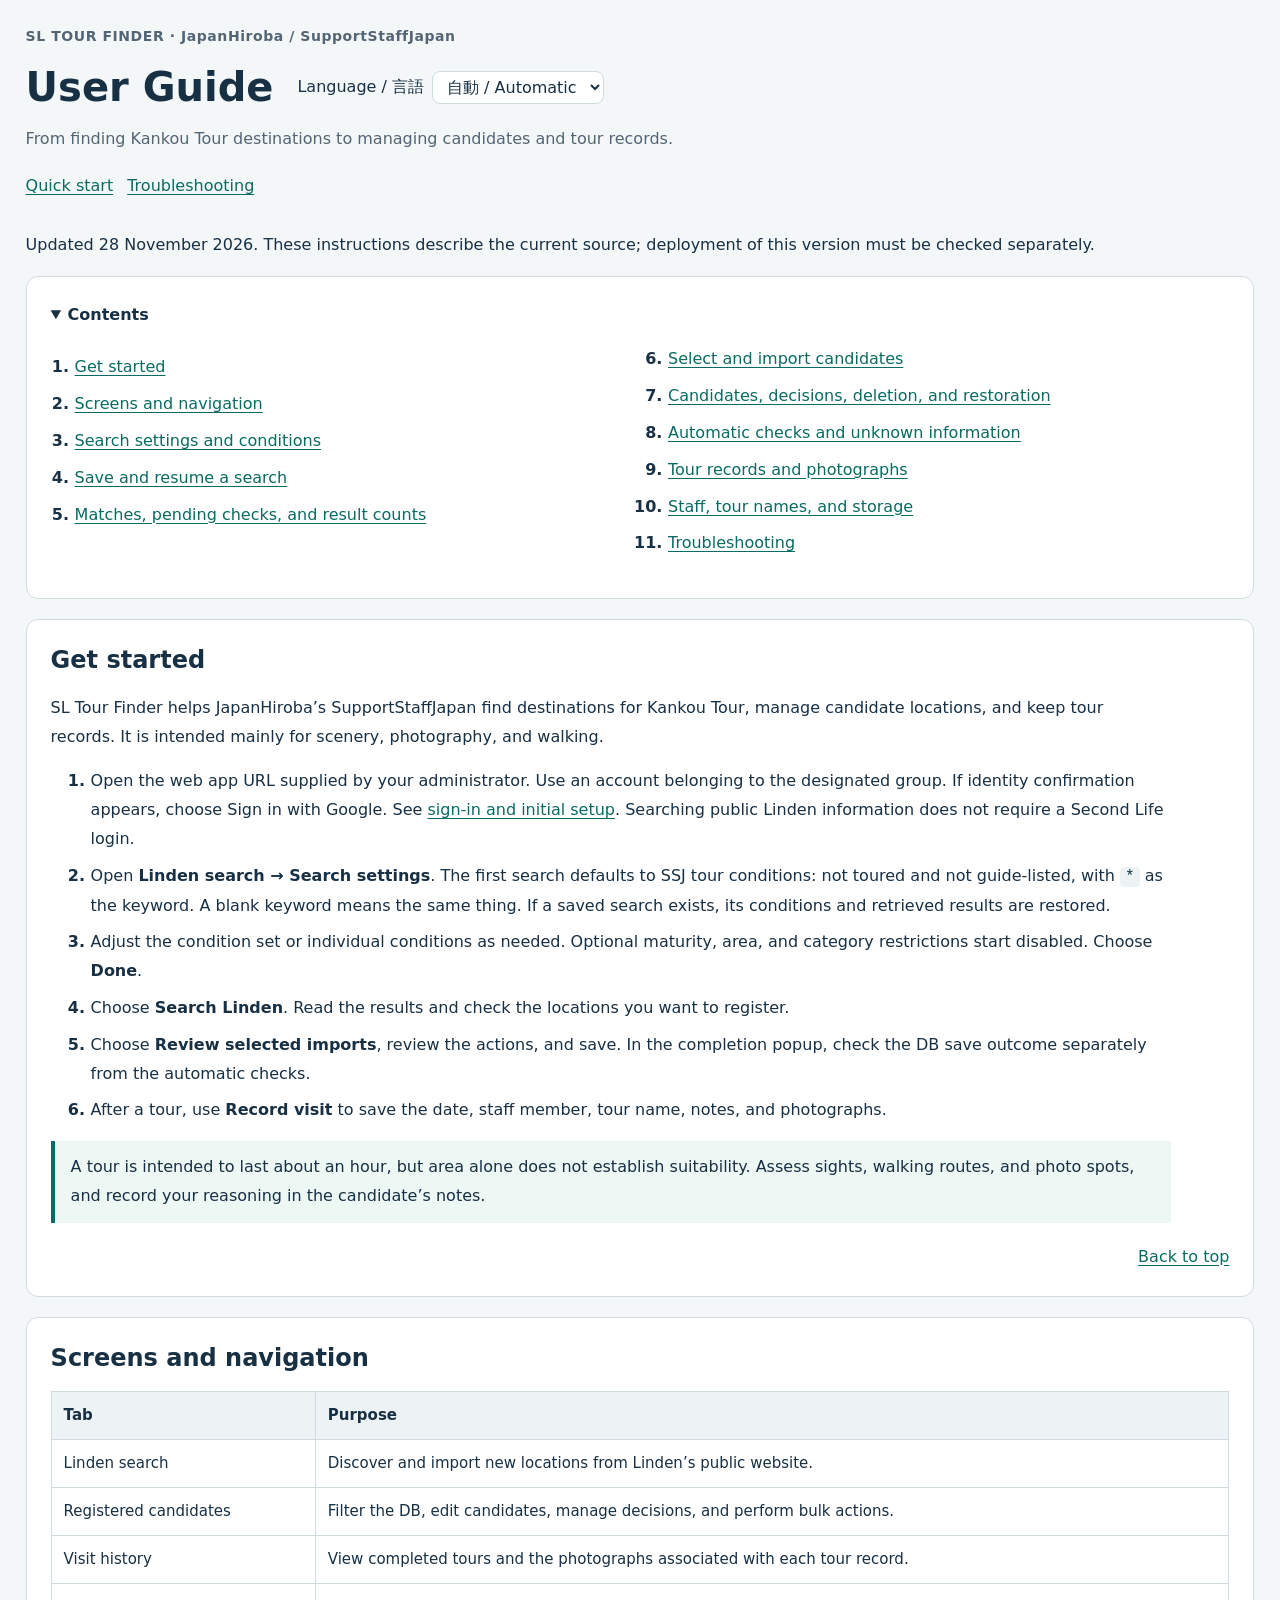
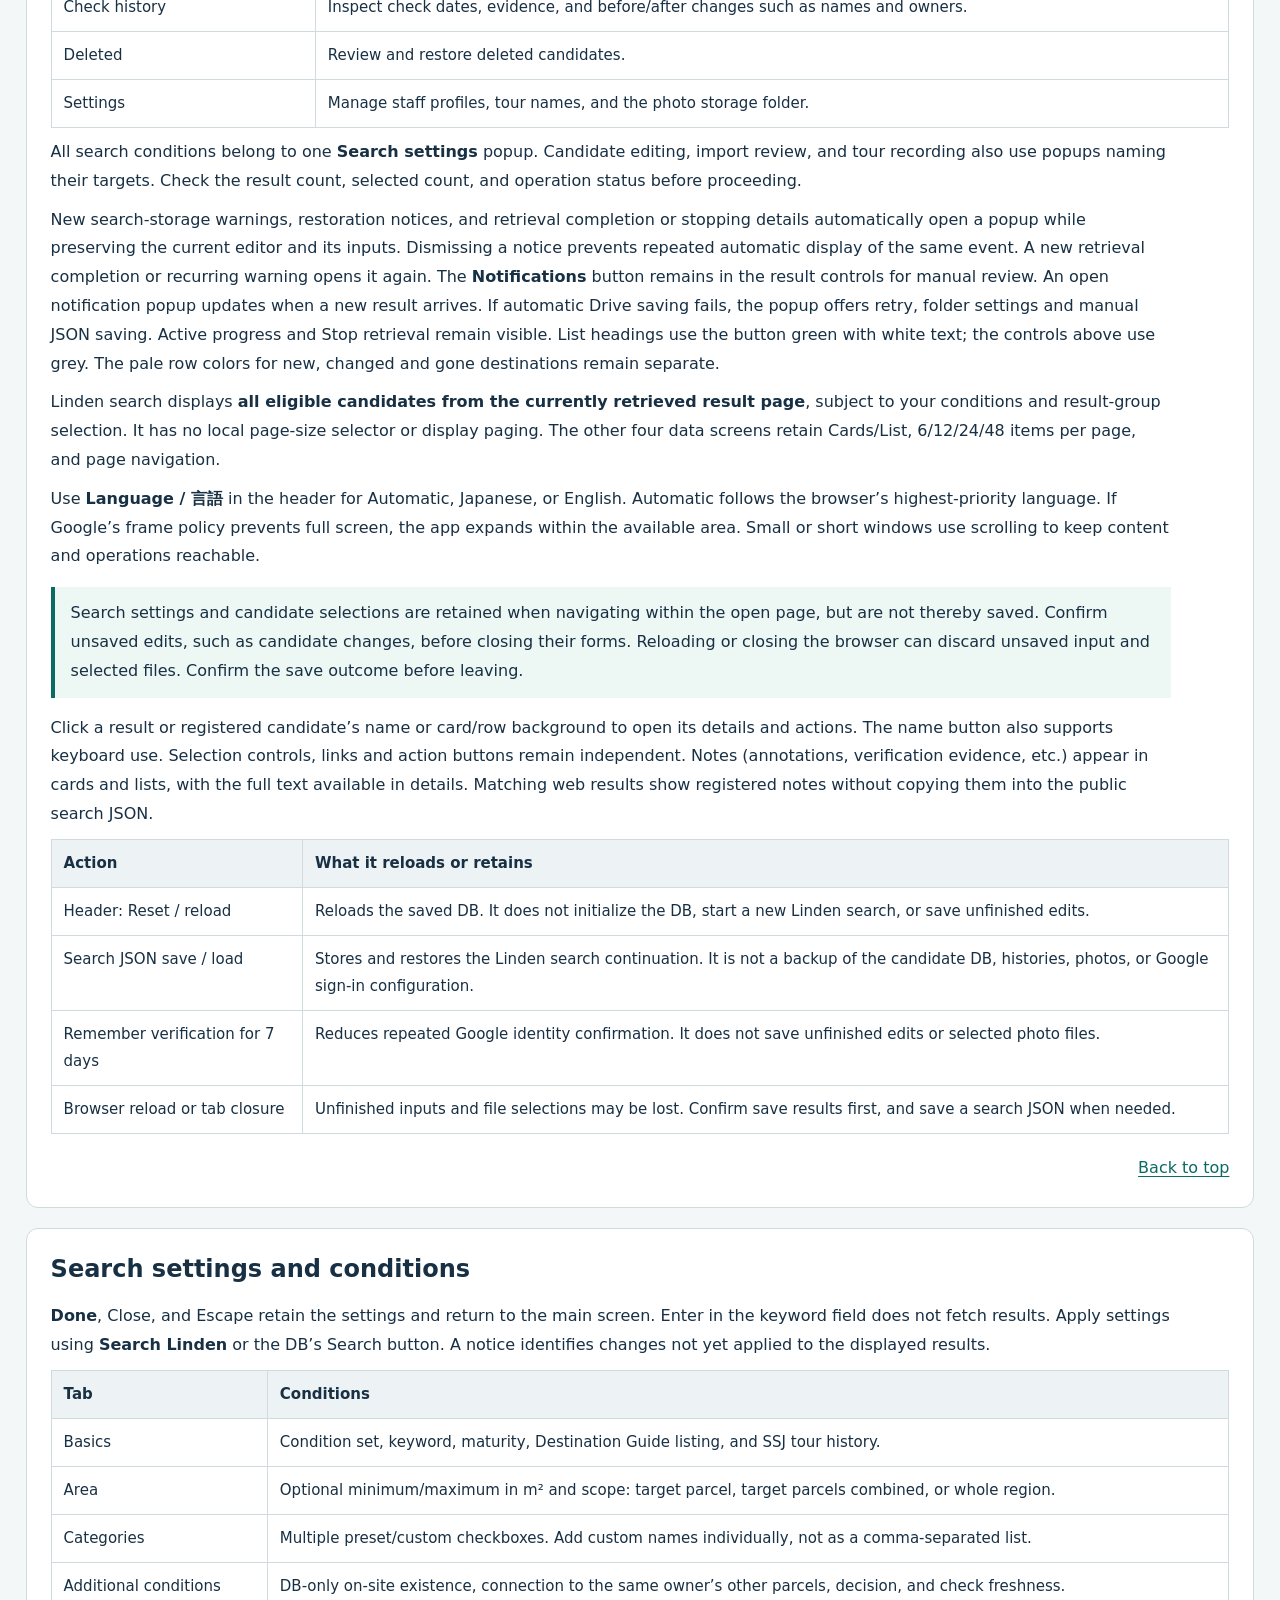
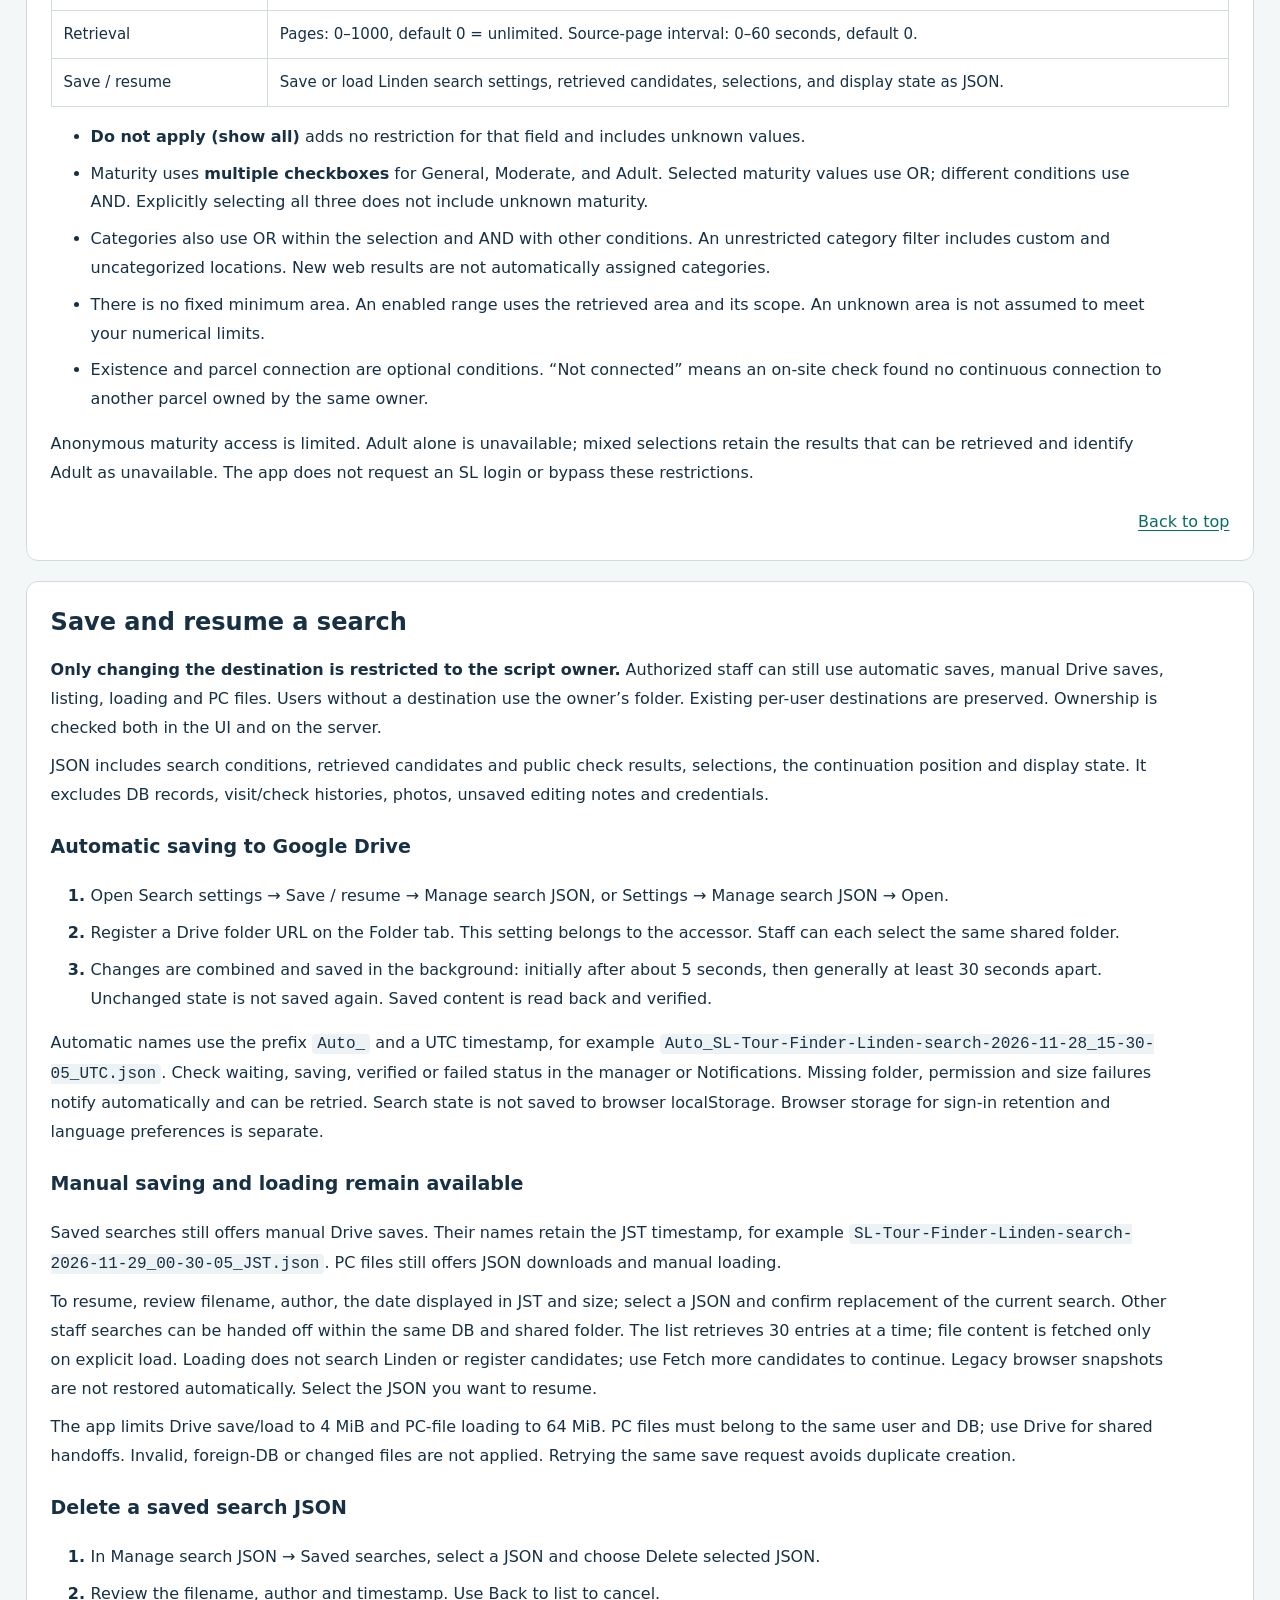
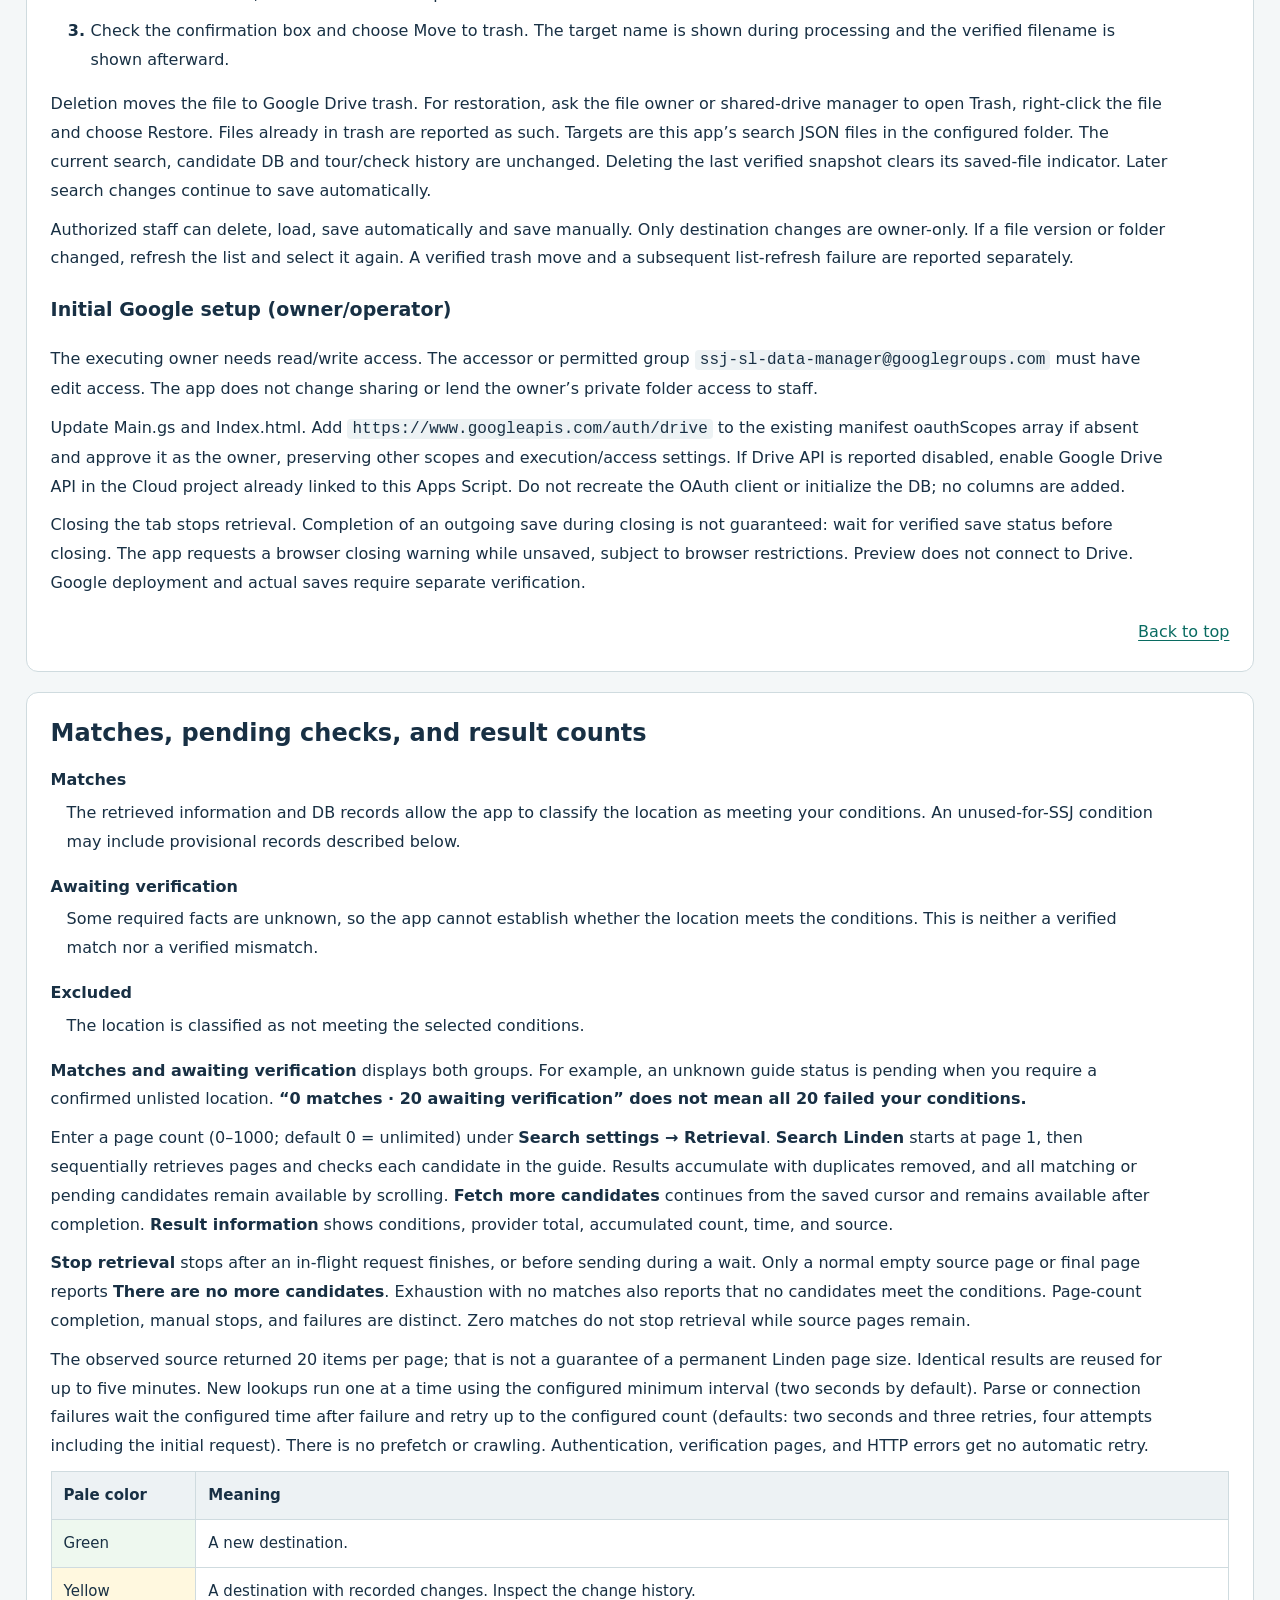
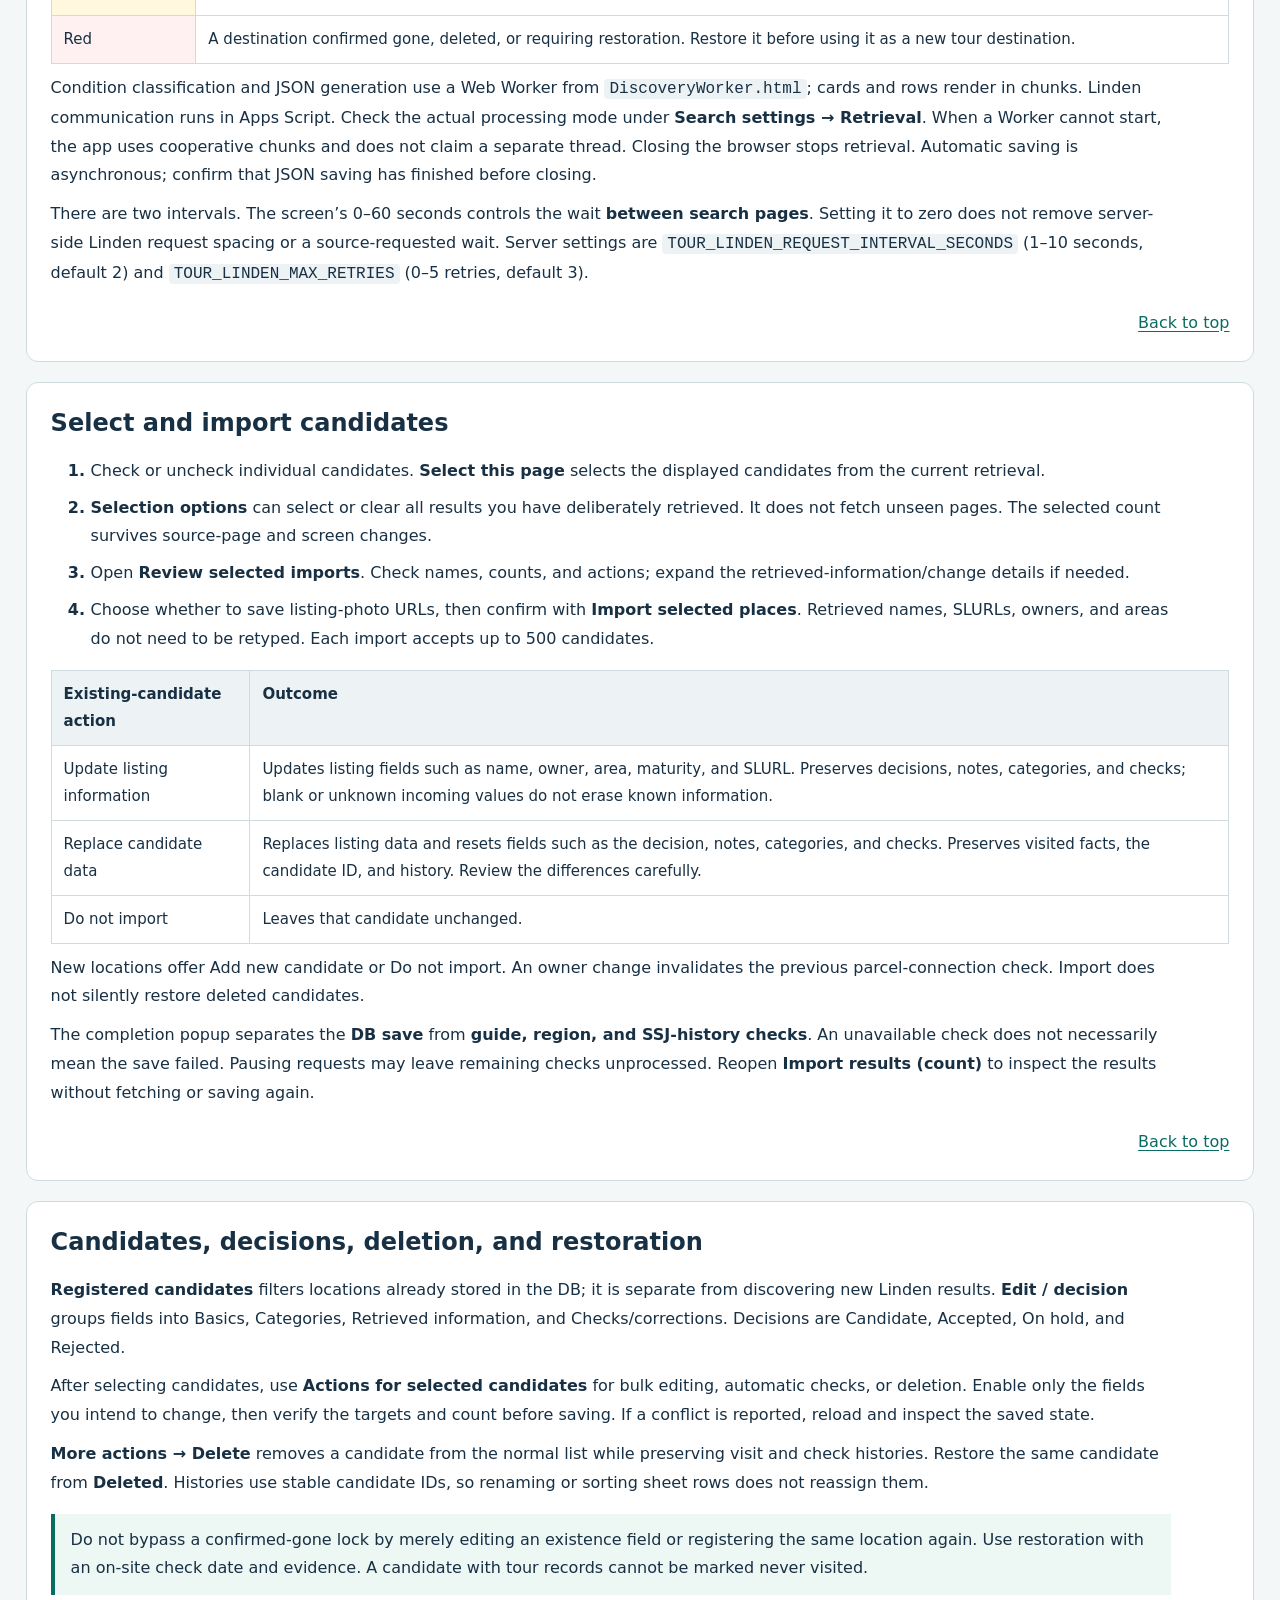
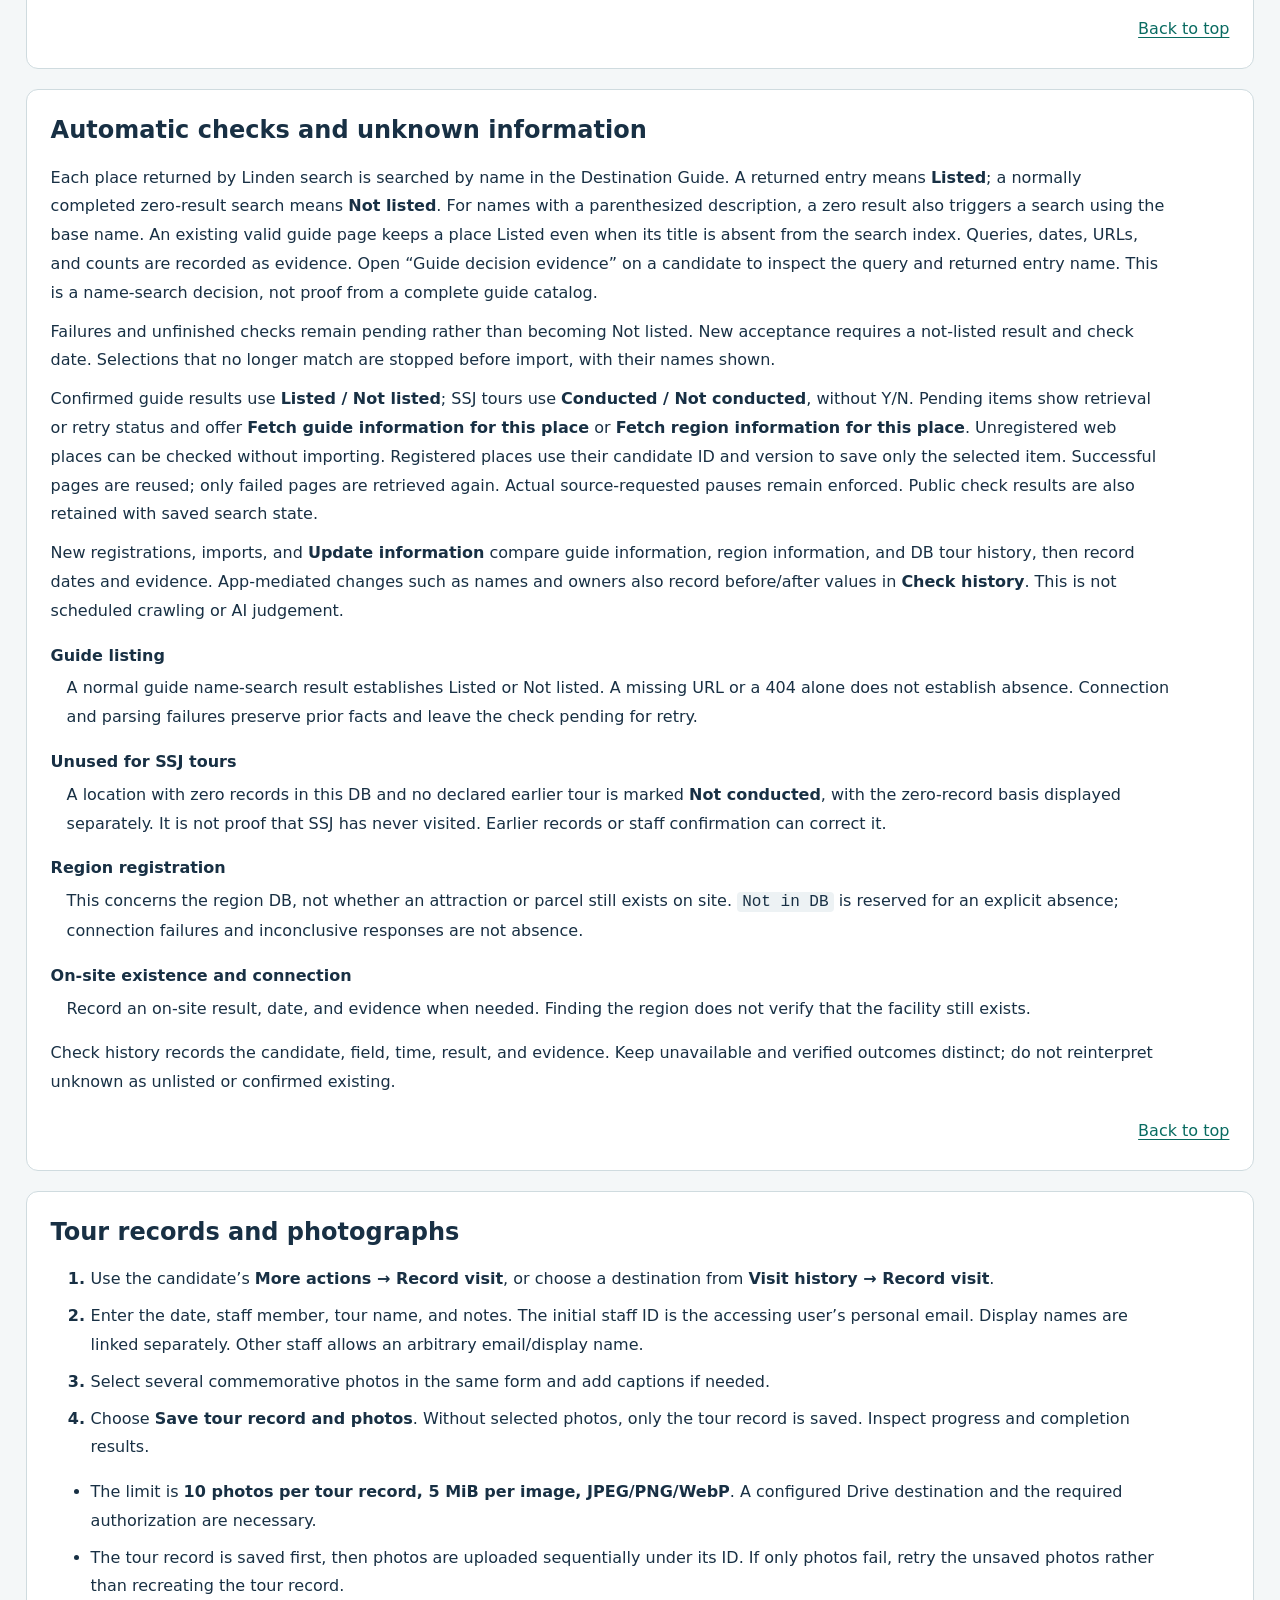
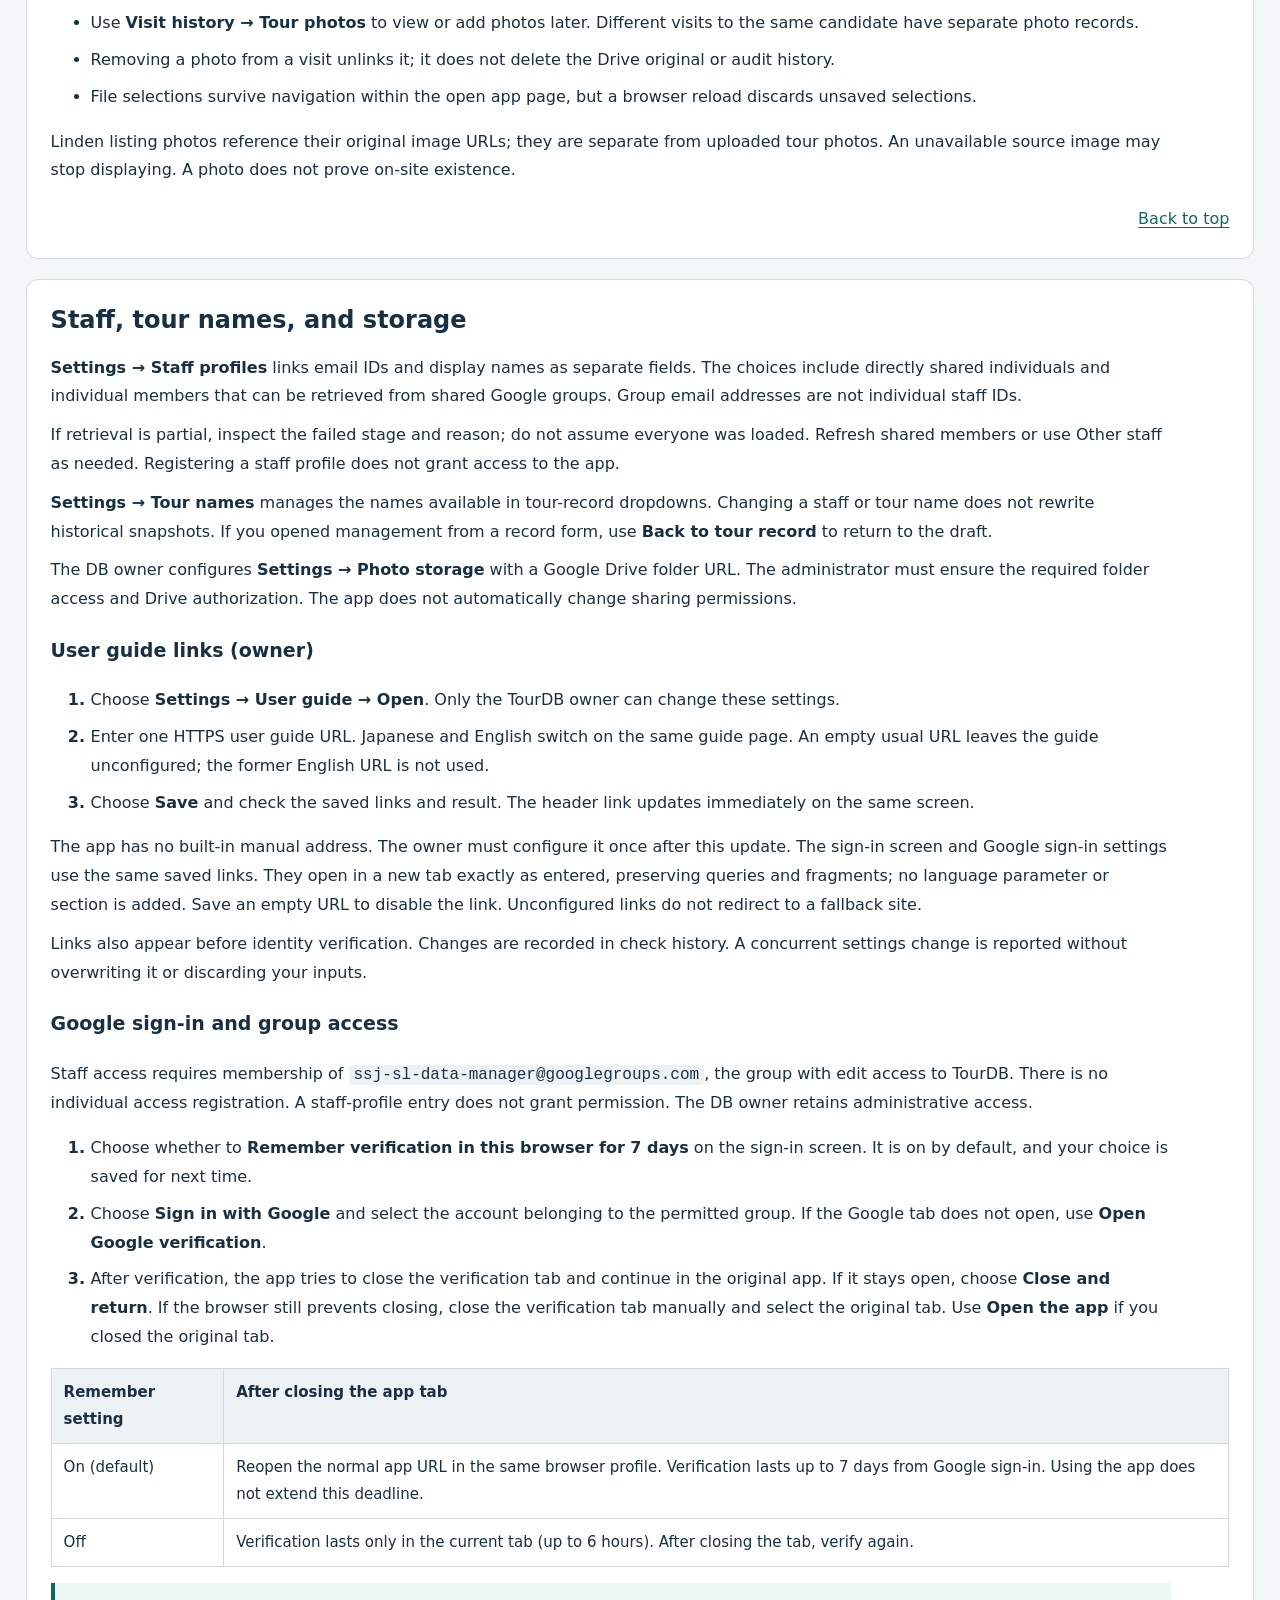
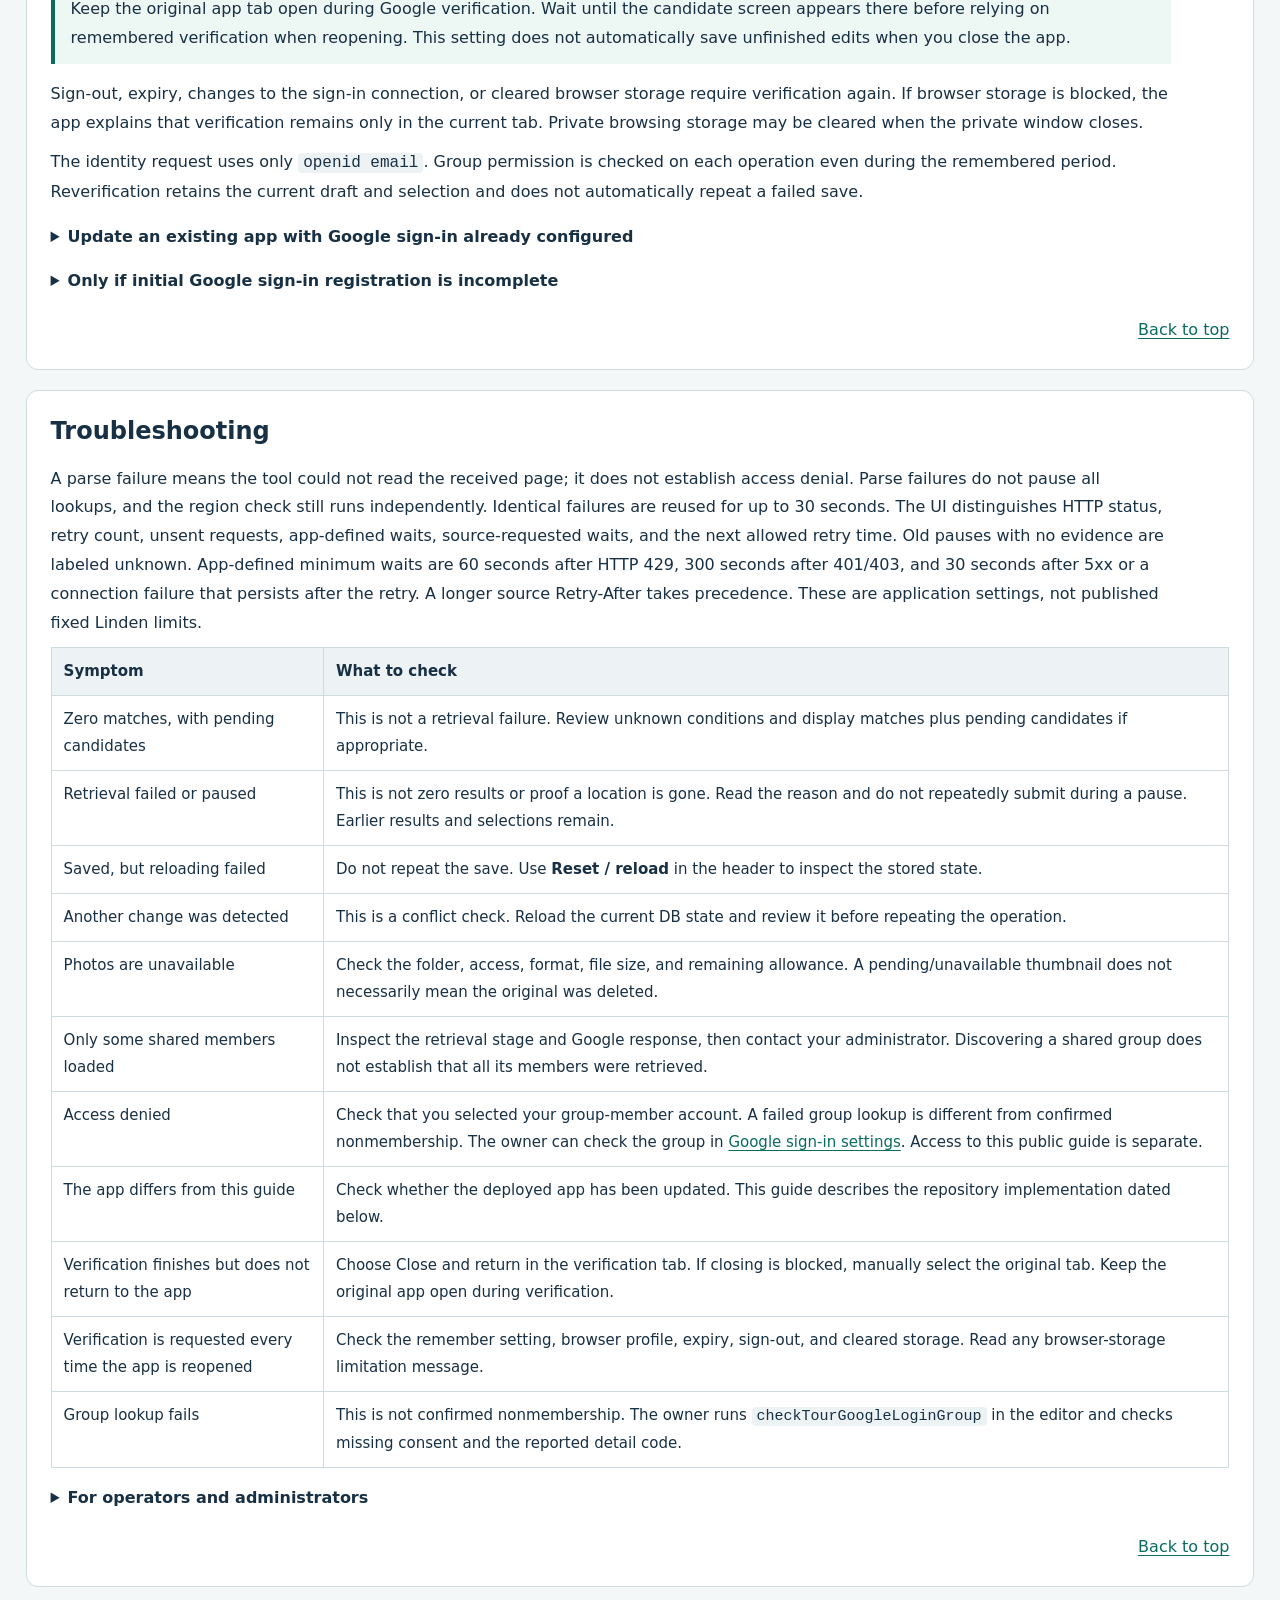
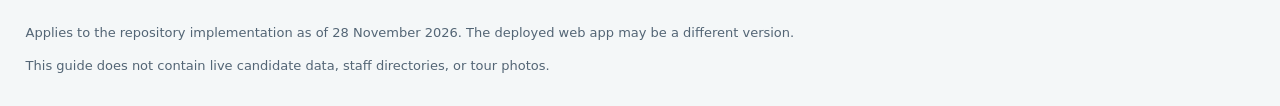
==== commit 8ed2d06e: "Document search JSON deletion and trash recovery" ====
--- a/docs/index.html
+++ b/docs/index.html
@@ -14,7 +14,7 @@
 <main id="content"><p class="muted">更新日：2026年11月28日。現行ソースの操作説明です。公開中のアプリへ反映済みかは別途確認してください。</p><details class="toc" open><summary>目次</summary><ol><li><a href="#start">まず使ってみる</a></li><li><a href="#navigation">画面と基本操作</a></li><li><a href="#search">検索設定と条件の組み合わせ</a></li><li><a href="#resume">検索の続きを保存・再開</a></li><li><a href="#results">一致・確認待ち・取得件数の読み方</a></li><li><a href="#import">候補を選んで取り込む</a></li><li><a href="#candidates">登録済み候補・採否・削除と復元</a></li><li><a href="#checks">自動確認と「未確認」の扱い</a></li><li><a href="#tours">ツアー実施記録と記念写真</a></li><li><a href="#settings">担当者・ツアー名・保存先</a></li><li><a href="#trouble">困ったとき</a></li></ol></details><section id="start" aria-labelledby="h-start"><h2 id="h-start">まず使ってみる</h2><p>SL Tour Finderは、JapanHirobaのSupportStaffJapanが行う「Kankou Tour」の行き先を探し、候補の選定と実施記録を管理するWebアプリです。主な用途は景観・撮影・散策です。</p><ol><li>運用担当者から案内されたWebアプリURLを開きます。利用には指定グループへの所属が必要です。本人確認画面が出た場合は「Googleでログイン」で所属アカウントを選びます。<a href="#google-login">ログインと初回設定</a>を参照してください。Lindenの公開情報を探すためにSecond Lifeへログインする必要はありません。</li><li>「Linden検索」→「検索設定」を開きます。初回はSSJツアー向け（未実施・公式未掲載）、検索語は <code>*</code> です。空欄も同じ扱いです。前回の検索は「検索JSONの管理」で読み込みます。</li><li>必要なら条件セットや個別条件を変更します。成熟カテゴリ・面積・カテゴリー等の追加条件は未適用から始まります。「完了」で戻ります。</li><li>「Lindenで検索」を押します。候補を読み、登録したい場所にチェックします。</li><li>「選択した候補の取り込みを確認」で処理方法を確認して保存します。完了後の「取り込み結果」で、DB保存と照合結果を別々に確認します。</li><li>ツアーを行ったら「実施を記録」で日付・担当者・ツアー名・メモ・記念写真を保存します。</li></ol><aside>ツアーの目安は約1時間ですが、面積だけで適性を確定しません。見どころ・散策ルート・撮影スポットを見て判断し、候補のメモに残してください。</aside><a class="back" href="#top">先頭へ戻る</a></section>
 <section id="navigation" aria-labelledby="h-navigation"><h2 id="h-navigation">画面と基本操作</h2><div class="table-wrap"><table><thead><tr><th>タブ</th><th>用途</th></tr></thead><tbody><tr><td>Linden検索</td><td>Lindenの公開Webから新しい候補を探して取り込む。</td></tr><tr><td>登録済み候補</td><td>DB内の候補を絞り込み、編集・採否変更・一括操作を行う。</td></tr><tr><td>実施履歴</td><td>ツアーの実施記録と、その回に関連付けた記念写真を見る。</td></tr><tr><td>確認履歴</td><td>確認日時・根拠・名称や所有者等の変更前後を確認する。</td></tr><tr><td>削除済み</td><td>削除した候補を確認して復元する。</td></tr><tr><td>設定</td><td>担当者・ツアー名・記念写真の保存先・検索JSONを管理する。所有者は取説URLとGoogleログインも設定する。</td></tr></tbody></table></div><p>検索条件は1つの「検索設定」ポップアップで編集します。候補編集、取り込み確認、実施記録等も対象名が表示されたポップアップで行います。メイン画面の件数・選択数・状態表示を確認してから操作してください。</p><p>検索の保存・復元の警告、復元通知、Lindenの取得終了・停止は、新しい通知が発生すると自動でポップアップ表示します。編集中の画面・入力は保持します。同じ通知は閉じた後に繰り返し表示せず、新しい取得完了や再発した警告は再び自動表示します。結果操作欄の<strong>「通知」</strong>ボタンも残し、閉じた後も再確認できます。開いている通知には新しい結果を反映します。保存できない場合はポップアップから検索JSONを保存できます。取得中の進捗と停止操作は引き続き表示します。一覧の列見出しはボタンと同じグリーンに白文字、その上の操作エリアはグレーです。候補の新規・変更・消滅を表す淡い行色は別に維持します。</p><p>Linden検索は、今回の取得分のうち条件と表示グループに該当する候補を<strong>全件表示</strong>します。表示件数指定や表示用のページ送りはありません。ほかの4つのデータ画面では、カード／一覧、6・12・24・48件表示、ページ送りを利用できます。</p><p>上部の「Language / 言語」は自動／日本語／Englishを切り替えます。自動はブラウザーの最優先言語に従います。「全画面」がGoogleのフレーム制限で使えない場合は、表示可能な領域内で拡張します。狭い・低い画面では全体スクロールで操作と全文に到達できます。</p><aside>検索設定の指定や候補の選択は画面内の移動でも保持しますが、保存したことにはなりません。候補編集などの未保存入力は、閉じる前に保存結果を確認してください。ブラウザー自体の再読み込み・終了では未保存入力や選択ファイルを失うことがあります。保存結果を確認してから閉じてください。</aside><p>検索結果・登録済み候補のカードや一覧行の名前・余白をクリックすると、対象の「詳細・操作」が開きます。名前はキーボードでも操作できます。チェック、リンク、操作ボタンは独立して動きます。「メモ(注記・確認根拠など)」はカードと一覧に表示し、詳細では全文を読めます。登録済み候補と同じWeb結果にもメモを表示しますが、公開検索JSONには保存しません。</p><div class="table-wrap"><table><thead><tr><th>操作</th><th>読み直す・保持する内容</th></tr></thead><tbody><tr><td>上部の「リセット読み込み」</td><td>保存済みDBを読み直します。DB初期化やLindenの再検索ではありません。未保存の編集をDBへ保存する操作でもありません。</td></tr><tr><td>検索JSONの保存・読み込み</td><td>Linden検索の続きだけを保存・復元します。候補DB・履歴・写真・Googleログイン設定のバックアップではありません。</td></tr><tr><td>本人確認の7日間保持</td><td>Googleでの再確認を省く設定です。未保存の編集や選択写真を保存する機能ではありません。</td></tr><tr><td>ブラウザーの再読み込み・タブ終了</td><td>未保存入力・選択ファイルは失われる場合があります。保存結果を確認し、Linden検索の続きは必要に応じてJSONにも保存してください。</td></tr></tbody></table></div><a class="back" href="#top">先頭へ戻る</a></section>
 <section id="search" aria-labelledby="h-search"><h2 id="h-search">検索設定と条件の組み合わせ</h2><p>「完了」・閉じる・Escapeは指定を保持して戻るだけです。検索語のEnterでも取得しません。メイン画面の<strong>「Lindenで検索」</strong>またはDBの検索ボタンで条件を反映します。未反映の変更がある場合は、その旨を表示します。</p><div class="table-wrap"><table><thead><tr><th>タブ</th><th>設定する内容</th></tr></thead><tbody><tr><td>基本</td><td>条件セット、検索語、成熟カテゴリ、行き先ガイド掲載、SSJ実施状況。</td></tr><tr><td>面積</td><td>範囲指定、下限・上限の㎡、対象パーセル／対象パーセル合計／リージョン全体。</td></tr><tr><td>カテゴリー</td><td>プリセットと独自カテゴリーの複数チェック。独自名は1件ずつ追加し、カンマ区切りにしない。</td></tr><tr><td>追加条件</td><td>登録済みDBの現地存続、同所有者区画との接続、採否、確認日の新しさ。</td></tr><tr><td>取得</td><td>ページ数（0〜1000、既定0＝無制限）。検索ページの取得間隔は初期値0秒、0〜60秒で変更。</td></tr><tr><td>保存・再開</td><td>Linden検索の設定・取得済み候補・選択・表示状態をJSONで保存・読み込み。</td></tr></tbody></table></div><ul><li>追加条件の「適用しない（全て出る）」は、その項目では制限しないという意味です。未確認も含みます。</li><li>成熟カテゴリはGeneral／Moderate／Adultの<strong>複数チェック</strong>です。選択同士はOR、ほかの条件とはANDです。3つを明示指定した場合は成熟カテゴリ未確認の場所を含みません。</li><li>カテゴリーも複数選択内はOR、ほかの条件とはANDです。未適用なら独自カテゴリー・未分類も含みます。新しいWeb候補のカテゴリーは自動推定しません。</li><li>面積に固定の最低値はありません。範囲を指定した場合は取得した面積と対象範囲を使います。面積未確認は指定値に合うと見なしません。</li><li>現地存続・区画接続は既定の必須条件ではありません。「接続なし」は同じ所有者の別区画と地続きではないという確認です。</li></ul><p>公開取得できる成熟カテゴリには制限があります。Adultだけの指定は取得不可、ほかとの併用では取得できる結果を残してAdult取得不能を案内します。SLアカウントのログインや制限回避は行いません。</p><a class="back" href="#top">先頭へ戻る</a></section>
-<section id="resume" aria-labelledby="h-resume"><h2 id="h-resume">検索の続きを保存・再開</h2><p><strong>所有者限定なのは保存先の変更だけです。</strong>自動保存・Driveへの手動保存・一覧・読み込み・PCファイル操作は、許可されたスタッフが引き続き利用できます。未設定の利用者は所有者の保存先を使用します。既存の個人別保存先は変更・削除しません。保存先の変更は画面とサーバーの両方で所有者を確認します。</p><p>検索条件・取得済み候補と公開照会結果・候補の選択・取得を再開する位置・表示状態をJSONで保存します。DB本体・実施／確認履歴・写真・未保存の編集メモ・認証情報は含みません。</p><h3>Google Driveへの自動保存</h3><ol><li>「検索設定 → 保存・再開 → 検索JSONの管理」、または「設定 → 検索JSONの管理 → 開く」を選びます。</li><li>所有者が「保存先」でGoogle DriveのフォルダーURLを登録します。所有者以外は現在のURLを閲覧・コピーできますが、入力欄は読み取り専用、変更ボタンはグレー表示です。</li><li>検索の変更はバックグラウンドでまとめて保存します。最初は約5秒後、以後は原則30秒以上の間隔を空けます。変わっていない状態は保存しません。保存後は内容を読み直して確認します。</li></ol><p>自動保存名は <code>Auto_SL-Tour-Finder-Linden-search-2026-11-28_15-30-05_UTC.json</code> のように、接頭辞 <code>Auto_</code> とUTCの年月日時刻付きです。管理画面と「通知」の保存状態で、待機中・保存中・確認済み・失敗を確認できます。保存先未設定・権限不足・容量超過などは自動通知し、再試行できます。検索状態をブラウザーのlocalStorageへは保存しません。ログイン保持と言語設定のブラウザー保存は別です。</p><h3>手動保存・読み込みも使えます</h3><p>「保存済み」で現在の検索をDriveへ手動保存できます。手動保存名は従来どおり <code>SL-Tour-Finder-Linden-search-2026-11-29_00-30-05_JST.json</code> です。「PCファイル」ではJSONのダウンロードと手動読み込みも使えます。</p><p>再開するときは、一覧で名前・保存者・JST表示の日時・サイズを確認してJSONを選び、現在の検索を置き換える確認にチェックして読み込みます。同じDBの共有フォルダーでは他スタッフの検索も引き継げます。一覧は30件ずつ取得し、本文は明示的な読み込み時に取得します。読み込みだけでLindenへ再検索・DB登録は行わず、続きは「追加取得」で開始します。以前のブラウザー保存を自動復元しません。必要なJSONを選んで再開してください。</p><p>Drive保存・読込上限はアプリ側で4 MiB、PCファイル読込は64 MiBです。PCファイルは同じ利用者・DBのものを読み込みます。共同引き継ぎはDriveの一覧を使います。不正な形式・別DB・変更済みファイルは現在の検索へ適用しません。同じ保存要求の再試行は重複作成を防ぎます。</p><h3>初回のGoogle設定（所有者・運用担当者）</h3><p>実行所有者が読み書きでき、アクセス者本人または指定グループ <code>ssj-sl-data-manager@googlegroups.com</code> に編集共有されたフォルダーを使います。共有設定をアプリから変更しません。所有者の私有フォルダー権限だけでスタッフに利用させません。</p><p>この版はMain.gs・Index.htmlを更新します。既存マニフェストのoauthScopesに <code>https://www.googleapis.com/auth/drive</code> がなければ追加し、所有者が承認してください。他のスコープ・実行者・アクセス設定は維持します。Drive API無効と表示された場合だけ、既に紐付いたCloudプロジェクトでGoogle Drive APIを有効化します。OAuthクライアント再登録・DB初期化・列追加は不要です。</p><p>タブを閉じると取得は停止します。終了時の送信完了は保証できないため、保存状態が確認済みになってから閉じてください。未保存状態ではブラウザーの終了確認を要求しますが、表示はブラウザー側の制限に従います。プレビューはDriveに接続しません。Google上の反映・実保存は別途確認が必要です。</p><a class="back" href="#top">先頭へ戻る</a></section><section id="results" aria-labelledby="h-results"><h2 id="h-results">一致・確認待ち・取得件数の読み方</h2><dl><dt>一致</dt><dd>取得情報とDB記録から、指定した条件に合うと判定した候補です。SSJ未実施には後述の仮登録が含まれる場合があります。</dd><dt>確認待ち</dt><dd>未確認の項目があり、条件に合うか確定できない候補です。条件一致済みでも、条件不一致でもありません。</dd><dt>不一致</dt><dd>指定した条件に合わないと判定した候補です。</dd></dl><p>「一致と確認待ち」は両方を表示する設定です。例えば公式未掲載を指定した時、掲載有無が未確認なら確認待ちです。<strong>「一致0件・確認待ち20件」は、20件が不一致という意味ではありません。</strong></p><p>「検索設定 → 取得」で、ページ数を指定します（0〜1000、既定0＝無制限）。「Lindenで検索」で1ページ目から開始し、ページ取得と候補ごとのガイド検索を順番に行います。候補は重複を除いて累積し、スクロールして全件読めます。「追加取得」は続きから取得し、完了後も押せます。「取得情報」で条件・掲載総数・累計件数・日時・参照元を確認します。</p><p>「取得を停止」で途中停止できます。通常の空ページまたは最終ページに達した時だけ<strong>「もうこれ以上の候補はありません」</strong>と表示します。全取得後に一致0件なら条件一致する候補がないことも案内します。指定ページ数での停止、途中停止、失敗は別表示です。条件一致0件でも取得元に続きがあれば継続します。</p><p>確認できた取得元は1ページ20件でした。検索ページの取得間隔は「検索設定 → 取得」で0〜60秒、初期値0秒です。掲載判定は5件ずつまとめて送り、候補ごとのブラウザー側の待機を入れません。判定中も閲覧・表示切替・選択・取り込み確認・候補の編集保存を続けられます。保存・手動照会を優先します。進捗は専用欄へ表示し、操作結果の通知を上書きしません。サーバー側の待機指定・運用間隔が長ければそちらを優先します。同じ照会は5分再利用し、並列取得しません。サーバー内部の解析・通信失敗の再試行は運用設定（未設定時2秒・再試行3回）に従います。認証要求・確認用画面・拒否・回数制限では停止します。</p><div class="table-wrap"><table><thead><tr><th>淡い色</th><th>意味</th></tr></thead><tbody><tr><td class="new">緑</td><td>新規の行き先。</td></tr><tr><td class="changed">黄</td><td>記録後に変更があった行き先。変更履歴を確認する。</td></tr><tr><td class="gone">赤</td><td>消滅確認済み・削除済み等、復元が必要な行き先。復元まで新たな行き先に使えない。</td></tr></tbody></table></div><p>検索の条件判定とJSON生成は <code>DiscoveryWorker.html</code> のWeb Workerで処理し、カード・行は小分けに描画します。Lindenへの通信はApps Script側です。「検索設定 → 取得」で実際の処理方式を確認してください。Workerを使えない場合は画面と協調する分割処理へ切り替え、別スレッドで動いたとは表示しません。ブラウザーを閉じると取得は停止します。自動保存は非同期なので、閉じる前にJSON保存の完了を確認してください。</p><p>取得間隔には2種類あります。画面の0〜60秒は<strong>検索ページ間</strong>の待機です。0秒でも、サーバー側のLinden照会間隔や取得先の待機指定は省略しません。サーバー側は <code>TOUR_LINDEN_REQUEST_INTERVAL_SECONDS</code>（1〜10秒、既定2）と <code>TOUR_LINDEN_MAX_RETRIES</code>（0〜5回、既定3）で設定します。</p><a class="back" href="#top">先頭へ戻る</a></section>
+<section id="resume" aria-labelledby="h-resume"><h2 id="h-resume">検索の続きを保存・再開</h2><p><strong>所有者限定なのは保存先の変更だけです。</strong>自動保存・Driveへの手動保存・一覧・読み込み・PCファイル操作は、許可されたスタッフが引き続き利用できます。未設定の利用者は所有者の保存先を使用します。既存の個人別保存先は変更・削除しません。保存先の変更は画面とサーバーの両方で所有者を確認します。</p><p>検索条件・取得済み候補と公開照会結果・候補の選択・取得を再開する位置・表示状態をJSONで保存します。DB本体・実施／確認履歴・写真・未保存の編集メモ・認証情報は含みません。</p><h3>Google Driveへの自動保存</h3><ol><li>「検索設定 → 保存・再開 → 検索JSONの管理」、または「設定 → 検索JSONの管理 → 開く」を選びます。</li><li>所有者が「保存先」でGoogle DriveのフォルダーURLを登録します。所有者以外は現在のURLを閲覧・コピーできますが、入力欄は読み取り専用、変更ボタンはグレー表示です。</li><li>検索の変更はバックグラウンドでまとめて保存します。最初は約5秒後、以後は原則30秒以上の間隔を空けます。変わっていない状態は保存しません。保存後は内容を読み直して確認します。</li></ol><p>自動保存名は <code>Auto_SL-Tour-Finder-Linden-search-2026-11-28_15-30-05_UTC.json</code> のように、接頭辞 <code>Auto_</code> とUTCの年月日時刻付きです。管理画面と「通知」の保存状態で、待機中・保存中・確認済み・失敗を確認できます。保存先未設定・権限不足・容量超過などは自動通知し、再試行できます。検索状態をブラウザーのlocalStorageへは保存しません。ログイン保持と言語設定のブラウザー保存は別です。</p><h3>手動保存・読み込みも使えます</h3><p>「保存済み」で現在の検索をDriveへ手動保存できます。手動保存名は従来どおり <code>SL-Tour-Finder-Linden-search-2026-11-29_00-30-05_JST.json</code> です。「PCファイル」ではJSONのダウンロードと手動読み込みも使えます。</p><p>再開するときは、一覧で名前・保存者・JST表示の日時・サイズを確認してJSONを選び、現在の検索を置き換える確認にチェックして読み込みます。同じDBの共有フォルダーでは他スタッフの検索も引き継げます。一覧は30件ずつ取得し、本文は明示的な読み込み時に取得します。読み込みだけでLindenへ再検索・DB登録は行わず、続きは「追加取得」で開始します。以前のブラウザー保存を自動復元しません。必要なJSONを選んで再開してください。</p><p>Drive保存・読込上限はアプリ側で4 MiB、PCファイル読込は64 MiBです。PCファイルは同じ利用者・DBのものを読み込みます。共同引き継ぎはDriveの一覧を使います。不正な形式・別DB・変更済みファイルは現在の検索へ適用しません。同じ保存要求の再試行は重複作成を防ぎます。</p><h3>保存済み検索JSONを削除する</h3><ol><li>「検索JSONの管理 → 保存済み」で削除するJSONを選び、「選択したJSONを削除」を押します。</li><li>表示されたファイル名・保存者・保存日時を確認します。中止するときは「一覧へ戻る」を押します。</li><li>確認チェックを付けて「ゴミ箱へ移動」を押します。処理中は対象名を表示し、完了後に移動を確認したファイル名を表示します。</li></ol><p>削除はGoogle Driveのゴミ箱への移動です。復元が必要なときはファイルの所有者または共有ドライブの管理者へ依頼します。管理者がDriveのゴミ箱で対象ファイルを右クリックして復元します。既にゴミ箱にある場合は、その状態を表示します。削除対象は設定済み保存先にある本アプリの検索JSONです。現在の検索・候補DB・実施／確認履歴は変更しません。最後に保存したJSONを削除した場合は、そのファイルの保存済み表示を解除します。以後の検索変更は引き続き自動保存します。</p><p>削除・読み込み・自動保存・手動保存は、許可されたスタッフが利用できます。所有者限定は保存先の変更だけです。ファイルの版や保存先が変わっている場合は、一覧を更新して選び直してください。ゴミ箱移動を確認済みで一覧の再取得だけ失敗した場合は、両方を分けて表示します。</p><h3>初回のGoogle設定（所有者・運用担当者）</h3><p>実行所有者が読み書きでき、アクセス者本人または指定グループ <code>ssj-sl-data-manager@googlegroups.com</code> に編集共有されたフォルダーを使います。共有設定をアプリから変更しません。所有者の私有フォルダー権限だけでスタッフに利用させません。</p><p>この版はMain.gs・Index.htmlを更新します。既存マニフェストのoauthScopesに <code>https://www.googleapis.com/auth/drive</code> がなければ追加し、所有者が承認してください。他のスコープ・実行者・アクセス設定は維持します。Drive API無効と表示された場合だけ、既に紐付いたCloudプロジェクトでGoogle Drive APIを有効化します。OAuthクライアント再登録・DB初期化・列追加は不要です。</p><p>タブを閉じると取得は停止します。終了時の送信完了は保証できないため、保存状態が確認済みになってから閉じてください。未保存状態ではブラウザーの終了確認を要求しますが、表示はブラウザー側の制限に従います。プレビューはDriveに接続しません。Google上の反映・実保存は別途確認が必要です。</p><a class="back" href="#top">先頭へ戻る</a></section><section id="results" aria-labelledby="h-results"><h2 id="h-results">一致・確認待ち・取得件数の読み方</h2><dl><dt>一致</dt><dd>取得情報とDB記録から、指定した条件に合うと判定した候補です。SSJ未実施には後述の仮登録が含まれる場合があります。</dd><dt>確認待ち</dt><dd>未確認の項目があり、条件に合うか確定できない候補です。条件一致済みでも、条件不一致でもありません。</dd><dt>不一致</dt><dd>指定した条件に合わないと判定した候補です。</dd></dl><p>「一致と確認待ち」は両方を表示する設定です。例えば公式未掲載を指定した時、掲載有無が未確認なら確認待ちです。<strong>「一致0件・確認待ち20件」は、20件が不一致という意味ではありません。</strong></p><p>「検索設定 → 取得」で、ページ数を指定します（0〜1000、既定0＝無制限）。「Lindenで検索」で1ページ目から開始し、ページ取得と候補ごとのガイド検索を順番に行います。候補は重複を除いて累積し、スクロールして全件読めます。「追加取得」は続きから取得し、完了後も押せます。「取得情報」で条件・掲載総数・累計件数・日時・参照元を確認します。</p><p>「取得を停止」で途中停止できます。通常の空ページまたは最終ページに達した時だけ<strong>「もうこれ以上の候補はありません」</strong>と表示します。全取得後に一致0件なら条件一致する候補がないことも案内します。指定ページ数での停止、途中停止、失敗は別表示です。条件一致0件でも取得元に続きがあれば継続します。</p><p>確認できた取得元は1ページ20件でした。検索ページの取得間隔は「検索設定 → 取得」で0〜60秒、初期値0秒です。掲載判定は5件ずつまとめて送り、候補ごとのブラウザー側の待機を入れません。判定中も閲覧・表示切替・選択・取り込み確認・候補の編集保存を続けられます。保存・手動照会を優先します。進捗は専用欄へ表示し、操作結果の通知を上書きしません。サーバー側の待機指定・運用間隔が長ければそちらを優先します。同じ照会は5分再利用し、並列取得しません。サーバー内部の解析・通信失敗の再試行は運用設定（未設定時2秒・再試行3回）に従います。認証要求・確認用画面・拒否・回数制限では停止します。</p><div class="table-wrap"><table><thead><tr><th>淡い色</th><th>意味</th></tr></thead><tbody><tr><td class="new">緑</td><td>新規の行き先。</td></tr><tr><td class="changed">黄</td><td>記録後に変更があった行き先。変更履歴を確認する。</td></tr><tr><td class="gone">赤</td><td>消滅確認済み・削除済み等、復元が必要な行き先。復元まで新たな行き先に使えない。</td></tr></tbody></table></div><p>検索の条件判定とJSON生成は <code>DiscoveryWorker.html</code> のWeb Workerで処理し、カード・行は小分けに描画します。Lindenへの通信はApps Script側です。「検索設定 → 取得」で実際の処理方式を確認してください。Workerを使えない場合は画面と協調する分割処理へ切り替え、別スレッドで動いたとは表示しません。ブラウザーを閉じると取得は停止します。自動保存は非同期なので、閉じる前にJSON保存の完了を確認してください。</p><p>取得間隔には2種類あります。画面の0〜60秒は<strong>検索ページ間</strong>の待機です。0秒でも、サーバー側のLinden照会間隔や取得先の待機指定は省略しません。サーバー側は <code>TOUR_LINDEN_REQUEST_INTERVAL_SECONDS</code>（1〜10秒、既定2）と <code>TOUR_LINDEN_MAX_RETRIES</code>（0〜5回、既定3）で設定します。</p><a class="back" href="#top">先頭へ戻る</a></section>
 <section id="import" aria-labelledby="h-import"><h2 id="h-import">候補を選んで取り込む</h2><ol><li>個別のチェックで候補をON/OFFします。「このページを全選択」は、現在表示している取得分が対象です。</li><li>「選択の操作」で手動取得済みの結果全体を選択・解除できます。未取得ページを取得する操作ではありません。選択数は別の取得元や画面へ移動しても保持します。</li><li>「選択した候補の取り込みを確認」を開きます。対象名・件数・処理方法を確認し、必要なら「取得情報・変更内容を見る」を開きます。</li><li>掲載写真のURLを保存するか選び、「選択した候補を取り込む」で確定します。取得済みの名称・SLURL・所有者・面積等を再入力する必要はありません。一括取り込みは1回500件までです。</li></ol><div class="table-wrap"><table><thead><tr><th>登録済み候補の処理</th><th>結果</th></tr></thead><tbody><tr><td>掲載情報を更新</td><td>名称・所有者・面積・成熟カテゴリ・SLURL等を更新。既存の採否・メモ・カテゴリー・確認結果を保持し、空欄や未確認で既知の情報を消さない。</td></tr><tr><td>候補データを置き換え</td><td>取得情報へ置き換え、採否・メモ・カテゴリー・確認項目等を初期状態へ戻す。訪問済みの事実、候補ID、履歴は保持する。差分をよく確認する。</td></tr><tr><td>取り込まない</td><td>その候補を変更しない。</td></tr></tbody></table></div><p>新規候補は新規登録／取り込まないを選べます。所有者変更時は、以前の所有者に対する接続確認を未確認へ戻します。削除済み候補は取り込みで自動復元しません。</p><p>完了後の「取り込み結果」は、<strong>DB保存</strong>と<strong>公式掲載・リージョン・SSJ実施状況の照合</strong>を分けて表示します。「照合不能」は必ずしも保存失敗ではありません。休止中は残りの確認が未処理になる場合があります。閉じた後も「取り込み結果（件数）」で再表示できます。結果を見るだけで再照会・再保存はしません。</p><a class="back" href="#top">先頭へ戻る</a></section>
 <section id="candidates" aria-labelledby="h-candidates"><h2 id="h-candidates">登録済み候補・採否・削除と復元</h2><p>「登録済み候補」の検索は、保存済みDB内の絞り込みです。新しいLinden候補の取得とは別です。「編集・採否」で基本・カテゴリー・取得情報・確認訂正のタブを切り替えます。採否は候補／採用／保留／見送りです。</p><p>複数の候補を選んだ場合は「選択した候補の操作」から一括編集・自動情報更新・削除を行います。一括編集では変更する項目を明示的にチェックし、対象名と件数を確認して保存します。更新の競合が出た場合は、保存済み状態を再取得して確認してください。</p><p>「その他の操作 → 削除」は通常の候補一覧から外す操作です。実施履歴・確認履歴は残ります。「削除済み」から同じ候補を復元できます。候補IDで関連付けるため、名前の変更やシートの並べ替えで履歴の対応を変えません。</p><aside>消滅確認済みの候補は、単に存続欄を書き換えたり、同じ場所を新規登録し直したりして再利用しないでください。「復元」で現地確認日と根拠を記録してから使います。実施履歴のある候補を未実施には変更できません。</aside><a class="back" href="#top">先頭へ戻る</a></section>
 <section id="checks" aria-labelledby="h-checks"><h2 id="h-checks">自動確認と「未確認」の扱い</h2><p>場所検索で得た候補を行き先ガイドで名称検索します。検索結果ありは<strong>掲載あり</strong>、正常終了した検索が0件なら<strong>掲載なし</strong>です。名称に括弧付き説明がある場合は、全文0件のあと基礎名でも検索します。登録済みガイドURLがある場合は、0件でも掲載ページが存在すれば掲載ありを保持します。検索語・日時・URL・件数を根拠として記録します。候補の「掲載判定の根拠」で検索語と返った掲載名を確認できます。これは名称検索の結果であり、ガイド全件を網羅した証明ではありません。</p><p>取得失敗・未処理は掲載なしにせず再試行待ちです。掲載なしと確認日がない候補は採用に変更できません。条件不一致へ変わった選択は、取り込み確認時・送信前に対象名を示して停止します。</p><p>公式掲載の確定結果は「掲載あり／掲載なし」、SSJツアーは「実施済／未実施」です。Y/Nを使いません。未処理の項目は「取得待ち／再試行待ち」とし、「この行き先の掲載情報を取得」「この行き先のリージョン情報を取得」で該当項目だけ取得します。未登録候補は取り込まずに取得でき、登録済みは該当候補ID・版を照合して選んだ項目だけ保存します。成功済みの照会は再利用し、失敗したページだけ再取得します。実際の拒否後の待機は解除しません。公開照会結果は検索状態の保存・再開にも含みます。</p><p>新規登録・取り込み後や「情報更新」では、行き先ガイド・リージョン情報・DBの実施履歴を照合して日時・根拠を保存します。名称・所有者等のアプリ経由の変更前後も「確認履歴」へ記録します。定期巡回やAIによる判定ではありません。</p><dl><dt>公式掲載</dt><dd>行き先ガイドの名称検索結果から掲載あり／掲載なしを記録します。公式URLなし・404だけでは掲載なしにしません。通信・解析失敗でも以前の確認結果を保持し、該当項目を再試行待ちにします。</dd><dt>SSJ未実施</dt><dd>SSJツアーは「実施済／未実施」で表示します。このDBの実施記録0件で過去実施の申告がない候補は「未実施」とし、記録0件という判定根拠を別表示します。過去に一度も行っていないという確認済みの意味ではありません。過去記録やスタッフ確認から訂正できます。</dd><dt>リージョン登録</dt><dd>リージョンの登録情報であり、施設・パーセルの現地存続とは別です。<code>Not in DB</code> は明確な該当なしだけを表し、通信失敗や判定不能には使いません。</dd><dt>現地存続・接続</dt><dd>必要な場合は現地の確認結果・日付・根拠を登録します。リージョンが見つかっただけで施設が存在するとは判断しません。</dd></dl><p>確認履歴では候補名・項目・日時・確認結果・根拠を確認します。取得不能と確認済みを区別し、未確認を未掲載・存在確認済みに読み替えないでください。</p><a class="back" href="#top">先頭へ戻る</a></section>
@@ -25,7 +25,7 @@
 <main id="content"><p class="muted">Updated 28 November 2026. These instructions describe the current source; deployment of this version must be checked separately.</p><details class="toc" open><summary>Contents</summary><ol><li><a href="#start">Get started</a></li><li><a href="#navigation">Screens and navigation</a></li><li><a href="#search">Search settings and conditions</a></li><li><a href="#resume">Save and resume a search</a></li><li><a href="#results">Matches, pending checks, and result counts</a></li><li><a href="#import">Select and import candidates</a></li><li><a href="#candidates">Candidates, decisions, deletion, and restoration</a></li><li><a href="#checks">Automatic checks and unknown information</a></li><li><a href="#tours">Tour records and photographs</a></li><li><a href="#settings">Staff, tour names, and storage</a></li><li><a href="#trouble">Troubleshooting</a></li></ol></details><section id="start" aria-labelledby="h-start"><h2 id="h-start">Get started</h2><p>SL Tour Finder helps JapanHiroba’s SupportStaffJapan find destinations for Kankou Tour, manage candidate locations, and keep tour records. It is intended mainly for scenery, photography, and walking.</p><ol><li>Open the web app URL supplied by your administrator. Use an account belonging to the designated group. If identity confirmation appears, choose Sign in with Google. See <a href="#google-login">sign-in and initial setup</a>. Searching public Linden information does not require a Second Life login.</li><li>Open <strong>Linden search → Search settings</strong>. The first search defaults to SSJ tour conditions: not toured and not guide-listed, with <code>*</code> as the keyword. A blank keyword means the same thing. If a saved search exists, its conditions and retrieved results are restored.</li><li>Adjust the condition set or individual conditions as needed. Optional maturity, area, and category restrictions start disabled. Choose <strong>Done</strong>.</li><li>Choose <strong>Search Linden</strong>. Read the results and check the locations you want to register.</li><li>Choose <strong>Review selected imports</strong>, review the actions, and save. In the completion popup, check the DB save outcome separately from the automatic checks.</li><li>After a tour, use <strong>Record visit</strong> to save the date, staff member, tour name, notes, and photographs.</li></ol><aside>A tour is intended to last about an hour, but area alone does not establish suitability. Assess sights, walking routes, and photo spots, and record your reasoning in the candidate’s notes.</aside><a class="back" href="#top">Back to top</a></section>
 <section id="navigation" aria-labelledby="h-navigation"><h2 id="h-navigation">Screens and navigation</h2><div class="table-wrap"><table><thead><tr><th>Tab</th><th>Purpose</th></tr></thead><tbody><tr><td>Linden search</td><td>Discover and import new locations from Linden’s public website.</td></tr><tr><td>Registered candidates</td><td>Filter the DB, edit candidates, manage decisions, and perform bulk actions.</td></tr><tr><td>Visit history</td><td>View completed tours and the photographs associated with each tour record.</td></tr><tr><td>Check history</td><td>Inspect check dates, evidence, and before/after changes such as names and owners.</td></tr><tr><td>Deleted</td><td>Review and restore deleted candidates.</td></tr><tr><td>Settings</td><td>Manage staff profiles, tour names, and the photo storage folder.</td></tr></tbody></table></div><p>All search conditions belong to one <strong>Search settings</strong> popup. Candidate editing, import review, and tour recording also use popups naming their targets. Check the result count, selected count, and operation status before proceeding.</p><p>New search-storage warnings, restoration notices, and retrieval completion or stopping details automatically open a popup while preserving the current editor and its inputs. Dismissing a notice prevents repeated automatic display of the same event. A new retrieval completion or recurring warning opens it again. The <strong>Notifications</strong> button remains in the result controls for manual review. An open notification popup updates when a new result arrives. If automatic Drive saving fails, the popup offers retry, folder settings and manual JSON saving. Active progress and Stop retrieval remain visible. List headings use the button green with white text; the controls above use grey. The pale row colors for new, changed and gone destinations remain separate.</p><p>Linden search displays <strong>all eligible candidates from the currently retrieved result page</strong>, subject to your conditions and result-group selection. It has no local page-size selector or display paging. The other four data screens retain Cards/List, 6/12/24/48 items per page, and page navigation.</p><p>Use <strong>Language / 言語</strong> in the header for Automatic, Japanese, or English. Automatic follows the browser’s highest-priority language. If Google’s frame policy prevents full screen, the app expands within the available area. Small or short windows use scrolling to keep content and operations reachable.</p><aside>Search settings and candidate selections are retained when navigating within the open page, but are not thereby saved. Confirm unsaved edits, such as candidate changes, before closing their forms. Reloading or closing the browser can discard unsaved input and selected files. Confirm the save outcome before leaving.</aside><p>Click a result or registered candidate’s name or card/row background to open its details and actions. The name button also supports keyboard use. Selection controls, links and action buttons remain independent. Notes (annotations, verification evidence, etc.) appear in cards and lists, with the full text available in details. Matching web results show registered notes without copying them into the public search JSON.</p><div class="table-wrap"><table><thead><tr><th>Action</th><th>What it reloads or retains</th></tr></thead><tbody><tr><td>Header: Reset / reload</td><td>Reloads the saved DB. It does not initialize the DB, start a new Linden search, or save unfinished edits.</td></tr><tr><td>Search JSON save / load</td><td>Stores and restores the Linden search continuation. It is not a backup of the candidate DB, histories, photos, or Google sign-in configuration.</td></tr><tr><td>Remember verification for 7 days</td><td>Reduces repeated Google identity confirmation. It does not save unfinished edits or selected photo files.</td></tr><tr><td>Browser reload or tab closure</td><td>Unfinished inputs and file selections may be lost. Confirm save results first, and save a search JSON when needed.</td></tr></tbody></table></div><a class="back" href="#top">Back to top</a></section>
 <section id="search" aria-labelledby="h-search"><h2 id="h-search">Search settings and conditions</h2><p><strong>Done</strong>, Close, and Escape retain the settings and return to the main screen. Enter in the keyword field does not fetch results. Apply settings using <strong>Search Linden</strong> or the DB’s Search button. A notice identifies changes not yet applied to the displayed results.</p><div class="table-wrap"><table><thead><tr><th>Tab</th><th>Conditions</th></tr></thead><tbody><tr><td>Basics</td><td>Condition set, keyword, maturity, Destination Guide listing, and SSJ tour history.</td></tr><tr><td>Area</td><td>Optional minimum/maximum in m² and scope: target parcel, target parcels combined, or whole region.</td></tr><tr><td>Categories</td><td>Multiple preset/custom checkboxes. Add custom names individually, not as a comma-separated list.</td></tr><tr><td>Additional conditions</td><td>DB-only on-site existence, connection to the same owner’s other parcels, decision, and check freshness.</td></tr><tr><td>Retrieval</td><td>Pages: 0–1000, default 0 = unlimited. Source-page interval: 0–60 seconds, default 0.</td></tr><tr><td>Save / resume</td><td>Save or load Linden search settings, retrieved candidates, selections, and display state as JSON.</td></tr></tbody></table></div><ul><li><strong>Do not apply (show all)</strong> adds no restriction for that field and includes unknown values.</li><li>Maturity uses <strong>multiple checkboxes</strong> for General, Moderate, and Adult. Selected maturity values use OR; different conditions use AND. Explicitly selecting all three does not include unknown maturity.</li><li>Categories also use OR within the selection and AND with other conditions. An unrestricted category filter includes custom and uncategorized locations. New web results are not automatically assigned categories.</li><li>There is no fixed minimum area. An enabled range uses the retrieved area and its scope. An unknown area is not assumed to meet your numerical limits.</li><li>Existence and parcel connection are optional conditions. “Not connected” means an on-site check found no continuous connection to another parcel owned by the same owner.</li></ul><p>Anonymous maturity access is limited. Adult alone is unavailable; mixed selections retain the results that can be retrieved and identify Adult as unavailable. The app does not request an SL login or bypass these restrictions.</p><a class="back" href="#top">Back to top</a></section>
-<section id="resume" aria-labelledby="h-resume"><h2 id="h-resume">Save and resume a search</h2><p><strong>Only changing the destination is restricted to the script owner.</strong> Authorized staff can still use automatic saves, manual Drive saves, listing, loading and PC files. Users without a destination use the owner’s folder. Existing per-user destinations are preserved. Ownership is checked both in the UI and on the server.</p><p>JSON includes search conditions, retrieved candidates and public check results, selections, the continuation position and display state. It excludes DB records, visit/check histories, photos, unsaved editing notes and credentials.</p><h3>Automatic saving to Google Drive</h3><ol><li>Open Search settings → Save / resume → Manage search JSON, or Settings → Manage search JSON → Open.</li><li>Register a Drive folder URL on the Folder tab. This setting belongs to the accessor. Staff can each select the same shared folder.</li><li>Changes are combined and saved in the background: initially after about 5 seconds, then generally at least 30 seconds apart. Unchanged state is not saved again. Saved content is read back and verified.</li></ol><p>Automatic names use the prefix <code>Auto_</code> and a UTC timestamp, for example <code>Auto_SL-Tour-Finder-Linden-search-2026-11-28_15-30-05_UTC.json</code>. Check waiting, saving, verified or failed status in the manager or Notifications. Missing folder, permission and size failures notify automatically and can be retried. Search state is not saved to browser localStorage. Browser storage for sign-in retention and language preferences is separate.</p><h3>Manual saving and loading remain available</h3><p>Saved searches still offers manual Drive saves. Their names retain the JST timestamp, for example <code>SL-Tour-Finder-Linden-search-2026-11-29_00-30-05_JST.json</code>. PC files still offers JSON downloads and manual loading.</p><p>To resume, review filename, author, the date displayed in JST and size; select a JSON and confirm replacement of the current search. Other staff searches can be handed off within the same DB and shared folder. The list retrieves 30 entries at a time; file content is fetched only on explicit load. Loading does not search Linden or register candidates; use Fetch more candidates to continue. Legacy browser snapshots are not restored automatically. Select the JSON you want to resume.</p><p>The app limits Drive save/load to 4 MiB and PC-file loading to 64 MiB. PC files must belong to the same user and DB; use Drive for shared handoffs. Invalid, foreign-DB or changed files are not applied. Retrying the same save request avoids duplicate creation.</p><h3>Initial Google setup (owner/operator)</h3><p>The executing owner needs read/write access. The accessor or permitted group <code>ssj-sl-data-manager@googlegroups.com</code> must have edit access. The app does not change sharing or lend the owner’s private folder access to staff.</p><p>Update Main.gs and Index.html. Add <code>https://www.googleapis.com/auth/drive</code> to the existing manifest oauthScopes array if absent and approve it as the owner, preserving other scopes and execution/access settings. If Drive API is reported disabled, enable Google Drive API in the Cloud project already linked to this Apps Script. Do not recreate the OAuth client or initialize the DB; no columns are added.</p><p>Closing the tab stops retrieval. Completion of an outgoing save during closing is not guaranteed: wait for verified save status before closing. The app requests a browser closing warning while unsaved, subject to browser restrictions. Preview does not connect to Drive. Google deployment and actual saves require separate verification.</p><a class="back" href="#top">Back to top</a></section><section id="results" aria-labelledby="h-results"><h2 id="h-results">Matches, pending checks, and result counts</h2><dl><dt>Matches</dt><dd>The retrieved information and DB records allow the app to classify the location as meeting your conditions. An unused-for-SSJ condition may include provisional records described below.</dd><dt>Awaiting verification</dt><dd>Some required facts are unknown, so the app cannot establish whether the location meets the conditions. This is neither a verified match nor a verified mismatch.</dd><dt>Excluded</dt><dd>The location is classified as not meeting the selected conditions.</dd></dl><p><strong>Matches and awaiting verification</strong> displays both groups. For example, an unknown guide status is pending when you require a confirmed unlisted location. <strong>“0 matches · 20 awaiting verification” does not mean all 20 failed your conditions.</strong></p><p>Enter a page count (0–1000; default 0 = unlimited) under <strong>Search settings → Retrieval</strong>. <strong>Search Linden</strong> starts at page 1, then sequentially retrieves pages and checks each candidate in the guide. Results accumulate with duplicates removed, and all matching or pending candidates remain available by scrolling. <strong>Fetch more candidates</strong> continues from the saved cursor and remains available after completion. <strong>Result information</strong> shows conditions, provider total, accumulated count, time, and source.</p><p><strong>Stop retrieval</strong> stops after an in-flight request finishes, or before sending during a wait. Only a normal empty source page or final page reports <strong>There are no more candidates</strong>. Exhaustion with no matches also reports that no candidates meet the conditions. Page-count completion, manual stops, and failures are distinct. Zero matches do not stop retrieval while source pages remain.</p><p>The observed source returned 20 items per page; that is not a guarantee of a permanent Linden page size. Identical results are reused for up to five minutes. New lookups run one at a time using the configured minimum interval (two seconds by default). Parse or connection failures wait the configured time after failure and retry up to the configured count (defaults: two seconds and three retries, four attempts including the initial request). There is no prefetch or crawling. Authentication, verification pages, and HTTP errors get no automatic retry.</p><div class="table-wrap"><table><thead><tr><th>Pale color</th><th>Meaning</th></tr></thead><tbody><tr><td class="new">Green</td><td>A new destination.</td></tr><tr><td class="changed">Yellow</td><td>A destination with recorded changes. Inspect the change history.</td></tr><tr><td class="gone">Red</td><td>A destination confirmed gone, deleted, or requiring restoration. Restore it before using it as a new tour destination.</td></tr></tbody></table></div><p>Condition classification and JSON generation use a Web Worker from <code>DiscoveryWorker.html</code>; cards and rows render in chunks. Linden communication runs in Apps Script. Check the actual processing mode under <strong>Search settings → Retrieval</strong>. When a Worker cannot start, the app uses cooperative chunks and does not claim a separate thread. Closing the browser stops retrieval. Automatic saving is asynchronous; confirm that JSON saving has finished before closing.</p><p>There are two intervals. The screen’s 0–60 seconds controls the wait <strong>between search pages</strong>. Setting it to zero does not remove server-side Linden request spacing or a source-requested wait. Server settings are <code>TOUR_LINDEN_REQUEST_INTERVAL_SECONDS</code> (1–10 seconds, default 2) and <code>TOUR_LINDEN_MAX_RETRIES</code> (0–5 retries, default 3).</p><a class="back" href="#top">Back to top</a></section>
+<section id="resume" aria-labelledby="h-resume"><h2 id="h-resume">Save and resume a search</h2><p><strong>Only changing the destination is restricted to the script owner.</strong> Authorized staff can still use automatic saves, manual Drive saves, listing, loading and PC files. Users without a destination use the owner’s folder. Existing per-user destinations are preserved. Ownership is checked both in the UI and on the server.</p><p>JSON includes search conditions, retrieved candidates and public check results, selections, the continuation position and display state. It excludes DB records, visit/check histories, photos, unsaved editing notes and credentials.</p><h3>Automatic saving to Google Drive</h3><ol><li>Open Search settings → Save / resume → Manage search JSON, or Settings → Manage search JSON → Open.</li><li>Register a Drive folder URL on the Folder tab. This setting belongs to the accessor. Staff can each select the same shared folder.</li><li>Changes are combined and saved in the background: initially after about 5 seconds, then generally at least 30 seconds apart. Unchanged state is not saved again. Saved content is read back and verified.</li></ol><p>Automatic names use the prefix <code>Auto_</code> and a UTC timestamp, for example <code>Auto_SL-Tour-Finder-Linden-search-2026-11-28_15-30-05_UTC.json</code>. Check waiting, saving, verified or failed status in the manager or Notifications. Missing folder, permission and size failures notify automatically and can be retried. Search state is not saved to browser localStorage. Browser storage for sign-in retention and language preferences is separate.</p><h3>Manual saving and loading remain available</h3><p>Saved searches still offers manual Drive saves. Their names retain the JST timestamp, for example <code>SL-Tour-Finder-Linden-search-2026-11-29_00-30-05_JST.json</code>. PC files still offers JSON downloads and manual loading.</p><p>To resume, review filename, author, the date displayed in JST and size; select a JSON and confirm replacement of the current search. Other staff searches can be handed off within the same DB and shared folder. The list retrieves 30 entries at a time; file content is fetched only on explicit load. Loading does not search Linden or register candidates; use Fetch more candidates to continue. Legacy browser snapshots are not restored automatically. Select the JSON you want to resume.</p><p>The app limits Drive save/load to 4 MiB and PC-file loading to 64 MiB. PC files must belong to the same user and DB; use Drive for shared handoffs. Invalid, foreign-DB or changed files are not applied. Retrying the same save request avoids duplicate creation.</p><h3>Delete a saved search JSON</h3><ol><li>In Manage search JSON → Saved searches, select a JSON and choose Delete selected JSON.</li><li>Review the filename, author and timestamp. Use Back to list to cancel.</li><li>Check the confirmation box and choose Move to trash. The target name is shown during processing and the verified filename is shown afterward.</li></ol><p>Deletion moves the file to Google Drive trash. For restoration, ask the file owner or shared-drive manager to open Trash, right-click the file and choose Restore. Files already in trash are reported as such. Targets are this app’s search JSON files in the configured folder. The current search, candidate DB and tour/check history are unchanged. Deleting the last verified snapshot clears its saved-file indicator. Later search changes continue to save automatically.</p><p>Authorized staff can delete, load, save automatically and save manually. Only destination changes are owner-only. If a file version or folder changed, refresh the list and select it again. A verified trash move and a subsequent list-refresh failure are reported separately.</p><h3>Initial Google setup (owner/operator)</h3><p>The executing owner needs read/write access. The accessor or permitted group <code>ssj-sl-data-manager@googlegroups.com</code> must have edit access. The app does not change sharing or lend the owner’s private folder access to staff.</p><p>Update Main.gs and Index.html. Add <code>https://www.googleapis.com/auth/drive</code> to the existing manifest oauthScopes array if absent and approve it as the owner, preserving other scopes and execution/access settings. If Drive API is reported disabled, enable Google Drive API in the Cloud project already linked to this Apps Script. Do not recreate the OAuth client or initialize the DB; no columns are added.</p><p>Closing the tab stops retrieval. Completion of an outgoing save during closing is not guaranteed: wait for verified save status before closing. The app requests a browser closing warning while unsaved, subject to browser restrictions. Preview does not connect to Drive. Google deployment and actual saves require separate verification.</p><a class="back" href="#top">Back to top</a></section><section id="results" aria-labelledby="h-results"><h2 id="h-results">Matches, pending checks, and result counts</h2><dl><dt>Matches</dt><dd>The retrieved information and DB records allow the app to classify the location as meeting your conditions. An unused-for-SSJ condition may include provisional records described below.</dd><dt>Awaiting verification</dt><dd>Some required facts are unknown, so the app cannot establish whether the location meets the conditions. This is neither a verified match nor a verified mismatch.</dd><dt>Excluded</dt><dd>The location is classified as not meeting the selected conditions.</dd></dl><p><strong>Matches and awaiting verification</strong> displays both groups. For example, an unknown guide status is pending when you require a confirmed unlisted location. <strong>“0 matches · 20 awaiting verification” does not mean all 20 failed your conditions.</strong></p><p>Enter a page count (0–1000; default 0 = unlimited) under <strong>Search settings → Retrieval</strong>. <strong>Search Linden</strong> starts at page 1, then sequentially retrieves pages and checks each candidate in the guide. Results accumulate with duplicates removed, and all matching or pending candidates remain available by scrolling. <strong>Fetch more candidates</strong> continues from the saved cursor and remains available after completion. <strong>Result information</strong> shows conditions, provider total, accumulated count, time, and source.</p><p><strong>Stop retrieval</strong> stops after an in-flight request finishes, or before sending during a wait. Only a normal empty source page or final page reports <strong>There are no more candidates</strong>. Exhaustion with no matches also reports that no candidates meet the conditions. Page-count completion, manual stops, and failures are distinct. Zero matches do not stop retrieval while source pages remain.</p><p>The observed source returned 20 items per page; that is not a guarantee of a permanent Linden page size. Identical results are reused for up to five minutes. New lookups run one at a time using the configured minimum interval (two seconds by default). Parse or connection failures wait the configured time after failure and retry up to the configured count (defaults: two seconds and three retries, four attempts including the initial request). There is no prefetch or crawling. Authentication, verification pages, and HTTP errors get no automatic retry.</p><div class="table-wrap"><table><thead><tr><th>Pale color</th><th>Meaning</th></tr></thead><tbody><tr><td class="new">Green</td><td>A new destination.</td></tr><tr><td class="changed">Yellow</td><td>A destination with recorded changes. Inspect the change history.</td></tr><tr><td class="gone">Red</td><td>A destination confirmed gone, deleted, or requiring restoration. Restore it before using it as a new tour destination.</td></tr></tbody></table></div><p>Condition classification and JSON generation use a Web Worker from <code>DiscoveryWorker.html</code>; cards and rows render in chunks. Linden communication runs in Apps Script. Check the actual processing mode under <strong>Search settings → Retrieval</strong>. When a Worker cannot start, the app uses cooperative chunks and does not claim a separate thread. Closing the browser stops retrieval. Automatic saving is asynchronous; confirm that JSON saving has finished before closing.</p><p>There are two intervals. The screen’s 0–60 seconds controls the wait <strong>between search pages</strong>. Setting it to zero does not remove server-side Linden request spacing or a source-requested wait. Server settings are <code>TOUR_LINDEN_REQUEST_INTERVAL_SECONDS</code> (1–10 seconds, default 2) and <code>TOUR_LINDEN_MAX_RETRIES</code> (0–5 retries, default 3).</p><a class="back" href="#top">Back to top</a></section>
 <section id="import" aria-labelledby="h-import"><h2 id="h-import">Select and import candidates</h2><ol><li>Check or uncheck individual candidates. <strong>Select this page</strong> selects the displayed candidates from the current retrieval.</li><li><strong>Selection options</strong> can select or clear all results you have deliberately retrieved. It does not fetch unseen pages. The selected count survives source-page and screen changes.</li><li>Open <strong>Review selected imports</strong>. Check names, counts, and actions; expand the retrieved-information/change details if needed.</li><li>Choose whether to save listing-photo URLs, then confirm with <strong>Import selected places</strong>. Retrieved names, SLURLs, owners, and areas do not need to be retyped. Each import accepts up to 500 candidates.</li></ol><div class="table-wrap"><table><thead><tr><th>Existing-candidate action</th><th>Outcome</th></tr></thead><tbody><tr><td>Update listing information</td><td>Updates listing fields such as name, owner, area, maturity, and SLURL. Preserves decisions, notes, categories, and checks; blank or unknown incoming values do not erase known information.</td></tr><tr><td>Replace candidate data</td><td>Replaces listing data and resets fields such as the decision, notes, categories, and checks. Preserves visited facts, the candidate ID, and history. Review the differences carefully.</td></tr><tr><td>Do not import</td><td>Leaves that candidate unchanged.</td></tr></tbody></table></div><p>New locations offer Add new candidate or Do not import. An owner change invalidates the previous parcel-connection check. Import does not silently restore deleted candidates.</p><p>The completion popup separates the <strong>DB save</strong> from <strong>guide, region, and SSJ-history checks</strong>. An unavailable check does not necessarily mean the save failed. Pausing requests may leave remaining checks unprocessed. Reopen <strong>Import results (count)</strong> to inspect the results without fetching or saving again.</p><a class="back" href="#top">Back to top</a></section>
 <section id="candidates" aria-labelledby="h-candidates"><h2 id="h-candidates">Candidates, decisions, deletion, and restoration</h2><p><strong>Registered candidates</strong> filters locations already stored in the DB; it is separate from discovering new Linden results. <strong>Edit / decision</strong> groups fields into Basics, Categories, Retrieved information, and Checks/corrections. Decisions are Candidate, Accepted, On hold, and Rejected.</p><p>After selecting candidates, use <strong>Actions for selected candidates</strong> for bulk editing, automatic checks, or deletion. Enable only the fields you intend to change, then verify the targets and count before saving. If a conflict is reported, reload and inspect the saved state.</p><p><strong>More actions → Delete</strong> removes a candidate from the normal list while preserving visit and check histories. Restore the same candidate from <strong>Deleted</strong>. Histories use stable candidate IDs, so renaming or sorting sheet rows does not reassign them.</p><aside>Do not bypass a confirmed-gone lock by merely editing an existence field or registering the same location again. Use restoration with an on-site check date and evidence. A candidate with tour records cannot be marked never visited.</aside><a class="back" href="#top">Back to top</a></section>
 <section id="checks" aria-labelledby="h-checks"><h2 id="h-checks">Automatic checks and unknown information</h2><p>Each place returned by Linden search is searched by name in the Destination Guide. A returned entry means <strong>Listed</strong>; a normally completed zero-result search means <strong>Not listed</strong>. For names with a parenthesized description, a zero result also triggers a search using the base name. An existing valid guide page keeps a place Listed even when its title is absent from the search index. Queries, dates, URLs, and counts are recorded as evidence. Open “Guide decision evidence” on a candidate to inspect the query and returned entry name. This is a name-search decision, not proof from a complete guide catalog.</p><p>Failures and unfinished checks remain pending rather than becoming Not listed. New acceptance requires a not-listed result and check date. Selections that no longer match are stopped before import, with their names shown.</p><p>Confirmed guide results use <strong>Listed / Not listed</strong>; SSJ tours use <strong>Conducted / Not conducted</strong>, without Y/N. Pending items show retrieval or retry status and offer <strong>Fetch guide information for this place</strong> or <strong>Fetch region information for this place</strong>. Unregistered web places can be checked without importing. Registered places use their candidate ID and version to save only the selected item. Successful pages are reused; only failed pages are retrieved again. Actual source-requested pauses remain enforced. Public check results are also retained with saved search state.</p><p>New registrations, imports, and <strong>Update information</strong> compare guide information, region information, and DB tour history, then record dates and evidence. App-mediated changes such as names and owners also record before/after values in <strong>Check history</strong>. This is not scheduled crawling or AI judgement.</p><dl><dt>Guide listing</dt><dd>A normal guide name-search result establishes Listed or Not listed. A missing URL or a 404 alone does not establish absence. Connection and parsing failures preserve prior facts and leave the check pending for retry.</dd><dt>Unused for SSJ tours</dt><dd>A location with zero records in this DB and no declared earlier tour is marked <strong>Not conducted</strong>, with the zero-record basis displayed separately. It is not proof that SSJ has never visited. Earlier records or staff confirmation can correct it.</dd><dt>Region registration</dt><dd>This concerns the region DB, not whether an attraction or parcel still exists on site. <code>Not in DB</code> is reserved for an explicit absence; connection failures and inconclusive responses are not absence.</dd><dt>On-site existence and connection</dt><dd>Record an on-site result, date, and evidence when needed. Finding the region does not verify that the facility still exists.</dd></dl><p>Check history records the candidate, field, time, result, and evidence. Keep unavailable and verified outcomes distinct; do not reinterpret unknown as unlisted or confirmed existing.</p><a class="back" href="#top">Back to top</a></section>
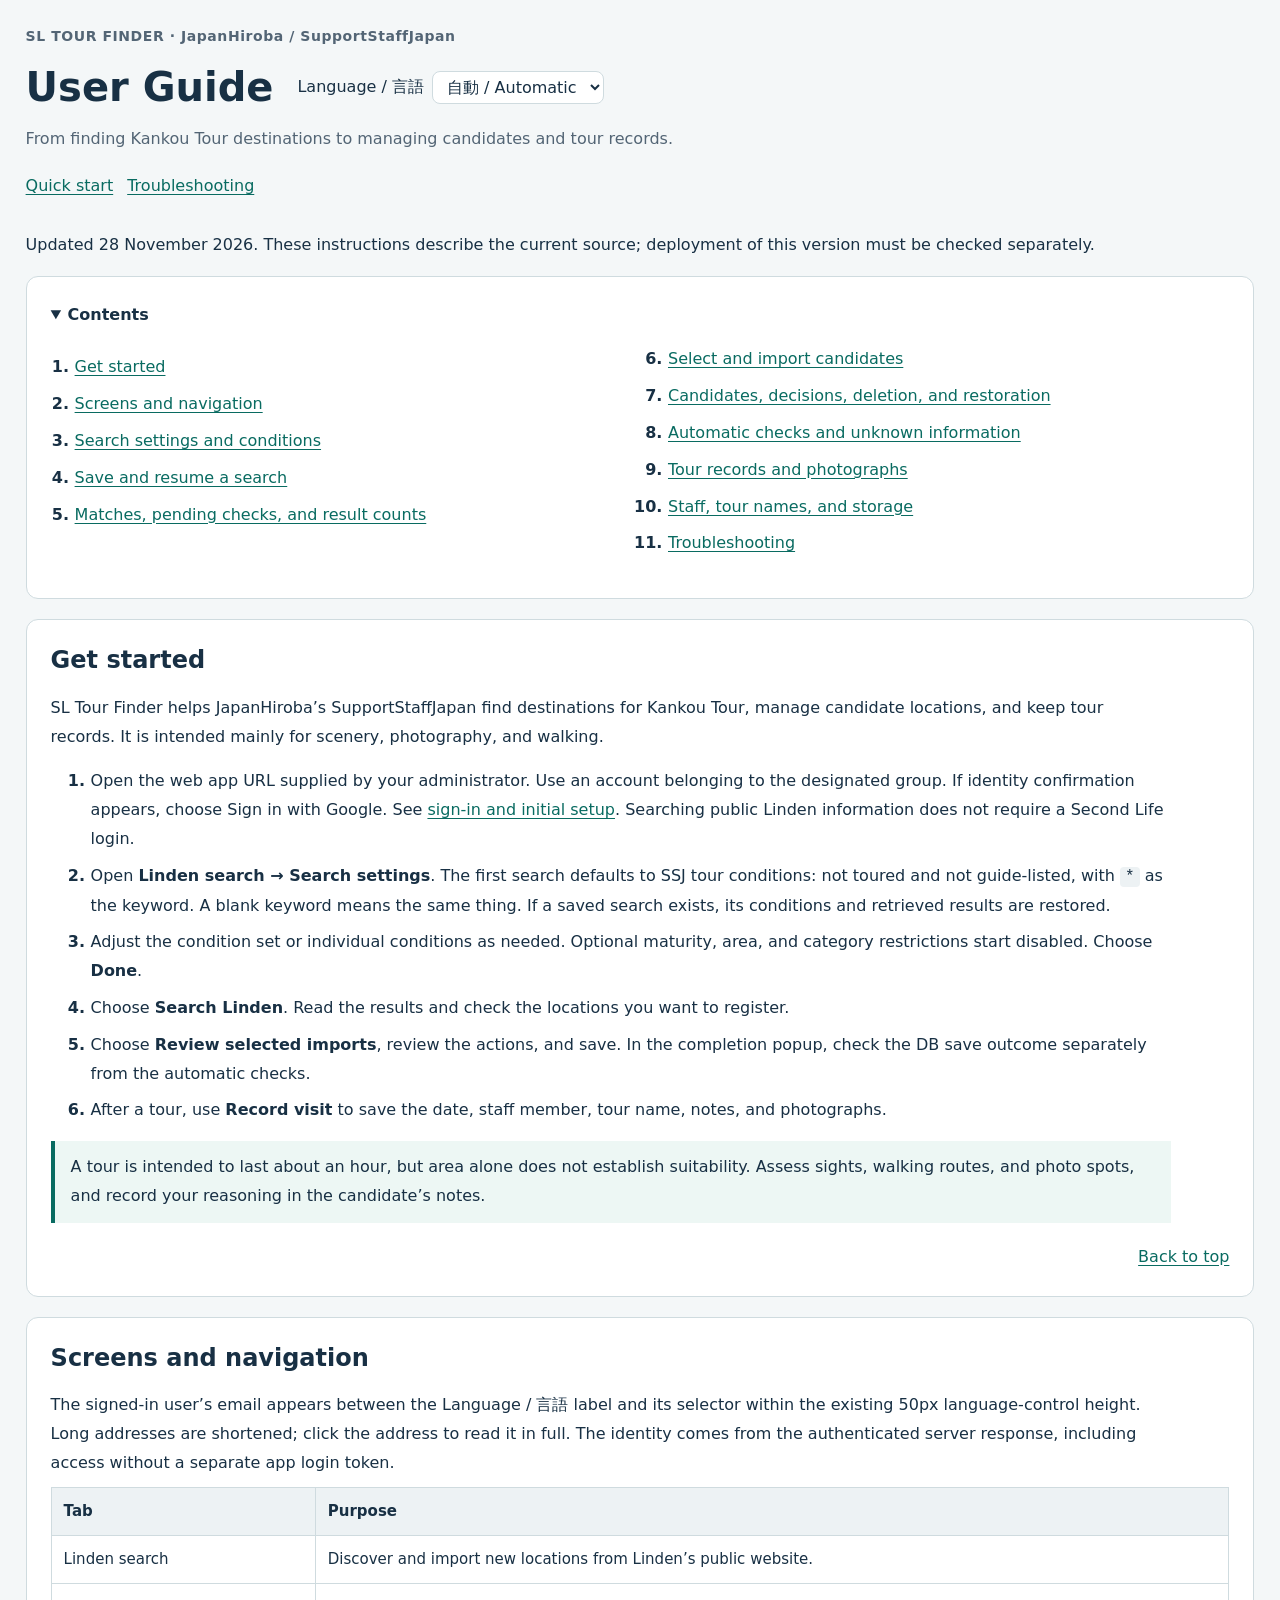
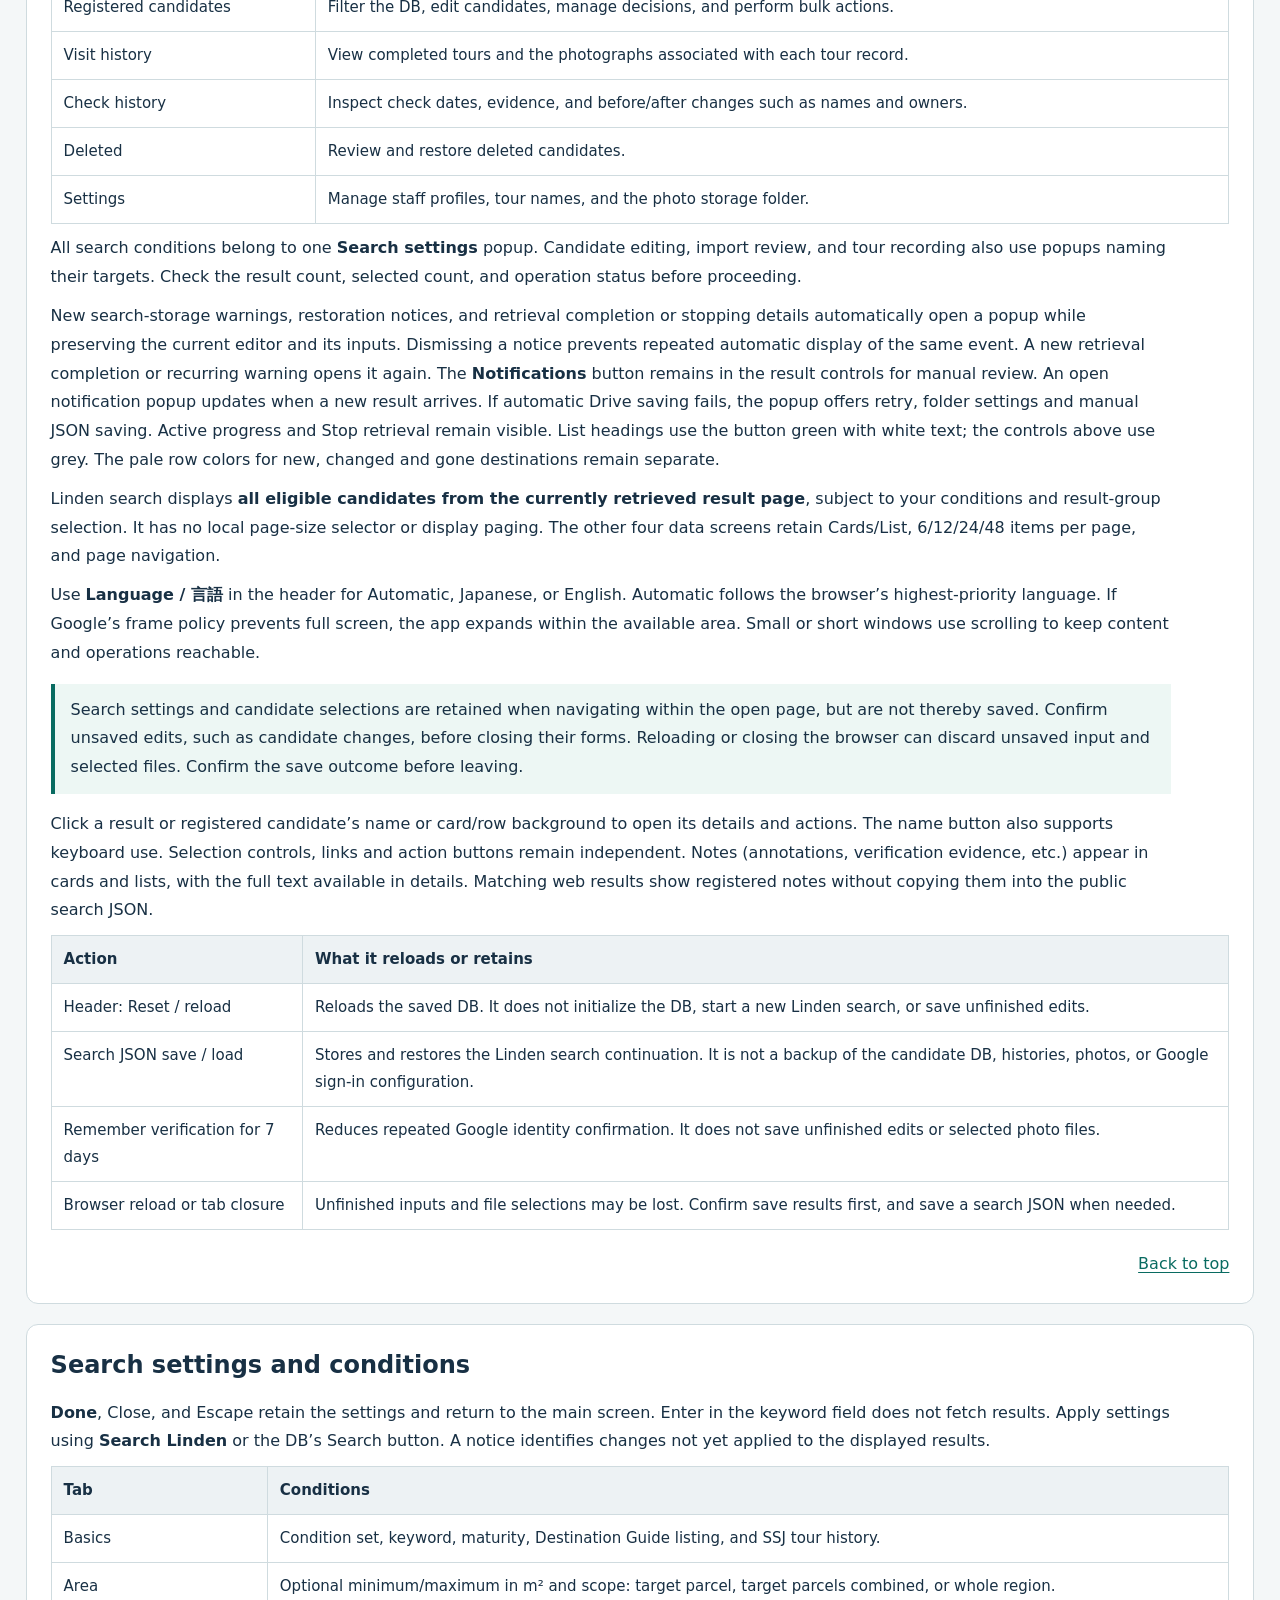
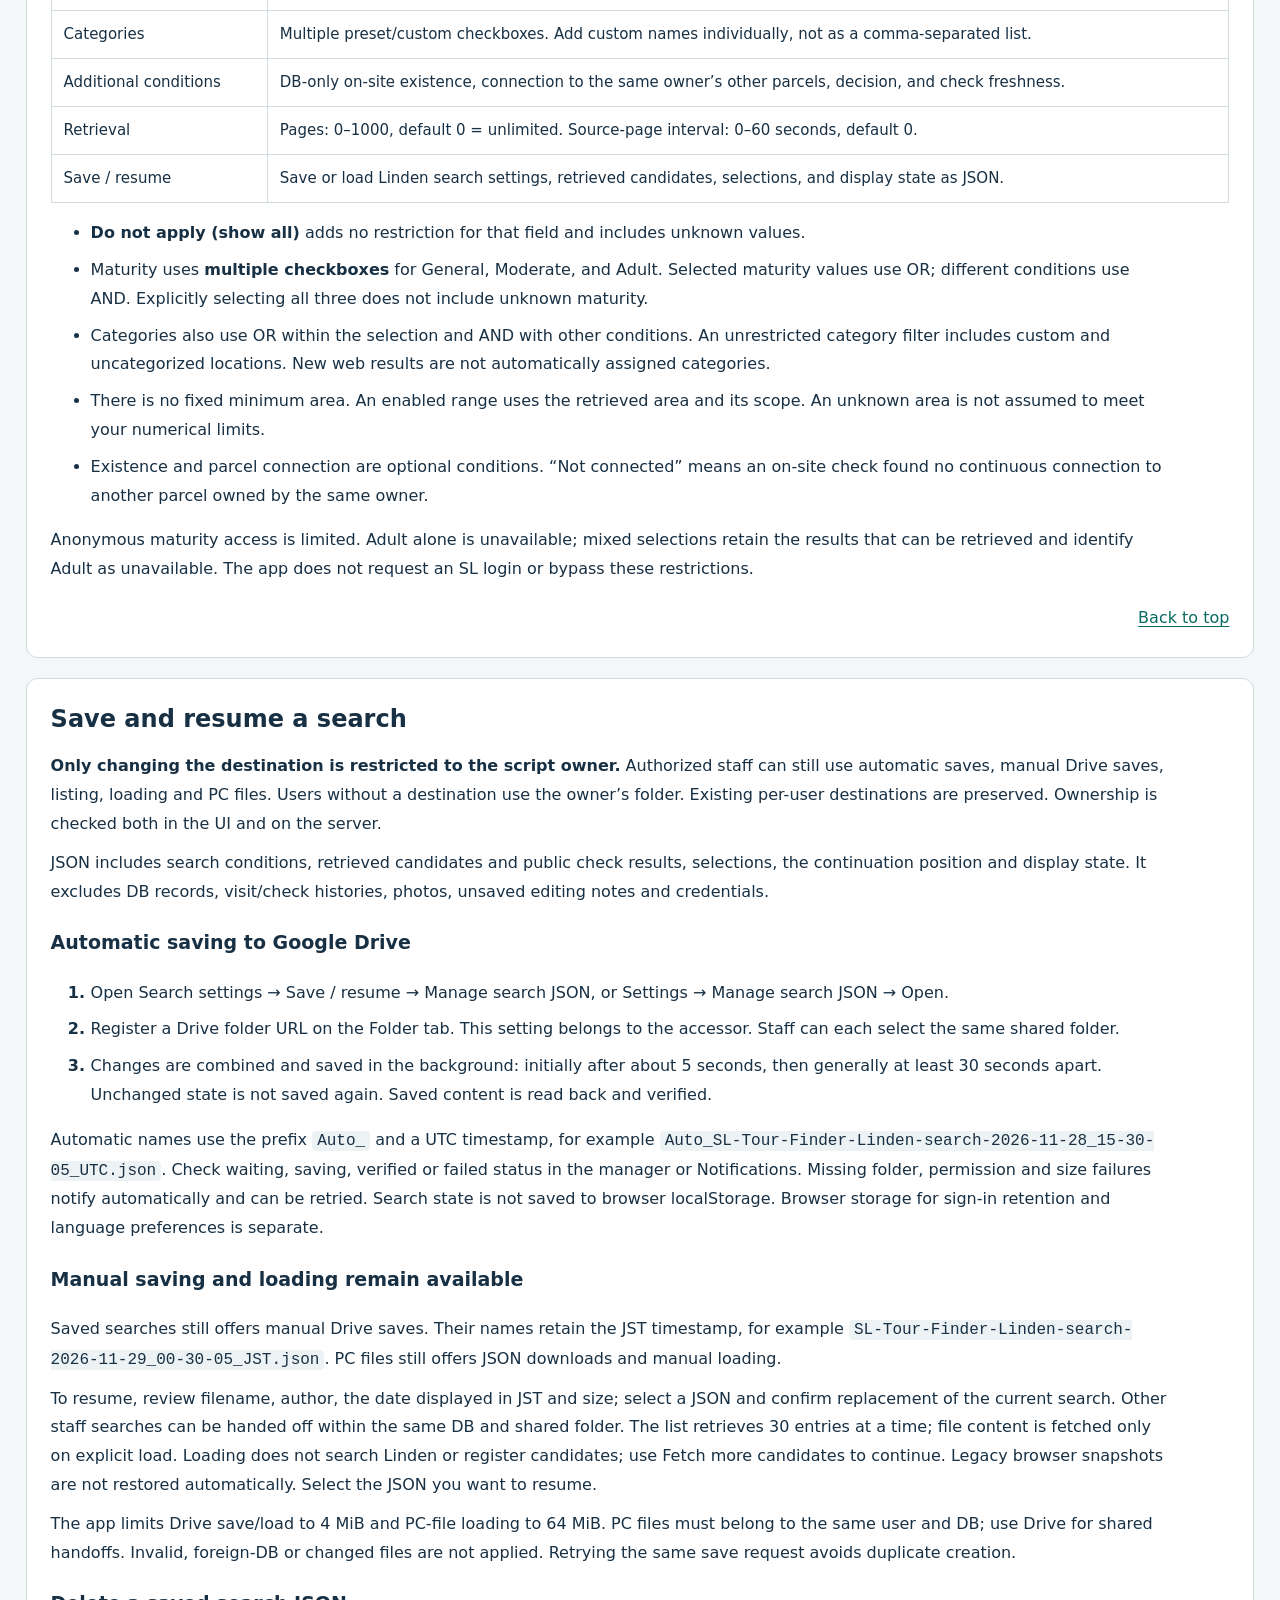
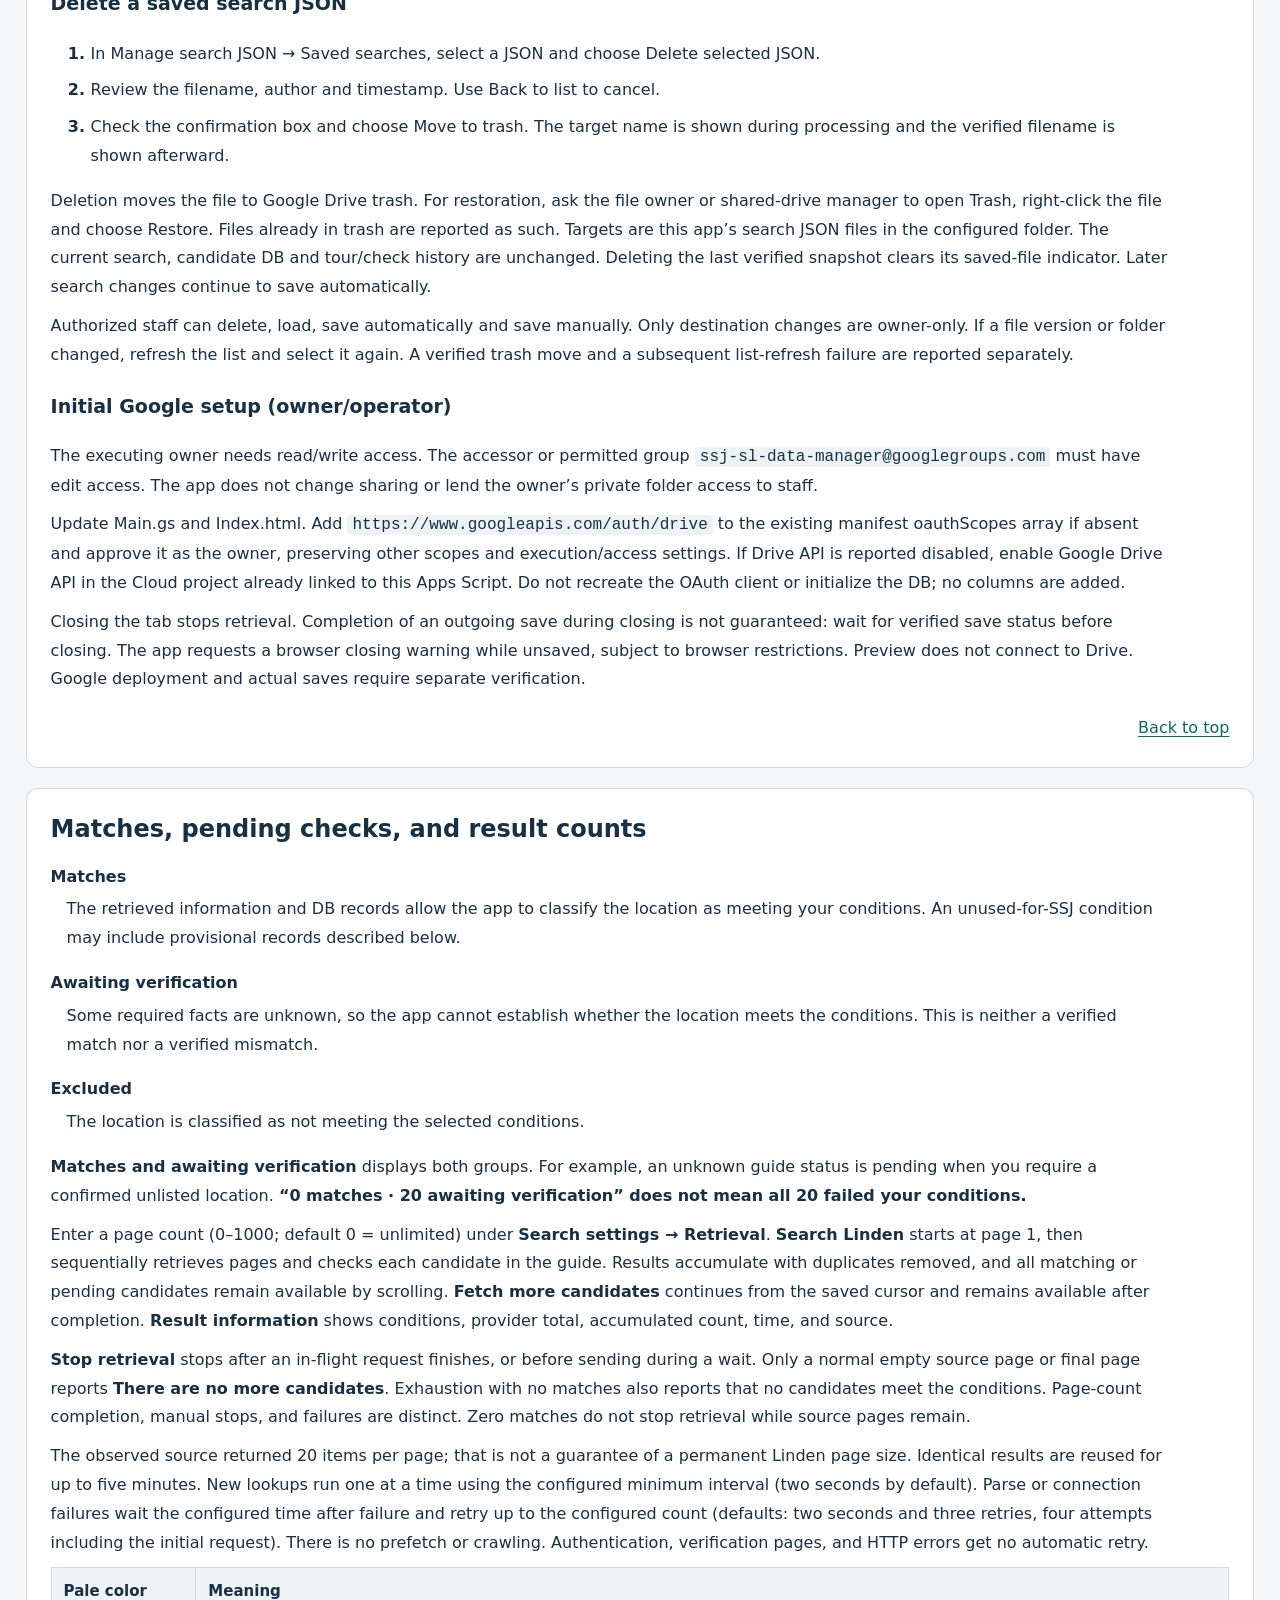
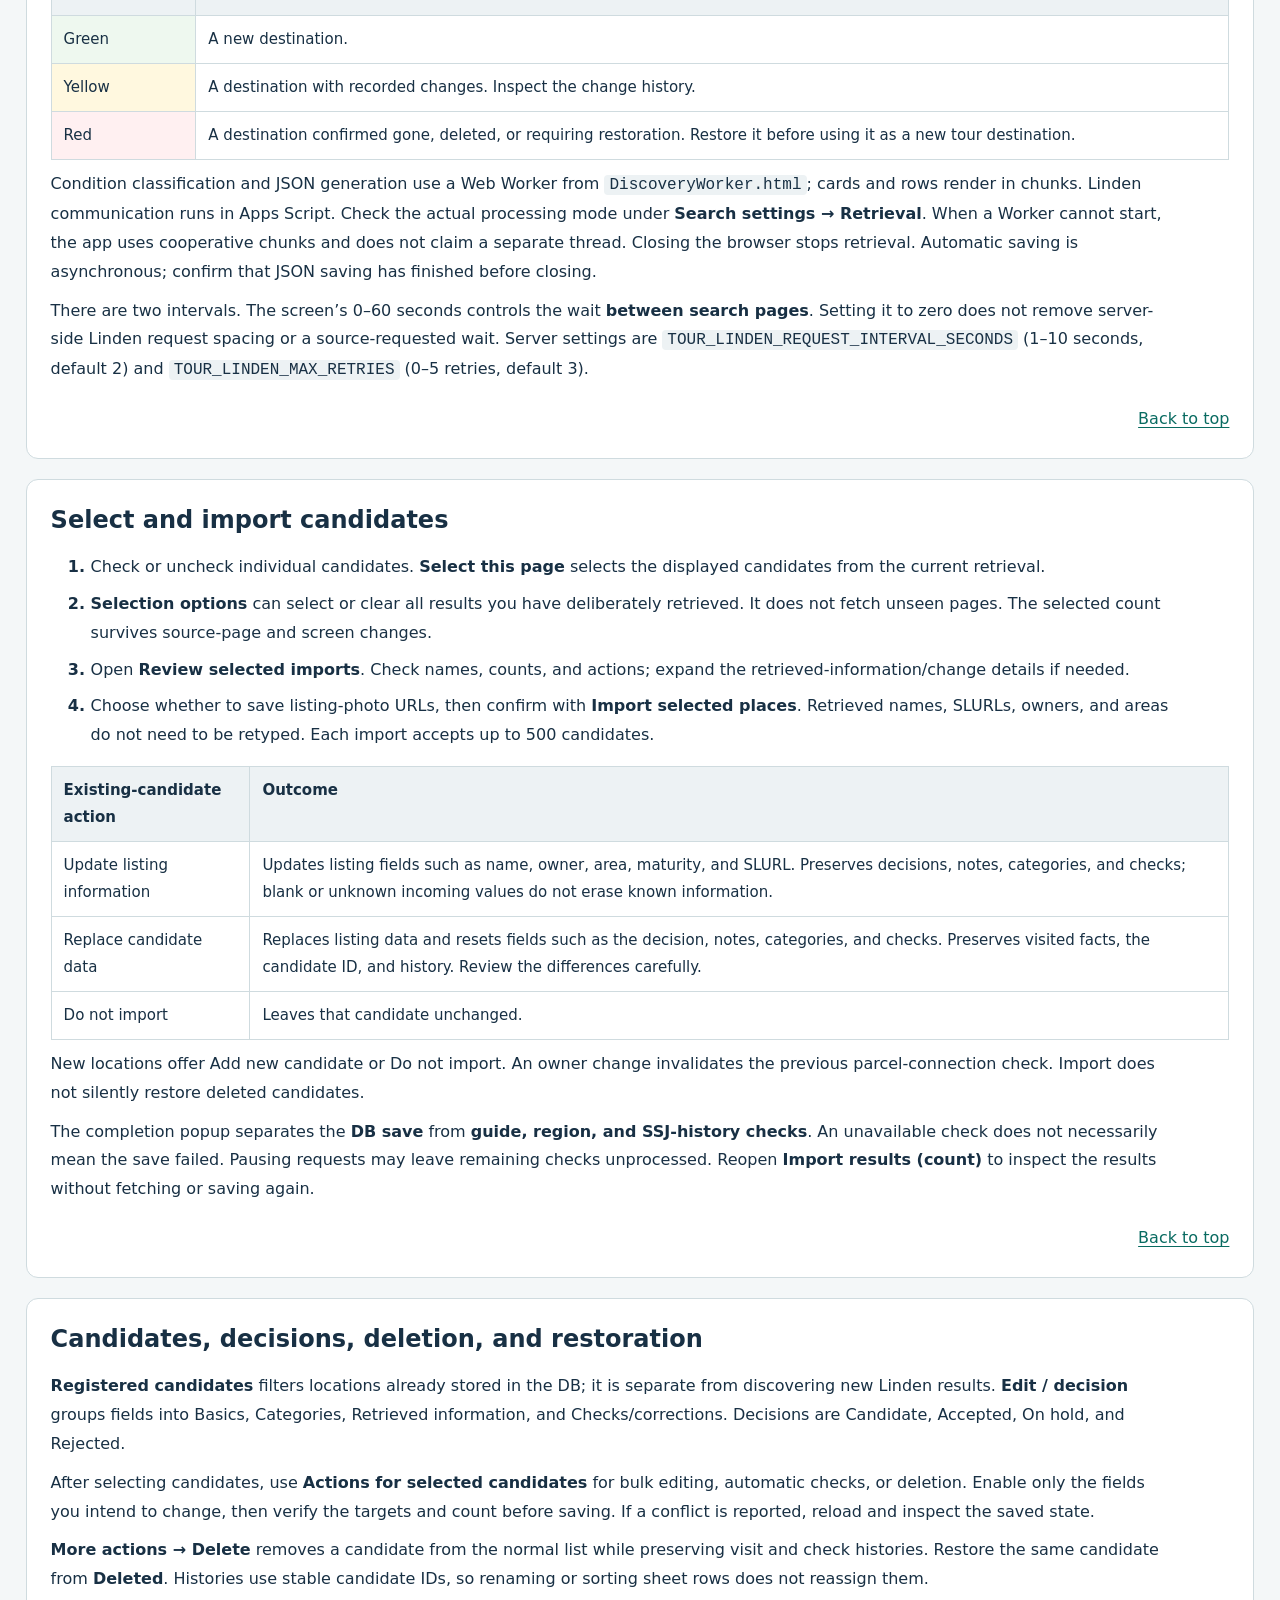
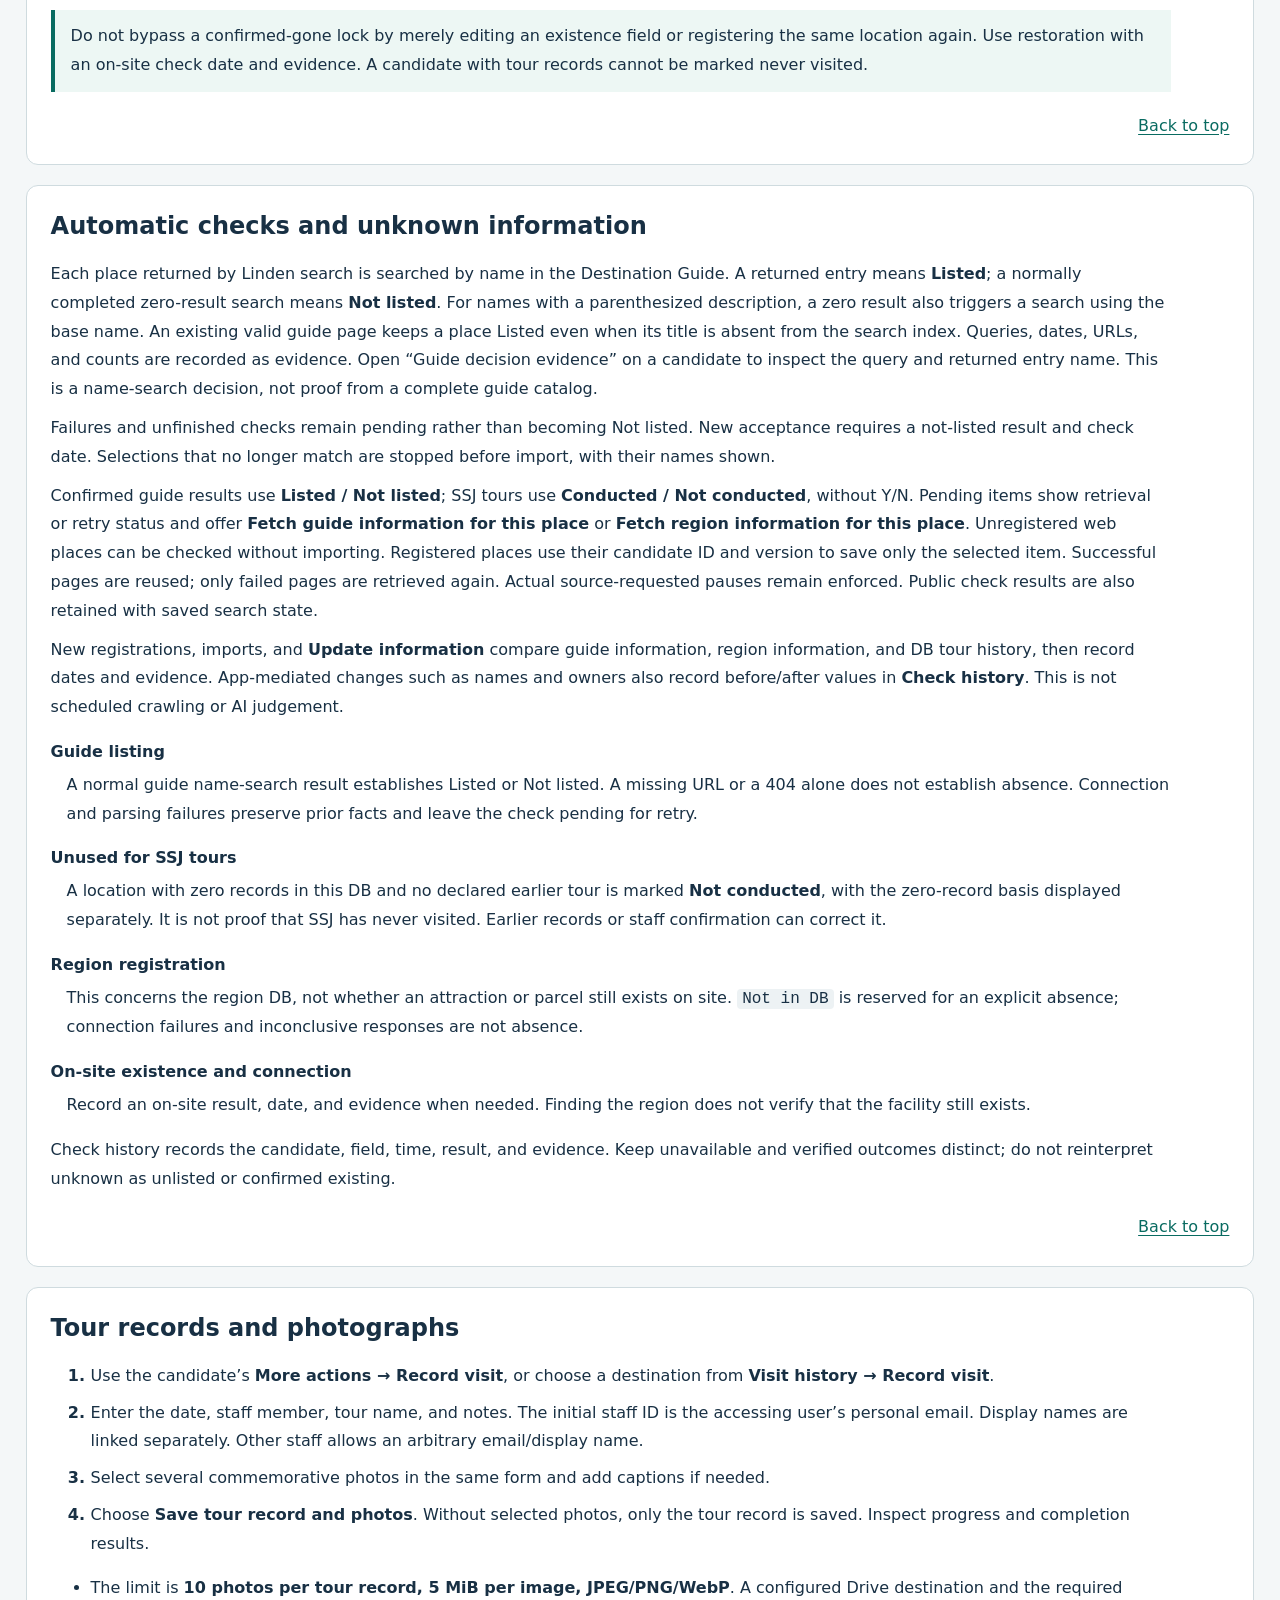
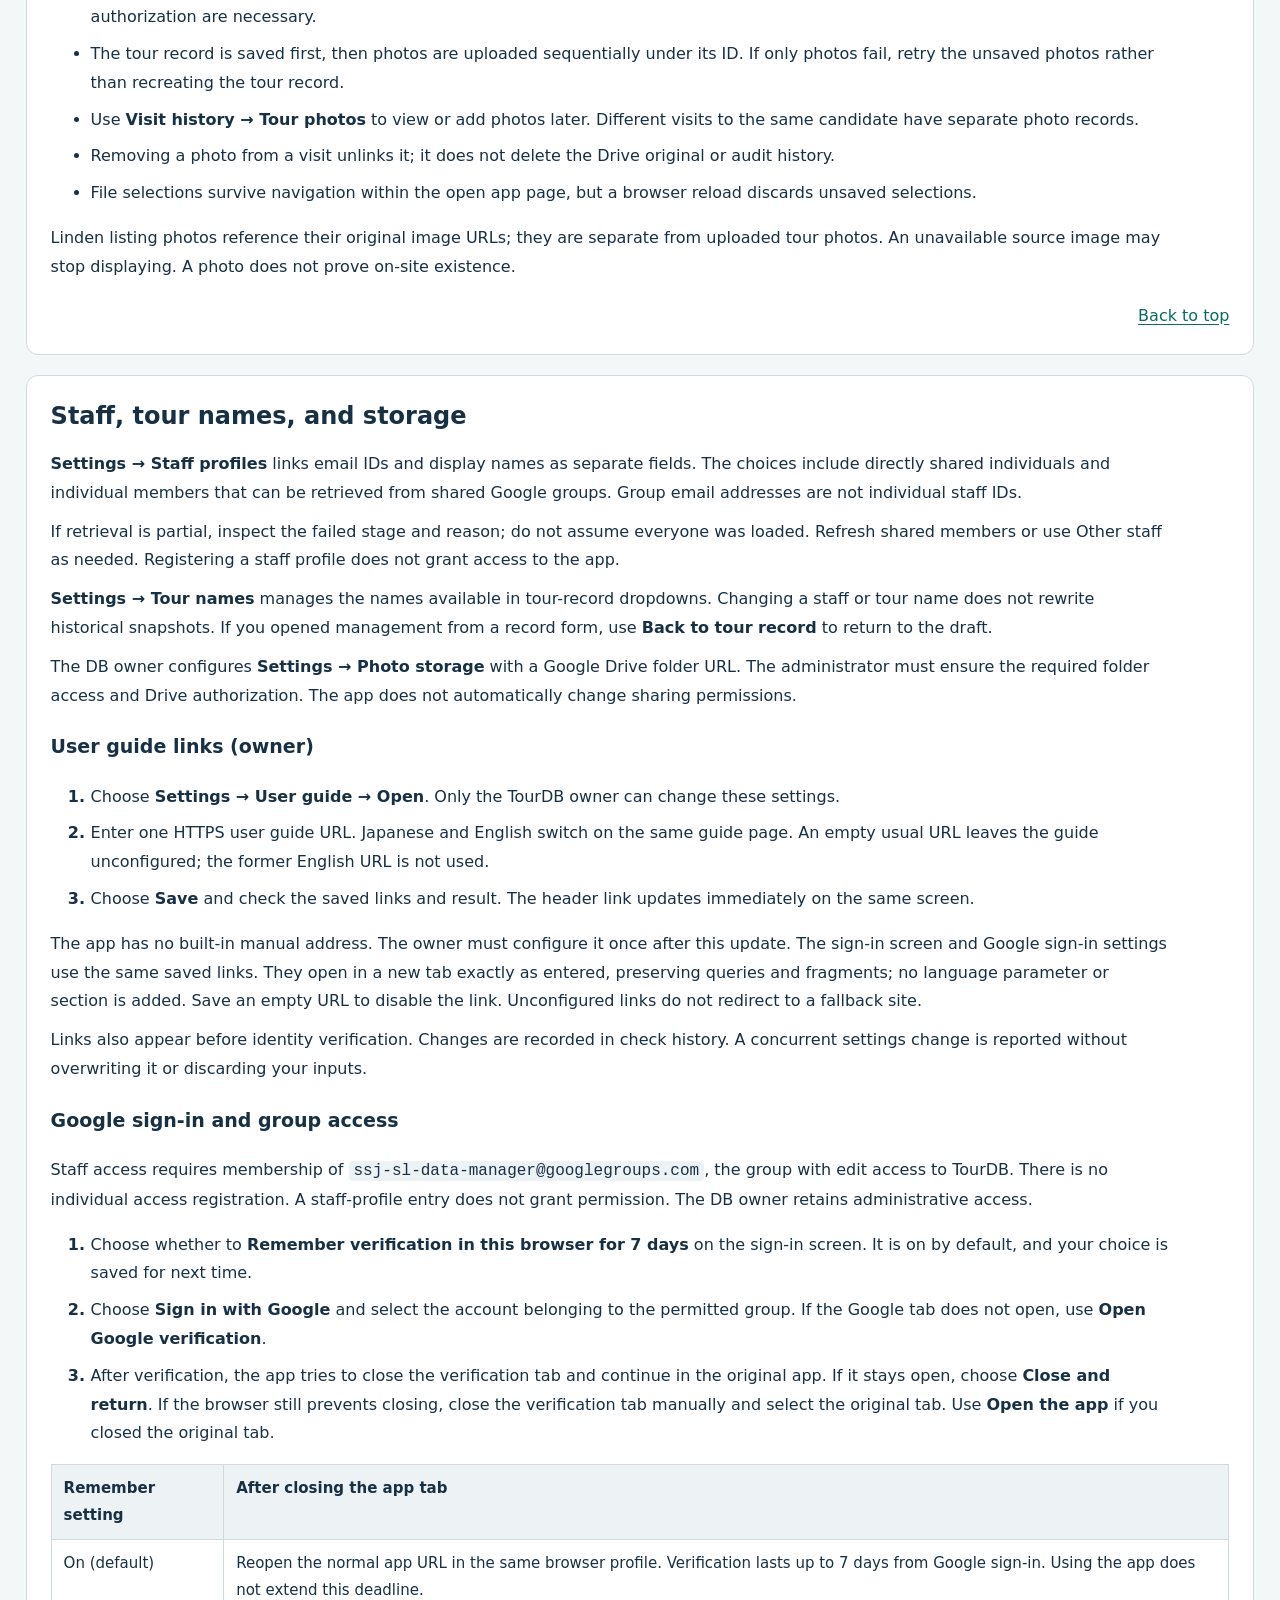
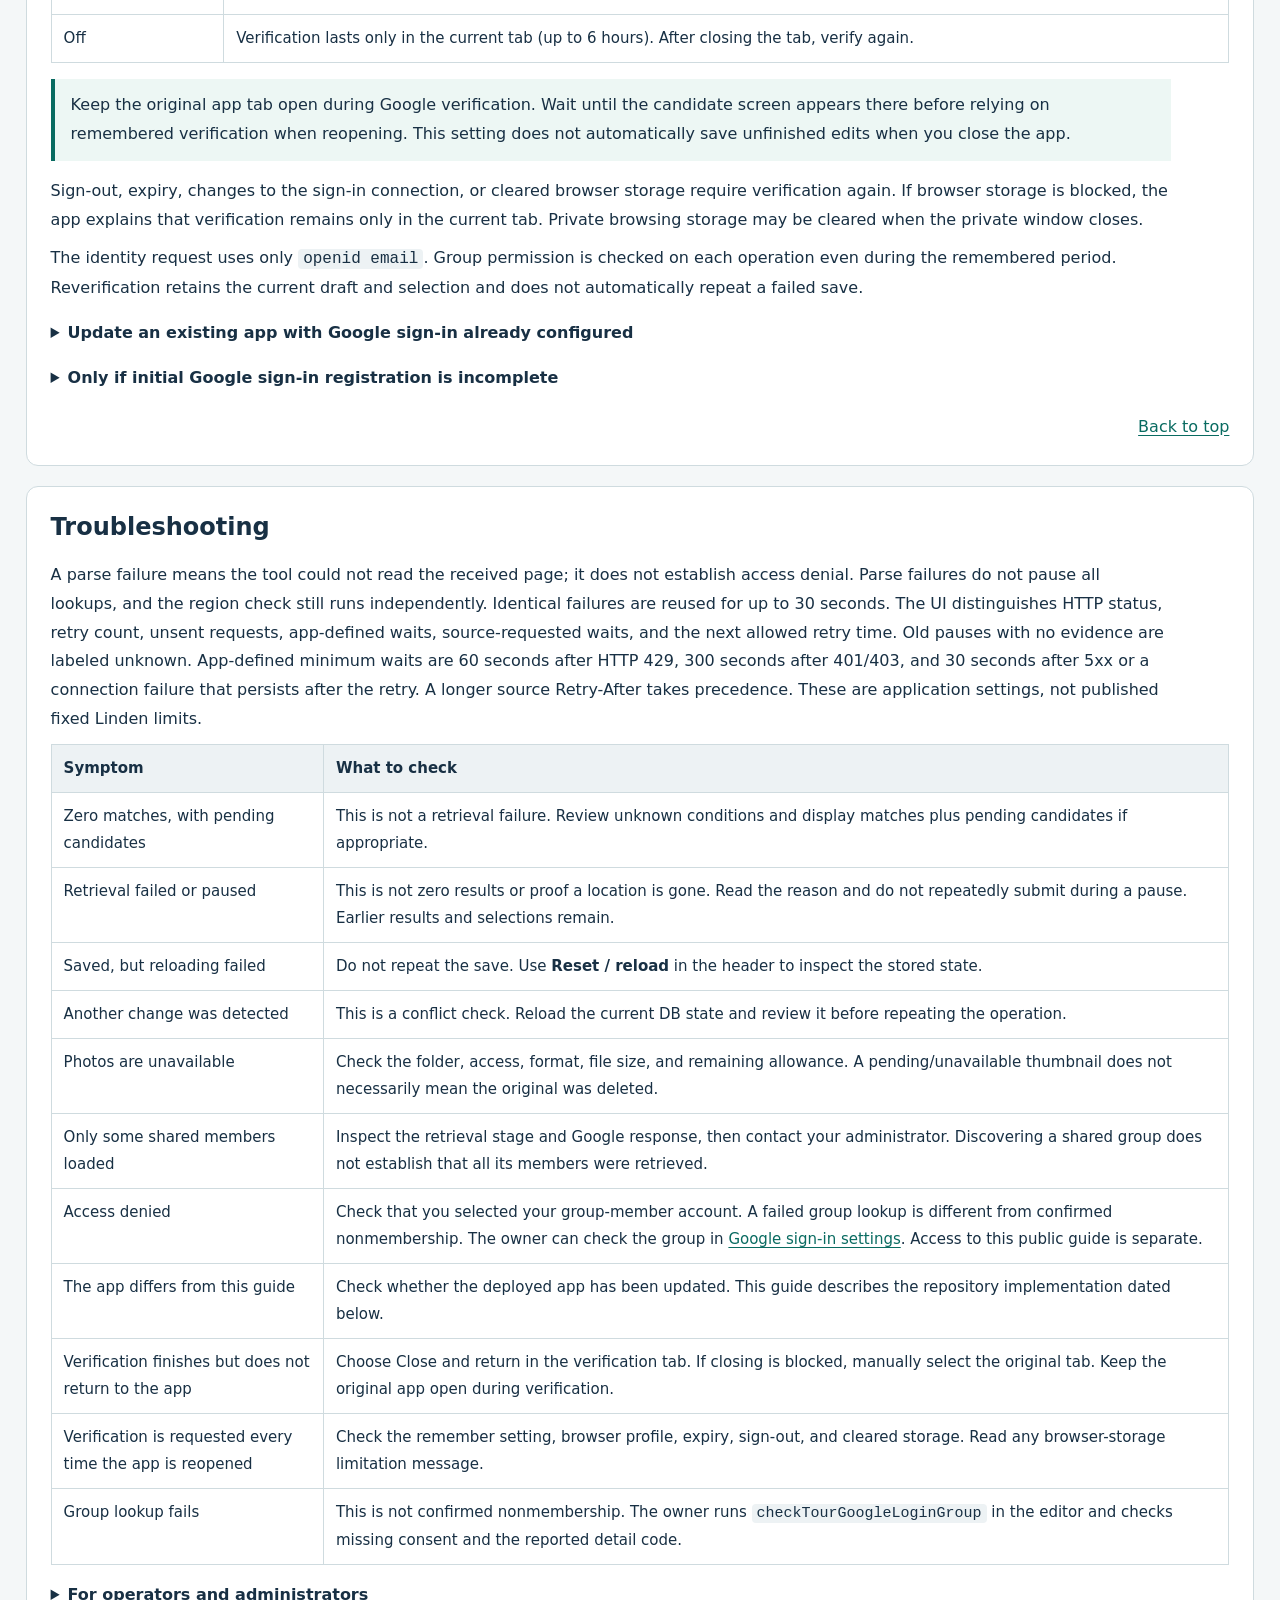
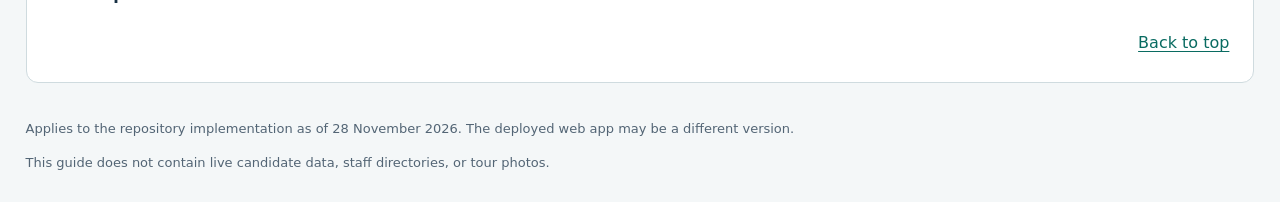
==== commit f68a19cc: "Document signed-in user display in the language control" ====
--- a/docs/index.html
+++ b/docs/index.html
@@ -12,18 +12,18 @@
 <div class="guide-toolbar"><label for="guide-language">Language / 言語</label><select id="guide-language"><option value="auto">自動 / Automatic</option><option value="ja">日本語</option><option value="en">English</option></select></div>
 <div id="guide-body" lang="ja"><a class="skip" href="#content">本文へ移動</a><header><div class="brand">SL TOUR FINDER · JapanHiroba / SupportStaffJapan</div><div class="guide-heading"><h1>取扱説明書</h1></div><p class="subtitle">「Kankou Tour」の行き先検索から、候補選定・ツアーの実施記録まで。</p><nav aria-label="説明書の案内"><a href="#start">最初の操作</a><a href="#trouble">困ったとき</a></nav></header>
 <main id="content"><p class="muted">更新日：2026年11月28日。現行ソースの操作説明です。公開中のアプリへ反映済みかは別途確認してください。</p><details class="toc" open><summary>目次</summary><ol><li><a href="#start">まず使ってみる</a></li><li><a href="#navigation">画面と基本操作</a></li><li><a href="#search">検索設定と条件の組み合わせ</a></li><li><a href="#resume">検索の続きを保存・再開</a></li><li><a href="#results">一致・確認待ち・取得件数の読み方</a></li><li><a href="#import">候補を選んで取り込む</a></li><li><a href="#candidates">登録済み候補・採否・削除と復元</a></li><li><a href="#checks">自動確認と「未確認」の扱い</a></li><li><a href="#tours">ツアー実施記録と記念写真</a></li><li><a href="#settings">担当者・ツアー名・保存先</a></li><li><a href="#trouble">困ったとき</a></li></ol></details><section id="start" aria-labelledby="h-start"><h2 id="h-start">まず使ってみる</h2><p>SL Tour Finderは、JapanHirobaのSupportStaffJapanが行う「Kankou Tour」の行き先を探し、候補の選定と実施記録を管理するWebアプリです。主な用途は景観・撮影・散策です。</p><ol><li>運用担当者から案内されたWebアプリURLを開きます。利用には指定グループへの所属が必要です。本人確認画面が出た場合は「Googleでログイン」で所属アカウントを選びます。<a href="#google-login">ログインと初回設定</a>を参照してください。Lindenの公開情報を探すためにSecond Lifeへログインする必要はありません。</li><li>「Linden検索」→「検索設定」を開きます。初回はSSJツアー向け（未実施・公式未掲載）、検索語は <code>*</code> です。空欄も同じ扱いです。前回の検索は「検索JSONの管理」で読み込みます。</li><li>必要なら条件セットや個別条件を変更します。成熟カテゴリ・面積・カテゴリー等の追加条件は未適用から始まります。「完了」で戻ります。</li><li>「Lindenで検索」を押します。候補を読み、登録したい場所にチェックします。</li><li>「選択した候補の取り込みを確認」で処理方法を確認して保存します。完了後の「取り込み結果」で、DB保存と照合結果を別々に確認します。</li><li>ツアーを行ったら「実施を記録」で日付・担当者・ツアー名・メモ・記念写真を保存します。</li></ol><aside>ツアーの目安は約1時間ですが、面積だけで適性を確定しません。見どころ・散策ルート・撮影スポットを見て判断し、候補のメモに残してください。</aside><a class="back" href="#top">先頭へ戻る</a></section>
-<section id="navigation" aria-labelledby="h-navigation"><h2 id="h-navigation">画面と基本操作</h2><div class="table-wrap"><table><thead><tr><th>タブ</th><th>用途</th></tr></thead><tbody><tr><td>Linden検索</td><td>Lindenの公開Webから新しい候補を探して取り込む。</td></tr><tr><td>登録済み候補</td><td>DB内の候補を絞り込み、編集・採否変更・一括操作を行う。</td></tr><tr><td>実施履歴</td><td>ツアーの実施記録と、その回に関連付けた記念写真を見る。</td></tr><tr><td>確認履歴</td><td>確認日時・根拠・名称や所有者等の変更前後を確認する。</td></tr><tr><td>削除済み</td><td>削除した候補を確認して復元する。</td></tr><tr><td>設定</td><td>担当者・ツアー名・記念写真の保存先・検索JSONを管理する。所有者は取説URLとGoogleログインも設定する。</td></tr></tbody></table></div><p>検索条件は1つの「検索設定」ポップアップで編集します。候補編集、取り込み確認、実施記録等も対象名が表示されたポップアップで行います。メイン画面の件数・選択数・状態表示を確認してから操作してください。</p><p>検索の保存・復元の警告、復元通知、Lindenの取得終了・停止は、新しい通知が発生すると自動でポップアップ表示します。編集中の画面・入力は保持します。同じ通知は閉じた後に繰り返し表示せず、新しい取得完了や再発した警告は再び自動表示します。結果操作欄の<strong>「通知」</strong>ボタンも残し、閉じた後も再確認できます。開いている通知には新しい結果を反映します。保存できない場合はポップアップから検索JSONを保存できます。取得中の進捗と停止操作は引き続き表示します。一覧の列見出しはボタンと同じグリーンに白文字、その上の操作エリアはグレーです。候補の新規・変更・消滅を表す淡い行色は別に維持します。</p><p>Linden検索は、今回の取得分のうち条件と表示グループに該当する候補を<strong>全件表示</strong>します。表示件数指定や表示用のページ送りはありません。ほかの4つのデータ画面では、カード／一覧、6・12・24・48件表示、ページ送りを利用できます。</p><p>上部の「Language / 言語」は自動／日本語／Englishを切り替えます。自動はブラウザーの最優先言語に従います。「全画面」がGoogleのフレーム制限で使えない場合は、表示可能な領域内で拡張します。狭い・低い画面では全体スクロールで操作と全文に到達できます。</p><aside>検索設定の指定や候補の選択は画面内の移動でも保持しますが、保存したことにはなりません。候補編集などの未保存入力は、閉じる前に保存結果を確認してください。ブラウザー自体の再読み込み・終了では未保存入力や選択ファイルを失うことがあります。保存結果を確認してから閉じてください。</aside><p>検索結果・登録済み候補のカードや一覧行の名前・余白をクリックすると、対象の「詳細・操作」が開きます。名前はキーボードでも操作できます。チェック、リンク、操作ボタンは独立して動きます。「メモ(注記・確認根拠など)」はカードと一覧に表示し、詳細では全文を読めます。登録済み候補と同じWeb結果にもメモを表示しますが、公開検索JSONには保存しません。</p><div class="table-wrap"><table><thead><tr><th>操作</th><th>読み直す・保持する内容</th></tr></thead><tbody><tr><td>上部の「リセット読み込み」</td><td>保存済みDBを読み直します。DB初期化やLindenの再検索ではありません。未保存の編集をDBへ保存する操作でもありません。</td></tr><tr><td>検索JSONの保存・読み込み</td><td>Linden検索の続きだけを保存・復元します。候補DB・履歴・写真・Googleログイン設定のバックアップではありません。</td></tr><tr><td>本人確認の7日間保持</td><td>Googleでの再確認を省く設定です。未保存の編集や選択写真を保存する機能ではありません。</td></tr><tr><td>ブラウザーの再読み込み・タブ終了</td><td>未保存入力・選択ファイルは失われる場合があります。保存結果を確認し、Linden検索の続きは必要に応じてJSONにも保存してください。</td></tr></tbody></table></div><a class="back" href="#top">先頭へ戻る</a></section>
+<section id="navigation" aria-labelledby="h-navigation"><h2 id="h-navigation">画面と基本操作</h2><div class="table-wrap"><table><thead><tr><th>タブ</th><th>用途</th></tr></thead><tbody><tr><td>Linden検索</td><td>Lindenの公開Webから新しい候補を探して取り込む。</td></tr><tr><td>登録済み候補</td><td>DB内の候補を絞り込み、編集・採否変更・一括操作を行う。</td></tr><tr><td>実施履歴</td><td>ツアーの実施記録と、その回に関連付けた記念写真を見る。</td></tr><tr><td>確認履歴</td><td>確認日時・根拠・名称や所有者等の変更前後を確認する。</td></tr><tr><td>削除済み</td><td>削除した候補を確認して復元する。</td></tr><tr><td>設定</td><td>担当者・ツアー名・記念写真の保存先・検索JSONを管理する。所有者は取説URLとGoogleログインも設定する。</td></tr></tbody></table></div><p>検索条件は1つの「検索設定」ポップアップで編集します。候補編集、取り込み確認、実施記録等も対象名が表示されたポップアップで行います。メイン画面の件数・選択数・状態表示を確認してから操作してください。</p><p>検索の保存・復元の警告、復元通知、Lindenの取得終了・停止は、新しい通知が発生すると自動でポップアップ表示します。編集中の画面・入力は保持します。同じ通知は閉じた後に繰り返し表示せず、新しい取得完了や再発した警告は再び自動表示します。結果操作欄の<strong>「通知」</strong>ボタンも残し、閉じた後も再確認できます。開いている通知には新しい結果を反映します。保存できない場合はポップアップから検索JSONを保存できます。取得中の進捗と停止操作は引き続き表示します。一覧の列見出しはボタンと同じグリーンに白文字、その上の操作エリアはグレーです。候補の新規・変更・消滅を表す淡い行色は別に維持します。</p><p>Linden検索は、今回の取得分のうち条件と表示グループに該当する候補を<strong>全件表示</strong>します。表示件数指定や表示用のページ送りはありません。ほかの4つのデータ画面では、カード／一覧、6・12・24・48件表示、ページ送りを利用できます。</p><p>上部の「Language / 言語」は自動／日本語／Englishを切り替えます。ラベルと選択欄の間にログイン中の利用者のメールアドレスを表示します。言語欄は高さ50px内に収めます。長いアドレスは省略表示し、クリックすると全文を確認できます。自動はブラウザーの最優先言語に従います。「全画面」がGoogleのフレーム制限で使えない場合は、表示可能な領域内で拡張します。狭い・低い画面では全体スクロールで操作と全文に到達できます。</p><aside>検索設定の指定や候補の選択は画面内の移動でも保持しますが、保存したことにはなりません。候補編集などの未保存入力は、閉じる前に保存結果を確認してください。ブラウザー自体の再読み込み・終了では未保存入力や選択ファイルを失うことがあります。保存結果を確認してから閉じてください。</aside><p>検索結果・登録済み候補のカードや一覧行の名前・余白をクリックすると、対象の「詳細・操作」が開きます。名前はキーボードでも操作できます。チェック、リンク、操作ボタンは独立して動きます。「メモ(注記・確認根拠など)」はカードと一覧に表示し、詳細では全文を読めます。登録済み候補と同じWeb結果にもメモを表示しますが、公開検索JSONには保存しません。</p><div class="table-wrap"><table><thead><tr><th>操作</th><th>読み直す・保持する内容</th></tr></thead><tbody><tr><td>上部の「リセット読み込み」</td><td>保存済みDBを読み直します。DB初期化やLindenの再検索ではありません。未保存の編集をDBへ保存する操作でもありません。</td></tr><tr><td>検索JSONの保存・読み込み</td><td>Linden検索の続きだけを保存・復元します。候補DB・履歴・写真・Googleログイン設定のバックアップではありません。</td></tr><tr><td>本人確認の7日間保持</td><td>Googleでの再確認を省く設定です。未保存の編集や選択写真を保存する機能ではありません。</td></tr><tr><td>ブラウザーの再読み込み・タブ終了</td><td>未保存入力・選択ファイルは失われる場合があります。保存結果を確認し、Linden検索の続きは必要に応じてJSONにも保存してください。</td></tr></tbody></table></div><a class="back" href="#top">先頭へ戻る</a></section>
 <section id="search" aria-labelledby="h-search"><h2 id="h-search">検索設定と条件の組み合わせ</h2><p>「完了」・閉じる・Escapeは指定を保持して戻るだけです。検索語のEnterでも取得しません。メイン画面の<strong>「Lindenで検索」</strong>またはDBの検索ボタンで条件を反映します。未反映の変更がある場合は、その旨を表示します。</p><div class="table-wrap"><table><thead><tr><th>タブ</th><th>設定する内容</th></tr></thead><tbody><tr><td>基本</td><td>条件セット、検索語、成熟カテゴリ、行き先ガイド掲載、SSJ実施状況。</td></tr><tr><td>面積</td><td>範囲指定、下限・上限の㎡、対象パーセル／対象パーセル合計／リージョン全体。</td></tr><tr><td>カテゴリー</td><td>プリセットと独自カテゴリーの複数チェック。独自名は1件ずつ追加し、カンマ区切りにしない。</td></tr><tr><td>追加条件</td><td>登録済みDBの現地存続、同所有者区画との接続、採否、確認日の新しさ。</td></tr><tr><td>取得</td><td>ページ数（0〜1000、既定0＝無制限）。検索ページの取得間隔は初期値0秒、0〜60秒で変更。</td></tr><tr><td>保存・再開</td><td>Linden検索の設定・取得済み候補・選択・表示状態をJSONで保存・読み込み。</td></tr></tbody></table></div><ul><li>追加条件の「適用しない（全て出る）」は、その項目では制限しないという意味です。未確認も含みます。</li><li>成熟カテゴリはGeneral／Moderate／Adultの<strong>複数チェック</strong>です。選択同士はOR、ほかの条件とはANDです。3つを明示指定した場合は成熟カテゴリ未確認の場所を含みません。</li><li>カテゴリーも複数選択内はOR、ほかの条件とはANDです。未適用なら独自カテゴリー・未分類も含みます。新しいWeb候補のカテゴリーは自動推定しません。</li><li>面積に固定の最低値はありません。範囲を指定した場合は取得した面積と対象範囲を使います。面積未確認は指定値に合うと見なしません。</li><li>現地存続・区画接続は既定の必須条件ではありません。「接続なし」は同じ所有者の別区画と地続きではないという確認です。</li></ul><p>公開取得できる成熟カテゴリには制限があります。Adultだけの指定は取得不可、ほかとの併用では取得できる結果を残してAdult取得不能を案内します。SLアカウントのログインや制限回避は行いません。</p><a class="back" href="#top">先頭へ戻る</a></section>
-<section id="resume" aria-labelledby="h-resume"><h2 id="h-resume">検索の続きを保存・再開</h2><p><strong>所有者限定なのは保存先の変更だけです。</strong>自動保存・Driveへの手動保存・一覧・読み込み・PCファイル操作は、許可されたスタッフが引き続き利用できます。未設定の利用者は所有者の保存先を使用します。既存の個人別保存先は変更・削除しません。保存先の変更は画面とサーバーの両方で所有者を確認します。</p><p>検索条件・取得済み候補と公開照会結果・候補の選択・取得を再開する位置・表示状態をJSONで保存します。DB本体・実施／確認履歴・写真・未保存の編集メモ・認証情報は含みません。</p><h3>Google Driveへの自動保存</h3><ol><li>「検索設定 → 保存・再開 → 検索JSONの管理」、または「設定 → 検索JSONの管理 → 開く」を選びます。</li><li>所有者が「保存先」でGoogle DriveのフォルダーURLを登録します。所有者以外は現在のURLを閲覧・コピーできますが、入力欄は読み取り専用、変更ボタンはグレー表示です。</li><li>検索の変更はバックグラウンドでまとめて保存します。最初は約5秒後、以後は原則30秒以上の間隔を空けます。変わっていない状態は保存しません。保存後は内容を読み直して確認します。</li></ol><p>自動保存名は <code>Auto_SL-Tour-Finder-Linden-search-2026-11-28_15-30-05_UTC.json</code> のように、接頭辞 <code>Auto_</code> とUTCの年月日時刻付きです。管理画面と「通知」の保存状態で、待機中・保存中・確認済み・失敗を確認できます。保存先未設定・権限不足・容量超過などは自動通知し、再試行できます。検索状態をブラウザーのlocalStorageへは保存しません。ログイン保持と言語設定のブラウザー保存は別です。</p><h3>手動保存・読み込みも使えます</h3><p>「保存済み」で現在の検索をDriveへ手動保存できます。手動保存名は従来どおり <code>SL-Tour-Finder-Linden-search-2026-11-29_00-30-05_JST.json</code> です。「PCファイル」ではJSONのダウンロードと手動読み込みも使えます。</p><p>再開するときは、一覧で名前・保存者・JST表示の日時・サイズを確認してJSONを選び、現在の検索を置き換える確認にチェックして読み込みます。同じDBの共有フォルダーでは他スタッフの検索も引き継げます。一覧は30件ずつ取得し、本文は明示的な読み込み時に取得します。読み込みだけでLindenへ再検索・DB登録は行わず、続きは「追加取得」で開始します。以前のブラウザー保存を自動復元しません。必要なJSONを選んで再開してください。</p><p>Drive保存・読込上限はアプリ側で4 MiB、PCファイル読込は64 MiBです。PCファイルは同じ利用者・DBのものを読み込みます。共同引き継ぎはDriveの一覧を使います。不正な形式・別DB・変更済みファイルは現在の検索へ適用しません。同じ保存要求の再試行は重複作成を防ぎます。</p><h3>保存済み検索JSONを削除する</h3><ol><li>「検索JSONの管理 → 保存済み」で削除するJSONを選び、「選択したJSONを削除」を押します。</li><li>表示されたファイル名・保存者・保存日時を確認します。中止するときは「一覧へ戻る」を押します。</li><li>確認チェックを付けて「ゴミ箱へ移動」を押します。処理中は対象名を表示し、完了後に移動を確認したファイル名を表示します。</li></ol><p>削除はGoogle Driveのゴミ箱への移動です。復元が必要なときはファイルの所有者または共有ドライブの管理者へ依頼します。管理者がDriveのゴミ箱で対象ファイルを右クリックして復元します。既にゴミ箱にある場合は、その状態を表示します。削除対象は設定済み保存先にある本アプリの検索JSONです。現在の検索・候補DB・実施／確認履歴は変更しません。最後に保存したJSONを削除した場合は、そのファイルの保存済み表示を解除します。以後の検索変更は引き続き自動保存します。</p><p>削除・読み込み・自動保存・手動保存は、許可されたスタッフが利用できます。所有者限定は保存先の変更だけです。ファイルの版や保存先が変わっている場合は、一覧を更新して選び直してください。ゴミ箱移動を確認済みで一覧の再取得だけ失敗した場合は、両方を分けて表示します。</p><h3>初回のGoogle設定（所有者・運用担当者）</h3><p>実行所有者が読み書きでき、アクセス者本人または指定グループ <code>ssj-sl-data-manager@googlegroups.com</code> に編集共有されたフォルダーを使います。共有設定をアプリから変更しません。所有者の私有フォルダー権限だけでスタッフに利用させません。</p><p>この版はMain.gs・Index.htmlを更新します。既存マニフェストのoauthScopesに <code>https://www.googleapis.com/auth/drive</code> がなければ追加し、所有者が承認してください。他のスコープ・実行者・アクセス設定は維持します。Drive API無効と表示された場合だけ、既に紐付いたCloudプロジェクトでGoogle Drive APIを有効化します。OAuthクライアント再登録・DB初期化・列追加は不要です。</p><p>タブを閉じると取得は停止します。終了時の送信完了は保証できないため、保存状態が確認済みになってから閉じてください。未保存状態ではブラウザーの終了確認を要求しますが、表示はブラウザー側の制限に従います。プレビューはDriveに接続しません。Google上の反映・実保存は別途確認が必要です。</p><a class="back" href="#top">先頭へ戻る</a></section><section id="results" aria-labelledby="h-results"><h2 id="h-results">一致・確認待ち・取得件数の読み方</h2><dl><dt>一致</dt><dd>取得情報とDB記録から、指定した条件に合うと判定した候補です。SSJ未実施には後述の仮登録が含まれる場合があります。</dd><dt>確認待ち</dt><dd>未確認の項目があり、条件に合うか確定できない候補です。条件一致済みでも、条件不一致でもありません。</dd><dt>不一致</dt><dd>指定した条件に合わないと判定した候補です。</dd></dl><p>「一致と確認待ち」は両方を表示する設定です。例えば公式未掲載を指定した時、掲載有無が未確認なら確認待ちです。<strong>「一致0件・確認待ち20件」は、20件が不一致という意味ではありません。</strong></p><p>「検索設定 → 取得」で、ページ数を指定します（0〜1000、既定0＝無制限）。「Lindenで検索」で1ページ目から開始し、ページ取得と候補ごとのガイド検索を順番に行います。候補は重複を除いて累積し、スクロールして全件読めます。「追加取得」は続きから取得し、完了後も押せます。「取得情報」で条件・掲載総数・累計件数・日時・参照元を確認します。</p><p>「取得を停止」で途中停止できます。通常の空ページまたは最終ページに達した時だけ<strong>「もうこれ以上の候補はありません」</strong>と表示します。全取得後に一致0件なら条件一致する候補がないことも案内します。指定ページ数での停止、途中停止、失敗は別表示です。条件一致0件でも取得元に続きがあれば継続します。</p><p>確認できた取得元は1ページ20件でした。検索ページの取得間隔は「検索設定 → 取得」で0〜60秒、初期値0秒です。掲載判定は5件ずつまとめて送り、候補ごとのブラウザー側の待機を入れません。判定中も閲覧・表示切替・選択・取り込み確認・候補の編集保存を続けられます。保存・手動照会を優先します。進捗は専用欄へ表示し、操作結果の通知を上書きしません。サーバー側の待機指定・運用間隔が長ければそちらを優先します。同じ照会は5分再利用し、並列取得しません。サーバー内部の解析・通信失敗の再試行は運用設定（未設定時2秒・再試行3回）に従います。認証要求・確認用画面・拒否・回数制限では停止します。</p><div class="table-wrap"><table><thead><tr><th>淡い色</th><th>意味</th></tr></thead><tbody><tr><td class="new">緑</td><td>新規の行き先。</td></tr><tr><td class="changed">黄</td><td>記録後に変更があった行き先。変更履歴を確認する。</td></tr><tr><td class="gone">赤</td><td>消滅確認済み・削除済み等、復元が必要な行き先。復元まで新たな行き先に使えない。</td></tr></tbody></table></div><p>検索の条件判定とJSON生成は <code>DiscoveryWorker.html</code> のWeb Workerで処理し、カード・行は小分けに描画します。Lindenへの通信はApps Script側です。「検索設定 → 取得」で実際の処理方式を確認してください。Workerを使えない場合は画面と協調する分割処理へ切り替え、別スレッドで動いたとは表示しません。ブラウザーを閉じると取得は停止します。自動保存は非同期なので、閉じる前にJSON保存の完了を確認してください。</p><p>取得間隔には2種類あります。画面の0〜60秒は<strong>検索ページ間</strong>の待機です。0秒でも、サーバー側のLinden照会間隔や取得先の待機指定は省略しません。サーバー側は <code>TOUR_LINDEN_REQUEST_INTERVAL_SECONDS</code>（1〜10秒、既定2）と <code>TOUR_LINDEN_MAX_RETRIES</code>（0〜5回、既定3）で設定します。</p><a class="back" href="#top">先頭へ戻る</a></section>
+<section id="resume" aria-labelledby="h-resume"><h2 id="h-resume">検索の続きを保存・再開</h2><p><strong>所有者限定なのは保存先の変更だけです。</strong>自動保存・Driveへの手動保存・一覧・読み込み・PCファイル操作は、許可されたスタッフが引き続き利用できます。未設定の利用者は所有者の保存先を使用します。既存の個人別保存先は変更・削除しません。保存先の変更は画面とサーバーの両方で所有者を確認します。</p><p>検索条件・取得済み候補と公開照会結果・候補の選択・取得を再開する位置・表示状態をJSONで保存します。DB本体・実施／確認履歴・写真・未保存の編集メモ・認証情報は含みません。</p><h3>Google Driveへの自動保存</h3><ol><li>「検索設定 → 保存・再開 → 検索JSONの管理」、または「設定 → 検索JSONの管理 → 開く」を選びます。</li><li>所有者が「保存先」でGoogle DriveのフォルダーURLを登録します。所有者以外は現在のURLを閲覧・コピーできますが、入力欄は読み取り専用、変更ボタンはグレー表示です。</li><li>検索の変更はバックグラウンドでまとめて保存します。最初は約5秒後、以後は原則30秒以上の間隔を空けます。変わっていない状態は保存しません。保存後は内容を読み直して確認します。</li></ol><p>自動保存名は <code>Auto_SL-Tour-Finder-Linden-search-2026-11-28_15-30-05_UTC.json</code> のように、接頭辞 <code>Auto_</code> とUTCの年月日時刻付きです。管理画面と「通知」の保存状態で、待機中・保存中・確認済み・失敗を確認できます。保存先未設定・権限不足・容量超過などは自動通知し、再試行できます。検索状態をブラウザーのlocalStorageへは保存しません。ログイン保持と言語設定のブラウザー保存は別です。</p><h3>手動保存・読み込みも使えます</h3><p>「保存済み」で現在の検索をDriveへ手動保存できます。手動保存名は従来どおり <code>SL-Tour-Finder-Linden-search-2026-11-29_00-30-05_JST.json</code> です。「PCファイル」ではJSONのダウンロードと手動読み込みも使えます。</p><p>再開するときは、一覧で名前・保存者・JST表示の日時・サイズを確認してJSONを選び、現在の検索を置き換える確認にチェックして読み込みます。同じDBの共有フォルダーでは他スタッフの検索も引き継げます。一覧は30件ずつ取得し、本文は明示的な読み込み時に取得します。読み込みだけでLindenへ再検索・DB登録は行わず、続きは「追加取得」で開始します。以前のブラウザー保存を自動復元しません。必要なJSONを選んで再開してください。</p><p>Drive保存・読込上限はアプリ側で4 MiB、PCファイル読込は64 MiBです。PCファイルは同じ利用者・DBのものを読み込みます。共同引き継ぎはDriveの一覧を使います。不正な形式・別DB・変更済みファイルは現在の検索へ適用しません。同じ保存要求の再試行は重複作成を防ぎます。</p><h3>保存済み検索JSONを削除する</h3><ol><li>「検索JSONの管理 → 保存済み」で削除するJSONを選び、「選択したJSONを削除」を押します。</li><li>表示されたファイル名・保存者・保存日時を確認します。中止するときは「一覧へ戻る」を押します。</li><li>確認チェックを付けて「ゴミ箱へ移動」を押します。処理中は対象名を表示し、完了後に移動を確認したファイル名を表示します。</li></ol><p>削除はGoogle Driveのゴミ箱への移動です。復元が必要なときはファイルの所有者または共有ドライブの管理者へ依頼します。管理者がDriveのゴミ箱で対象ファイルを右クリックして復元します。既にゴミ箱にある場合は、その状態を表示します。削除対象は設定済み保存先にある本アプリの検索JSONです。現在の検索・候補DB・実施／確認履歴は変更しません。最後に保存したJSONを削除した場合は、そのファイルの保存済み表示を解除します。以後の検索変更は引き続き自動保存します。</p><p>削除・読み込み・自動保存・手動保存は、許可されたスタッフが利用できます。所有者限定は保存先の変更だけです。ファイルの版や保存先が変わっている場合は、一覧を更新して選び直してください。ゴミ箱移動を確認済みで一覧の再取得だけ失敗した場合は、両方を分けて表示します。</p><h3>初回のGoogle設定（所有者・運用担当者）</h3><p>実行所有者が読み書きでき、アクセス者本人または指定グループ <code>ssj-sl-data-manager@googlegroups.com</code> に編集共有されたフォルダーを使います。共有設定をアプリから変更しません。所有者の私有フォルダー権限だけでスタッフに利用させません。</p><p>この版はMain.gs・Index.htmlを更新します。既存マニフェストのoauthScopesに <code>https://www.googleapis.com/auth/drive</code> がなければ追加し、所有者が承認してください。他のスコープ・実行者・アクセス設定は維持します。Drive API無効と表示された場合だけ、既に紐付いたCloudプロジェクトでGoogle Drive APIを有効化します。OAuthクライアント再登録・DB初期化・列追加は不要です。</p><p>タブを閉じると取得は停止します。終了時の送信完了は保証できないため、保存状態が確認済みになってから閉じてください。未保存状態ではブラウザーの終了確認を要求しますが、表示はブラウザー側の制限に従います。プレビューはDriveに接続しません。Google上の反映・実保存は別途確認が必要です。</p><a class="back" href="#top">先頭へ戻る</a></section><section id="results" aria-labelledby="h-results"><h2 id="h-results">一致・確認待ち・取得件数の読み方</h2><dl><dt>一致</dt><dd>取得情報とDB記録から、指定した条件に合うと判定した候補です。SSJ未実施には後述の仮登録が含まれる場合があります。</dd><dt>確認待ち</dt><dd>未確認の項目があり、条件に合うか確定できない候補です。条件一致済みでも、条件不一致でもありません。</dd><dt>不一致</dt><dd>指定した条件に合わないと判定した候補です。</dd></dl><p>「一致と確認待ち」は両方を表示する設定です。例えば公式未掲載を指定した時、掲載有無が未確認なら確認待ちです。<strong>「一致0件・確認待ち20件」は、20件が不一致という意味ではありません。</strong></p><p>「検索設定 → 取得」で、ページ数を指定します（0〜1000、既定0＝無制限）。「Lindenで検索」で1ページ目から開始し、ページ取得と候補ごとのガイド検索を順番に行います。候補は重複を除いて累積し、スクロールして全件読めます。「追加取得」は続きから取得し、完了後も押せます。「取得情報」で条件・掲載総数・累計件数・日時・参照元を確認します。</p><p>「取得を停止」で途中停止できます。通常の空ページまたは最終ページに達した時だけ<strong>「もうこれ以上の候補はありません」</strong>と表示します。全取得後に一致0件なら条件一致する候補がないことも案内します。指定ページ数での停止、途中停止、失敗は別表示です。条件一致0件でも取得元に続きがあれば継続します。</p><p>確認できた取得元は1ページ20件でした。検索ページの取得間隔は「検索設定 → 取得」で0〜60秒、初期値0秒です。リンデンのおすすめ行き先ガイド掲載判定は5件ずつまとめて送り、候補ごとのブラウザー側の待機を入れません。判定中も閲覧・表示切替・選択・取り込み確認・候補の編集保存を続けられます。保存・手動照会を優先します。進捗は専用欄へ表示し、操作結果の通知を上書きしません。サーバー側の待機指定・運用間隔が長ければそちらを優先します。同じ照会は5分再利用し、並列取得しません。サーバー内部の解析・通信失敗の再試行は運用設定（未設定時2秒・再試行3回）に従います。認証要求・確認用画面・拒否・回数制限では停止します。</p><div class="table-wrap"><table><thead><tr><th>淡い色</th><th>意味</th></tr></thead><tbody><tr><td class="new">緑</td><td>新規の行き先。</td></tr><tr><td class="changed">黄</td><td>記録後に変更があった行き先。変更履歴を確認する。</td></tr><tr><td class="gone">赤</td><td>消滅確認済み・削除済み等、復元が必要な行き先。復元まで新たな行き先に使えない。</td></tr></tbody></table></div><p>検索の条件判定とJSON生成は <code>DiscoveryWorker.html</code> のWeb Workerで処理し、カード・行は小分けに描画します。Lindenへの通信はApps Script側です。「検索設定 → 取得」で実際の処理方式を確認してください。Workerを使えない場合は画面と協調する分割処理へ切り替え、別スレッドで動いたとは表示しません。ブラウザーを閉じると取得は停止します。自動保存は非同期なので、閉じる前にJSON保存の完了を確認してください。</p><p>取得間隔には2種類あります。画面の0〜60秒は<strong>検索ページ間</strong>の待機です。0秒でも、サーバー側のLinden照会間隔や取得先の待機指定は省略しません。サーバー側は <code>TOUR_LINDEN_REQUEST_INTERVAL_SECONDS</code>（1〜10秒、既定2）と <code>TOUR_LINDEN_MAX_RETRIES</code>（0〜5回、既定3）で設定します。</p><a class="back" href="#top">先頭へ戻る</a></section>
 <section id="import" aria-labelledby="h-import"><h2 id="h-import">候補を選んで取り込む</h2><ol><li>個別のチェックで候補をON/OFFします。「このページを全選択」は、現在表示している取得分が対象です。</li><li>「選択の操作」で手動取得済みの結果全体を選択・解除できます。未取得ページを取得する操作ではありません。選択数は別の取得元や画面へ移動しても保持します。</li><li>「選択した候補の取り込みを確認」を開きます。対象名・件数・処理方法を確認し、必要なら「取得情報・変更内容を見る」を開きます。</li><li>掲載写真のURLを保存するか選び、「選択した候補を取り込む」で確定します。取得済みの名称・SLURL・所有者・面積等を再入力する必要はありません。一括取り込みは1回500件までです。</li></ol><div class="table-wrap"><table><thead><tr><th>登録済み候補の処理</th><th>結果</th></tr></thead><tbody><tr><td>掲載情報を更新</td><td>名称・所有者・面積・成熟カテゴリ・SLURL等を更新。既存の採否・メモ・カテゴリー・確認結果を保持し、空欄や未確認で既知の情報を消さない。</td></tr><tr><td>候補データを置き換え</td><td>取得情報へ置き換え、採否・メモ・カテゴリー・確認項目等を初期状態へ戻す。訪問済みの事実、候補ID、履歴は保持する。差分をよく確認する。</td></tr><tr><td>取り込まない</td><td>その候補を変更しない。</td></tr></tbody></table></div><p>新規候補は新規登録／取り込まないを選べます。所有者変更時は、以前の所有者に対する接続確認を未確認へ戻します。削除済み候補は取り込みで自動復元しません。</p><p>完了後の「取り込み結果」は、<strong>DB保存</strong>と<strong>公式掲載・リージョン・SSJ実施状況の照合</strong>を分けて表示します。「照合不能」は必ずしも保存失敗ではありません。休止中は残りの確認が未処理になる場合があります。閉じた後も「取り込み結果（件数）」で再表示できます。結果を見るだけで再照会・再保存はしません。</p><a class="back" href="#top">先頭へ戻る</a></section>
 <section id="candidates" aria-labelledby="h-candidates"><h2 id="h-candidates">登録済み候補・採否・削除と復元</h2><p>「登録済み候補」の検索は、保存済みDB内の絞り込みです。新しいLinden候補の取得とは別です。「編集・採否」で基本・カテゴリー・取得情報・確認訂正のタブを切り替えます。採否は候補／採用／保留／見送りです。</p><p>複数の候補を選んだ場合は「選択した候補の操作」から一括編集・自動情報更新・削除を行います。一括編集では変更する項目を明示的にチェックし、対象名と件数を確認して保存します。更新の競合が出た場合は、保存済み状態を再取得して確認してください。</p><p>「その他の操作 → 削除」は通常の候補一覧から外す操作です。実施履歴・確認履歴は残ります。「削除済み」から同じ候補を復元できます。候補IDで関連付けるため、名前の変更やシートの並べ替えで履歴の対応を変えません。</p><aside>消滅確認済みの候補は、単に存続欄を書き換えたり、同じ場所を新規登録し直したりして再利用しないでください。「復元」で現地確認日と根拠を記録してから使います。実施履歴のある候補を未実施には変更できません。</aside><a class="back" href="#top">先頭へ戻る</a></section>
-<section id="checks" aria-labelledby="h-checks"><h2 id="h-checks">自動確認と「未確認」の扱い</h2><p>場所検索で得た候補を行き先ガイドで名称検索します。検索結果ありは<strong>掲載あり</strong>、正常終了した検索が0件なら<strong>掲載なし</strong>です。名称に括弧付き説明がある場合は、全文0件のあと基礎名でも検索します。登録済みガイドURLがある場合は、0件でも掲載ページが存在すれば掲載ありを保持します。検索語・日時・URL・件数を根拠として記録します。候補の「掲載判定の根拠」で検索語と返った掲載名を確認できます。これは名称検索の結果であり、ガイド全件を網羅した証明ではありません。</p><p>取得失敗・未処理は掲載なしにせず再試行待ちです。掲載なしと確認日がない候補は採用に変更できません。条件不一致へ変わった選択は、取り込み確認時・送信前に対象名を示して停止します。</p><p>公式掲載の確定結果は「掲載あり／掲載なし」、SSJツアーは「実施済／未実施」です。Y/Nを使いません。未処理の項目は「取得待ち／再試行待ち」とし、「この行き先の掲載情報を取得」「この行き先のリージョン情報を取得」で該当項目だけ取得します。未登録候補は取り込まずに取得でき、登録済みは該当候補ID・版を照合して選んだ項目だけ保存します。成功済みの照会は再利用し、失敗したページだけ再取得します。実際の拒否後の待機は解除しません。公開照会結果は検索状態の保存・再開にも含みます。</p><p>新規登録・取り込み後や「情報更新」では、行き先ガイド・リージョン情報・DBの実施履歴を照合して日時・根拠を保存します。名称・所有者等のアプリ経由の変更前後も「確認履歴」へ記録します。定期巡回やAIによる判定ではありません。</p><dl><dt>公式掲載</dt><dd>行き先ガイドの名称検索結果から掲載あり／掲載なしを記録します。公式URLなし・404だけでは掲載なしにしません。通信・解析失敗でも以前の確認結果を保持し、該当項目を再試行待ちにします。</dd><dt>SSJ未実施</dt><dd>SSJツアーは「実施済／未実施」で表示します。このDBの実施記録0件で過去実施の申告がない候補は「未実施」とし、記録0件という判定根拠を別表示します。過去に一度も行っていないという確認済みの意味ではありません。過去記録やスタッフ確認から訂正できます。</dd><dt>リージョン登録</dt><dd>リージョンの登録情報であり、施設・パーセルの現地存続とは別です。<code>Not in DB</code> は明確な該当なしだけを表し、通信失敗や判定不能には使いません。</dd><dt>現地存続・接続</dt><dd>必要な場合は現地の確認結果・日付・根拠を登録します。リージョンが見つかっただけで施設が存在するとは判断しません。</dd></dl><p>確認履歴では候補名・項目・日時・確認結果・根拠を確認します。取得不能と確認済みを区別し、未確認を未掲載・存在確認済みに読み替えないでください。</p><a class="back" href="#top">先頭へ戻る</a></section>
+<section id="checks" aria-labelledby="h-checks"><h2 id="h-checks">自動確認と「未確認」の扱い</h2><p>場所検索で得た候補を行き先ガイドで名称検索します。検索結果ありは<strong>掲載あり</strong>、正常終了した検索が0件なら<strong>掲載なし</strong>です。名称に括弧付き説明がある場合は、全文0件のあと基礎名でも検索します。登録済みガイドURLがある場合は、0件でも掲載ページが存在すれば掲載ありを保持します。検索語・日時・URL・件数を根拠として記録します。候補の「リンデンのおすすめ行き先ガイド掲載判定の根拠」で検索語と返った掲載名を確認できます。これは名称検索の結果であり、ガイド全件を網羅した証明ではありません。</p><p>取得失敗・未処理は掲載なしにせず再試行待ちです。掲載なしと確認日がない候補は採用に変更できません。条件不一致へ変わった選択は、取り込み確認時・送信前に対象名を示して停止します。</p><p>公式掲載の確定結果は「掲載あり／掲載なし」、SSJツアーは「実施済／未実施」です。Y/Nを使いません。未処理の項目は「取得待ち／再試行待ち」とし、「この行き先の掲載情報を取得」「この行き先のリージョン情報を取得」で該当項目だけ取得します。未登録候補は取り込まずに取得でき、登録済みは該当候補ID・版を照合して選んだ項目だけ保存します。成功済みの照会は再利用し、失敗したページだけ再取得します。実際の拒否後の待機は解除しません。公開照会結果は検索状態の保存・再開にも含みます。</p><p>新規登録・取り込み後や「情報更新」では、行き先ガイド・リージョン情報・DBの実施履歴を照合して日時・根拠を保存します。名称・所有者等のアプリ経由の変更前後も「確認履歴」へ記録します。定期巡回やAIによる判定ではありません。</p><dl><dt>公式掲載</dt><dd>行き先ガイドの名称検索結果から掲載あり／掲載なしを記録します。公式URLなし・404だけでは掲載なしにしません。通信・解析失敗でも以前の確認結果を保持し、該当項目を再試行待ちにします。</dd><dt>SSJ未実施</dt><dd>SSJツアーは「実施済／未実施」で表示します。このDBの実施記録0件で過去実施の申告がない候補は「未実施」とし、記録0件という判定根拠を別表示します。過去に一度も行っていないという確認済みの意味ではありません。過去記録やスタッフ確認から訂正できます。</dd><dt>リージョン登録</dt><dd>リージョンの登録情報であり、施設・パーセルの現地存続とは別です。<code>Not in DB</code> は明確な該当なしだけを表し、通信失敗や判定不能には使いません。</dd><dt>現地存続・接続</dt><dd>必要な場合は現地の確認結果・日付・根拠を登録します。リージョンが見つかっただけで施設が存在するとは判断しません。</dd></dl><p>確認履歴では候補名・項目・日時・確認結果・根拠を確認します。取得不能と確認済みを区別し、未確認を未掲載・存在確認済みに読み替えないでください。</p><a class="back" href="#top">先頭へ戻る</a></section>
 <section id="tours" aria-labelledby="h-tours"><h2 id="h-tours">ツアー実施記録と記念写真</h2><ol><li>候補の「その他の操作 → 実施を記録」、または「実施履歴 → 実施を記録」から対象を選びます。</li><li>実施日・担当者・ツアー名・メモを入力します。担当者はアクセス中の個人メールIDが初期値です。表示名は別に関連付けます。「その他」では任意のメールID・表示名を記録できます。</li><li>同じ画面で記念写真を複数選び、必要なら説明を付けます。</li><li>「実施記録と写真を保存」で保存します。写真を選ばない場合は実施記録だけを保存します。進捗と保存結果を確認します。</li></ol><ul><li>写真は<strong>1つの実施記録につき最大10枚、1枚5MiB以下、JPEG／PNG／WebP</strong>です。Driveの保存先と追加承認が必要です。</li><li>実施記録を先に保存し、そのIDに結び付けて写真を順番に保存します。写真だけが失敗した場合、保存済みの実施記録を作り直さず、未保存分を再試行します。</li><li>保存後も「実施履歴 → 記念写真」から追加・確認できます。同じ候補でも、別の実施回は別の写真記録です。</li><li>「この実施履歴から外す」は写真の関連付けだけを外し、Drive原本と履歴を削除しません。</li><li>選択したファイルは同じページ内では保持しますが、ブラウザーを再読み込みすると未保存の選択を失います。</li></ul><p>Lindenの掲載写真は元の画像URLを参照する方式で、記念写真のアップロードとは別です。元のURLが使えなくなると表示できません。写真があることは現地存続の証明ではありません。</p><a class="back" href="#top">先頭へ戻る</a></section>
 <section id="settings" aria-labelledby="h-settings"><h2 id="h-settings">担当者・ツアー名・保存先</h2><p>「設定 → 担当者」では、メールアドレスIDと表示名を別々に関連付けます。共有先の個人と、共有先Googleグループから取得できた個人を選択肢に表示します。グループアドレスそのものを個人担当者にはしません。</p><p>一覧が一部しか取得できない場合は、失敗した処理と理由を確認してください。全員取得済みとは扱いません。「共有先メンバーを再取得」で更新でき、任意入力も利用できます。担当者登録はアプリの利用権限を付与する操作ではありません。</p><p>「設定 → ツアー名」で、実施記録のプルダウンに使う名前を登録・編集します。担当者名やツアー名の変更は過去の記録名を一括で書き換えません。記録フォームから管理画面を開いた場合は「実施記録へ戻る」で入力中の記録へ戻ります。</p><p>「設定 → 写真の保存先」はDB所有者が設定します。Google Driveの保存先フォルダーURLを指定し、必要な閲覧・編集権限とDrive承認を運用担当者が確認します。アプリは共有権限を自動変更しません。</p><h3 id="manual-links">取扱説明書のリンク先（所有者）</h3><ol><li>「設定 → 取扱説明書 → 開く」を選びます。変更できるのはTourDBの所有者だけです。</li><li>「取扱説明書URL」へHTTPSのURLを1つ入力します。日本語とEnglishはリンク先の同じページで切り替えます。通常URLが空なら未設定です。旧英語版URLは引き継ぎません。</li><li>「保存」を押し、「保存済みのリンク」と保存結果を確認します。上部の取説リンクは同じ画面ですぐ切り替わります。</li></ol><p>URLはアプリ内に固定していません。更新後に所有者が一度設定してください。ログイン画面とGoogleログイン設定の取説リンクも同じ保存設定を使い、入力したクエリー・ページ内位置を変えずに新しいタブで開きます。URLへ言語パラメーターや章名は自動追加しません。URLを空欄にして保存するとリンクを無効にします。未設定のリンクから別の固定サイトへ移動することはありません。</p><p>リンク先は本人確認前の画面にも表示されます。URLの変更前後は確認履歴へ記録します。別の画面で設定が変更された場合は、上書きせず入力を保持して知らせます。</p><h3 id="google-login">Googleログインとグループの利用許可</h3><p>スタッフの利用許可は、TourDBを編集共有している <code>ssj-sl-data-manager@googlegroups.com</code> の所属で判定します。個人ごとの利用許可登録は不要です。担当者プルダウンへの登録だけでは利用できません。DB所有者の管理権限は維持します。</p><ol><li>本人確認画面で<strong>「このブラウザーで本人確認を7日間保持する」</strong>を選びます。初回はONで、変更した選択は次回にも残ります。</li><li>「Googleでログイン」を押し、指定グループに所属しているGoogleアカウントを選びます。Googleのタブが開かなければ、画面の「Googleの確認画面を開く」を使います。</li><li>確認が終わると、確認用タブを閉じて元のアプリで続ける処理を試みます。閉じない場合は「このタブを閉じて戻る」を押します。それでも閉じない場合は、確認用タブを手動で閉じて元のタブを選びます。「アプリを開く」は元のタブを閉じていた場合に使います。</li></ol><div class="table-wrap"><table><thead><tr><th>保持の選択</th><th>タブを閉じた後の動作</th></tr></thead><tbody><tr><td>ON（既定）</td><td>同じブラウザーの同じプロファイルで、通常のアプリURLを開き直せます。保持はGoogleログインから最大7日間です。利用するたびに期限を延ばす方式ではありません。</td></tr><tr><td>OFF</td><td>本人確認はこのタブ内だけ保持します（最大6時間）。タブを閉じた後は、再度本人確認が必要です。</td></tr></tbody></table></div><aside>Googleでの本人確認中は、元のアプリのタブを閉じないでください。元のタブで候補画面が表示されてから、保持ONでの開き直しを利用できます。閉じるときに未保存の編集が自動保存される機能ではありません。</aside><p>ログアウト、期限切れ、ログイン接続設定の変更、ブラウザー保存の消去では再確認が必要です。保存制限で次回まで保持できない場合は、タブ内だけの保持になることを画面に表示します。シークレットモードではウィンドウを閉じると保存が消える場合があります。</p><p>Googleへ求める本人確認情報は <code>openid email</code> です。保持期間内もグループ所属は操作ごとに確認します。期限切れの再確認では編集中の入力・選択を保持し、失敗した保存を自動で繰り返しません。</p><details><summary>既存版を更新する（Googleログイン登録済み）</summary><ol><li>対象TourDBに紐づくApps Scriptで、今回の <code>Main.gs</code> とHTML <code>Index</code> の内容を同じ版へ置き換え、保存します。既存のHTML <code>DiscoveryWorker</code> はそのまま使います。まだ配置されていない場合だけ <code>src/DiscoveryWorker.html</code> の全文を追加します。</li><li>既存デプロイを新しいバージョンへ更新します。「所有者として実行」「Googleアカウントを持つ全員」を維持し、通常の <code>/exec</code> URLを使います。</li><li>Googleログインが設定済みなら、設定JSONを再登録しません。登録名・Cloudのひも付け・共有設定を変更せず、DB初期化や列追加も行いません。既存マニフェストの写真用等のスコープは保持します。</li><li>メンバー本人で読み込み・保持ON/OFF・ログアウトを確認します。確認用の候補を保存する場合は、保存結果と確認者が本人であることを確認します。Google本人確認に成功しただけで、全スタッフの利用確認が済んだことにはしません。</li></ol></details><details><summary>Googleログインの初回登録が未完了の場合だけ</summary><ol><li>所有者として「設定 → Googleログイン → 設定を開く」を開き、「Googleに登録する戻り先URL」をコピーします。既存アプリの通常URLに対応する値を使います。</li><li><a href="https://console.cloud.google.com/auth/clients" target="_blank" rel="noopener noreferrer">Google Auth Platform</a>で対象の既存プロジェクトを確認し、このアプリ用のウェブアプリケーションクライアントへ戻り先を登録します。<code>?tourLogin=google</code> まで正確に一致させます。他アプリの設定や既存のプロジェクト名・アプリ名を変更しません。</li><li>Googleからダウンロードしたクライアント設定JSONを、同じアプリの設定画面で選んで保存します。秘密情報を含むため、Git・チャット・共有フォルダーへ置かないでください。スタッフの個人許可リストは作りません。</li><li>「グループを照会」で照会結果を確認します。不足承認が疑われる場合は、所有者がApps Scriptエディターの関数選択から <code>checkTourGoogleLoginGroup</code> を実行します。「承認が必要です」が出たら所有者本人が内容を確認して承認し、もう一度実行します。マニフェストにスコープがあることと、承認済みであることは別です。</li><li>指定グループのメンバー本人での利用と、グループ外の拒否を確認します。アプリは共有・グループ設定を自動変更しません。詳細は管理者向けの <code>docs/access.md</code> を参照してください。</li></ol><p>2026年11月27日までに、所有者の追加承認とGoogle本人確認完了の報告を受けています。7日間保持・タブ復帰の最新変更はGoogleへ未反映で、実スタッフの読み書き・非メンバー拒否も本番未確認です。</p></details><a class="back" href="#top">先頭へ戻る</a></section>
 <section id="trouble" aria-labelledby="h-trouble"><h2 id="h-trouble">困ったとき</h2><p>「ツールが解析できない」は受信したページを読めなかった状態で、アクセス拒否とは別です。解析失敗では全照会を休止せず、リージョン照会も独立して実行します。同じ失敗は30秒以内では再利用します。HTTP応答コード、再試行回数、未送信、アプリ設定の待機と取得先の待機指定、再試行可能時刻を分けて表示します。旧版の待機は理由不明と表示し、Lindenの制限だと断定しません。HTTP 429は最低60秒、401／403は最低300秒、5xx・再試行後の通信失敗は最低30秒をアプリ側で設定し、取得先の待機指定が長い時はそちらを優先します。これらの秒数はLinden公式の固定上限ではありません。</p><div class="table-wrap"><table><thead><tr><th>表示・症状</th><th>確認すること</th></tr></thead><tbody><tr><td>一致0件・確認待ちがある</td><td>取得失敗ではありません。条件の未確認項目を確認し、必要なら一致と確認待ちを表示します。</td></tr><tr><td>取得失敗・休止</td><td>0件や消滅とは扱いません。表示された理由を確認し、休止時間中に連打しないでください。前回の結果と選択は保持します。</td></tr><tr><td>保存成功・再取得失敗</td><td>同じ保存を繰り返さず、上部の「リセット読み込み」で保存済みの状態を確認します。</td></tr><tr><td>他の変更がある</td><td>競合確認です。現在のDBを再取得し、変更内容を確認してから操作し直します。</td></tr><tr><td>写真が使えない</td><td>保存先・権限・対応形式・サイズ・残り枚数を確認します。縮小画像の準備待ちや取得不能は、原本削除とは限りません。</td></tr><tr><td>共有メンバーが一部</td><td>取得段階とGoogle応答を確認し、運用担当者へ連絡します。共有先グループが見つかることと、中の個人全員を取得できることは別です。</td></tr><tr><td>Access denied</td><td>所属しているGoogleアカウントを選んだか確認してください。照会の失敗は非メンバーとは別です。所有者は<a href="#google-login">Googleログイン設定</a>で指定グループを照会します。公開説明書の閲覧権限とは別です。</td></tr><tr><td>説明書と画面が違う</td><td>運用中のアプリが現行版へ更新されているか確認してください。この説明書は下記日付のリポジトリ実装を対象にしています。</td></tr><tr><td>本人確認後も元の画面に戻れない</td><td>確認用タブの「このタブを閉じて戻る」を使い、閉じなければ手動で元のタブを選びます。本人確認中は元のアプリを開いたままにしてください。</td></tr><tr><td>開き直すたびに本人確認が出る</td><td>保持がONか、同じブラウザープロファイルか、期限・ログアウト・保存消去がないか確認します。保存制限時の案内も確認してください。</td></tr><tr><td>グループ照会が失敗する</td><td>非メンバーと決まったわけではありません。所有者はエディターで <code>checkTourGoogleLoginGroup</code> を実行し、不足承認と表示された詳細コードを確認します。</td></tr></tbody></table></div><details><summary>運用担当者・管理者向け</summary><p>Apps Scriptの「プロジェクトの設定 → スクリプト プロパティ」で、<code>TOUR_LINDEN_REQUEST_INTERVAL_SECONDS</code>（秒、整数1〜10、既定2）と<code>TOUR_LINDEN_MAX_RETRIES</code>（回、整数0〜5、既定3）を設定できます。3回は初回を除いた再試行で、最大4回取得します。0回なら初回のみです。不正値は照会せず設定エラーを表示します。設定変更は次の実取得から反映し、有効なキャッシュは再取得しません。通常の照会にも同じ最小開始間隔を使い、取得先の待機指定と明示的な拒否は優先します。</p><p>保存先DB・既存シート・候補IDの対応を保って更新してください。通常のコード更新でDB初期化を再実行しません。ソースは指定された所有者実行に揃えました。Google側の初回設定と実メンバーによる確認は必要です。既存マニフェスト全体の上書きや、共有・公開範囲の緩和で解決しないでください。写真保存や共有名簿の取得は追加承認や閲覧権限に依存します。</p><p>この説明書は機能と操作の説明です。公開済みアプリ・Google上の保存・全端末の表示を動作保証するものではありません。プレビューはGoogleへ書き込まず、ライブのLinden検索・Drive保存を代替しません。AI連携・定期巡回は実装していません。</p></details><a class="back" href="#top">先頭へ戻る</a></section></main><footer><p>対象：2026年11月28日時点のリポジトリ実装。公開中のWebアプリの更新状況とは区別します。</p><p>この説明書には候補DB・名簿・写真の実データは含まれません。</p></footer></div>
 <template id="guide-english"><a class="skip" href="#content">Skip to content</a><header><div class="brand">SL TOUR FINDER · JapanHiroba / SupportStaffJapan</div><div class="guide-heading"><h1>User Guide</h1></div><p class="subtitle">From finding Kankou Tour destinations to managing candidates and tour records.</p><nav aria-label="Guide navigation"><a href="#start">Quick start</a><a href="#trouble">Troubleshooting</a></nav></header>
 <main id="content"><p class="muted">Updated 28 November 2026. These instructions describe the current source; deployment of this version must be checked separately.</p><details class="toc" open><summary>Contents</summary><ol><li><a href="#start">Get started</a></li><li><a href="#navigation">Screens and navigation</a></li><li><a href="#search">Search settings and conditions</a></li><li><a href="#resume">Save and resume a search</a></li><li><a href="#results">Matches, pending checks, and result counts</a></li><li><a href="#import">Select and import candidates</a></li><li><a href="#candidates">Candidates, decisions, deletion, and restoration</a></li><li><a href="#checks">Automatic checks and unknown information</a></li><li><a href="#tours">Tour records and photographs</a></li><li><a href="#settings">Staff, tour names, and storage</a></li><li><a href="#trouble">Troubleshooting</a></li></ol></details><section id="start" aria-labelledby="h-start"><h2 id="h-start">Get started</h2><p>SL Tour Finder helps JapanHiroba’s SupportStaffJapan find destinations for Kankou Tour, manage candidate locations, and keep tour records. It is intended mainly for scenery, photography, and walking.</p><ol><li>Open the web app URL supplied by your administrator. Use an account belonging to the designated group. If identity confirmation appears, choose Sign in with Google. See <a href="#google-login">sign-in and initial setup</a>. Searching public Linden information does not require a Second Life login.</li><li>Open <strong>Linden search → Search settings</strong>. The first search defaults to SSJ tour conditions: not toured and not guide-listed, with <code>*</code> as the keyword. A blank keyword means the same thing. If a saved search exists, its conditions and retrieved results are restored.</li><li>Adjust the condition set or individual conditions as needed. Optional maturity, area, and category restrictions start disabled. Choose <strong>Done</strong>.</li><li>Choose <strong>Search Linden</strong>. Read the results and check the locations you want to register.</li><li>Choose <strong>Review selected imports</strong>, review the actions, and save. In the completion popup, check the DB save outcome separately from the automatic checks.</li><li>After a tour, use <strong>Record visit</strong> to save the date, staff member, tour name, notes, and photographs.</li></ol><aside>A tour is intended to last about an hour, but area alone does not establish suitability. Assess sights, walking routes, and photo spots, and record your reasoning in the candidate’s notes.</aside><a class="back" href="#top">Back to top</a></section>
-<section id="navigation" aria-labelledby="h-navigation"><h2 id="h-navigation">Screens and navigation</h2><div class="table-wrap"><table><thead><tr><th>Tab</th><th>Purpose</th></tr></thead><tbody><tr><td>Linden search</td><td>Discover and import new locations from Linden’s public website.</td></tr><tr><td>Registered candidates</td><td>Filter the DB, edit candidates, manage decisions, and perform bulk actions.</td></tr><tr><td>Visit history</td><td>View completed tours and the photographs associated with each tour record.</td></tr><tr><td>Check history</td><td>Inspect check dates, evidence, and before/after changes such as names and owners.</td></tr><tr><td>Deleted</td><td>Review and restore deleted candidates.</td></tr><tr><td>Settings</td><td>Manage staff profiles, tour names, and the photo storage folder.</td></tr></tbody></table></div><p>All search conditions belong to one <strong>Search settings</strong> popup. Candidate editing, import review, and tour recording also use popups naming their targets. Check the result count, selected count, and operation status before proceeding.</p><p>New search-storage warnings, restoration notices, and retrieval completion or stopping details automatically open a popup while preserving the current editor and its inputs. Dismissing a notice prevents repeated automatic display of the same event. A new retrieval completion or recurring warning opens it again. The <strong>Notifications</strong> button remains in the result controls for manual review. An open notification popup updates when a new result arrives. If automatic Drive saving fails, the popup offers retry, folder settings and manual JSON saving. Active progress and Stop retrieval remain visible. List headings use the button green with white text; the controls above use grey. The pale row colors for new, changed and gone destinations remain separate.</p><p>Linden search displays <strong>all eligible candidates from the currently retrieved result page</strong>, subject to your conditions and result-group selection. It has no local page-size selector or display paging. The other four data screens retain Cards/List, 6/12/24/48 items per page, and page navigation.</p><p>Use <strong>Language / 言語</strong> in the header for Automatic, Japanese, or English. Automatic follows the browser’s highest-priority language. If Google’s frame policy prevents full screen, the app expands within the available area. Small or short windows use scrolling to keep content and operations reachable.</p><aside>Search settings and candidate selections are retained when navigating within the open page, but are not thereby saved. Confirm unsaved edits, such as candidate changes, before closing their forms. Reloading or closing the browser can discard unsaved input and selected files. Confirm the save outcome before leaving.</aside><p>Click a result or registered candidate’s name or card/row background to open its details and actions. The name button also supports keyboard use. Selection controls, links and action buttons remain independent. Notes (annotations, verification evidence, etc.) appear in cards and lists, with the full text available in details. Matching web results show registered notes without copying them into the public search JSON.</p><div class="table-wrap"><table><thead><tr><th>Action</th><th>What it reloads or retains</th></tr></thead><tbody><tr><td>Header: Reset / reload</td><td>Reloads the saved DB. It does not initialize the DB, start a new Linden search, or save unfinished edits.</td></tr><tr><td>Search JSON save / load</td><td>Stores and restores the Linden search continuation. It is not a backup of the candidate DB, histories, photos, or Google sign-in configuration.</td></tr><tr><td>Remember verification for 7 days</td><td>Reduces repeated Google identity confirmation. It does not save unfinished edits or selected photo files.</td></tr><tr><td>Browser reload or tab closure</td><td>Unfinished inputs and file selections may be lost. Confirm save results first, and save a search JSON when needed.</td></tr></tbody></table></div><a class="back" href="#top">Back to top</a></section>
+<section id="navigation" aria-labelledby="h-navigation"><h2 id="h-navigation">Screens and navigation</h2><p>The signed-in user’s email appears between the Language / 言語 label and its selector within the existing 50px language-control height. Long addresses are shortened; click the address to read it in full. The identity comes from the authenticated server response, including access without a separate app login token.</p><div class="table-wrap"><table><thead><tr><th>Tab</th><th>Purpose</th></tr></thead><tbody><tr><td>Linden search</td><td>Discover and import new locations from Linden’s public website.</td></tr><tr><td>Registered candidates</td><td>Filter the DB, edit candidates, manage decisions, and perform bulk actions.</td></tr><tr><td>Visit history</td><td>View completed tours and the photographs associated with each tour record.</td></tr><tr><td>Check history</td><td>Inspect check dates, evidence, and before/after changes such as names and owners.</td></tr><tr><td>Deleted</td><td>Review and restore deleted candidates.</td></tr><tr><td>Settings</td><td>Manage staff profiles, tour names, and the photo storage folder.</td></tr></tbody></table></div><p>All search conditions belong to one <strong>Search settings</strong> popup. Candidate editing, import review, and tour recording also use popups naming their targets. Check the result count, selected count, and operation status before proceeding.</p><p>New search-storage warnings, restoration notices, and retrieval completion or stopping details automatically open a popup while preserving the current editor and its inputs. Dismissing a notice prevents repeated automatic display of the same event. A new retrieval completion or recurring warning opens it again. The <strong>Notifications</strong> button remains in the result controls for manual review. An open notification popup updates when a new result arrives. If automatic Drive saving fails, the popup offers retry, folder settings and manual JSON saving. Active progress and Stop retrieval remain visible. List headings use the button green with white text; the controls above use grey. The pale row colors for new, changed and gone destinations remain separate.</p><p>Linden search displays <strong>all eligible candidates from the currently retrieved result page</strong>, subject to your conditions and result-group selection. It has no local page-size selector or display paging. The other four data screens retain Cards/List, 6/12/24/48 items per page, and page navigation.</p><p>Use <strong>Language / 言語</strong> in the header for Automatic, Japanese, or English. Automatic follows the browser’s highest-priority language. If Google’s frame policy prevents full screen, the app expands within the available area. Small or short windows use scrolling to keep content and operations reachable.</p><aside>Search settings and candidate selections are retained when navigating within the open page, but are not thereby saved. Confirm unsaved edits, such as candidate changes, before closing their forms. Reloading or closing the browser can discard unsaved input and selected files. Confirm the save outcome before leaving.</aside><p>Click a result or registered candidate’s name or card/row background to open its details and actions. The name button also supports keyboard use. Selection controls, links and action buttons remain independent. Notes (annotations, verification evidence, etc.) appear in cards and lists, with the full text available in details. Matching web results show registered notes without copying them into the public search JSON.</p><div class="table-wrap"><table><thead><tr><th>Action</th><th>What it reloads or retains</th></tr></thead><tbody><tr><td>Header: Reset / reload</td><td>Reloads the saved DB. It does not initialize the DB, start a new Linden search, or save unfinished edits.</td></tr><tr><td>Search JSON save / load</td><td>Stores and restores the Linden search continuation. It is not a backup of the candidate DB, histories, photos, or Google sign-in configuration.</td></tr><tr><td>Remember verification for 7 days</td><td>Reduces repeated Google identity confirmation. It does not save unfinished edits or selected photo files.</td></tr><tr><td>Browser reload or tab closure</td><td>Unfinished inputs and file selections may be lost. Confirm save results first, and save a search JSON when needed.</td></tr></tbody></table></div><a class="back" href="#top">Back to top</a></section>
 <section id="search" aria-labelledby="h-search"><h2 id="h-search">Search settings and conditions</h2><p><strong>Done</strong>, Close, and Escape retain the settings and return to the main screen. Enter in the keyword field does not fetch results. Apply settings using <strong>Search Linden</strong> or the DB’s Search button. A notice identifies changes not yet applied to the displayed results.</p><div class="table-wrap"><table><thead><tr><th>Tab</th><th>Conditions</th></tr></thead><tbody><tr><td>Basics</td><td>Condition set, keyword, maturity, Destination Guide listing, and SSJ tour history.</td></tr><tr><td>Area</td><td>Optional minimum/maximum in m² and scope: target parcel, target parcels combined, or whole region.</td></tr><tr><td>Categories</td><td>Multiple preset/custom checkboxes. Add custom names individually, not as a comma-separated list.</td></tr><tr><td>Additional conditions</td><td>DB-only on-site existence, connection to the same owner’s other parcels, decision, and check freshness.</td></tr><tr><td>Retrieval</td><td>Pages: 0–1000, default 0 = unlimited. Source-page interval: 0–60 seconds, default 0.</td></tr><tr><td>Save / resume</td><td>Save or load Linden search settings, retrieved candidates, selections, and display state as JSON.</td></tr></tbody></table></div><ul><li><strong>Do not apply (show all)</strong> adds no restriction for that field and includes unknown values.</li><li>Maturity uses <strong>multiple checkboxes</strong> for General, Moderate, and Adult. Selected maturity values use OR; different conditions use AND. Explicitly selecting all three does not include unknown maturity.</li><li>Categories also use OR within the selection and AND with other conditions. An unrestricted category filter includes custom and uncategorized locations. New web results are not automatically assigned categories.</li><li>There is no fixed minimum area. An enabled range uses the retrieved area and its scope. An unknown area is not assumed to meet your numerical limits.</li><li>Existence and parcel connection are optional conditions. “Not connected” means an on-site check found no continuous connection to another parcel owned by the same owner.</li></ul><p>Anonymous maturity access is limited. Adult alone is unavailable; mixed selections retain the results that can be retrieved and identify Adult as unavailable. The app does not request an SL login or bypass these restrictions.</p><a class="back" href="#top">Back to top</a></section>
 <section id="resume" aria-labelledby="h-resume"><h2 id="h-resume">Save and resume a search</h2><p><strong>Only changing the destination is restricted to the script owner.</strong> Authorized staff can still use automatic saves, manual Drive saves, listing, loading and PC files. Users without a destination use the owner’s folder. Existing per-user destinations are preserved. Ownership is checked both in the UI and on the server.</p><p>JSON includes search conditions, retrieved candidates and public check results, selections, the continuation position and display state. It excludes DB records, visit/check histories, photos, unsaved editing notes and credentials.</p><h3>Automatic saving to Google Drive</h3><ol><li>Open Search settings → Save / resume → Manage search JSON, or Settings → Manage search JSON → Open.</li><li>Register a Drive folder URL on the Folder tab. This setting belongs to the accessor. Staff can each select the same shared folder.</li><li>Changes are combined and saved in the background: initially after about 5 seconds, then generally at least 30 seconds apart. Unchanged state is not saved again. Saved content is read back and verified.</li></ol><p>Automatic names use the prefix <code>Auto_</code> and a UTC timestamp, for example <code>Auto_SL-Tour-Finder-Linden-search-2026-11-28_15-30-05_UTC.json</code>. Check waiting, saving, verified or failed status in the manager or Notifications. Missing folder, permission and size failures notify automatically and can be retried. Search state is not saved to browser localStorage. Browser storage for sign-in retention and language preferences is separate.</p><h3>Manual saving and loading remain available</h3><p>Saved searches still offers manual Drive saves. Their names retain the JST timestamp, for example <code>SL-Tour-Finder-Linden-search-2026-11-29_00-30-05_JST.json</code>. PC files still offers JSON downloads and manual loading.</p><p>To resume, review filename, author, the date displayed in JST and size; select a JSON and confirm replacement of the current search. Other staff searches can be handed off within the same DB and shared folder. The list retrieves 30 entries at a time; file content is fetched only on explicit load. Loading does not search Linden or register candidates; use Fetch more candidates to continue. Legacy browser snapshots are not restored automatically. Select the JSON you want to resume.</p><p>The app limits Drive save/load to 4 MiB and PC-file loading to 64 MiB. PC files must belong to the same user and DB; use Drive for shared handoffs. Invalid, foreign-DB or changed files are not applied. Retrying the same save request avoids duplicate creation.</p><h3>Delete a saved search JSON</h3><ol><li>In Manage search JSON → Saved searches, select a JSON and choose Delete selected JSON.</li><li>Review the filename, author and timestamp. Use Back to list to cancel.</li><li>Check the confirmation box and choose Move to trash. The target name is shown during processing and the verified filename is shown afterward.</li></ol><p>Deletion moves the file to Google Drive trash. For restoration, ask the file owner or shared-drive manager to open Trash, right-click the file and choose Restore. Files already in trash are reported as such. Targets are this app’s search JSON files in the configured folder. The current search, candidate DB and tour/check history are unchanged. Deleting the last verified snapshot clears its saved-file indicator. Later search changes continue to save automatically.</p><p>Authorized staff can delete, load, save automatically and save manually. Only destination changes are owner-only. If a file version or folder changed, refresh the list and select it again. A verified trash move and a subsequent list-refresh failure are reported separately.</p><h3>Initial Google setup (owner/operator)</h3><p>The executing owner needs read/write access. The accessor or permitted group <code>ssj-sl-data-manager@googlegroups.com</code> must have edit access. The app does not change sharing or lend the owner’s private folder access to staff.</p><p>Update Main.gs and Index.html. Add <code>https://www.googleapis.com/auth/drive</code> to the existing manifest oauthScopes array if absent and approve it as the owner, preserving other scopes and execution/access settings. If Drive API is reported disabled, enable Google Drive API in the Cloud project already linked to this Apps Script. Do not recreate the OAuth client or initialize the DB; no columns are added.</p><p>Closing the tab stops retrieval. Completion of an outgoing save during closing is not guaranteed: wait for verified save status before closing. The app requests a browser closing warning while unsaved, subject to browser restrictions. Preview does not connect to Drive. Google deployment and actual saves require separate verification.</p><a class="back" href="#top">Back to top</a></section><section id="results" aria-labelledby="h-results"><h2 id="h-results">Matches, pending checks, and result counts</h2><dl><dt>Matches</dt><dd>The retrieved information and DB records allow the app to classify the location as meeting your conditions. An unused-for-SSJ condition may include provisional records described below.</dd><dt>Awaiting verification</dt><dd>Some required facts are unknown, so the app cannot establish whether the location meets the conditions. This is neither a verified match nor a verified mismatch.</dd><dt>Excluded</dt><dd>The location is classified as not meeting the selected conditions.</dd></dl><p><strong>Matches and awaiting verification</strong> displays both groups. For example, an unknown guide status is pending when you require a confirmed unlisted location. <strong>“0 matches · 20 awaiting verification” does not mean all 20 failed your conditions.</strong></p><p>Enter a page count (0–1000; default 0 = unlimited) under <strong>Search settings → Retrieval</strong>. <strong>Search Linden</strong> starts at page 1, then sequentially retrieves pages and checks each candidate in the guide. Results accumulate with duplicates removed, and all matching or pending candidates remain available by scrolling. <strong>Fetch more candidates</strong> continues from the saved cursor and remains available after completion. <strong>Result information</strong> shows conditions, provider total, accumulated count, time, and source.</p><p><strong>Stop retrieval</strong> stops after an in-flight request finishes, or before sending during a wait. Only a normal empty source page or final page reports <strong>There are no more candidates</strong>. Exhaustion with no matches also reports that no candidates meet the conditions. Page-count completion, manual stops, and failures are distinct. Zero matches do not stop retrieval while source pages remain.</p><p>The observed source returned 20 items per page; that is not a guarantee of a permanent Linden page size. Identical results are reused for up to five minutes. New lookups run one at a time using the configured minimum interval (two seconds by default). Parse or connection failures wait the configured time after failure and retry up to the configured count (defaults: two seconds and three retries, four attempts including the initial request). There is no prefetch or crawling. Authentication, verification pages, and HTTP errors get no automatic retry.</p><div class="table-wrap"><table><thead><tr><th>Pale color</th><th>Meaning</th></tr></thead><tbody><tr><td class="new">Green</td><td>A new destination.</td></tr><tr><td class="changed">Yellow</td><td>A destination with recorded changes. Inspect the change history.</td></tr><tr><td class="gone">Red</td><td>A destination confirmed gone, deleted, or requiring restoration. Restore it before using it as a new tour destination.</td></tr></tbody></table></div><p>Condition classification and JSON generation use a Web Worker from <code>DiscoveryWorker.html</code>; cards and rows render in chunks. Linden communication runs in Apps Script. Check the actual processing mode under <strong>Search settings → Retrieval</strong>. When a Worker cannot start, the app uses cooperative chunks and does not claim a separate thread. Closing the browser stops retrieval. Automatic saving is asynchronous; confirm that JSON saving has finished before closing.</p><p>There are two intervals. The screen’s 0–60 seconds controls the wait <strong>between search pages</strong>. Setting it to zero does not remove server-side Linden request spacing or a source-requested wait. Server settings are <code>TOUR_LINDEN_REQUEST_INTERVAL_SECONDS</code> (1–10 seconds, default 2) and <code>TOUR_LINDEN_MAX_RETRIES</code> (0–5 retries, default 3).</p><a class="back" href="#top">Back to top</a></section>
 <section id="import" aria-labelledby="h-import"><h2 id="h-import">Select and import candidates</h2><ol><li>Check or uncheck individual candidates. <strong>Select this page</strong> selects the displayed candidates from the current retrieval.</li><li><strong>Selection options</strong> can select or clear all results you have deliberately retrieved. It does not fetch unseen pages. The selected count survives source-page and screen changes.</li><li>Open <strong>Review selected imports</strong>. Check names, counts, and actions; expand the retrieved-information/change details if needed.</li><li>Choose whether to save listing-photo URLs, then confirm with <strong>Import selected places</strong>. Retrieved names, SLURLs, owners, and areas do not need to be retyped. Each import accepts up to 500 candidates.</li></ol><div class="table-wrap"><table><thead><tr><th>Existing-candidate action</th><th>Outcome</th></tr></thead><tbody><tr><td>Update listing information</td><td>Updates listing fields such as name, owner, area, maturity, and SLURL. Preserves decisions, notes, categories, and checks; blank or unknown incoming values do not erase known information.</td></tr><tr><td>Replace candidate data</td><td>Replaces listing data and resets fields such as the decision, notes, categories, and checks. Preserves visited facts, the candidate ID, and history. Review the differences carefully.</td></tr><tr><td>Do not import</td><td>Leaves that candidate unchanged.</td></tr></tbody></table></div><p>New locations offer Add new candidate or Do not import. An owner change invalidates the previous parcel-connection check. Import does not silently restore deleted candidates.</p><p>The completion popup separates the <strong>DB save</strong> from <strong>guide, region, and SSJ-history checks</strong>. An unavailable check does not necessarily mean the save failed. Pausing requests may leave remaining checks unprocessed. Reopen <strong>Import results (count)</strong> to inspect the results without fetching or saving again.</p><a class="back" href="#top">Back to top</a></section>
